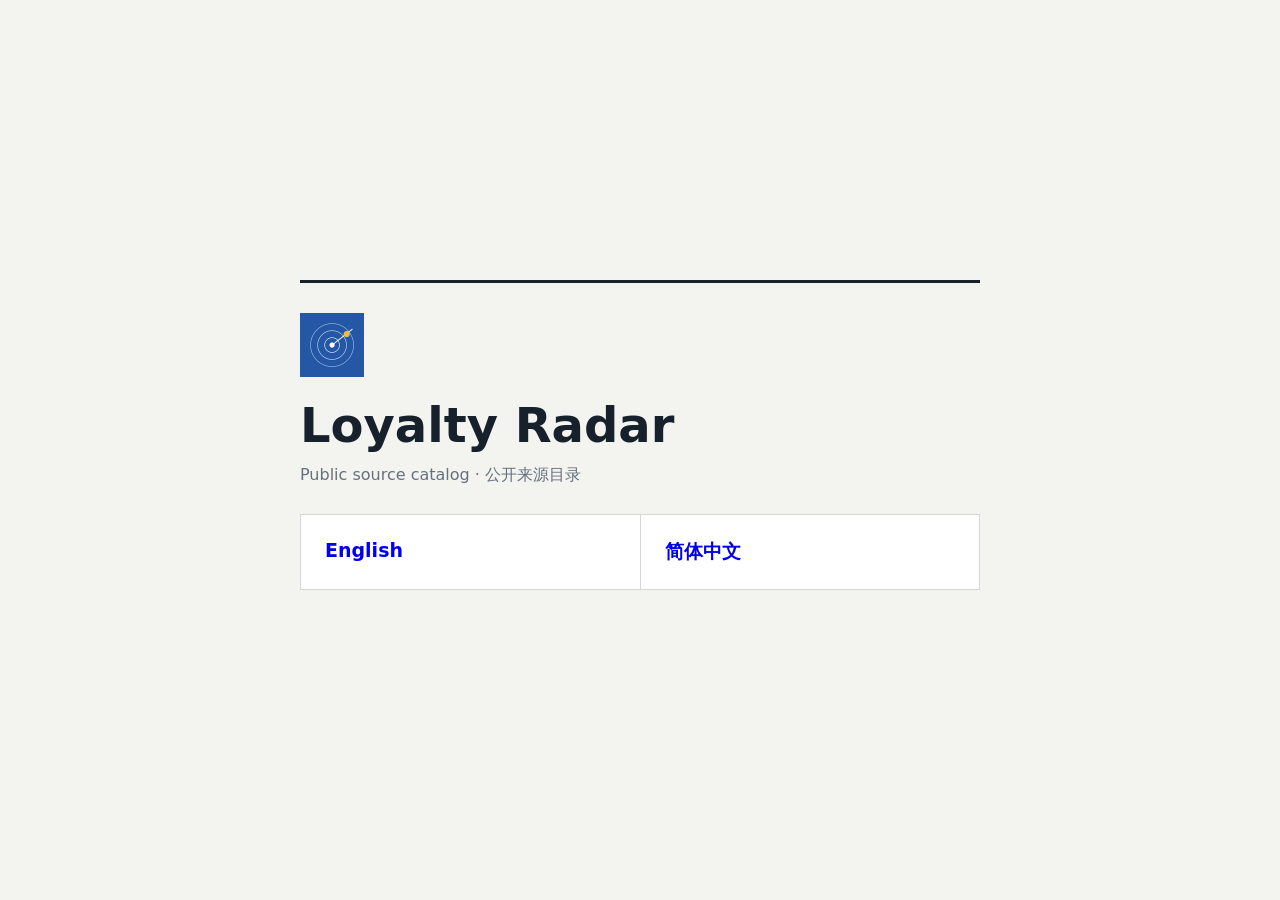
==== docs/site/index.html @ 109d3d51 "Release Loyalty Radar v0.1.0 public beta" ====
<!doctype html><html lang="en"><head><meta charset="utf-8"><meta name="viewport" content="width=device-width,initial-scale=1"><title>Loyalty Radar</title><link rel="icon" type="image/png" href="assets/icon-128.png"><style>*{box-sizing:border-box}body{margin:0;min-height:100vh;display:grid;place-items:center;background:#f3f3ef;color:#17212b;font-family:Inter,"Noto Sans SC","PingFang SC",system-ui,sans-serif;letter-spacing:0}.chooser{width:min(680px,92vw);border-top:3px solid #17212b;padding:30px 0}h1{font-size:48px;line-height:1;margin:20px 0 8px}p{color:#66717e}.links{display:grid;grid-template-columns:1fr 1fr;border:1px solid #d4d7d3;background:#fff;margin-top:28px}.links a{padding:24px;text-decoration:none;font-weight:800;font-size:19px}.links a+a{border-left:1px solid #d4d7d3}@media(max-width:520px){.links{grid-template-columns:1fr}.links a+a{border-left:0;border-top:1px solid #d4d7d3}}</style></head><body><main class="chooser"><img src="assets/icon-128.png" width="64" height="64" alt=""><h1>Loyalty Radar</h1><p>Public source catalog · 公开来源目录</p><nav class="links" aria-label="Language / 语言"><a href="en/">English</a><a href="zh-CN/">简体中文</a></nav></main></body></html>
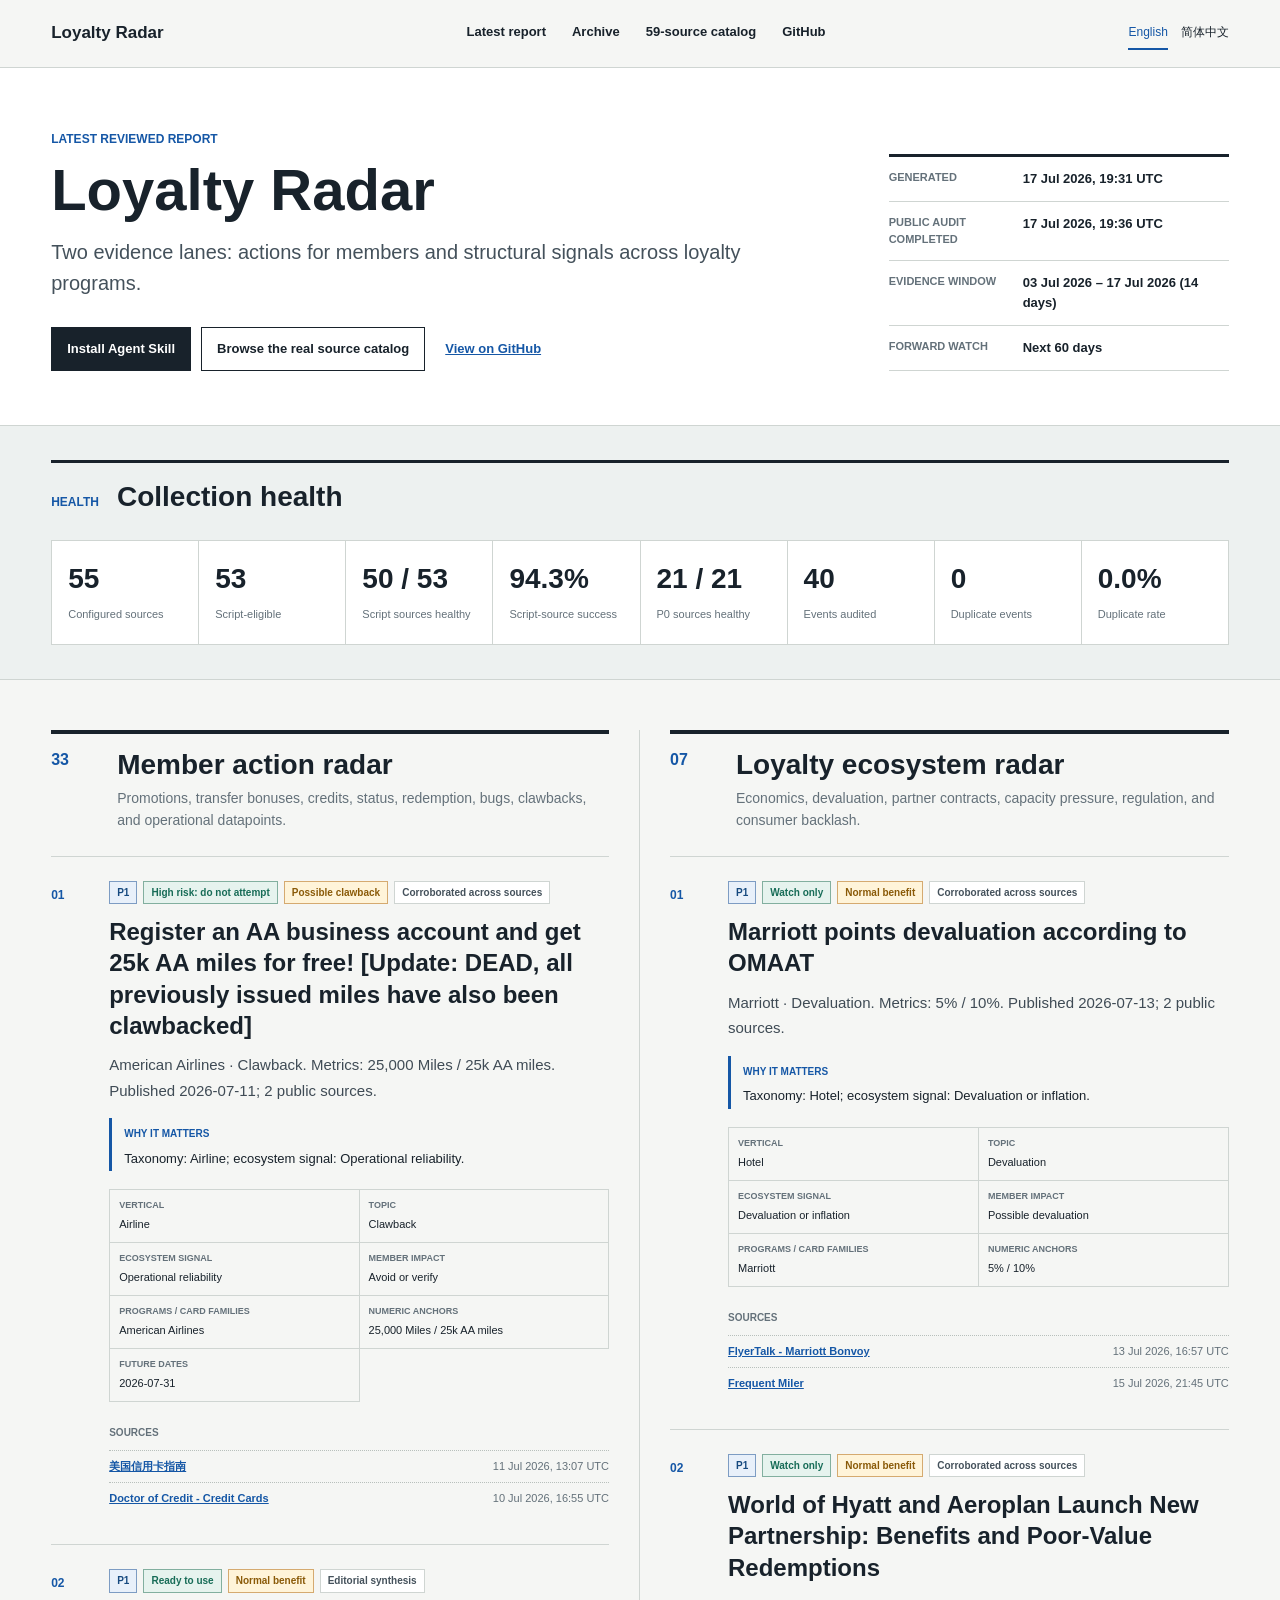
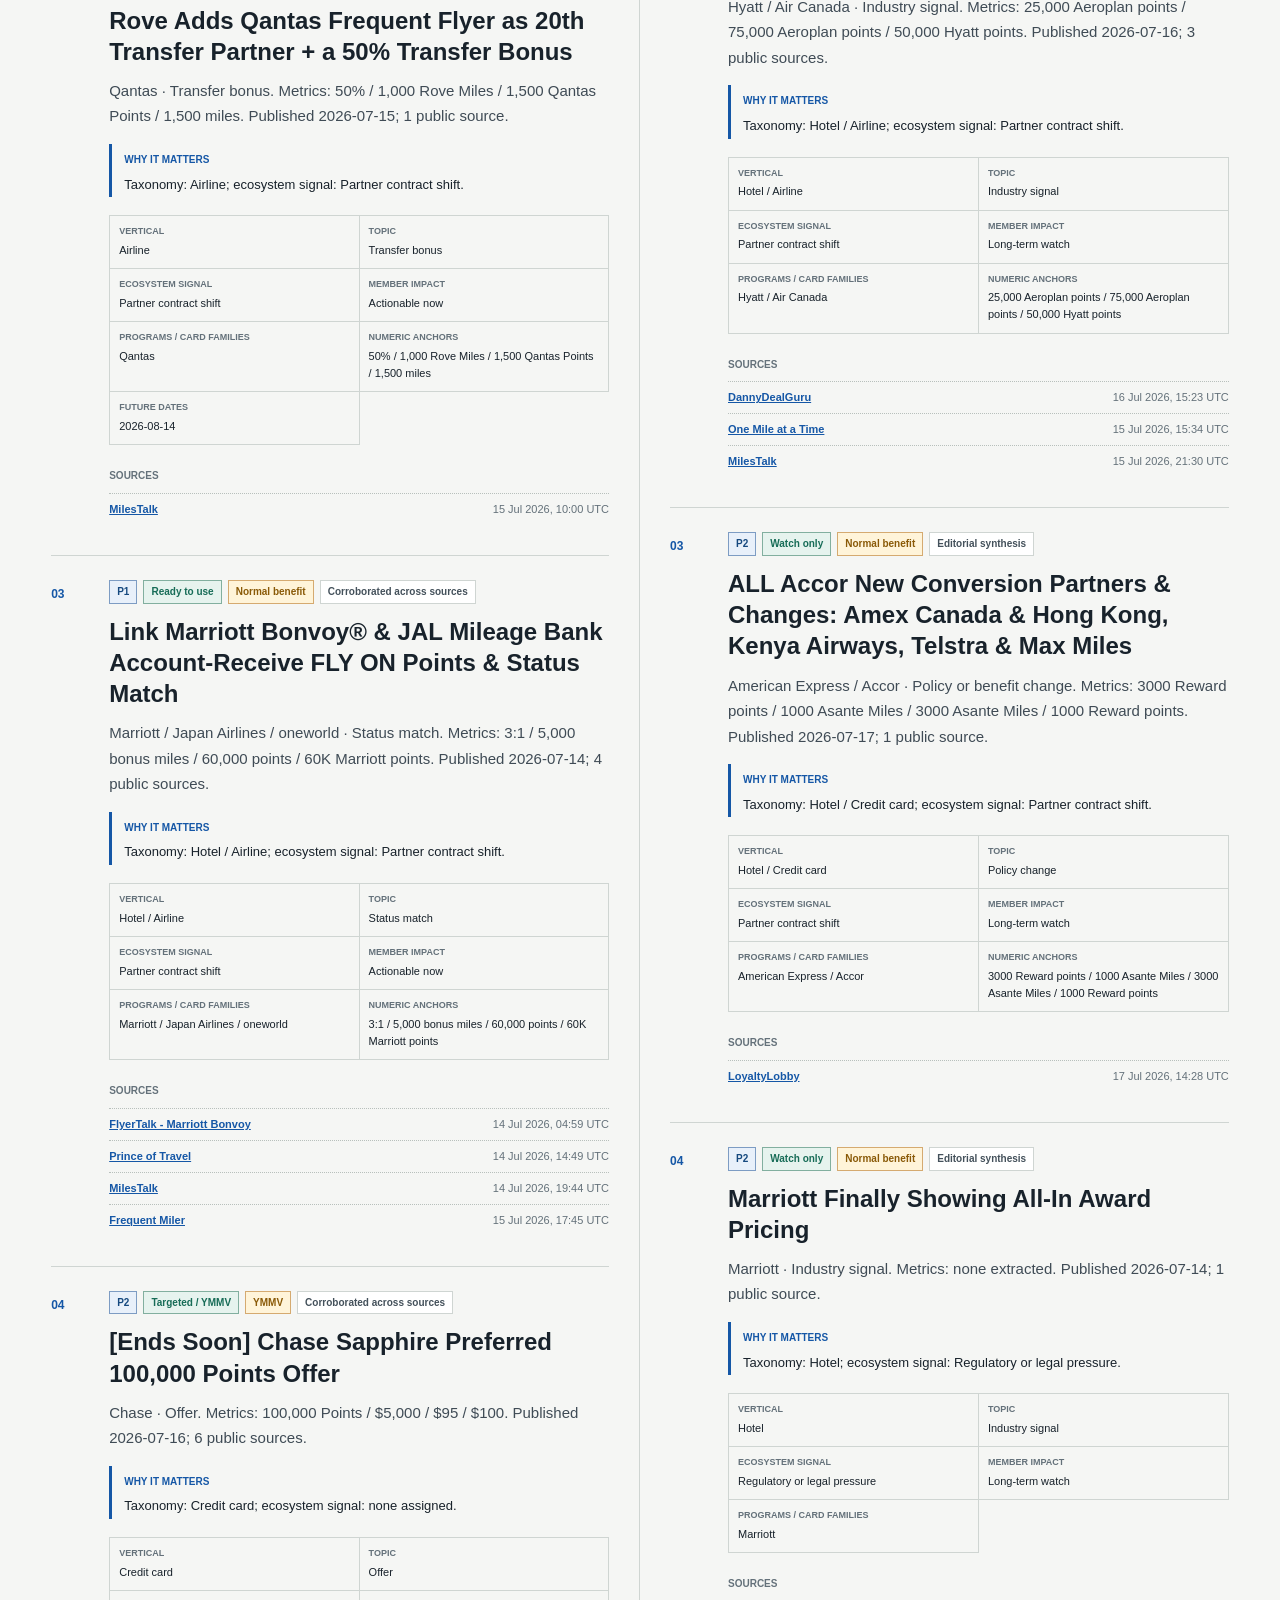
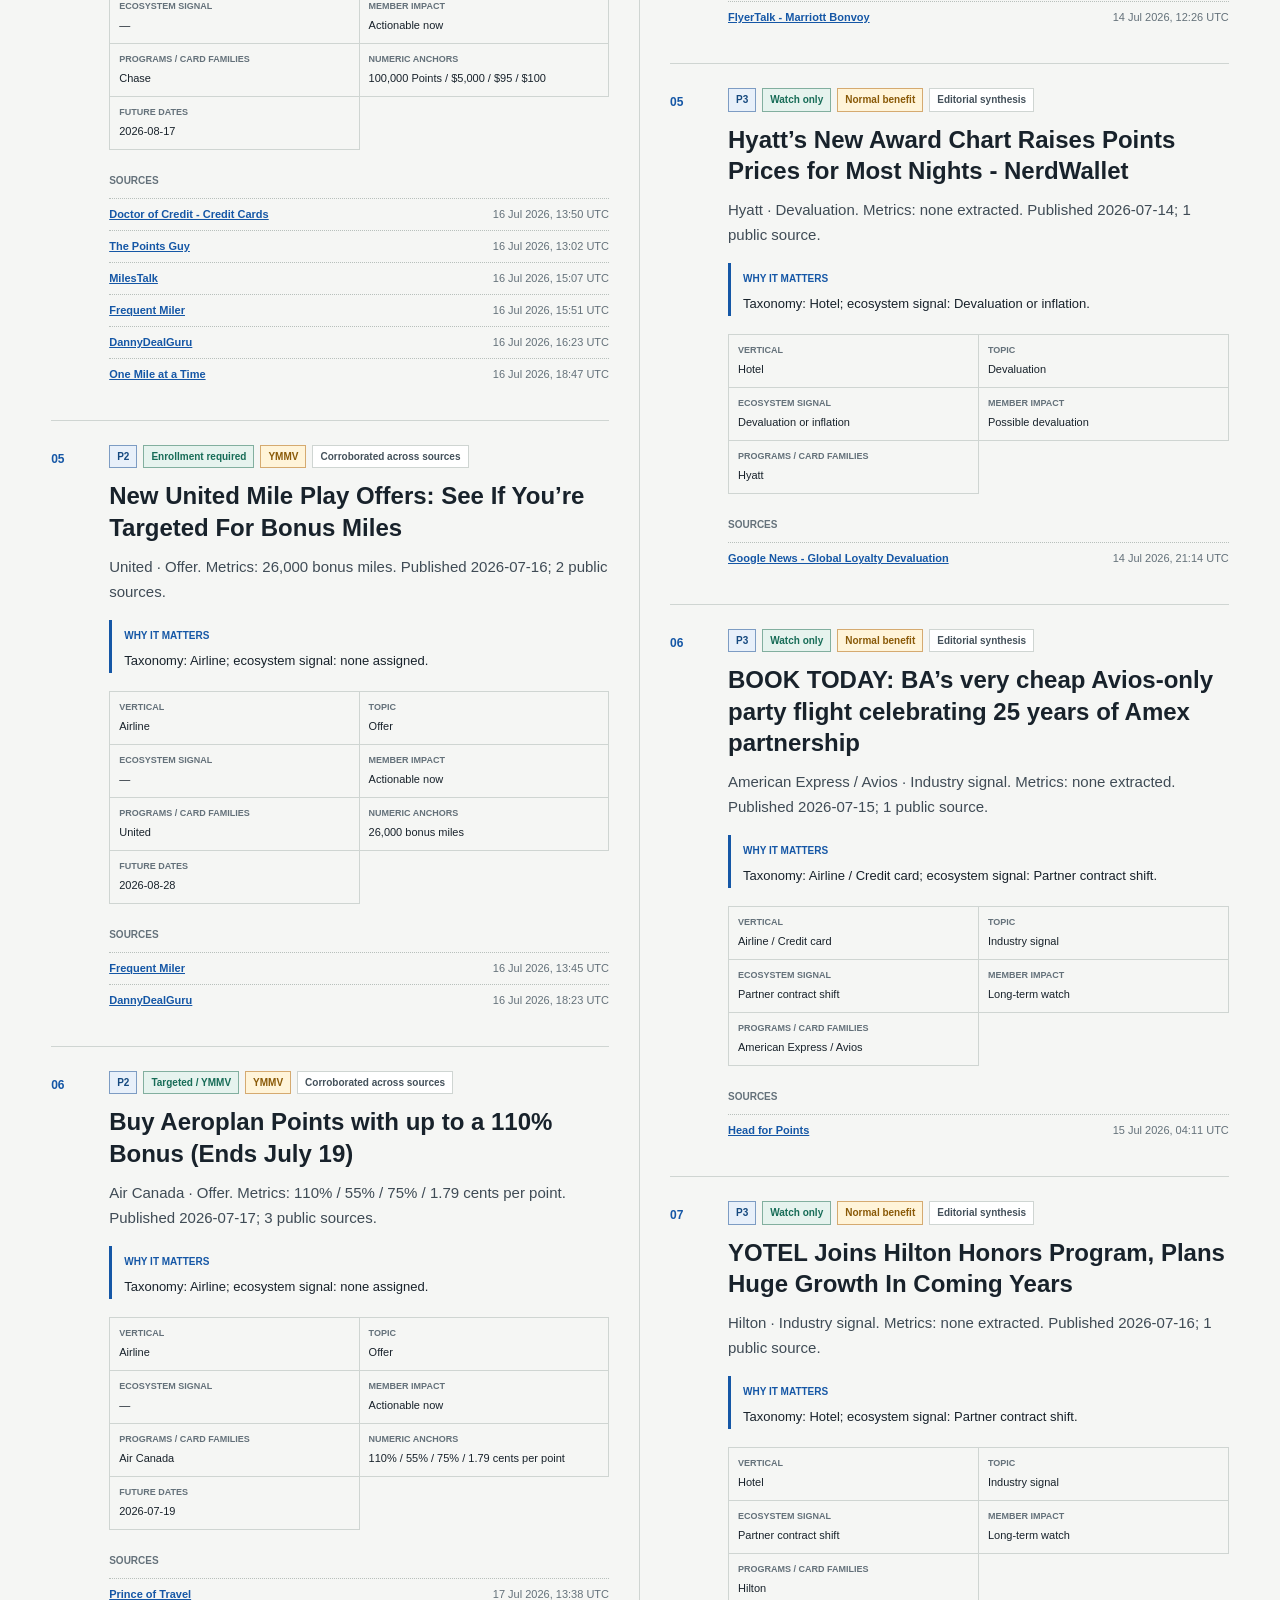
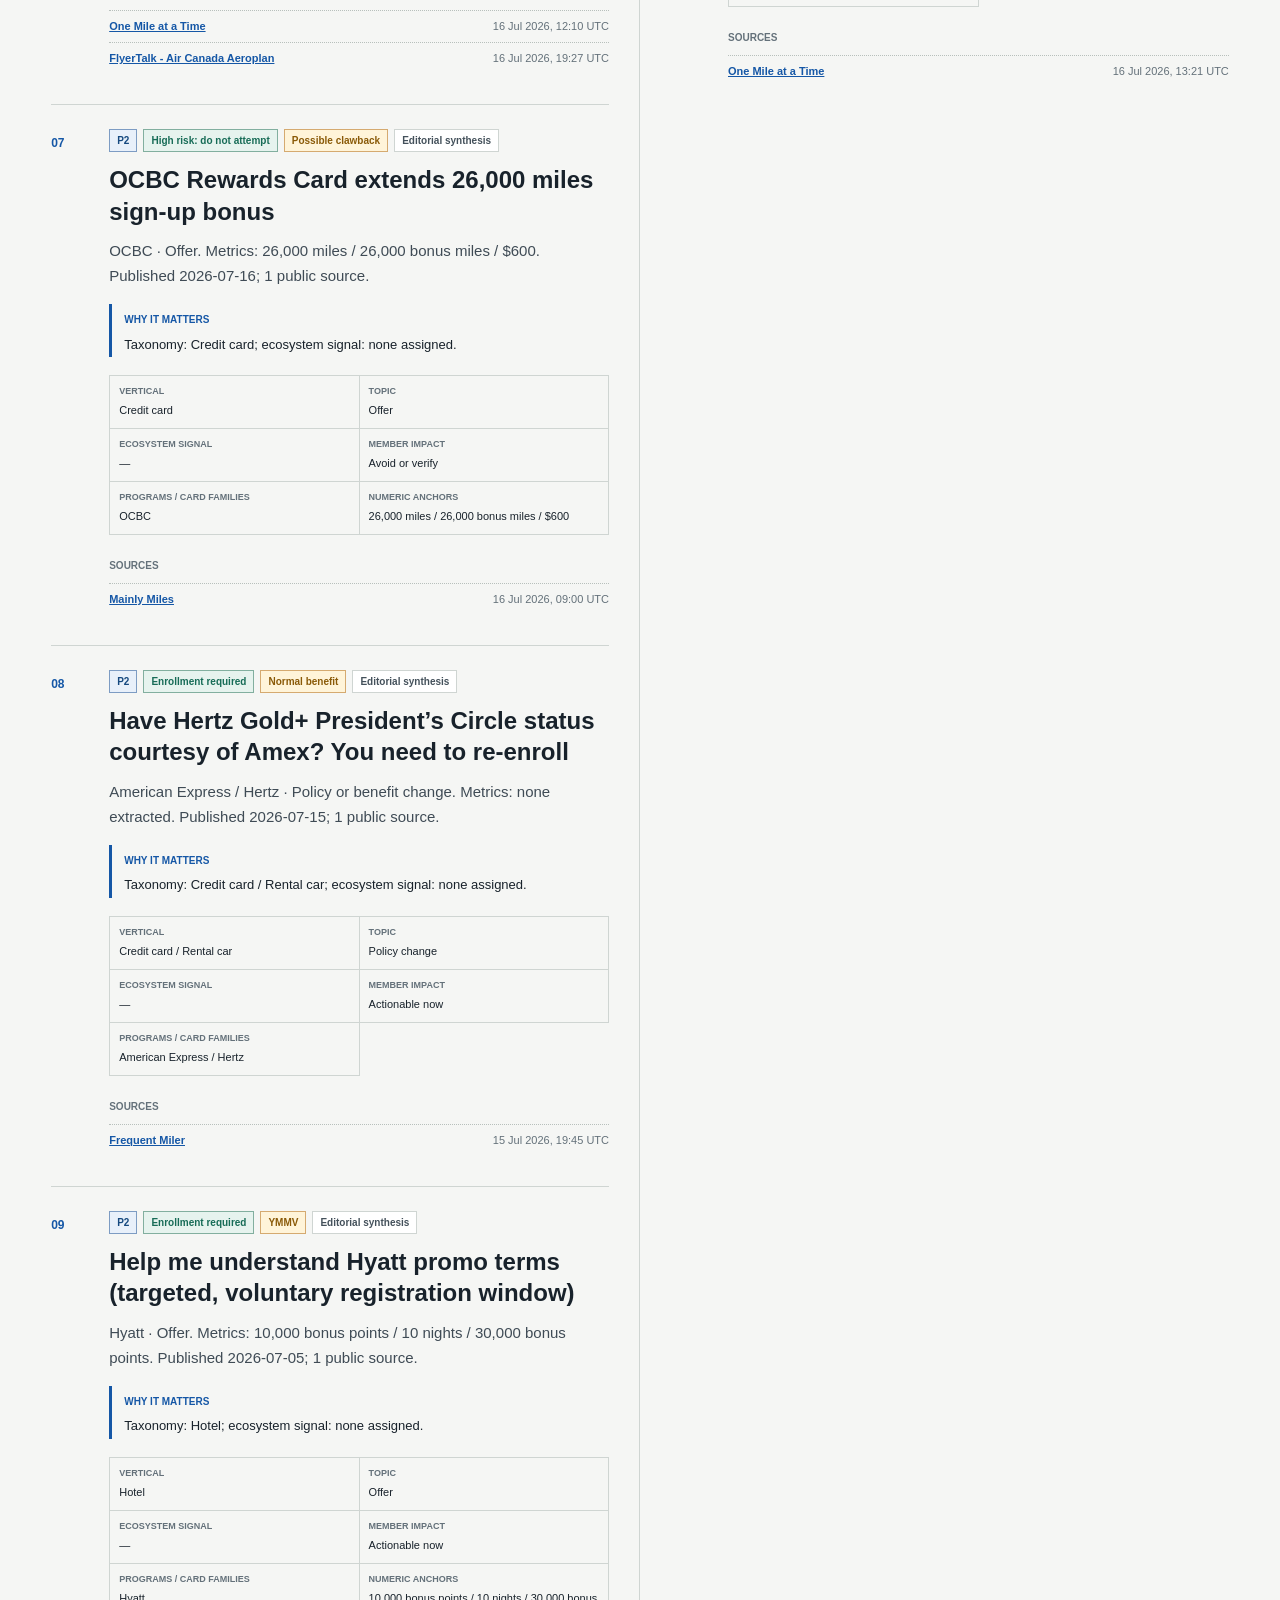
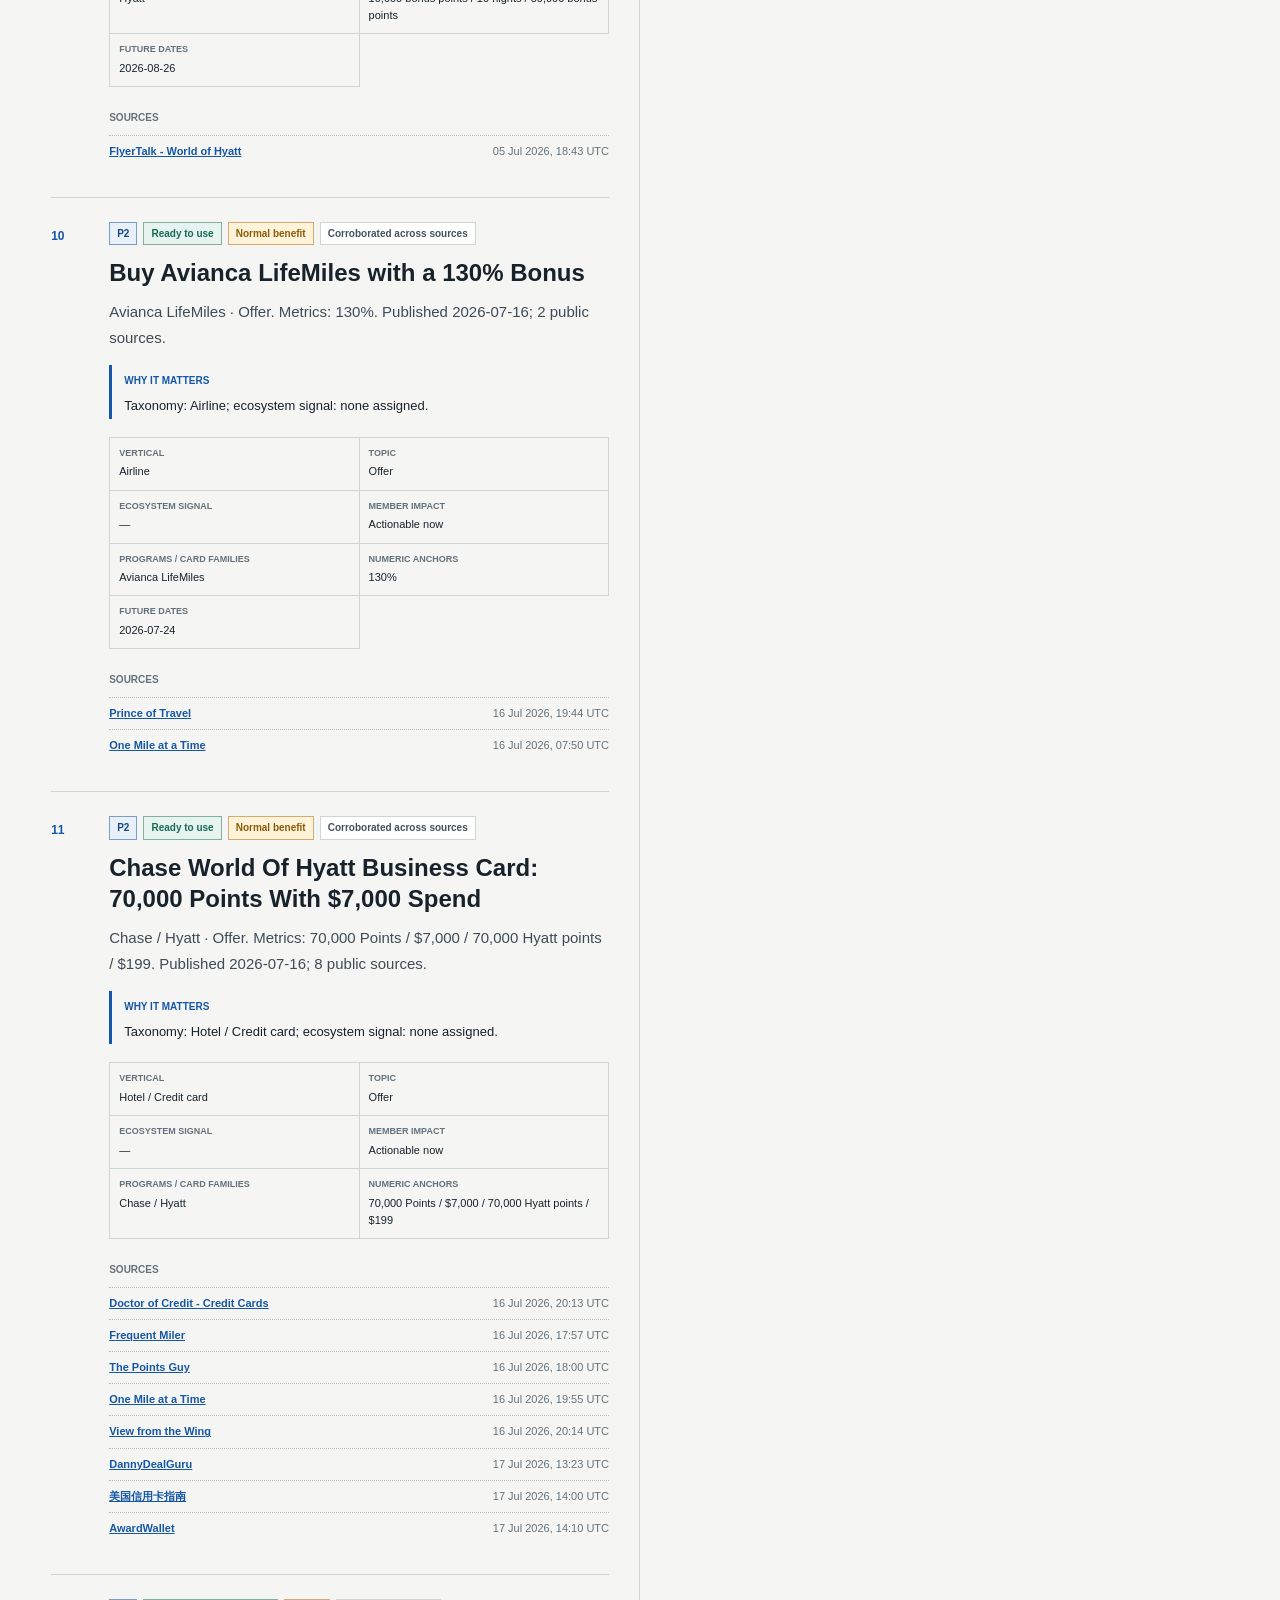
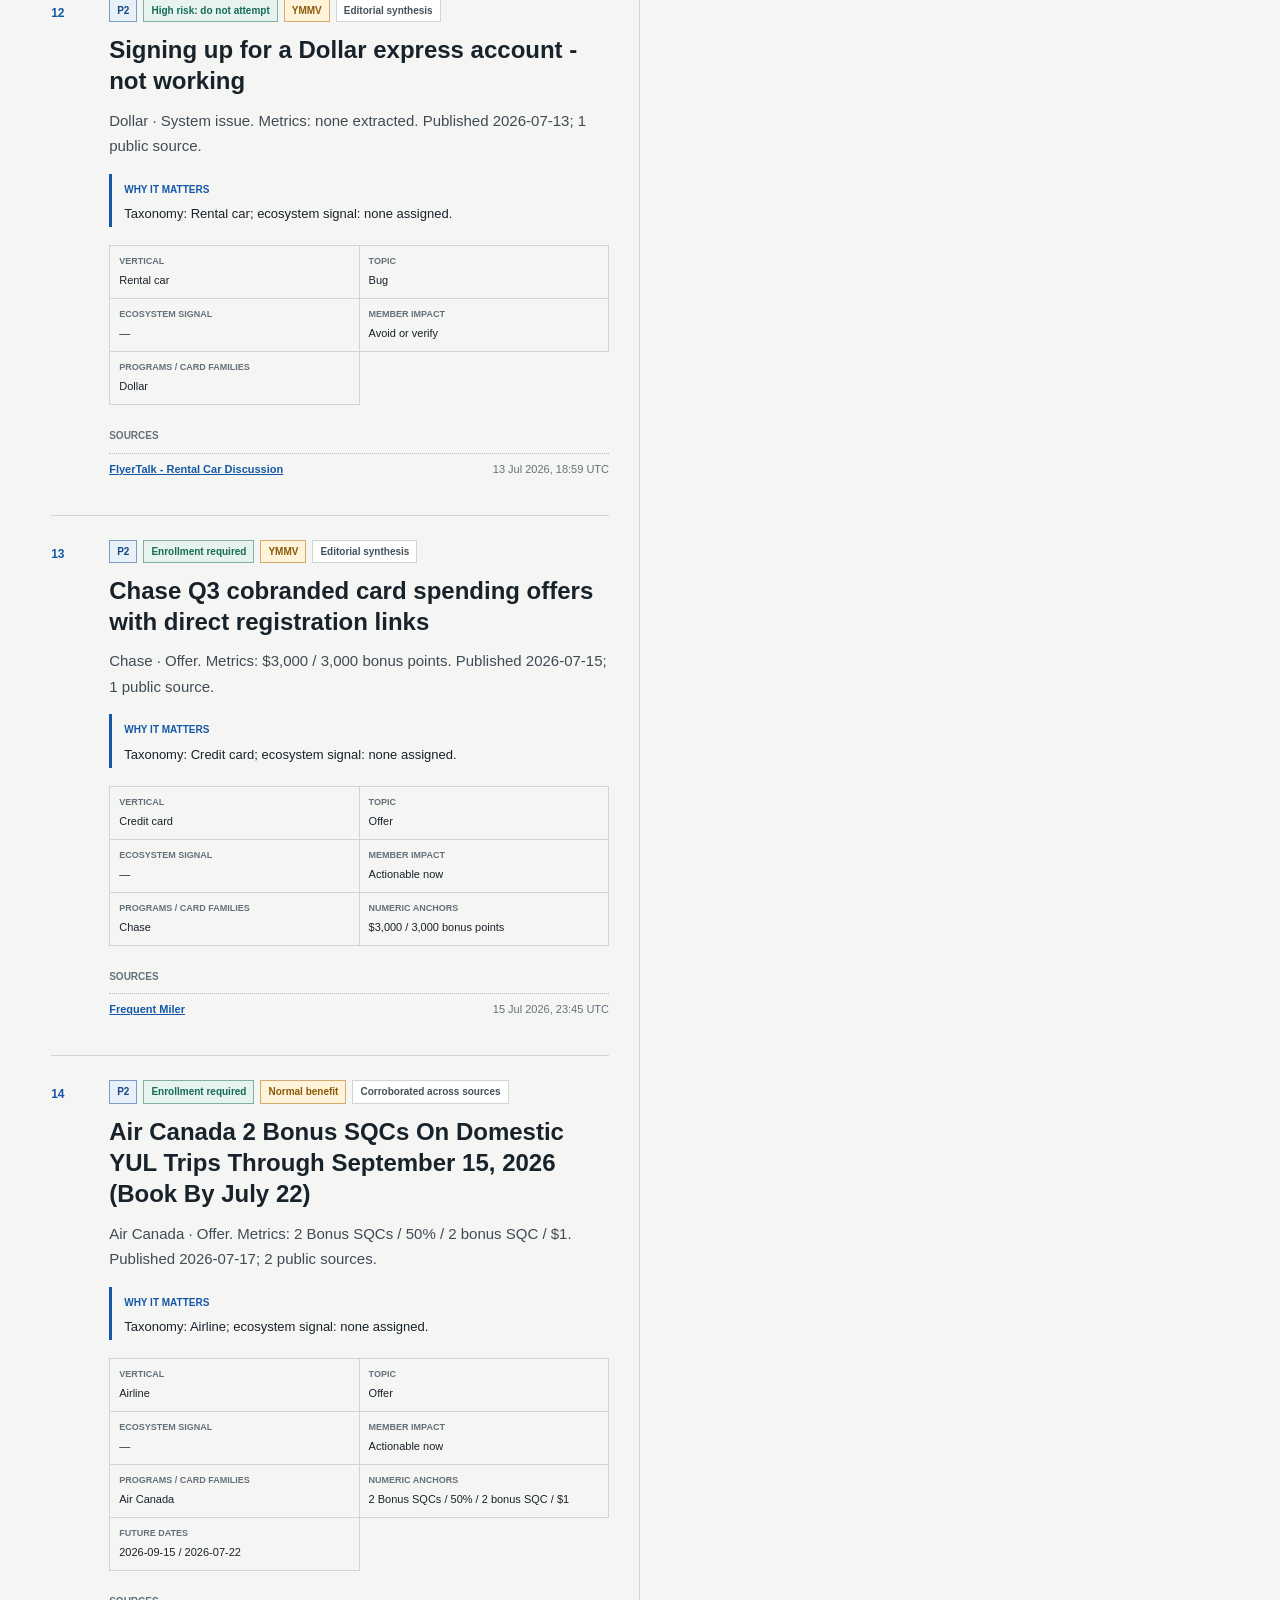
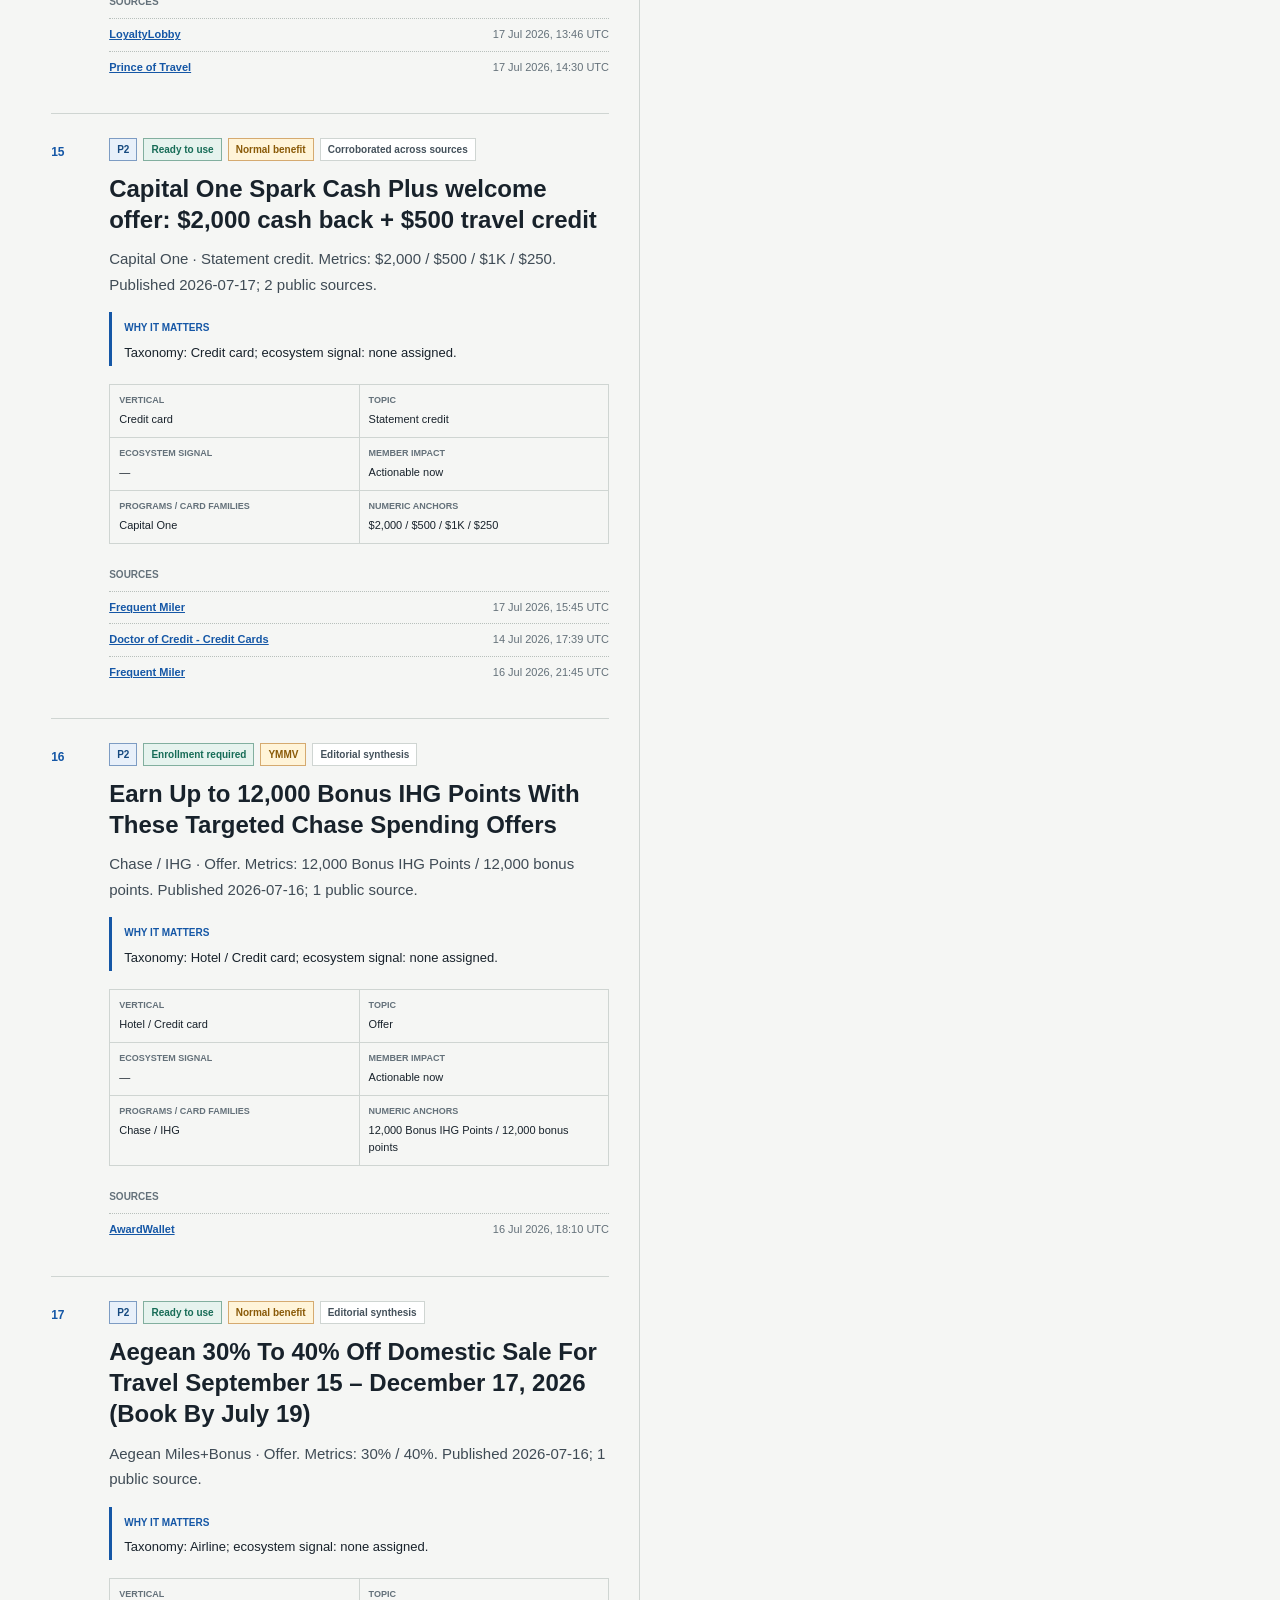
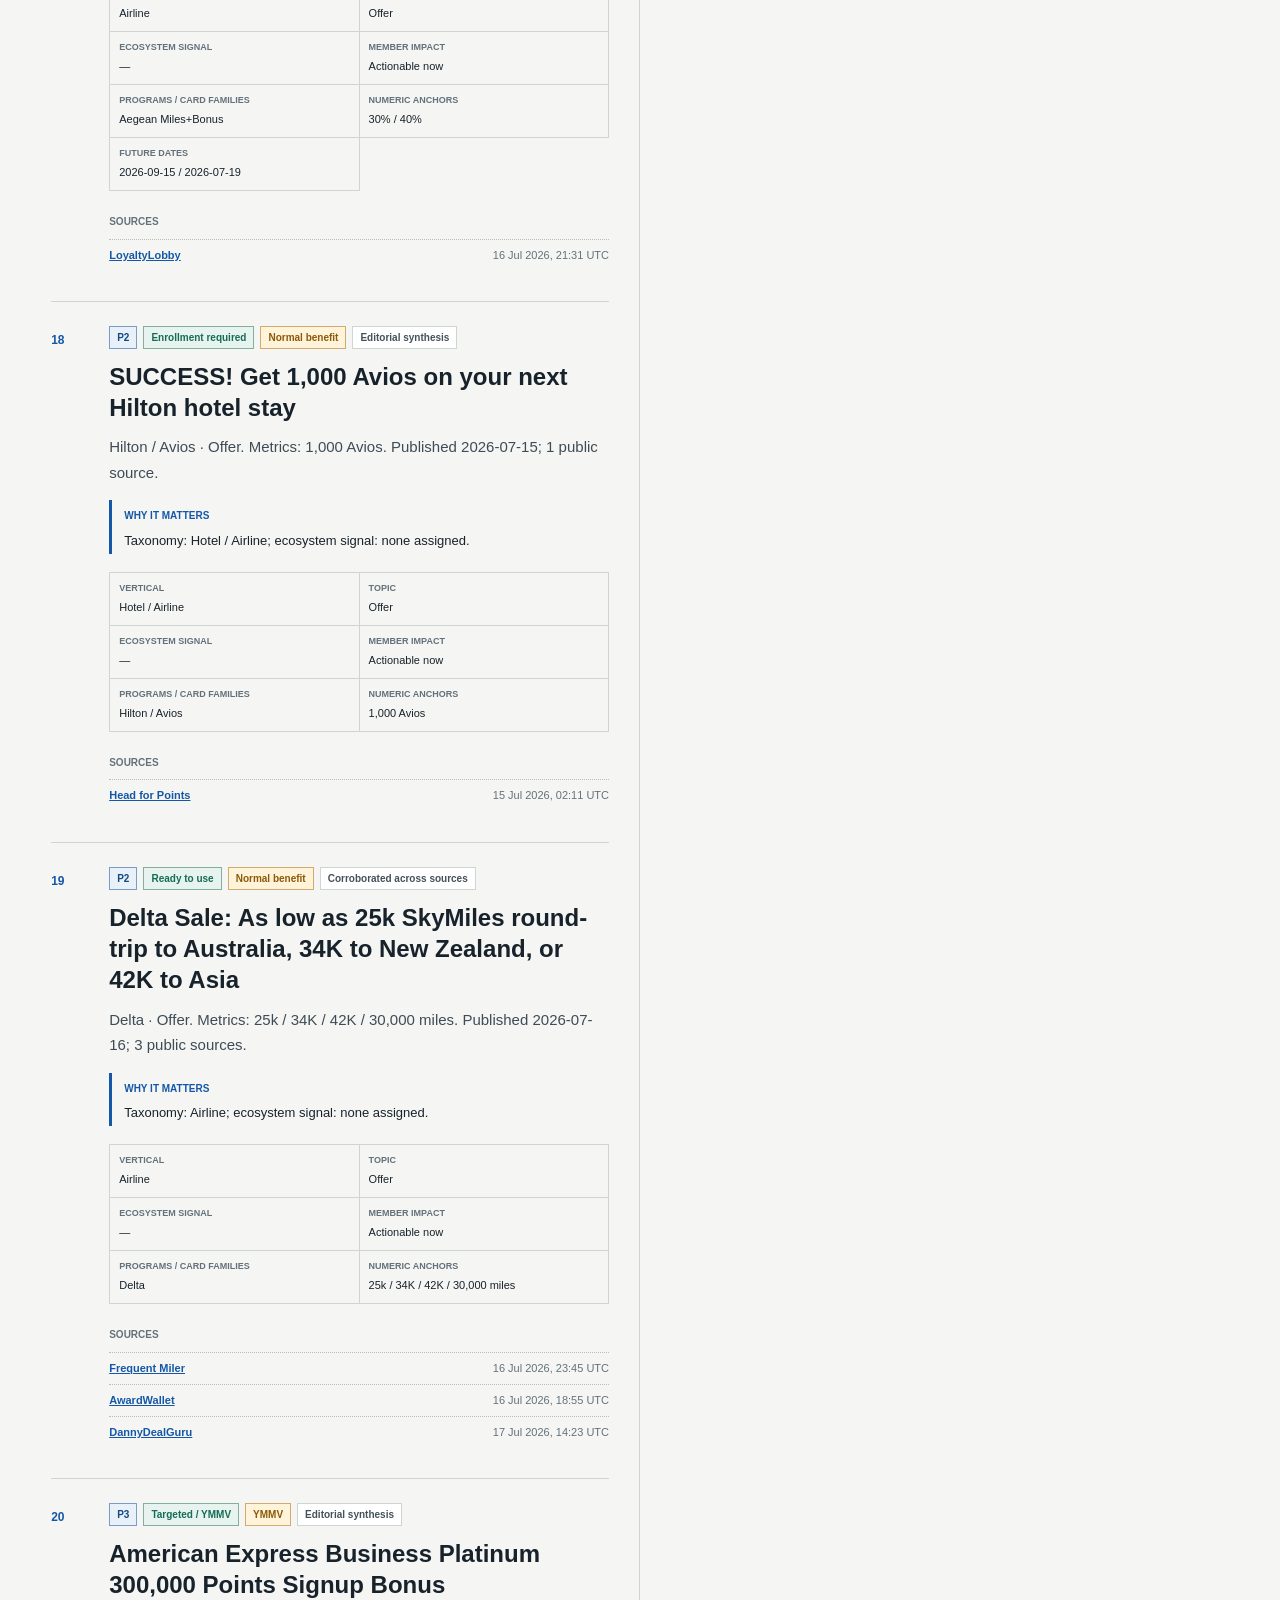
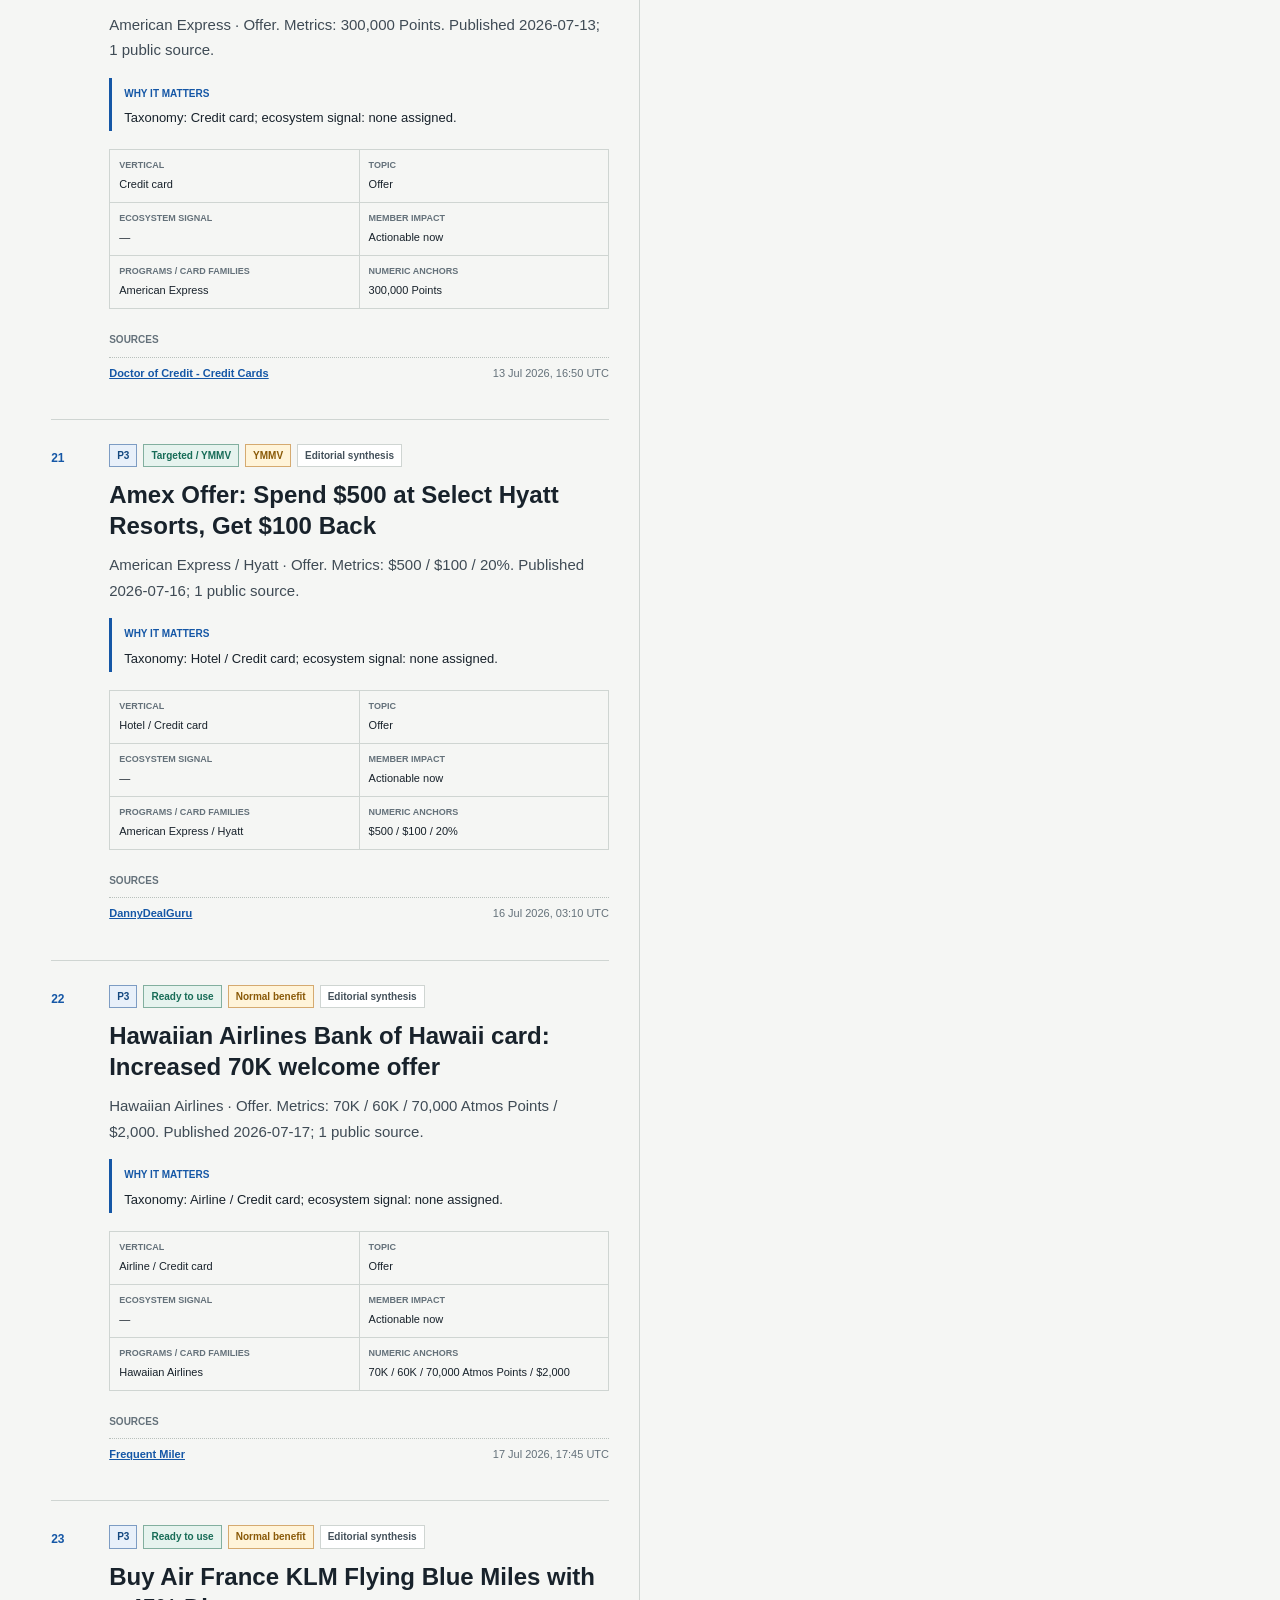
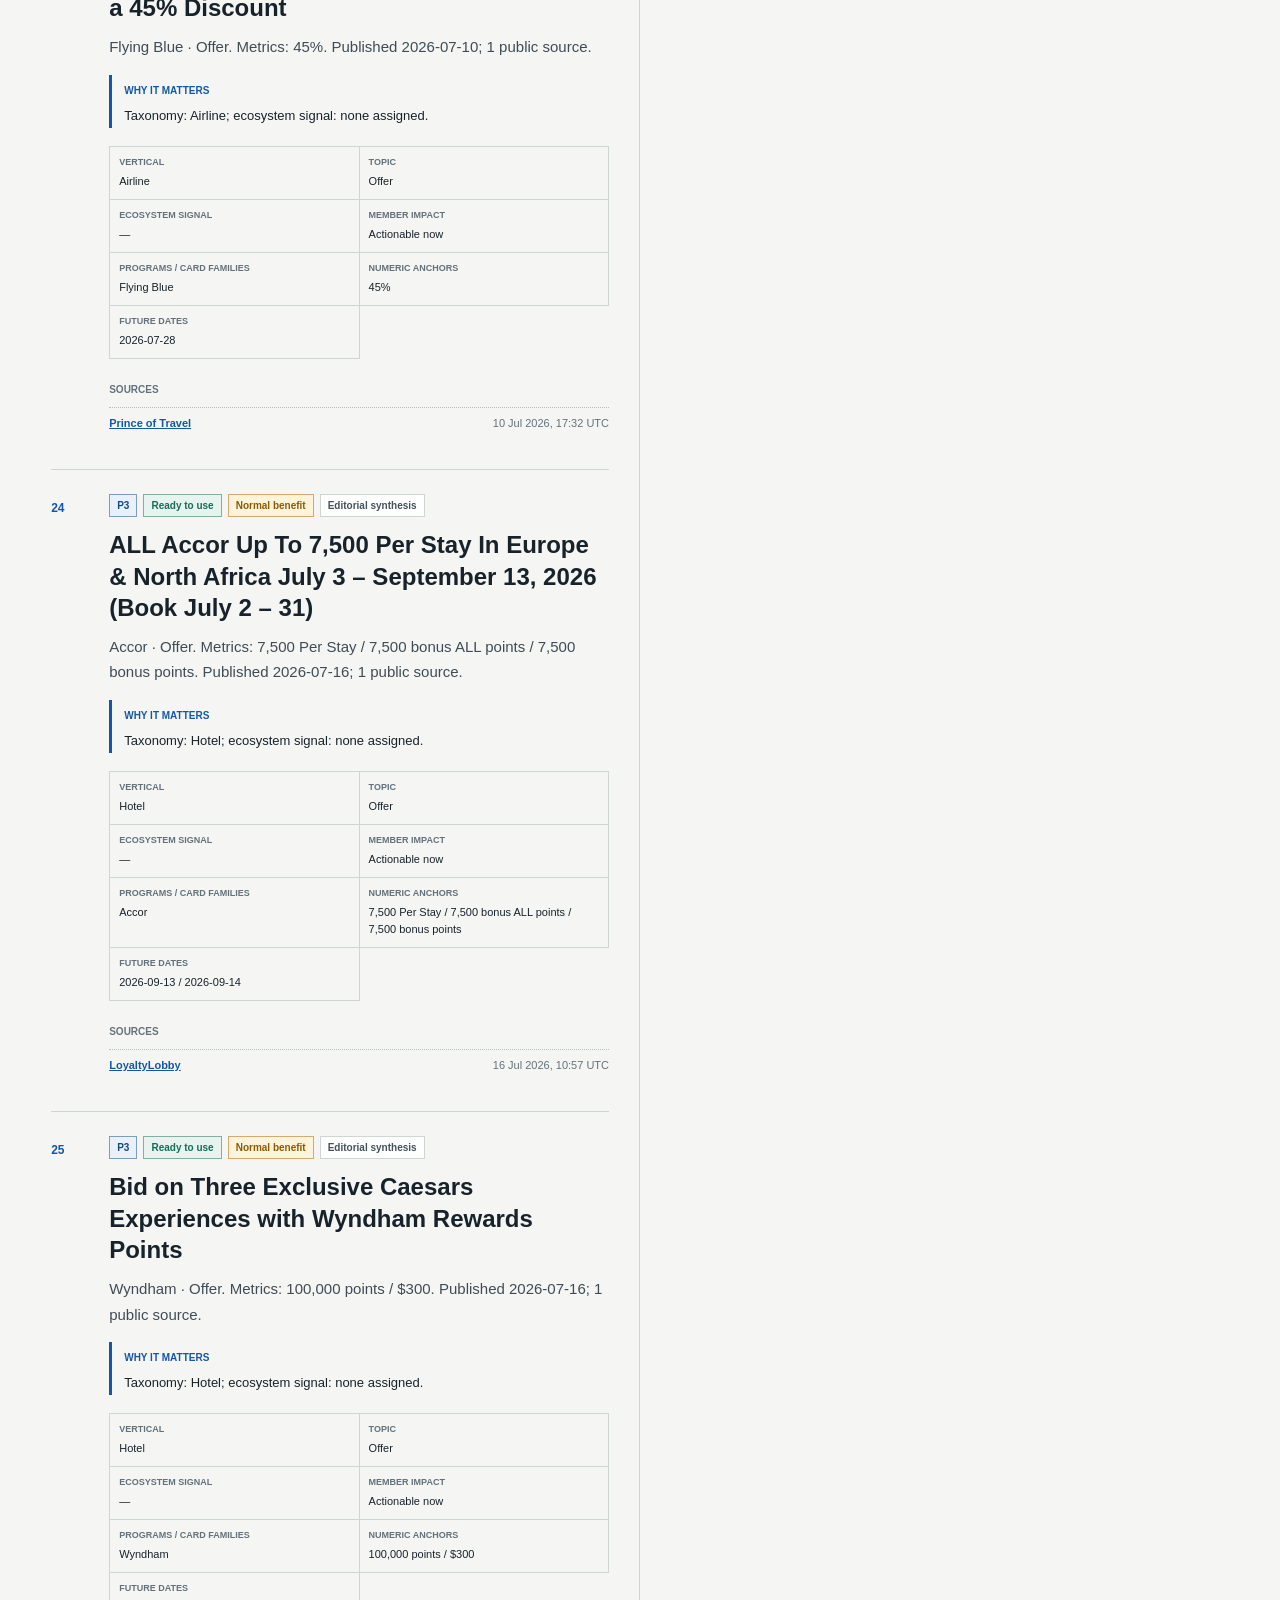
==== commit 90440441: "feat: add v0.1.2 growth automation and public briefs" ====
--- a/docs/site/index.html
+++ b/docs/site/index.html
@@ -1 +1,213 @@
-<!doctype html><html lang="en"><head><meta charset="utf-8"><meta name="viewport" content="width=device-width,initial-scale=1"><title>Loyalty Radar</title><link rel="icon" type="image/png" href="assets/icon-128.png"><style>*{box-sizing:border-box}body{margin:0;min-height:100vh;display:grid;place-items:center;background:#f3f3ef;color:#17212b;font-family:Inter,"Noto Sans SC","PingFang SC",system-ui,sans-serif;letter-spacing:0}.chooser{width:min(680px,92vw);border-top:3px solid #17212b;padding:30px 0}h1{font-size:48px;line-height:1;margin:20px 0 8px}p{color:#66717e}.links{display:grid;grid-template-columns:1fr 1fr;border:1px solid #d4d7d3;background:#fff;margin-top:28px}.links a{padding:24px;text-decoration:none;font-weight:800;font-size:19px}.links a+a{border-left:1px solid #d4d7d3}@media(max-width:520px){.links{grid-template-columns:1fr}.links a+a{border-left:0;border-top:1px solid #d4d7d3}}</style></head><body><main class="chooser"><img src="assets/icon-128.png" width="64" height="64" alt=""><h1>Loyalty Radar</h1><p>Public source catalog · 公开来源目录</p><nav class="links" aria-label="Language / 语言"><a href="en/">English</a><a href="zh-CN/">简体中文</a></nav></main></body></html>+<!doctype html>
+<html lang="en"><head><meta charset="utf-8"><meta name="viewport" content="width=device-width,initial-scale=1">
+<title>Loyalty Radar · Public reports</title><meta name="description" content="Reviewed, source-linked loyalty intelligence for members and the wider loyalty ecosystem.">
+<meta property="og:type" content="website"><meta property="og:title" content="Loyalty Radar · Public reports"><meta property="og:description" content="Reviewed, source-linked loyalty intelligence for members and the wider loyalty ecosystem.">
+<meta property="og:image" content="assets/social-preview.png"><link rel="icon" type="image/png" href="assets/icon-128.png">
+<link rel="stylesheet" href="assets/site.css"></head><body data-page-locale="en">
+<a class="skip-link" href="#content">Skip to content</a>
+<header class="site-header"><a class="brand" href="en/">Loyalty Radar</a><nav class="primary-nav" aria-label="Primary navigation"><a href="en/">Latest report</a><a href="en/#archive">Archive</a><a href="en/sources/">59-source catalog</a><a href="https://github.com/lonelydoctor/loyalty-radar">GitHub</a></nav><nav class="language-switch" aria-label="Language / 语言"><a class="current" href="en/" hreflang="en">English</a><a class="" href="zh-CN/" hreflang="zh-CN">简体中文</a></nav></header>
+<main id="content" class="report-page" data-report-state="published" data-report-contract="loyalty-radar-public-report/v1" data-report-id="2026-W29" data-window-hours="336" data-future-days="60">
+<section class="report-hero published" data-layout-check><div class="hero-copy"><p class="eyebrow">Latest reviewed report</p><h1>Loyalty Radar</h1><p class="hero-subtitle" data-critical-text>Two evidence lanes: actions for members and structural signals across loyalty programs.</p><div class="cta-row" data-layout-check><a class="button primary" href="https://github.com/lonelydoctor/loyalty-radar#30-second-quick-start">Install Agent Skill</a><a class="button secondary" href="en/sources/">Browse the real source catalog</a><a class="text-link" href="https://github.com/lonelydoctor/loyalty-radar">View on GitHub</a></div></div><dl class="report-meta"><div><dt>Generated</dt><dd><time datetime="2026-07-17T19:31:27.009002+00:00">17 Jul 2026, 19:31 UTC</time></dd></div><div><dt>Public audit completed</dt><dd><time datetime="2026-07-17T19:36:51+00:00">17 Jul 2026, 19:36 UTC</time></dd></div><div><dt>Evidence window</dt><dd>03 Jul 2026 – 17 Jul 2026 (14 days)</dd></div><div><dt>Forward watch</dt><dd>Next 60 days</dd></div></dl></section>
+<section class="health-band" aria-labelledby="health-title" data-layout-check><div class="section-heading compact"><p class="eyebrow">Health</p><h2 id="health-title">Collection health</h2></div><div class="health-grid"><div class="health-metric" data-health="configured_sources"><strong>55</strong><span>Configured sources</span></div><div class="health-metric" data-health="script_eligible_sources"><strong>53</strong><span>Script-eligible</span></div><div class="health-metric" data-health="script_ok_sources"><strong>50 / 53</strong><span>Script sources healthy</span></div><div class="health-metric" data-health="script_ok_rate"><strong>94.3%</strong><span>Script-source success</span></div><div class="health-metric" data-health="p0_ok_sources"><strong>21 / 21</strong><span>P0 sources healthy</span></div><div class="health-metric" data-health="events_checked"><strong>40</strong><span>Events audited</span></div><div class="health-metric" data-health="duplicate_events"><strong>0</strong><span>Duplicate events</span></div><div class="health-metric" data-health="duplicate_rate"><strong>0.0%</strong><span>Duplicate rate</span></div></div></section><section class="lane-grid" data-layout-check><section class="lane lane-c-end" aria-labelledby="lane-c-end"><div class="lane-heading"><span>33</span><div><h2 id="lane-c-end">Member action radar</h2><p>Promotions, transfer bonuses, credits, status, redemption, bugs, clawbacks, and operational datapoints.</p></div></div><article class="event" data-event-id="905d78c9168a4f" data-event-locale="en" data-layout-check>
+<div class="event-sequence">01</div><div class="event-content"><div class="badges"><span class="badge priority">P1</span><span class="badge action">High risk: do not attempt</span><span class="badge risk">Possible clawback</span><span class="badge confidence">Corroborated across sources</span></div>
+<h3 class="event-title" data-critical-text>Register an AA business account and get 25k AA miles for free! [Update: DEAD, all previously issued miles have also been clawbacked]</h3><p class="event-summary">American Airlines · Clawback. Metrics: 25,000 Miles / 25k AA miles. Published 2026-07-11; 2 public sources.</p>
+<div class="why"><span>Why it matters</span><p>Taxonomy: Airline; ecosystem signal: Operational reliability.</p></div>
+<dl class="event-facts"><div><dt>Vertical</dt><dd>Airline</dd></div><div><dt>Topic</dt><dd>Clawback</dd></div><div><dt>Ecosystem signal</dt><dd>Operational reliability</dd></div><div><dt>Member impact</dt><dd>Avoid or verify</dd></div><div><dt>Programs / card families</dt><dd>American Airlines</dd></div><div class="event-extra"><dt>Numeric anchors</dt><dd>25,000 Miles / 25k AA miles</dd></div><div class="event-extra"><dt>Future dates</dt><dd>2026-07-31</dd></div></dl>
+<div class="source-block"><span class="source-label">Sources</span><ol><li><a class="source-reference" href="https://www.uscreditcardguide.com/zhuceaashangyezhanghaobaina25k-aalicheng/" target="_blank" rel="noreferrer">美国信用卡指南</a><time datetime="2026-07-11T13:07:23+00:00">11 Jul 2026, 13:07 UTC</time></li><li><a class="source-reference" href="https://www.doctorofcredit.com/aadvantage-business-loyalty-account-get-10000-miles-for-joining-code-bns10k/" target="_blank" rel="noreferrer">Doctor of Credit - Credit Cards</a><time datetime="2026-07-10T16:55:24+00:00">10 Jul 2026, 16:55 UTC</time></li></ol></div></div></article><article class="event" data-event-id="4f150cc50017bd" data-event-locale="en" data-layout-check>
+<div class="event-sequence">02</div><div class="event-content"><div class="badges"><span class="badge priority">P1</span><span class="badge action">Ready to use</span><span class="badge risk">Normal benefit</span><span class="badge confidence">Editorial synthesis</span></div>
+<h3 class="event-title" data-critical-text>Rove Adds Qantas Frequent Flyer as 20th Transfer Partner + a 50% Transfer Bonus</h3><p class="event-summary">Qantas · Transfer bonus. Metrics: 50% / 1,000 Rove Miles / 1,500 Qantas Points / 1,500 miles. Published 2026-07-15; 1 public source.</p>
+<div class="why"><span>Why it matters</span><p>Taxonomy: Airline; ecosystem signal: Partner contract shift.</p></div>
+<dl class="event-facts"><div><dt>Vertical</dt><dd>Airline</dd></div><div><dt>Topic</dt><dd>Transfer bonus</dd></div><div><dt>Ecosystem signal</dt><dd>Partner contract shift</dd></div><div><dt>Member impact</dt><dd>Actionable now</dd></div><div><dt>Programs / card families</dt><dd>Qantas</dd></div><div class="event-extra"><dt>Numeric anchors</dt><dd>50% / 1,000 Rove Miles / 1,500 Qantas Points / 1,500 miles</dd></div><div class="event-extra"><dt>Future dates</dt><dd>2026-08-14</dd></div></dl>
+<div class="source-block"><span class="source-label">Sources</span><ol><li><a class="source-reference" href="https://milestalk.com/rove-adds-qantas-frequent-flyer-as-20th-transfer-partner-a-50-transfer-bonus/" target="_blank" rel="noreferrer">MilesTalk</a><time datetime="2026-07-15T10:00:44+00:00">15 Jul 2026, 10:00 UTC</time></li></ol></div></div></article><article class="event" data-event-id="67a28503c26cfe" data-event-locale="en" data-layout-check>
+<div class="event-sequence">03</div><div class="event-content"><div class="badges"><span class="badge priority">P1</span><span class="badge action">Ready to use</span><span class="badge risk">Normal benefit</span><span class="badge confidence">Corroborated across sources</span></div>
+<h3 class="event-title" data-critical-text>Link Marriott Bonvoy® &amp; JAL Mileage Bank Account-Receive FLY ON Points &amp; Status Match</h3><p class="event-summary">Marriott / Japan Airlines / oneworld · Status match. Metrics: 3:1 / 5,000 bonus miles / 60,000 points / 60K Marriott points. Published 2026-07-14; 4 public sources.</p>
+<div class="why"><span>Why it matters</span><p>Taxonomy: Hotel / Airline; ecosystem signal: Partner contract shift.</p></div>
+<dl class="event-facts"><div><dt>Vertical</dt><dd>Hotel / Airline</dd></div><div><dt>Topic</dt><dd>Status match</dd></div><div><dt>Ecosystem signal</dt><dd>Partner contract shift</dd></div><div><dt>Member impact</dt><dd>Actionable now</dd></div><div><dt>Programs / card families</dt><dd>Marriott / Japan Airlines / oneworld</dd></div><div class="event-extra"><dt>Numeric anchors</dt><dd>3:1 / 5,000 bonus miles / 60,000 points / 60K Marriott points</dd></div></dl>
+<div class="source-block"><span class="source-label">Sources</span><ol><li><a class="source-reference" href="https://www.flyertalk.com/forum/marriott-marriott-bonvoy/2220668-link-marriott-bonvoy-jal-mileage-bank-account-receive-fly-points-status-match.html" target="_blank" rel="noreferrer">FlyerTalk - Marriott Bonvoy</a><time datetime="2026-07-14T04:59:25+00:00">14 Jul 2026, 04:59 UTC</time></li><li><a class="source-reference" href="https://princeoftravel.com/news/marriott-bonvoy-japan-airlines-preferred-partnership/" target="_blank" rel="noreferrer">Prince of Travel</a><time datetime="2026-07-14T14:49:25+00:00">14 Jul 2026, 14:49 UTC</time></li><li><a class="source-reference" href="https://milestalk.com/marriott-jal-partnership-can-mean-instant-oneworld-status/" target="_blank" rel="noreferrer">MilesTalk</a><time datetime="2026-07-14T19:44:31+00:00">14 Jul 2026, 19:44 UTC</time></li><li><a class="source-reference" href="https://frequentmiler.com/marriott-japan-airlines-launch-deeper-partnership-earn-bonus-points-get-status-match-earn-status-points-more/" target="_blank" rel="noreferrer">Frequent Miler</a><time datetime="2026-07-15T17:45:33+00:00">15 Jul 2026, 17:45 UTC</time></li></ol></div></div></article><article class="event" data-event-id="b13336c4842244" data-event-locale="en" data-layout-check>
+<div class="event-sequence">04</div><div class="event-content"><div class="badges"><span class="badge priority">P2</span><span class="badge action">Targeted / YMMV</span><span class="badge risk">YMMV</span><span class="badge confidence">Corroborated across sources</span></div>
+<h3 class="event-title" data-critical-text>[Ends Soon] Chase Sapphire Preferred 100,000 Points Offer</h3><p class="event-summary">Chase · Offer. Metrics: 100,000 Points / $5,000 / $95 / $100. Published 2026-07-16; 6 public sources.</p>
+<div class="why"><span>Why it matters</span><p>Taxonomy: Credit card; ecosystem signal: none assigned.</p></div>
+<dl class="event-facts"><div><dt>Vertical</dt><dd>Credit card</dd></div><div><dt>Topic</dt><dd>Offer</dd></div><div><dt>Ecosystem signal</dt><dd>—</dd></div><div><dt>Member impact</dt><dd>Actionable now</dd></div><div><dt>Programs / card families</dt><dd>Chase</dd></div><div class="event-extra"><dt>Numeric anchors</dt><dd>100,000 Points / $5,000 / $95 / $100</dd></div><div class="event-extra"><dt>Future dates</dt><dd>2026-08-17</dd></div></dl>
+<div class="source-block"><span class="source-label">Sources</span><ol><li><a class="source-reference" href="https://www.doctorofcredit.com/chase-sapphire-preferred-100000-points-offer/" target="_blank" rel="noreferrer">Doctor of Credit - Credit Cards</a><time datetime="2026-07-16T13:50:18+00:00">16 Jul 2026, 13:50 UTC</time></li><li><a class="source-reference" href="https://thepointsguy.com/news/chase-sapphire-preferred-100k-point-bonus-offer-ending-soon/" target="_blank" rel="noreferrer">The Points Guy</a><time datetime="2026-07-16T13:02:13+00:00">16 Jul 2026, 13:02 UTC</time></li><li><a class="source-reference" href="https://milestalk.com/ending-soon-best-ever-100000-point-offer-on-chase-sapphire-preferred/" target="_blank" rel="noreferrer">MilesTalk</a><time datetime="2026-07-16T15:07:39+00:00">16 Jul 2026, 15:07 UTC</time></li><li><a class="source-reference" href="https://frequentmiler.com/now-earn-100k-points-with-new-chase-sapphire-preferred-card-offer/" target="_blank" rel="noreferrer">Frequent Miler</a><time datetime="2026-07-16T15:51:28+00:00">16 Jul 2026, 15:51 UTC</time></li><li><a class="source-reference" href="https://dannydealguru.com/chase-sapphire-preferred-100k-bonus-2026/" target="_blank" rel="noreferrer">DannyDealGuru</a><time datetime="2026-07-16T16:23:36+00:00">16 Jul 2026, 16:23 UTC</time></li><li><a class="source-reference" href="https://onemileatatime.com/deals/chase-sapphire-preferred-bonus/" target="_blank" rel="noreferrer">One Mile at a Time</a><time datetime="2026-07-16T18:47:59+00:00">16 Jul 2026, 18:47 UTC</time></li></ol></div></div></article><article class="event" data-event-id="7be89fb5b00b95" data-event-locale="en" data-layout-check>
+<div class="event-sequence">05</div><div class="event-content"><div class="badges"><span class="badge priority">P2</span><span class="badge action">Enrollment required</span><span class="badge risk">YMMV</span><span class="badge confidence">Corroborated across sources</span></div>
+<h3 class="event-title" data-critical-text>New United Mile Play Offers: See If You’re Targeted For Bonus Miles</h3><p class="event-summary">United · Offer. Metrics: 26,000 bonus miles. Published 2026-07-16; 2 public sources.</p>
+<div class="why"><span>Why it matters</span><p>Taxonomy: Airline; ecosystem signal: none assigned.</p></div>
+<dl class="event-facts"><div><dt>Vertical</dt><dd>Airline</dd></div><div><dt>Topic</dt><dd>Offer</dd></div><div><dt>Ecosystem signal</dt><dd>—</dd></div><div><dt>Member impact</dt><dd>Actionable now</dd></div><div><dt>Programs / card families</dt><dd>United</dd></div><div class="event-extra"><dt>Numeric anchors</dt><dd>26,000 bonus miles</dd></div><div class="event-extra"><dt>Future dates</dt><dd>2026-08-28</dd></div></dl>
+<div class="source-block"><span class="source-label">Sources</span><ol><li><a class="source-reference" href="https://frequentmiler.com/united-mile-play-offers-see-if-youre-targeted-for-bonus-miles/" target="_blank" rel="noreferrer">Frequent Miler</a><time datetime="2026-07-16T13:45:50+00:00">16 Jul 2026, 13:45 UTC</time></li><li><a class="source-reference" href="https://dannydealguru.com/united-mile-play-promo/" target="_blank" rel="noreferrer">DannyDealGuru</a><time datetime="2026-07-16T18:23:02+00:00">16 Jul 2026, 18:23 UTC</time></li></ol></div></div></article><article class="event" data-event-id="4be32bb639b105" data-event-locale="en" data-layout-check>
+<div class="event-sequence">06</div><div class="event-content"><div class="badges"><span class="badge priority">P2</span><span class="badge action">Targeted / YMMV</span><span class="badge risk">YMMV</span><span class="badge confidence">Corroborated across sources</span></div>
+<h3 class="event-title" data-critical-text>Buy Aeroplan Points with up to a 110% Bonus (Ends July 19)</h3><p class="event-summary">Air Canada · Offer. Metrics: 110% / 55% / 75% / 1.79 cents per point. Published 2026-07-17; 3 public sources.</p>
+<div class="why"><span>Why it matters</span><p>Taxonomy: Airline; ecosystem signal: none assigned.</p></div>
+<dl class="event-facts"><div><dt>Vertical</dt><dd>Airline</dd></div><div><dt>Topic</dt><dd>Offer</dd></div><div><dt>Ecosystem signal</dt><dd>—</dd></div><div><dt>Member impact</dt><dd>Actionable now</dd></div><div><dt>Programs / card families</dt><dd>Air Canada</dd></div><div class="event-extra"><dt>Numeric anchors</dt><dd>110% / 55% / 75% / 1.79 cents per point</dd></div><div class="event-extra"><dt>Future dates</dt><dd>2026-07-19</dd></div></dl>
+<div class="source-block"><span class="source-label">Sources</span><ol><li><a class="source-reference" href="https://princeoftravel.com/deals/buy-aeroplan-points/" target="_blank" rel="noreferrer">Prince of Travel</a><time datetime="2026-07-17T13:38:29+00:00">17 Jul 2026, 13:38 UTC</time></li><li><a class="source-reference" href="https://onemileatatime.com/deals/buy-air-canada-aeroplan-points/" target="_blank" rel="noreferrer">One Mile at a Time</a><time datetime="2026-07-16T12:10:34+00:00">16 Jul 2026, 12:10 UTC</time></li><li><a class="source-reference" href="https://www.flyertalk.com/forum/air-canada-aeroplan/2220828-aeroplan-selling-points-up-110-bonus-july-2026-a.html" target="_blank" rel="noreferrer">FlyerTalk - Air Canada Aeroplan</a><time datetime="2026-07-16T19:27:49+00:00">16 Jul 2026, 19:27 UTC</time></li></ol></div></div></article><article class="event" data-event-id="11a53f83c0fbbd" data-event-locale="en" data-layout-check>
+<div class="event-sequence">07</div><div class="event-content"><div class="badges"><span class="badge priority">P2</span><span class="badge action">High risk: do not attempt</span><span class="badge risk">Possible clawback</span><span class="badge confidence">Editorial synthesis</span></div>
+<h3 class="event-title" data-critical-text>OCBC Rewards Card extends 26,000 miles sign-up bonus</h3><p class="event-summary">OCBC · Offer. Metrics: 26,000 miles / 26,000 bonus miles / $600. Published 2026-07-16; 1 public source.</p>
+<div class="why"><span>Why it matters</span><p>Taxonomy: Credit card; ecosystem signal: none assigned.</p></div>
+<dl class="event-facts"><div><dt>Vertical</dt><dd>Credit card</dd></div><div><dt>Topic</dt><dd>Offer</dd></div><div><dt>Ecosystem signal</dt><dd>—</dd></div><div><dt>Member impact</dt><dd>Avoid or verify</dd></div><div><dt>Programs / card families</dt><dd>OCBC</dd></div><div class="event-extra"><dt>Numeric anchors</dt><dd>26,000 miles / 26,000 bonus miles / $600</dd></div></dl>
+<div class="source-block"><span class="source-label">Sources</span><ol><li><a class="source-reference" href="https://mainlymiles.com/2026/07/16/ocbc-rewards-card-extends-26000-miles-sign-up-bonus/" target="_blank" rel="noreferrer">Mainly Miles</a><time datetime="2026-07-16T09:00:49+00:00">16 Jul 2026, 09:00 UTC</time></li></ol></div></div></article><article class="event" data-event-id="192a336ec13c58" data-event-locale="en" data-layout-check>
+<div class="event-sequence">08</div><div class="event-content"><div class="badges"><span class="badge priority">P2</span><span class="badge action">Enrollment required</span><span class="badge risk">Normal benefit</span><span class="badge confidence">Editorial synthesis</span></div>
+<h3 class="event-title" data-critical-text>Have Hertz Gold+ President’s Circle status courtesy of Amex? You need to re-enroll</h3><p class="event-summary">American Express / Hertz · Policy or benefit change. Metrics: none extracted. Published 2026-07-15; 1 public source.</p>
+<div class="why"><span>Why it matters</span><p>Taxonomy: Credit card / Rental car; ecosystem signal: none assigned.</p></div>
+<dl class="event-facts"><div><dt>Vertical</dt><dd>Credit card / Rental car</dd></div><div><dt>Topic</dt><dd>Policy change</dd></div><div><dt>Ecosystem signal</dt><dd>—</dd></div><div><dt>Member impact</dt><dd>Actionable now</dd></div><div><dt>Programs / card families</dt><dd>American Express / Hertz</dd></div></dl>
+<div class="source-block"><span class="source-label">Sources</span><ol><li><a class="source-reference" href="https://frequentmiler.com/have-hertz-gold-presidents-circle-status-courtesy-of-amex-you-need-to-re-enroll/" target="_blank" rel="noreferrer">Frequent Miler</a><time datetime="2026-07-15T19:45:42+00:00">15 Jul 2026, 19:45 UTC</time></li></ol></div></div></article><article class="event" data-event-id="9c057a65cb3004" data-event-locale="en" data-layout-check>
+<div class="event-sequence">09</div><div class="event-content"><div class="badges"><span class="badge priority">P2</span><span class="badge action">Enrollment required</span><span class="badge risk">YMMV</span><span class="badge confidence">Editorial synthesis</span></div>
+<h3 class="event-title" data-critical-text>Help me understand Hyatt promo terms (targeted, voluntary registration window)</h3><p class="event-summary">Hyatt · Offer. Metrics: 10,000 bonus points / 10 nights / 30,000 bonus points. Published 2026-07-05; 1 public source.</p>
+<div class="why"><span>Why it matters</span><p>Taxonomy: Hotel; ecosystem signal: none assigned.</p></div>
+<dl class="event-facts"><div><dt>Vertical</dt><dd>Hotel</dd></div><div><dt>Topic</dt><dd>Offer</dd></div><div><dt>Ecosystem signal</dt><dd>—</dd></div><div><dt>Member impact</dt><dd>Actionable now</dd></div><div><dt>Programs / card families</dt><dd>Hyatt</dd></div><div class="event-extra"><dt>Numeric anchors</dt><dd>10,000 bonus points / 10 nights / 30,000 bonus points</dd></div><div class="event-extra"><dt>Future dates</dt><dd>2026-08-26</dd></div></dl>
+<div class="source-block"><span class="source-label">Sources</span><ol><li><a class="source-reference" href="https://www.flyertalk.com/forum/hyatt-world-hyatt/2220279-help-me-understand-hyatt-promo-terms-targeted-voluntary-registration-window.html" target="_blank" rel="noreferrer">FlyerTalk - World of Hyatt</a><time datetime="2026-07-05T18:43:24+00:00">05 Jul 2026, 18:43 UTC</time></li></ol></div></div></article><article class="event" data-event-id="0fba471b16ab4d" data-event-locale="en" data-layout-check>
+<div class="event-sequence">10</div><div class="event-content"><div class="badges"><span class="badge priority">P2</span><span class="badge action">Ready to use</span><span class="badge risk">Normal benefit</span><span class="badge confidence">Corroborated across sources</span></div>
+<h3 class="event-title" data-critical-text>Buy Avianca LifeMiles with a 130% Bonus</h3><p class="event-summary">Avianca LifeMiles · Offer. Metrics: 130%. Published 2026-07-16; 2 public sources.</p>
+<div class="why"><span>Why it matters</span><p>Taxonomy: Airline; ecosystem signal: none assigned.</p></div>
+<dl class="event-facts"><div><dt>Vertical</dt><dd>Airline</dd></div><div><dt>Topic</dt><dd>Offer</dd></div><div><dt>Ecosystem signal</dt><dd>—</dd></div><div><dt>Member impact</dt><dd>Actionable now</dd></div><div><dt>Programs / card families</dt><dd>Avianca LifeMiles</dd></div><div class="event-extra"><dt>Numeric anchors</dt><dd>130%</dd></div><div class="event-extra"><dt>Future dates</dt><dd>2026-07-24</dd></div></dl>
+<div class="source-block"><span class="source-label">Sources</span><ol><li><a class="source-reference" href="https://princeoftravel.com/deals/buy-avianca-lifemiles/" target="_blank" rel="noreferrer">Prince of Travel</a><time datetime="2026-07-16T19:44:39+00:00">16 Jul 2026, 19:44 UTC</time></li><li><a class="source-reference" href="https://onemileatatime.com/deals/buy-avianca-lifemiles/" target="_blank" rel="noreferrer">One Mile at a Time</a><time datetime="2026-07-16T07:50:57+00:00">16 Jul 2026, 07:50 UTC</time></li></ol></div></div></article><article class="event" data-event-id="3e0348de56fdb8" data-event-locale="en" data-layout-check>
+<div class="event-sequence">11</div><div class="event-content"><div class="badges"><span class="badge priority">P2</span><span class="badge action">Ready to use</span><span class="badge risk">Normal benefit</span><span class="badge confidence">Corroborated across sources</span></div>
+<h3 class="event-title" data-critical-text>Chase World Of Hyatt Business Card: 70,000 Points With $7,000 Spend</h3><p class="event-summary">Chase / Hyatt · Offer. Metrics: 70,000 Points / $7,000 / 70,000 Hyatt points / $199. Published 2026-07-16; 8 public sources.</p>
+<div class="why"><span>Why it matters</span><p>Taxonomy: Hotel / Credit card; ecosystem signal: none assigned.</p></div>
+<dl class="event-facts"><div><dt>Vertical</dt><dd>Hotel / Credit card</dd></div><div><dt>Topic</dt><dd>Offer</dd></div><div><dt>Ecosystem signal</dt><dd>—</dd></div><div><dt>Member impact</dt><dd>Actionable now</dd></div><div><dt>Programs / card families</dt><dd>Chase / Hyatt</dd></div><div class="event-extra"><dt>Numeric anchors</dt><dd>70,000 Points / $7,000 / 70,000 Hyatt points / $199</dd></div></dl>
+<div class="source-block"><span class="source-label">Sources</span><ol><li><a class="source-reference" href="https://www.doctorofcredit.com/chase-world-of-hyatt-business-card-70000-points-with-7000-spend/" target="_blank" rel="noreferrer">Doctor of Credit - Credit Cards</a><time datetime="2026-07-16T20:13:12+00:00">16 Jul 2026, 20:13 UTC</time></li><li><a class="source-reference" href="https://frequentmiler.com/chase-world-of-hyatt-business-card-increased-70k-welcome-offer/" target="_blank" rel="noreferrer">Frequent Miler</a><time datetime="2026-07-16T17:57:58+00:00">16 Jul 2026, 17:57 UTC</time></li><li><a class="source-reference" href="https://thepointsguy.com/credit-cards/world-of-hyatt-credit-cards-current-offers/" target="_blank" rel="noreferrer">The Points Guy</a><time datetime="2026-07-16T18:00:08+00:00">16 Jul 2026, 18:00 UTC</time></li><li><a class="source-reference" href="https://onemileatatime.com/deals/hyatt-business-card-bonus/" target="_blank" rel="noreferrer">One Mile at a Time</a><time datetime="2026-07-16T19:55:10+00:00">16 Jul 2026, 19:55 UTC</time></li><li><a class="source-reference" href="https://viewfromthewing.com/chase-raises-world-of-hyatt-business-card-bonus-offer-to-70000-points/" target="_blank" rel="noreferrer">View from the Wing</a><time datetime="2026-07-16T20:14:49+00:00">16 Jul 2026, 20:14 UTC</time></li><li><a class="source-reference" href="https://dannydealguru.com/hyatt-business-card-70k-bonus/" target="_blank" rel="noreferrer">DannyDealGuru</a><time datetime="2026-07-17T13:23:38+00:00">17 Jul 2026, 13:23 UTC</time></li><li><a class="source-reference" href="https://www.uscreditcardguide.com/chase-world-of-hyatt-business/" target="_blank" rel="noreferrer">美国信用卡指南</a><time datetime="2026-07-17T14:00:57+00:00">17 Jul 2026, 14:00 UTC</time></li><li><a class="source-reference" href="https://awardwallet.com/credit-cards/world-of-hyatt/hyatt-business-card-offer/?pubDate=2026-07-17" target="_blank" rel="noreferrer">AwardWallet</a><time datetime="2026-07-17T14:10:02+00:00">17 Jul 2026, 14:10 UTC</time></li></ol></div></div></article><article class="event" data-event-id="4421e65b37d010" data-event-locale="en" data-layout-check>
+<div class="event-sequence">12</div><div class="event-content"><div class="badges"><span class="badge priority">P2</span><span class="badge action">High risk: do not attempt</span><span class="badge risk">YMMV</span><span class="badge confidence">Editorial synthesis</span></div>
+<h3 class="event-title" data-critical-text>Signing up for a Dollar express account - not working</h3><p class="event-summary">Dollar · System issue. Metrics: none extracted. Published 2026-07-13; 1 public source.</p>
+<div class="why"><span>Why it matters</span><p>Taxonomy: Rental car; ecosystem signal: none assigned.</p></div>
+<dl class="event-facts"><div><dt>Vertical</dt><dd>Rental car</dd></div><div><dt>Topic</dt><dd>Bug</dd></div><div><dt>Ecosystem signal</dt><dd>—</dd></div><div><dt>Member impact</dt><dd>Avoid or verify</dd></div><div><dt>Programs / card families</dt><dd>Dollar</dd></div></dl>
+<div class="source-block"><span class="source-label">Sources</span><ol><li><a class="source-reference" href="https://www.flyertalk.com/forum/rental-car-discussion/2220640-signing-up-dollar-express-account-not-working.html" target="_blank" rel="noreferrer">FlyerTalk - Rental Car Discussion</a><time datetime="2026-07-13T18:59:04+00:00">13 Jul 2026, 18:59 UTC</time></li></ol></div></div></article><article class="event" data-event-id="24f93206d016ac" data-event-locale="en" data-layout-check>
+<div class="event-sequence">13</div><div class="event-content"><div class="badges"><span class="badge priority">P2</span><span class="badge action">Enrollment required</span><span class="badge risk">YMMV</span><span class="badge confidence">Editorial synthesis</span></div>
+<h3 class="event-title" data-critical-text>Chase Q3 cobranded card spending offers with direct registration links</h3><p class="event-summary">Chase · Offer. Metrics: $3,000 / 3,000 bonus points. Published 2026-07-15; 1 public source.</p>
+<div class="why"><span>Why it matters</span><p>Taxonomy: Credit card; ecosystem signal: none assigned.</p></div>
+<dl class="event-facts"><div><dt>Vertical</dt><dd>Credit card</dd></div><div><dt>Topic</dt><dd>Offer</dd></div><div><dt>Ecosystem signal</dt><dd>—</dd></div><div><dt>Member impact</dt><dd>Actionable now</dd></div><div><dt>Programs / card families</dt><dd>Chase</dd></div><div class="event-extra"><dt>Numeric anchors</dt><dd>$3,000 / 3,000 bonus points</dd></div></dl>
+<div class="source-block"><span class="source-label">Sources</span><ol><li><a class="source-reference" href="https://frequentmiler.com/chase-q3-cobranded-card-spending-offers-with-direct-registration-links/" target="_blank" rel="noreferrer">Frequent Miler</a><time datetime="2026-07-15T23:45:30+00:00">15 Jul 2026, 23:45 UTC</time></li></ol></div></div></article><article class="event" data-event-id="de28da50f7cb0a" data-event-locale="en" data-layout-check>
+<div class="event-sequence">14</div><div class="event-content"><div class="badges"><span class="badge priority">P2</span><span class="badge action">Enrollment required</span><span class="badge risk">Normal benefit</span><span class="badge confidence">Corroborated across sources</span></div>
+<h3 class="event-title" data-critical-text>Air Canada 2 Bonus SQCs On Domestic YUL Trips Through September 15, 2026 (Book By July 22)</h3><p class="event-summary">Air Canada · Offer. Metrics: 2 Bonus SQCs / 50% / 2 bonus SQC / $1. Published 2026-07-17; 2 public sources.</p>
+<div class="why"><span>Why it matters</span><p>Taxonomy: Airline; ecosystem signal: none assigned.</p></div>
+<dl class="event-facts"><div><dt>Vertical</dt><dd>Airline</dd></div><div><dt>Topic</dt><dd>Offer</dd></div><div><dt>Ecosystem signal</dt><dd>—</dd></div><div><dt>Member impact</dt><dd>Actionable now</dd></div><div><dt>Programs / card families</dt><dd>Air Canada</dd></div><div class="event-extra"><dt>Numeric anchors</dt><dd>2 Bonus SQCs / 50% / 2 bonus SQC / $1</dd></div><div class="event-extra"><dt>Future dates</dt><dd>2026-09-15 / 2026-07-22</dd></div></dl>
+<div class="source-block"><span class="source-label">Sources</span><ol><li><a class="source-reference" href="https://loyaltylobby.com/2026/07/17/air-canada-2-bonus-sqcs-on-domestic-yul-trips-through-september-15-2026-book-by-july-22/?omhide=true" target="_blank" rel="noreferrer">LoyaltyLobby</a><time datetime="2026-07-17T13:46:46+00:00">17 Jul 2026, 13:46 UTC</time></li><li><a class="source-reference" href="https://princeoftravel.com/deals/air-canada-bonus-sqc-montreal/" target="_blank" rel="noreferrer">Prince of Travel</a><time datetime="2026-07-17T14:30:01+00:00">17 Jul 2026, 14:30 UTC</time></li></ol></div></div></article><article class="event" data-event-id="bedeea35eb0d9f" data-event-locale="en" data-layout-check>
+<div class="event-sequence">15</div><div class="event-content"><div class="badges"><span class="badge priority">P2</span><span class="badge action">Ready to use</span><span class="badge risk">Normal benefit</span><span class="badge confidence">Corroborated across sources</span></div>
+<h3 class="event-title" data-critical-text>Capital One Spark Cash Plus welcome offer: $2,000 cash back + $500 travel credit</h3><p class="event-summary">Capital One · Statement credit. Metrics: $2,000 / $500 / $1K / $250. Published 2026-07-17; 2 public sources.</p>
+<div class="why"><span>Why it matters</span><p>Taxonomy: Credit card; ecosystem signal: none assigned.</p></div>
+<dl class="event-facts"><div><dt>Vertical</dt><dd>Credit card</dd></div><div><dt>Topic</dt><dd>Statement credit</dd></div><div><dt>Ecosystem signal</dt><dd>—</dd></div><div><dt>Member impact</dt><dd>Actionable now</dd></div><div><dt>Programs / card families</dt><dd>Capital One</dd></div><div class="event-extra"><dt>Numeric anchors</dt><dd>$2,000 / $500 / $1K / $250</dd></div></dl>
+<div class="source-block"><span class="source-label">Sources</span><ol><li><a class="source-reference" href="https://frequentmiler.com/capital-one-spark-cash-plus-welcome-offer-2000-cash-back-500-travel-credit/" target="_blank" rel="noreferrer">Frequent Miler</a><time datetime="2026-07-17T15:45:59+00:00">17 Jul 2026, 15:45 UTC</time></li><li><a class="source-reference" href="https://www.doctorofcredit.com/new-capital-one-spark-cash-spark-cash-plus-signup-bonus-1000-2000-250-500-travel-credit/" target="_blank" rel="noreferrer">Doctor of Credit - Credit Cards</a><time datetime="2026-07-14T17:39:49+00:00">14 Jul 2026, 17:39 UTC</time></li><li><a class="source-reference" href="https://frequentmiler.com/capital-one-spark-cash-welcome-offer-1000-cash-back-250-travel-credit/" target="_blank" rel="noreferrer">Frequent Miler</a><time datetime="2026-07-16T21:45:31+00:00">16 Jul 2026, 21:45 UTC</time></li></ol></div></div></article><article class="event" data-event-id="a8228ec3c50fc6" data-event-locale="en" data-layout-check>
+<div class="event-sequence">16</div><div class="event-content"><div class="badges"><span class="badge priority">P2</span><span class="badge action">Enrollment required</span><span class="badge risk">YMMV</span><span class="badge confidence">Editorial synthesis</span></div>
+<h3 class="event-title" data-critical-text>Earn Up to 12,000 Bonus IHG Points With These Targeted Chase Spending Offers</h3><p class="event-summary">Chase / IHG · Offer. Metrics: 12,000 Bonus IHG Points / 12,000 bonus points. Published 2026-07-16; 1 public source.</p>
+<div class="why"><span>Why it matters</span><p>Taxonomy: Hotel / Credit card; ecosystem signal: none assigned.</p></div>
+<dl class="event-facts"><div><dt>Vertical</dt><dd>Hotel / Credit card</dd></div><div><dt>Topic</dt><dd>Offer</dd></div><div><dt>Ecosystem signal</dt><dd>—</dd></div><div><dt>Member impact</dt><dd>Actionable now</dd></div><div><dt>Programs / card families</dt><dd>Chase / IHG</dd></div><div class="event-extra"><dt>Numeric anchors</dt><dd>12,000 Bonus IHG Points / 12,000 bonus points</dd></div></dl>
+<div class="source-block"><span class="source-label">Sources</span><ol><li><a class="source-reference" href="https://awardwallet.com/news/ihg-one-rewards/card-spending-bonus/?pubDate=2026-07-16" target="_blank" rel="noreferrer">AwardWallet</a><time datetime="2026-07-16T18:10:02+00:00">16 Jul 2026, 18:10 UTC</time></li></ol></div></div></article><article class="event" data-event-id="da9b96b0166b7c" data-event-locale="en" data-layout-check>
+<div class="event-sequence">17</div><div class="event-content"><div class="badges"><span class="badge priority">P2</span><span class="badge action">Ready to use</span><span class="badge risk">Normal benefit</span><span class="badge confidence">Editorial synthesis</span></div>
+<h3 class="event-title" data-critical-text>Aegean 30% To 40% Off Domestic Sale For Travel September 15 – December 17, 2026 (Book By July 19)</h3><p class="event-summary">Aegean Miles+Bonus · Offer. Metrics: 30% / 40%. Published 2026-07-16; 1 public source.</p>
+<div class="why"><span>Why it matters</span><p>Taxonomy: Airline; ecosystem signal: none assigned.</p></div>
+<dl class="event-facts"><div><dt>Vertical</dt><dd>Airline</dd></div><div><dt>Topic</dt><dd>Offer</dd></div><div><dt>Ecosystem signal</dt><dd>—</dd></div><div><dt>Member impact</dt><dd>Actionable now</dd></div><div><dt>Programs / card families</dt><dd>Aegean Miles+Bonus</dd></div><div class="event-extra"><dt>Numeric anchors</dt><dd>30% / 40%</dd></div><div class="event-extra"><dt>Future dates</dt><dd>2026-09-15 / 2026-07-19</dd></div></dl>
+<div class="source-block"><span class="source-label">Sources</span><ol><li><a class="source-reference" href="https://loyaltylobby.com/2026/07/16/aegean-30-to-40-off-domestic-sale-for-travel-september-15-december-17-2026-book-by-july-19/?omhide=true" target="_blank" rel="noreferrer">LoyaltyLobby</a><time datetime="2026-07-16T21:31:39+00:00">16 Jul 2026, 21:31 UTC</time></li></ol></div></div></article><article class="event" data-event-id="a2232ed6469a06" data-event-locale="en" data-layout-check>
+<div class="event-sequence">18</div><div class="event-content"><div class="badges"><span class="badge priority">P2</span><span class="badge action">Enrollment required</span><span class="badge risk">Normal benefit</span><span class="badge confidence">Editorial synthesis</span></div>
+<h3 class="event-title" data-critical-text>SUCCESS! Get 1,000 Avios on your next Hilton hotel stay</h3><p class="event-summary">Hilton / Avios · Offer. Metrics: 1,000 Avios. Published 2026-07-15; 1 public source.</p>
+<div class="why"><span>Why it matters</span><p>Taxonomy: Hotel / Airline; ecosystem signal: none assigned.</p></div>
+<dl class="event-facts"><div><dt>Vertical</dt><dd>Hotel / Airline</dd></div><div><dt>Topic</dt><dd>Offer</dd></div><div><dt>Ecosystem signal</dt><dd>—</dd></div><div><dt>Member impact</dt><dd>Actionable now</dd></div><div><dt>Programs / card families</dt><dd>Hilton / Avios</dd></div><div class="event-extra"><dt>Numeric anchors</dt><dd>1,000 Avios</dd></div></dl>
+<div class="source-block"><span class="source-label">Sources</span><ol><li><a class="source-reference" href="https://www.headforpoints.com/2026/07/15/1000-avios-on-hilton-hotel-stay-2/" target="_blank" rel="noreferrer">Head for Points</a><time datetime="2026-07-15T02:11:00+00:00">15 Jul 2026, 02:11 UTC</time></li></ol></div></div></article><article class="event" data-event-id="24b49391350bd4" data-event-locale="en" data-layout-check>
+<div class="event-sequence">19</div><div class="event-content"><div class="badges"><span class="badge priority">P2</span><span class="badge action">Ready to use</span><span class="badge risk">Normal benefit</span><span class="badge confidence">Corroborated across sources</span></div>
+<h3 class="event-title" data-critical-text>Delta Sale: As low as 25k SkyMiles round-trip to Australia, 34K to New Zealand, or 42K to Asia</h3><p class="event-summary">Delta · Offer. Metrics: 25k / 34K / 42K / 30,000 miles. Published 2026-07-16; 3 public sources.</p>
+<div class="why"><span>Why it matters</span><p>Taxonomy: Airline; ecosystem signal: none assigned.</p></div>
+<dl class="event-facts"><div><dt>Vertical</dt><dd>Airline</dd></div><div><dt>Topic</dt><dd>Offer</dd></div><div><dt>Ecosystem signal</dt><dd>—</dd></div><div><dt>Member impact</dt><dd>Actionable now</dd></div><div><dt>Programs / card families</dt><dd>Delta</dd></div><div class="event-extra"><dt>Numeric anchors</dt><dd>25k / 34K / 42K / 30,000 miles</dd></div></dl>
+<div class="source-block"><span class="source-label">Sources</span><ol><li><a class="source-reference" href="https://frequentmiler.com/delta-sale-as-low-as-25k-skymiles-round-trip-to-australia-34k-to-new-zealand-or-42k-to-asia/" target="_blank" rel="noreferrer">Frequent Miler</a><time datetime="2026-07-16T23:45:14+00:00">16 Jul 2026, 23:45 UTC</time></li><li><a class="source-reference" href="https://awardwallet.com/news/delta-skymiles/delta-flash-sale/?pubDate=2026-07-16" target="_blank" rel="noreferrer">AwardWallet</a><time datetime="2026-07-16T18:55:24+00:00">16 Jul 2026, 18:55 UTC</time></li><li><a class="source-reference" href="https://dannydealguru.com/delta-skymiles-flash-sale-australia-new-zealand-asia/" target="_blank" rel="noreferrer">DannyDealGuru</a><time datetime="2026-07-17T14:23:20+00:00">17 Jul 2026, 14:23 UTC</time></li></ol></div></div></article><article class="event" data-event-id="fdb5f29b6e0e44" data-event-locale="en" data-layout-check>
+<div class="event-sequence">20</div><div class="event-content"><div class="badges"><span class="badge priority">P3</span><span class="badge action">Targeted / YMMV</span><span class="badge risk">YMMV</span><span class="badge confidence">Editorial synthesis</span></div>
+<h3 class="event-title" data-critical-text>American Express Business Platinum 300,000 Points Signup Bonus</h3><p class="event-summary">American Express · Offer. Metrics: 300,000 Points. Published 2026-07-13; 1 public source.</p>
+<div class="why"><span>Why it matters</span><p>Taxonomy: Credit card; ecosystem signal: none assigned.</p></div>
+<dl class="event-facts"><div><dt>Vertical</dt><dd>Credit card</dd></div><div><dt>Topic</dt><dd>Offer</dd></div><div><dt>Ecosystem signal</dt><dd>—</dd></div><div><dt>Member impact</dt><dd>Actionable now</dd></div><div><dt>Programs / card families</dt><dd>American Express</dd></div><div class="event-extra"><dt>Numeric anchors</dt><dd>300,000 Points</dd></div></dl>
+<div class="source-block"><span class="source-label">Sources</span><ol><li><a class="source-reference" href="https://www.doctorofcredit.com/targeted-american-express-business-platinum-300000-points-signup-bonus/" target="_blank" rel="noreferrer">Doctor of Credit - Credit Cards</a><time datetime="2026-07-13T16:50:06+00:00">13 Jul 2026, 16:50 UTC</time></li></ol></div></div></article><article class="event" data-event-id="ae7d1c1685722b" data-event-locale="en" data-layout-check>
+<div class="event-sequence">21</div><div class="event-content"><div class="badges"><span class="badge priority">P3</span><span class="badge action">Targeted / YMMV</span><span class="badge risk">YMMV</span><span class="badge confidence">Editorial synthesis</span></div>
+<h3 class="event-title" data-critical-text>Amex Offer: Spend $500 at Select Hyatt Resorts, Get $100 Back</h3><p class="event-summary">American Express / Hyatt · Offer. Metrics: $500 / $100 / 20%. Published 2026-07-16; 1 public source.</p>
+<div class="why"><span>Why it matters</span><p>Taxonomy: Hotel / Credit card; ecosystem signal: none assigned.</p></div>
+<dl class="event-facts"><div><dt>Vertical</dt><dd>Hotel / Credit card</dd></div><div><dt>Topic</dt><dd>Offer</dd></div><div><dt>Ecosystem signal</dt><dd>—</dd></div><div><dt>Member impact</dt><dd>Actionable now</dd></div><div><dt>Programs / card families</dt><dd>American Express / Hyatt</dd></div><div class="event-extra"><dt>Numeric anchors</dt><dd>$500 / $100 / 20%</dd></div></dl>
+<div class="source-block"><span class="source-label">Sources</span><ol><li><a class="source-reference" href="https://dannydealguru.com/hyatt-resorts-amex-offer/" target="_blank" rel="noreferrer">DannyDealGuru</a><time datetime="2026-07-16T03:10:55+00:00">16 Jul 2026, 03:10 UTC</time></li></ol></div></div></article><article class="event" data-event-id="f20bb4bd546668" data-event-locale="en" data-layout-check>
+<div class="event-sequence">22</div><div class="event-content"><div class="badges"><span class="badge priority">P3</span><span class="badge action">Ready to use</span><span class="badge risk">Normal benefit</span><span class="badge confidence">Editorial synthesis</span></div>
+<h3 class="event-title" data-critical-text>Hawaiian Airlines Bank of Hawaii card: Increased 70K welcome offer</h3><p class="event-summary">Hawaiian Airlines · Offer. Metrics: 70K / 60K / 70,000 Atmos Points / $2,000. Published 2026-07-17; 1 public source.</p>
+<div class="why"><span>Why it matters</span><p>Taxonomy: Airline / Credit card; ecosystem signal: none assigned.</p></div>
+<dl class="event-facts"><div><dt>Vertical</dt><dd>Airline / Credit card</dd></div><div><dt>Topic</dt><dd>Offer</dd></div><div><dt>Ecosystem signal</dt><dd>—</dd></div><div><dt>Member impact</dt><dd>Actionable now</dd></div><div><dt>Programs / card families</dt><dd>Hawaiian Airlines</dd></div><div class="event-extra"><dt>Numeric anchors</dt><dd>70K / 60K / 70,000 Atmos Points / $2,000</dd></div></dl>
+<div class="source-block"><span class="source-label">Sources</span><ol><li><a class="source-reference" href="https://frequentmiler.com/hawaiian-airlines-bank-of-hawaii-card-increased-70k-welcome-offer/" target="_blank" rel="noreferrer">Frequent Miler</a><time datetime="2026-07-17T17:45:58+00:00">17 Jul 2026, 17:45 UTC</time></li></ol></div></div></article><article class="event" data-event-id="ec3b5140a16b37" data-event-locale="en" data-layout-check>
+<div class="event-sequence">23</div><div class="event-content"><div class="badges"><span class="badge priority">P3</span><span class="badge action">Ready to use</span><span class="badge risk">Normal benefit</span><span class="badge confidence">Editorial synthesis</span></div>
+<h3 class="event-title" data-critical-text>Buy Air France KLM Flying Blue Miles with a 45% Discount</h3><p class="event-summary">Flying Blue · Offer. Metrics: 45%. Published 2026-07-10; 1 public source.</p>
+<div class="why"><span>Why it matters</span><p>Taxonomy: Airline; ecosystem signal: none assigned.</p></div>
+<dl class="event-facts"><div><dt>Vertical</dt><dd>Airline</dd></div><div><dt>Topic</dt><dd>Offer</dd></div><div><dt>Ecosystem signal</dt><dd>—</dd></div><div><dt>Member impact</dt><dd>Actionable now</dd></div><div><dt>Programs / card families</dt><dd>Flying Blue</dd></div><div class="event-extra"><dt>Numeric anchors</dt><dd>45%</dd></div><div class="event-extra"><dt>Future dates</dt><dd>2026-07-28</dd></div></dl>
+<div class="source-block"><span class="source-label">Sources</span><ol><li><a class="source-reference" href="https://princeoftravel.com/deals/buy-air-france-klm-flying-blue-miles/" target="_blank" rel="noreferrer">Prince of Travel</a><time datetime="2026-07-10T17:32:39+00:00">10 Jul 2026, 17:32 UTC</time></li></ol></div></div></article><article class="event" data-event-id="23259856c27a2c" data-event-locale="en" data-layout-check>
+<div class="event-sequence">24</div><div class="event-content"><div class="badges"><span class="badge priority">P3</span><span class="badge action">Ready to use</span><span class="badge risk">Normal benefit</span><span class="badge confidence">Editorial synthesis</span></div>
+<h3 class="event-title" data-critical-text>ALL Accor Up To 7,500 Per Stay In Europe &amp; North Africa July 3 – September 13, 2026 (Book July 2 – 31)</h3><p class="event-summary">Accor · Offer. Metrics: 7,500 Per Stay / 7,500 bonus ALL points / 7,500 bonus points. Published 2026-07-16; 1 public source.</p>
+<div class="why"><span>Why it matters</span><p>Taxonomy: Hotel; ecosystem signal: none assigned.</p></div>
+<dl class="event-facts"><div><dt>Vertical</dt><dd>Hotel</dd></div><div><dt>Topic</dt><dd>Offer</dd></div><div><dt>Ecosystem signal</dt><dd>—</dd></div><div><dt>Member impact</dt><dd>Actionable now</dd></div><div><dt>Programs / card families</dt><dd>Accor</dd></div><div class="event-extra"><dt>Numeric anchors</dt><dd>7,500 Per Stay / 7,500 bonus ALL points / 7,500 bonus points</dd></div><div class="event-extra"><dt>Future dates</dt><dd>2026-09-13 / 2026-09-14</dd></div></dl>
+<div class="source-block"><span class="source-label">Sources</span><ol><li><a class="source-reference" href="https://loyaltylobby.com/2026/07/16/all-accor-up-to-7500-per-stay-in-europe-north-africa-july-3-september-13-2026-book-july-2-31/?omhide=true" target="_blank" rel="noreferrer">LoyaltyLobby</a><time datetime="2026-07-16T10:57:14+00:00">16 Jul 2026, 10:57 UTC</time></li></ol></div></div></article><article class="event" data-event-id="815fc1b20aea79" data-event-locale="en" data-layout-check>
+<div class="event-sequence">25</div><div class="event-content"><div class="badges"><span class="badge priority">P3</span><span class="badge action">Ready to use</span><span class="badge risk">Normal benefit</span><span class="badge confidence">Editorial synthesis</span></div>
+<h3 class="event-title" data-critical-text>Bid on Three Exclusive Caesars Experiences with Wyndham Rewards Points</h3><p class="event-summary">Wyndham · Offer. Metrics: 100,000 points / $300. Published 2026-07-16; 1 public source.</p>
+<div class="why"><span>Why it matters</span><p>Taxonomy: Hotel; ecosystem signal: none assigned.</p></div>
+<dl class="event-facts"><div><dt>Vertical</dt><dd>Hotel</dd></div><div><dt>Topic</dt><dd>Offer</dd></div><div><dt>Ecosystem signal</dt><dd>—</dd></div><div><dt>Member impact</dt><dd>Actionable now</dd></div><div><dt>Programs / card families</dt><dd>Wyndham</dd></div><div class="event-extra"><dt>Numeric anchors</dt><dd>100,000 points / $300</dd></div><div class="event-extra"><dt>Future dates</dt><dd>2026-07-24</dd></div></dl>
+<div class="source-block"><span class="source-label">Sources</span><ol><li><a class="source-reference" href="https://dannydealguru.com/bid-on-exclusive-caesars-experiences-with-wyndham-rewards-points/" target="_blank" rel="noreferrer">DannyDealGuru</a><time datetime="2026-07-16T14:23:00+00:00">16 Jul 2026, 14:23 UTC</time></li></ol></div></div></article><article class="event" data-event-id="a833d4d62ad959" data-event-locale="en" data-layout-check>
+<div class="event-sequence">26</div><div class="event-content"><div class="badges"><span class="badge priority">P3</span><span class="badge action">Ready to use</span><span class="badge risk">Normal benefit</span><span class="badge confidence">Editorial synthesis</span></div>
+<h3 class="event-title" data-critical-text>Southwest Airlines Award Sale: Book Flights From 7k Rapid Rewards Points (Or Less) for a Limited Time</h3><p class="event-summary">Southwest Rapid Rewards · Offer. Metrics: 7k Rapid Rewards Points / 7,000 points. Published 2026-07-17; 1 public source.</p>
+<div class="why"><span>Why it matters</span><p>Taxonomy: Airline; ecosystem signal: none assigned.</p></div>
+<dl class="event-facts"><div><dt>Vertical</dt><dd>Airline</dd></div><div><dt>Topic</dt><dd>Offer</dd></div><div><dt>Ecosystem signal</dt><dd>—</dd></div><div><dt>Member impact</dt><dd>Actionable now</dd></div><div><dt>Programs / card families</dt><dd>Southwest Rapid Rewards</dd></div><div class="event-extra"><dt>Numeric anchors</dt><dd>7k Rapid Rewards Points / 7,000 points</dd></div><div class="event-extra"><dt>Future dates</dt><dd>2026-07-20</dd></div></dl>
+<div class="source-block"><span class="source-label">Sources</span><ol><li><a class="source-reference" href="https://awardwallet.com/news/southwest-rapid-rewards/southwest-promo-code/?pubDate=2026-07-17" target="_blank" rel="noreferrer">AwardWallet</a><time datetime="2026-07-17T18:00:11+00:00">17 Jul 2026, 18:00 UTC</time></li></ol></div></div></article><article class="event" data-event-id="fbb486f92045ba" data-event-locale="en" data-layout-check>
+<div class="event-sequence">27</div><div class="event-content"><div class="badges"><span class="badge priority">P3</span><span class="badge action">Ready to use</span><span class="badge risk">Normal benefit</span><span class="badge confidence">Editorial synthesis</span></div>
+<h3 class="event-title" data-critical-text>Hilton and MSC’s Explora Journeys Partnership: Hilton Perks Onboard</h3><p class="event-summary">Hilton · Offer. Metrics: 10 base Points. Published 2026-07-09; 1 public source.</p>
+<div class="why"><span>Why it matters</span><p>Taxonomy: Hotel; ecosystem signal: Partner contract shift.</p></div>
+<dl class="event-facts"><div><dt>Vertical</dt><dd>Hotel</dd></div><div><dt>Topic</dt><dd>Offer</dd></div><div><dt>Ecosystem signal</dt><dd>Partner contract shift</dd></div><div><dt>Member impact</dt><dd>Actionable now</dd></div><div><dt>Programs / card families</dt><dd>Hilton</dd></div><div class="event-extra"><dt>Numeric anchors</dt><dd>10 base Points</dd></div></dl>
+<div class="source-block"><span class="source-label">Sources</span><ol><li><a class="source-reference" href="https://milestalk.com/hilton-and-mscs-explora-journeys-partnership-hilton-perks-onboard/" target="_blank" rel="noreferrer">MilesTalk</a><time datetime="2026-07-09T12:01:18+00:00">09 Jul 2026, 12:01 UTC</time></li></ol></div></div></article><article class="event" data-event-id="fb96661bf3b3d5" data-event-locale="en" data-layout-check>
+<div class="event-sequence">28</div><div class="event-content"><div class="badges"><span class="badge priority">P3</span><span class="badge action">Enrollment required</span><span class="badge risk">YMMV</span><span class="badge confidence">Editorial synthesis</span></div>
+<h3 class="event-title" data-critical-text>Marriott Bonvoy Releases New Targeted “Exclusive For You” Offers</h3><p class="event-summary">Marriott · Offer. Metrics: none extracted. Published 2026-07-16; 1 public source.</p>
+<div class="why"><span>Why it matters</span><p>Taxonomy: Hotel; ecosystem signal: none assigned.</p></div>
+<dl class="event-facts"><div><dt>Vertical</dt><dd>Hotel</dd></div><div><dt>Topic</dt><dd>Offer</dd></div><div><dt>Ecosystem signal</dt><dd>—</dd></div><div><dt>Member impact</dt><dd>Actionable now</dd></div><div><dt>Programs / card families</dt><dd>Marriott</dd></div></dl>
+<div class="source-block"><span class="source-label">Sources</span><ol><li><a class="source-reference" href="https://dannydealguru.com/marriott-bonvoy-exclusive-for-you-july-2026/" target="_blank" rel="noreferrer">DannyDealGuru</a><time datetime="2026-07-16T20:23:10+00:00">16 Jul 2026, 20:23 UTC</time></li></ol></div></div></article><article class="event" data-event-id="3b5d6d5321eb88" data-event-locale="en" data-layout-check>
+<div class="event-sequence">29</div><div class="event-content"><div class="badges"><span class="badge priority">P3</span><span class="badge action">Ready to use</span><span class="badge risk">Normal benefit</span><span class="badge confidence">Editorial synthesis</span></div>
+<h3 class="event-title" data-critical-text>Credit card transfer bonuses (July): 100% to IHG, 50% to Qantas and Accor, 30% to Virgin Atlantic and more</h3><p class="event-summary">IHG / Accor / Qantas / Virgin Atlantic Flying Club · Transfer bonus. Metrics: 100% / 50% / 30%. Published 2026-07-17; 1 public source.</p>
+<div class="why"><span>Why it matters</span><p>Taxonomy: Hotel / Airline / Credit card; ecosystem signal: none assigned.</p></div>
+<dl class="event-facts"><div><dt>Vertical</dt><dd>Hotel / Airline / Credit card</dd></div><div><dt>Topic</dt><dd>Transfer bonus</dd></div><div><dt>Ecosystem signal</dt><dd>—</dd></div><div><dt>Member impact</dt><dd>Actionable now</dd></div><div><dt>Programs / card families</dt><dd>IHG / Accor / Qantas / Virgin Atlantic Flying Club</dd></div><div class="event-extra"><dt>Numeric anchors</dt><dd>100% / 50% / 30%</dd></div></dl>
+<div class="source-block"><span class="source-label">Sources</span><ol><li><a class="source-reference" href="https://thepointsguy.com/loyalty-programs/current-transfer-bonuses/" target="_blank" rel="noreferrer">The Points Guy</a><time datetime="2026-07-17T16:00:47+00:00">17 Jul 2026, 16:00 UTC</time></li></ol></div></div></article><article class="event" data-event-id="54435e6c157874" data-event-locale="en" data-layout-check>
+<div class="event-sequence">30</div><div class="event-content"><div class="badges"><span class="badge priority">P3</span><span class="badge action">Ready to use</span><span class="badge risk">Normal benefit</span><span class="badge confidence">Editorial synthesis</span></div>
+<h3 class="event-title" data-critical-text>[Second Round] American Express Platinum Card Applying $50 ‘Goodwill Credit’ for some new cardholders</h3><p class="event-summary">American Express · Policy or benefit change. Metrics: $50. Published 2026-07-14; 1 public source.</p>
+<div class="why"><span>Why it matters</span><p>Taxonomy: Credit card; ecosystem signal: none assigned.</p></div>
+<dl class="event-facts"><div><dt>Vertical</dt><dd>Credit card</dd></div><div><dt>Topic</dt><dd>Policy change</dd></div><div><dt>Ecosystem signal</dt><dd>—</dd></div><div><dt>Member impact</dt><dd>Actionable now</dd></div><div><dt>Programs / card families</dt><dd>American Express</dd></div><div class="event-extra"><dt>Numeric anchors</dt><dd>$50</dd></div></dl>
+<div class="source-block"><span class="source-label">Sources</span><ol><li><a class="source-reference" href="https://www.doctorofcredit.com/american-express-platinum-card-50-goodwill-credit-for-new-cardholders/" target="_blank" rel="noreferrer">Doctor of Credit - Credit Cards</a><time datetime="2026-07-14T21:09:12+00:00">14 Jul 2026, 21:09 UTC</time></li></ol></div></div></article><article class="event" data-event-id="095287127352da" data-event-locale="en" data-layout-check>
+<div class="event-sequence">31</div><div class="event-content"><div class="badges"><span class="badge priority">P3</span><span class="badge action">Targeted / YMMV</span><span class="badge risk">YMMV</span><span class="badge confidence">Editorial synthesis</span></div>
+<h3 class="event-title" data-critical-text>Marriott and Emirates Your World Rewards Promotion: Earn 5k Bonvoy Points On Your Next Stay</h3><p class="event-summary">Marriott / Emirates · Offer. Metrics: 5k Bonvoy Points / 5,000 bonus Marriott Bonvoy points / 5k. Published 2026-07-17; 1 public source.</p>
+<div class="why"><span>Why it matters</span><p>Taxonomy: Hotel / Airline; ecosystem signal: none assigned.</p></div>
+<dl class="event-facts"><div><dt>Vertical</dt><dd>Hotel / Airline</dd></div><div><dt>Topic</dt><dd>Offer</dd></div><div><dt>Ecosystem signal</dt><dd>—</dd></div><div><dt>Member impact</dt><dd>Actionable now</dd></div><div><dt>Programs / card families</dt><dd>Marriott / Emirates</dd></div><div class="event-extra"><dt>Numeric anchors</dt><dd>5k Bonvoy Points / 5,000 bonus Marriott Bonvoy points / 5k</dd></div></dl>
+<div class="source-block"><span class="source-label">Sources</span><ol><li><a class="source-reference" href="https://awardwallet.com/news/marriott-emirates-promotion/?pubDate=2026-07-17" target="_blank" rel="noreferrer">AwardWallet</a><time datetime="2026-07-17T16:10:02+00:00">17 Jul 2026, 16:10 UTC</time></li></ol></div></div></article><article class="event" data-event-id="74f3c3d0d0a367" data-event-locale="en" data-layout-check>
+<div class="event-sequence">32</div><div class="event-content"><div class="badges"><span class="badge priority">P3</span><span class="badge action">Ready to use</span><span class="badge risk">Normal benefit</span><span class="badge confidence">Editorial synthesis</span></div>
+<h3 class="event-title" data-critical-text>Today Only: Earn up to 23X on StubHub purchases at Rakuten (stack with Chase credits and Paze)</h3><p class="event-summary">Chase · Portal stack. Metrics: 23X / $150 / 12X / 10X. Published 2026-07-15; 1 public source.</p>
+<div class="why"><span>Why it matters</span><p>Taxonomy: Credit card; ecosystem signal: none assigned.</p></div>
+<dl class="event-facts"><div><dt>Vertical</dt><dd>Credit card</dd></div><div><dt>Topic</dt><dd>Portal stack</dd></div><div><dt>Ecosystem signal</dt><dd>—</dd></div><div><dt>Member impact</dt><dd>Actionable now</dd></div><div><dt>Programs / card families</dt><dd>Chase</dd></div><div class="event-extra"><dt>Numeric anchors</dt><dd>23X / $150 / 12X / 10X</dd></div></dl>
+<div class="source-block"><span class="source-label">Sources</span><ol><li><a class="source-reference" href="https://frequentmiler.com/today-only-earn-12x-back-on-stubhub-at-rakuten-stack-with-chase-credits/" target="_blank" rel="noreferrer">Frequent Miler</a><time datetime="2026-07-15T18:45:18+00:00">15 Jul 2026, 18:45 UTC</time></li></ol></div></div></article><article class="event" data-event-id="61404667144091" data-event-locale="en" data-layout-check>
+<div class="event-sequence">33</div><div class="event-content"><div class="badges"><span class="badge priority">P3</span><span class="badge action">Watch only</span><span class="badge risk">Normal benefit</span><span class="badge confidence">Editorial synthesis</span></div>
+<h3 class="event-title" data-critical-text>Singapore Airlines: Business class between Japan and US for 79K, Premium Economy from 55K</h3><p class="event-summary">Singapore Airlines · User datapoint. Metrics: 79K / 55K. Published 2026-07-16; 1 public source.</p>
+<div class="why"><span>Why it matters</span><p>Taxonomy: Airline; ecosystem signal: none assigned.</p></div>
+<dl class="event-facts"><div><dt>Vertical</dt><dd>Airline</dd></div><div><dt>Topic</dt><dd>Datapoint</dd></div><div><dt>Ecosystem signal</dt><dd>—</dd></div><div><dt>Member impact</dt><dd>Long-term watch</dd></div><div><dt>Programs / card families</dt><dd>Singapore Airlines</dd></div><div class="event-extra"><dt>Numeric anchors</dt><dd>79K / 55K</dd></div></dl>
+<div class="source-block"><span class="source-label">Sources</span><ol><li><a class="source-reference" href="https://frequentmiler.com/singapore-airlines-premium-economybetween-asia-and-us-starting-at-55k/" target="_blank" rel="noreferrer">Frequent Miler</a><time datetime="2026-07-16T19:45:55+00:00">16 Jul 2026, 19:45 UTC</time></li></ol></div></div></article></section><section class="lane lane-ecosystem" aria-labelledby="lane-ecosystem"><div class="lane-heading"><span>07</span><div><h2 id="lane-ecosystem">Loyalty ecosystem radar</h2><p>Economics, devaluation, partner contracts, capacity pressure, regulation, and consumer backlash.</p></div></div><article class="event" data-event-id="35d3754c650d52" data-event-locale="en" data-layout-check>
+<div class="event-sequence">01</div><div class="event-content"><div class="badges"><span class="badge priority">P1</span><span class="badge action">Watch only</span><span class="badge risk">Normal benefit</span><span class="badge confidence">Corroborated across sources</span></div>
+<h3 class="event-title" data-critical-text>Marriott points devaluation according to OMAAT</h3><p class="event-summary">Marriott · Devaluation. Metrics: 5% / 10%. Published 2026-07-13; 2 public sources.</p>
+<div class="why"><span>Why it matters</span><p>Taxonomy: Hotel; ecosystem signal: Devaluation or inflation.</p></div>
+<dl class="event-facts"><div><dt>Vertical</dt><dd>Hotel</dd></div><div><dt>Topic</dt><dd>Devaluation</dd></div><div><dt>Ecosystem signal</dt><dd>Devaluation or inflation</dd></div><div><dt>Member impact</dt><dd>Possible devaluation</dd></div><div><dt>Programs / card families</dt><dd>Marriott</dd></div><div class="event-extra"><dt>Numeric anchors</dt><dd>5% / 10%</dd></div></dl>
+<div class="source-block"><span class="source-label">Sources</span><ol><li><a class="source-reference" href="https://www.flyertalk.com/forum/marriott-marriott-bonvoy/2220630-marriott-points-devaluation-according-omaat.html" target="_blank" rel="noreferrer">FlyerTalk - Marriott Bonvoy</a><time datetime="2026-07-13T16:57:23+00:00">13 Jul 2026, 16:57 UTC</time></li><li><a class="source-reference" href="https://frequentmiler.com/marriott-reportedly-devalued-awards-at-some-properties-but-is-that-really-the-case/" target="_blank" rel="noreferrer">Frequent Miler</a><time datetime="2026-07-15T21:45:11+00:00">15 Jul 2026, 21:45 UTC</time></li></ol></div></div></article><article class="event" data-event-id="ab2a31e15da6f9" data-event-locale="en" data-layout-check>
+<div class="event-sequence">02</div><div class="event-content"><div class="badges"><span class="badge priority">P1</span><span class="badge action">Watch only</span><span class="badge risk">Normal benefit</span><span class="badge confidence">Corroborated across sources</span></div>
+<h3 class="event-title" data-critical-text>World of Hyatt and Aeroplan Launch New Partnership: Benefits and Poor-Value Redemptions</h3><p class="event-summary">Hyatt / Air Canada · Industry signal. Metrics: 25,000 Aeroplan points / 75,000 Aeroplan points / 50,000 Hyatt points. Published 2026-07-16; 3 public sources.</p>
+<div class="why"><span>Why it matters</span><p>Taxonomy: Hotel / Airline; ecosystem signal: Partner contract shift.</p></div>
+<dl class="event-facts"><div><dt>Vertical</dt><dd>Hotel / Airline</dd></div><div><dt>Topic</dt><dd>Industry signal</dd></div><div><dt>Ecosystem signal</dt><dd>Partner contract shift</dd></div><div><dt>Member impact</dt><dd>Long-term watch</dd></div><div><dt>Programs / card families</dt><dd>Hyatt / Air Canada</dd></div><div class="event-extra"><dt>Numeric anchors</dt><dd>25,000 Aeroplan points / 75,000 Aeroplan points / 50,000 Hyatt points</dd></div></dl>
+<div class="source-block"><span class="source-label">Sources</span><ol><li><a class="source-reference" href="https://dannydealguru.com/world-of-hyatt-aeroplan-partnership/" target="_blank" rel="noreferrer">DannyDealGuru</a><time datetime="2026-07-16T15:23:45+00:00">16 Jul 2026, 15:23 UTC</time></li><li><a class="source-reference" href="https://onemileatatime.com/news/air-canada-aeroplan-world-of-hyatt-partnership/" target="_blank" rel="noreferrer">One Mile at a Time</a><time datetime="2026-07-15T15:34:00+00:00">15 Jul 2026, 15:34 UTC</time></li><li><a class="source-reference" href="https://milestalk.com/new-hyatt-and-air-canada-partnership-with-reciprocal-benefits/" target="_blank" rel="noreferrer">MilesTalk</a><time datetime="2026-07-15T21:30:43+00:00">15 Jul 2026, 21:30 UTC</time></li></ol></div></div></article><article class="event" data-event-id="3c62d7d0c80628" data-event-locale="en" data-layout-check>
+<div class="event-sequence">03</div><div class="event-content"><div class="badges"><span class="badge priority">P2</span><span class="badge action">Watch only</span><span class="badge risk">Normal benefit</span><span class="badge confidence">Editorial synthesis</span></div>
+<h3 class="event-title" data-critical-text>ALL Accor New Conversion Partners &amp; Changes: Amex Canada &amp; Hong Kong, Kenya Airways, Telstra &amp; Max Miles</h3><p class="event-summary">American Express / Accor · Policy or benefit change. Metrics: 3000 Reward points / 1000 Asante Miles / 3000 Asante Miles / 1000 Reward points. Published 2026-07-17; 1 public source.</p>
+<div class="why"><span>Why it matters</span><p>Taxonomy: Hotel / Credit card; ecosystem signal: Partner contract shift.</p></div>
+<dl class="event-facts"><div><dt>Vertical</dt><dd>Hotel / Credit card</dd></div><div><dt>Topic</dt><dd>Policy change</dd></div><div><dt>Ecosystem signal</dt><dd>Partner contract shift</dd></div><div><dt>Member impact</dt><dd>Long-term watch</dd></div><div><dt>Programs / card families</dt><dd>American Express / Accor</dd></div><div class="event-extra"><dt>Numeric anchors</dt><dd>3000 Reward points / 1000 Asante Miles / 3000 Asante Miles / 1000 Reward points</dd></div></dl>
+<div class="source-block"><span class="source-label">Sources</span><ol><li><a class="source-reference" href="https://loyaltylobby.com/2026/07/17/all-accor-new-conversion-partners-changes-amex-canada-hong-kong-kenya-airways-telstra-max-miles/?omhide=true" target="_blank" rel="noreferrer">LoyaltyLobby</a><time datetime="2026-07-17T14:28:52+00:00">17 Jul 2026, 14:28 UTC</time></li></ol></div></div></article><article class="event" data-event-id="ef215f1ba991b7" data-event-locale="en" data-layout-check>
+<div class="event-sequence">04</div><div class="event-content"><div class="badges"><span class="badge priority">P2</span><span class="badge action">Watch only</span><span class="badge risk">Normal benefit</span><span class="badge confidence">Editorial synthesis</span></div>
+<h3 class="event-title" data-critical-text>Marriott Finally Showing All-In Award Pricing</h3><p class="event-summary">Marriott · Industry signal. Metrics: none extracted. Published 2026-07-14; 1 public source.</p>
+<div class="why"><span>Why it matters</span><p>Taxonomy: Hotel; ecosystem signal: Regulatory or legal pressure.</p></div>
+<dl class="event-facts"><div><dt>Vertical</dt><dd>Hotel</dd></div><div><dt>Topic</dt><dd>Industry signal</dd></div><div><dt>Ecosystem signal</dt><dd>Regulatory or legal pressure</dd></div><div><dt>Member impact</dt><dd>Long-term watch</dd></div><div><dt>Programs / card families</dt><dd>Marriott</dd></div></dl>
+<div class="source-block"><span class="source-label">Sources</span><ol><li><a class="source-reference" href="https://www.flyertalk.com/forum/marriott-marriott-bonvoy/2220687-marriott-finally-showing-all-award-pricing.html" target="_blank" rel="noreferrer">FlyerTalk - Marriott Bonvoy</a><time datetime="2026-07-14T12:26:40+00:00">14 Jul 2026, 12:26 UTC</time></li></ol></div></div></article><article class="event" data-event-id="d12c4619e5a7c6" data-event-locale="en" data-layout-check>
+<div class="event-sequence">05</div><div class="event-content"><div class="badges"><span class="badge priority">P3</span><span class="badge action">Watch only</span><span class="badge risk">Normal benefit</span><span class="badge confidence">Editorial synthesis</span></div>
+<h3 class="event-title" data-critical-text>Hyatt’s New Award Chart Raises Points Prices for Most Nights - NerdWallet</h3><p class="event-summary">Hyatt · Devaluation. Metrics: none extracted. Published 2026-07-14; 1 public source.</p>
+<div class="why"><span>Why it matters</span><p>Taxonomy: Hotel; ecosystem signal: Devaluation or inflation.</p></div>
+<dl class="event-facts"><div><dt>Vertical</dt><dd>Hotel</dd></div><div><dt>Topic</dt><dd>Devaluation</dd></div><div><dt>Ecosystem signal</dt><dd>Devaluation or inflation</dd></div><div><dt>Member impact</dt><dd>Possible devaluation</dd></div><div><dt>Programs / card families</dt><dd>Hyatt</dd></div></dl>
+<div class="source-block"><span class="source-label">Sources</span><ol><li><a class="source-reference" href="https://news.google.com/rss/articles/CBMieEFVX3lxTE5WYy1QekpPV2lmWlRENzludXExQ2JoV0dyOTMxZS1tVlVUMXg5S0VTNXhTSERwbDVESWtHNE9rV1FTZjdWaUV5ZmMtRnQwTFZmTXB2SlYwU2l3WFB0cV9IendFaXBmMnh2ZTRSb1NBOTQwMmtjM2Z6dQ?oc=5" target="_blank" rel="noreferrer">Google News - Global Loyalty Devaluation</a><time datetime="2026-07-14T21:14:02+00:00">14 Jul 2026, 21:14 UTC</time></li></ol></div></div></article><article class="event" data-event-id="6babe4c094c3ea" data-event-locale="en" data-layout-check>
+<div class="event-sequence">06</div><div class="event-content"><div class="badges"><span class="badge priority">P3</span><span class="badge action">Watch only</span><span class="badge risk">Normal benefit</span><span class="badge confidence">Editorial synthesis</span></div>
+<h3 class="event-title" data-critical-text>BOOK TODAY: BA’s very cheap Avios-only party flight celebrating 25 years of Amex partnership</h3><p class="event-summary">American Express / Avios · Industry signal. Metrics: none extracted. Published 2026-07-15; 1 public source.</p>
+<div class="why"><span>Why it matters</span><p>Taxonomy: Airline / Credit card; ecosystem signal: Partner contract shift.</p></div>
+<dl class="event-facts"><div><dt>Vertical</dt><dd>Airline / Credit card</dd></div><div><dt>Topic</dt><dd>Industry signal</dd></div><div><dt>Ecosystem signal</dt><dd>Partner contract shift</dd></div><div><dt>Member impact</dt><dd>Long-term watch</dd></div><div><dt>Programs / card families</dt><dd>American Express / Avios</dd></div></dl>
+<div class="source-block"><span class="source-label">Sources</span><ol><li><a class="source-reference" href="https://www.headforpoints.com/2026/07/15/book-today-american-express-ba-new-york-flight/" target="_blank" rel="noreferrer">Head for Points</a><time datetime="2026-07-15T04:11:24+00:00">15 Jul 2026, 04:11 UTC</time></li></ol></div></div></article><article class="event" data-event-id="1c9b89bc3e54df" data-event-locale="en" data-layout-check>
+<div class="event-sequence">07</div><div class="event-content"><div class="badges"><span class="badge priority">P3</span><span class="badge action">Watch only</span><span class="badge risk">Normal benefit</span><span class="badge confidence">Editorial synthesis</span></div>
+<h3 class="event-title" data-critical-text>YOTEL Joins Hilton Honors Program, Plans Huge Growth In Coming Years</h3><p class="event-summary">Hilton · Industry signal. Metrics: none extracted. Published 2026-07-16; 1 public source.</p>
+<div class="why"><span>Why it matters</span><p>Taxonomy: Hotel; ecosystem signal: Partner contract shift.</p></div>
+<dl class="event-facts"><div><dt>Vertical</dt><dd>Hotel</dd></div><div><dt>Topic</dt><dd>Industry signal</dd></div><div><dt>Ecosystem signal</dt><dd>Partner contract shift</dd></div><div><dt>Member impact</dt><dd>Long-term watch</dd></div><div><dt>Programs / card families</dt><dd>Hilton</dd></div></dl>
+<div class="source-block"><span class="source-label">Sources</span><ol><li><a class="source-reference" href="https://onemileatatime.com/news/yotel-hilton-honors-growth/" target="_blank" rel="noreferrer">One Mile at a Time</a><time datetime="2026-07-16T13:21:51+00:00">16 Jul 2026, 13:21 UTC</time></li></ol></div></div></article></section></section><section class="archive-section" id="archive" data-layout-check><div class="section-heading"><p class="eyebrow">Archive</p><h2>Report archive</h2></div><ol class="archive-list"><li class="current"><a href="en/reports/2026-W29/"><span>17 Jul 2026, 19:31 UTC</span><strong>03 Jul 2026 – 17 Jul 2026 (14 days)</strong><small>40 events</small></a></li></ol></section></main>
+<footer class="site-footer"><p>Built offline from reviewed public-report data and committed source configuration. No telemetry.</p><a href="https://github.com/lonelydoctor/loyalty-radar">github.com/lonelydoctor/loyalty-radar</a></footer>
+</body></html>
--- a/docs/site/assets/site.css
+++ b/docs/site/assets/site.css
@@ -0,0 +1,7 @@
+:root{--ink:#18222b;--muted:#64717a;--paper:#f5f6f4;--surface:#fff;--line:#cfd5d2;--blue:#1557a6;--blue-soft:#e8f0fa;--green:#176c57;--green-soft:#e6f3ee;--amber:#8a5a08;--amber-soft:#fff4d9;--red:#a23b36;--red-soft:#fbeceb;--max:2200px}
+*{box-sizing:border-box}html{scroll-behavior:smooth}body{margin:0;background:var(--paper);color:var(--ink);font-family:Arial,"Noto Sans SC","PingFang SC","Microsoft YaHei",system-ui,sans-serif;letter-spacing:0;line-height:1.55}a{color:inherit}a:focus-visible,button:focus-visible,input:focus-visible,select:focus-visible{outline:3px solid #4f8bd6;outline-offset:3px}.skip-link{position:absolute;left:-9999px;top:8px;background:#fff;padding:8px;z-index:100}.skip-link:focus{left:8px}.site-header{min-height:68px;padding:0 max(24px,4vw);display:grid;grid-template-columns:auto 1fr auto;gap:28px;align-items:center;border-bottom:1px solid var(--line);background:rgba(245,246,244,.97);position:sticky;top:0;z-index:30}.brand{font-size:17px;font-weight:900;text-decoration:none}.primary-nav{display:flex;justify-content:center;gap:26px;font-size:13px;font-weight:700}.primary-nav a,.language-switch a{text-decoration:none;border-bottom:2px solid transparent;padding:6px 0}.primary-nav a:hover,.language-switch a:hover,.language-switch a.current{color:var(--blue);border-color:var(--blue)}.language-switch{display:flex;gap:13px;font-size:12px;white-space:normal}.report-page,.catalog-page{width:min(var(--max),100%);margin:0 auto}.report-hero,.catalog-hero{background:var(--surface);padding:62px max(24px,4vw) 54px;border-bottom:1px solid var(--line)}.report-hero{display:grid;grid-template-columns:minmax(0,1.6fr) minmax(280px,.7fr);gap:60px;align-items:end}.report-hero:not(.published){grid-template-columns:minmax(0,1fr) auto}.eyebrow{margin:0 0 10px;color:var(--blue);font-size:12px;font-weight:900;text-transform:uppercase}.report-hero h1,.catalog-hero h1{font-size:58px;line-height:1.08;margin:0 0 16px;letter-spacing:0;overflow-wrap:anywhere}.hero-subtitle{max-width:860px;font-size:20px;line-height:1.55;color:#44515b;margin:0}.edition-mark{border-left:5px solid var(--ink);padding:12px 0 12px 20px;min-width:210px}.edition-mark span,.edition-mark small,.edition-mark strong{display:block}.edition-mark span{color:var(--blue);font-size:12px;font-weight:900}.edition-mark strong{font-size:34px;margin:4px 0}.edition-mark small{color:var(--muted)}.report-meta{margin:0;border-top:3px solid var(--ink)}.report-meta div{display:grid;grid-template-columns:120px 1fr;gap:14px;padding:12px 0;border-bottom:1px solid var(--line)}.report-meta dt{font-size:11px;text-transform:uppercase;color:var(--muted);font-weight:800}.report-meta dd{margin:0;font-size:13px;font-weight:700;overflow-wrap:anywhere}.cta-row{display:flex;flex-wrap:wrap;align-items:center;gap:10px;margin-top:28px}.button{min-height:44px;padding:10px 15px;border:1px solid var(--ink);text-decoration:none;font-size:13px;font-weight:800;display:inline-flex;align-items:center;justify-content:center}.button.primary{background:var(--ink);color:#fff}.button.secondary{background:#fff}.text-link{font-size:13px;font-weight:800;color:var(--blue);padding:10px}.empty-report{margin:44px max(24px,4vw) 72px;padding:40px 0;border-top:4px solid var(--ink);border-bottom:1px solid var(--line);display:grid;grid-template-columns:minmax(160px,.45fr) minmax(0,1.45fr);column-gap:50px}.empty-report .section-number{grid-row:1/4;color:var(--blue);font-size:12px;font-weight:900;text-transform:uppercase}.empty-report h2{font-size:36px;line-height:1.22;margin:0 0 12px;overflow-wrap:anywhere}.empty-report>p:not(.section-number){max-width:760px;color:var(--muted);font-size:17px;margin:0}.health-band{padding:34px max(24px,4vw);background:#edf1f0;border-bottom:1px solid var(--line)}.section-heading{border-top:3px solid var(--ink);padding-top:12px;margin-bottom:18px}.section-heading.compact{display:flex;align-items:baseline;gap:18px}.section-heading h2{font-size:28px;margin:0;overflow-wrap:anywhere}.health-grid{display:grid;grid-template-columns:repeat(8,minmax(0,1fr));border-top:1px solid var(--line);border-left:1px solid var(--line);background:var(--surface)}.health-metric{min-height:104px;padding:16px;border-right:1px solid var(--line);border-bottom:1px solid var(--line)}.health-metric strong,.health-metric span{display:block}.health-metric strong{font-size:28px}.health-metric span{font-size:11px;color:var(--muted);margin-top:6px}.lane-grid{display:grid;grid-template-columns:1fr 1fr;gap:0;padding:50px max(24px,4vw) 60px}.lane{min-width:0}.lane:first-child{padding-right:30px;border-right:1px solid var(--line)}.lane:last-child{padding-left:30px}.lane-heading{display:grid;grid-template-columns:52px 1fr;gap:14px;border-top:4px solid var(--ink);padding:14px 0 24px}.lane-heading>span{color:var(--blue);font-weight:900}.lane-heading h2{font-size:28px;line-height:1.2;margin:0;overflow-wrap:anywhere}.lane-heading p{margin:7px 0 0;color:var(--muted);font-size:14px;max-width:62ch}.lane-empty{padding:25px 0;border-top:1px solid var(--line);color:var(--muted)}.event{display:grid;grid-template-columns:44px minmax(0,1fr);gap:14px;padding:24px 0 30px;border-top:1px solid var(--line);min-width:0}.event-sequence{font-size:12px;font-weight:900;color:var(--blue);padding-top:5px}.event-content{min-width:0}.badges{display:flex;flex-wrap:wrap;gap:6px;margin-bottom:12px}.badge{border:1px solid var(--line);padding:3px 7px;font-size:10px;font-weight:800;background:#fff;overflow-wrap:anywhere}.badge.priority{border-color:#7d9cc3;background:var(--blue-soft);color:#16497f}.badge.action{border-color:#82af9f;background:var(--green-soft);color:var(--green)}.badge.risk{border-color:#d5aa70;background:var(--amber-soft);color:var(--amber)}.badge.confidence{color:#44515b}.event-title{font-size:24px;line-height:1.3;margin:0;overflow-wrap:anywhere;word-break:normal;white-space:normal}.event-summary{font-size:15px;line-height:1.7;margin:11px 0;color:#3f4b55;overflow-wrap:anywhere}.why{border-left:3px solid var(--blue);padding:2px 0 2px 12px;margin:15px 0}.why span{font-size:10px;text-transform:uppercase;color:var(--blue);font-weight:900}.why p{margin:3px 0 0;font-size:13px;line-height:1.65}.event-facts{display:grid;grid-template-columns:repeat(2,minmax(0,1fr));margin:18px 0 0;border-top:1px solid var(--line);border-left:1px solid var(--line)}.event-facts>div{padding:9px;border-right:1px solid var(--line);border-bottom:1px solid var(--line);min-width:0}.event-facts dt{font-size:9px;text-transform:uppercase;color:var(--muted);font-weight:800}.event-facts dd{font-size:11px;margin:3px 0 0;overflow-wrap:anywhere}.source-block{margin-top:17px}.source-label{font-size:10px;text-transform:uppercase;color:var(--muted);font-weight:900}.source-block ol{list-style:none;padding:0;margin:6px 0 0}.source-block li{display:grid;grid-template-columns:minmax(0,1fr) auto;gap:12px;padding:7px 0;border-top:1px dotted #b8c0bc;font-size:11px;min-width:0}.source-reference{color:var(--blue);font-weight:800;overflow-wrap:anywhere}.source-block time{color:var(--muted);text-align:right}.archive-section{padding:20px max(24px,4vw) 76px}.archive-empty{color:var(--muted);border-top:1px solid var(--line);padding:20px 0}.archive-list{list-style:none;padding:0;margin:0;border-top:1px solid var(--line)}.archive-list li{border-bottom:1px solid var(--line)}.archive-list li.current{border-left:4px solid var(--blue)}.archive-list a{display:grid;grid-template-columns:1fr 1.3fr auto;gap:20px;padding:16px;text-decoration:none}.archive-list a:hover{background:#fff}.archive-list span,.archive-list small{font-size:12px;color:var(--muted)}.site-footer{padding:26px max(24px,4vw) 42px;border-top:1px solid var(--line);background:#fff;color:var(--muted);font-size:12px;display:flex;justify-content:space-between;gap:20px;flex-wrap:wrap}.site-footer p{margin:0}.site-footer a{color:var(--blue)}
+.catalog-hero{padding-bottom:42px}.catalog-hero .catalog-notice{max-width:980px;margin:24px 0 0;padding:14px 16px;border-left:4px solid var(--amber);background:var(--amber-soft);font-size:13px}.catalog-metrics{display:grid;grid-template-columns:repeat(4,1fr);background:#edf1f0;border-bottom:1px solid var(--line)}.catalog-metrics>div{padding:22px max(20px,4vw);border-right:1px solid var(--line)}.catalog-metrics>div:last-child{border-right:0}.catalog-metrics strong,.catalog-metrics span{display:block}.catalog-metrics strong{font-size:30px}.catalog-metrics span{font-size:12px;color:var(--muted)}.catalog-content{padding:36px max(24px,4vw) 70px}.pack-strip{display:grid;grid-template-columns:repeat(5,1fr);border:1px solid var(--line);background:#fff}.pack-strip button{min-height:82px;border:0;border-right:1px solid var(--line);background:#fff;text-align:left;padding:14px;color:var(--ink);cursor:pointer}.pack-strip button:last-child{border-right:0}.pack-strip button:hover{background:var(--blue-soft)}.pack-strip strong,.pack-strip span{display:block}.pack-strip strong{font-size:12px}.pack-strip span{font-size:25px;margin-top:4px}.catalog-controls{display:grid;grid-template-columns:2fr repeat(3,1fr);gap:10px;padding:20px 0 12px;position:sticky;top:68px;background:var(--paper);z-index:20}.catalog-controls label span{display:block;font-size:10px;font-weight:800;color:var(--muted);margin-bottom:4px}.catalog-controls input,.catalog-controls select{width:100%;min-height:44px;background:#fff;border:1px solid #aeb8b3;padding:8px 10px;color:var(--ink);font:inherit;font-size:13px}.catalog-count{font-size:12px;color:var(--muted);margin:3px 0 12px}.source-grid{display:grid;grid-template-columns:repeat(3,minmax(0,1fr));gap:12px}.source-card{background:#fff;border:1px solid var(--line);padding:17px;display:flex;flex-direction:column;min-width:0}.source-card[hidden]{display:none}.source-card-head{display:flex;justify-content:space-between;font-size:11px;color:var(--muted)}.source-card-head span{color:var(--red);font-weight:900}.source-card h2{font-size:18px;line-height:1.32;margin:10px 0 3px;overflow-wrap:anywhere}.source-card>p{font-size:11px;color:var(--muted);margin:0 0 14px}.source-card dl{display:grid;grid-template-columns:1fr 1fr;border-top:1px solid var(--line);border-left:1px solid var(--line);margin:0 0 15px}.source-card dl div{padding:8px;border-right:1px solid var(--line);border-bottom:1px solid var(--line);min-width:0}.source-card dt{font-size:9px;color:var(--muted)}.source-card dd{font-size:11px;margin:2px 0 0;overflow-wrap:anywhere}.source-card>a{margin-top:auto;color:var(--blue);font-size:12px;font-weight:800}.catalog-empty{display:none;padding:30px;text-align:center;background:#fff;border:1px solid var(--line)}.catalog-empty.visible{display:block}
+@media(max-width:1100px){.site-header{grid-template-columns:auto 1fr}.language-switch{grid-column:1/-1;justify-self:end;margin-top:-16px;margin-bottom:8px}.health-grid{grid-template-columns:repeat(4,1fr)}.lane-grid{grid-template-columns:1fr}.lane:first-child{padding-right:0;border-right:0}.lane:last-child{padding-left:0;margin-top:40px}.source-grid{grid-template-columns:1fr 1fr}.pack-strip{grid-template-columns:repeat(3,1fr)}}
+@media(max-width:720px){.site-header{position:static;grid-template-columns:1fr auto;padding:13px 18px;gap:12px}.primary-nav{grid-column:1/-1;grid-row:2;justify-content:flex-start;overflow-x:auto;gap:18px;padding-bottom:3px}.language-switch{grid-column:2;grid-row:1;margin:0}.report-hero,.report-hero:not(.published){grid-template-columns:1fr;padding:38px 18px 34px;gap:30px}.report-hero h1,.catalog-hero h1{font-size:40px}.hero-subtitle{font-size:17px}.edition-mark{border-left:0;border-top:4px solid var(--ink);padding:12px 0}.report-meta div{grid-template-columns:105px 1fr}.empty-report{margin:28px 18px 58px;padding:25px 0;grid-template-columns:1fr}.empty-report .section-number{grid-row:auto}.empty-report h2{font-size:29px}.health-band{padding:28px 18px}.health-grid{grid-template-columns:1fr 1fr}.lane-grid{padding:34px 18px 48px}.lane-heading h2{font-size:25px}.event{grid-template-columns:34px minmax(0,1fr)}.event-title{font-size:20px}.event-facts{grid-template-columns:1fr}.source-block li{grid-template-columns:1fr}.source-block time{text-align:left}.archive-section{padding:20px 18px 55px}.archive-list a{grid-template-columns:1fr;gap:3px}.catalog-hero{padding:38px 18px 32px}.catalog-metrics{grid-template-columns:1fr 1fr}.catalog-metrics>div:nth-child(2){border-right:0}.catalog-content{padding:25px 18px 55px}.pack-strip{grid-template-columns:1fr 1fr}.catalog-controls{position:static;grid-template-columns:1fr}.source-grid{grid-template-columns:1fr}.site-footer{padding:25px 18px}}
+@media(max-width:720px){.event-title{max-width:100%;overflow-wrap:anywhere;word-break:break-all}}
+@media(prefers-reduced-motion:reduce){html{scroll-behavior:auto}}
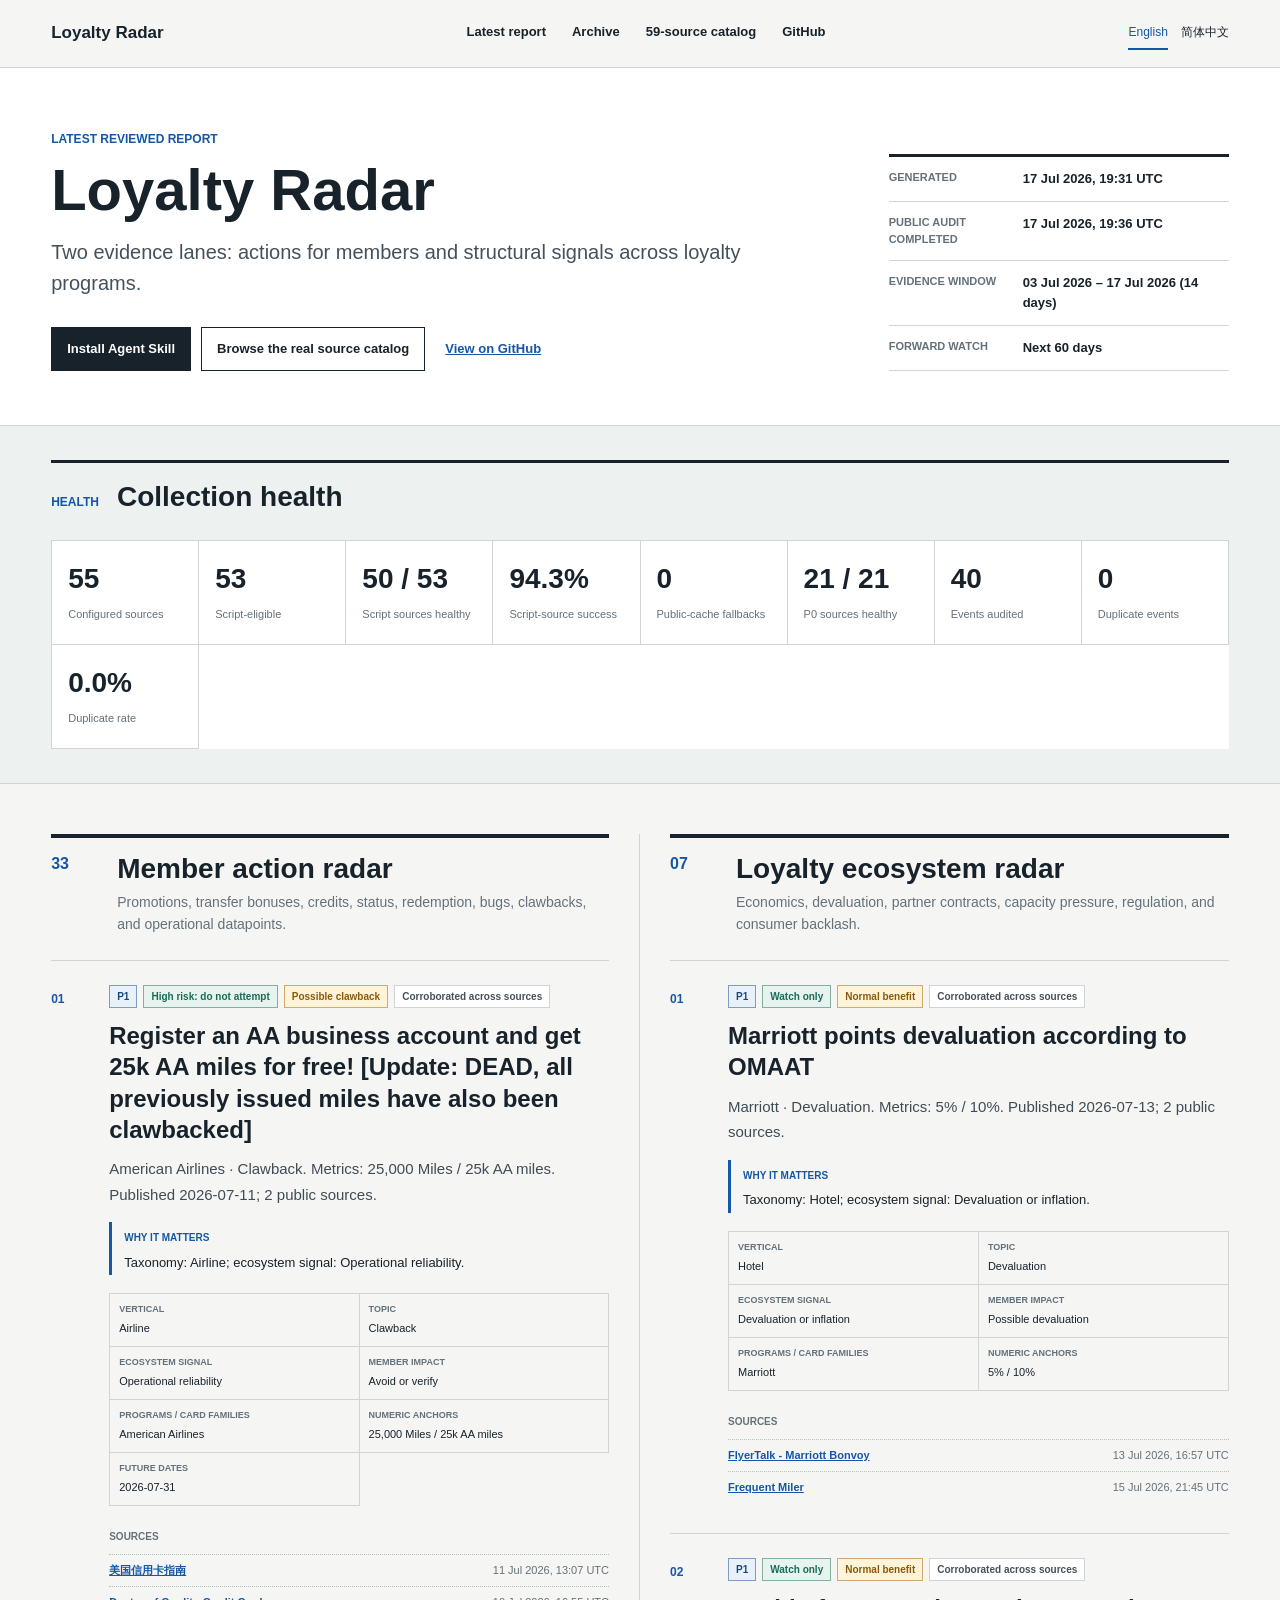
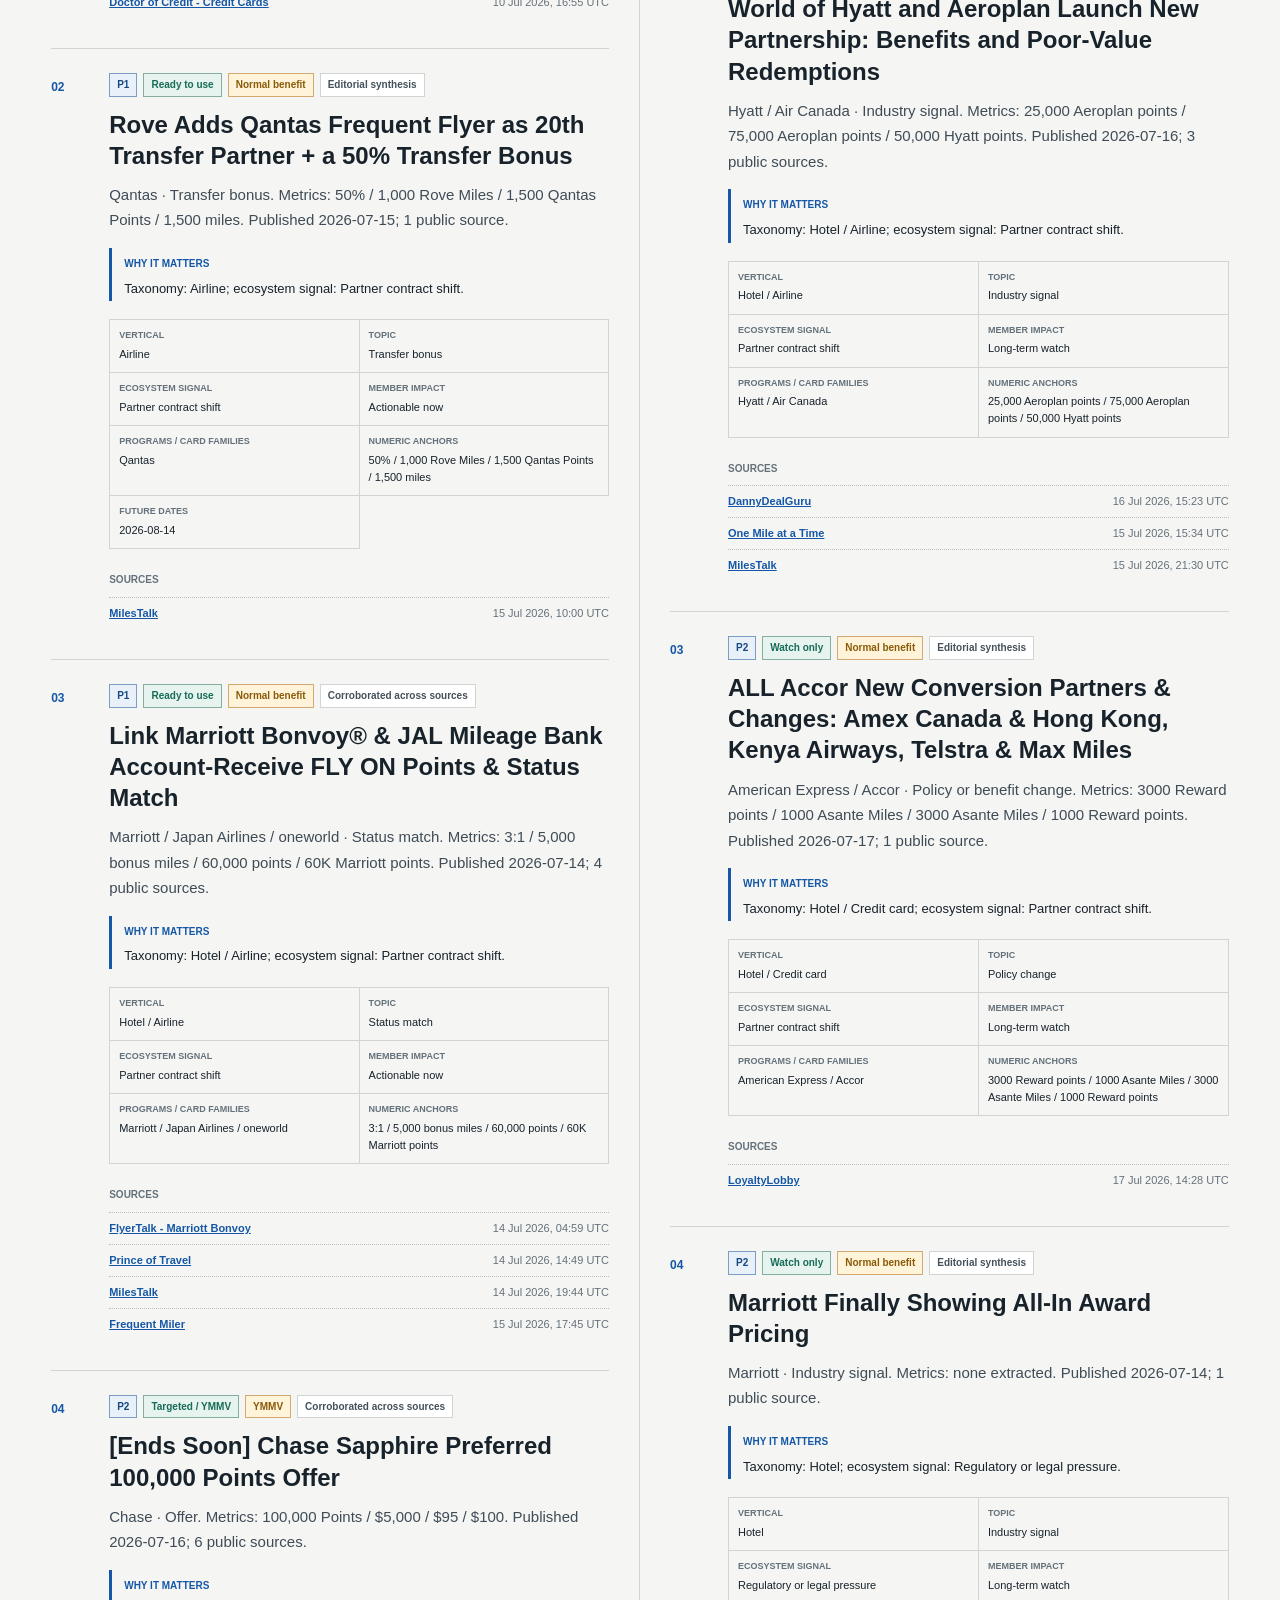
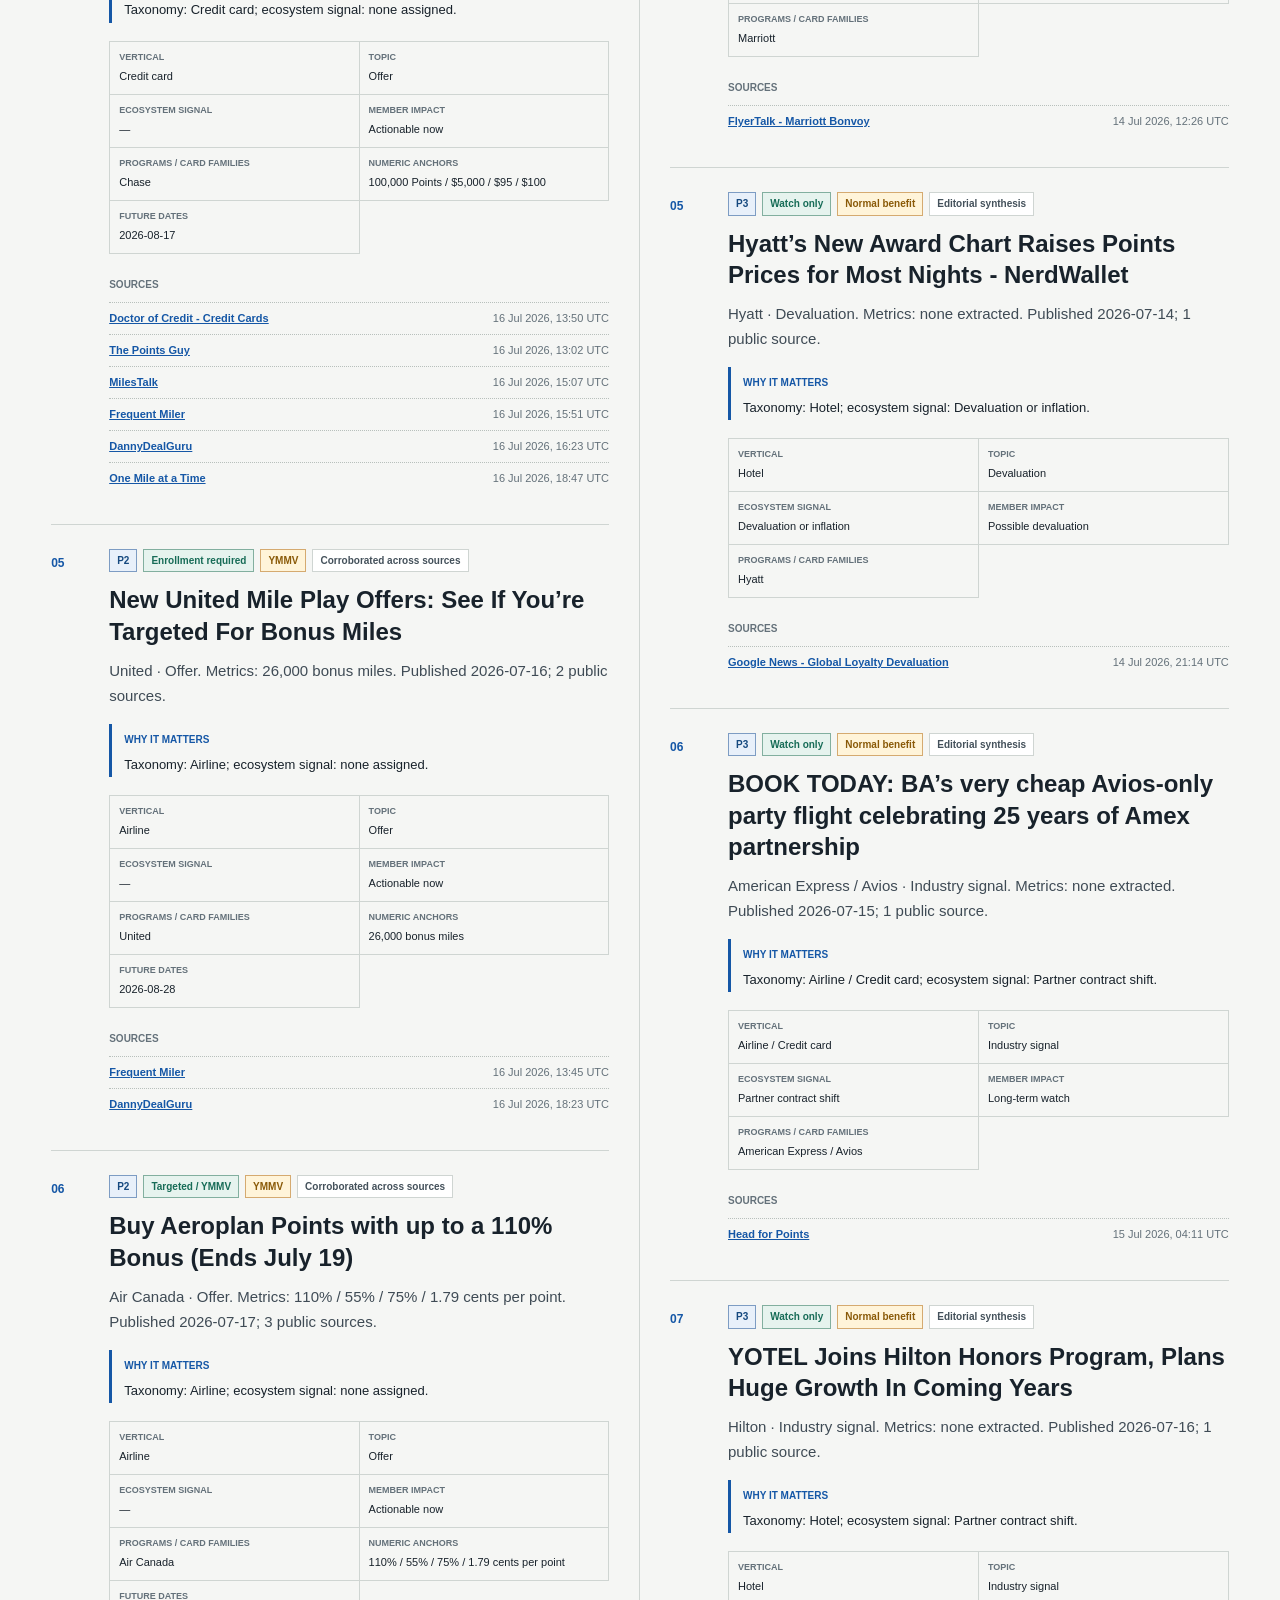
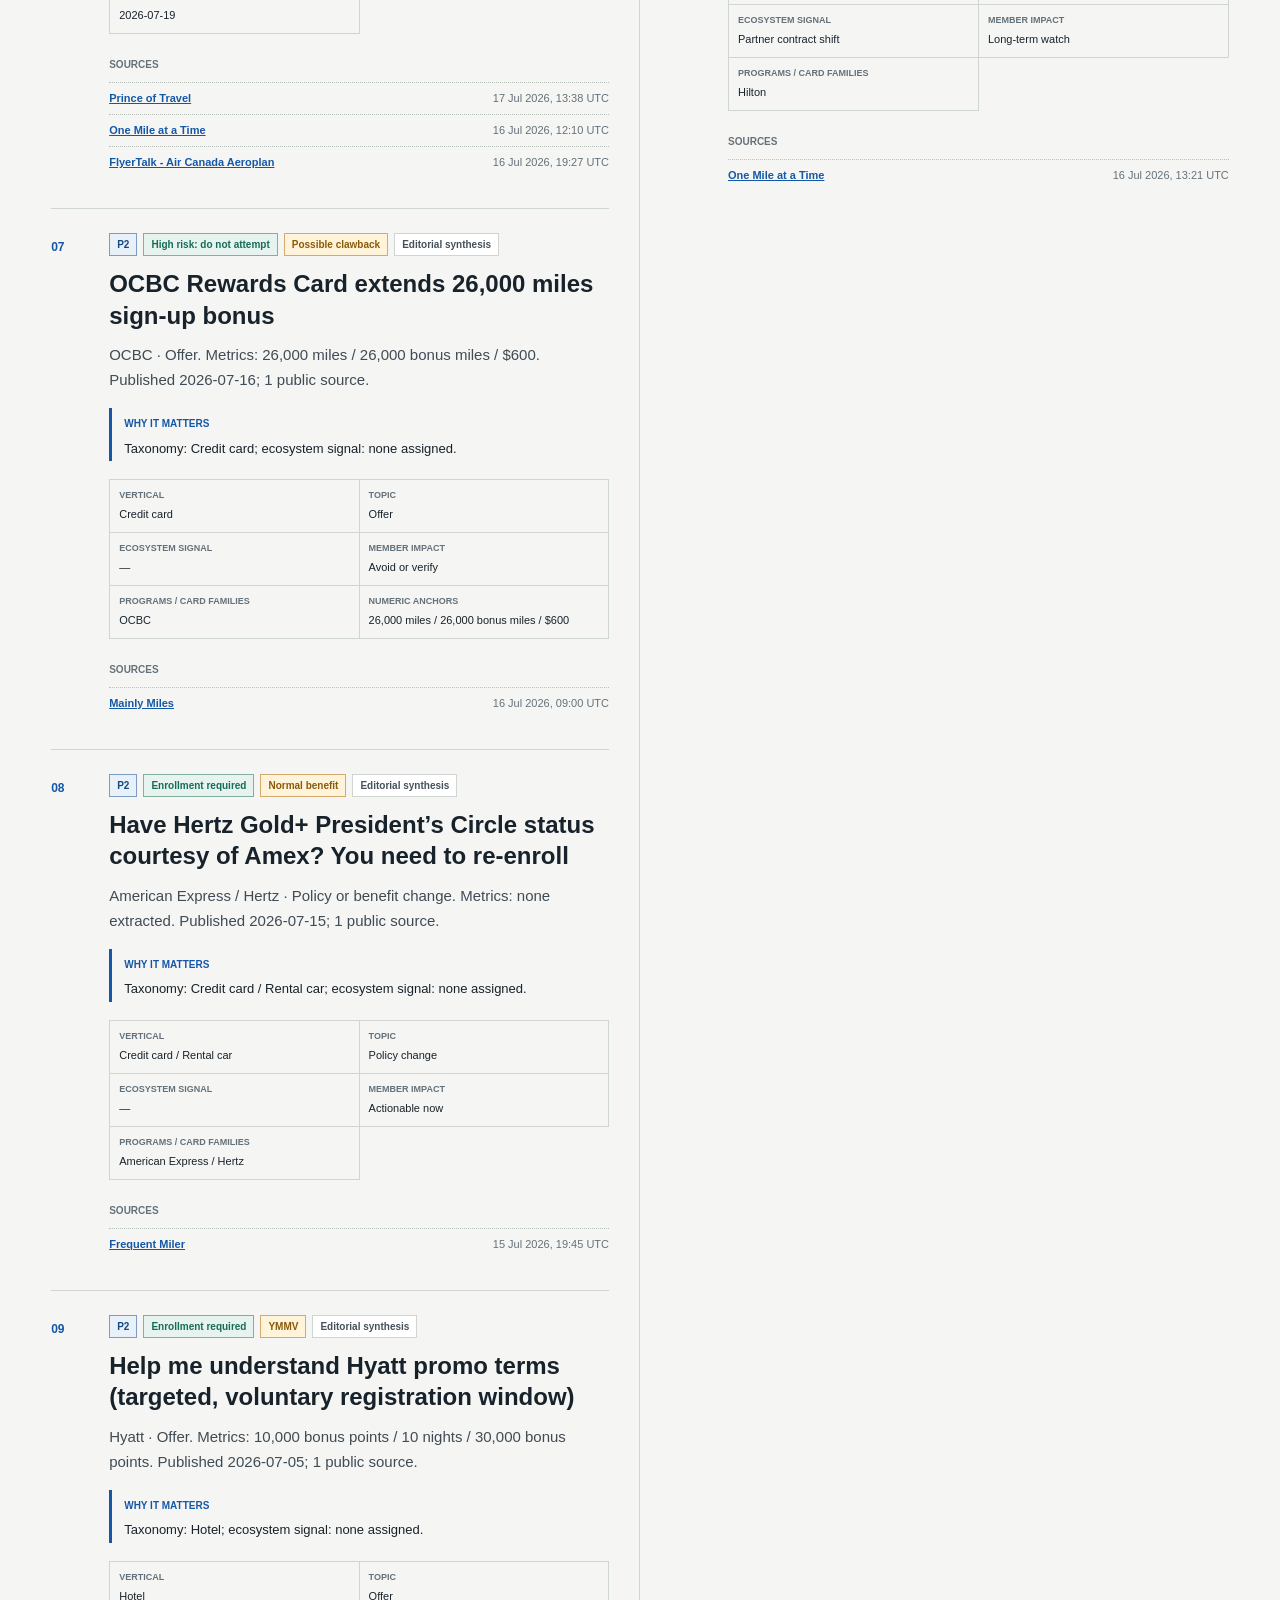
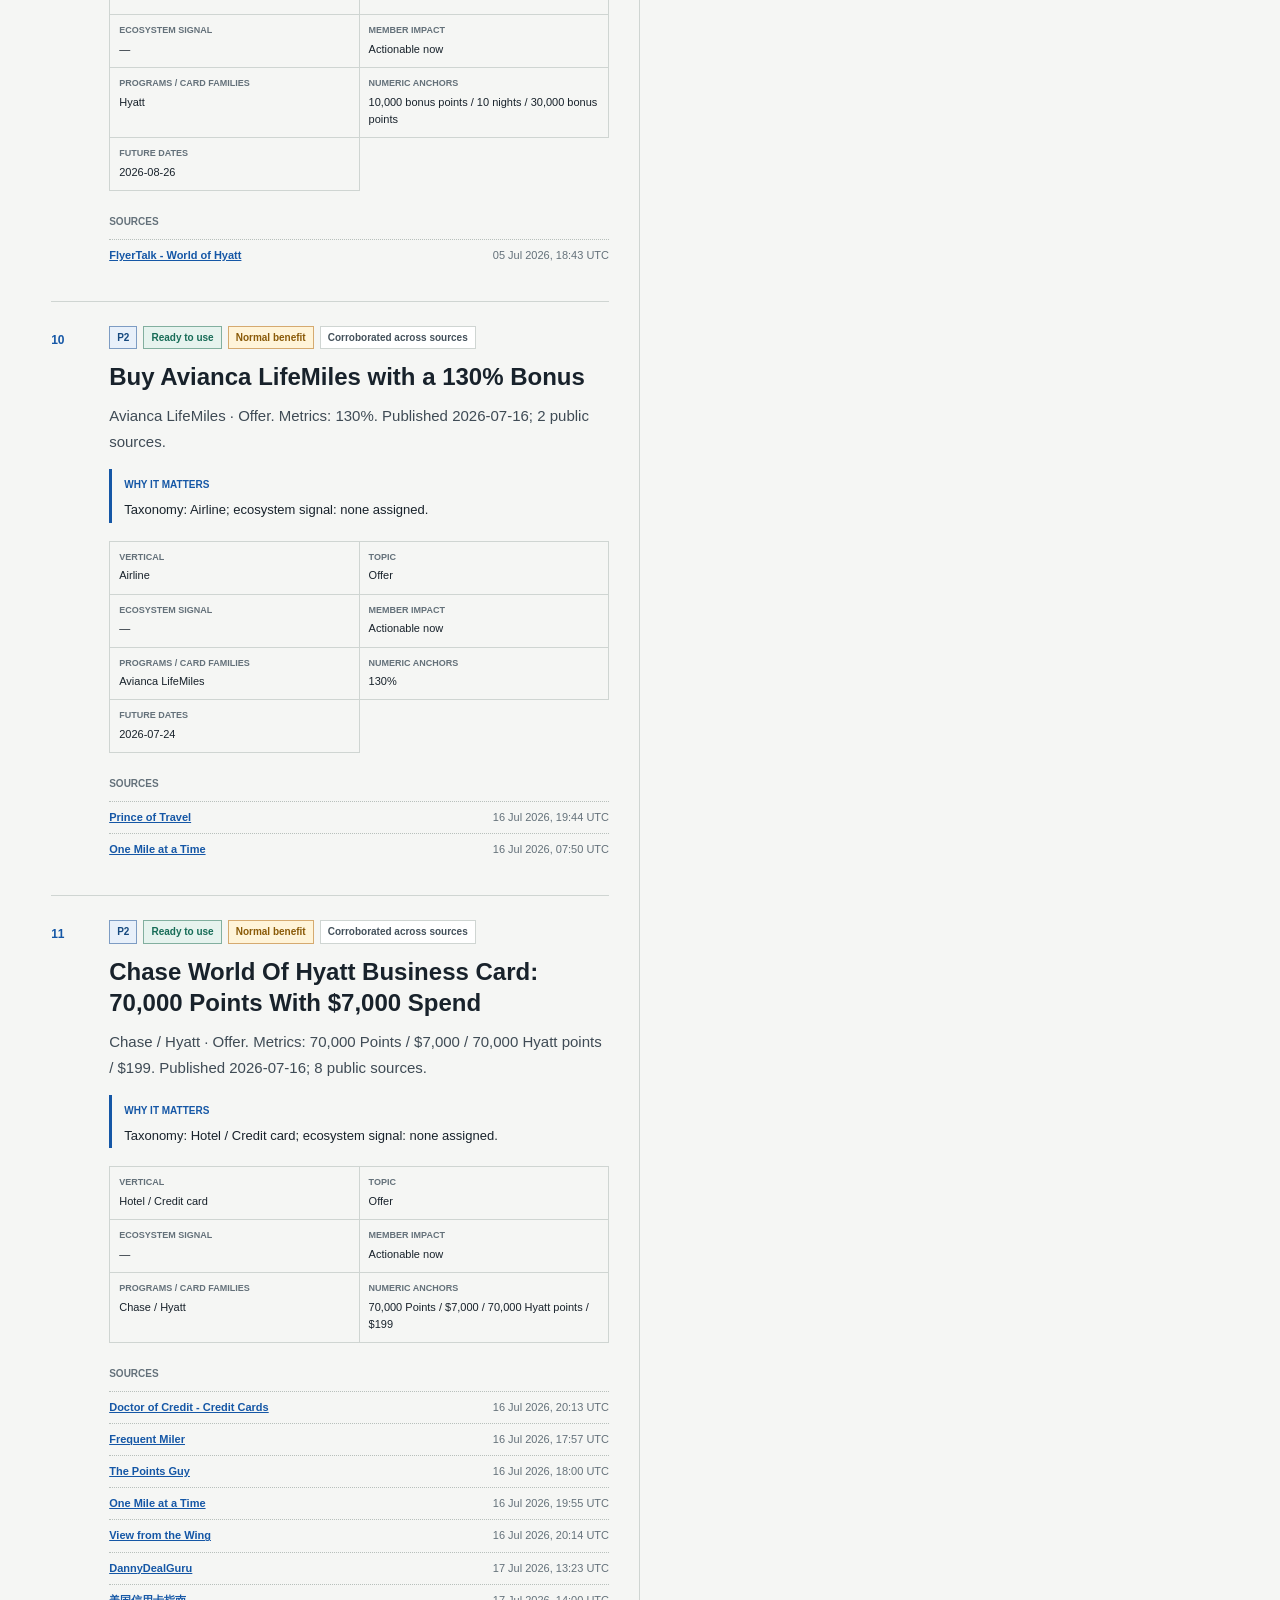
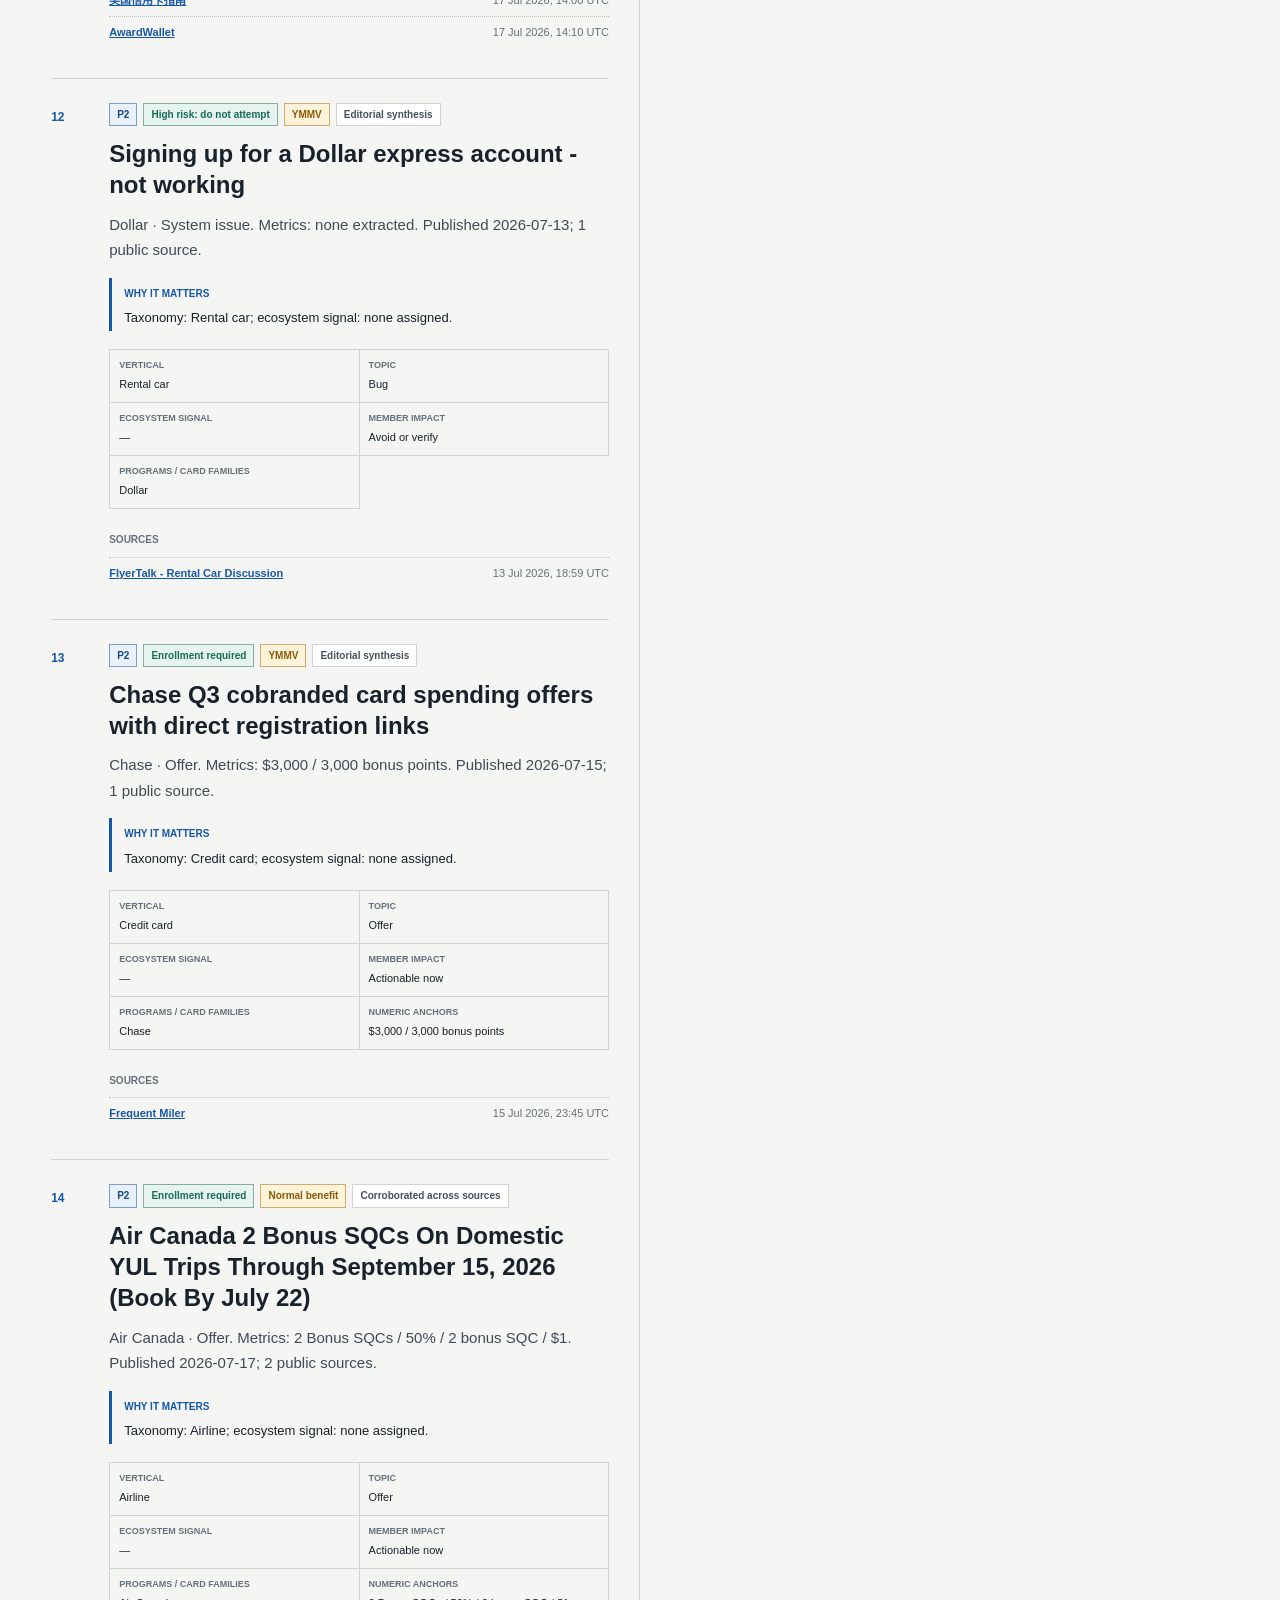
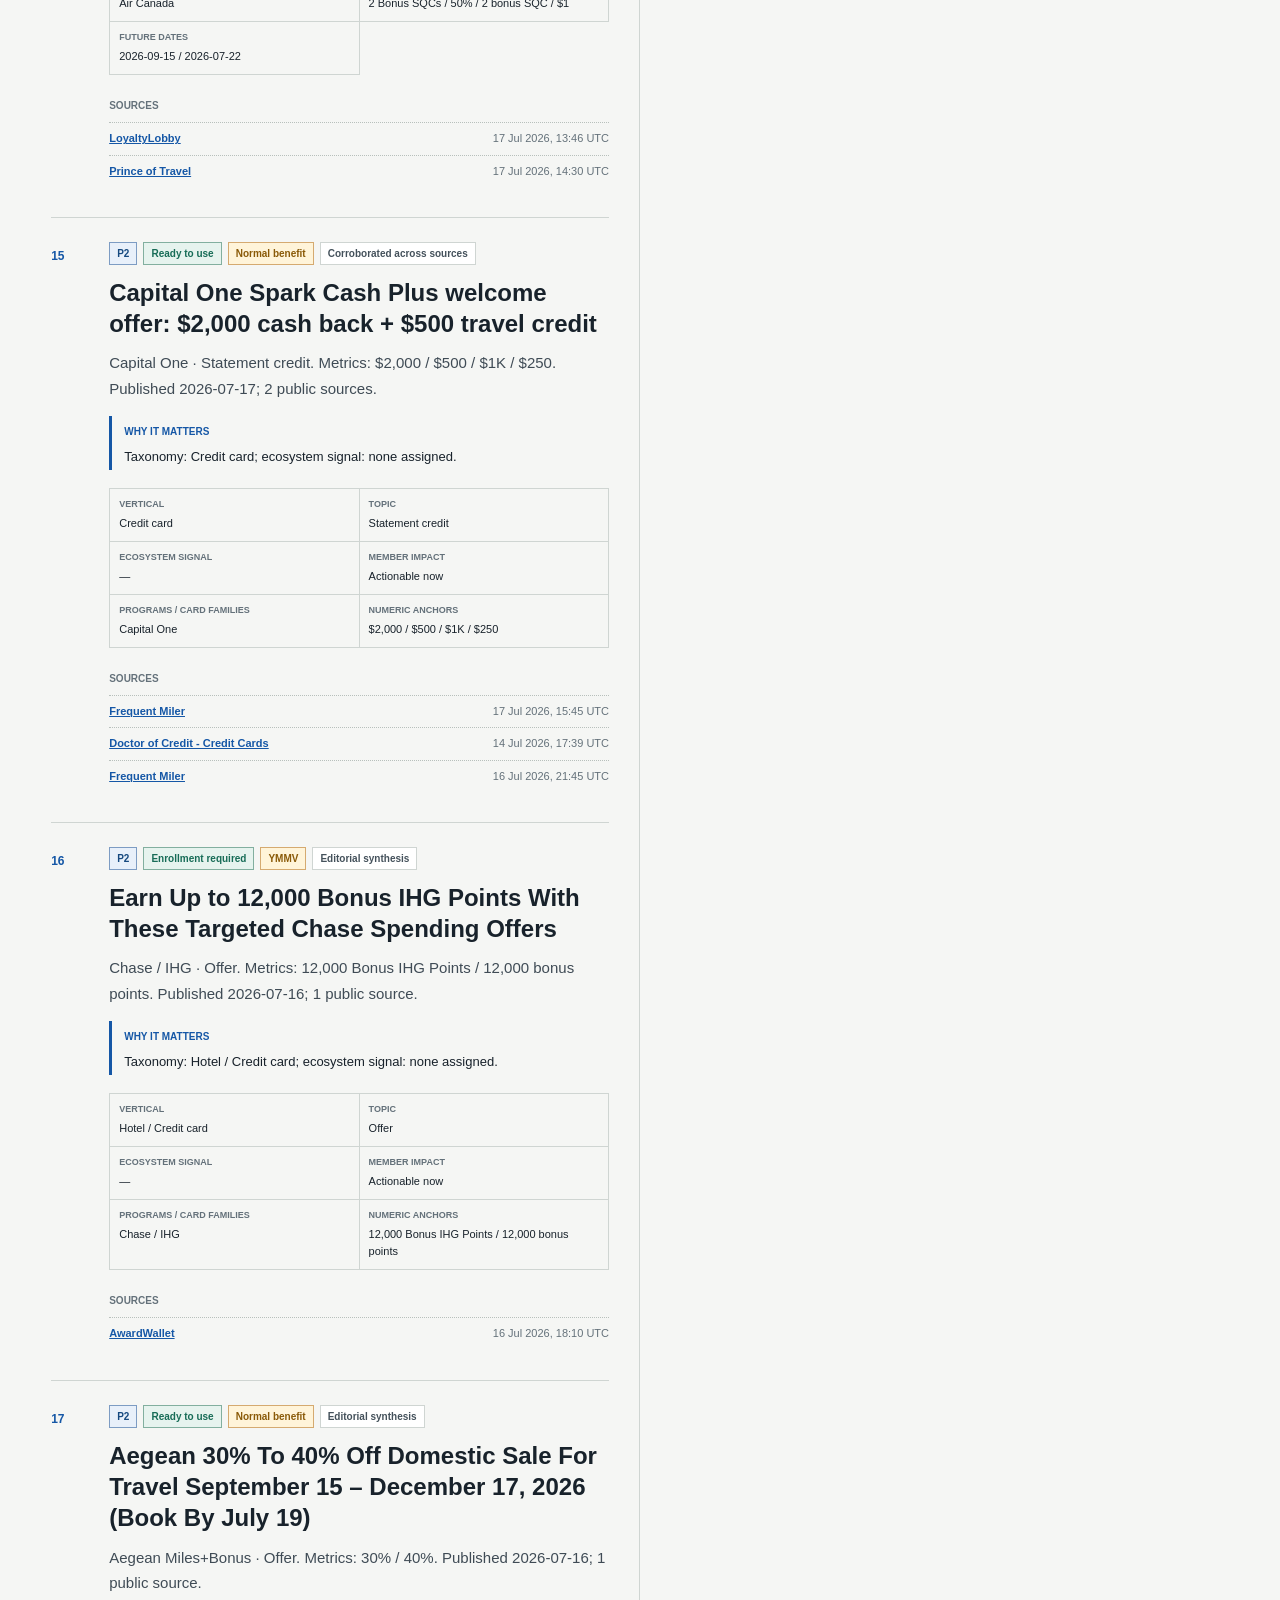
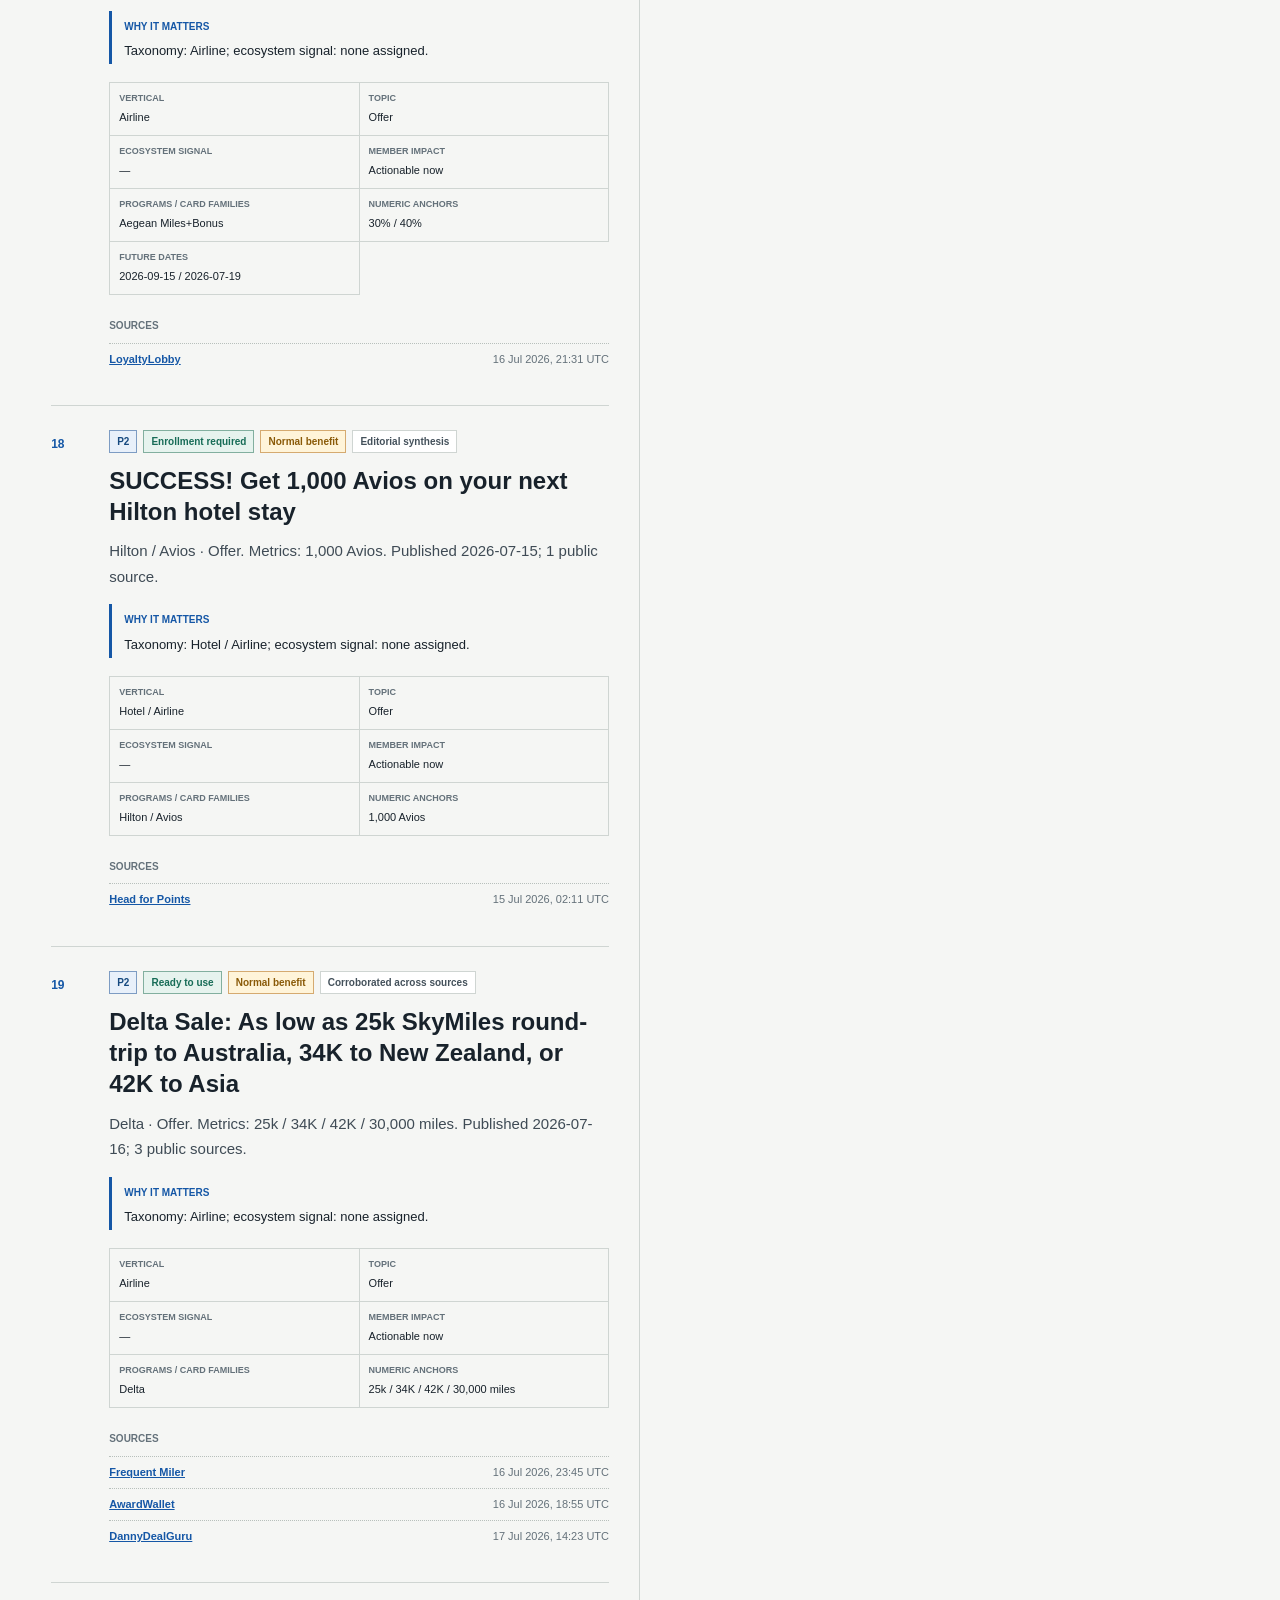
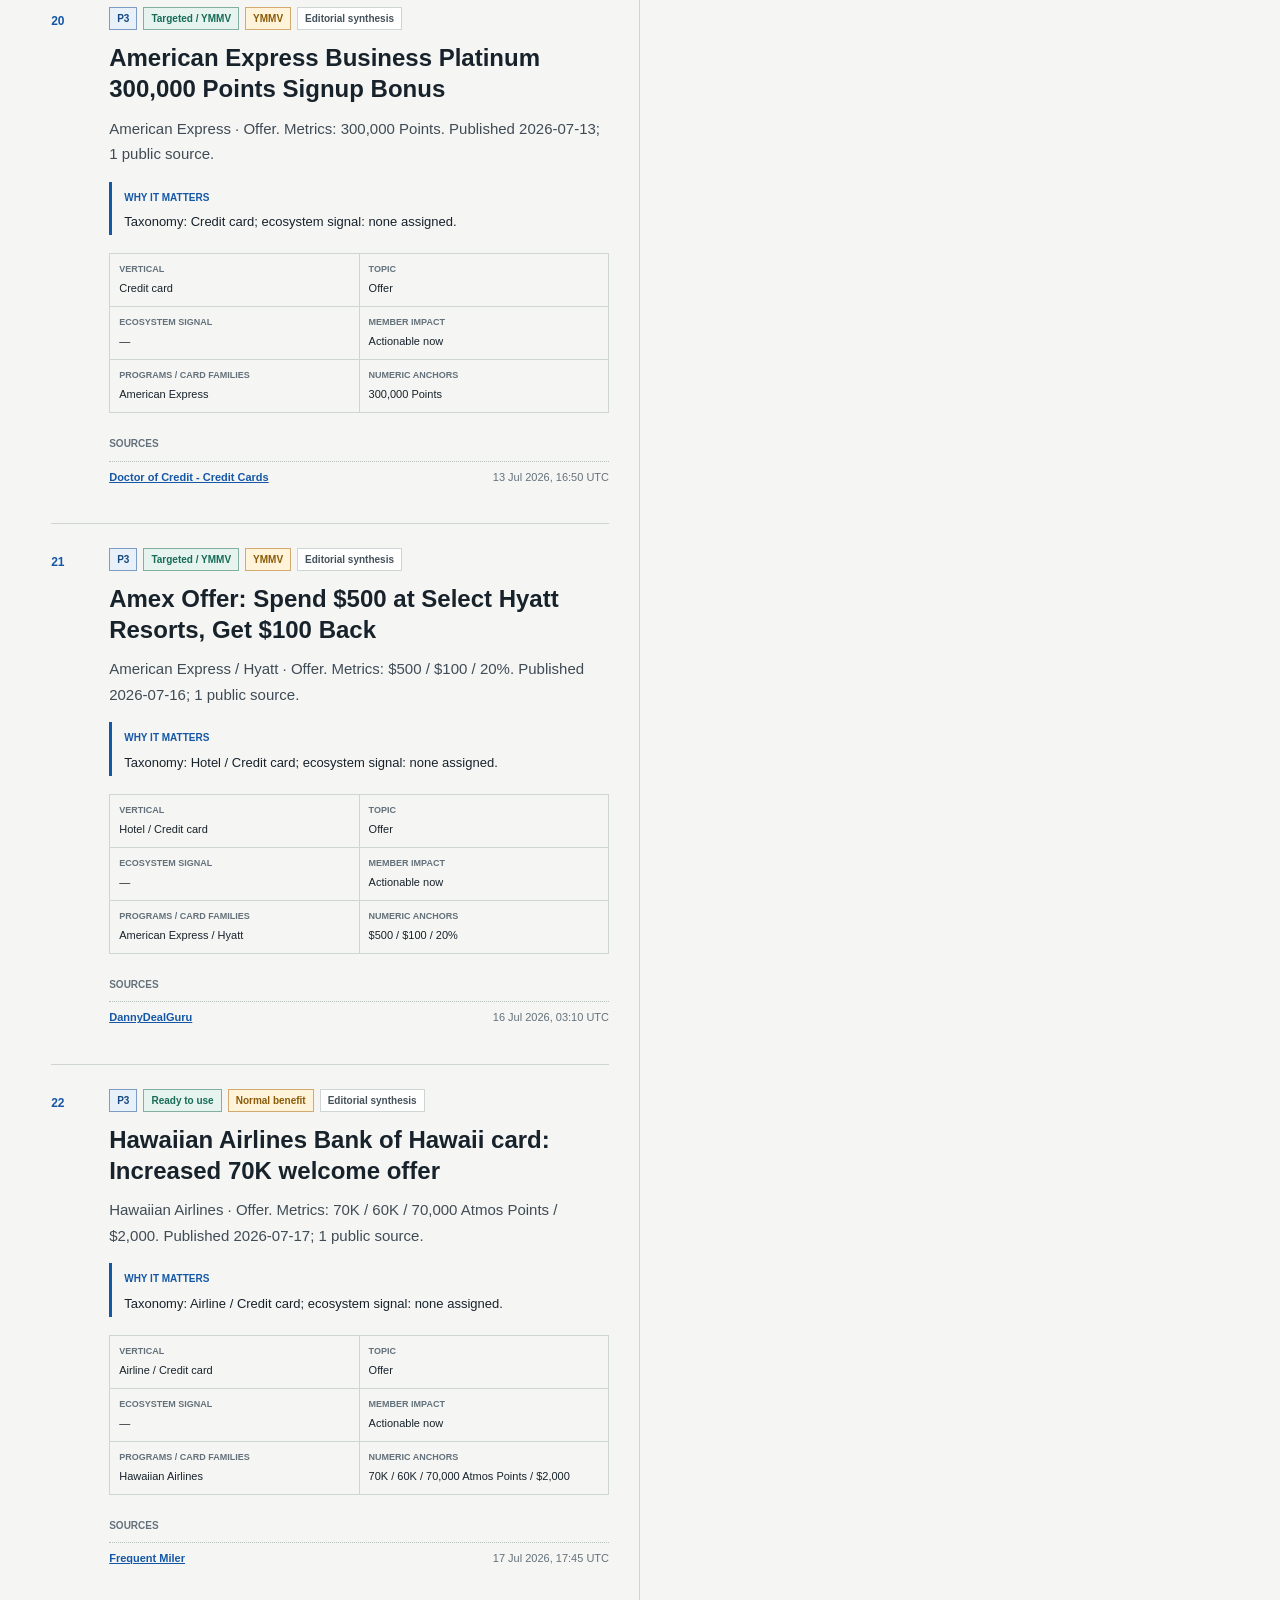
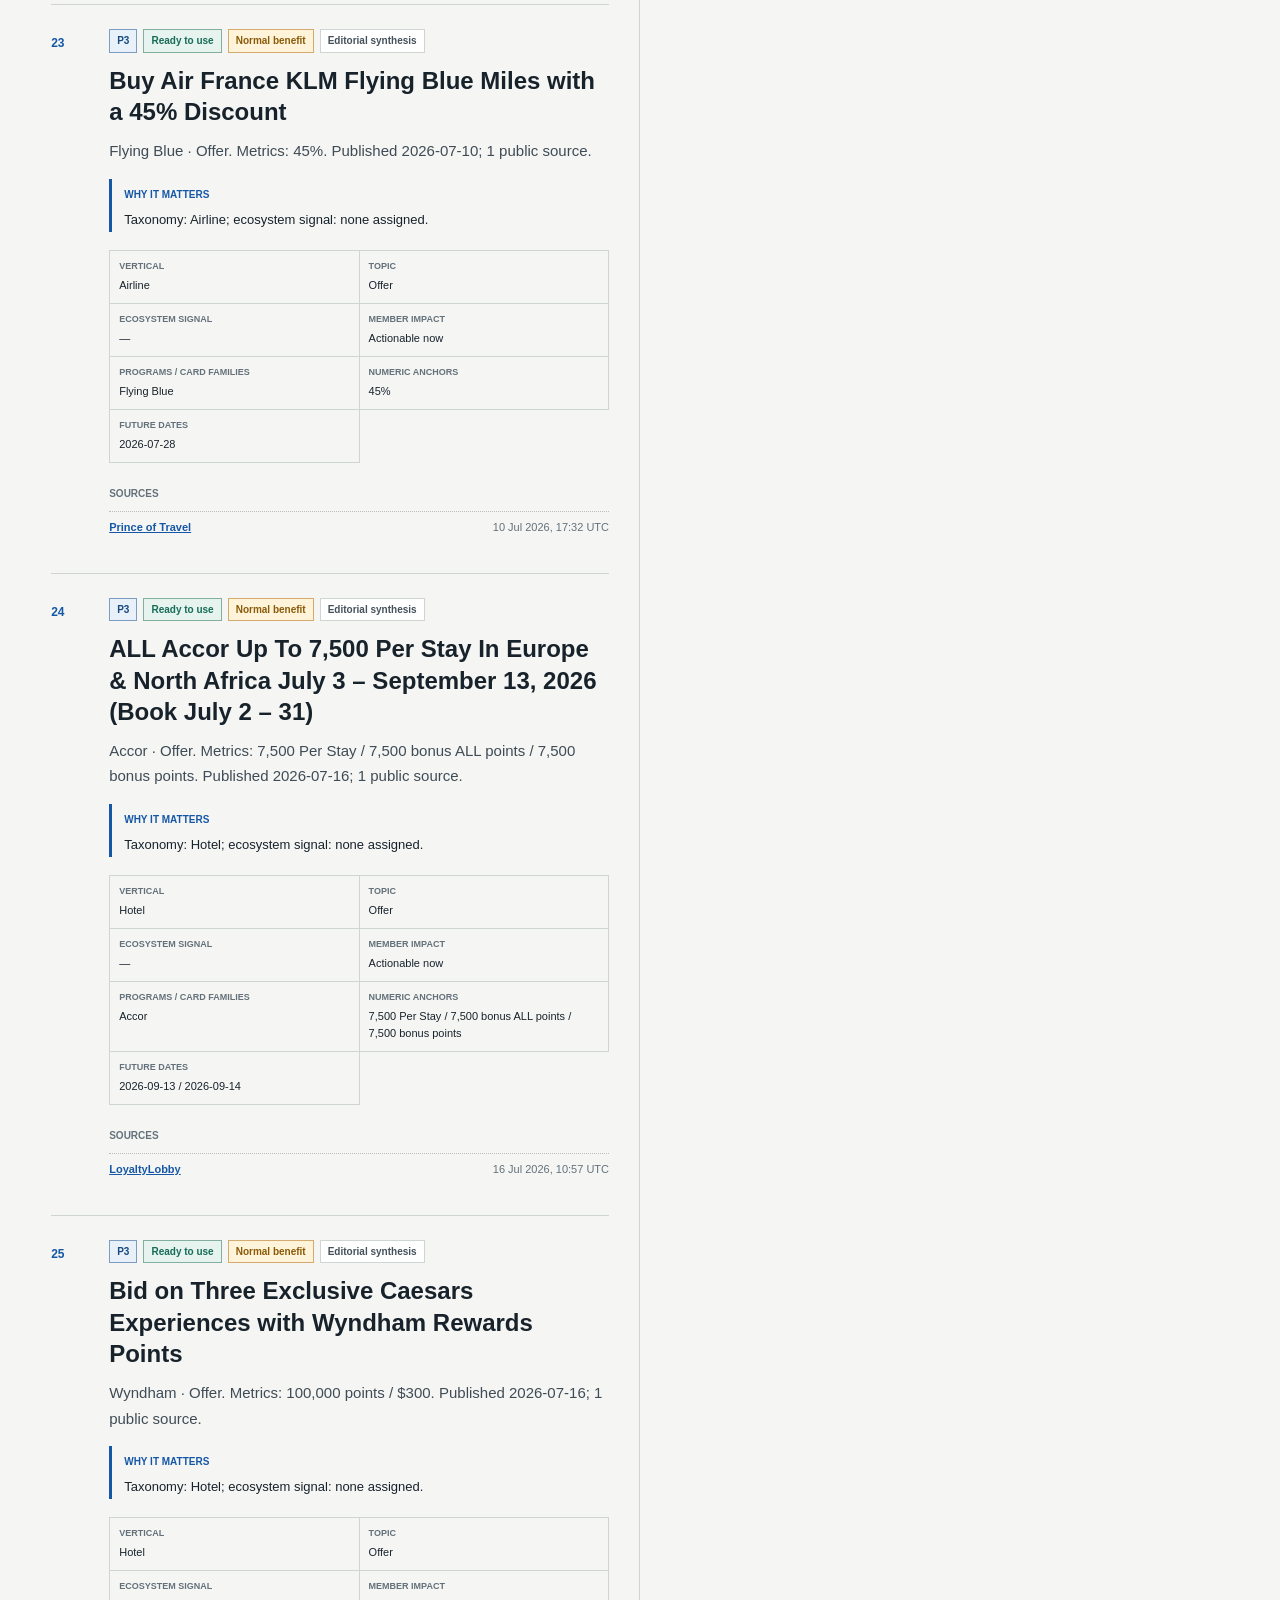
==== commit 1e86ffa9: "docs: regenerate factual Pages for fallback health" ====
--- a/docs/site/index.html
+++ b/docs/site/index.html
@@ -8,7 +8,7 @@
 <header class="site-header"><a class="brand" href="en/">Loyalty Radar</a><nav class="primary-nav" aria-label="Primary navigation"><a href="en/">Latest report</a><a href="en/#archive">Archive</a><a href="en/sources/">59-source catalog</a><a href="https://github.com/lonelydoctor/loyalty-radar">GitHub</a></nav><nav class="language-switch" aria-label="Language / 语言"><a class="current" href="en/" hreflang="en">English</a><a class="" href="zh-CN/" hreflang="zh-CN">简体中文</a></nav></header>
 <main id="content" class="report-page" data-report-state="published" data-report-contract="loyalty-radar-public-report/v1" data-report-id="2026-W29" data-window-hours="336" data-future-days="60">
 <section class="report-hero published" data-layout-check><div class="hero-copy"><p class="eyebrow">Latest reviewed report</p><h1>Loyalty Radar</h1><p class="hero-subtitle" data-critical-text>Two evidence lanes: actions for members and structural signals across loyalty programs.</p><div class="cta-row" data-layout-check><a class="button primary" href="https://github.com/lonelydoctor/loyalty-radar#30-second-quick-start">Install Agent Skill</a><a class="button secondary" href="en/sources/">Browse the real source catalog</a><a class="text-link" href="https://github.com/lonelydoctor/loyalty-radar">View on GitHub</a></div></div><dl class="report-meta"><div><dt>Generated</dt><dd><time datetime="2026-07-17T19:31:27.009002+00:00">17 Jul 2026, 19:31 UTC</time></dd></div><div><dt>Public audit completed</dt><dd><time datetime="2026-07-17T19:36:51+00:00">17 Jul 2026, 19:36 UTC</time></dd></div><div><dt>Evidence window</dt><dd>03 Jul 2026 – 17 Jul 2026 (14 days)</dd></div><div><dt>Forward watch</dt><dd>Next 60 days</dd></div></dl></section>
-<section class="health-band" aria-labelledby="health-title" data-layout-check><div class="section-heading compact"><p class="eyebrow">Health</p><h2 id="health-title">Collection health</h2></div><div class="health-grid"><div class="health-metric" data-health="configured_sources"><strong>55</strong><span>Configured sources</span></div><div class="health-metric" data-health="script_eligible_sources"><strong>53</strong><span>Script-eligible</span></div><div class="health-metric" data-health="script_ok_sources"><strong>50 / 53</strong><span>Script sources healthy</span></div><div class="health-metric" data-health="script_ok_rate"><strong>94.3%</strong><span>Script-source success</span></div><div class="health-metric" data-health="p0_ok_sources"><strong>21 / 21</strong><span>P0 sources healthy</span></div><div class="health-metric" data-health="events_checked"><strong>40</strong><span>Events audited</span></div><div class="health-metric" data-health="duplicate_events"><strong>0</strong><span>Duplicate events</span></div><div class="health-metric" data-health="duplicate_rate"><strong>0.0%</strong><span>Duplicate rate</span></div></div></section><section class="lane-grid" data-layout-check><section class="lane lane-c-end" aria-labelledby="lane-c-end"><div class="lane-heading"><span>33</span><div><h2 id="lane-c-end">Member action radar</h2><p>Promotions, transfer bonuses, credits, status, redemption, bugs, clawbacks, and operational datapoints.</p></div></div><article class="event" data-event-id="905d78c9168a4f" data-event-locale="en" data-layout-check>
+<section class="health-band" aria-labelledby="health-title" data-layout-check><div class="section-heading compact"><p class="eyebrow">Health</p><h2 id="health-title">Collection health</h2></div><div class="health-grid"><div class="health-metric" data-health="configured_sources"><strong>55</strong><span>Configured sources</span></div><div class="health-metric" data-health="script_eligible_sources"><strong>53</strong><span>Script-eligible</span></div><div class="health-metric" data-health="script_ok_sources"><strong>50 / 53</strong><span>Script sources healthy</span></div><div class="health-metric" data-health="script_ok_rate"><strong>94.3%</strong><span>Script-source success</span></div><div class="health-metric" data-health="fallback_sources"><strong>0</strong><span>Public-cache fallbacks</span></div><div class="health-metric" data-health="p0_ok_sources"><strong>21 / 21</strong><span>P0 sources healthy</span></div><div class="health-metric" data-health="events_checked"><strong>40</strong><span>Events audited</span></div><div class="health-metric" data-health="duplicate_events"><strong>0</strong><span>Duplicate events</span></div><div class="health-metric" data-health="duplicate_rate"><strong>0.0%</strong><span>Duplicate rate</span></div></div></section><section class="lane-grid" data-layout-check><section class="lane lane-c-end" aria-labelledby="lane-c-end"><div class="lane-heading"><span>33</span><div><h2 id="lane-c-end">Member action radar</h2><p>Promotions, transfer bonuses, credits, status, redemption, bugs, clawbacks, and operational datapoints.</p></div></div><article class="event" data-event-id="905d78c9168a4f" data-event-locale="en" data-layout-check>
 <div class="event-sequence">01</div><div class="event-content"><div class="badges"><span class="badge priority">P1</span><span class="badge action">High risk: do not attempt</span><span class="badge risk">Possible clawback</span><span class="badge confidence">Corroborated across sources</span></div>
 <h3 class="event-title" data-critical-text>Register an AA business account and get 25k AA miles for free! [Update: DEAD, all previously issued miles have also been clawbacked]</h3><p class="event-summary">American Airlines · Clawback. Metrics: 25,000 Miles / 25k AA miles. Published 2026-07-11; 2 public sources.</p>
 <div class="why"><span>Why it matters</span><p>Taxonomy: Airline; ecosystem signal: Operational reliability.</p></div>
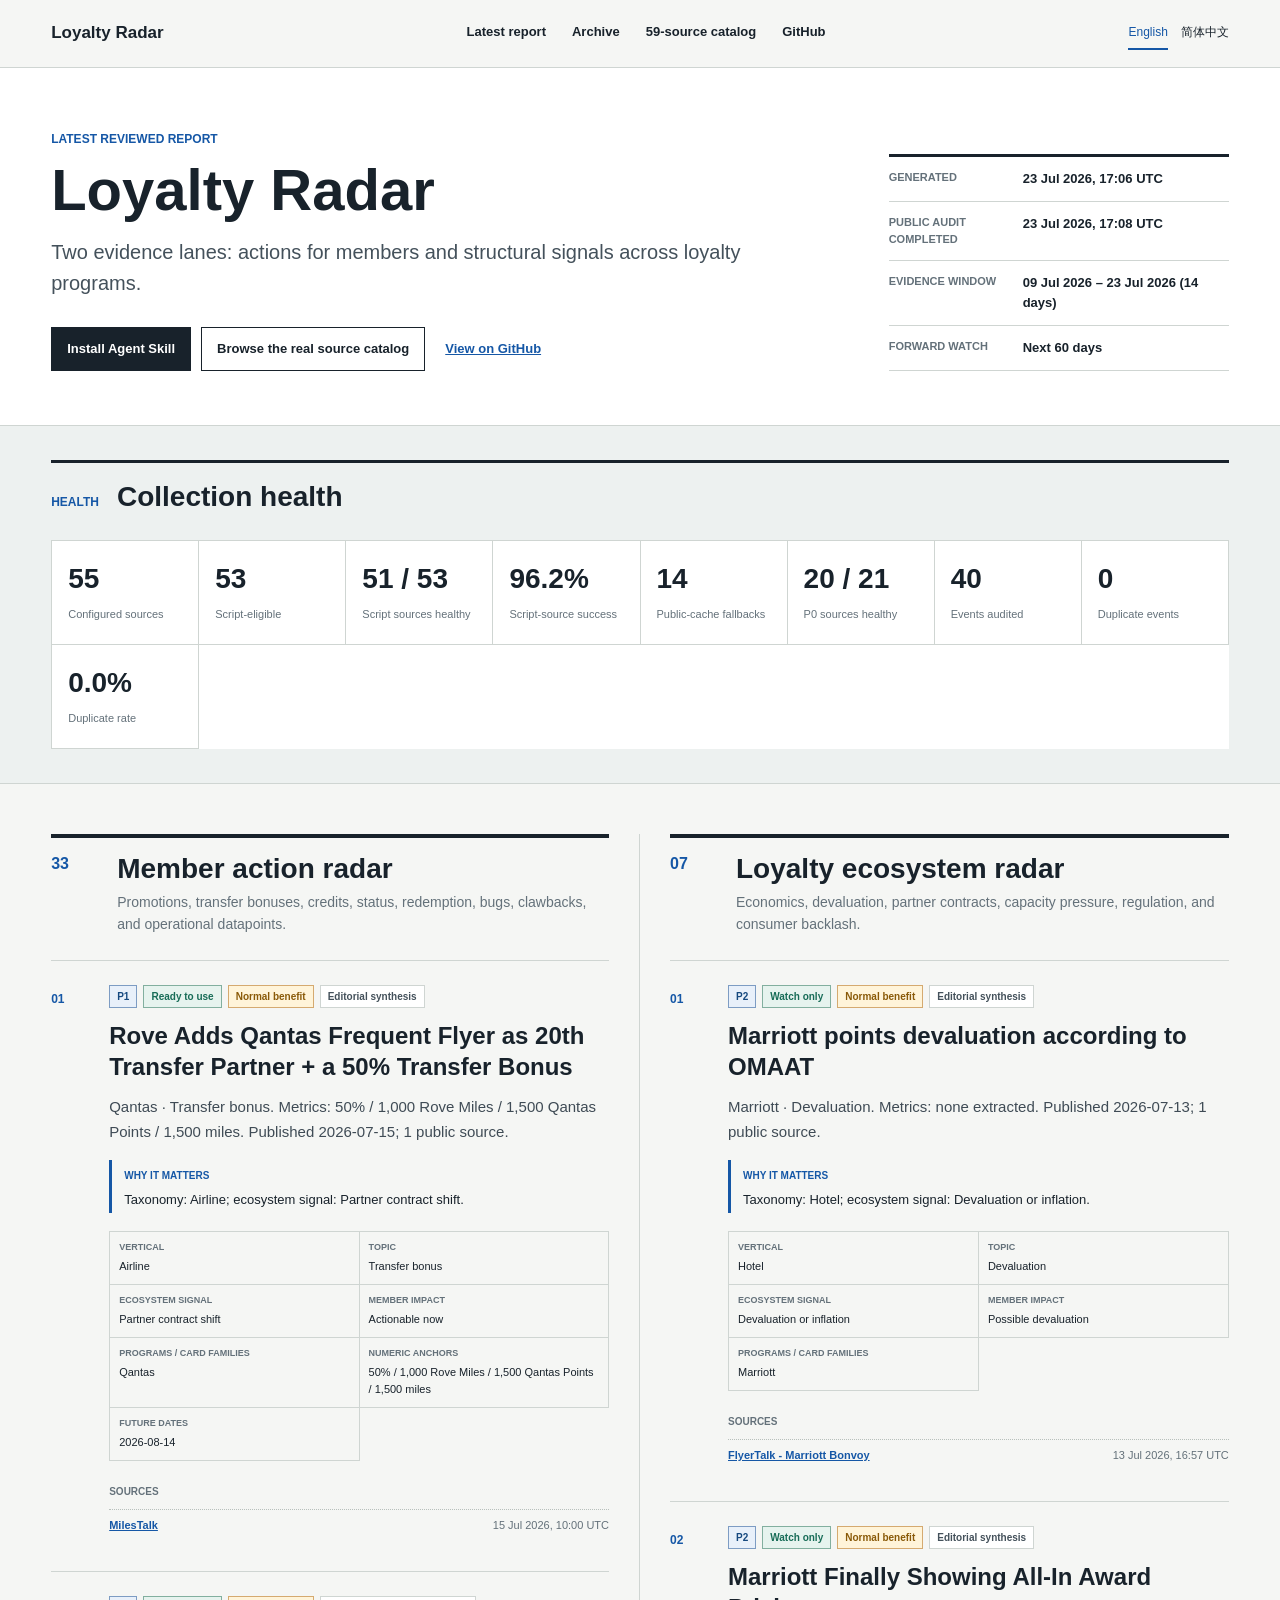
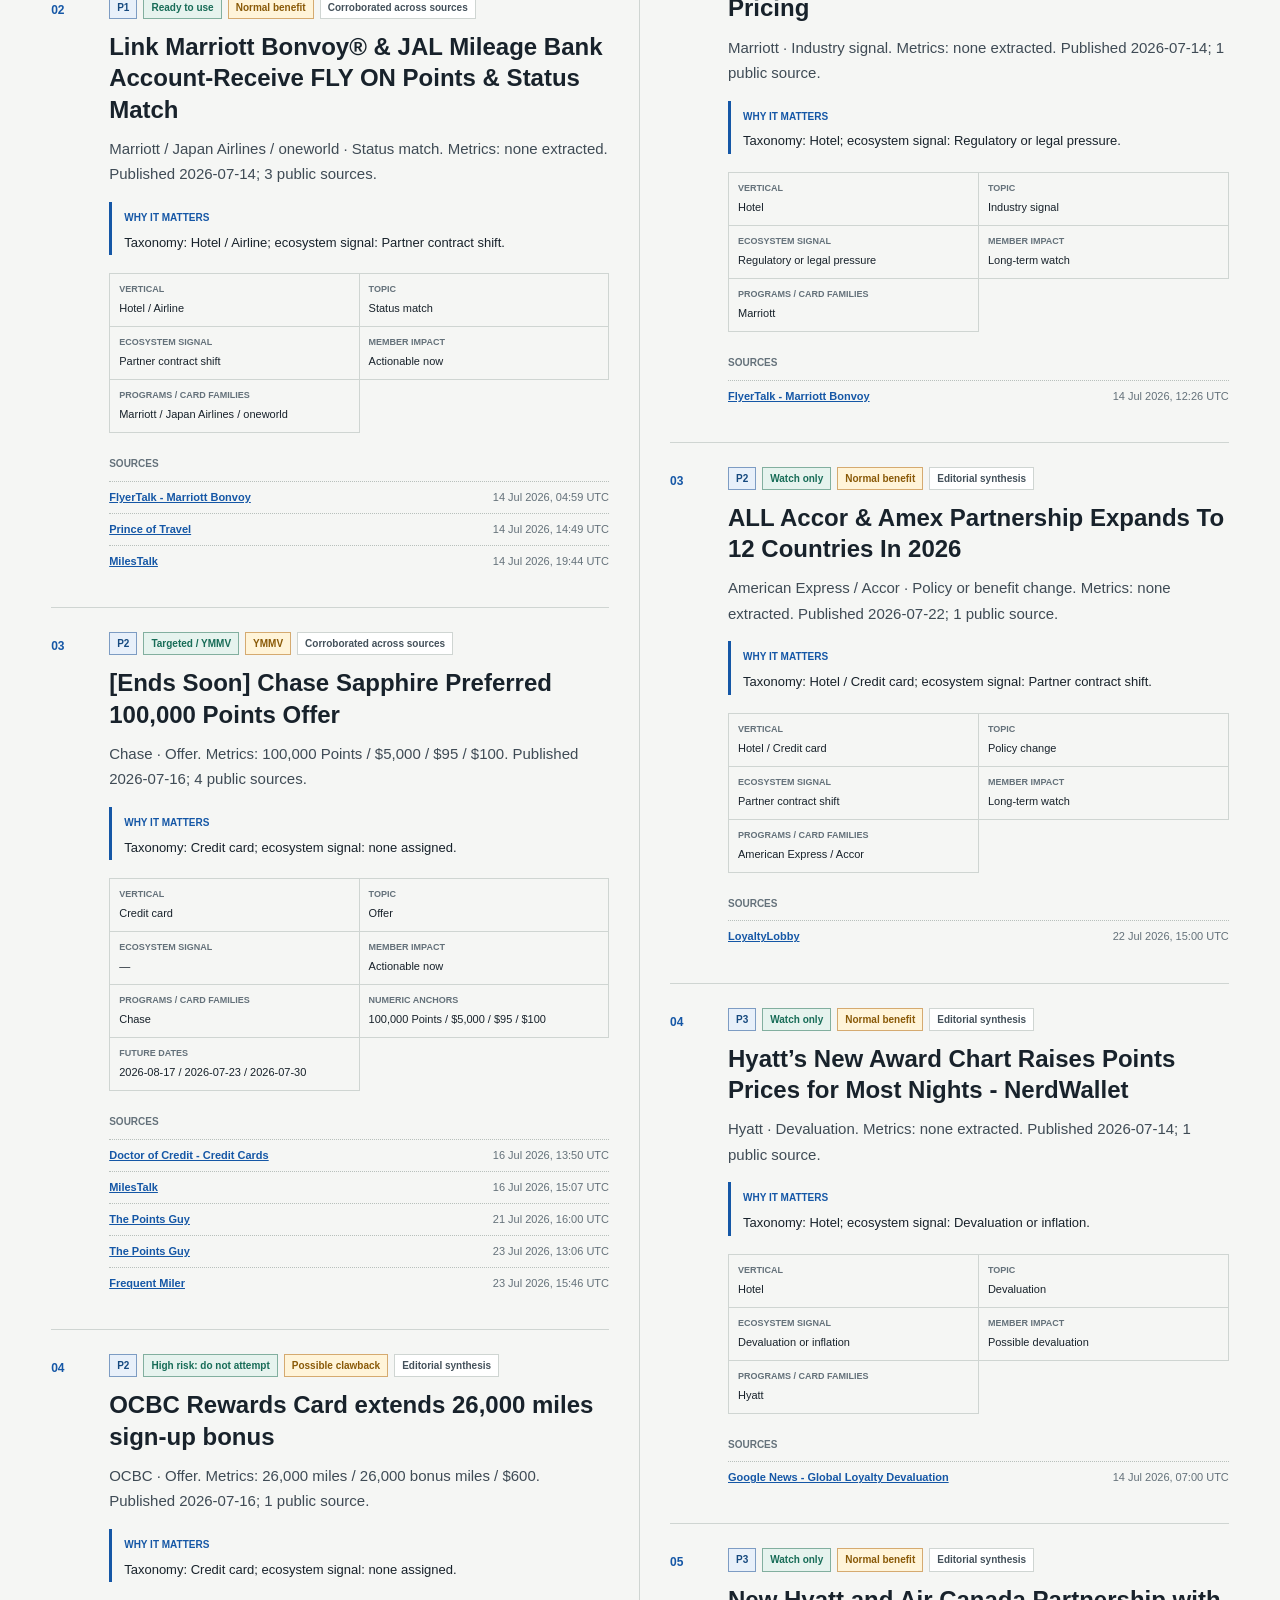
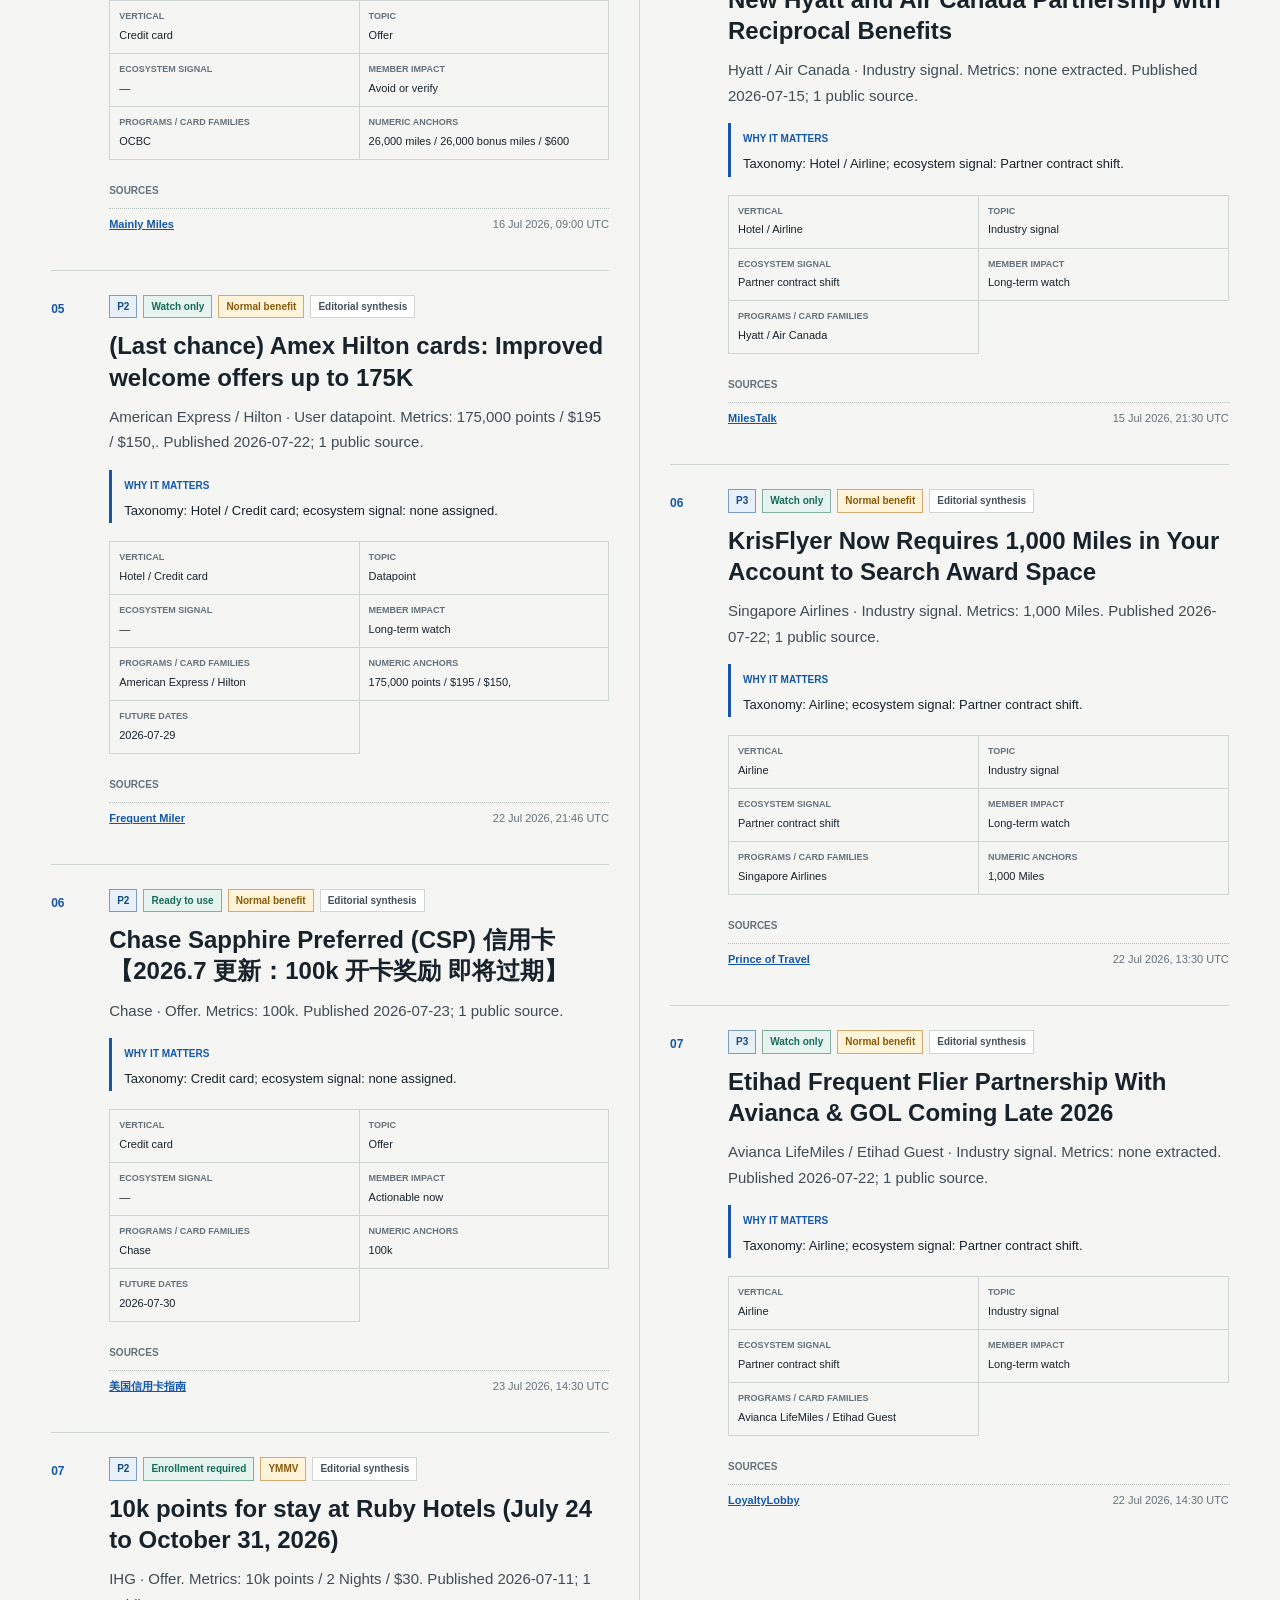
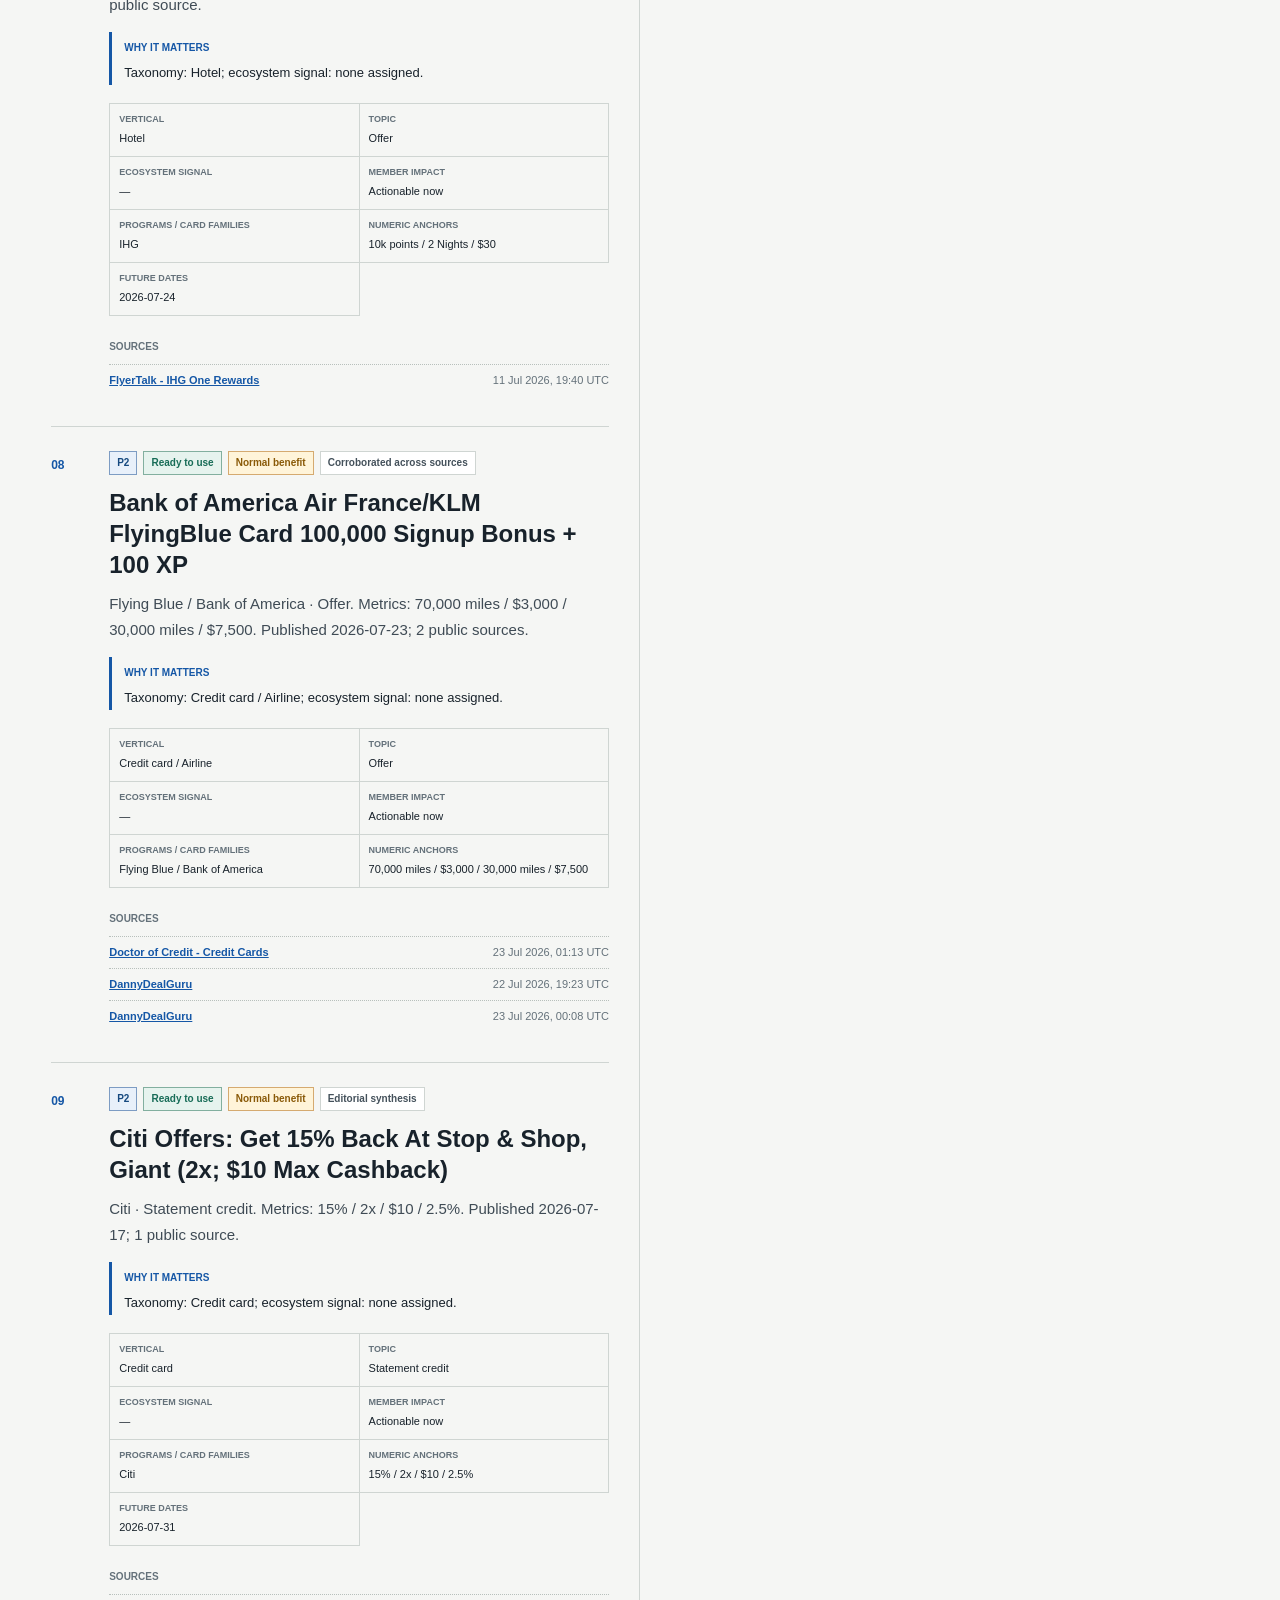
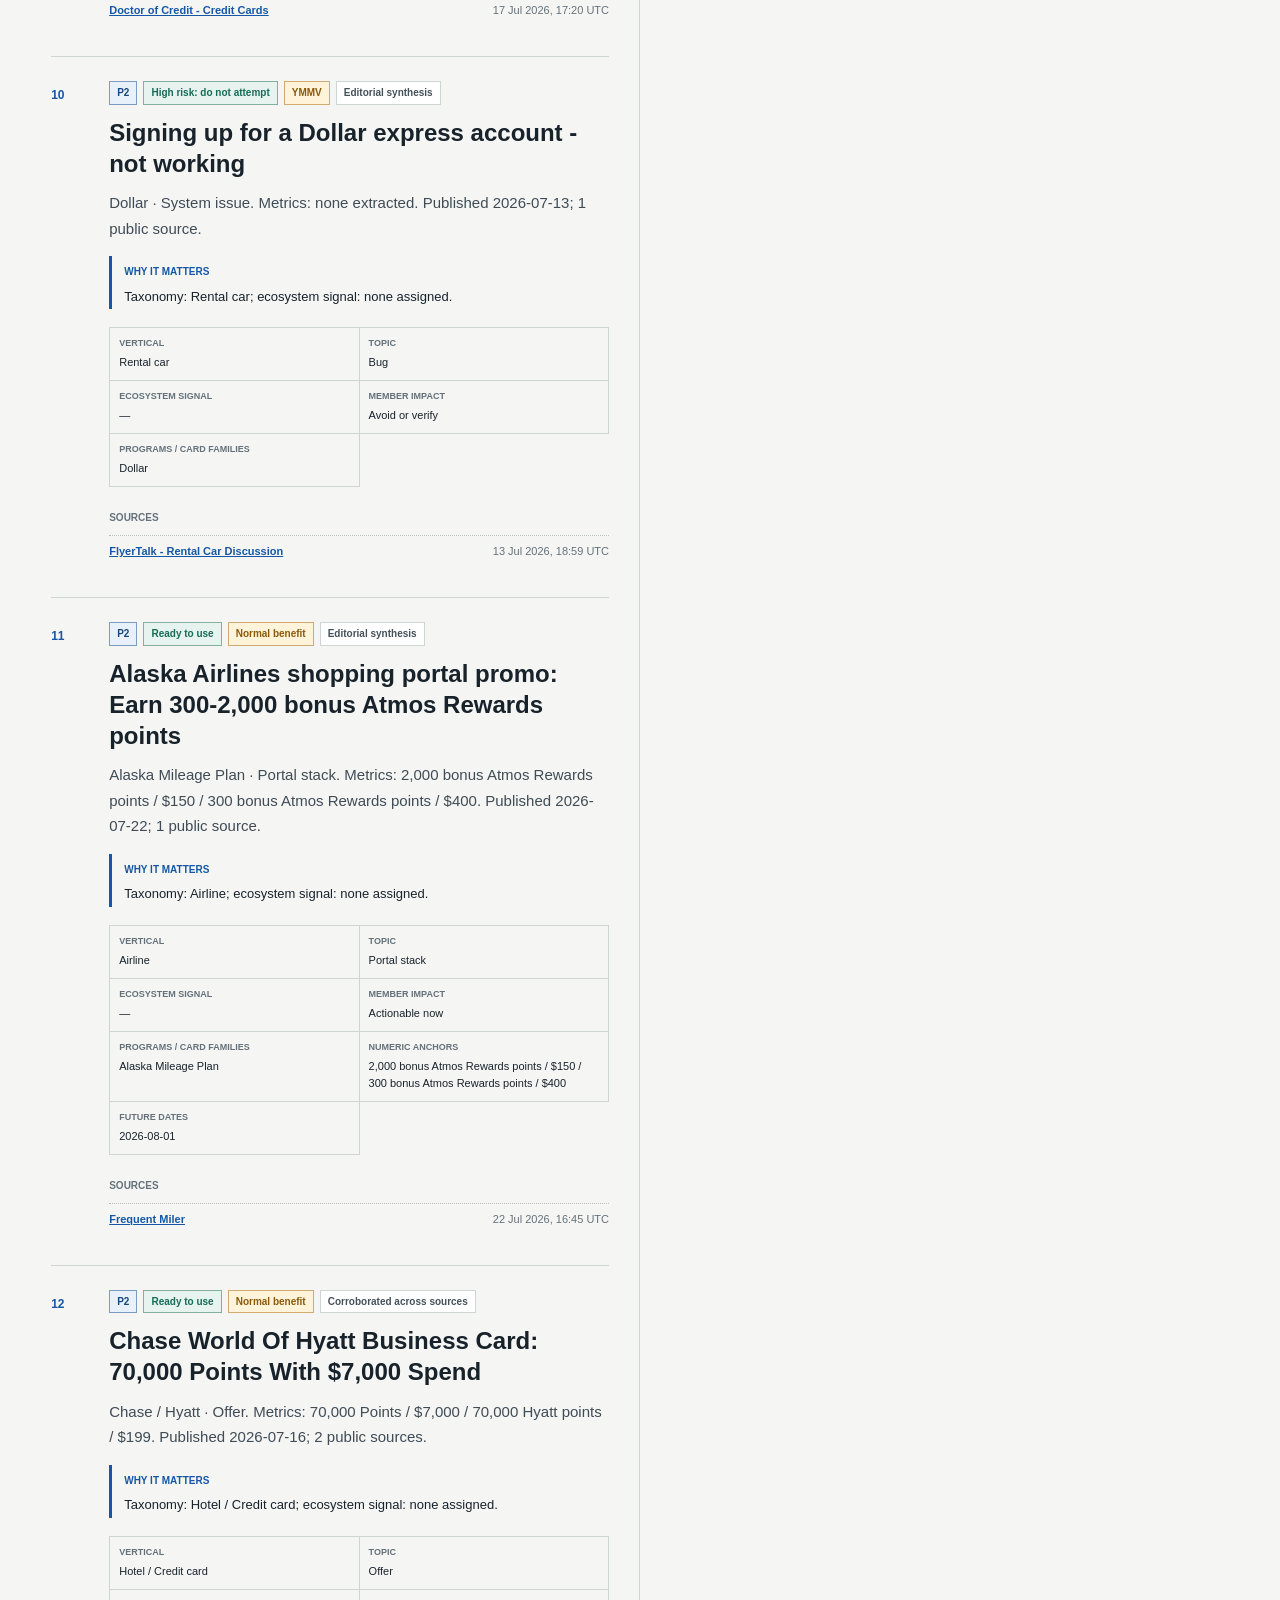
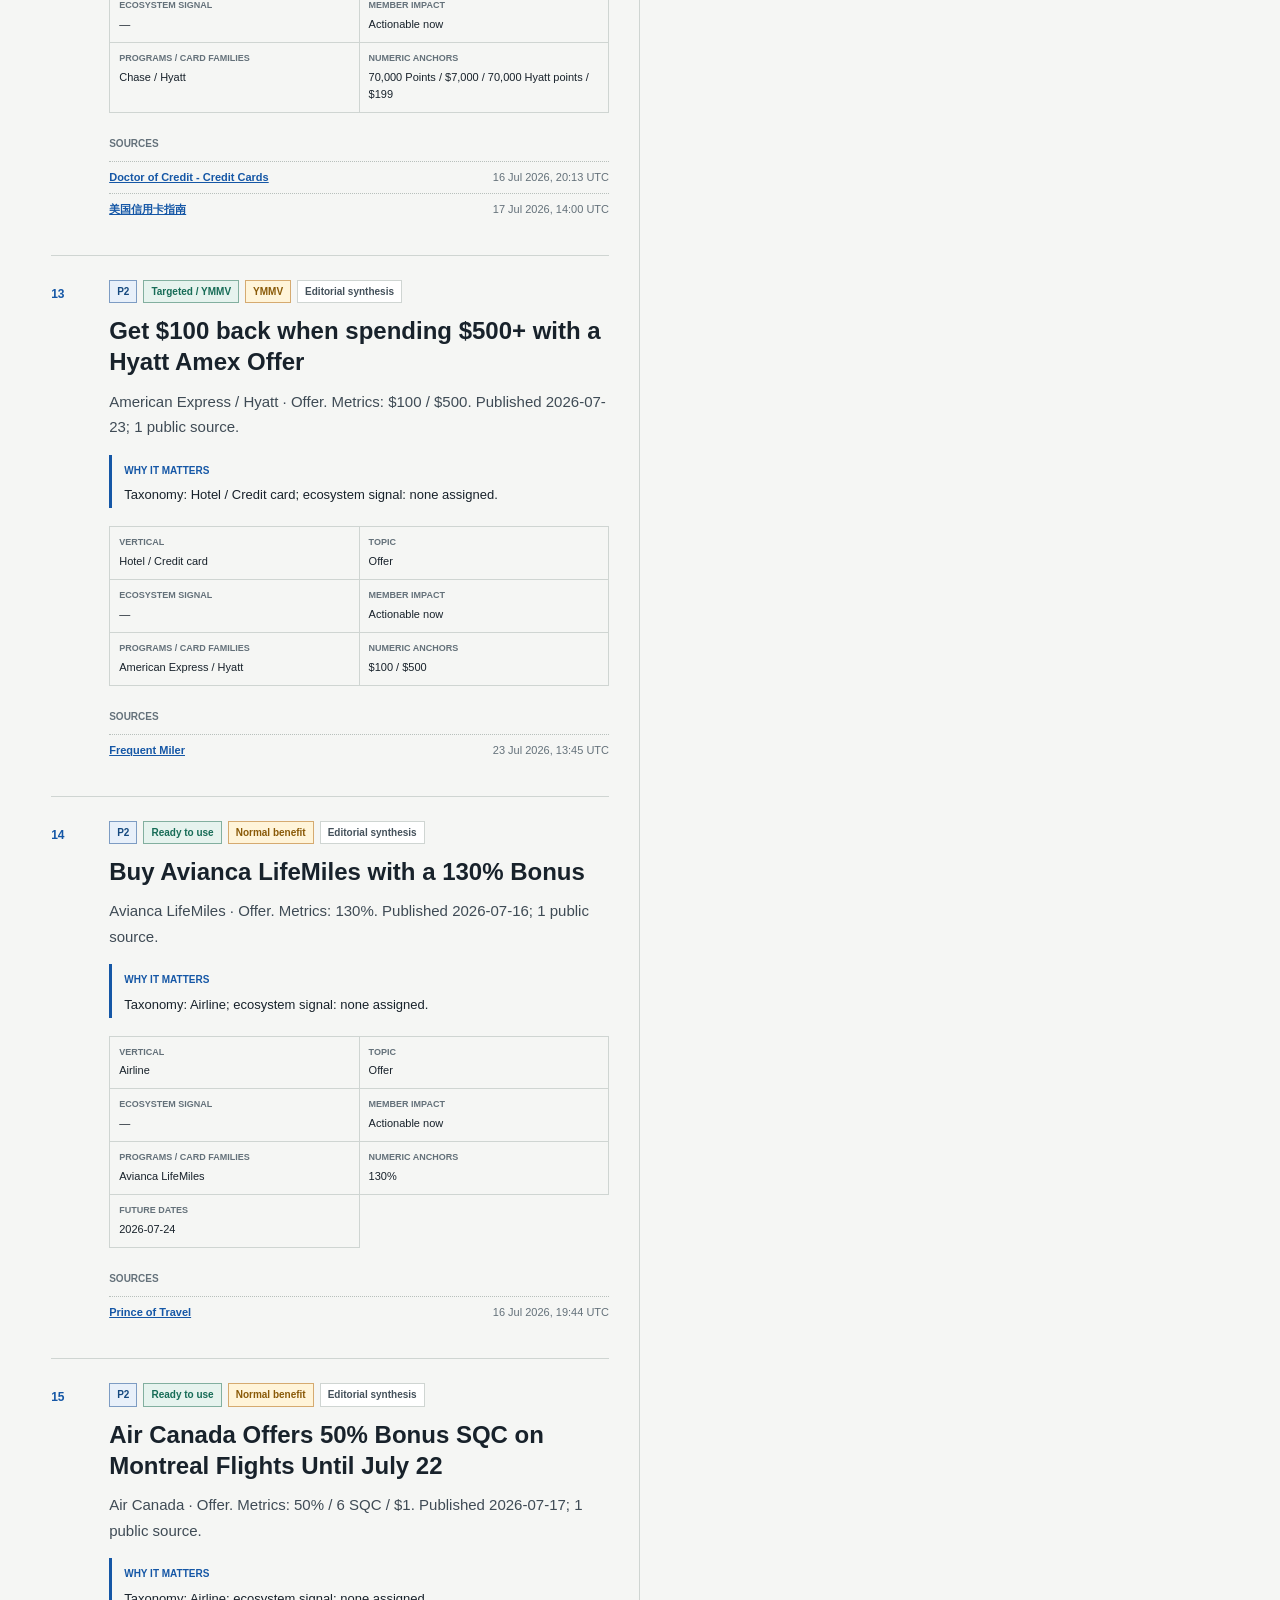
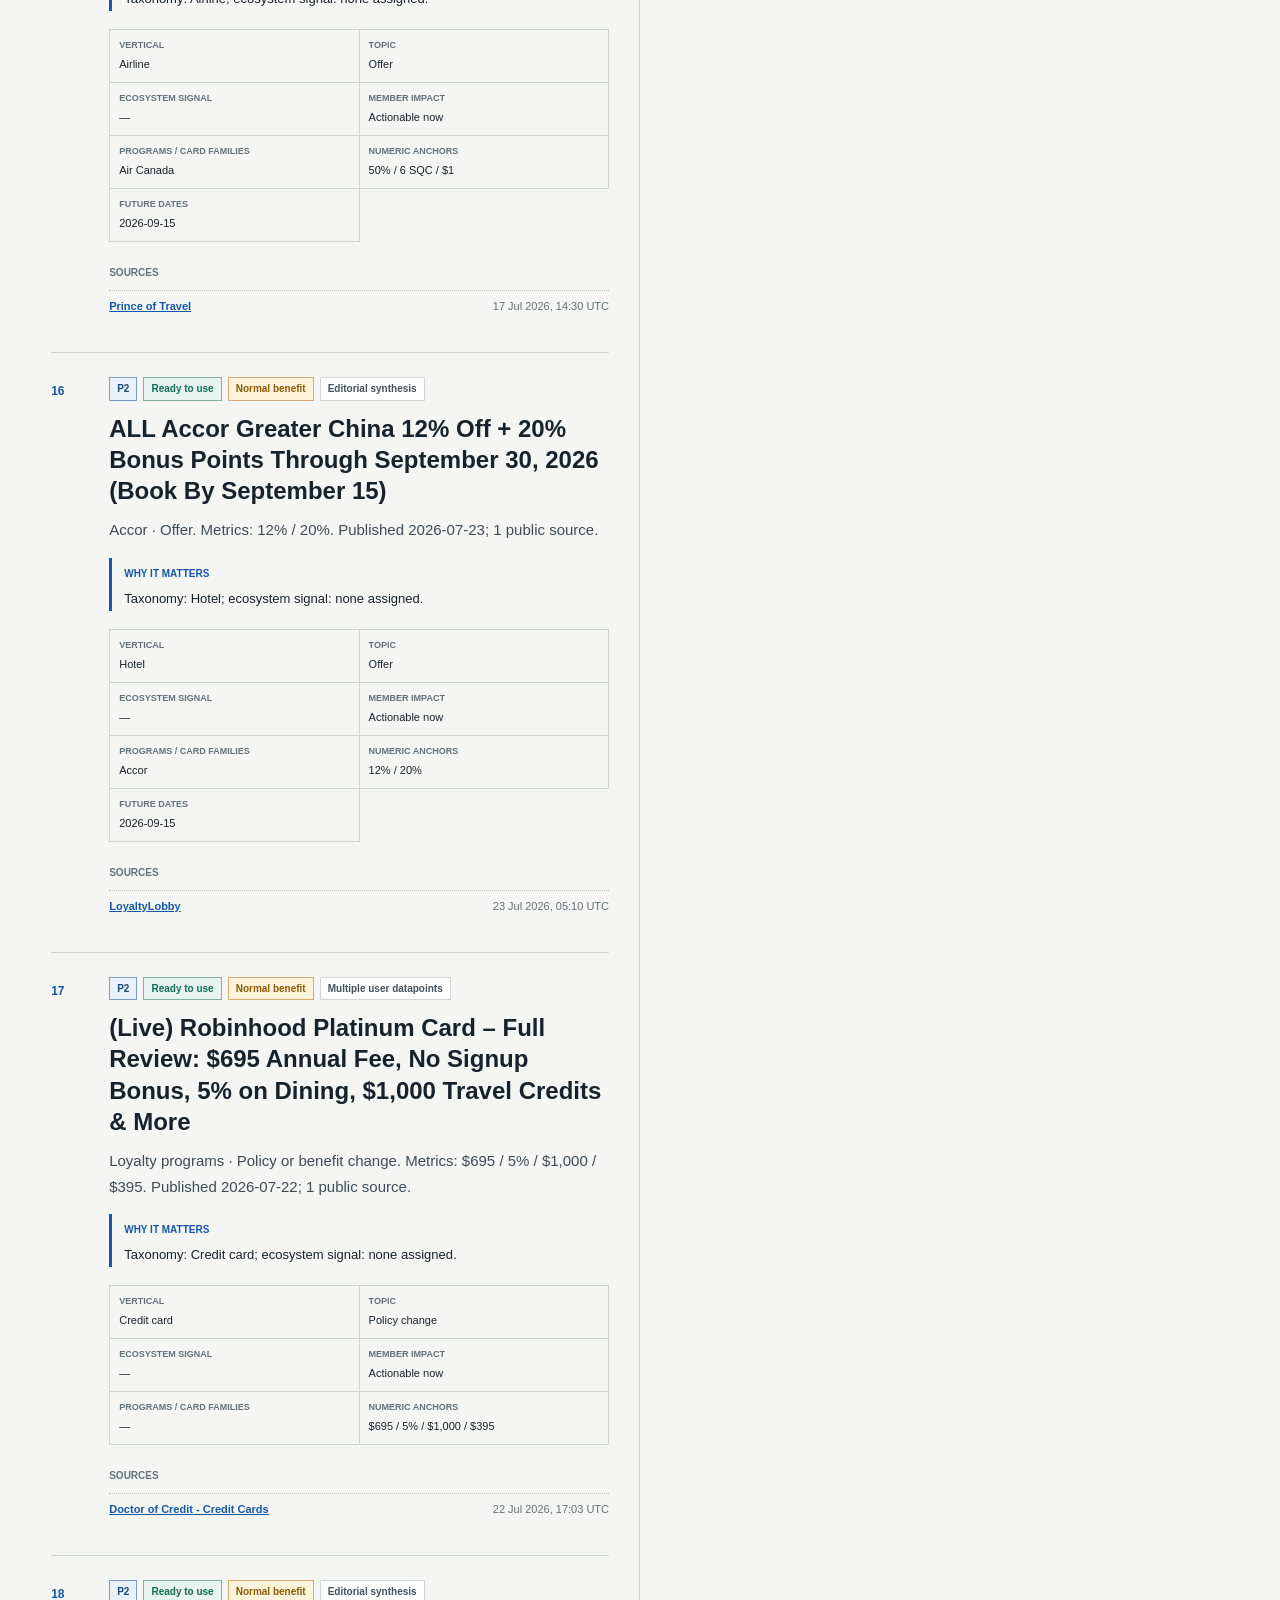
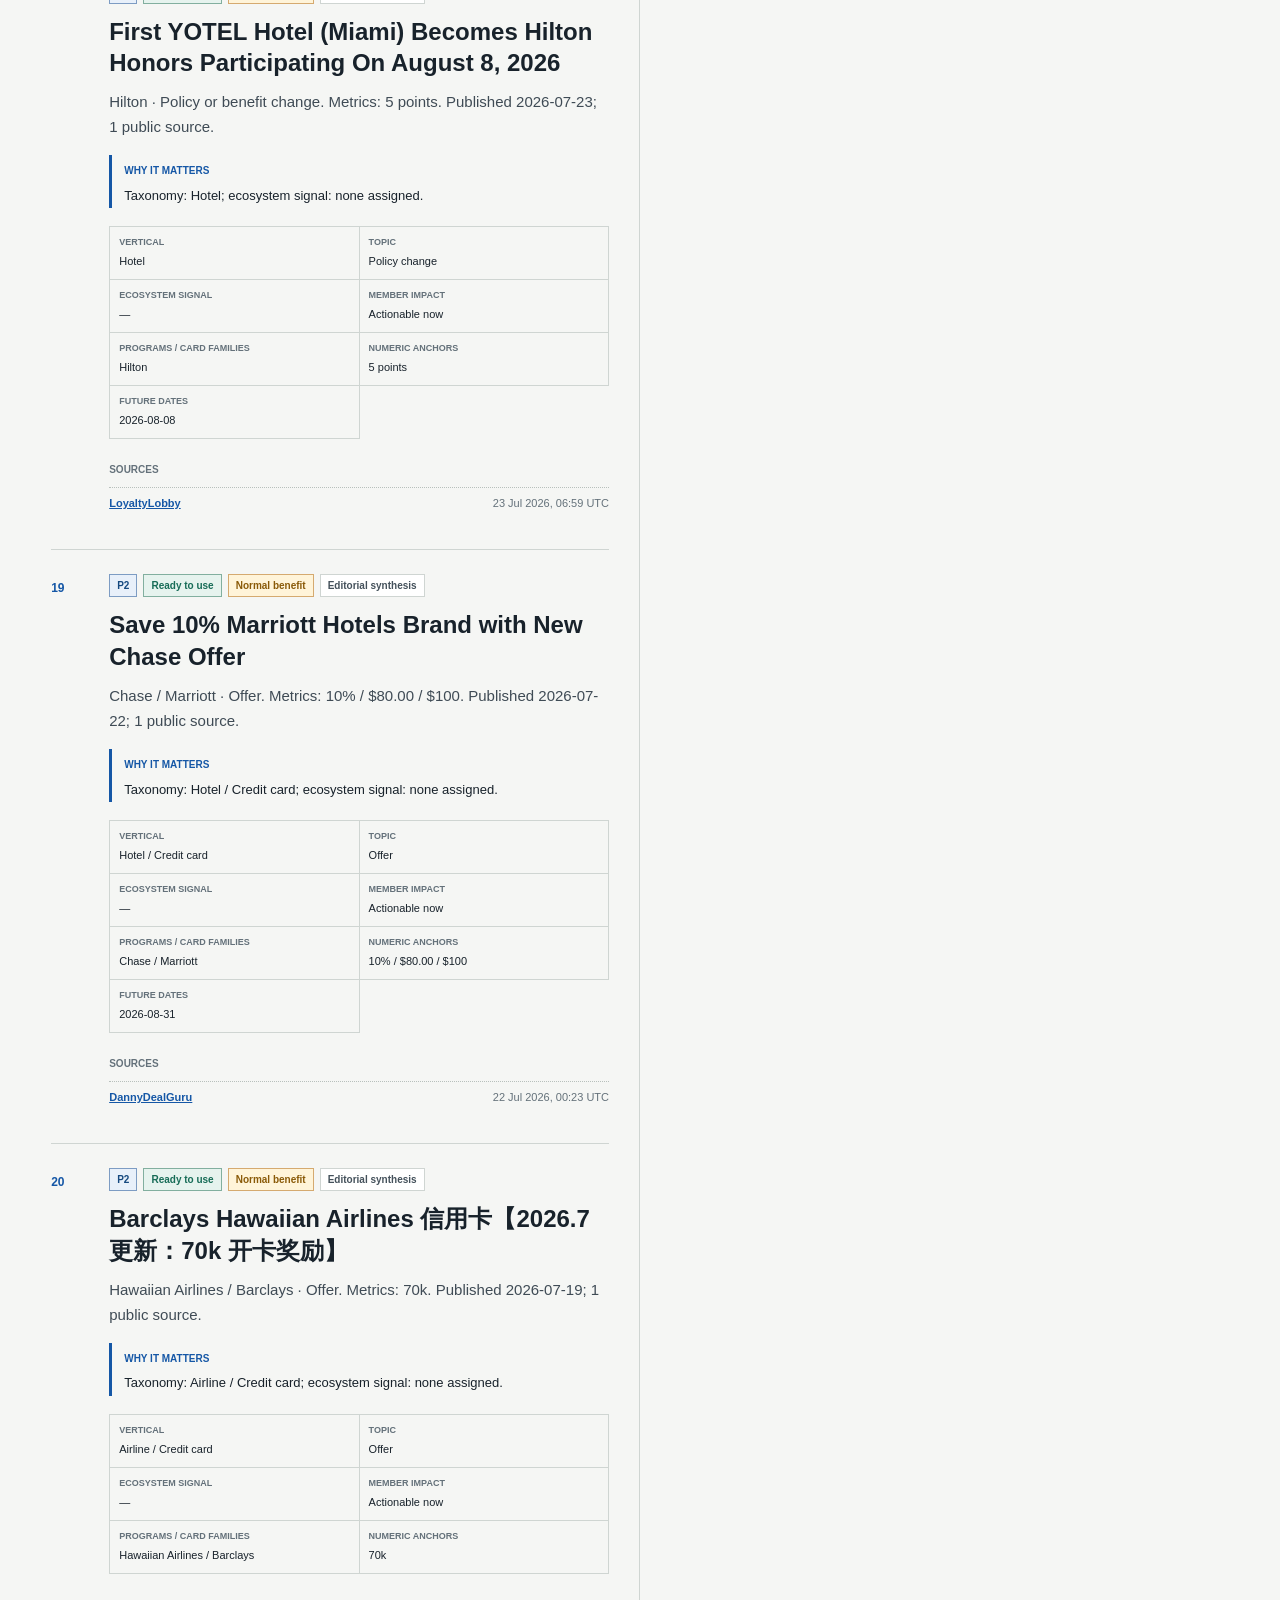
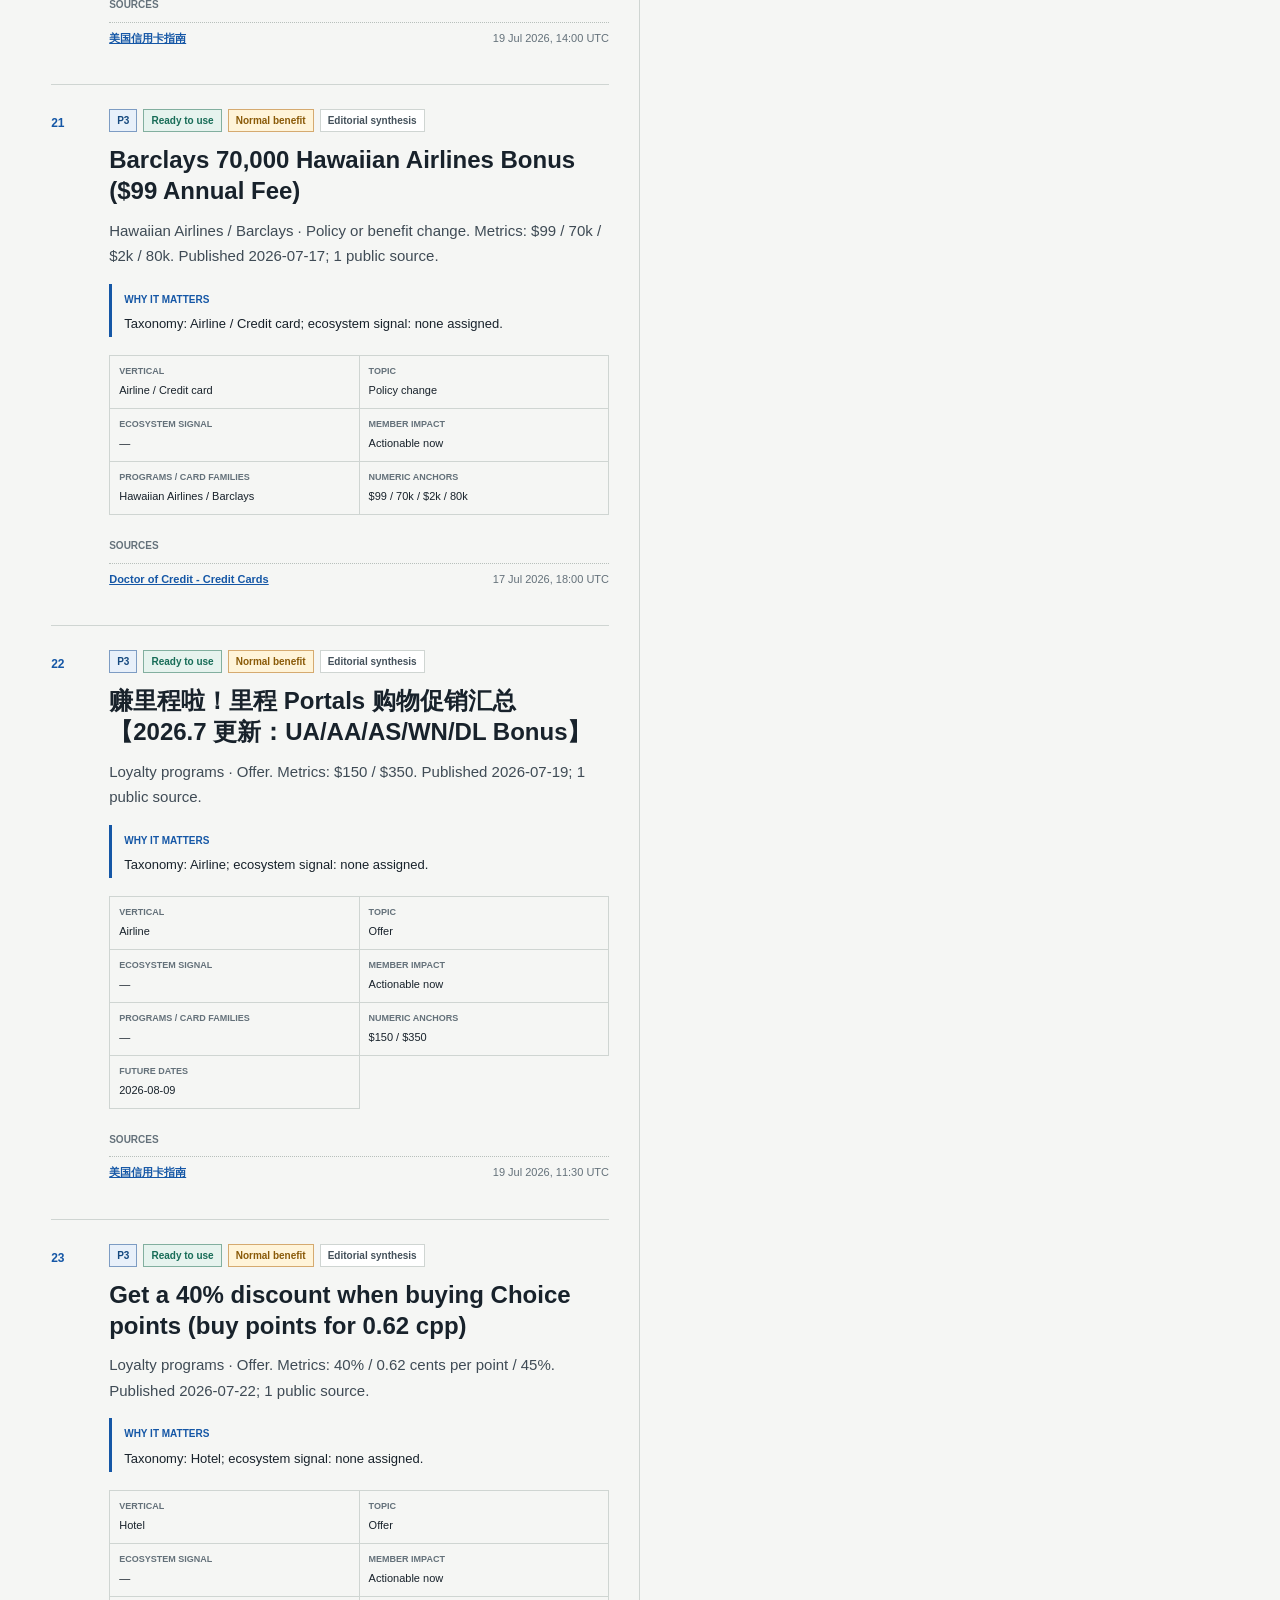
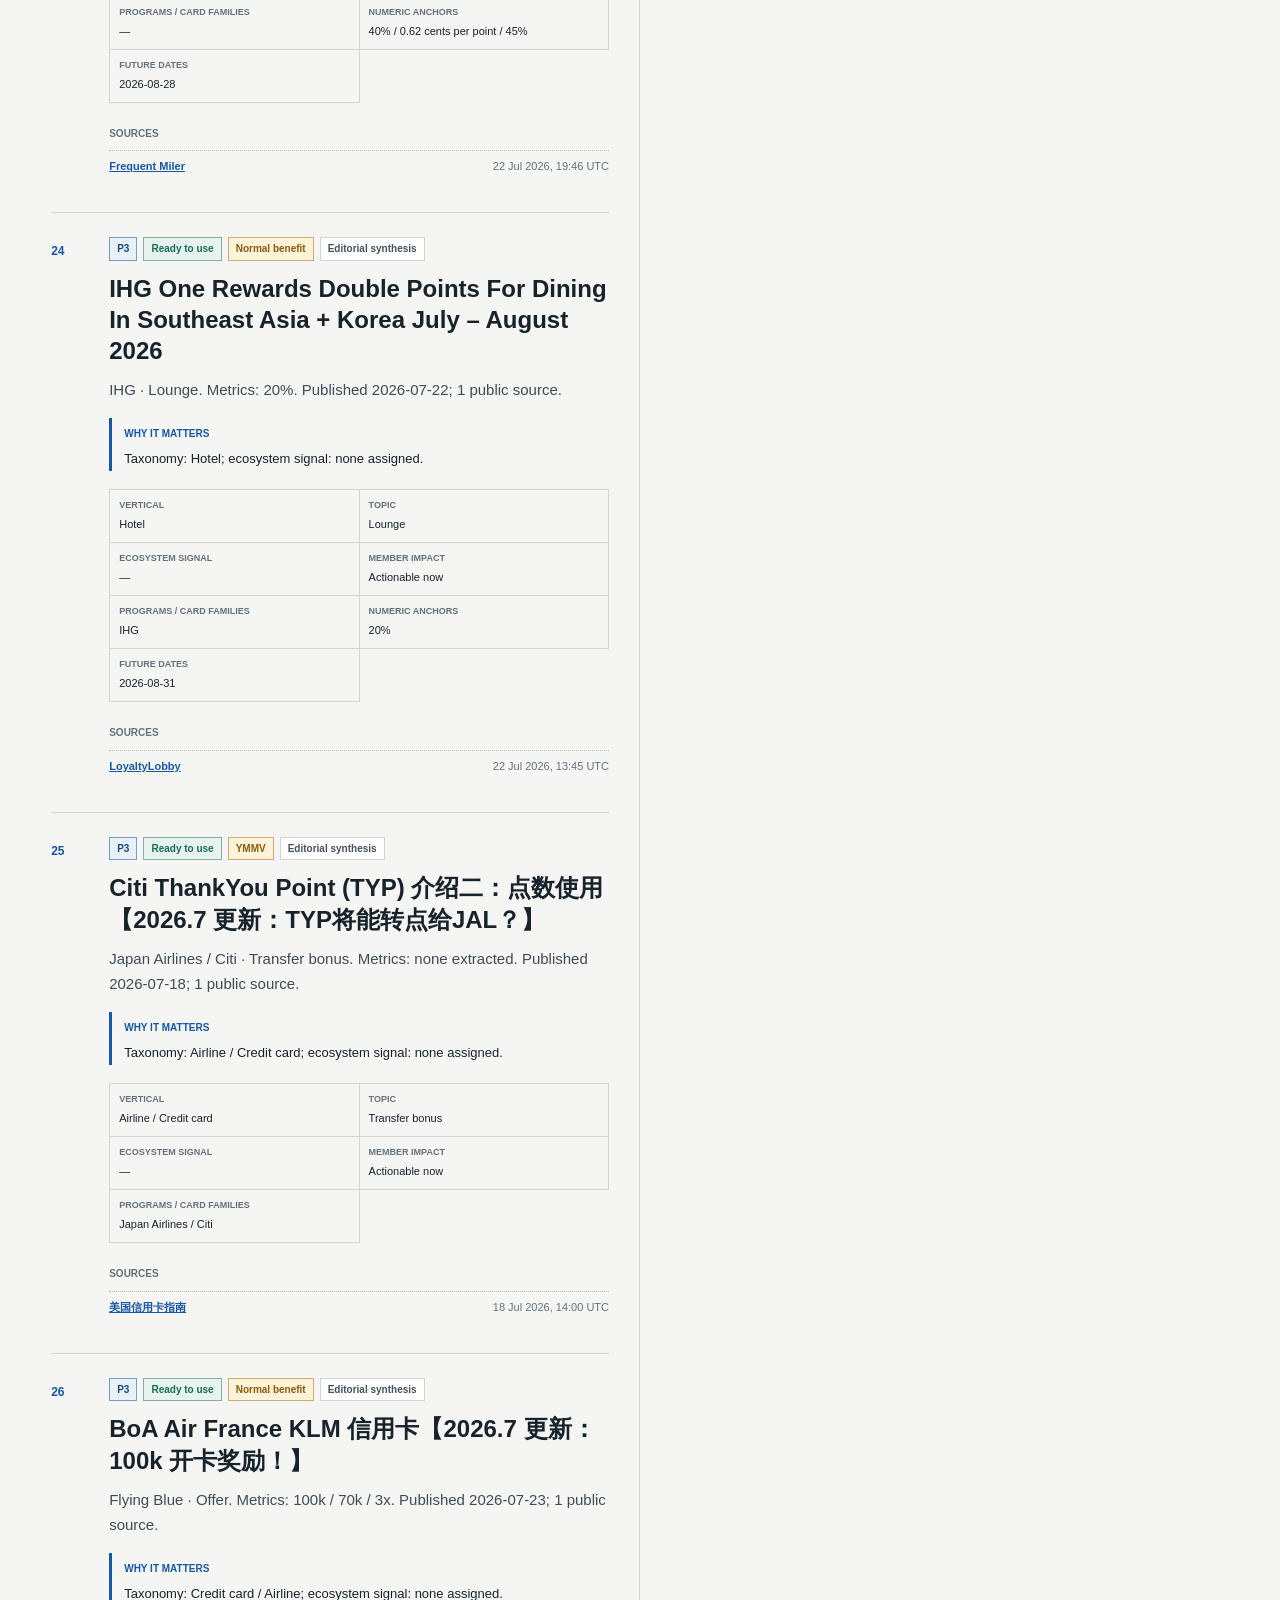
==== commit cc5cabc4: "report: publish 2026-W30 public brief" ====
--- a/docs/site/index.html
+++ b/docs/site/index.html
@@ -6,208 +6,208 @@
 <link rel="stylesheet" href="assets/site.css"></head><body data-page-locale="en">
 <a class="skip-link" href="#content">Skip to content</a>
 <header class="site-header"><a class="brand" href="en/">Loyalty Radar</a><nav class="primary-nav" aria-label="Primary navigation"><a href="en/">Latest report</a><a href="en/#archive">Archive</a><a href="en/sources/">59-source catalog</a><a href="https://github.com/lonelydoctor/loyalty-radar">GitHub</a></nav><nav class="language-switch" aria-label="Language / 语言"><a class="current" href="en/" hreflang="en">English</a><a class="" href="zh-CN/" hreflang="zh-CN">简体中文</a></nav></header>
-<main id="content" class="report-page" data-report-state="published" data-report-contract="loyalty-radar-public-report/v1" data-report-id="2026-W29" data-window-hours="336" data-future-days="60">
-<section class="report-hero published" data-layout-check><div class="hero-copy"><p class="eyebrow">Latest reviewed report</p><h1>Loyalty Radar</h1><p class="hero-subtitle" data-critical-text>Two evidence lanes: actions for members and structural signals across loyalty programs.</p><div class="cta-row" data-layout-check><a class="button primary" href="https://github.com/lonelydoctor/loyalty-radar#30-second-quick-start">Install Agent Skill</a><a class="button secondary" href="en/sources/">Browse the real source catalog</a><a class="text-link" href="https://github.com/lonelydoctor/loyalty-radar">View on GitHub</a></div></div><dl class="report-meta"><div><dt>Generated</dt><dd><time datetime="2026-07-17T19:31:27.009002+00:00">17 Jul 2026, 19:31 UTC</time></dd></div><div><dt>Public audit completed</dt><dd><time datetime="2026-07-17T19:36:51+00:00">17 Jul 2026, 19:36 UTC</time></dd></div><div><dt>Evidence window</dt><dd>03 Jul 2026 – 17 Jul 2026 (14 days)</dd></div><div><dt>Forward watch</dt><dd>Next 60 days</dd></div></dl></section>
-<section class="health-band" aria-labelledby="health-title" data-layout-check><div class="section-heading compact"><p class="eyebrow">Health</p><h2 id="health-title">Collection health</h2></div><div class="health-grid"><div class="health-metric" data-health="configured_sources"><strong>55</strong><span>Configured sources</span></div><div class="health-metric" data-health="script_eligible_sources"><strong>53</strong><span>Script-eligible</span></div><div class="health-metric" data-health="script_ok_sources"><strong>50 / 53</strong><span>Script sources healthy</span></div><div class="health-metric" data-health="script_ok_rate"><strong>94.3%</strong><span>Script-source success</span></div><div class="health-metric" data-health="fallback_sources"><strong>0</strong><span>Public-cache fallbacks</span></div><div class="health-metric" data-health="p0_ok_sources"><strong>21 / 21</strong><span>P0 sources healthy</span></div><div class="health-metric" data-health="events_checked"><strong>40</strong><span>Events audited</span></div><div class="health-metric" data-health="duplicate_events"><strong>0</strong><span>Duplicate events</span></div><div class="health-metric" data-health="duplicate_rate"><strong>0.0%</strong><span>Duplicate rate</span></div></div></section><section class="lane-grid" data-layout-check><section class="lane lane-c-end" aria-labelledby="lane-c-end"><div class="lane-heading"><span>33</span><div><h2 id="lane-c-end">Member action radar</h2><p>Promotions, transfer bonuses, credits, status, redemption, bugs, clawbacks, and operational datapoints.</p></div></div><article class="event" data-event-id="905d78c9168a4f" data-event-locale="en" data-layout-check>
-<div class="event-sequence">01</div><div class="event-content"><div class="badges"><span class="badge priority">P1</span><span class="badge action">High risk: do not attempt</span><span class="badge risk">Possible clawback</span><span class="badge confidence">Corroborated across sources</span></div>
-<h3 class="event-title" data-critical-text>Register an AA business account and get 25k AA miles for free! [Update: DEAD, all previously issued miles have also been clawbacked]</h3><p class="event-summary">American Airlines · Clawback. Metrics: 25,000 Miles / 25k AA miles. Published 2026-07-11; 2 public sources.</p>
-<div class="why"><span>Why it matters</span><p>Taxonomy: Airline; ecosystem signal: Operational reliability.</p></div>
-<dl class="event-facts"><div><dt>Vertical</dt><dd>Airline</dd></div><div><dt>Topic</dt><dd>Clawback</dd></div><div><dt>Ecosystem signal</dt><dd>Operational reliability</dd></div><div><dt>Member impact</dt><dd>Avoid or verify</dd></div><div><dt>Programs / card families</dt><dd>American Airlines</dd></div><div class="event-extra"><dt>Numeric anchors</dt><dd>25,000 Miles / 25k AA miles</dd></div><div class="event-extra"><dt>Future dates</dt><dd>2026-07-31</dd></div></dl>
-<div class="source-block"><span class="source-label">Sources</span><ol><li><a class="source-reference" href="https://www.uscreditcardguide.com/zhuceaashangyezhanghaobaina25k-aalicheng/" target="_blank" rel="noreferrer">美国信用卡指南</a><time datetime="2026-07-11T13:07:23+00:00">11 Jul 2026, 13:07 UTC</time></li><li><a class="source-reference" href="https://www.doctorofcredit.com/aadvantage-business-loyalty-account-get-10000-miles-for-joining-code-bns10k/" target="_blank" rel="noreferrer">Doctor of Credit - Credit Cards</a><time datetime="2026-07-10T16:55:24+00:00">10 Jul 2026, 16:55 UTC</time></li></ol></div></div></article><article class="event" data-event-id="4f150cc50017bd" data-event-locale="en" data-layout-check>
-<div class="event-sequence">02</div><div class="event-content"><div class="badges"><span class="badge priority">P1</span><span class="badge action">Ready to use</span><span class="badge risk">Normal benefit</span><span class="badge confidence">Editorial synthesis</span></div>
+<main id="content" class="report-page" data-report-state="published" data-report-contract="loyalty-radar-public-report/v1" data-report-id="2026-W30" data-window-hours="336" data-future-days="60">
+<section class="report-hero published" data-layout-check><div class="hero-copy"><p class="eyebrow">Latest reviewed report</p><h1>Loyalty Radar</h1><p class="hero-subtitle" data-critical-text>Two evidence lanes: actions for members and structural signals across loyalty programs.</p><div class="cta-row" data-layout-check><a class="button primary" href="https://github.com/lonelydoctor/loyalty-radar#30-second-quick-start">Install Agent Skill</a><a class="button secondary" href="en/sources/">Browse the real source catalog</a><a class="text-link" href="https://github.com/lonelydoctor/loyalty-radar">View on GitHub</a></div></div><dl class="report-meta"><div><dt>Generated</dt><dd><time datetime="2026-07-23T17:06:42.930547+00:00">23 Jul 2026, 17:06 UTC</time></dd></div><div><dt>Public audit completed</dt><dd><time datetime="2026-07-23T17:08:44+00:00">23 Jul 2026, 17:08 UTC</time></dd></div><div><dt>Evidence window</dt><dd>09 Jul 2026 – 23 Jul 2026 (14 days)</dd></div><div><dt>Forward watch</dt><dd>Next 60 days</dd></div></dl></section>
+<section class="health-band" aria-labelledby="health-title" data-layout-check><div class="section-heading compact"><p class="eyebrow">Health</p><h2 id="health-title">Collection health</h2></div><div class="health-grid"><div class="health-metric" data-health="configured_sources"><strong>55</strong><span>Configured sources</span></div><div class="health-metric" data-health="script_eligible_sources"><strong>53</strong><span>Script-eligible</span></div><div class="health-metric" data-health="script_ok_sources"><strong>51 / 53</strong><span>Script sources healthy</span></div><div class="health-metric" data-health="script_ok_rate"><strong>96.2%</strong><span>Script-source success</span></div><div class="health-metric" data-health="fallback_sources"><strong>14</strong><span>Public-cache fallbacks</span></div><div class="health-metric" data-health="p0_ok_sources"><strong>20 / 21</strong><span>P0 sources healthy</span></div><div class="health-metric" data-health="events_checked"><strong>40</strong><span>Events audited</span></div><div class="health-metric" data-health="duplicate_events"><strong>0</strong><span>Duplicate events</span></div><div class="health-metric" data-health="duplicate_rate"><strong>0.0%</strong><span>Duplicate rate</span></div></div></section><section class="lane-grid" data-layout-check><section class="lane lane-c-end" aria-labelledby="lane-c-end"><div class="lane-heading"><span>33</span><div><h2 id="lane-c-end">Member action radar</h2><p>Promotions, transfer bonuses, credits, status, redemption, bugs, clawbacks, and operational datapoints.</p></div></div><article class="event" data-event-id="4f150cc50017bd" data-event-locale="en" data-layout-check>
+<div class="event-sequence">01</div><div class="event-content"><div class="badges"><span class="badge priority">P1</span><span class="badge action">Ready to use</span><span class="badge risk">Normal benefit</span><span class="badge confidence">Editorial synthesis</span></div>
 <h3 class="event-title" data-critical-text>Rove Adds Qantas Frequent Flyer as 20th Transfer Partner + a 50% Transfer Bonus</h3><p class="event-summary">Qantas · Transfer bonus. Metrics: 50% / 1,000 Rove Miles / 1,500 Qantas Points / 1,500 miles. Published 2026-07-15; 1 public source.</p>
 <div class="why"><span>Why it matters</span><p>Taxonomy: Airline; ecosystem signal: Partner contract shift.</p></div>
 <dl class="event-facts"><div><dt>Vertical</dt><dd>Airline</dd></div><div><dt>Topic</dt><dd>Transfer bonus</dd></div><div><dt>Ecosystem signal</dt><dd>Partner contract shift</dd></div><div><dt>Member impact</dt><dd>Actionable now</dd></div><div><dt>Programs / card families</dt><dd>Qantas</dd></div><div class="event-extra"><dt>Numeric anchors</dt><dd>50% / 1,000 Rove Miles / 1,500 Qantas Points / 1,500 miles</dd></div><div class="event-extra"><dt>Future dates</dt><dd>2026-08-14</dd></div></dl>
 <div class="source-block"><span class="source-label">Sources</span><ol><li><a class="source-reference" href="https://milestalk.com/rove-adds-qantas-frequent-flyer-as-20th-transfer-partner-a-50-transfer-bonus/" target="_blank" rel="noreferrer">MilesTalk</a><time datetime="2026-07-15T10:00:44+00:00">15 Jul 2026, 10:00 UTC</time></li></ol></div></div></article><article class="event" data-event-id="67a28503c26cfe" data-event-locale="en" data-layout-check>
-<div class="event-sequence">03</div><div class="event-content"><div class="badges"><span class="badge priority">P1</span><span class="badge action">Ready to use</span><span class="badge risk">Normal benefit</span><span class="badge confidence">Corroborated across sources</span></div>
-<h3 class="event-title" data-critical-text>Link Marriott Bonvoy® &amp; JAL Mileage Bank Account-Receive FLY ON Points &amp; Status Match</h3><p class="event-summary">Marriott / Japan Airlines / oneworld · Status match. Metrics: 3:1 / 5,000 bonus miles / 60,000 points / 60K Marriott points. Published 2026-07-14; 4 public sources.</p>
+<div class="event-sequence">02</div><div class="event-content"><div class="badges"><span class="badge priority">P1</span><span class="badge action">Ready to use</span><span class="badge risk">Normal benefit</span><span class="badge confidence">Corroborated across sources</span></div>
+<h3 class="event-title" data-critical-text>Link Marriott Bonvoy® &amp; JAL Mileage Bank Account-Receive FLY ON Points &amp; Status Match</h3><p class="event-summary">Marriott / Japan Airlines / oneworld · Status match. Metrics: none extracted. Published 2026-07-14; 3 public sources.</p>
 <div class="why"><span>Why it matters</span><p>Taxonomy: Hotel / Airline; ecosystem signal: Partner contract shift.</p></div>
-<dl class="event-facts"><div><dt>Vertical</dt><dd>Hotel / Airline</dd></div><div><dt>Topic</dt><dd>Status match</dd></div><div><dt>Ecosystem signal</dt><dd>Partner contract shift</dd></div><div><dt>Member impact</dt><dd>Actionable now</dd></div><div><dt>Programs / card families</dt><dd>Marriott / Japan Airlines / oneworld</dd></div><div class="event-extra"><dt>Numeric anchors</dt><dd>3:1 / 5,000 bonus miles / 60,000 points / 60K Marriott points</dd></div></dl>
-<div class="source-block"><span class="source-label">Sources</span><ol><li><a class="source-reference" href="https://www.flyertalk.com/forum/marriott-marriott-bonvoy/2220668-link-marriott-bonvoy-jal-mileage-bank-account-receive-fly-points-status-match.html" target="_blank" rel="noreferrer">FlyerTalk - Marriott Bonvoy</a><time datetime="2026-07-14T04:59:25+00:00">14 Jul 2026, 04:59 UTC</time></li><li><a class="source-reference" href="https://princeoftravel.com/news/marriott-bonvoy-japan-airlines-preferred-partnership/" target="_blank" rel="noreferrer">Prince of Travel</a><time datetime="2026-07-14T14:49:25+00:00">14 Jul 2026, 14:49 UTC</time></li><li><a class="source-reference" href="https://milestalk.com/marriott-jal-partnership-can-mean-instant-oneworld-status/" target="_blank" rel="noreferrer">MilesTalk</a><time datetime="2026-07-14T19:44:31+00:00">14 Jul 2026, 19:44 UTC</time></li><li><a class="source-reference" href="https://frequentmiler.com/marriott-japan-airlines-launch-deeper-partnership-earn-bonus-points-get-status-match-earn-status-points-more/" target="_blank" rel="noreferrer">Frequent Miler</a><time datetime="2026-07-15T17:45:33+00:00">15 Jul 2026, 17:45 UTC</time></li></ol></div></div></article><article class="event" data-event-id="b13336c4842244" data-event-locale="en" data-layout-check>
-<div class="event-sequence">04</div><div class="event-content"><div class="badges"><span class="badge priority">P2</span><span class="badge action">Targeted / YMMV</span><span class="badge risk">YMMV</span><span class="badge confidence">Corroborated across sources</span></div>
-<h3 class="event-title" data-critical-text>[Ends Soon] Chase Sapphire Preferred 100,000 Points Offer</h3><p class="event-summary">Chase · Offer. Metrics: 100,000 Points / $5,000 / $95 / $100. Published 2026-07-16; 6 public sources.</p>
-<div class="why"><span>Why it matters</span><p>Taxonomy: Credit card; ecosystem signal: none assigned.</p></div>
-<dl class="event-facts"><div><dt>Vertical</dt><dd>Credit card</dd></div><div><dt>Topic</dt><dd>Offer</dd></div><div><dt>Ecosystem signal</dt><dd>—</dd></div><div><dt>Member impact</dt><dd>Actionable now</dd></div><div><dt>Programs / card families</dt><dd>Chase</dd></div><div class="event-extra"><dt>Numeric anchors</dt><dd>100,000 Points / $5,000 / $95 / $100</dd></div><div class="event-extra"><dt>Future dates</dt><dd>2026-08-17</dd></div></dl>
-<div class="source-block"><span class="source-label">Sources</span><ol><li><a class="source-reference" href="https://www.doctorofcredit.com/chase-sapphire-preferred-100000-points-offer/" target="_blank" rel="noreferrer">Doctor of Credit - Credit Cards</a><time datetime="2026-07-16T13:50:18+00:00">16 Jul 2026, 13:50 UTC</time></li><li><a class="source-reference" href="https://thepointsguy.com/news/chase-sapphire-preferred-100k-point-bonus-offer-ending-soon/" target="_blank" rel="noreferrer">The Points Guy</a><time datetime="2026-07-16T13:02:13+00:00">16 Jul 2026, 13:02 UTC</time></li><li><a class="source-reference" href="https://milestalk.com/ending-soon-best-ever-100000-point-offer-on-chase-sapphire-preferred/" target="_blank" rel="noreferrer">MilesTalk</a><time datetime="2026-07-16T15:07:39+00:00">16 Jul 2026, 15:07 UTC</time></li><li><a class="source-reference" href="https://frequentmiler.com/now-earn-100k-points-with-new-chase-sapphire-preferred-card-offer/" target="_blank" rel="noreferrer">Frequent Miler</a><time datetime="2026-07-16T15:51:28+00:00">16 Jul 2026, 15:51 UTC</time></li><li><a class="source-reference" href="https://dannydealguru.com/chase-sapphire-preferred-100k-bonus-2026/" target="_blank" rel="noreferrer">DannyDealGuru</a><time datetime="2026-07-16T16:23:36+00:00">16 Jul 2026, 16:23 UTC</time></li><li><a class="source-reference" href="https://onemileatatime.com/deals/chase-sapphire-preferred-bonus/" target="_blank" rel="noreferrer">One Mile at a Time</a><time datetime="2026-07-16T18:47:59+00:00">16 Jul 2026, 18:47 UTC</time></li></ol></div></div></article><article class="event" data-event-id="7be89fb5b00b95" data-event-locale="en" data-layout-check>
-<div class="event-sequence">05</div><div class="event-content"><div class="badges"><span class="badge priority">P2</span><span class="badge action">Enrollment required</span><span class="badge risk">YMMV</span><span class="badge confidence">Corroborated across sources</span></div>
-<h3 class="event-title" data-critical-text>New United Mile Play Offers: See If You’re Targeted For Bonus Miles</h3><p class="event-summary">United · Offer. Metrics: 26,000 bonus miles. Published 2026-07-16; 2 public sources.</p>
-<div class="why"><span>Why it matters</span><p>Taxonomy: Airline; ecosystem signal: none assigned.</p></div>
-<dl class="event-facts"><div><dt>Vertical</dt><dd>Airline</dd></div><div><dt>Topic</dt><dd>Offer</dd></div><div><dt>Ecosystem signal</dt><dd>—</dd></div><div><dt>Member impact</dt><dd>Actionable now</dd></div><div><dt>Programs / card families</dt><dd>United</dd></div><div class="event-extra"><dt>Numeric anchors</dt><dd>26,000 bonus miles</dd></div><div class="event-extra"><dt>Future dates</dt><dd>2026-08-28</dd></div></dl>
-<div class="source-block"><span class="source-label">Sources</span><ol><li><a class="source-reference" href="https://frequentmiler.com/united-mile-play-offers-see-if-youre-targeted-for-bonus-miles/" target="_blank" rel="noreferrer">Frequent Miler</a><time datetime="2026-07-16T13:45:50+00:00">16 Jul 2026, 13:45 UTC</time></li><li><a class="source-reference" href="https://dannydealguru.com/united-mile-play-promo/" target="_blank" rel="noreferrer">DannyDealGuru</a><time datetime="2026-07-16T18:23:02+00:00">16 Jul 2026, 18:23 UTC</time></li></ol></div></div></article><article class="event" data-event-id="4be32bb639b105" data-event-locale="en" data-layout-check>
-<div class="event-sequence">06</div><div class="event-content"><div class="badges"><span class="badge priority">P2</span><span class="badge action">Targeted / YMMV</span><span class="badge risk">YMMV</span><span class="badge confidence">Corroborated across sources</span></div>
-<h3 class="event-title" data-critical-text>Buy Aeroplan Points with up to a 110% Bonus (Ends July 19)</h3><p class="event-summary">Air Canada · Offer. Metrics: 110% / 55% / 75% / 1.79 cents per point. Published 2026-07-17; 3 public sources.</p>
-<div class="why"><span>Why it matters</span><p>Taxonomy: Airline; ecosystem signal: none assigned.</p></div>
-<dl class="event-facts"><div><dt>Vertical</dt><dd>Airline</dd></div><div><dt>Topic</dt><dd>Offer</dd></div><div><dt>Ecosystem signal</dt><dd>—</dd></div><div><dt>Member impact</dt><dd>Actionable now</dd></div><div><dt>Programs / card families</dt><dd>Air Canada</dd></div><div class="event-extra"><dt>Numeric anchors</dt><dd>110% / 55% / 75% / 1.79 cents per point</dd></div><div class="event-extra"><dt>Future dates</dt><dd>2026-07-19</dd></div></dl>
-<div class="source-block"><span class="source-label">Sources</span><ol><li><a class="source-reference" href="https://princeoftravel.com/deals/buy-aeroplan-points/" target="_blank" rel="noreferrer">Prince of Travel</a><time datetime="2026-07-17T13:38:29+00:00">17 Jul 2026, 13:38 UTC</time></li><li><a class="source-reference" href="https://onemileatatime.com/deals/buy-air-canada-aeroplan-points/" target="_blank" rel="noreferrer">One Mile at a Time</a><time datetime="2026-07-16T12:10:34+00:00">16 Jul 2026, 12:10 UTC</time></li><li><a class="source-reference" href="https://www.flyertalk.com/forum/air-canada-aeroplan/2220828-aeroplan-selling-points-up-110-bonus-july-2026-a.html" target="_blank" rel="noreferrer">FlyerTalk - Air Canada Aeroplan</a><time datetime="2026-07-16T19:27:49+00:00">16 Jul 2026, 19:27 UTC</time></li></ol></div></div></article><article class="event" data-event-id="11a53f83c0fbbd" data-event-locale="en" data-layout-check>
-<div class="event-sequence">07</div><div class="event-content"><div class="badges"><span class="badge priority">P2</span><span class="badge action">High risk: do not attempt</span><span class="badge risk">Possible clawback</span><span class="badge confidence">Editorial synthesis</span></div>
+<dl class="event-facts"><div><dt>Vertical</dt><dd>Hotel / Airline</dd></div><div><dt>Topic</dt><dd>Status match</dd></div><div><dt>Ecosystem signal</dt><dd>Partner contract shift</dd></div><div><dt>Member impact</dt><dd>Actionable now</dd></div><div><dt>Programs / card families</dt><dd>Marriott / Japan Airlines / oneworld</dd></div></dl>
+<div class="source-block"><span class="source-label">Sources</span><ol><li><a class="source-reference" href="https://www.flyertalk.com/forum/marriott-marriott-bonvoy/2220668-link-marriott-bonvoy-jal-mileage-bank-account-receive-fly-points-status-match.html" target="_blank" rel="noreferrer">FlyerTalk - Marriott Bonvoy</a><time datetime="2026-07-14T04:59:25+00:00">14 Jul 2026, 04:59 UTC</time></li><li><a class="source-reference" href="https://princeoftravel.com/news/marriott-bonvoy-japan-airlines-preferred-partnership/" target="_blank" rel="noreferrer">Prince of Travel</a><time datetime="2026-07-14T14:49:25+00:00">14 Jul 2026, 14:49 UTC</time></li><li><a class="source-reference" href="https://milestalk.com/marriott-jal-partnership-can-mean-instant-oneworld-status/" target="_blank" rel="noreferrer">MilesTalk</a><time datetime="2026-07-14T19:44:31+00:00">14 Jul 2026, 19:44 UTC</time></li></ol></div></div></article><article class="event" data-event-id="b13336c4842244" data-event-locale="en" data-layout-check>
+<div class="event-sequence">03</div><div class="event-content"><div class="badges"><span class="badge priority">P2</span><span class="badge action">Targeted / YMMV</span><span class="badge risk">YMMV</span><span class="badge confidence">Corroborated across sources</span></div>
+<h3 class="event-title" data-critical-text>[Ends Soon] Chase Sapphire Preferred 100,000 Points Offer</h3><p class="event-summary">Chase · Offer. Metrics: 100,000 Points / $5,000 / $95 / $100. Published 2026-07-16; 4 public sources.</p>
+<div class="why"><span>Why it matters</span><p>Taxonomy: Credit card; ecosystem signal: none assigned.</p></div>
+<dl class="event-facts"><div><dt>Vertical</dt><dd>Credit card</dd></div><div><dt>Topic</dt><dd>Offer</dd></div><div><dt>Ecosystem signal</dt><dd>—</dd></div><div><dt>Member impact</dt><dd>Actionable now</dd></div><div><dt>Programs / card families</dt><dd>Chase</dd></div><div class="event-extra"><dt>Numeric anchors</dt><dd>100,000 Points / $5,000 / $95 / $100</dd></div><div class="event-extra"><dt>Future dates</dt><dd>2026-08-17 / 2026-07-23 / 2026-07-30</dd></div></dl>
+<div class="source-block"><span class="source-label">Sources</span><ol><li><a class="source-reference" href="https://www.doctorofcredit.com/chase-sapphire-preferred-100000-points-offer/" target="_blank" rel="noreferrer">Doctor of Credit - Credit Cards</a><time datetime="2026-07-16T13:50:18+00:00">16 Jul 2026, 13:50 UTC</time></li><li><a class="source-reference" href="https://milestalk.com/ending-soon-best-ever-100000-point-offer-on-chase-sapphire-preferred/" target="_blank" rel="noreferrer">MilesTalk</a><time datetime="2026-07-16T15:07:39+00:00">16 Jul 2026, 15:07 UTC</time></li><li><a class="source-reference" href="https://thepointsguy.com/news/chase-sapphire-preferred-100k-points-faq-2026/" target="_blank" rel="noreferrer">The Points Guy</a><time datetime="2026-07-21T16:00:21+00:00">21 Jul 2026, 16:00 UTC</time></li><li><a class="source-reference" href="https://thepointsguy.com/news/chase-sapphire-preferred-100k-point-bonus-offer-last-chance-2026/" target="_blank" rel="noreferrer">The Points Guy</a><time datetime="2026-07-23T13:06:47+00:00">23 Jul 2026, 13:06 UTC</time></li><li><a class="source-reference" href="https://frequentmiler.com/now-earn-100k-points-with-new-chase-sapphire-preferred-card-offer/" target="_blank" rel="noreferrer">Frequent Miler</a><time datetime="2026-07-23T15:46:28+00:00">23 Jul 2026, 15:46 UTC</time></li></ol></div></div></article><article class="event" data-event-id="11a53f83c0fbbd" data-event-locale="en" data-layout-check>
+<div class="event-sequence">04</div><div class="event-content"><div class="badges"><span class="badge priority">P2</span><span class="badge action">High risk: do not attempt</span><span class="badge risk">Possible clawback</span><span class="badge confidence">Editorial synthesis</span></div>
 <h3 class="event-title" data-critical-text>OCBC Rewards Card extends 26,000 miles sign-up bonus</h3><p class="event-summary">OCBC · Offer. Metrics: 26,000 miles / 26,000 bonus miles / $600. Published 2026-07-16; 1 public source.</p>
 <div class="why"><span>Why it matters</span><p>Taxonomy: Credit card; ecosystem signal: none assigned.</p></div>
 <dl class="event-facts"><div><dt>Vertical</dt><dd>Credit card</dd></div><div><dt>Topic</dt><dd>Offer</dd></div><div><dt>Ecosystem signal</dt><dd>—</dd></div><div><dt>Member impact</dt><dd>Avoid or verify</dd></div><div><dt>Programs / card families</dt><dd>OCBC</dd></div><div class="event-extra"><dt>Numeric anchors</dt><dd>26,000 miles / 26,000 bonus miles / $600</dd></div></dl>
-<div class="source-block"><span class="source-label">Sources</span><ol><li><a class="source-reference" href="https://mainlymiles.com/2026/07/16/ocbc-rewards-card-extends-26000-miles-sign-up-bonus/" target="_blank" rel="noreferrer">Mainly Miles</a><time datetime="2026-07-16T09:00:49+00:00">16 Jul 2026, 09:00 UTC</time></li></ol></div></div></article><article class="event" data-event-id="192a336ec13c58" data-event-locale="en" data-layout-check>
-<div class="event-sequence">08</div><div class="event-content"><div class="badges"><span class="badge priority">P2</span><span class="badge action">Enrollment required</span><span class="badge risk">Normal benefit</span><span class="badge confidence">Editorial synthesis</span></div>
-<h3 class="event-title" data-critical-text>Have Hertz Gold+ President’s Circle status courtesy of Amex? You need to re-enroll</h3><p class="event-summary">American Express / Hertz · Policy or benefit change. Metrics: none extracted. Published 2026-07-15; 1 public source.</p>
-<div class="why"><span>Why it matters</span><p>Taxonomy: Credit card / Rental car; ecosystem signal: none assigned.</p></div>
-<dl class="event-facts"><div><dt>Vertical</dt><dd>Credit card / Rental car</dd></div><div><dt>Topic</dt><dd>Policy change</dd></div><div><dt>Ecosystem signal</dt><dd>—</dd></div><div><dt>Member impact</dt><dd>Actionable now</dd></div><div><dt>Programs / card families</dt><dd>American Express / Hertz</dd></div></dl>
-<div class="source-block"><span class="source-label">Sources</span><ol><li><a class="source-reference" href="https://frequentmiler.com/have-hertz-gold-presidents-circle-status-courtesy-of-amex-you-need-to-re-enroll/" target="_blank" rel="noreferrer">Frequent Miler</a><time datetime="2026-07-15T19:45:42+00:00">15 Jul 2026, 19:45 UTC</time></li></ol></div></div></article><article class="event" data-event-id="9c057a65cb3004" data-event-locale="en" data-layout-check>
-<div class="event-sequence">09</div><div class="event-content"><div class="badges"><span class="badge priority">P2</span><span class="badge action">Enrollment required</span><span class="badge risk">YMMV</span><span class="badge confidence">Editorial synthesis</span></div>
-<h3 class="event-title" data-critical-text>Help me understand Hyatt promo terms (targeted, voluntary registration window)</h3><p class="event-summary">Hyatt · Offer. Metrics: 10,000 bonus points / 10 nights / 30,000 bonus points. Published 2026-07-05; 1 public source.</p>
-<div class="why"><span>Why it matters</span><p>Taxonomy: Hotel; ecosystem signal: none assigned.</p></div>
-<dl class="event-facts"><div><dt>Vertical</dt><dd>Hotel</dd></div><div><dt>Topic</dt><dd>Offer</dd></div><div><dt>Ecosystem signal</dt><dd>—</dd></div><div><dt>Member impact</dt><dd>Actionable now</dd></div><div><dt>Programs / card families</dt><dd>Hyatt</dd></div><div class="event-extra"><dt>Numeric anchors</dt><dd>10,000 bonus points / 10 nights / 30,000 bonus points</dd></div><div class="event-extra"><dt>Future dates</dt><dd>2026-08-26</dd></div></dl>
-<div class="source-block"><span class="source-label">Sources</span><ol><li><a class="source-reference" href="https://www.flyertalk.com/forum/hyatt-world-hyatt/2220279-help-me-understand-hyatt-promo-terms-targeted-voluntary-registration-window.html" target="_blank" rel="noreferrer">FlyerTalk - World of Hyatt</a><time datetime="2026-07-05T18:43:24+00:00">05 Jul 2026, 18:43 UTC</time></li></ol></div></div></article><article class="event" data-event-id="0fba471b16ab4d" data-event-locale="en" data-layout-check>
-<div class="event-sequence">10</div><div class="event-content"><div class="badges"><span class="badge priority">P2</span><span class="badge action">Ready to use</span><span class="badge risk">Normal benefit</span><span class="badge confidence">Corroborated across sources</span></div>
-<h3 class="event-title" data-critical-text>Buy Avianca LifeMiles with a 130% Bonus</h3><p class="event-summary">Avianca LifeMiles · Offer. Metrics: 130%. Published 2026-07-16; 2 public sources.</p>
-<div class="why"><span>Why it matters</span><p>Taxonomy: Airline; ecosystem signal: none assigned.</p></div>
-<dl class="event-facts"><div><dt>Vertical</dt><dd>Airline</dd></div><div><dt>Topic</dt><dd>Offer</dd></div><div><dt>Ecosystem signal</dt><dd>—</dd></div><div><dt>Member impact</dt><dd>Actionable now</dd></div><div><dt>Programs / card families</dt><dd>Avianca LifeMiles</dd></div><div class="event-extra"><dt>Numeric anchors</dt><dd>130%</dd></div><div class="event-extra"><dt>Future dates</dt><dd>2026-07-24</dd></div></dl>
-<div class="source-block"><span class="source-label">Sources</span><ol><li><a class="source-reference" href="https://princeoftravel.com/deals/buy-avianca-lifemiles/" target="_blank" rel="noreferrer">Prince of Travel</a><time datetime="2026-07-16T19:44:39+00:00">16 Jul 2026, 19:44 UTC</time></li><li><a class="source-reference" href="https://onemileatatime.com/deals/buy-avianca-lifemiles/" target="_blank" rel="noreferrer">One Mile at a Time</a><time datetime="2026-07-16T07:50:57+00:00">16 Jul 2026, 07:50 UTC</time></li></ol></div></div></article><article class="event" data-event-id="3e0348de56fdb8" data-event-locale="en" data-layout-check>
-<div class="event-sequence">11</div><div class="event-content"><div class="badges"><span class="badge priority">P2</span><span class="badge action">Ready to use</span><span class="badge risk">Normal benefit</span><span class="badge confidence">Corroborated across sources</span></div>
-<h3 class="event-title" data-critical-text>Chase World Of Hyatt Business Card: 70,000 Points With $7,000 Spend</h3><p class="event-summary">Chase / Hyatt · Offer. Metrics: 70,000 Points / $7,000 / 70,000 Hyatt points / $199. Published 2026-07-16; 8 public sources.</p>
-<div class="why"><span>Why it matters</span><p>Taxonomy: Hotel / Credit card; ecosystem signal: none assigned.</p></div>
-<dl class="event-facts"><div><dt>Vertical</dt><dd>Hotel / Credit card</dd></div><div><dt>Topic</dt><dd>Offer</dd></div><div><dt>Ecosystem signal</dt><dd>—</dd></div><div><dt>Member impact</dt><dd>Actionable now</dd></div><div><dt>Programs / card families</dt><dd>Chase / Hyatt</dd></div><div class="event-extra"><dt>Numeric anchors</dt><dd>70,000 Points / $7,000 / 70,000 Hyatt points / $199</dd></div></dl>
-<div class="source-block"><span class="source-label">Sources</span><ol><li><a class="source-reference" href="https://www.doctorofcredit.com/chase-world-of-hyatt-business-card-70000-points-with-7000-spend/" target="_blank" rel="noreferrer">Doctor of Credit - Credit Cards</a><time datetime="2026-07-16T20:13:12+00:00">16 Jul 2026, 20:13 UTC</time></li><li><a class="source-reference" href="https://frequentmiler.com/chase-world-of-hyatt-business-card-increased-70k-welcome-offer/" target="_blank" rel="noreferrer">Frequent Miler</a><time datetime="2026-07-16T17:57:58+00:00">16 Jul 2026, 17:57 UTC</time></li><li><a class="source-reference" href="https://thepointsguy.com/credit-cards/world-of-hyatt-credit-cards-current-offers/" target="_blank" rel="noreferrer">The Points Guy</a><time datetime="2026-07-16T18:00:08+00:00">16 Jul 2026, 18:00 UTC</time></li><li><a class="source-reference" href="https://onemileatatime.com/deals/hyatt-business-card-bonus/" target="_blank" rel="noreferrer">One Mile at a Time</a><time datetime="2026-07-16T19:55:10+00:00">16 Jul 2026, 19:55 UTC</time></li><li><a class="source-reference" href="https://viewfromthewing.com/chase-raises-world-of-hyatt-business-card-bonus-offer-to-70000-points/" target="_blank" rel="noreferrer">View from the Wing</a><time datetime="2026-07-16T20:14:49+00:00">16 Jul 2026, 20:14 UTC</time></li><li><a class="source-reference" href="https://dannydealguru.com/hyatt-business-card-70k-bonus/" target="_blank" rel="noreferrer">DannyDealGuru</a><time datetime="2026-07-17T13:23:38+00:00">17 Jul 2026, 13:23 UTC</time></li><li><a class="source-reference" href="https://www.uscreditcardguide.com/chase-world-of-hyatt-business/" target="_blank" rel="noreferrer">美国信用卡指南</a><time datetime="2026-07-17T14:00:57+00:00">17 Jul 2026, 14:00 UTC</time></li><li><a class="source-reference" href="https://awardwallet.com/credit-cards/world-of-hyatt/hyatt-business-card-offer/?pubDate=2026-07-17" target="_blank" rel="noreferrer">AwardWallet</a><time datetime="2026-07-17T14:10:02+00:00">17 Jul 2026, 14:10 UTC</time></li></ol></div></div></article><article class="event" data-event-id="4421e65b37d010" data-event-locale="en" data-layout-check>
-<div class="event-sequence">12</div><div class="event-content"><div class="badges"><span class="badge priority">P2</span><span class="badge action">High risk: do not attempt</span><span class="badge risk">YMMV</span><span class="badge confidence">Editorial synthesis</span></div>
+<div class="source-block"><span class="source-label">Sources</span><ol><li><a class="source-reference" href="https://mainlymiles.com/2026/07/16/ocbc-rewards-card-extends-26000-miles-sign-up-bonus/" target="_blank" rel="noreferrer">Mainly Miles</a><time datetime="2026-07-16T09:00:49+00:00">16 Jul 2026, 09:00 UTC</time></li></ol></div></div></article><article class="event" data-event-id="8070f1618e0756" data-event-locale="en" data-layout-check>
+<div class="event-sequence">05</div><div class="event-content"><div class="badges"><span class="badge priority">P2</span><span class="badge action">Watch only</span><span class="badge risk">Normal benefit</span><span class="badge confidence">Editorial synthesis</span></div>
+<h3 class="event-title" data-critical-text>(Last chance) Amex Hilton cards: Improved welcome offers up to 175K</h3><p class="event-summary">American Express / Hilton · User datapoint. Metrics: 175,000 points / $195 / $150,. Published 2026-07-22; 1 public source.</p>
+<div class="why"><span>Why it matters</span><p>Taxonomy: Hotel / Credit card; ecosystem signal: none assigned.</p></div>
+<dl class="event-facts"><div><dt>Vertical</dt><dd>Hotel / Credit card</dd></div><div><dt>Topic</dt><dd>Datapoint</dd></div><div><dt>Ecosystem signal</dt><dd>—</dd></div><div><dt>Member impact</dt><dd>Long-term watch</dd></div><div><dt>Programs / card families</dt><dd>American Express / Hilton</dd></div><div class="event-extra"><dt>Numeric anchors</dt><dd>175,000 points / $195 / $150,</dd></div><div class="event-extra"><dt>Future dates</dt><dd>2026-07-29</dd></div></dl>
+<div class="source-block"><span class="source-label">Sources</span><ol><li><a class="source-reference" href="https://frequentmiler.com/amex-hilton-cards-improved-welcome-offers-up-to-175k/" target="_blank" rel="noreferrer">Frequent Miler</a><time datetime="2026-07-22T21:46:06+00:00">22 Jul 2026, 21:46 UTC</time></li></ol></div></div></article><article class="event" data-event-id="9dd67faccdfe0f" data-event-locale="en" data-layout-check>
+<div class="event-sequence">06</div><div class="event-content"><div class="badges"><span class="badge priority">P2</span><span class="badge action">Ready to use</span><span class="badge risk">Normal benefit</span><span class="badge confidence">Editorial synthesis</span></div>
+<h3 class="event-title" data-critical-text>Chase Sapphire Preferred (CSP) 信用卡【2026.7 更新：100k 开卡奖励 即将过期】</h3><p class="event-summary">Chase · Offer. Metrics: 100k. Published 2026-07-23; 1 public source.</p>
+<div class="why"><span>Why it matters</span><p>Taxonomy: Credit card; ecosystem signal: none assigned.</p></div>
+<dl class="event-facts"><div><dt>Vertical</dt><dd>Credit card</dd></div><div><dt>Topic</dt><dd>Offer</dd></div><div><dt>Ecosystem signal</dt><dd>—</dd></div><div><dt>Member impact</dt><dd>Actionable now</dd></div><div><dt>Programs / card families</dt><dd>Chase</dd></div><div class="event-extra"><dt>Numeric anchors</dt><dd>100k</dd></div><div class="event-extra"><dt>Future dates</dt><dd>2026-07-30</dd></div></dl>
+<div class="source-block"><span class="source-label">Sources</span><ol><li><a class="source-reference" href="https://www.uscreditcardguide.com/chase-sapphire-preferred/" target="_blank" rel="noreferrer">美国信用卡指南</a><time datetime="2026-07-23T14:30:54+00:00">23 Jul 2026, 14:30 UTC</time></li></ol></div></div></article><article class="event" data-event-id="c630e5d775edd5" data-event-locale="en" data-layout-check>
+<div class="event-sequence">07</div><div class="event-content"><div class="badges"><span class="badge priority">P2</span><span class="badge action">Enrollment required</span><span class="badge risk">YMMV</span><span class="badge confidence">Editorial synthesis</span></div>
+<h3 class="event-title" data-critical-text>10k points for stay at Ruby Hotels (July 24 to October 31, 2026)</h3><p class="event-summary">IHG · Offer. Metrics: 10k points / 2 Nights / $30. Published 2026-07-11; 1 public source.</p>
+<div class="why"><span>Why it matters</span><p>Taxonomy: Hotel; ecosystem signal: none assigned.</p></div>
+<dl class="event-facts"><div><dt>Vertical</dt><dd>Hotel</dd></div><div><dt>Topic</dt><dd>Offer</dd></div><div><dt>Ecosystem signal</dt><dd>—</dd></div><div><dt>Member impact</dt><dd>Actionable now</dd></div><div><dt>Programs / card families</dt><dd>IHG</dd></div><div class="event-extra"><dt>Numeric anchors</dt><dd>10k points / 2 Nights / $30</dd></div><div class="event-extra"><dt>Future dates</dt><dd>2026-07-24</dd></div></dl>
+<div class="source-block"><span class="source-label">Sources</span><ol><li><a class="source-reference" href="https://www.flyertalk.com/forum/intercontinental-hotels-ihg-one-rewards-intercontinental-ambassador/2220953-10k-points-stay-ruby-hotels-july-24-october-31-2026-a.html" target="_blank" rel="noreferrer">FlyerTalk - IHG One Rewards</a><time datetime="2026-07-11T19:40:51+00:00">11 Jul 2026, 19:40 UTC</time></li></ol></div></div></article><article class="event" data-event-id="e0aaf2ce70e278" data-event-locale="en" data-layout-check>
+<div class="event-sequence">08</div><div class="event-content"><div class="badges"><span class="badge priority">P2</span><span class="badge action">Ready to use</span><span class="badge risk">Normal benefit</span><span class="badge confidence">Corroborated across sources</span></div>
+<h3 class="event-title" data-critical-text>Bank of America Air France/KLM FlyingBlue Card 100,000 Signup Bonus + 100 XP</h3><p class="event-summary">Flying Blue / Bank of America · Offer. Metrics: 70,000 miles / $3,000 / 30,000 miles / $7,500. Published 2026-07-23; 2 public sources.</p>
+<div class="why"><span>Why it matters</span><p>Taxonomy: Credit card / Airline; ecosystem signal: none assigned.</p></div>
+<dl class="event-facts"><div><dt>Vertical</dt><dd>Credit card / Airline</dd></div><div><dt>Topic</dt><dd>Offer</dd></div><div><dt>Ecosystem signal</dt><dd>—</dd></div><div><dt>Member impact</dt><dd>Actionable now</dd></div><div><dt>Programs / card families</dt><dd>Flying Blue / Bank of America</dd></div><div class="event-extra"><dt>Numeric anchors</dt><dd>70,000 miles / $3,000 / 30,000 miles / $7,500</dd></div></dl>
+<div class="source-block"><span class="source-label">Sources</span><ol><li><a class="source-reference" href="https://www.doctorofcredit.com/bank-of-america-air-france-klm-flyingblue-card-100000-signup-bonus-100-xp/" target="_blank" rel="noreferrer">Doctor of Credit - Credit Cards</a><time datetime="2026-07-23T01:13:15+00:00">23 Jul 2026, 01:13 UTC</time></li><li><a class="source-reference" href="https://dannydealguru.com/new-air-france-klm-visa-signature-card/" target="_blank" rel="noreferrer">DannyDealGuru</a><time datetime="2026-07-22T19:23:14+00:00">22 Jul 2026, 19:23 UTC</time></li><li><a class="source-reference" href="https://dannydealguru.com/air-france-klm-card-100k-bonus/" target="_blank" rel="noreferrer">DannyDealGuru</a><time datetime="2026-07-23T00:08:53+00:00">23 Jul 2026, 00:08 UTC</time></li></ol></div></div></article><article class="event" data-event-id="6828e599c95667" data-event-locale="en" data-layout-check>
+<div class="event-sequence">09</div><div class="event-content"><div class="badges"><span class="badge priority">P2</span><span class="badge action">Ready to use</span><span class="badge risk">Normal benefit</span><span class="badge confidence">Editorial synthesis</span></div>
+<h3 class="event-title" data-critical-text>Citi Offers: Get 15% Back At Stop &amp; Shop, Giant (2x; $10 Max Cashback)</h3><p class="event-summary">Citi · Statement credit. Metrics: 15% / 2x / $10 / 2.5%. Published 2026-07-17; 1 public source.</p>
+<div class="why"><span>Why it matters</span><p>Taxonomy: Credit card; ecosystem signal: none assigned.</p></div>
+<dl class="event-facts"><div><dt>Vertical</dt><dd>Credit card</dd></div><div><dt>Topic</dt><dd>Statement credit</dd></div><div><dt>Ecosystem signal</dt><dd>—</dd></div><div><dt>Member impact</dt><dd>Actionable now</dd></div><div><dt>Programs / card families</dt><dd>Citi</dd></div><div class="event-extra"><dt>Numeric anchors</dt><dd>15% / 2x / $10 / 2.5%</dd></div><div class="event-extra"><dt>Future dates</dt><dd>2026-07-31</dd></div></dl>
+<div class="source-block"><span class="source-label">Sources</span><ol><li><a class="source-reference" href="https://www.doctorofcredit.com/citi-offers-get-4-back-at-giant-stop-30-max-cashback/" target="_blank" rel="noreferrer">Doctor of Credit - Credit Cards</a><time datetime="2026-07-17T17:20:48+00:00">17 Jul 2026, 17:20 UTC</time></li></ol></div></div></article><article class="event" data-event-id="4421e65b37d010" data-event-locale="en" data-layout-check>
+<div class="event-sequence">10</div><div class="event-content"><div class="badges"><span class="badge priority">P2</span><span class="badge action">High risk: do not attempt</span><span class="badge risk">YMMV</span><span class="badge confidence">Editorial synthesis</span></div>
 <h3 class="event-title" data-critical-text>Signing up for a Dollar express account - not working</h3><p class="event-summary">Dollar · System issue. Metrics: none extracted. Published 2026-07-13; 1 public source.</p>
 <div class="why"><span>Why it matters</span><p>Taxonomy: Rental car; ecosystem signal: none assigned.</p></div>
 <dl class="event-facts"><div><dt>Vertical</dt><dd>Rental car</dd></div><div><dt>Topic</dt><dd>Bug</dd></div><div><dt>Ecosystem signal</dt><dd>—</dd></div><div><dt>Member impact</dt><dd>Avoid or verify</dd></div><div><dt>Programs / card families</dt><dd>Dollar</dd></div></dl>
-<div class="source-block"><span class="source-label">Sources</span><ol><li><a class="source-reference" href="https://www.flyertalk.com/forum/rental-car-discussion/2220640-signing-up-dollar-express-account-not-working.html" target="_blank" rel="noreferrer">FlyerTalk - Rental Car Discussion</a><time datetime="2026-07-13T18:59:04+00:00">13 Jul 2026, 18:59 UTC</time></li></ol></div></div></article><article class="event" data-event-id="24f93206d016ac" data-event-locale="en" data-layout-check>
-<div class="event-sequence">13</div><div class="event-content"><div class="badges"><span class="badge priority">P2</span><span class="badge action">Enrollment required</span><span class="badge risk">YMMV</span><span class="badge confidence">Editorial synthesis</span></div>
-<h3 class="event-title" data-critical-text>Chase Q3 cobranded card spending offers with direct registration links</h3><p class="event-summary">Chase · Offer. Metrics: $3,000 / 3,000 bonus points. Published 2026-07-15; 1 public source.</p>
-<div class="why"><span>Why it matters</span><p>Taxonomy: Credit card; ecosystem signal: none assigned.</p></div>
-<dl class="event-facts"><div><dt>Vertical</dt><dd>Credit card</dd></div><div><dt>Topic</dt><dd>Offer</dd></div><div><dt>Ecosystem signal</dt><dd>—</dd></div><div><dt>Member impact</dt><dd>Actionable now</dd></div><div><dt>Programs / card families</dt><dd>Chase</dd></div><div class="event-extra"><dt>Numeric anchors</dt><dd>$3,000 / 3,000 bonus points</dd></div></dl>
-<div class="source-block"><span class="source-label">Sources</span><ol><li><a class="source-reference" href="https://frequentmiler.com/chase-q3-cobranded-card-spending-offers-with-direct-registration-links/" target="_blank" rel="noreferrer">Frequent Miler</a><time datetime="2026-07-15T23:45:30+00:00">15 Jul 2026, 23:45 UTC</time></li></ol></div></div></article><article class="event" data-event-id="de28da50f7cb0a" data-event-locale="en" data-layout-check>
-<div class="event-sequence">14</div><div class="event-content"><div class="badges"><span class="badge priority">P2</span><span class="badge action">Enrollment required</span><span class="badge risk">Normal benefit</span><span class="badge confidence">Corroborated across sources</span></div>
-<h3 class="event-title" data-critical-text>Air Canada 2 Bonus SQCs On Domestic YUL Trips Through September 15, 2026 (Book By July 22)</h3><p class="event-summary">Air Canada · Offer. Metrics: 2 Bonus SQCs / 50% / 2 bonus SQC / $1. Published 2026-07-17; 2 public sources.</p>
-<div class="why"><span>Why it matters</span><p>Taxonomy: Airline; ecosystem signal: none assigned.</p></div>
-<dl class="event-facts"><div><dt>Vertical</dt><dd>Airline</dd></div><div><dt>Topic</dt><dd>Offer</dd></div><div><dt>Ecosystem signal</dt><dd>—</dd></div><div><dt>Member impact</dt><dd>Actionable now</dd></div><div><dt>Programs / card families</dt><dd>Air Canada</dd></div><div class="event-extra"><dt>Numeric anchors</dt><dd>2 Bonus SQCs / 50% / 2 bonus SQC / $1</dd></div><div class="event-extra"><dt>Future dates</dt><dd>2026-09-15 / 2026-07-22</dd></div></dl>
-<div class="source-block"><span class="source-label">Sources</span><ol><li><a class="source-reference" href="https://loyaltylobby.com/2026/07/17/air-canada-2-bonus-sqcs-on-domestic-yul-trips-through-september-15-2026-book-by-july-22/?omhide=true" target="_blank" rel="noreferrer">LoyaltyLobby</a><time datetime="2026-07-17T13:46:46+00:00">17 Jul 2026, 13:46 UTC</time></li><li><a class="source-reference" href="https://princeoftravel.com/deals/air-canada-bonus-sqc-montreal/" target="_blank" rel="noreferrer">Prince of Travel</a><time datetime="2026-07-17T14:30:01+00:00">17 Jul 2026, 14:30 UTC</time></li></ol></div></div></article><article class="event" data-event-id="bedeea35eb0d9f" data-event-locale="en" data-layout-check>
-<div class="event-sequence">15</div><div class="event-content"><div class="badges"><span class="badge priority">P2</span><span class="badge action">Ready to use</span><span class="badge risk">Normal benefit</span><span class="badge confidence">Corroborated across sources</span></div>
-<h3 class="event-title" data-critical-text>Capital One Spark Cash Plus welcome offer: $2,000 cash back + $500 travel credit</h3><p class="event-summary">Capital One · Statement credit. Metrics: $2,000 / $500 / $1K / $250. Published 2026-07-17; 2 public sources.</p>
-<div class="why"><span>Why it matters</span><p>Taxonomy: Credit card; ecosystem signal: none assigned.</p></div>
-<dl class="event-facts"><div><dt>Vertical</dt><dd>Credit card</dd></div><div><dt>Topic</dt><dd>Statement credit</dd></div><div><dt>Ecosystem signal</dt><dd>—</dd></div><div><dt>Member impact</dt><dd>Actionable now</dd></div><div><dt>Programs / card families</dt><dd>Capital One</dd></div><div class="event-extra"><dt>Numeric anchors</dt><dd>$2,000 / $500 / $1K / $250</dd></div></dl>
-<div class="source-block"><span class="source-label">Sources</span><ol><li><a class="source-reference" href="https://frequentmiler.com/capital-one-spark-cash-plus-welcome-offer-2000-cash-back-500-travel-credit/" target="_blank" rel="noreferrer">Frequent Miler</a><time datetime="2026-07-17T15:45:59+00:00">17 Jul 2026, 15:45 UTC</time></li><li><a class="source-reference" href="https://www.doctorofcredit.com/new-capital-one-spark-cash-spark-cash-plus-signup-bonus-1000-2000-250-500-travel-credit/" target="_blank" rel="noreferrer">Doctor of Credit - Credit Cards</a><time datetime="2026-07-14T17:39:49+00:00">14 Jul 2026, 17:39 UTC</time></li><li><a class="source-reference" href="https://frequentmiler.com/capital-one-spark-cash-welcome-offer-1000-cash-back-250-travel-credit/" target="_blank" rel="noreferrer">Frequent Miler</a><time datetime="2026-07-16T21:45:31+00:00">16 Jul 2026, 21:45 UTC</time></li></ol></div></div></article><article class="event" data-event-id="a8228ec3c50fc6" data-event-locale="en" data-layout-check>
-<div class="event-sequence">16</div><div class="event-content"><div class="badges"><span class="badge priority">P2</span><span class="badge action">Enrollment required</span><span class="badge risk">YMMV</span><span class="badge confidence">Editorial synthesis</span></div>
-<h3 class="event-title" data-critical-text>Earn Up to 12,000 Bonus IHG Points With These Targeted Chase Spending Offers</h3><p class="event-summary">Chase / IHG · Offer. Metrics: 12,000 Bonus IHG Points / 12,000 bonus points. Published 2026-07-16; 1 public source.</p>
-<div class="why"><span>Why it matters</span><p>Taxonomy: Hotel / Credit card; ecosystem signal: none assigned.</p></div>
-<dl class="event-facts"><div><dt>Vertical</dt><dd>Hotel / Credit card</dd></div><div><dt>Topic</dt><dd>Offer</dd></div><div><dt>Ecosystem signal</dt><dd>—</dd></div><div><dt>Member impact</dt><dd>Actionable now</dd></div><div><dt>Programs / card families</dt><dd>Chase / IHG</dd></div><div class="event-extra"><dt>Numeric anchors</dt><dd>12,000 Bonus IHG Points / 12,000 bonus points</dd></div></dl>
-<div class="source-block"><span class="source-label">Sources</span><ol><li><a class="source-reference" href="https://awardwallet.com/news/ihg-one-rewards/card-spending-bonus/?pubDate=2026-07-16" target="_blank" rel="noreferrer">AwardWallet</a><time datetime="2026-07-16T18:10:02+00:00">16 Jul 2026, 18:10 UTC</time></li></ol></div></div></article><article class="event" data-event-id="da9b96b0166b7c" data-event-locale="en" data-layout-check>
-<div class="event-sequence">17</div><div class="event-content"><div class="badges"><span class="badge priority">P2</span><span class="badge action">Ready to use</span><span class="badge risk">Normal benefit</span><span class="badge confidence">Editorial synthesis</span></div>
-<h3 class="event-title" data-critical-text>Aegean 30% To 40% Off Domestic Sale For Travel September 15 – December 17, 2026 (Book By July 19)</h3><p class="event-summary">Aegean Miles+Bonus · Offer. Metrics: 30% / 40%. Published 2026-07-16; 1 public source.</p>
-<div class="why"><span>Why it matters</span><p>Taxonomy: Airline; ecosystem signal: none assigned.</p></div>
-<dl class="event-facts"><div><dt>Vertical</dt><dd>Airline</dd></div><div><dt>Topic</dt><dd>Offer</dd></div><div><dt>Ecosystem signal</dt><dd>—</dd></div><div><dt>Member impact</dt><dd>Actionable now</dd></div><div><dt>Programs / card families</dt><dd>Aegean Miles+Bonus</dd></div><div class="event-extra"><dt>Numeric anchors</dt><dd>30% / 40%</dd></div><div class="event-extra"><dt>Future dates</dt><dd>2026-09-15 / 2026-07-19</dd></div></dl>
-<div class="source-block"><span class="source-label">Sources</span><ol><li><a class="source-reference" href="https://loyaltylobby.com/2026/07/16/aegean-30-to-40-off-domestic-sale-for-travel-september-15-december-17-2026-book-by-july-19/?omhide=true" target="_blank" rel="noreferrer">LoyaltyLobby</a><time datetime="2026-07-16T21:31:39+00:00">16 Jul 2026, 21:31 UTC</time></li></ol></div></div></article><article class="event" data-event-id="a2232ed6469a06" data-event-locale="en" data-layout-check>
-<div class="event-sequence">18</div><div class="event-content"><div class="badges"><span class="badge priority">P2</span><span class="badge action">Enrollment required</span><span class="badge risk">Normal benefit</span><span class="badge confidence">Editorial synthesis</span></div>
-<h3 class="event-title" data-critical-text>SUCCESS! Get 1,000 Avios on your next Hilton hotel stay</h3><p class="event-summary">Hilton / Avios · Offer. Metrics: 1,000 Avios. Published 2026-07-15; 1 public source.</p>
-<div class="why"><span>Why it matters</span><p>Taxonomy: Hotel / Airline; ecosystem signal: none assigned.</p></div>
-<dl class="event-facts"><div><dt>Vertical</dt><dd>Hotel / Airline</dd></div><div><dt>Topic</dt><dd>Offer</dd></div><div><dt>Ecosystem signal</dt><dd>—</dd></div><div><dt>Member impact</dt><dd>Actionable now</dd></div><div><dt>Programs / card families</dt><dd>Hilton / Avios</dd></div><div class="event-extra"><dt>Numeric anchors</dt><dd>1,000 Avios</dd></div></dl>
-<div class="source-block"><span class="source-label">Sources</span><ol><li><a class="source-reference" href="https://www.headforpoints.com/2026/07/15/1000-avios-on-hilton-hotel-stay-2/" target="_blank" rel="noreferrer">Head for Points</a><time datetime="2026-07-15T02:11:00+00:00">15 Jul 2026, 02:11 UTC</time></li></ol></div></div></article><article class="event" data-event-id="24b49391350bd4" data-event-locale="en" data-layout-check>
-<div class="event-sequence">19</div><div class="event-content"><div class="badges"><span class="badge priority">P2</span><span class="badge action">Ready to use</span><span class="badge risk">Normal benefit</span><span class="badge confidence">Corroborated across sources</span></div>
-<h3 class="event-title" data-critical-text>Delta Sale: As low as 25k SkyMiles round-trip to Australia, 34K to New Zealand, or 42K to Asia</h3><p class="event-summary">Delta · Offer. Metrics: 25k / 34K / 42K / 30,000 miles. Published 2026-07-16; 3 public sources.</p>
-<div class="why"><span>Why it matters</span><p>Taxonomy: Airline; ecosystem signal: none assigned.</p></div>
-<dl class="event-facts"><div><dt>Vertical</dt><dd>Airline</dd></div><div><dt>Topic</dt><dd>Offer</dd></div><div><dt>Ecosystem signal</dt><dd>—</dd></div><div><dt>Member impact</dt><dd>Actionable now</dd></div><div><dt>Programs / card families</dt><dd>Delta</dd></div><div class="event-extra"><dt>Numeric anchors</dt><dd>25k / 34K / 42K / 30,000 miles</dd></div></dl>
-<div class="source-block"><span class="source-label">Sources</span><ol><li><a class="source-reference" href="https://frequentmiler.com/delta-sale-as-low-as-25k-skymiles-round-trip-to-australia-34k-to-new-zealand-or-42k-to-asia/" target="_blank" rel="noreferrer">Frequent Miler</a><time datetime="2026-07-16T23:45:14+00:00">16 Jul 2026, 23:45 UTC</time></li><li><a class="source-reference" href="https://awardwallet.com/news/delta-skymiles/delta-flash-sale/?pubDate=2026-07-16" target="_blank" rel="noreferrer">AwardWallet</a><time datetime="2026-07-16T18:55:24+00:00">16 Jul 2026, 18:55 UTC</time></li><li><a class="source-reference" href="https://dannydealguru.com/delta-skymiles-flash-sale-australia-new-zealand-asia/" target="_blank" rel="noreferrer">DannyDealGuru</a><time datetime="2026-07-17T14:23:20+00:00">17 Jul 2026, 14:23 UTC</time></li></ol></div></div></article><article class="event" data-event-id="fdb5f29b6e0e44" data-event-locale="en" data-layout-check>
-<div class="event-sequence">20</div><div class="event-content"><div class="badges"><span class="badge priority">P3</span><span class="badge action">Targeted / YMMV</span><span class="badge risk">YMMV</span><span class="badge confidence">Editorial synthesis</span></div>
-<h3 class="event-title" data-critical-text>American Express Business Platinum 300,000 Points Signup Bonus</h3><p class="event-summary">American Express · Offer. Metrics: 300,000 Points. Published 2026-07-13; 1 public source.</p>
-<div class="why"><span>Why it matters</span><p>Taxonomy: Credit card; ecosystem signal: none assigned.</p></div>
-<dl class="event-facts"><div><dt>Vertical</dt><dd>Credit card</dd></div><div><dt>Topic</dt><dd>Offer</dd></div><div><dt>Ecosystem signal</dt><dd>—</dd></div><div><dt>Member impact</dt><dd>Actionable now</dd></div><div><dt>Programs / card families</dt><dd>American Express</dd></div><div class="event-extra"><dt>Numeric anchors</dt><dd>300,000 Points</dd></div></dl>
-<div class="source-block"><span class="source-label">Sources</span><ol><li><a class="source-reference" href="https://www.doctorofcredit.com/targeted-american-express-business-platinum-300000-points-signup-bonus/" target="_blank" rel="noreferrer">Doctor of Credit - Credit Cards</a><time datetime="2026-07-13T16:50:06+00:00">13 Jul 2026, 16:50 UTC</time></li></ol></div></div></article><article class="event" data-event-id="ae7d1c1685722b" data-event-locale="en" data-layout-check>
-<div class="event-sequence">21</div><div class="event-content"><div class="badges"><span class="badge priority">P3</span><span class="badge action">Targeted / YMMV</span><span class="badge risk">YMMV</span><span class="badge confidence">Editorial synthesis</span></div>
-<h3 class="event-title" data-critical-text>Amex Offer: Spend $500 at Select Hyatt Resorts, Get $100 Back</h3><p class="event-summary">American Express / Hyatt · Offer. Metrics: $500 / $100 / 20%. Published 2026-07-16; 1 public source.</p>
-<div class="why"><span>Why it matters</span><p>Taxonomy: Hotel / Credit card; ecosystem signal: none assigned.</p></div>
-<dl class="event-facts"><div><dt>Vertical</dt><dd>Hotel / Credit card</dd></div><div><dt>Topic</dt><dd>Offer</dd></div><div><dt>Ecosystem signal</dt><dd>—</dd></div><div><dt>Member impact</dt><dd>Actionable now</dd></div><div><dt>Programs / card families</dt><dd>American Express / Hyatt</dd></div><div class="event-extra"><dt>Numeric anchors</dt><dd>$500 / $100 / 20%</dd></div></dl>
-<div class="source-block"><span class="source-label">Sources</span><ol><li><a class="source-reference" href="https://dannydealguru.com/hyatt-resorts-amex-offer/" target="_blank" rel="noreferrer">DannyDealGuru</a><time datetime="2026-07-16T03:10:55+00:00">16 Jul 2026, 03:10 UTC</time></li></ol></div></div></article><article class="event" data-event-id="f20bb4bd546668" data-event-locale="en" data-layout-check>
+<div class="source-block"><span class="source-label">Sources</span><ol><li><a class="source-reference" href="https://www.flyertalk.com/forum/rental-car-discussion/2220640-signing-up-dollar-express-account-not-working.html" target="_blank" rel="noreferrer">FlyerTalk - Rental Car Discussion</a><time datetime="2026-07-13T18:59:04+00:00">13 Jul 2026, 18:59 UTC</time></li></ol></div></div></article><article class="event" data-event-id="9dde002e742707" data-event-locale="en" data-layout-check>
+<div class="event-sequence">11</div><div class="event-content"><div class="badges"><span class="badge priority">P2</span><span class="badge action">Ready to use</span><span class="badge risk">Normal benefit</span><span class="badge confidence">Editorial synthesis</span></div>
+<h3 class="event-title" data-critical-text>Alaska Airlines shopping portal promo: Earn 300-2,000 bonus Atmos Rewards points</h3><p class="event-summary">Alaska Mileage Plan · Portal stack. Metrics: 2,000 bonus Atmos Rewards points / $150 / 300 bonus Atmos Rewards points / $400. Published 2026-07-22; 1 public source.</p>
+<div class="why"><span>Why it matters</span><p>Taxonomy: Airline; ecosystem signal: none assigned.</p></div>
+<dl class="event-facts"><div><dt>Vertical</dt><dd>Airline</dd></div><div><dt>Topic</dt><dd>Portal stack</dd></div><div><dt>Ecosystem signal</dt><dd>—</dd></div><div><dt>Member impact</dt><dd>Actionable now</dd></div><div><dt>Programs / card families</dt><dd>Alaska Mileage Plan</dd></div><div class="event-extra"><dt>Numeric anchors</dt><dd>2,000 bonus Atmos Rewards points / $150 / 300 bonus Atmos Rewards points / $400</dd></div><div class="event-extra"><dt>Future dates</dt><dd>2026-08-01</dd></div></dl>
+<div class="source-block"><span class="source-label">Sources</span><ol><li><a class="source-reference" href="https://frequentmiler.com/alaska-airlines-shopping-portal-promo-earn-300-2000-bonus-atmos-rewards-points/" target="_blank" rel="noreferrer">Frequent Miler</a><time datetime="2026-07-22T16:45:53+00:00">22 Jul 2026, 16:45 UTC</time></li></ol></div></div></article><article class="event" data-event-id="3e0348de56fdb8" data-event-locale="en" data-layout-check>
+<div class="event-sequence">12</div><div class="event-content"><div class="badges"><span class="badge priority">P2</span><span class="badge action">Ready to use</span><span class="badge risk">Normal benefit</span><span class="badge confidence">Corroborated across sources</span></div>
+<h3 class="event-title" data-critical-text>Chase World Of Hyatt Business Card: 70,000 Points With $7,000 Spend</h3><p class="event-summary">Chase / Hyatt · Offer. Metrics: 70,000 Points / $7,000 / 70,000 Hyatt points / $199. Published 2026-07-16; 2 public sources.</p>
+<div class="why"><span>Why it matters</span><p>Taxonomy: Hotel / Credit card; ecosystem signal: none assigned.</p></div>
+<dl class="event-facts"><div><dt>Vertical</dt><dd>Hotel / Credit card</dd></div><div><dt>Topic</dt><dd>Offer</dd></div><div><dt>Ecosystem signal</dt><dd>—</dd></div><div><dt>Member impact</dt><dd>Actionable now</dd></div><div><dt>Programs / card families</dt><dd>Chase / Hyatt</dd></div><div class="event-extra"><dt>Numeric anchors</dt><dd>70,000 Points / $7,000 / 70,000 Hyatt points / $199</dd></div></dl>
+<div class="source-block"><span class="source-label">Sources</span><ol><li><a class="source-reference" href="https://www.doctorofcredit.com/chase-world-of-hyatt-business-card-70000-points-with-7000-spend/" target="_blank" rel="noreferrer">Doctor of Credit - Credit Cards</a><time datetime="2026-07-16T20:13:12+00:00">16 Jul 2026, 20:13 UTC</time></li><li><a class="source-reference" href="https://www.uscreditcardguide.com/chase-world-of-hyatt-business/" target="_blank" rel="noreferrer">美国信用卡指南</a><time datetime="2026-07-17T14:00:57+00:00">17 Jul 2026, 14:00 UTC</time></li></ol></div></div></article><article class="event" data-event-id="d3cb614bd429b3" data-event-locale="en" data-layout-check>
+<div class="event-sequence">13</div><div class="event-content"><div class="badges"><span class="badge priority">P2</span><span class="badge action">Targeted / YMMV</span><span class="badge risk">YMMV</span><span class="badge confidence">Editorial synthesis</span></div>
+<h3 class="event-title" data-critical-text>Get $100 back when spending $500+ with a Hyatt Amex Offer</h3><p class="event-summary">American Express / Hyatt · Offer. Metrics: $100 / $500. Published 2026-07-23; 1 public source.</p>
+<div class="why"><span>Why it matters</span><p>Taxonomy: Hotel / Credit card; ecosystem signal: none assigned.</p></div>
+<dl class="event-facts"><div><dt>Vertical</dt><dd>Hotel / Credit card</dd></div><div><dt>Topic</dt><dd>Offer</dd></div><div><dt>Ecosystem signal</dt><dd>—</dd></div><div><dt>Member impact</dt><dd>Actionable now</dd></div><div><dt>Programs / card families</dt><dd>American Express / Hyatt</dd></div><div class="event-extra"><dt>Numeric anchors</dt><dd>$100 / $500</dd></div></dl>
+<div class="source-block"><span class="source-label">Sources</span><ol><li><a class="source-reference" href="https://frequentmiler.com/get-100-back-when-spending-500-with-a-hyatt-amex-offer/" target="_blank" rel="noreferrer">Frequent Miler</a><time datetime="2026-07-23T13:45:13+00:00">23 Jul 2026, 13:45 UTC</time></li></ol></div></div></article><article class="event" data-event-id="0fba471b16ab4d" data-event-locale="en" data-layout-check>
+<div class="event-sequence">14</div><div class="event-content"><div class="badges"><span class="badge priority">P2</span><span class="badge action">Ready to use</span><span class="badge risk">Normal benefit</span><span class="badge confidence">Editorial synthesis</span></div>
+<h3 class="event-title" data-critical-text>Buy Avianca LifeMiles with a 130% Bonus</h3><p class="event-summary">Avianca LifeMiles · Offer. Metrics: 130%. Published 2026-07-16; 1 public source.</p>
+<div class="why"><span>Why it matters</span><p>Taxonomy: Airline; ecosystem signal: none assigned.</p></div>
+<dl class="event-facts"><div><dt>Vertical</dt><dd>Airline</dd></div><div><dt>Topic</dt><dd>Offer</dd></div><div><dt>Ecosystem signal</dt><dd>—</dd></div><div><dt>Member impact</dt><dd>Actionable now</dd></div><div><dt>Programs / card families</dt><dd>Avianca LifeMiles</dd></div><div class="event-extra"><dt>Numeric anchors</dt><dd>130%</dd></div><div class="event-extra"><dt>Future dates</dt><dd>2026-07-24</dd></div></dl>
+<div class="source-block"><span class="source-label">Sources</span><ol><li><a class="source-reference" href="https://princeoftravel.com/deals/buy-avianca-lifemiles/" target="_blank" rel="noreferrer">Prince of Travel</a><time datetime="2026-07-16T19:44:39+00:00">16 Jul 2026, 19:44 UTC</time></li></ol></div></div></article><article class="event" data-event-id="1a3188e6a7ef77" data-event-locale="en" data-layout-check>
+<div class="event-sequence">15</div><div class="event-content"><div class="badges"><span class="badge priority">P2</span><span class="badge action">Ready to use</span><span class="badge risk">Normal benefit</span><span class="badge confidence">Editorial synthesis</span></div>
+<h3 class="event-title" data-critical-text>Air Canada Offers 50% Bonus SQC on Montreal Flights Until July 22</h3><p class="event-summary">Air Canada · Offer. Metrics: 50% / 6 SQC / $1. Published 2026-07-17; 1 public source.</p>
+<div class="why"><span>Why it matters</span><p>Taxonomy: Airline; ecosystem signal: none assigned.</p></div>
+<dl class="event-facts"><div><dt>Vertical</dt><dd>Airline</dd></div><div><dt>Topic</dt><dd>Offer</dd></div><div><dt>Ecosystem signal</dt><dd>—</dd></div><div><dt>Member impact</dt><dd>Actionable now</dd></div><div><dt>Programs / card families</dt><dd>Air Canada</dd></div><div class="event-extra"><dt>Numeric anchors</dt><dd>50% / 6 SQC / $1</dd></div><div class="event-extra"><dt>Future dates</dt><dd>2026-09-15</dd></div></dl>
+<div class="source-block"><span class="source-label">Sources</span><ol><li><a class="source-reference" href="https://princeoftravel.com/deals/air-canada-bonus-sqc-montreal/" target="_blank" rel="noreferrer">Prince of Travel</a><time datetime="2026-07-17T14:30:01+00:00">17 Jul 2026, 14:30 UTC</time></li></ol></div></div></article><article class="event" data-event-id="76c874ac24a6bd" data-event-locale="en" data-layout-check>
+<div class="event-sequence">16</div><div class="event-content"><div class="badges"><span class="badge priority">P2</span><span class="badge action">Ready to use</span><span class="badge risk">Normal benefit</span><span class="badge confidence">Editorial synthesis</span></div>
+<h3 class="event-title" data-critical-text>ALL Accor Greater China 12% Off + 20% Bonus Points Through September 30, 2026 (Book By September 15)</h3><p class="event-summary">Accor · Offer. Metrics: 12% / 20%. Published 2026-07-23; 1 public source.</p>
+<div class="why"><span>Why it matters</span><p>Taxonomy: Hotel; ecosystem signal: none assigned.</p></div>
+<dl class="event-facts"><div><dt>Vertical</dt><dd>Hotel</dd></div><div><dt>Topic</dt><dd>Offer</dd></div><div><dt>Ecosystem signal</dt><dd>—</dd></div><div><dt>Member impact</dt><dd>Actionable now</dd></div><div><dt>Programs / card families</dt><dd>Accor</dd></div><div class="event-extra"><dt>Numeric anchors</dt><dd>12% / 20%</dd></div><div class="event-extra"><dt>Future dates</dt><dd>2026-09-15</dd></div></dl>
+<div class="source-block"><span class="source-label">Sources</span><ol><li><a class="source-reference" href="https://loyaltylobby.com/2026/07/23/all-accor-greater-china-12-off-20-bonus-points-through-september-30-2026-book-by-september-15/?omhide=true" target="_blank" rel="noreferrer">LoyaltyLobby</a><time datetime="2026-07-23T05:10:18+00:00">23 Jul 2026, 05:10 UTC</time></li></ol></div></div></article><article class="event" data-event-id="c9d90628b3e742" data-event-locale="en" data-layout-check>
+<div class="event-sequence">17</div><div class="event-content"><div class="badges"><span class="badge priority">P2</span><span class="badge action">Ready to use</span><span class="badge risk">Normal benefit</span><span class="badge confidence">Multiple user datapoints</span></div>
+<h3 class="event-title" data-critical-text>(Live) Robinhood Platinum Card – Full Review: $695 Annual Fee, No Signup Bonus, 5% on Dining, $1,000 Travel Credits &amp; More</h3><p class="event-summary">Loyalty programs · Policy or benefit change. Metrics: $695 / 5% / $1,000 / $395. Published 2026-07-22; 1 public source.</p>
+<div class="why"><span>Why it matters</span><p>Taxonomy: Credit card; ecosystem signal: none assigned.</p></div>
+<dl class="event-facts"><div><dt>Vertical</dt><dd>Credit card</dd></div><div><dt>Topic</dt><dd>Policy change</dd></div><div><dt>Ecosystem signal</dt><dd>—</dd></div><div><dt>Member impact</dt><dd>Actionable now</dd></div><div><dt>Programs / card families</dt><dd>—</dd></div><div class="event-extra"><dt>Numeric anchors</dt><dd>$695 / 5% / $1,000 / $395</dd></div></dl>
+<div class="source-block"><span class="source-label">Sources</span><ol><li><a class="source-reference" href="https://www.doctorofcredit.com/live-robinhood-platinum-card-full-review-695-fee-no-bonus-5-dining-1000-travel-credits-more/" target="_blank" rel="noreferrer">Doctor of Credit - Credit Cards</a><time datetime="2026-07-22T17:03:19+00:00">22 Jul 2026, 17:03 UTC</time></li></ol></div></div></article><article class="event" data-event-id="ffb46f32f47765" data-event-locale="en" data-layout-check>
+<div class="event-sequence">18</div><div class="event-content"><div class="badges"><span class="badge priority">P2</span><span class="badge action">Ready to use</span><span class="badge risk">Normal benefit</span><span class="badge confidence">Editorial synthesis</span></div>
+<h3 class="event-title" data-critical-text>First YOTEL Hotel (Miami) Becomes Hilton Honors Participating On August 8, 2026</h3><p class="event-summary">Hilton · Policy or benefit change. Metrics: 5 points. Published 2026-07-23; 1 public source.</p>
+<div class="why"><span>Why it matters</span><p>Taxonomy: Hotel; ecosystem signal: none assigned.</p></div>
+<dl class="event-facts"><div><dt>Vertical</dt><dd>Hotel</dd></div><div><dt>Topic</dt><dd>Policy change</dd></div><div><dt>Ecosystem signal</dt><dd>—</dd></div><div><dt>Member impact</dt><dd>Actionable now</dd></div><div><dt>Programs / card families</dt><dd>Hilton</dd></div><div class="event-extra"><dt>Numeric anchors</dt><dd>5 points</dd></div><div class="event-extra"><dt>Future dates</dt><dd>2026-08-08</dd></div></dl>
+<div class="source-block"><span class="source-label">Sources</span><ol><li><a class="source-reference" href="https://loyaltylobby.com/2026/07/23/first-yotel-hotel-miami-becomes-hilton-honors-participating-on-august-8-2026/?omhide=true" target="_blank" rel="noreferrer">LoyaltyLobby</a><time datetime="2026-07-23T06:59:03+00:00">23 Jul 2026, 06:59 UTC</time></li></ol></div></div></article><article class="event" data-event-id="65beb29e632f26" data-event-locale="en" data-layout-check>
+<div class="event-sequence">19</div><div class="event-content"><div class="badges"><span class="badge priority">P2</span><span class="badge action">Ready to use</span><span class="badge risk">Normal benefit</span><span class="badge confidence">Editorial synthesis</span></div>
+<h3 class="event-title" data-critical-text>Save 10% Marriott Hotels Brand with New Chase Offer</h3><p class="event-summary">Chase / Marriott · Offer. Metrics: 10% / $80.00 / $100. Published 2026-07-22; 1 public source.</p>
+<div class="why"><span>Why it matters</span><p>Taxonomy: Hotel / Credit card; ecosystem signal: none assigned.</p></div>
+<dl class="event-facts"><div><dt>Vertical</dt><dd>Hotel / Credit card</dd></div><div><dt>Topic</dt><dd>Offer</dd></div><div><dt>Ecosystem signal</dt><dd>—</dd></div><div><dt>Member impact</dt><dd>Actionable now</dd></div><div><dt>Programs / card families</dt><dd>Chase / Marriott</dd></div><div class="event-extra"><dt>Numeric anchors</dt><dd>10% / $80.00 / $100</dd></div><div class="event-extra"><dt>Future dates</dt><dd>2026-08-31</dd></div></dl>
+<div class="source-block"><span class="source-label">Sources</span><ol><li><a class="source-reference" href="https://dannydealguru.com/marriott-hotels-chase-offer/" target="_blank" rel="noreferrer">DannyDealGuru</a><time datetime="2026-07-22T00:23:36+00:00">22 Jul 2026, 00:23 UTC</time></li></ol></div></div></article><article class="event" data-event-id="f20c0d06a85c5f" data-event-locale="en" data-layout-check>
+<div class="event-sequence">20</div><div class="event-content"><div class="badges"><span class="badge priority">P2</span><span class="badge action">Ready to use</span><span class="badge risk">Normal benefit</span><span class="badge confidence">Editorial synthesis</span></div>
+<h3 class="event-title" data-critical-text>Barclays Hawaiian Airlines 信用卡【2026.7 更新：70k 开卡奖励】</h3><p class="event-summary">Hawaiian Airlines / Barclays · Offer. Metrics: 70k. Published 2026-07-19; 1 public source.</p>
+<div class="why"><span>Why it matters</span><p>Taxonomy: Airline / Credit card; ecosystem signal: none assigned.</p></div>
+<dl class="event-facts"><div><dt>Vertical</dt><dd>Airline / Credit card</dd></div><div><dt>Topic</dt><dd>Offer</dd></div><div><dt>Ecosystem signal</dt><dd>—</dd></div><div><dt>Member impact</dt><dd>Actionable now</dd></div><div><dt>Programs / card families</dt><dd>Hawaiian Airlines / Barclays</dd></div><div class="event-extra"><dt>Numeric anchors</dt><dd>70k</dd></div></dl>
+<div class="source-block"><span class="source-label">Sources</span><ol><li><a class="source-reference" href="https://www.uscreditcardguide.com/barclaycard-hawaiian-airlines/" target="_blank" rel="noreferrer">美国信用卡指南</a><time datetime="2026-07-19T14:00:35+00:00">19 Jul 2026, 14:00 UTC</time></li></ol></div></div></article><article class="event" data-event-id="c495843b37a1df" data-event-locale="en" data-layout-check>
+<div class="event-sequence">21</div><div class="event-content"><div class="badges"><span class="badge priority">P3</span><span class="badge action">Ready to use</span><span class="badge risk">Normal benefit</span><span class="badge confidence">Editorial synthesis</span></div>
+<h3 class="event-title" data-critical-text>Barclays 70,000 Hawaiian Airlines Bonus ($99 Annual Fee)</h3><p class="event-summary">Hawaiian Airlines / Barclays · Policy or benefit change. Metrics: $99 / 70k / $2k / 80k. Published 2026-07-17; 1 public source.</p>
+<div class="why"><span>Why it matters</span><p>Taxonomy: Airline / Credit card; ecosystem signal: none assigned.</p></div>
+<dl class="event-facts"><div><dt>Vertical</dt><dd>Airline / Credit card</dd></div><div><dt>Topic</dt><dd>Policy change</dd></div><div><dt>Ecosystem signal</dt><dd>—</dd></div><div><dt>Member impact</dt><dd>Actionable now</dd></div><div><dt>Programs / card families</dt><dd>Hawaiian Airlines / Barclays</dd></div><div class="event-extra"><dt>Numeric anchors</dt><dd>$99 / 70k / $2k / 80k</dd></div></dl>
+<div class="source-block"><span class="source-label">Sources</span><ol><li><a class="source-reference" href="https://www.doctorofcredit.com/barclays-70000-hawaiian-airlines-bonus-annual-fee-not-waived-first-year-2/" target="_blank" rel="noreferrer">Doctor of Credit - Credit Cards</a><time datetime="2026-07-17T18:00:15+00:00">17 Jul 2026, 18:00 UTC</time></li></ol></div></div></article><article class="event" data-event-id="5b2e670aaad5ea" data-event-locale="en" data-layout-check>
 <div class="event-sequence">22</div><div class="event-content"><div class="badges"><span class="badge priority">P3</span><span class="badge action">Ready to use</span><span class="badge risk">Normal benefit</span><span class="badge confidence">Editorial synthesis</span></div>
-<h3 class="event-title" data-critical-text>Hawaiian Airlines Bank of Hawaii card: Increased 70K welcome offer</h3><p class="event-summary">Hawaiian Airlines · Offer. Metrics: 70K / 60K / 70,000 Atmos Points / $2,000. Published 2026-07-17; 1 public source.</p>
+<h3 class="event-title" data-critical-text>赚里程啦！里程 Portals 购物促销汇总【2026.7 更新：UA/AA/AS/WN/DL Bonus】</h3><p class="event-summary">Loyalty programs · Offer. Metrics: $150 / $350. Published 2026-07-19; 1 public source.</p>
+<div class="why"><span>Why it matters</span><p>Taxonomy: Airline; ecosystem signal: none assigned.</p></div>
+<dl class="event-facts"><div><dt>Vertical</dt><dd>Airline</dd></div><div><dt>Topic</dt><dd>Offer</dd></div><div><dt>Ecosystem signal</dt><dd>—</dd></div><div><dt>Member impact</dt><dd>Actionable now</dd></div><div><dt>Programs / card families</dt><dd>—</dd></div><div class="event-extra"><dt>Numeric anchors</dt><dd>$150 / $350</dd></div><div class="event-extra"><dt>Future dates</dt><dd>2026-08-09</dd></div></dl>
+<div class="source-block"><span class="source-label">Sources</span><ol><li><a class="source-reference" href="https://www.uscreditcardguide.com/bonus-offers-for-online-shopping-portals/" target="_blank" rel="noreferrer">美国信用卡指南</a><time datetime="2026-07-19T11:30:02+00:00">19 Jul 2026, 11:30 UTC</time></li></ol></div></div></article><article class="event" data-event-id="ef17938b39f545" data-event-locale="en" data-layout-check>
+<div class="event-sequence">23</div><div class="event-content"><div class="badges"><span class="badge priority">P3</span><span class="badge action">Ready to use</span><span class="badge risk">Normal benefit</span><span class="badge confidence">Editorial synthesis</span></div>
+<h3 class="event-title" data-critical-text>Get a 40% discount when buying Choice points (buy points for 0.62 cpp)</h3><p class="event-summary">Loyalty programs · Offer. Metrics: 40% / 0.62 cents per point / 45%. Published 2026-07-22; 1 public source.</p>
+<div class="why"><span>Why it matters</span><p>Taxonomy: Hotel; ecosystem signal: none assigned.</p></div>
+<dl class="event-facts"><div><dt>Vertical</dt><dd>Hotel</dd></div><div><dt>Topic</dt><dd>Offer</dd></div><div><dt>Ecosystem signal</dt><dd>—</dd></div><div><dt>Member impact</dt><dd>Actionable now</dd></div><div><dt>Programs / card families</dt><dd>—</dd></div><div class="event-extra"><dt>Numeric anchors</dt><dd>40% / 0.62 cents per point / 45%</dd></div><div class="event-extra"><dt>Future dates</dt><dd>2026-08-28</dd></div></dl>
+<div class="source-block"><span class="source-label">Sources</span><ol><li><a class="source-reference" href="https://frequentmiler.com/choice-privileges-points-sale/" target="_blank" rel="noreferrer">Frequent Miler</a><time datetime="2026-07-22T19:46:32+00:00">22 Jul 2026, 19:46 UTC</time></li></ol></div></div></article><article class="event" data-event-id="cbbafc8ce874f0" data-event-locale="en" data-layout-check>
+<div class="event-sequence">24</div><div class="event-content"><div class="badges"><span class="badge priority">P3</span><span class="badge action">Ready to use</span><span class="badge risk">Normal benefit</span><span class="badge confidence">Editorial synthesis</span></div>
+<h3 class="event-title" data-critical-text>IHG One Rewards Double Points For Dining In Southeast Asia + Korea July – August 2026</h3><p class="event-summary">IHG · Lounge. Metrics: 20%. Published 2026-07-22; 1 public source.</p>
+<div class="why"><span>Why it matters</span><p>Taxonomy: Hotel; ecosystem signal: none assigned.</p></div>
+<dl class="event-facts"><div><dt>Vertical</dt><dd>Hotel</dd></div><div><dt>Topic</dt><dd>Lounge</dd></div><div><dt>Ecosystem signal</dt><dd>—</dd></div><div><dt>Member impact</dt><dd>Actionable now</dd></div><div><dt>Programs / card families</dt><dd>IHG</dd></div><div class="event-extra"><dt>Numeric anchors</dt><dd>20%</dd></div><div class="event-extra"><dt>Future dates</dt><dd>2026-08-31</dd></div></dl>
+<div class="source-block"><span class="source-label">Sources</span><ol><li><a class="source-reference" href="https://loyaltylobby.com/2026/07/22/ihg-one-rewards-double-points-for-dining-in-southeast-asia-korea-july-august-2026/?omhide=true" target="_blank" rel="noreferrer">LoyaltyLobby</a><time datetime="2026-07-22T13:45:01+00:00">22 Jul 2026, 13:45 UTC</time></li></ol></div></div></article><article class="event" data-event-id="9fc523bc11e2fc" data-event-locale="en" data-layout-check>
+<div class="event-sequence">25</div><div class="event-content"><div class="badges"><span class="badge priority">P3</span><span class="badge action">Ready to use</span><span class="badge risk">YMMV</span><span class="badge confidence">Editorial synthesis</span></div>
+<h3 class="event-title" data-critical-text>Citi ThankYou Point (TYP) 介绍二：点数使用【2026.7 更新：TYP将能转点给JAL？】</h3><p class="event-summary">Japan Airlines / Citi · Transfer bonus. Metrics: none extracted. Published 2026-07-18; 1 public source.</p>
 <div class="why"><span>Why it matters</span><p>Taxonomy: Airline / Credit card; ecosystem signal: none assigned.</p></div>
-<dl class="event-facts"><div><dt>Vertical</dt><dd>Airline / Credit card</dd></div><div><dt>Topic</dt><dd>Offer</dd></div><div><dt>Ecosystem signal</dt><dd>—</dd></div><div><dt>Member impact</dt><dd>Actionable now</dd></div><div><dt>Programs / card families</dt><dd>Hawaiian Airlines</dd></div><div class="event-extra"><dt>Numeric anchors</dt><dd>70K / 60K / 70,000 Atmos Points / $2,000</dd></div></dl>
-<div class="source-block"><span class="source-label">Sources</span><ol><li><a class="source-reference" href="https://frequentmiler.com/hawaiian-airlines-bank-of-hawaii-card-increased-70k-welcome-offer/" target="_blank" rel="noreferrer">Frequent Miler</a><time datetime="2026-07-17T17:45:58+00:00">17 Jul 2026, 17:45 UTC</time></li></ol></div></div></article><article class="event" data-event-id="ec3b5140a16b37" data-event-locale="en" data-layout-check>
-<div class="event-sequence">23</div><div class="event-content"><div class="badges"><span class="badge priority">P3</span><span class="badge action">Ready to use</span><span class="badge risk">Normal benefit</span><span class="badge confidence">Editorial synthesis</span></div>
+<dl class="event-facts"><div><dt>Vertical</dt><dd>Airline / Credit card</dd></div><div><dt>Topic</dt><dd>Transfer bonus</dd></div><div><dt>Ecosystem signal</dt><dd>—</dd></div><div><dt>Member impact</dt><dd>Actionable now</dd></div><div><dt>Programs / card families</dt><dd>Japan Airlines / Citi</dd></div></dl>
+<div class="source-block"><span class="source-label">Sources</span><ol><li><a class="source-reference" href="https://www.uscreditcardguide.com/citi-thankyou-point2/" target="_blank" rel="noreferrer">美国信用卡指南</a><time datetime="2026-07-18T14:00:57+00:00">18 Jul 2026, 14:00 UTC</time></li></ol></div></div></article><article class="event" data-event-id="2573e43791664e" data-event-locale="en" data-layout-check>
+<div class="event-sequence">26</div><div class="event-content"><div class="badges"><span class="badge priority">P3</span><span class="badge action">Ready to use</span><span class="badge risk">Normal benefit</span><span class="badge confidence">Editorial synthesis</span></div>
+<h3 class="event-title" data-critical-text>BoA Air France KLM 信用卡【2026.7 更新：100k 开卡奖励！】</h3><p class="event-summary">Flying Blue · Offer. Metrics: 100k / 70k / 3x. Published 2026-07-23; 1 public source.</p>
+<div class="why"><span>Why it matters</span><p>Taxonomy: Credit card / Airline; ecosystem signal: none assigned.</p></div>
+<dl class="event-facts"><div><dt>Vertical</dt><dd>Credit card / Airline</dd></div><div><dt>Topic</dt><dd>Offer</dd></div><div><dt>Ecosystem signal</dt><dd>—</dd></div><div><dt>Member impact</dt><dd>Actionable now</dd></div><div><dt>Programs / card families</dt><dd>Flying Blue</dd></div><div class="event-extra"><dt>Numeric anchors</dt><dd>100k / 70k / 3x</dd></div></dl>
+<div class="source-block"><span class="source-label">Sources</span><ol><li><a class="source-reference" href="https://www.uscreditcardguide.com/boa-air-france-klm/" target="_blank" rel="noreferrer">美国信用卡指南</a><time datetime="2026-07-23T14:00:06+00:00">23 Jul 2026, 14:00 UTC</time></li></ol></div></div></article><article class="event" data-event-id="ec3b5140a16b37" data-event-locale="en" data-layout-check>
+<div class="event-sequence">27</div><div class="event-content"><div class="badges"><span class="badge priority">P3</span><span class="badge action">Ready to use</span><span class="badge risk">Normal benefit</span><span class="badge confidence">Editorial synthesis</span></div>
 <h3 class="event-title" data-critical-text>Buy Air France KLM Flying Blue Miles with a 45% Discount</h3><p class="event-summary">Flying Blue · Offer. Metrics: 45%. Published 2026-07-10; 1 public source.</p>
 <div class="why"><span>Why it matters</span><p>Taxonomy: Airline; ecosystem signal: none assigned.</p></div>
 <dl class="event-facts"><div><dt>Vertical</dt><dd>Airline</dd></div><div><dt>Topic</dt><dd>Offer</dd></div><div><dt>Ecosystem signal</dt><dd>—</dd></div><div><dt>Member impact</dt><dd>Actionable now</dd></div><div><dt>Programs / card families</dt><dd>Flying Blue</dd></div><div class="event-extra"><dt>Numeric anchors</dt><dd>45%</dd></div><div class="event-extra"><dt>Future dates</dt><dd>2026-07-28</dd></div></dl>
-<div class="source-block"><span class="source-label">Sources</span><ol><li><a class="source-reference" href="https://princeoftravel.com/deals/buy-air-france-klm-flying-blue-miles/" target="_blank" rel="noreferrer">Prince of Travel</a><time datetime="2026-07-10T17:32:39+00:00">10 Jul 2026, 17:32 UTC</time></li></ol></div></div></article><article class="event" data-event-id="23259856c27a2c" data-event-locale="en" data-layout-check>
-<div class="event-sequence">24</div><div class="event-content"><div class="badges"><span class="badge priority">P3</span><span class="badge action">Ready to use</span><span class="badge risk">Normal benefit</span><span class="badge confidence">Editorial synthesis</span></div>
-<h3 class="event-title" data-critical-text>ALL Accor Up To 7,500 Per Stay In Europe &amp; North Africa July 3 – September 13, 2026 (Book July 2 – 31)</h3><p class="event-summary">Accor · Offer. Metrics: 7,500 Per Stay / 7,500 bonus ALL points / 7,500 bonus points. Published 2026-07-16; 1 public source.</p>
-<div class="why"><span>Why it matters</span><p>Taxonomy: Hotel; ecosystem signal: none assigned.</p></div>
-<dl class="event-facts"><div><dt>Vertical</dt><dd>Hotel</dd></div><div><dt>Topic</dt><dd>Offer</dd></div><div><dt>Ecosystem signal</dt><dd>—</dd></div><div><dt>Member impact</dt><dd>Actionable now</dd></div><div><dt>Programs / card families</dt><dd>Accor</dd></div><div class="event-extra"><dt>Numeric anchors</dt><dd>7,500 Per Stay / 7,500 bonus ALL points / 7,500 bonus points</dd></div><div class="event-extra"><dt>Future dates</dt><dd>2026-09-13 / 2026-09-14</dd></div></dl>
-<div class="source-block"><span class="source-label">Sources</span><ol><li><a class="source-reference" href="https://loyaltylobby.com/2026/07/16/all-accor-up-to-7500-per-stay-in-europe-north-africa-july-3-september-13-2026-book-july-2-31/?omhide=true" target="_blank" rel="noreferrer">LoyaltyLobby</a><time datetime="2026-07-16T10:57:14+00:00">16 Jul 2026, 10:57 UTC</time></li></ol></div></div></article><article class="event" data-event-id="815fc1b20aea79" data-event-locale="en" data-layout-check>
-<div class="event-sequence">25</div><div class="event-content"><div class="badges"><span class="badge priority">P3</span><span class="badge action">Ready to use</span><span class="badge risk">Normal benefit</span><span class="badge confidence">Editorial synthesis</span></div>
-<h3 class="event-title" data-critical-text>Bid on Three Exclusive Caesars Experiences with Wyndham Rewards Points</h3><p class="event-summary">Wyndham · Offer. Metrics: 100,000 points / $300. Published 2026-07-16; 1 public source.</p>
-<div class="why"><span>Why it matters</span><p>Taxonomy: Hotel; ecosystem signal: none assigned.</p></div>
-<dl class="event-facts"><div><dt>Vertical</dt><dd>Hotel</dd></div><div><dt>Topic</dt><dd>Offer</dd></div><div><dt>Ecosystem signal</dt><dd>—</dd></div><div><dt>Member impact</dt><dd>Actionable now</dd></div><div><dt>Programs / card families</dt><dd>Wyndham</dd></div><div class="event-extra"><dt>Numeric anchors</dt><dd>100,000 points / $300</dd></div><div class="event-extra"><dt>Future dates</dt><dd>2026-07-24</dd></div></dl>
-<div class="source-block"><span class="source-label">Sources</span><ol><li><a class="source-reference" href="https://dannydealguru.com/bid-on-exclusive-caesars-experiences-with-wyndham-rewards-points/" target="_blank" rel="noreferrer">DannyDealGuru</a><time datetime="2026-07-16T14:23:00+00:00">16 Jul 2026, 14:23 UTC</time></li></ol></div></div></article><article class="event" data-event-id="a833d4d62ad959" data-event-locale="en" data-layout-check>
-<div class="event-sequence">26</div><div class="event-content"><div class="badges"><span class="badge priority">P3</span><span class="badge action">Ready to use</span><span class="badge risk">Normal benefit</span><span class="badge confidence">Editorial synthesis</span></div>
-<h3 class="event-title" data-critical-text>Southwest Airlines Award Sale: Book Flights From 7k Rapid Rewards Points (Or Less) for a Limited Time</h3><p class="event-summary">Southwest Rapid Rewards · Offer. Metrics: 7k Rapid Rewards Points / 7,000 points. Published 2026-07-17; 1 public source.</p>
-<div class="why"><span>Why it matters</span><p>Taxonomy: Airline; ecosystem signal: none assigned.</p></div>
-<dl class="event-facts"><div><dt>Vertical</dt><dd>Airline</dd></div><div><dt>Topic</dt><dd>Offer</dd></div><div><dt>Ecosystem signal</dt><dd>—</dd></div><div><dt>Member impact</dt><dd>Actionable now</dd></div><div><dt>Programs / card families</dt><dd>Southwest Rapid Rewards</dd></div><div class="event-extra"><dt>Numeric anchors</dt><dd>7k Rapid Rewards Points / 7,000 points</dd></div><div class="event-extra"><dt>Future dates</dt><dd>2026-07-20</dd></div></dl>
-<div class="source-block"><span class="source-label">Sources</span><ol><li><a class="source-reference" href="https://awardwallet.com/news/southwest-rapid-rewards/southwest-promo-code/?pubDate=2026-07-17" target="_blank" rel="noreferrer">AwardWallet</a><time datetime="2026-07-17T18:00:11+00:00">17 Jul 2026, 18:00 UTC</time></li></ol></div></div></article><article class="event" data-event-id="fbb486f92045ba" data-event-locale="en" data-layout-check>
-<div class="event-sequence">27</div><div class="event-content"><div class="badges"><span class="badge priority">P3</span><span class="badge action">Ready to use</span><span class="badge risk">Normal benefit</span><span class="badge confidence">Editorial synthesis</span></div>
-<h3 class="event-title" data-critical-text>Hilton and MSC’s Explora Journeys Partnership: Hilton Perks Onboard</h3><p class="event-summary">Hilton · Offer. Metrics: 10 base Points. Published 2026-07-09; 1 public source.</p>
-<div class="why"><span>Why it matters</span><p>Taxonomy: Hotel; ecosystem signal: Partner contract shift.</p></div>
-<dl class="event-facts"><div><dt>Vertical</dt><dd>Hotel</dd></div><div><dt>Topic</dt><dd>Offer</dd></div><div><dt>Ecosystem signal</dt><dd>Partner contract shift</dd></div><div><dt>Member impact</dt><dd>Actionable now</dd></div><div><dt>Programs / card families</dt><dd>Hilton</dd></div><div class="event-extra"><dt>Numeric anchors</dt><dd>10 base Points</dd></div></dl>
-<div class="source-block"><span class="source-label">Sources</span><ol><li><a class="source-reference" href="https://milestalk.com/hilton-and-mscs-explora-journeys-partnership-hilton-perks-onboard/" target="_blank" rel="noreferrer">MilesTalk</a><time datetime="2026-07-09T12:01:18+00:00">09 Jul 2026, 12:01 UTC</time></li></ol></div></div></article><article class="event" data-event-id="fb96661bf3b3d5" data-event-locale="en" data-layout-check>
-<div class="event-sequence">28</div><div class="event-content"><div class="badges"><span class="badge priority">P3</span><span class="badge action">Enrollment required</span><span class="badge risk">YMMV</span><span class="badge confidence">Editorial synthesis</span></div>
-<h3 class="event-title" data-critical-text>Marriott Bonvoy Releases New Targeted “Exclusive For You” Offers</h3><p class="event-summary">Marriott · Offer. Metrics: none extracted. Published 2026-07-16; 1 public source.</p>
-<div class="why"><span>Why it matters</span><p>Taxonomy: Hotel; ecosystem signal: none assigned.</p></div>
-<dl class="event-facts"><div><dt>Vertical</dt><dd>Hotel</dd></div><div><dt>Topic</dt><dd>Offer</dd></div><div><dt>Ecosystem signal</dt><dd>—</dd></div><div><dt>Member impact</dt><dd>Actionable now</dd></div><div><dt>Programs / card families</dt><dd>Marriott</dd></div></dl>
-<div class="source-block"><span class="source-label">Sources</span><ol><li><a class="source-reference" href="https://dannydealguru.com/marriott-bonvoy-exclusive-for-you-july-2026/" target="_blank" rel="noreferrer">DannyDealGuru</a><time datetime="2026-07-16T20:23:10+00:00">16 Jul 2026, 20:23 UTC</time></li></ol></div></div></article><article class="event" data-event-id="3b5d6d5321eb88" data-event-locale="en" data-layout-check>
+<div class="source-block"><span class="source-label">Sources</span><ol><li><a class="source-reference" href="https://princeoftravel.com/deals/buy-air-france-klm-flying-blue-miles/" target="_blank" rel="noreferrer">Prince of Travel</a><time datetime="2026-07-10T17:32:39+00:00">10 Jul 2026, 17:32 UTC</time></li></ol></div></div></article><article class="event" data-event-id="ee2dcdf2d3f615" data-event-locale="en" data-layout-check>
+<div class="event-sequence">28</div><div class="event-content"><div class="badges"><span class="badge priority">P3</span><span class="badge action">Ready to use</span><span class="badge risk">Normal benefit</span><span class="badge confidence">Editorial synthesis</span></div>
+<h3 class="event-title" data-critical-text>Accor Suite Delight: Save 40% on Suites in Greater China</h3><p class="event-summary">Accor · Offer. Metrics: 40%. Published 2026-07-22; 1 public source.</p>
+<div class="why"><span>Why it matters</span><p>Taxonomy: Hotel; ecosystem signal: none assigned.</p></div>
+<dl class="event-facts"><div><dt>Vertical</dt><dd>Hotel</dd></div><div><dt>Topic</dt><dd>Offer</dd></div><div><dt>Ecosystem signal</dt><dd>—</dd></div><div><dt>Member impact</dt><dd>Actionable now</dd></div><div><dt>Programs / card families</dt><dd>Accor</dd></div><div class="event-extra"><dt>Numeric anchors</dt><dd>40%</dd></div><div class="event-extra"><dt>Future dates</dt><dd>2026-08-31</dd></div></dl>
+<div class="source-block"><span class="source-label">Sources</span><ol><li><a class="source-reference" href="https://princeoftravel.com/deals/accor-suite-delight-greater-china/" target="_blank" rel="noreferrer">Prince of Travel</a><time datetime="2026-07-22T15:39:59+00:00">22 Jul 2026, 15:39 UTC</time></li></ol></div></div></article><article class="event" data-event-id="73223c930f76e4" data-event-locale="en" data-layout-check>
 <div class="event-sequence">29</div><div class="event-content"><div class="badges"><span class="badge priority">P3</span><span class="badge action">Ready to use</span><span class="badge risk">Normal benefit</span><span class="badge confidence">Editorial synthesis</span></div>
-<h3 class="event-title" data-critical-text>Credit card transfer bonuses (July): 100% to IHG, 50% to Qantas and Accor, 30% to Virgin Atlantic and more</h3><p class="event-summary">IHG / Accor / Qantas / Virgin Atlantic Flying Club · Transfer bonus. Metrics: 100% / 50% / 30%. Published 2026-07-17; 1 public source.</p>
-<div class="why"><span>Why it matters</span><p>Taxonomy: Hotel / Airline / Credit card; ecosystem signal: none assigned.</p></div>
-<dl class="event-facts"><div><dt>Vertical</dt><dd>Hotel / Airline / Credit card</dd></div><div><dt>Topic</dt><dd>Transfer bonus</dd></div><div><dt>Ecosystem signal</dt><dd>—</dd></div><div><dt>Member impact</dt><dd>Actionable now</dd></div><div><dt>Programs / card families</dt><dd>IHG / Accor / Qantas / Virgin Atlantic Flying Club</dd></div><div class="event-extra"><dt>Numeric anchors</dt><dd>100% / 50% / 30%</dd></div></dl>
-<div class="source-block"><span class="source-label">Sources</span><ol><li><a class="source-reference" href="https://thepointsguy.com/loyalty-programs/current-transfer-bonuses/" target="_blank" rel="noreferrer">The Points Guy</a><time datetime="2026-07-17T16:00:47+00:00">17 Jul 2026, 16:00 UTC</time></li></ol></div></div></article><article class="event" data-event-id="54435e6c157874" data-event-locale="en" data-layout-check>
+<h3 class="event-title" data-critical-text>Qatar Airways Up To 24,000 Bonus Avios On Flights Between Doha – Australia Until March 31, 2027 (Book By July 29)</h3><p class="event-summary">Avios · Offer. Metrics: 24,000 Bonus Avios. Published 2026-07-22; 1 public source.</p>
+<div class="why"><span>Why it matters</span><p>Taxonomy: Airline; ecosystem signal: none assigned.</p></div>
+<dl class="event-facts"><div><dt>Vertical</dt><dd>Airline</dd></div><div><dt>Topic</dt><dd>Offer</dd></div><div><dt>Ecosystem signal</dt><dd>—</dd></div><div><dt>Member impact</dt><dd>Actionable now</dd></div><div><dt>Programs / card families</dt><dd>Avios</dd></div><div class="event-extra"><dt>Numeric anchors</dt><dd>24,000 Bonus Avios</dd></div><div class="event-extra"><dt>Future dates</dt><dd>2026-07-29</dd></div></dl>
+<div class="source-block"><span class="source-label">Sources</span><ol><li><a class="source-reference" href="https://loyaltylobby.com/2026/07/22/qatar-airways-up-to-24000-bonus-avios-on-flights-between-doha-australia-until-march-31-2027-book-by-july-29/?omhide=true" target="_blank" rel="noreferrer">LoyaltyLobby</a><time datetime="2026-07-22T15:55:39+00:00">22 Jul 2026, 15:55 UTC</time></li></ol></div></div></article><article class="event" data-event-id="d0a3f4238d60f9" data-event-locale="en" data-layout-check>
 <div class="event-sequence">30</div><div class="event-content"><div class="badges"><span class="badge priority">P3</span><span class="badge action">Ready to use</span><span class="badge risk">Normal benefit</span><span class="badge confidence">Editorial synthesis</span></div>
-<h3 class="event-title" data-critical-text>[Second Round] American Express Platinum Card Applying $50 ‘Goodwill Credit’ for some new cardholders</h3><p class="event-summary">American Express · Policy or benefit change. Metrics: $50. Published 2026-07-14; 1 public source.</p>
-<div class="why"><span>Why it matters</span><p>Taxonomy: Credit card; ecosystem signal: none assigned.</p></div>
-<dl class="event-facts"><div><dt>Vertical</dt><dd>Credit card</dd></div><div><dt>Topic</dt><dd>Policy change</dd></div><div><dt>Ecosystem signal</dt><dd>—</dd></div><div><dt>Member impact</dt><dd>Actionable now</dd></div><div><dt>Programs / card families</dt><dd>American Express</dd></div><div class="event-extra"><dt>Numeric anchors</dt><dd>$50</dd></div></dl>
-<div class="source-block"><span class="source-label">Sources</span><ol><li><a class="source-reference" href="https://www.doctorofcredit.com/american-express-platinum-card-50-goodwill-credit-for-new-cardholders/" target="_blank" rel="noreferrer">Doctor of Credit - Credit Cards</a><time datetime="2026-07-14T21:09:12+00:00">14 Jul 2026, 21:09 UTC</time></li></ol></div></div></article><article class="event" data-event-id="095287127352da" data-event-locale="en" data-layout-check>
-<div class="event-sequence">31</div><div class="event-content"><div class="badges"><span class="badge priority">P3</span><span class="badge action">Targeted / YMMV</span><span class="badge risk">YMMV</span><span class="badge confidence">Editorial synthesis</span></div>
-<h3 class="event-title" data-critical-text>Marriott and Emirates Your World Rewards Promotion: Earn 5k Bonvoy Points On Your Next Stay</h3><p class="event-summary">Marriott / Emirates · Offer. Metrics: 5k Bonvoy Points / 5,000 bonus Marriott Bonvoy points / 5k. Published 2026-07-17; 1 public source.</p>
-<div class="why"><span>Why it matters</span><p>Taxonomy: Hotel / Airline; ecosystem signal: none assigned.</p></div>
-<dl class="event-facts"><div><dt>Vertical</dt><dd>Hotel / Airline</dd></div><div><dt>Topic</dt><dd>Offer</dd></div><div><dt>Ecosystem signal</dt><dd>—</dd></div><div><dt>Member impact</dt><dd>Actionable now</dd></div><div><dt>Programs / card families</dt><dd>Marriott / Emirates</dd></div><div class="event-extra"><dt>Numeric anchors</dt><dd>5k Bonvoy Points / 5,000 bonus Marriott Bonvoy points / 5k</dd></div></dl>
-<div class="source-block"><span class="source-label">Sources</span><ol><li><a class="source-reference" href="https://awardwallet.com/news/marriott-emirates-promotion/?pubDate=2026-07-17" target="_blank" rel="noreferrer">AwardWallet</a><time datetime="2026-07-17T16:10:02+00:00">17 Jul 2026, 16:10 UTC</time></li></ol></div></div></article><article class="event" data-event-id="74f3c3d0d0a367" data-event-locale="en" data-layout-check>
-<div class="event-sequence">32</div><div class="event-content"><div class="badges"><span class="badge priority">P3</span><span class="badge action">Ready to use</span><span class="badge risk">Normal benefit</span><span class="badge confidence">Editorial synthesis</span></div>
-<h3 class="event-title" data-critical-text>Today Only: Earn up to 23X on StubHub purchases at Rakuten (stack with Chase credits and Paze)</h3><p class="event-summary">Chase · Portal stack. Metrics: 23X / $150 / 12X / 10X. Published 2026-07-15; 1 public source.</p>
-<div class="why"><span>Why it matters</span><p>Taxonomy: Credit card; ecosystem signal: none assigned.</p></div>
-<dl class="event-facts"><div><dt>Vertical</dt><dd>Credit card</dd></div><div><dt>Topic</dt><dd>Portal stack</dd></div><div><dt>Ecosystem signal</dt><dd>—</dd></div><div><dt>Member impact</dt><dd>Actionable now</dd></div><div><dt>Programs / card families</dt><dd>Chase</dd></div><div class="event-extra"><dt>Numeric anchors</dt><dd>23X / $150 / 12X / 10X</dd></div></dl>
-<div class="source-block"><span class="source-label">Sources</span><ol><li><a class="source-reference" href="https://frequentmiler.com/today-only-earn-12x-back-on-stubhub-at-rakuten-stack-with-chase-credits/" target="_blank" rel="noreferrer">Frequent Miler</a><time datetime="2026-07-15T18:45:18+00:00">15 Jul 2026, 18:45 UTC</time></li></ol></div></div></article><article class="event" data-event-id="61404667144091" data-event-locale="en" data-layout-check>
-<div class="event-sequence">33</div><div class="event-content"><div class="badges"><span class="badge priority">P3</span><span class="badge action">Watch only</span><span class="badge risk">Normal benefit</span><span class="badge confidence">Editorial synthesis</span></div>
-<h3 class="event-title" data-critical-text>Singapore Airlines: Business class between Japan and US for 79K, Premium Economy from 55K</h3><p class="event-summary">Singapore Airlines · User datapoint. Metrics: 79K / 55K. Published 2026-07-16; 1 public source.</p>
-<div class="why"><span>Why it matters</span><p>Taxonomy: Airline; ecosystem signal: none assigned.</p></div>
-<dl class="event-facts"><div><dt>Vertical</dt><dd>Airline</dd></div><div><dt>Topic</dt><dd>Datapoint</dd></div><div><dt>Ecosystem signal</dt><dd>—</dd></div><div><dt>Member impact</dt><dd>Long-term watch</dd></div><div><dt>Programs / card families</dt><dd>Singapore Airlines</dd></div><div class="event-extra"><dt>Numeric anchors</dt><dd>79K / 55K</dd></div></dl>
-<div class="source-block"><span class="source-label">Sources</span><ol><li><a class="source-reference" href="https://frequentmiler.com/singapore-airlines-premium-economybetween-asia-and-us-starting-at-55k/" target="_blank" rel="noreferrer">Frequent Miler</a><time datetime="2026-07-16T19:45:55+00:00">16 Jul 2026, 19:45 UTC</time></li></ol></div></div></article></section><section class="lane lane-ecosystem" aria-labelledby="lane-ecosystem"><div class="lane-heading"><span>07</span><div><h2 id="lane-ecosystem">Loyalty ecosystem radar</h2><p>Economics, devaluation, partner contracts, capacity pressure, regulation, and consumer backlash.</p></div></div><article class="event" data-event-id="35d3754c650d52" data-event-locale="en" data-layout-check>
-<div class="event-sequence">01</div><div class="event-content"><div class="badges"><span class="badge priority">P1</span><span class="badge action">Watch only</span><span class="badge risk">Normal benefit</span><span class="badge confidence">Corroborated across sources</span></div>
-<h3 class="event-title" data-critical-text>Marriott points devaluation according to OMAAT</h3><p class="event-summary">Marriott · Devaluation. Metrics: 5% / 10%. Published 2026-07-13; 2 public sources.</p>
+<h3 class="event-title" data-critical-text>Buy Choice Privileges Points With a 40% Discount (0.62¢ Each)</h3><p class="event-summary">Choice · Offer. Metrics: 40%. Published 2026-07-22; 1 public source.</p>
+<div class="why"><span>Why it matters</span><p>Taxonomy: Hotel; ecosystem signal: none assigned.</p></div>
+<dl class="event-facts"><div><dt>Vertical</dt><dd>Hotel</dd></div><div><dt>Topic</dt><dd>Offer</dd></div><div><dt>Ecosystem signal</dt><dd>—</dd></div><div><dt>Member impact</dt><dd>Actionable now</dd></div><div><dt>Programs / card families</dt><dd>Choice</dd></div><div class="event-extra"><dt>Numeric anchors</dt><dd>40%</dd></div><div class="event-extra"><dt>Future dates</dt><dd>2026-08-28</dd></div></dl>
+<div class="source-block"><span class="source-label">Sources</span><ol><li><a class="source-reference" href="https://awardwallet.com/hotels/choice-privileges/buy-choice-points/?pubDate=2026-07-22" target="_blank" rel="noreferrer">AwardWallet</a><time datetime="2026-07-22T16:00:03+00:00">22 Jul 2026, 16:00 UTC</time></li></ol></div></div></article><article class="event" data-event-id="388d923174423d" data-event-locale="en" data-layout-check>
+<div class="event-sequence">31</div><div class="event-content"><div class="badges"><span class="badge priority">P3</span><span class="badge action">Ready to use</span><span class="badge risk">Normal benefit</span><span class="badge confidence">Editorial synthesis</span></div>
+<h3 class="event-title" data-critical-text>Buy Southwest Rapid Rewards Points With up to a 45% Discount Through August 2</h3><p class="event-summary">Southwest Rapid Rewards · Offer. Metrics: 45%. Published 2026-07-23; 1 public source.</p>
+<div class="why"><span>Why it matters</span><p>Taxonomy: Airline; ecosystem signal: none assigned.</p></div>
+<dl class="event-facts"><div><dt>Vertical</dt><dd>Airline</dd></div><div><dt>Topic</dt><dd>Offer</dd></div><div><dt>Ecosystem signal</dt><dd>—</dd></div><div><dt>Member impact</dt><dd>Actionable now</dd></div><div><dt>Programs / card families</dt><dd>Southwest Rapid Rewards</dd></div><div class="event-extra"><dt>Numeric anchors</dt><dd>45%</dd></div><div class="event-extra"><dt>Future dates</dt><dd>2026-08-02</dd></div></dl>
+<div class="source-block"><span class="source-label">Sources</span><ol><li><a class="source-reference" href="https://awardwallet.com/airlines/southwest-rapid-rewards/buy-southwest-points/?pubDate=2026-07-23" target="_blank" rel="noreferrer">AwardWallet</a><time datetime="2026-07-23T14:10:02+00:00">23 Jul 2026, 14:10 UTC</time></li></ol></div></div></article><article class="event" data-event-id="4d51ea58f2915d" data-event-locale="en" data-layout-check>
+<div class="event-sequence">32</div><div class="event-content"><div class="badges"><span class="badge priority">P3</span><span class="badge action">Enrollment required</span><span class="badge risk">Normal benefit</span><span class="badge confidence">Editorial synthesis</span></div>
+<h3 class="event-title" data-critical-text>Delta Beyond the Summer Event Returns With Bonus Miles and Travel Deals</h3><p class="event-summary">Delta · Offer. Metrics: none extracted. Published 2026-07-23; 1 public source.</p>
+<div class="why"><span>Why it matters</span><p>Taxonomy: Airline; ecosystem signal: none assigned.</p></div>
+<dl class="event-facts"><div><dt>Vertical</dt><dd>Airline</dd></div><div><dt>Topic</dt><dd>Offer</dd></div><div><dt>Ecosystem signal</dt><dd>—</dd></div><div><dt>Member impact</dt><dd>Actionable now</dd></div><div><dt>Programs / card families</dt><dd>Delta</dd></div><div class="event-extra"><dt>Future dates</dt><dd>2026-07-23</dd></div></dl>
+<div class="source-block"><span class="source-label">Sources</span><ol><li><a class="source-reference" href="https://dannydealguru.com/delta-beyond-the-summer-event/" target="_blank" rel="noreferrer">DannyDealGuru</a><time datetime="2026-07-23T15:23:59+00:00">23 Jul 2026, 15:23 UTC</time></li></ol></div></div></article><article class="event" data-event-id="efec4f0e2ffa85" data-event-locale="en" data-layout-check>
+<div class="event-sequence">33</div><div class="event-content"><div class="badges"><span class="badge priority">P4</span><span class="badge action">Watch only</span><span class="badge risk">Normal benefit</span><span class="badge confidence">Editorial synthesis</span></div>
+<h3 class="event-title" data-critical-text>Singapore Airlines weighing 50+ jet order: 777X or A350-1000?</h3><p class="event-summary">Singapore Airlines · User datapoint. Metrics: 777X. Published 2026-07-20; 1 public source.</p>
+<div class="why"><span>Why it matters</span><p>Taxonomy: Airline / Rental car; ecosystem signal: none assigned.</p></div>
+<dl class="event-facts"><div><dt>Vertical</dt><dd>Airline / Rental car</dd></div><div><dt>Topic</dt><dd>Datapoint</dd></div><div><dt>Ecosystem signal</dt><dd>—</dd></div><div><dt>Member impact</dt><dd>Long-term watch</dd></div><div><dt>Programs / card families</dt><dd>Singapore Airlines</dd></div><div class="event-extra"><dt>Numeric anchors</dt><dd>777X</dd></div></dl>
+<div class="source-block"><span class="source-label">Sources</span><ol><li><a class="source-reference" href="https://mainlymiles.com/2026/07/20/singapore-airlines-weighing-50-jet-order-777x-or-a350-1000/" target="_blank" rel="noreferrer">Mainly Miles</a><time datetime="2026-07-20T08:30:48+00:00">20 Jul 2026, 08:30 UTC</time></li></ol></div></div></article></section><section class="lane lane-ecosystem" aria-labelledby="lane-ecosystem"><div class="lane-heading"><span>07</span><div><h2 id="lane-ecosystem">Loyalty ecosystem radar</h2><p>Economics, devaluation, partner contracts, capacity pressure, regulation, and consumer backlash.</p></div></div><article class="event" data-event-id="35d3754c650d52" data-event-locale="en" data-layout-check>
+<div class="event-sequence">01</div><div class="event-content"><div class="badges"><span class="badge priority">P2</span><span class="badge action">Watch only</span><span class="badge risk">Normal benefit</span><span class="badge confidence">Editorial synthesis</span></div>
+<h3 class="event-title" data-critical-text>Marriott points devaluation according to OMAAT</h3><p class="event-summary">Marriott · Devaluation. Metrics: none extracted. Published 2026-07-13; 1 public source.</p>
 <div class="why"><span>Why it matters</span><p>Taxonomy: Hotel; ecosystem signal: Devaluation or inflation.</p></div>
-<dl class="event-facts"><div><dt>Vertical</dt><dd>Hotel</dd></div><div><dt>Topic</dt><dd>Devaluation</dd></div><div><dt>Ecosystem signal</dt><dd>Devaluation or inflation</dd></div><div><dt>Member impact</dt><dd>Possible devaluation</dd></div><div><dt>Programs / card families</dt><dd>Marriott</dd></div><div class="event-extra"><dt>Numeric anchors</dt><dd>5% / 10%</dd></div></dl>
-<div class="source-block"><span class="source-label">Sources</span><ol><li><a class="source-reference" href="https://www.flyertalk.com/forum/marriott-marriott-bonvoy/2220630-marriott-points-devaluation-according-omaat.html" target="_blank" rel="noreferrer">FlyerTalk - Marriott Bonvoy</a><time datetime="2026-07-13T16:57:23+00:00">13 Jul 2026, 16:57 UTC</time></li><li><a class="source-reference" href="https://frequentmiler.com/marriott-reportedly-devalued-awards-at-some-properties-but-is-that-really-the-case/" target="_blank" rel="noreferrer">Frequent Miler</a><time datetime="2026-07-15T21:45:11+00:00">15 Jul 2026, 21:45 UTC</time></li></ol></div></div></article><article class="event" data-event-id="ab2a31e15da6f9" data-event-locale="en" data-layout-check>
-<div class="event-sequence">02</div><div class="event-content"><div class="badges"><span class="badge priority">P1</span><span class="badge action">Watch only</span><span class="badge risk">Normal benefit</span><span class="badge confidence">Corroborated across sources</span></div>
-<h3 class="event-title" data-critical-text>World of Hyatt and Aeroplan Launch New Partnership: Benefits and Poor-Value Redemptions</h3><p class="event-summary">Hyatt / Air Canada · Industry signal. Metrics: 25,000 Aeroplan points / 75,000 Aeroplan points / 50,000 Hyatt points. Published 2026-07-16; 3 public sources.</p>
-<div class="why"><span>Why it matters</span><p>Taxonomy: Hotel / Airline; ecosystem signal: Partner contract shift.</p></div>
-<dl class="event-facts"><div><dt>Vertical</dt><dd>Hotel / Airline</dd></div><div><dt>Topic</dt><dd>Industry signal</dd></div><div><dt>Ecosystem signal</dt><dd>Partner contract shift</dd></div><div><dt>Member impact</dt><dd>Long-term watch</dd></div><div><dt>Programs / card families</dt><dd>Hyatt / Air Canada</dd></div><div class="event-extra"><dt>Numeric anchors</dt><dd>25,000 Aeroplan points / 75,000 Aeroplan points / 50,000 Hyatt points</dd></div></dl>
-<div class="source-block"><span class="source-label">Sources</span><ol><li><a class="source-reference" href="https://dannydealguru.com/world-of-hyatt-aeroplan-partnership/" target="_blank" rel="noreferrer">DannyDealGuru</a><time datetime="2026-07-16T15:23:45+00:00">16 Jul 2026, 15:23 UTC</time></li><li><a class="source-reference" href="https://onemileatatime.com/news/air-canada-aeroplan-world-of-hyatt-partnership/" target="_blank" rel="noreferrer">One Mile at a Time</a><time datetime="2026-07-15T15:34:00+00:00">15 Jul 2026, 15:34 UTC</time></li><li><a class="source-reference" href="https://milestalk.com/new-hyatt-and-air-canada-partnership-with-reciprocal-benefits/" target="_blank" rel="noreferrer">MilesTalk</a><time datetime="2026-07-15T21:30:43+00:00">15 Jul 2026, 21:30 UTC</time></li></ol></div></div></article><article class="event" data-event-id="3c62d7d0c80628" data-event-locale="en" data-layout-check>
-<div class="event-sequence">03</div><div class="event-content"><div class="badges"><span class="badge priority">P2</span><span class="badge action">Watch only</span><span class="badge risk">Normal benefit</span><span class="badge confidence">Editorial synthesis</span></div>
-<h3 class="event-title" data-critical-text>ALL Accor New Conversion Partners &amp; Changes: Amex Canada &amp; Hong Kong, Kenya Airways, Telstra &amp; Max Miles</h3><p class="event-summary">American Express / Accor · Policy or benefit change. Metrics: 3000 Reward points / 1000 Asante Miles / 3000 Asante Miles / 1000 Reward points. Published 2026-07-17; 1 public source.</p>
-<div class="why"><span>Why it matters</span><p>Taxonomy: Hotel / Credit card; ecosystem signal: Partner contract shift.</p></div>
-<dl class="event-facts"><div><dt>Vertical</dt><dd>Hotel / Credit card</dd></div><div><dt>Topic</dt><dd>Policy change</dd></div><div><dt>Ecosystem signal</dt><dd>Partner contract shift</dd></div><div><dt>Member impact</dt><dd>Long-term watch</dd></div><div><dt>Programs / card families</dt><dd>American Express / Accor</dd></div><div class="event-extra"><dt>Numeric anchors</dt><dd>3000 Reward points / 1000 Asante Miles / 3000 Asante Miles / 1000 Reward points</dd></div></dl>
-<div class="source-block"><span class="source-label">Sources</span><ol><li><a class="source-reference" href="https://loyaltylobby.com/2026/07/17/all-accor-new-conversion-partners-changes-amex-canada-hong-kong-kenya-airways-telstra-max-miles/?omhide=true" target="_blank" rel="noreferrer">LoyaltyLobby</a><time datetime="2026-07-17T14:28:52+00:00">17 Jul 2026, 14:28 UTC</time></li></ol></div></div></article><article class="event" data-event-id="ef215f1ba991b7" data-event-locale="en" data-layout-check>
-<div class="event-sequence">04</div><div class="event-content"><div class="badges"><span class="badge priority">P2</span><span class="badge action">Watch only</span><span class="badge risk">Normal benefit</span><span class="badge confidence">Editorial synthesis</span></div>
+<dl class="event-facts"><div><dt>Vertical</dt><dd>Hotel</dd></div><div><dt>Topic</dt><dd>Devaluation</dd></div><div><dt>Ecosystem signal</dt><dd>Devaluation or inflation</dd></div><div><dt>Member impact</dt><dd>Possible devaluation</dd></div><div><dt>Programs / card families</dt><dd>Marriott</dd></div></dl>
+<div class="source-block"><span class="source-label">Sources</span><ol><li><a class="source-reference" href="https://www.flyertalk.com/forum/marriott-marriott-bonvoy/2220630-marriott-points-devaluation-according-omaat.html" target="_blank" rel="noreferrer">FlyerTalk - Marriott Bonvoy</a><time datetime="2026-07-13T16:57:23+00:00">13 Jul 2026, 16:57 UTC</time></li></ol></div></div></article><article class="event" data-event-id="ef215f1ba991b7" data-event-locale="en" data-layout-check>
+<div class="event-sequence">02</div><div class="event-content"><div class="badges"><span class="badge priority">P2</span><span class="badge action">Watch only</span><span class="badge risk">Normal benefit</span><span class="badge confidence">Editorial synthesis</span></div>
 <h3 class="event-title" data-critical-text>Marriott Finally Showing All-In Award Pricing</h3><p class="event-summary">Marriott · Industry signal. Metrics: none extracted. Published 2026-07-14; 1 public source.</p>
 <div class="why"><span>Why it matters</span><p>Taxonomy: Hotel; ecosystem signal: Regulatory or legal pressure.</p></div>
 <dl class="event-facts"><div><dt>Vertical</dt><dd>Hotel</dd></div><div><dt>Topic</dt><dd>Industry signal</dd></div><div><dt>Ecosystem signal</dt><dd>Regulatory or legal pressure</dd></div><div><dt>Member impact</dt><dd>Long-term watch</dd></div><div><dt>Programs / card families</dt><dd>Marriott</dd></div></dl>
-<div class="source-block"><span class="source-label">Sources</span><ol><li><a class="source-reference" href="https://www.flyertalk.com/forum/marriott-marriott-bonvoy/2220687-marriott-finally-showing-all-award-pricing.html" target="_blank" rel="noreferrer">FlyerTalk - Marriott Bonvoy</a><time datetime="2026-07-14T12:26:40+00:00">14 Jul 2026, 12:26 UTC</time></li></ol></div></div></article><article class="event" data-event-id="d12c4619e5a7c6" data-event-locale="en" data-layout-check>
-<div class="event-sequence">05</div><div class="event-content"><div class="badges"><span class="badge priority">P3</span><span class="badge action">Watch only</span><span class="badge risk">Normal benefit</span><span class="badge confidence">Editorial synthesis</span></div>
+<div class="source-block"><span class="source-label">Sources</span><ol><li><a class="source-reference" href="https://www.flyertalk.com/forum/marriott-marriott-bonvoy/2220687-marriott-finally-showing-all-award-pricing.html" target="_blank" rel="noreferrer">FlyerTalk - Marriott Bonvoy</a><time datetime="2026-07-14T12:26:40+00:00">14 Jul 2026, 12:26 UTC</time></li></ol></div></div></article><article class="event" data-event-id="de8c9270515f7f" data-event-locale="en" data-layout-check>
+<div class="event-sequence">03</div><div class="event-content"><div class="badges"><span class="badge priority">P2</span><span class="badge action">Watch only</span><span class="badge risk">Normal benefit</span><span class="badge confidence">Editorial synthesis</span></div>
+<h3 class="event-title" data-critical-text>ALL Accor &amp; Amex Partnership Expands To 12 Countries In 2026</h3><p class="event-summary">American Express / Accor · Policy or benefit change. Metrics: none extracted. Published 2026-07-22; 1 public source.</p>
+<div class="why"><span>Why it matters</span><p>Taxonomy: Hotel / Credit card; ecosystem signal: Partner contract shift.</p></div>
+<dl class="event-facts"><div><dt>Vertical</dt><dd>Hotel / Credit card</dd></div><div><dt>Topic</dt><dd>Policy change</dd></div><div><dt>Ecosystem signal</dt><dd>Partner contract shift</dd></div><div><dt>Member impact</dt><dd>Long-term watch</dd></div><div><dt>Programs / card families</dt><dd>American Express / Accor</dd></div></dl>
+<div class="source-block"><span class="source-label">Sources</span><ol><li><a class="source-reference" href="https://loyaltylobby.com/2026/07/22/all-accor-amex-partnership-expands-to-12-countries-in-2026/?omhide=true" target="_blank" rel="noreferrer">LoyaltyLobby</a><time datetime="2026-07-22T15:00:37+00:00">22 Jul 2026, 15:00 UTC</time></li></ol></div></div></article><article class="event" data-event-id="d12c4619e5a7c6" data-event-locale="en" data-layout-check>
+<div class="event-sequence">04</div><div class="event-content"><div class="badges"><span class="badge priority">P3</span><span class="badge action">Watch only</span><span class="badge risk">Normal benefit</span><span class="badge confidence">Editorial synthesis</span></div>
 <h3 class="event-title" data-critical-text>Hyatt’s New Award Chart Raises Points Prices for Most Nights - NerdWallet</h3><p class="event-summary">Hyatt · Devaluation. Metrics: none extracted. Published 2026-07-14; 1 public source.</p>
 <div class="why"><span>Why it matters</span><p>Taxonomy: Hotel; ecosystem signal: Devaluation or inflation.</p></div>
 <dl class="event-facts"><div><dt>Vertical</dt><dd>Hotel</dd></div><div><dt>Topic</dt><dd>Devaluation</dd></div><div><dt>Ecosystem signal</dt><dd>Devaluation or inflation</dd></div><div><dt>Member impact</dt><dd>Possible devaluation</dd></div><div><dt>Programs / card families</dt><dd>Hyatt</dd></div></dl>
-<div class="source-block"><span class="source-label">Sources</span><ol><li><a class="source-reference" href="https://news.google.com/rss/articles/CBMieEFVX3lxTE5WYy1QekpPV2lmWlRENzludXExQ2JoV0dyOTMxZS1tVlVUMXg5S0VTNXhTSERwbDVESWtHNE9rV1FTZjdWaUV5ZmMtRnQwTFZmTXB2SlYwU2l3WFB0cV9IendFaXBmMnh2ZTRSb1NBOTQwMmtjM2Z6dQ?oc=5" target="_blank" rel="noreferrer">Google News - Global Loyalty Devaluation</a><time datetime="2026-07-14T21:14:02+00:00">14 Jul 2026, 21:14 UTC</time></li></ol></div></div></article><article class="event" data-event-id="6babe4c094c3ea" data-event-locale="en" data-layout-check>
+<div class="source-block"><span class="source-label">Sources</span><ol><li><a class="source-reference" href="https://news.google.com/rss/articles/CBMieEFVX3lxTE5WYy1QekpPV2lmWlRENzludXExQ2JoV0dyOTMxZS1tVlVUMXg5S0VTNXhTSERwbDVESWtHNE9rV1FTZjdWaUV5ZmMtRnQwTFZmTXB2SlYwU2l3WFB0cV9IendFaXBmMnh2ZTRSb1NBOTQwMmtjM2Z6dQ?oc=5" target="_blank" rel="noreferrer">Google News - Global Loyalty Devaluation</a><time datetime="2026-07-14T07:00:00+00:00">14 Jul 2026, 07:00 UTC</time></li></ol></div></div></article><article class="event" data-event-id="46c73971210977" data-event-locale="en" data-layout-check>
+<div class="event-sequence">05</div><div class="event-content"><div class="badges"><span class="badge priority">P3</span><span class="badge action">Watch only</span><span class="badge risk">Normal benefit</span><span class="badge confidence">Editorial synthesis</span></div>
+<h3 class="event-title" data-critical-text>New Hyatt and Air Canada Partnership with Reciprocal Benefits</h3><p class="event-summary">Hyatt / Air Canada · Industry signal. Metrics: none extracted. Published 2026-07-15; 1 public source.</p>
+<div class="why"><span>Why it matters</span><p>Taxonomy: Hotel / Airline; ecosystem signal: Partner contract shift.</p></div>
+<dl class="event-facts"><div><dt>Vertical</dt><dd>Hotel / Airline</dd></div><div><dt>Topic</dt><dd>Industry signal</dd></div><div><dt>Ecosystem signal</dt><dd>Partner contract shift</dd></div><div><dt>Member impact</dt><dd>Long-term watch</dd></div><div><dt>Programs / card families</dt><dd>Hyatt / Air Canada</dd></div></dl>
+<div class="source-block"><span class="source-label">Sources</span><ol><li><a class="source-reference" href="https://milestalk.com/new-hyatt-and-air-canada-partnership-with-reciprocal-benefits/" target="_blank" rel="noreferrer">MilesTalk</a><time datetime="2026-07-15T21:30:43+00:00">15 Jul 2026, 21:30 UTC</time></li></ol></div></div></article><article class="event" data-event-id="56e219bdcf7cbf" data-event-locale="en" data-layout-check>
 <div class="event-sequence">06</div><div class="event-content"><div class="badges"><span class="badge priority">P3</span><span class="badge action">Watch only</span><span class="badge risk">Normal benefit</span><span class="badge confidence">Editorial synthesis</span></div>
-<h3 class="event-title" data-critical-text>BOOK TODAY: BA’s very cheap Avios-only party flight celebrating 25 years of Amex partnership</h3><p class="event-summary">American Express / Avios · Industry signal. Metrics: none extracted. Published 2026-07-15; 1 public source.</p>
-<div class="why"><span>Why it matters</span><p>Taxonomy: Airline / Credit card; ecosystem signal: Partner contract shift.</p></div>
-<dl class="event-facts"><div><dt>Vertical</dt><dd>Airline / Credit card</dd></div><div><dt>Topic</dt><dd>Industry signal</dd></div><div><dt>Ecosystem signal</dt><dd>Partner contract shift</dd></div><div><dt>Member impact</dt><dd>Long-term watch</dd></div><div><dt>Programs / card families</dt><dd>American Express / Avios</dd></div></dl>
-<div class="source-block"><span class="source-label">Sources</span><ol><li><a class="source-reference" href="https://www.headforpoints.com/2026/07/15/book-today-american-express-ba-new-york-flight/" target="_blank" rel="noreferrer">Head for Points</a><time datetime="2026-07-15T04:11:24+00:00">15 Jul 2026, 04:11 UTC</time></li></ol></div></div></article><article class="event" data-event-id="1c9b89bc3e54df" data-event-locale="en" data-layout-check>
+<h3 class="event-title" data-critical-text>KrisFlyer Now Requires 1,000 Miles in Your Account to Search Award Space</h3><p class="event-summary">Singapore Airlines · Industry signal. Metrics: 1,000 Miles. Published 2026-07-22; 1 public source.</p>
+<div class="why"><span>Why it matters</span><p>Taxonomy: Airline; ecosystem signal: Partner contract shift.</p></div>
+<dl class="event-facts"><div><dt>Vertical</dt><dd>Airline</dd></div><div><dt>Topic</dt><dd>Industry signal</dd></div><div><dt>Ecosystem signal</dt><dd>Partner contract shift</dd></div><div><dt>Member impact</dt><dd>Long-term watch</dd></div><div><dt>Programs / card families</dt><dd>Singapore Airlines</dd></div><div class="event-extra"><dt>Numeric anchors</dt><dd>1,000 Miles</dd></div></dl>
+<div class="source-block"><span class="source-label">Sources</span><ol><li><a class="source-reference" href="https://princeoftravel.com/news/krisflyer-award-search-minimum-balance/" target="_blank" rel="noreferrer">Prince of Travel</a><time datetime="2026-07-22T13:30:05+00:00">22 Jul 2026, 13:30 UTC</time></li></ol></div></div></article><article class="event" data-event-id="a487d1e67b7483" data-event-locale="en" data-layout-check>
 <div class="event-sequence">07</div><div class="event-content"><div class="badges"><span class="badge priority">P3</span><span class="badge action">Watch only</span><span class="badge risk">Normal benefit</span><span class="badge confidence">Editorial synthesis</span></div>
-<h3 class="event-title" data-critical-text>YOTEL Joins Hilton Honors Program, Plans Huge Growth In Coming Years</h3><p class="event-summary">Hilton · Industry signal. Metrics: none extracted. Published 2026-07-16; 1 public source.</p>
-<div class="why"><span>Why it matters</span><p>Taxonomy: Hotel; ecosystem signal: Partner contract shift.</p></div>
-<dl class="event-facts"><div><dt>Vertical</dt><dd>Hotel</dd></div><div><dt>Topic</dt><dd>Industry signal</dd></div><div><dt>Ecosystem signal</dt><dd>Partner contract shift</dd></div><div><dt>Member impact</dt><dd>Long-term watch</dd></div><div><dt>Programs / card families</dt><dd>Hilton</dd></div></dl>
-<div class="source-block"><span class="source-label">Sources</span><ol><li><a class="source-reference" href="https://onemileatatime.com/news/yotel-hilton-honors-growth/" target="_blank" rel="noreferrer">One Mile at a Time</a><time datetime="2026-07-16T13:21:51+00:00">16 Jul 2026, 13:21 UTC</time></li></ol></div></div></article></section></section><section class="archive-section" id="archive" data-layout-check><div class="section-heading"><p class="eyebrow">Archive</p><h2>Report archive</h2></div><ol class="archive-list"><li class="current"><a href="en/reports/2026-W29/"><span>17 Jul 2026, 19:31 UTC</span><strong>03 Jul 2026 – 17 Jul 2026 (14 days)</strong><small>40 events</small></a></li></ol></section></main>
+<h3 class="event-title" data-critical-text>Etihad Frequent Flier Partnership With Avianca &amp; GOL Coming Late 2026</h3><p class="event-summary">Avianca LifeMiles / Etihad Guest · Industry signal. Metrics: none extracted. Published 2026-07-22; 1 public source.</p>
+<div class="why"><span>Why it matters</span><p>Taxonomy: Airline; ecosystem signal: Partner contract shift.</p></div>
+<dl class="event-facts"><div><dt>Vertical</dt><dd>Airline</dd></div><div><dt>Topic</dt><dd>Industry signal</dd></div><div><dt>Ecosystem signal</dt><dd>Partner contract shift</dd></div><div><dt>Member impact</dt><dd>Long-term watch</dd></div><div><dt>Programs / card families</dt><dd>Avianca LifeMiles / Etihad Guest</dd></div></dl>
+<div class="source-block"><span class="source-label">Sources</span><ol><li><a class="source-reference" href="https://loyaltylobby.com/2026/07/22/etihad-frequent-flier-partnership-with-avianca-gol-coming-late-2026/?omhide=true" target="_blank" rel="noreferrer">LoyaltyLobby</a><time datetime="2026-07-22T14:30:33+00:00">22 Jul 2026, 14:30 UTC</time></li></ol></div></div></article></section></section><section class="archive-section" id="archive" data-layout-check><div class="section-heading"><p class="eyebrow">Archive</p><h2>Report archive</h2></div><ol class="archive-list"><li class="current"><a href="en/reports/2026-W30/"><span>23 Jul 2026, 17:06 UTC</span><strong>09 Jul 2026 – 23 Jul 2026 (14 days)</strong><small>40 events</small></a></li><li class=""><a href="en/reports/2026-W29/"><span>17 Jul 2026, 19:31 UTC</span><strong>03 Jul 2026 – 17 Jul 2026 (14 days)</strong><small>40 events</small></a></li></ol></section></main>
 <footer class="site-footer"><p>Built offline from reviewed public-report data and committed source configuration. No telemetry.</p><a href="https://github.com/lonelydoctor/loyalty-radar">github.com/lonelydoctor/loyalty-radar</a></footer>
 </body></html>
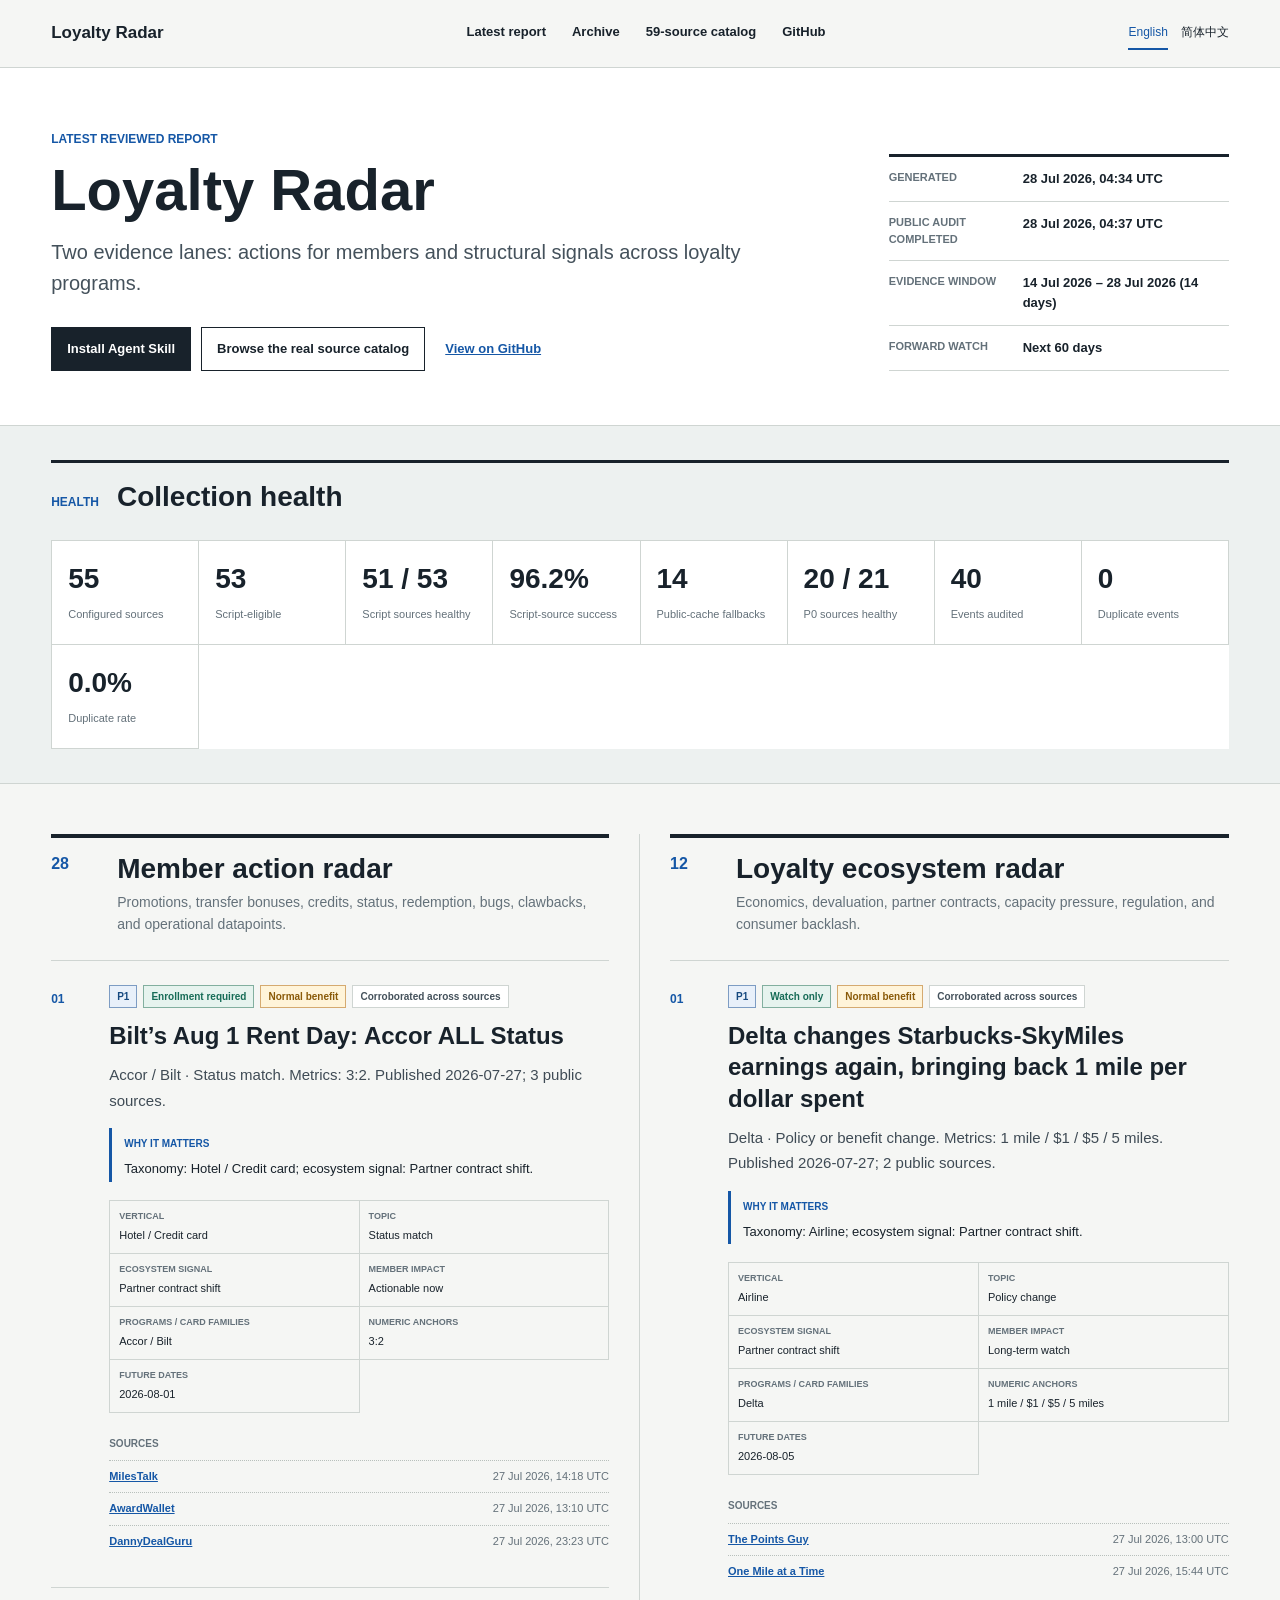
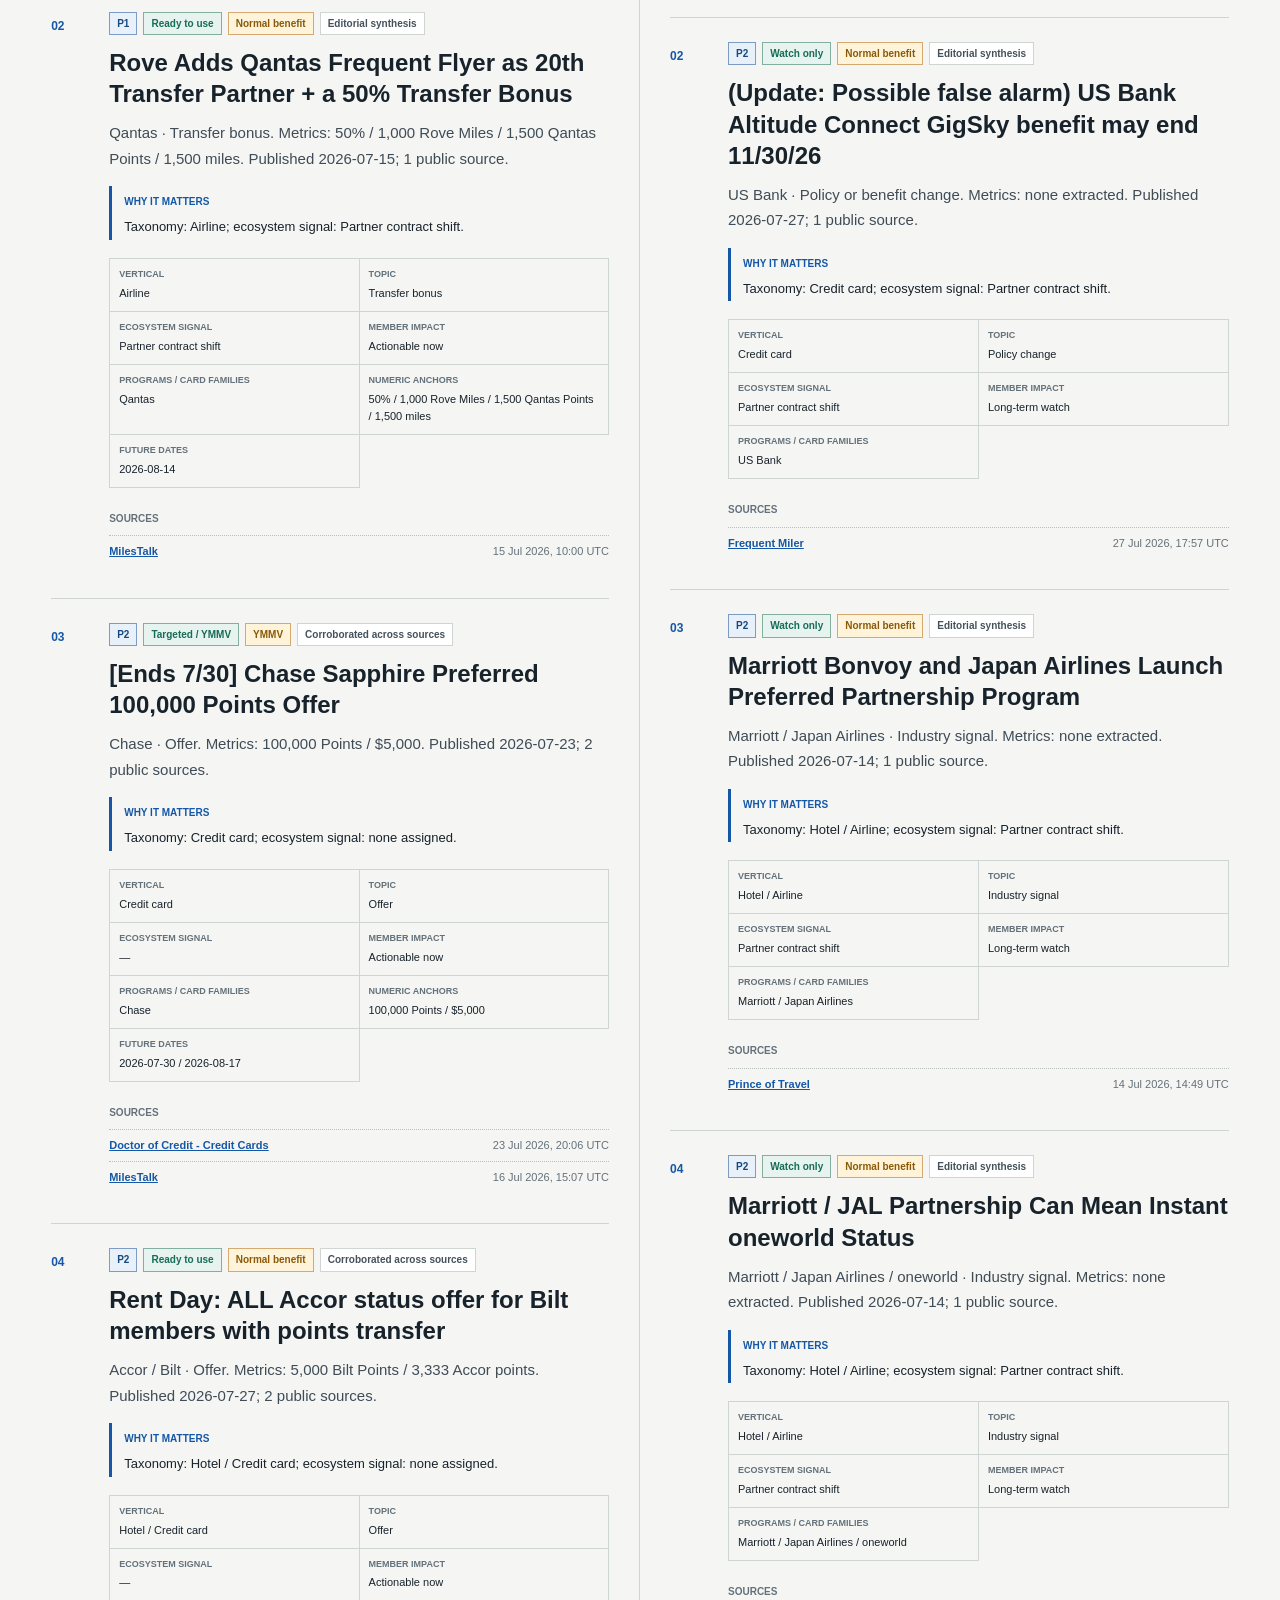
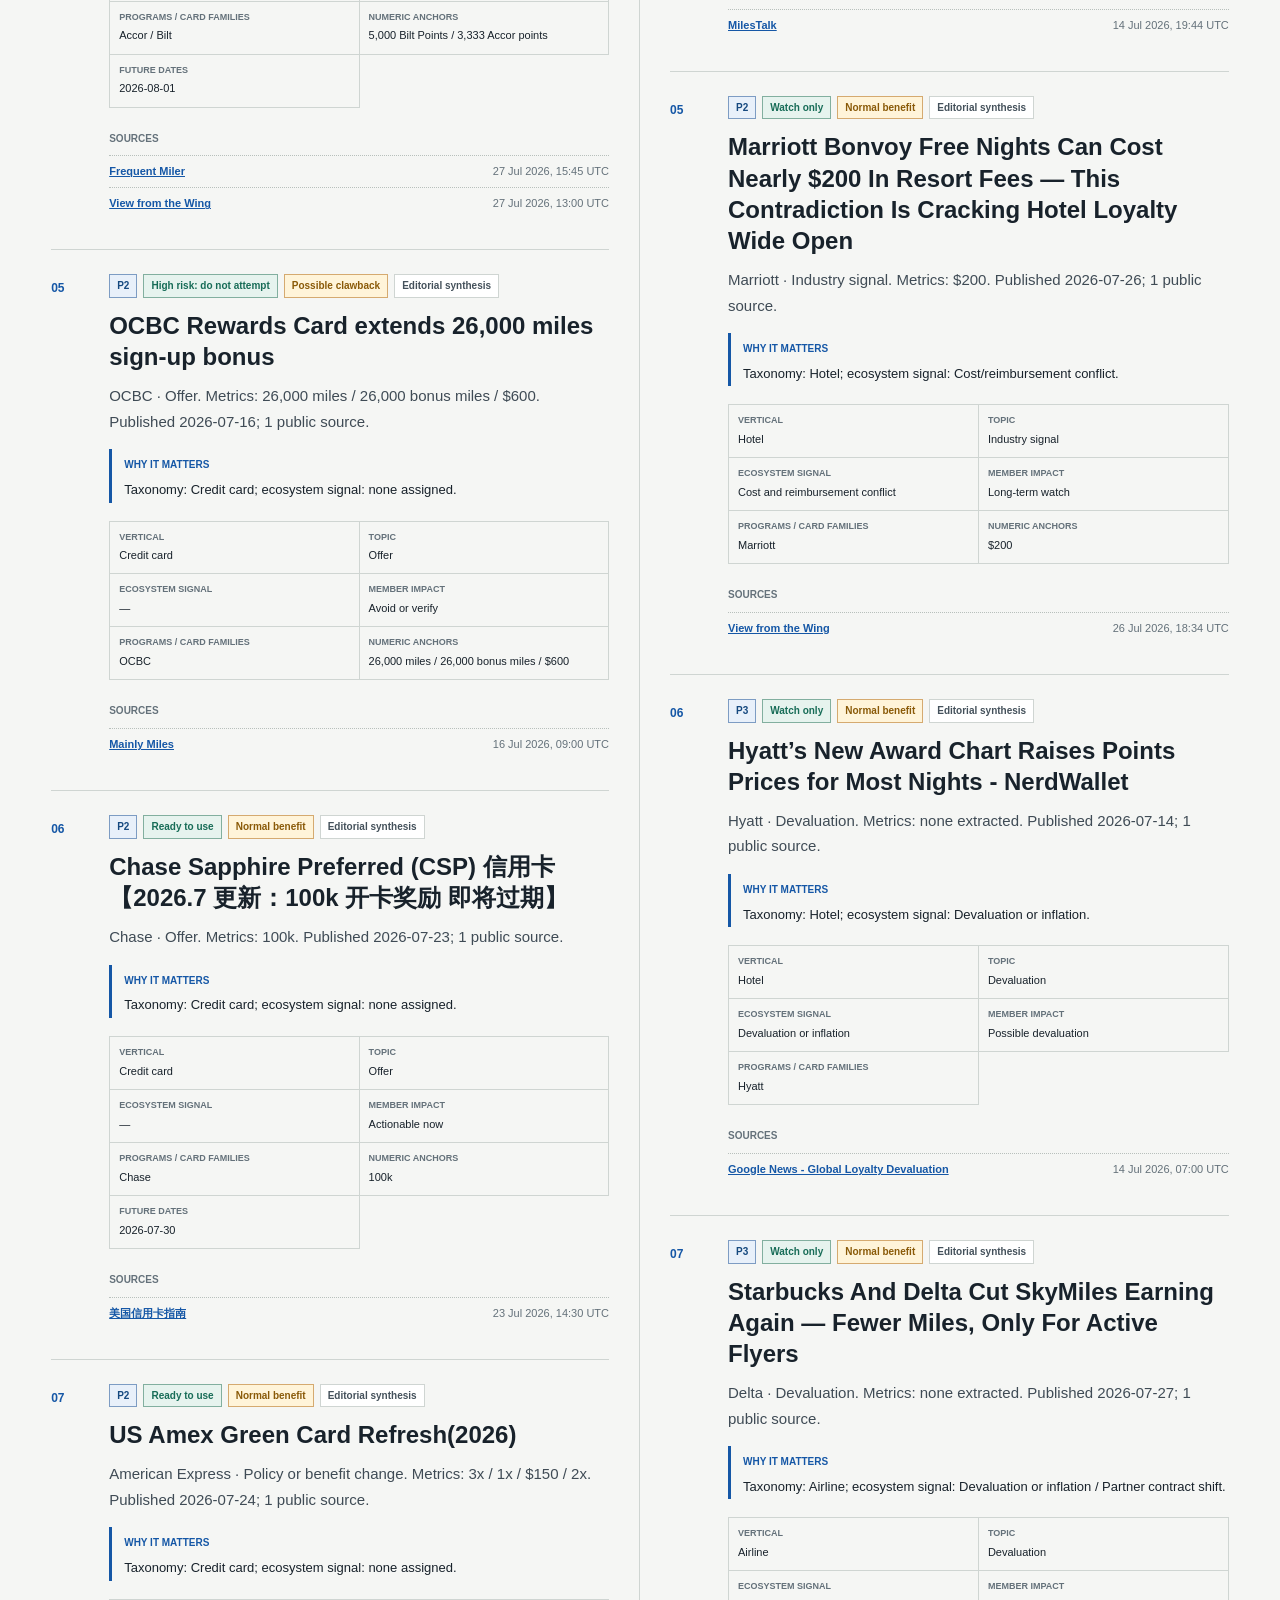
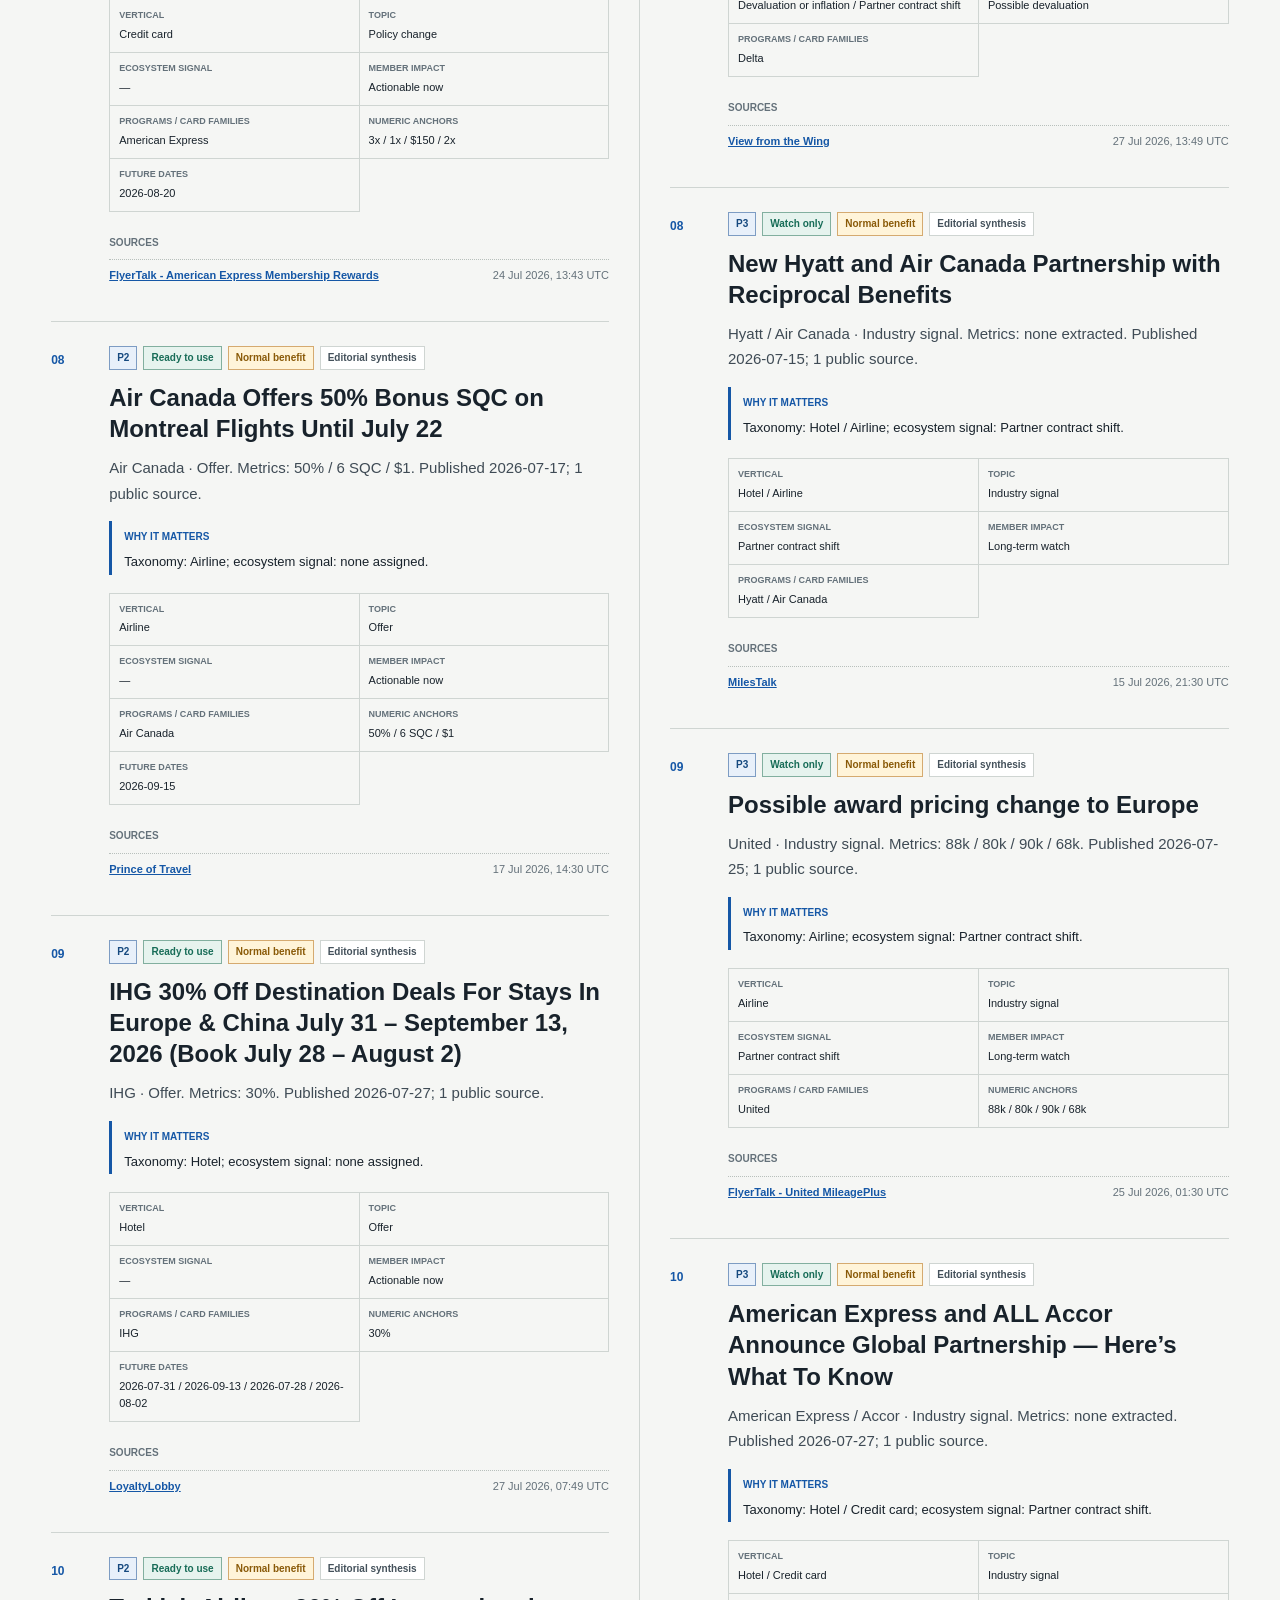
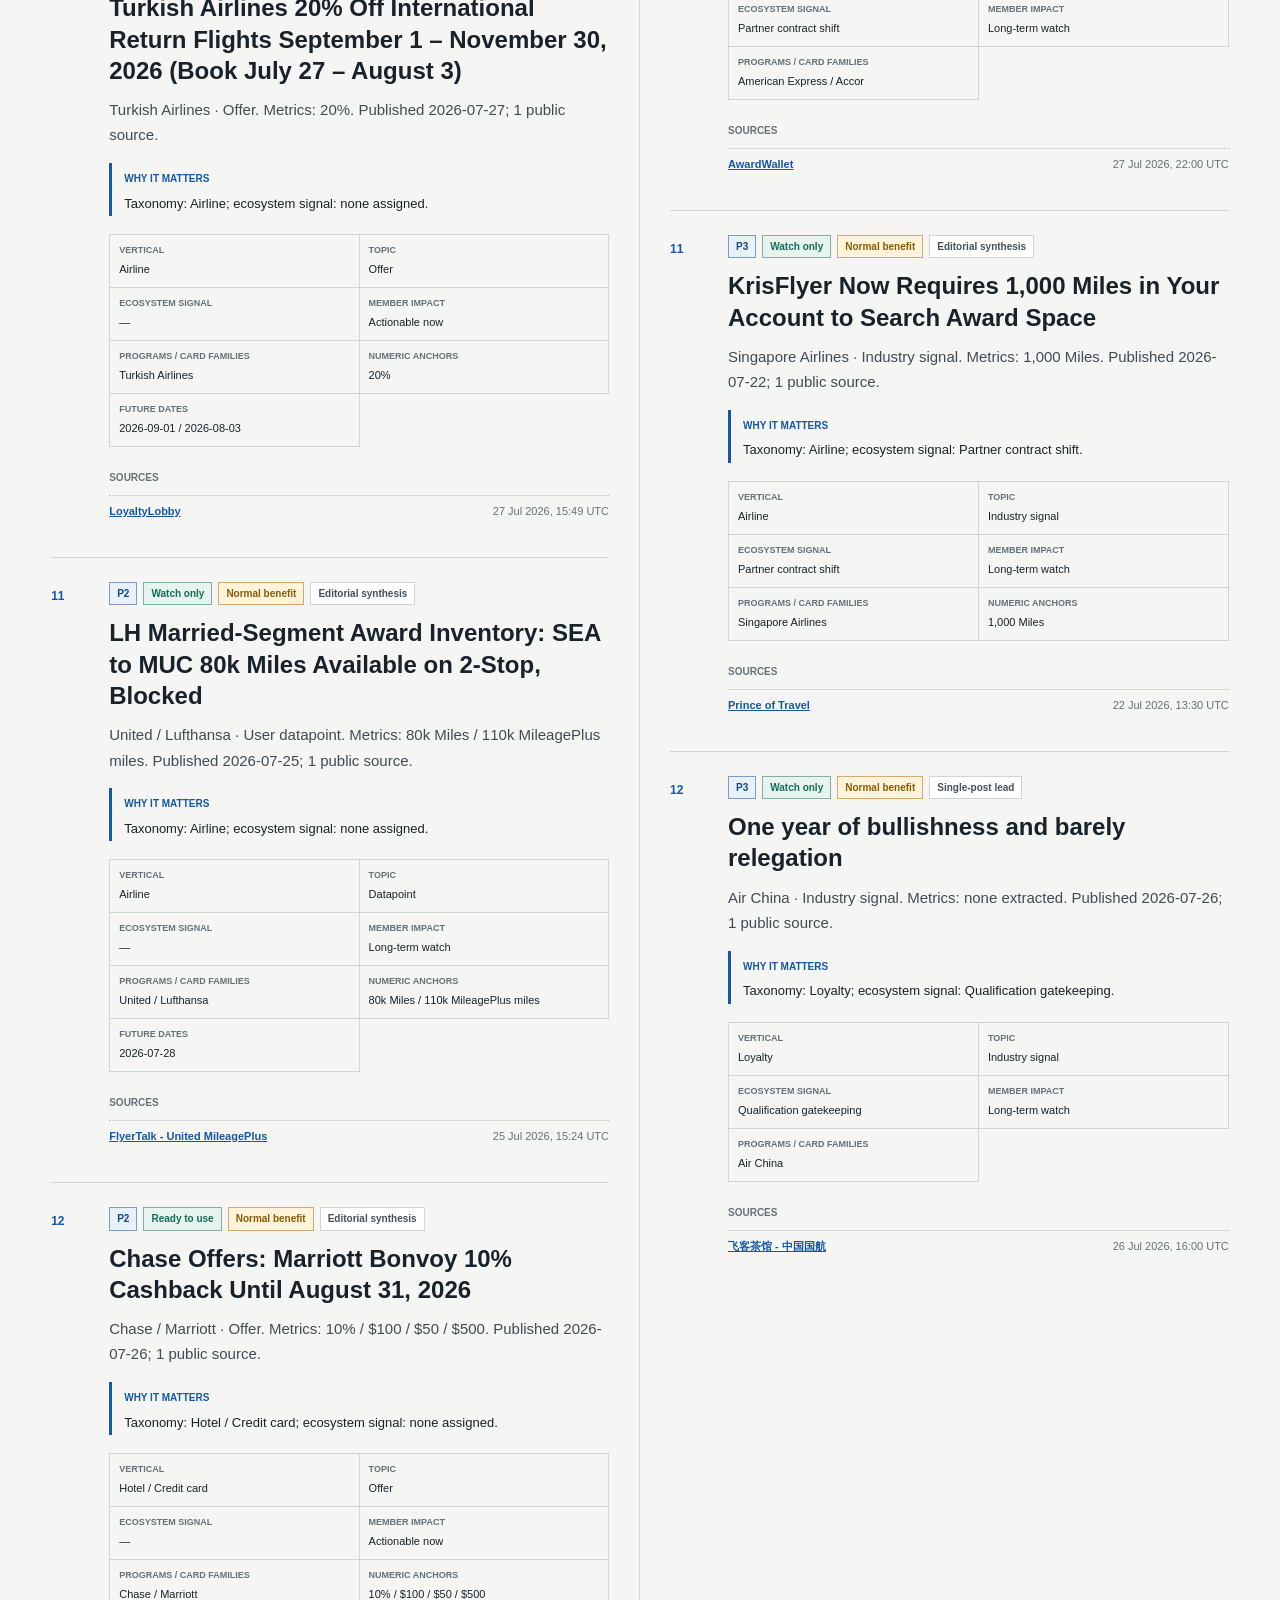
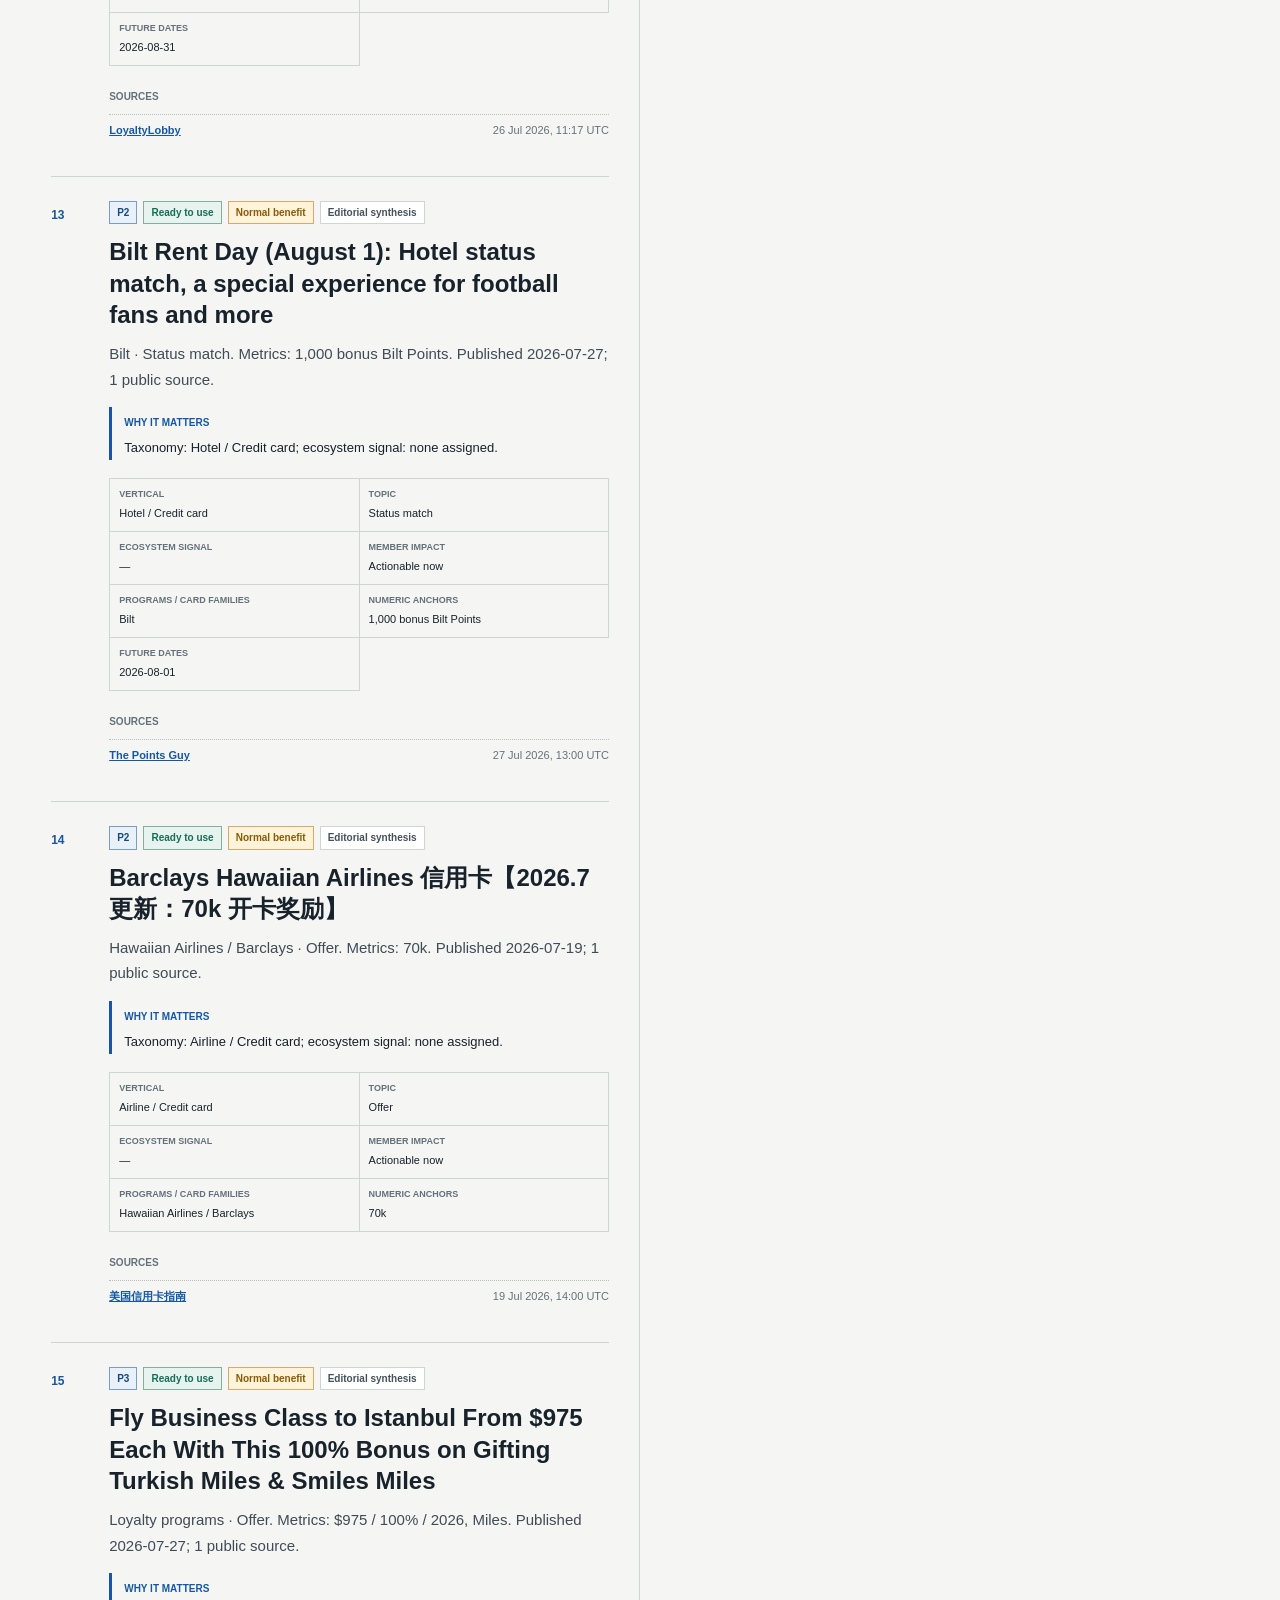
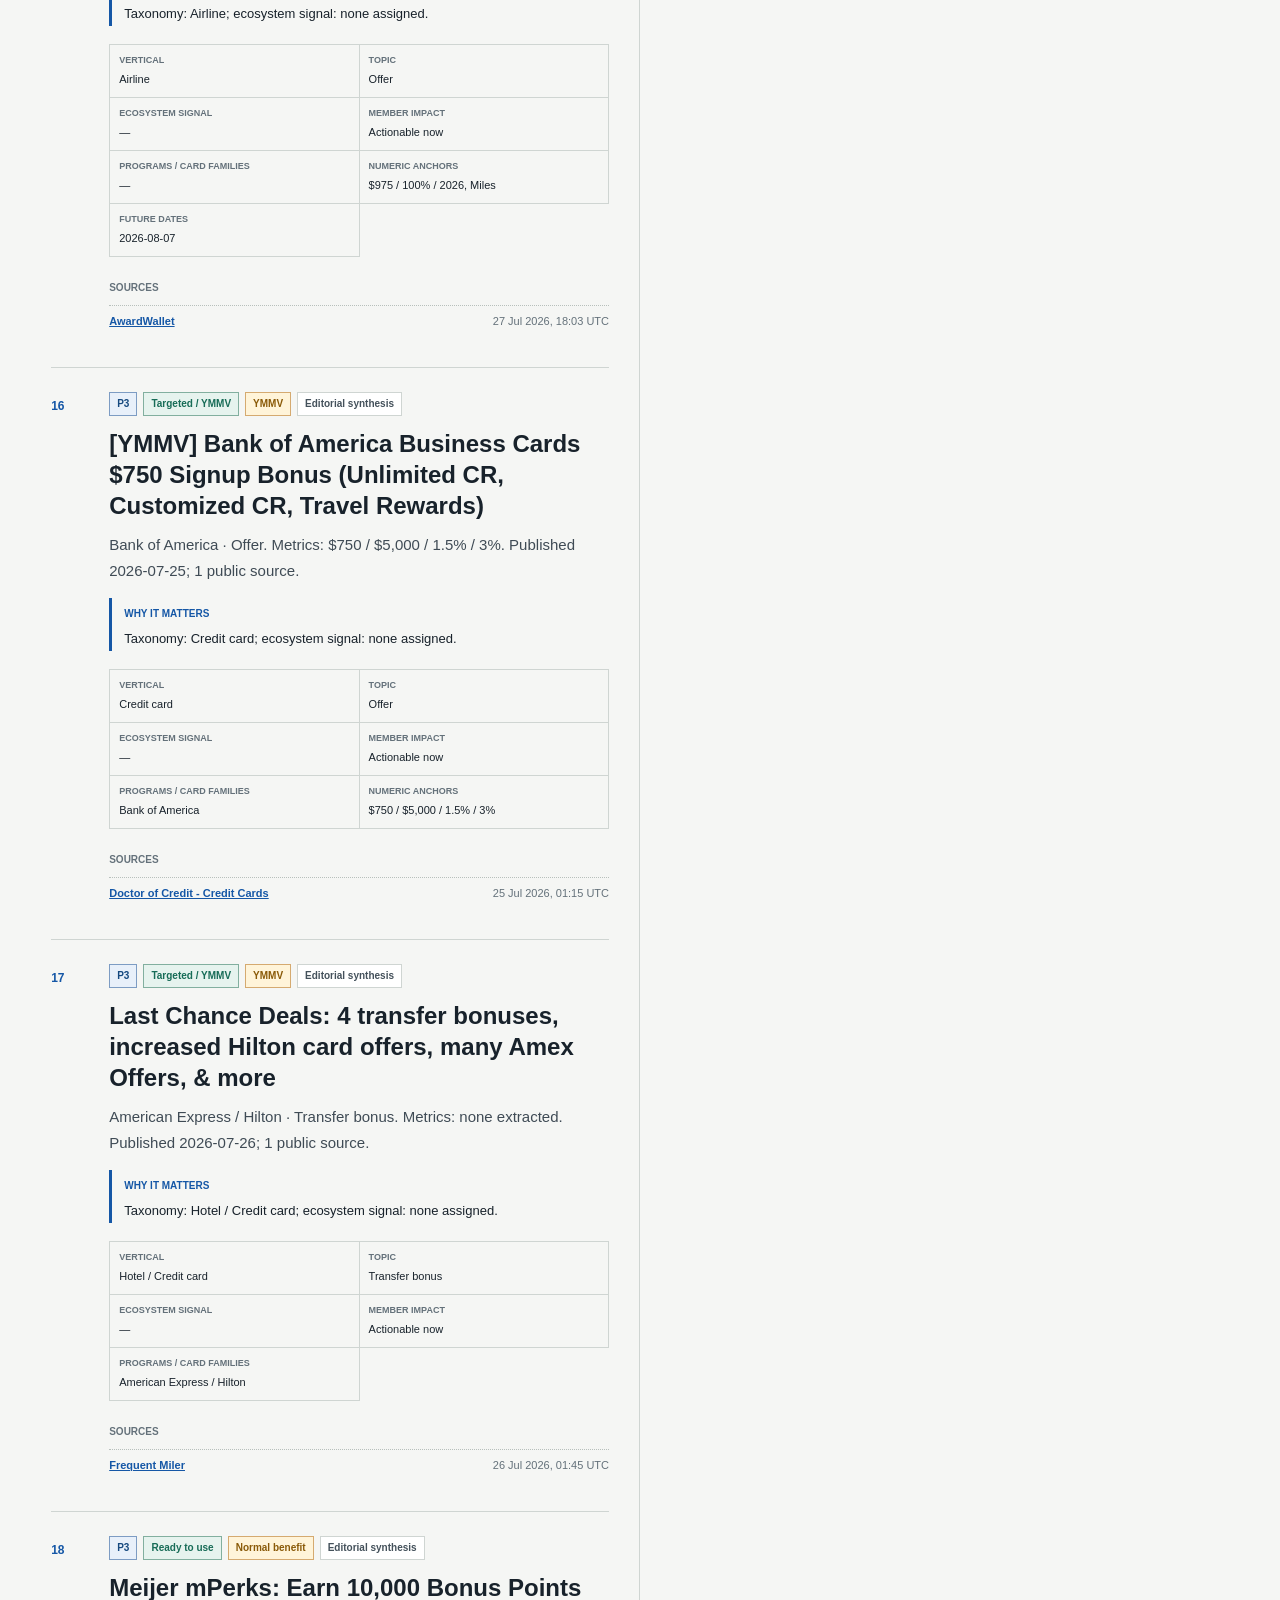
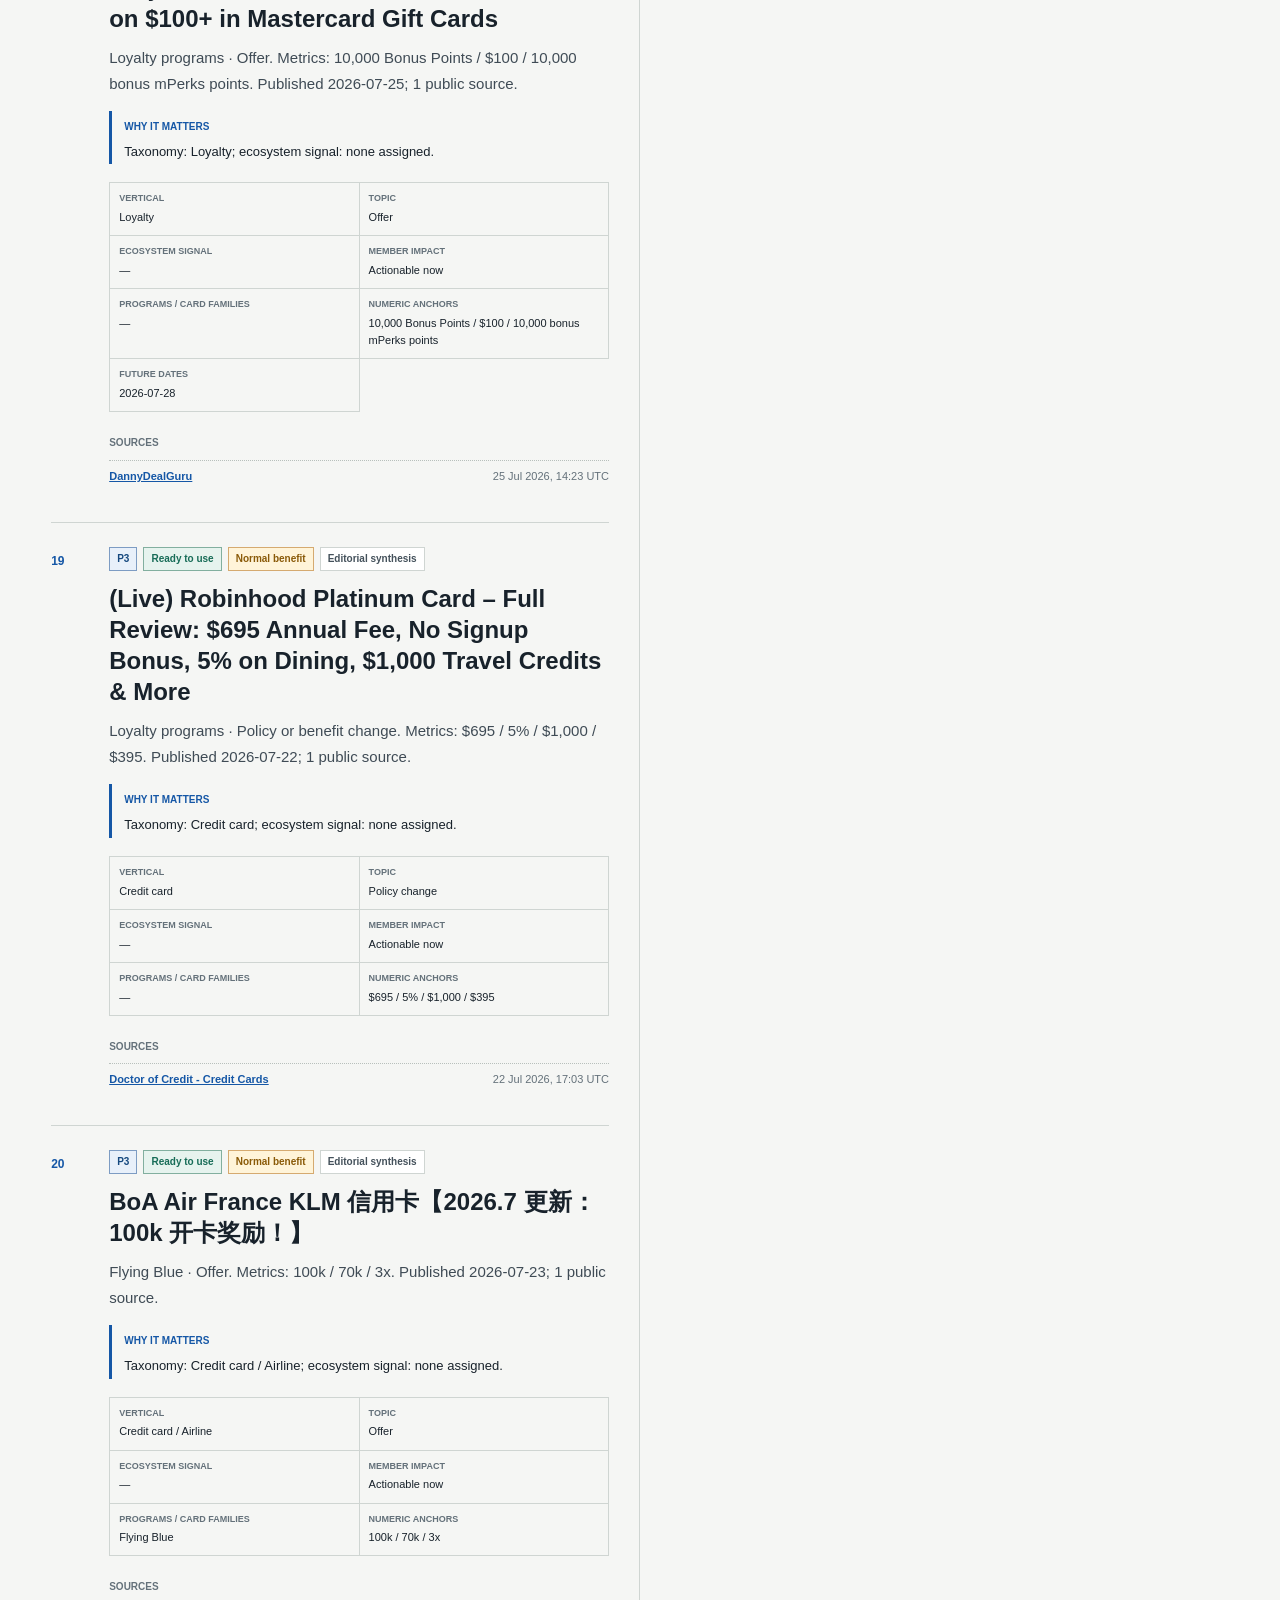
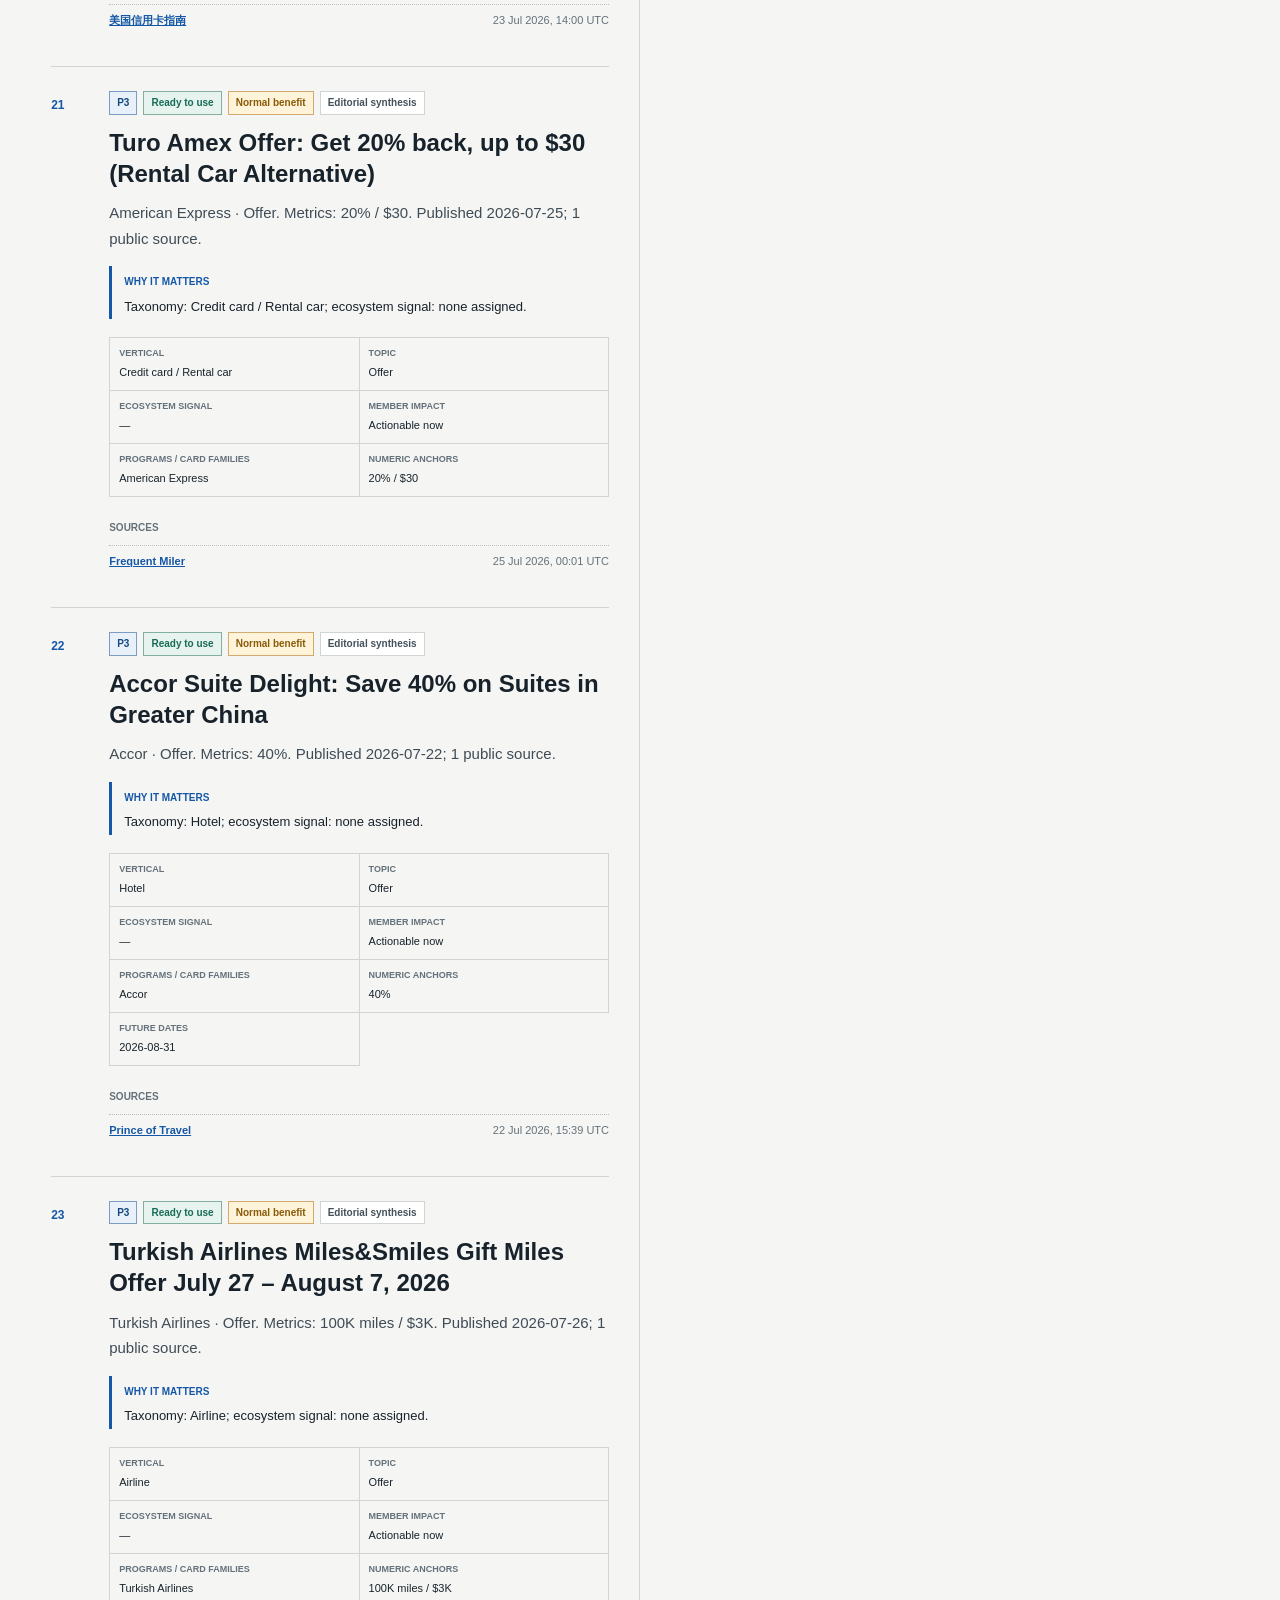
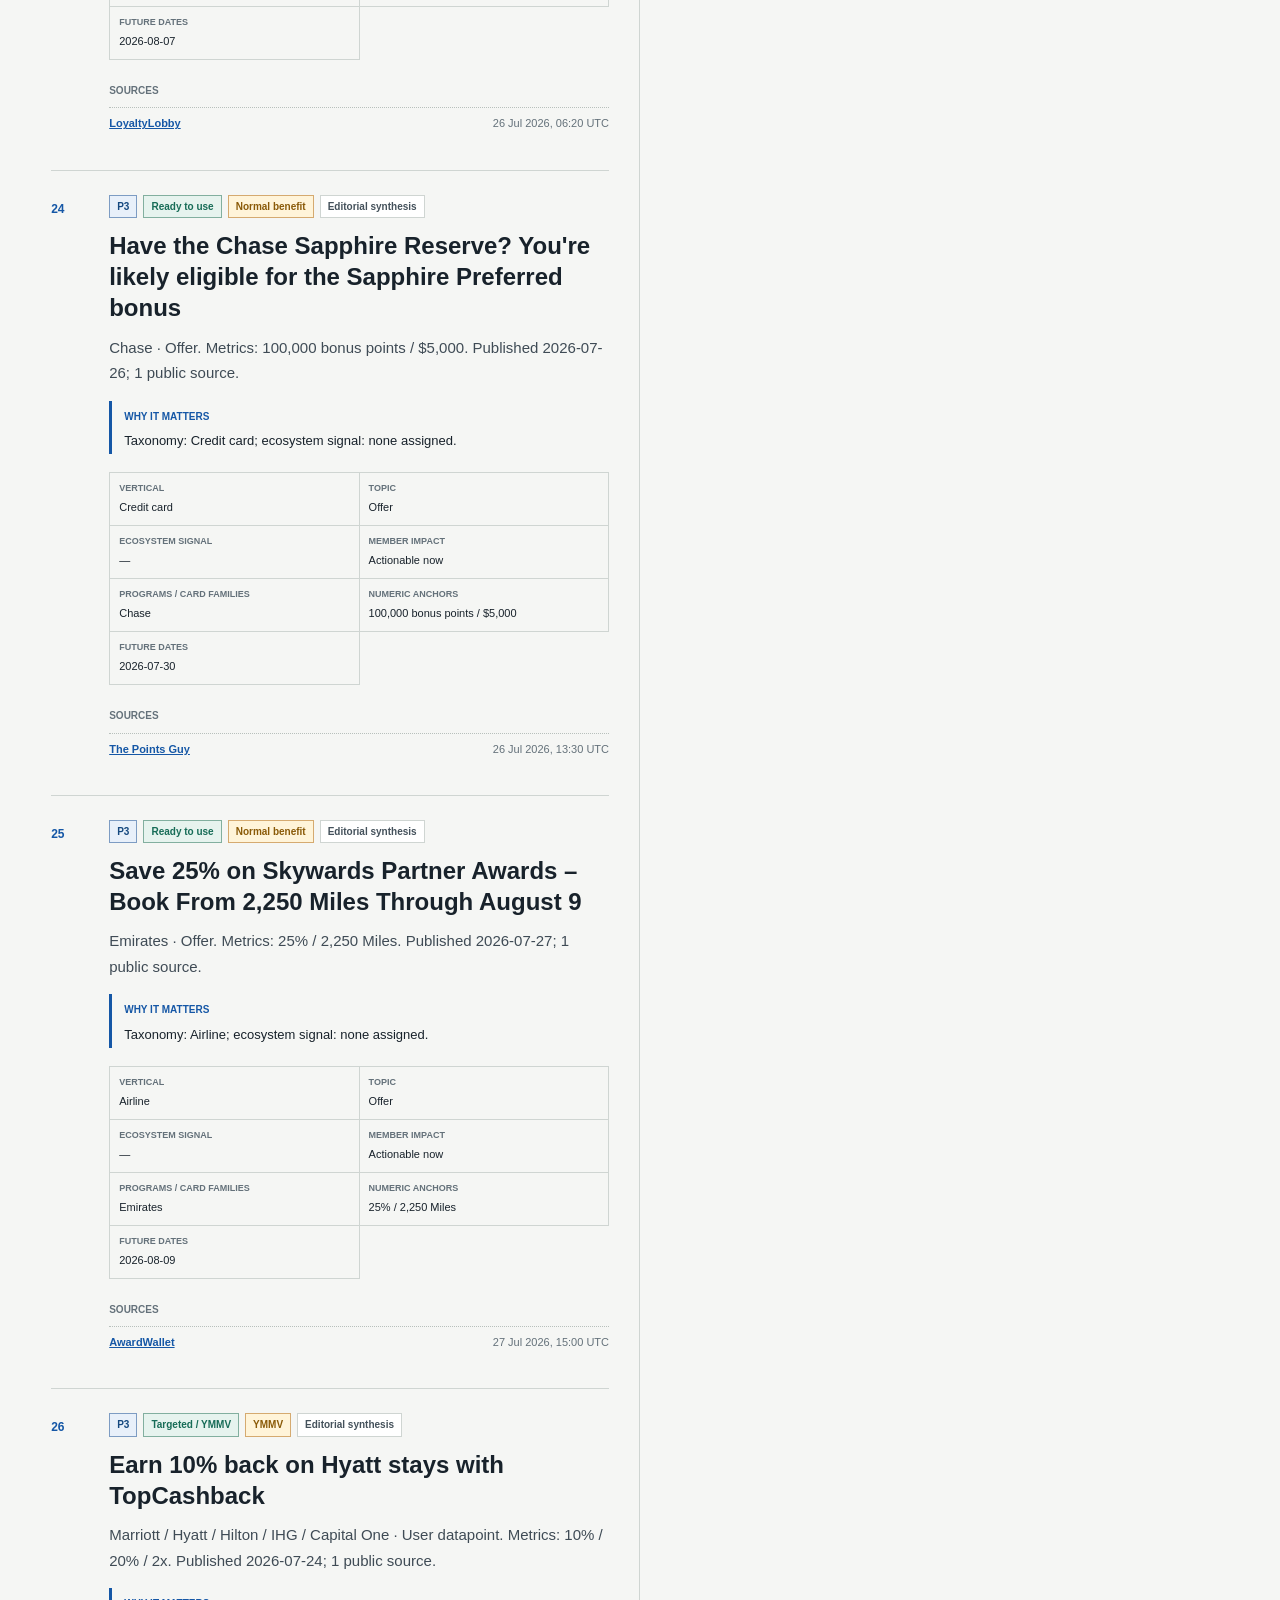
==== commit 6e5407bd: "report: publish 2026-W31 public brief" ====
--- a/docs/site/index.html
+++ b/docs/site/index.html
@@ -6,208 +6,208 @@
 <link rel="stylesheet" href="assets/site.css"></head><body data-page-locale="en">
 <a class="skip-link" href="#content">Skip to content</a>
 <header class="site-header"><a class="brand" href="en/">Loyalty Radar</a><nav class="primary-nav" aria-label="Primary navigation"><a href="en/">Latest report</a><a href="en/#archive">Archive</a><a href="en/sources/">59-source catalog</a><a href="https://github.com/lonelydoctor/loyalty-radar">GitHub</a></nav><nav class="language-switch" aria-label="Language / 语言"><a class="current" href="en/" hreflang="en">English</a><a class="" href="zh-CN/" hreflang="zh-CN">简体中文</a></nav></header>
-<main id="content" class="report-page" data-report-state="published" data-report-contract="loyalty-radar-public-report/v1" data-report-id="2026-W30" data-window-hours="336" data-future-days="60">
-<section class="report-hero published" data-layout-check><div class="hero-copy"><p class="eyebrow">Latest reviewed report</p><h1>Loyalty Radar</h1><p class="hero-subtitle" data-critical-text>Two evidence lanes: actions for members and structural signals across loyalty programs.</p><div class="cta-row" data-layout-check><a class="button primary" href="https://github.com/lonelydoctor/loyalty-radar#30-second-quick-start">Install Agent Skill</a><a class="button secondary" href="en/sources/">Browse the real source catalog</a><a class="text-link" href="https://github.com/lonelydoctor/loyalty-radar">View on GitHub</a></div></div><dl class="report-meta"><div><dt>Generated</dt><dd><time datetime="2026-07-23T17:06:42.930547+00:00">23 Jul 2026, 17:06 UTC</time></dd></div><div><dt>Public audit completed</dt><dd><time datetime="2026-07-23T17:08:44+00:00">23 Jul 2026, 17:08 UTC</time></dd></div><div><dt>Evidence window</dt><dd>09 Jul 2026 – 23 Jul 2026 (14 days)</dd></div><div><dt>Forward watch</dt><dd>Next 60 days</dd></div></dl></section>
-<section class="health-band" aria-labelledby="health-title" data-layout-check><div class="section-heading compact"><p class="eyebrow">Health</p><h2 id="health-title">Collection health</h2></div><div class="health-grid"><div class="health-metric" data-health="configured_sources"><strong>55</strong><span>Configured sources</span></div><div class="health-metric" data-health="script_eligible_sources"><strong>53</strong><span>Script-eligible</span></div><div class="health-metric" data-health="script_ok_sources"><strong>51 / 53</strong><span>Script sources healthy</span></div><div class="health-metric" data-health="script_ok_rate"><strong>96.2%</strong><span>Script-source success</span></div><div class="health-metric" data-health="fallback_sources"><strong>14</strong><span>Public-cache fallbacks</span></div><div class="health-metric" data-health="p0_ok_sources"><strong>20 / 21</strong><span>P0 sources healthy</span></div><div class="health-metric" data-health="events_checked"><strong>40</strong><span>Events audited</span></div><div class="health-metric" data-health="duplicate_events"><strong>0</strong><span>Duplicate events</span></div><div class="health-metric" data-health="duplicate_rate"><strong>0.0%</strong><span>Duplicate rate</span></div></div></section><section class="lane-grid" data-layout-check><section class="lane lane-c-end" aria-labelledby="lane-c-end"><div class="lane-heading"><span>33</span><div><h2 id="lane-c-end">Member action radar</h2><p>Promotions, transfer bonuses, credits, status, redemption, bugs, clawbacks, and operational datapoints.</p></div></div><article class="event" data-event-id="4f150cc50017bd" data-event-locale="en" data-layout-check>
-<div class="event-sequence">01</div><div class="event-content"><div class="badges"><span class="badge priority">P1</span><span class="badge action">Ready to use</span><span class="badge risk">Normal benefit</span><span class="badge confidence">Editorial synthesis</span></div>
+<main id="content" class="report-page" data-report-state="published" data-report-contract="loyalty-radar-public-report/v1" data-report-id="2026-W31" data-window-hours="336" data-future-days="60">
+<section class="report-hero published" data-layout-check><div class="hero-copy"><p class="eyebrow">Latest reviewed report</p><h1>Loyalty Radar</h1><p class="hero-subtitle" data-critical-text>Two evidence lanes: actions for members and structural signals across loyalty programs.</p><div class="cta-row" data-layout-check><a class="button primary" href="https://github.com/lonelydoctor/loyalty-radar#30-second-quick-start">Install Agent Skill</a><a class="button secondary" href="en/sources/">Browse the real source catalog</a><a class="text-link" href="https://github.com/lonelydoctor/loyalty-radar">View on GitHub</a></div></div><dl class="report-meta"><div><dt>Generated</dt><dd><time datetime="2026-07-28T04:34:20.961713+00:00">28 Jul 2026, 04:34 UTC</time></dd></div><div><dt>Public audit completed</dt><dd><time datetime="2026-07-28T04:37:36+00:00">28 Jul 2026, 04:37 UTC</time></dd></div><div><dt>Evidence window</dt><dd>14 Jul 2026 – 28 Jul 2026 (14 days)</dd></div><div><dt>Forward watch</dt><dd>Next 60 days</dd></div></dl></section>
+<section class="health-band" aria-labelledby="health-title" data-layout-check><div class="section-heading compact"><p class="eyebrow">Health</p><h2 id="health-title">Collection health</h2></div><div class="health-grid"><div class="health-metric" data-health="configured_sources"><strong>55</strong><span>Configured sources</span></div><div class="health-metric" data-health="script_eligible_sources"><strong>53</strong><span>Script-eligible</span></div><div class="health-metric" data-health="script_ok_sources"><strong>51 / 53</strong><span>Script sources healthy</span></div><div class="health-metric" data-health="script_ok_rate"><strong>96.2%</strong><span>Script-source success</span></div><div class="health-metric" data-health="fallback_sources"><strong>14</strong><span>Public-cache fallbacks</span></div><div class="health-metric" data-health="p0_ok_sources"><strong>20 / 21</strong><span>P0 sources healthy</span></div><div class="health-metric" data-health="events_checked"><strong>40</strong><span>Events audited</span></div><div class="health-metric" data-health="duplicate_events"><strong>0</strong><span>Duplicate events</span></div><div class="health-metric" data-health="duplicate_rate"><strong>0.0%</strong><span>Duplicate rate</span></div></div></section><section class="lane-grid" data-layout-check><section class="lane lane-c-end" aria-labelledby="lane-c-end"><div class="lane-heading"><span>28</span><div><h2 id="lane-c-end">Member action radar</h2><p>Promotions, transfer bonuses, credits, status, redemption, bugs, clawbacks, and operational datapoints.</p></div></div><article class="event" data-event-id="95b2f387fe0133" data-event-locale="en" data-layout-check>
+<div class="event-sequence">01</div><div class="event-content"><div class="badges"><span class="badge priority">P1</span><span class="badge action">Enrollment required</span><span class="badge risk">Normal benefit</span><span class="badge confidence">Corroborated across sources</span></div>
+<h3 class="event-title" data-critical-text>Bilt’s Aug 1 Rent Day: Accor ALL Status</h3><p class="event-summary">Accor / Bilt · Status match. Metrics: 3:2. Published 2026-07-27; 3 public sources.</p>
+<div class="why"><span>Why it matters</span><p>Taxonomy: Hotel / Credit card; ecosystem signal: Partner contract shift.</p></div>
+<dl class="event-facts"><div><dt>Vertical</dt><dd>Hotel / Credit card</dd></div><div><dt>Topic</dt><dd>Status match</dd></div><div><dt>Ecosystem signal</dt><dd>Partner contract shift</dd></div><div><dt>Member impact</dt><dd>Actionable now</dd></div><div><dt>Programs / card families</dt><dd>Accor / Bilt</dd></div><div class="event-extra"><dt>Numeric anchors</dt><dd>3:2</dd></div><div class="event-extra"><dt>Future dates</dt><dd>2026-08-01</dd></div></dl>
+<div class="source-block"><span class="source-label">Sources</span><ol><li><a class="source-reference" href="https://milestalk.com/bilts-aug-1-rent-day-accor-all-status/" target="_blank" rel="noreferrer">MilesTalk</a><time datetime="2026-07-27T14:18:53+00:00">27 Jul 2026, 14:18 UTC</time></li><li><a class="source-reference" href="https://awardwallet.com/news/bilt-rewards/bilt-rent-day/?pubDate=2026-07-27" target="_blank" rel="noreferrer">AwardWallet</a><time datetime="2026-07-27T13:10:03+00:00">27 Jul 2026, 13:10 UTC</time></li><li><a class="source-reference" href="https://dannydealguru.com/bilt-rent-day/" target="_blank" rel="noreferrer">DannyDealGuru</a><time datetime="2026-07-27T23:23:56+00:00">27 Jul 2026, 23:23 UTC</time></li></ol></div></div></article><article class="event" data-event-id="4f150cc50017bd" data-event-locale="en" data-layout-check>
+<div class="event-sequence">02</div><div class="event-content"><div class="badges"><span class="badge priority">P1</span><span class="badge action">Ready to use</span><span class="badge risk">Normal benefit</span><span class="badge confidence">Editorial synthesis</span></div>
 <h3 class="event-title" data-critical-text>Rove Adds Qantas Frequent Flyer as 20th Transfer Partner + a 50% Transfer Bonus</h3><p class="event-summary">Qantas · Transfer bonus. Metrics: 50% / 1,000 Rove Miles / 1,500 Qantas Points / 1,500 miles. Published 2026-07-15; 1 public source.</p>
 <div class="why"><span>Why it matters</span><p>Taxonomy: Airline; ecosystem signal: Partner contract shift.</p></div>
 <dl class="event-facts"><div><dt>Vertical</dt><dd>Airline</dd></div><div><dt>Topic</dt><dd>Transfer bonus</dd></div><div><dt>Ecosystem signal</dt><dd>Partner contract shift</dd></div><div><dt>Member impact</dt><dd>Actionable now</dd></div><div><dt>Programs / card families</dt><dd>Qantas</dd></div><div class="event-extra"><dt>Numeric anchors</dt><dd>50% / 1,000 Rove Miles / 1,500 Qantas Points / 1,500 miles</dd></div><div class="event-extra"><dt>Future dates</dt><dd>2026-08-14</dd></div></dl>
-<div class="source-block"><span class="source-label">Sources</span><ol><li><a class="source-reference" href="https://milestalk.com/rove-adds-qantas-frequent-flyer-as-20th-transfer-partner-a-50-transfer-bonus/" target="_blank" rel="noreferrer">MilesTalk</a><time datetime="2026-07-15T10:00:44+00:00">15 Jul 2026, 10:00 UTC</time></li></ol></div></div></article><article class="event" data-event-id="67a28503c26cfe" data-event-locale="en" data-layout-check>
-<div class="event-sequence">02</div><div class="event-content"><div class="badges"><span class="badge priority">P1</span><span class="badge action">Ready to use</span><span class="badge risk">Normal benefit</span><span class="badge confidence">Corroborated across sources</span></div>
-<h3 class="event-title" data-critical-text>Link Marriott Bonvoy® &amp; JAL Mileage Bank Account-Receive FLY ON Points &amp; Status Match</h3><p class="event-summary">Marriott / Japan Airlines / oneworld · Status match. Metrics: none extracted. Published 2026-07-14; 3 public sources.</p>
-<div class="why"><span>Why it matters</span><p>Taxonomy: Hotel / Airline; ecosystem signal: Partner contract shift.</p></div>
-<dl class="event-facts"><div><dt>Vertical</dt><dd>Hotel / Airline</dd></div><div><dt>Topic</dt><dd>Status match</dd></div><div><dt>Ecosystem signal</dt><dd>Partner contract shift</dd></div><div><dt>Member impact</dt><dd>Actionable now</dd></div><div><dt>Programs / card families</dt><dd>Marriott / Japan Airlines / oneworld</dd></div></dl>
-<div class="source-block"><span class="source-label">Sources</span><ol><li><a class="source-reference" href="https://www.flyertalk.com/forum/marriott-marriott-bonvoy/2220668-link-marriott-bonvoy-jal-mileage-bank-account-receive-fly-points-status-match.html" target="_blank" rel="noreferrer">FlyerTalk - Marriott Bonvoy</a><time datetime="2026-07-14T04:59:25+00:00">14 Jul 2026, 04:59 UTC</time></li><li><a class="source-reference" href="https://princeoftravel.com/news/marriott-bonvoy-japan-airlines-preferred-partnership/" target="_blank" rel="noreferrer">Prince of Travel</a><time datetime="2026-07-14T14:49:25+00:00">14 Jul 2026, 14:49 UTC</time></li><li><a class="source-reference" href="https://milestalk.com/marriott-jal-partnership-can-mean-instant-oneworld-status/" target="_blank" rel="noreferrer">MilesTalk</a><time datetime="2026-07-14T19:44:31+00:00">14 Jul 2026, 19:44 UTC</time></li></ol></div></div></article><article class="event" data-event-id="b13336c4842244" data-event-locale="en" data-layout-check>
+<div class="source-block"><span class="source-label">Sources</span><ol><li><a class="source-reference" href="https://milestalk.com/rove-adds-qantas-frequent-flyer-as-20th-transfer-partner-a-50-transfer-bonus/" target="_blank" rel="noreferrer">MilesTalk</a><time datetime="2026-07-15T10:00:44+00:00">15 Jul 2026, 10:00 UTC</time></li></ol></div></div></article><article class="event" data-event-id="b13336c4842244" data-event-locale="en" data-layout-check>
 <div class="event-sequence">03</div><div class="event-content"><div class="badges"><span class="badge priority">P2</span><span class="badge action">Targeted / YMMV</span><span class="badge risk">YMMV</span><span class="badge confidence">Corroborated across sources</span></div>
-<h3 class="event-title" data-critical-text>[Ends Soon] Chase Sapphire Preferred 100,000 Points Offer</h3><p class="event-summary">Chase · Offer. Metrics: 100,000 Points / $5,000 / $95 / $100. Published 2026-07-16; 4 public sources.</p>
-<div class="why"><span>Why it matters</span><p>Taxonomy: Credit card; ecosystem signal: none assigned.</p></div>
-<dl class="event-facts"><div><dt>Vertical</dt><dd>Credit card</dd></div><div><dt>Topic</dt><dd>Offer</dd></div><div><dt>Ecosystem signal</dt><dd>—</dd></div><div><dt>Member impact</dt><dd>Actionable now</dd></div><div><dt>Programs / card families</dt><dd>Chase</dd></div><div class="event-extra"><dt>Numeric anchors</dt><dd>100,000 Points / $5,000 / $95 / $100</dd></div><div class="event-extra"><dt>Future dates</dt><dd>2026-08-17 / 2026-07-23 / 2026-07-30</dd></div></dl>
-<div class="source-block"><span class="source-label">Sources</span><ol><li><a class="source-reference" href="https://www.doctorofcredit.com/chase-sapphire-preferred-100000-points-offer/" target="_blank" rel="noreferrer">Doctor of Credit - Credit Cards</a><time datetime="2026-07-16T13:50:18+00:00">16 Jul 2026, 13:50 UTC</time></li><li><a class="source-reference" href="https://milestalk.com/ending-soon-best-ever-100000-point-offer-on-chase-sapphire-preferred/" target="_blank" rel="noreferrer">MilesTalk</a><time datetime="2026-07-16T15:07:39+00:00">16 Jul 2026, 15:07 UTC</time></li><li><a class="source-reference" href="https://thepointsguy.com/news/chase-sapphire-preferred-100k-points-faq-2026/" target="_blank" rel="noreferrer">The Points Guy</a><time datetime="2026-07-21T16:00:21+00:00">21 Jul 2026, 16:00 UTC</time></li><li><a class="source-reference" href="https://thepointsguy.com/news/chase-sapphire-preferred-100k-point-bonus-offer-last-chance-2026/" target="_blank" rel="noreferrer">The Points Guy</a><time datetime="2026-07-23T13:06:47+00:00">23 Jul 2026, 13:06 UTC</time></li><li><a class="source-reference" href="https://frequentmiler.com/now-earn-100k-points-with-new-chase-sapphire-preferred-card-offer/" target="_blank" rel="noreferrer">Frequent Miler</a><time datetime="2026-07-23T15:46:28+00:00">23 Jul 2026, 15:46 UTC</time></li></ol></div></div></article><article class="event" data-event-id="11a53f83c0fbbd" data-event-locale="en" data-layout-check>
-<div class="event-sequence">04</div><div class="event-content"><div class="badges"><span class="badge priority">P2</span><span class="badge action">High risk: do not attempt</span><span class="badge risk">Possible clawback</span><span class="badge confidence">Editorial synthesis</span></div>
+<h3 class="event-title" data-critical-text>[Ends 7/30] Chase Sapphire Preferred 100,000 Points Offer</h3><p class="event-summary">Chase · Offer. Metrics: 100,000 Points / $5,000. Published 2026-07-23; 2 public sources.</p>
+<div class="why"><span>Why it matters</span><p>Taxonomy: Credit card; ecosystem signal: none assigned.</p></div>
+<dl class="event-facts"><div><dt>Vertical</dt><dd>Credit card</dd></div><div><dt>Topic</dt><dd>Offer</dd></div><div><dt>Ecosystem signal</dt><dd>—</dd></div><div><dt>Member impact</dt><dd>Actionable now</dd></div><div><dt>Programs / card families</dt><dd>Chase</dd></div><div class="event-extra"><dt>Numeric anchors</dt><dd>100,000 Points / $5,000</dd></div><div class="event-extra"><dt>Future dates</dt><dd>2026-07-30 / 2026-08-17</dd></div></dl>
+<div class="source-block"><span class="source-label">Sources</span><ol><li><a class="source-reference" href="https://www.doctorofcredit.com/chase-sapphire-preferred-100000-points-offer/" target="_blank" rel="noreferrer">Doctor of Credit - Credit Cards</a><time datetime="2026-07-23T20:06:18+00:00">23 Jul 2026, 20:06 UTC</time></li><li><a class="source-reference" href="https://milestalk.com/ending-soon-best-ever-100000-point-offer-on-chase-sapphire-preferred/" target="_blank" rel="noreferrer">MilesTalk</a><time datetime="2026-07-16T15:07:39+00:00">16 Jul 2026, 15:07 UTC</time></li></ol></div></div></article><article class="event" data-event-id="d8e988c5a5b215" data-event-locale="en" data-layout-check>
+<div class="event-sequence">04</div><div class="event-content"><div class="badges"><span class="badge priority">P2</span><span class="badge action">Ready to use</span><span class="badge risk">Normal benefit</span><span class="badge confidence">Corroborated across sources</span></div>
+<h3 class="event-title" data-critical-text>Rent Day: ALL Accor status offer for Bilt members with points transfer</h3><p class="event-summary">Accor / Bilt · Offer. Metrics: 5,000 Bilt Points / 3,333 Accor points. Published 2026-07-27; 2 public sources.</p>
+<div class="why"><span>Why it matters</span><p>Taxonomy: Hotel / Credit card; ecosystem signal: none assigned.</p></div>
+<dl class="event-facts"><div><dt>Vertical</dt><dd>Hotel / Credit card</dd></div><div><dt>Topic</dt><dd>Offer</dd></div><div><dt>Ecosystem signal</dt><dd>—</dd></div><div><dt>Member impact</dt><dd>Actionable now</dd></div><div><dt>Programs / card families</dt><dd>Accor / Bilt</dd></div><div class="event-extra"><dt>Numeric anchors</dt><dd>5,000 Bilt Points / 3,333 Accor points</dd></div><div class="event-extra"><dt>Future dates</dt><dd>2026-08-01</dd></div></dl>
+<div class="source-block"><span class="source-label">Sources</span><ol><li><a class="source-reference" href="https://frequentmiler.com/rent-day-all-accor-status-offer-for-bilt-members-with-points-transfer/" target="_blank" rel="noreferrer">Frequent Miler</a><time datetime="2026-07-27T15:45:08+00:00">27 Jul 2026, 15:45 UTC</time></li><li><a class="source-reference" href="https://viewfromthewing.com/bilts-next-rent-day-offer-unlocks-accor-hotel-status-match-up-to-platinum/" target="_blank" rel="noreferrer">View from the Wing</a><time datetime="2026-07-27T13:00:04+00:00">27 Jul 2026, 13:00 UTC</time></li></ol></div></div></article><article class="event" data-event-id="11a53f83c0fbbd" data-event-locale="en" data-layout-check>
+<div class="event-sequence">05</div><div class="event-content"><div class="badges"><span class="badge priority">P2</span><span class="badge action">High risk: do not attempt</span><span class="badge risk">Possible clawback</span><span class="badge confidence">Editorial synthesis</span></div>
 <h3 class="event-title" data-critical-text>OCBC Rewards Card extends 26,000 miles sign-up bonus</h3><p class="event-summary">OCBC · Offer. Metrics: 26,000 miles / 26,000 bonus miles / $600. Published 2026-07-16; 1 public source.</p>
 <div class="why"><span>Why it matters</span><p>Taxonomy: Credit card; ecosystem signal: none assigned.</p></div>
 <dl class="event-facts"><div><dt>Vertical</dt><dd>Credit card</dd></div><div><dt>Topic</dt><dd>Offer</dd></div><div><dt>Ecosystem signal</dt><dd>—</dd></div><div><dt>Member impact</dt><dd>Avoid or verify</dd></div><div><dt>Programs / card families</dt><dd>OCBC</dd></div><div class="event-extra"><dt>Numeric anchors</dt><dd>26,000 miles / 26,000 bonus miles / $600</dd></div></dl>
-<div class="source-block"><span class="source-label">Sources</span><ol><li><a class="source-reference" href="https://mainlymiles.com/2026/07/16/ocbc-rewards-card-extends-26000-miles-sign-up-bonus/" target="_blank" rel="noreferrer">Mainly Miles</a><time datetime="2026-07-16T09:00:49+00:00">16 Jul 2026, 09:00 UTC</time></li></ol></div></div></article><article class="event" data-event-id="8070f1618e0756" data-event-locale="en" data-layout-check>
-<div class="event-sequence">05</div><div class="event-content"><div class="badges"><span class="badge priority">P2</span><span class="badge action">Watch only</span><span class="badge risk">Normal benefit</span><span class="badge confidence">Editorial synthesis</span></div>
-<h3 class="event-title" data-critical-text>(Last chance) Amex Hilton cards: Improved welcome offers up to 175K</h3><p class="event-summary">American Express / Hilton · User datapoint. Metrics: 175,000 points / $195 / $150,. Published 2026-07-22; 1 public source.</p>
-<div class="why"><span>Why it matters</span><p>Taxonomy: Hotel / Credit card; ecosystem signal: none assigned.</p></div>
-<dl class="event-facts"><div><dt>Vertical</dt><dd>Hotel / Credit card</dd></div><div><dt>Topic</dt><dd>Datapoint</dd></div><div><dt>Ecosystem signal</dt><dd>—</dd></div><div><dt>Member impact</dt><dd>Long-term watch</dd></div><div><dt>Programs / card families</dt><dd>American Express / Hilton</dd></div><div class="event-extra"><dt>Numeric anchors</dt><dd>175,000 points / $195 / $150,</dd></div><div class="event-extra"><dt>Future dates</dt><dd>2026-07-29</dd></div></dl>
-<div class="source-block"><span class="source-label">Sources</span><ol><li><a class="source-reference" href="https://frequentmiler.com/amex-hilton-cards-improved-welcome-offers-up-to-175k/" target="_blank" rel="noreferrer">Frequent Miler</a><time datetime="2026-07-22T21:46:06+00:00">22 Jul 2026, 21:46 UTC</time></li></ol></div></div></article><article class="event" data-event-id="9dd67faccdfe0f" data-event-locale="en" data-layout-check>
+<div class="source-block"><span class="source-label">Sources</span><ol><li><a class="source-reference" href="https://mainlymiles.com/2026/07/16/ocbc-rewards-card-extends-26000-miles-sign-up-bonus/" target="_blank" rel="noreferrer">Mainly Miles</a><time datetime="2026-07-16T09:00:49+00:00">16 Jul 2026, 09:00 UTC</time></li></ol></div></div></article><article class="event" data-event-id="9dd67faccdfe0f" data-event-locale="en" data-layout-check>
 <div class="event-sequence">06</div><div class="event-content"><div class="badges"><span class="badge priority">P2</span><span class="badge action">Ready to use</span><span class="badge risk">Normal benefit</span><span class="badge confidence">Editorial synthesis</span></div>
 <h3 class="event-title" data-critical-text>Chase Sapphire Preferred (CSP) 信用卡【2026.7 更新：100k 开卡奖励 即将过期】</h3><p class="event-summary">Chase · Offer. Metrics: 100k. Published 2026-07-23; 1 public source.</p>
 <div class="why"><span>Why it matters</span><p>Taxonomy: Credit card; ecosystem signal: none assigned.</p></div>
 <dl class="event-facts"><div><dt>Vertical</dt><dd>Credit card</dd></div><div><dt>Topic</dt><dd>Offer</dd></div><div><dt>Ecosystem signal</dt><dd>—</dd></div><div><dt>Member impact</dt><dd>Actionable now</dd></div><div><dt>Programs / card families</dt><dd>Chase</dd></div><div class="event-extra"><dt>Numeric anchors</dt><dd>100k</dd></div><div class="event-extra"><dt>Future dates</dt><dd>2026-07-30</dd></div></dl>
-<div class="source-block"><span class="source-label">Sources</span><ol><li><a class="source-reference" href="https://www.uscreditcardguide.com/chase-sapphire-preferred/" target="_blank" rel="noreferrer">美国信用卡指南</a><time datetime="2026-07-23T14:30:54+00:00">23 Jul 2026, 14:30 UTC</time></li></ol></div></div></article><article class="event" data-event-id="c630e5d775edd5" data-event-locale="en" data-layout-check>
-<div class="event-sequence">07</div><div class="event-content"><div class="badges"><span class="badge priority">P2</span><span class="badge action">Enrollment required</span><span class="badge risk">YMMV</span><span class="badge confidence">Editorial synthesis</span></div>
-<h3 class="event-title" data-critical-text>10k points for stay at Ruby Hotels (July 24 to October 31, 2026)</h3><p class="event-summary">IHG · Offer. Metrics: 10k points / 2 Nights / $30. Published 2026-07-11; 1 public source.</p>
+<div class="source-block"><span class="source-label">Sources</span><ol><li><a class="source-reference" href="https://www.uscreditcardguide.com/chase-sapphire-preferred/" target="_blank" rel="noreferrer">美国信用卡指南</a><time datetime="2026-07-23T14:30:54+00:00">23 Jul 2026, 14:30 UTC</time></li></ol></div></div></article><article class="event" data-event-id="bf0993d7ab01a4" data-event-locale="en" data-layout-check>
+<div class="event-sequence">07</div><div class="event-content"><div class="badges"><span class="badge priority">P2</span><span class="badge action">Ready to use</span><span class="badge risk">Normal benefit</span><span class="badge confidence">Editorial synthesis</span></div>
+<h3 class="event-title" data-critical-text>US Amex Green Card Refresh(2026)</h3><p class="event-summary">American Express · Policy or benefit change. Metrics: 3x / 1x / $150 / 2x. Published 2026-07-24; 1 public source.</p>
+<div class="why"><span>Why it matters</span><p>Taxonomy: Credit card; ecosystem signal: none assigned.</p></div>
+<dl class="event-facts"><div><dt>Vertical</dt><dd>Credit card</dd></div><div><dt>Topic</dt><dd>Policy change</dd></div><div><dt>Ecosystem signal</dt><dd>—</dd></div><div><dt>Member impact</dt><dd>Actionable now</dd></div><div><dt>Programs / card families</dt><dd>American Express</dd></div><div class="event-extra"><dt>Numeric anchors</dt><dd>3x / 1x / $150 / 2x</dd></div><div class="event-extra"><dt>Future dates</dt><dd>2026-08-20</dd></div></dl>
+<div class="source-block"><span class="source-label">Sources</span><ol><li><a class="source-reference" href="https://www.flyertalk.com/forum/american-express-membership-rewards/2221207-us-amex-green-card-refresh-2026-a.html" target="_blank" rel="noreferrer">FlyerTalk - American Express Membership Rewards</a><time datetime="2026-07-24T13:43:25+00:00">24 Jul 2026, 13:43 UTC</time></li></ol></div></div></article><article class="event" data-event-id="1a3188e6a7ef77" data-event-locale="en" data-layout-check>
+<div class="event-sequence">08</div><div class="event-content"><div class="badges"><span class="badge priority">P2</span><span class="badge action">Ready to use</span><span class="badge risk">Normal benefit</span><span class="badge confidence">Editorial synthesis</span></div>
+<h3 class="event-title" data-critical-text>Air Canada Offers 50% Bonus SQC on Montreal Flights Until July 22</h3><p class="event-summary">Air Canada · Offer. Metrics: 50% / 6 SQC / $1. Published 2026-07-17; 1 public source.</p>
+<div class="why"><span>Why it matters</span><p>Taxonomy: Airline; ecosystem signal: none assigned.</p></div>
+<dl class="event-facts"><div><dt>Vertical</dt><dd>Airline</dd></div><div><dt>Topic</dt><dd>Offer</dd></div><div><dt>Ecosystem signal</dt><dd>—</dd></div><div><dt>Member impact</dt><dd>Actionable now</dd></div><div><dt>Programs / card families</dt><dd>Air Canada</dd></div><div class="event-extra"><dt>Numeric anchors</dt><dd>50% / 6 SQC / $1</dd></div><div class="event-extra"><dt>Future dates</dt><dd>2026-09-15</dd></div></dl>
+<div class="source-block"><span class="source-label">Sources</span><ol><li><a class="source-reference" href="https://princeoftravel.com/deals/air-canada-bonus-sqc-montreal/" target="_blank" rel="noreferrer">Prince of Travel</a><time datetime="2026-07-17T14:30:01+00:00">17 Jul 2026, 14:30 UTC</time></li></ol></div></div></article><article class="event" data-event-id="b3fe71c2d7e479" data-event-locale="en" data-layout-check>
+<div class="event-sequence">09</div><div class="event-content"><div class="badges"><span class="badge priority">P2</span><span class="badge action">Ready to use</span><span class="badge risk">Normal benefit</span><span class="badge confidence">Editorial synthesis</span></div>
+<h3 class="event-title" data-critical-text>IHG 30% Off Destination Deals For Stays In Europe &amp; China July 31 – September 13, 2026 (Book July 28 – August 2)</h3><p class="event-summary">IHG · Offer. Metrics: 30%. Published 2026-07-27; 1 public source.</p>
 <div class="why"><span>Why it matters</span><p>Taxonomy: Hotel; ecosystem signal: none assigned.</p></div>
-<dl class="event-facts"><div><dt>Vertical</dt><dd>Hotel</dd></div><div><dt>Topic</dt><dd>Offer</dd></div><div><dt>Ecosystem signal</dt><dd>—</dd></div><div><dt>Member impact</dt><dd>Actionable now</dd></div><div><dt>Programs / card families</dt><dd>IHG</dd></div><div class="event-extra"><dt>Numeric anchors</dt><dd>10k points / 2 Nights / $30</dd></div><div class="event-extra"><dt>Future dates</dt><dd>2026-07-24</dd></div></dl>
-<div class="source-block"><span class="source-label">Sources</span><ol><li><a class="source-reference" href="https://www.flyertalk.com/forum/intercontinental-hotels-ihg-one-rewards-intercontinental-ambassador/2220953-10k-points-stay-ruby-hotels-july-24-october-31-2026-a.html" target="_blank" rel="noreferrer">FlyerTalk - IHG One Rewards</a><time datetime="2026-07-11T19:40:51+00:00">11 Jul 2026, 19:40 UTC</time></li></ol></div></div></article><article class="event" data-event-id="e0aaf2ce70e278" data-event-locale="en" data-layout-check>
-<div class="event-sequence">08</div><div class="event-content"><div class="badges"><span class="badge priority">P2</span><span class="badge action">Ready to use</span><span class="badge risk">Normal benefit</span><span class="badge confidence">Corroborated across sources</span></div>
-<h3 class="event-title" data-critical-text>Bank of America Air France/KLM FlyingBlue Card 100,000 Signup Bonus + 100 XP</h3><p class="event-summary">Flying Blue / Bank of America · Offer. Metrics: 70,000 miles / $3,000 / 30,000 miles / $7,500. Published 2026-07-23; 2 public sources.</p>
-<div class="why"><span>Why it matters</span><p>Taxonomy: Credit card / Airline; ecosystem signal: none assigned.</p></div>
-<dl class="event-facts"><div><dt>Vertical</dt><dd>Credit card / Airline</dd></div><div><dt>Topic</dt><dd>Offer</dd></div><div><dt>Ecosystem signal</dt><dd>—</dd></div><div><dt>Member impact</dt><dd>Actionable now</dd></div><div><dt>Programs / card families</dt><dd>Flying Blue / Bank of America</dd></div><div class="event-extra"><dt>Numeric anchors</dt><dd>70,000 miles / $3,000 / 30,000 miles / $7,500</dd></div></dl>
-<div class="source-block"><span class="source-label">Sources</span><ol><li><a class="source-reference" href="https://www.doctorofcredit.com/bank-of-america-air-france-klm-flyingblue-card-100000-signup-bonus-100-xp/" target="_blank" rel="noreferrer">Doctor of Credit - Credit Cards</a><time datetime="2026-07-23T01:13:15+00:00">23 Jul 2026, 01:13 UTC</time></li><li><a class="source-reference" href="https://dannydealguru.com/new-air-france-klm-visa-signature-card/" target="_blank" rel="noreferrer">DannyDealGuru</a><time datetime="2026-07-22T19:23:14+00:00">22 Jul 2026, 19:23 UTC</time></li><li><a class="source-reference" href="https://dannydealguru.com/air-france-klm-card-100k-bonus/" target="_blank" rel="noreferrer">DannyDealGuru</a><time datetime="2026-07-23T00:08:53+00:00">23 Jul 2026, 00:08 UTC</time></li></ol></div></div></article><article class="event" data-event-id="6828e599c95667" data-event-locale="en" data-layout-check>
-<div class="event-sequence">09</div><div class="event-content"><div class="badges"><span class="badge priority">P2</span><span class="badge action">Ready to use</span><span class="badge risk">Normal benefit</span><span class="badge confidence">Editorial synthesis</span></div>
-<h3 class="event-title" data-critical-text>Citi Offers: Get 15% Back At Stop &amp; Shop, Giant (2x; $10 Max Cashback)</h3><p class="event-summary">Citi · Statement credit. Metrics: 15% / 2x / $10 / 2.5%. Published 2026-07-17; 1 public source.</p>
-<div class="why"><span>Why it matters</span><p>Taxonomy: Credit card; ecosystem signal: none assigned.</p></div>
-<dl class="event-facts"><div><dt>Vertical</dt><dd>Credit card</dd></div><div><dt>Topic</dt><dd>Statement credit</dd></div><div><dt>Ecosystem signal</dt><dd>—</dd></div><div><dt>Member impact</dt><dd>Actionable now</dd></div><div><dt>Programs / card families</dt><dd>Citi</dd></div><div class="event-extra"><dt>Numeric anchors</dt><dd>15% / 2x / $10 / 2.5%</dd></div><div class="event-extra"><dt>Future dates</dt><dd>2026-07-31</dd></div></dl>
-<div class="source-block"><span class="source-label">Sources</span><ol><li><a class="source-reference" href="https://www.doctorofcredit.com/citi-offers-get-4-back-at-giant-stop-30-max-cashback/" target="_blank" rel="noreferrer">Doctor of Credit - Credit Cards</a><time datetime="2026-07-17T17:20:48+00:00">17 Jul 2026, 17:20 UTC</time></li></ol></div></div></article><article class="event" data-event-id="4421e65b37d010" data-event-locale="en" data-layout-check>
-<div class="event-sequence">10</div><div class="event-content"><div class="badges"><span class="badge priority">P2</span><span class="badge action">High risk: do not attempt</span><span class="badge risk">YMMV</span><span class="badge confidence">Editorial synthesis</span></div>
-<h3 class="event-title" data-critical-text>Signing up for a Dollar express account - not working</h3><p class="event-summary">Dollar · System issue. Metrics: none extracted. Published 2026-07-13; 1 public source.</p>
-<div class="why"><span>Why it matters</span><p>Taxonomy: Rental car; ecosystem signal: none assigned.</p></div>
-<dl class="event-facts"><div><dt>Vertical</dt><dd>Rental car</dd></div><div><dt>Topic</dt><dd>Bug</dd></div><div><dt>Ecosystem signal</dt><dd>—</dd></div><div><dt>Member impact</dt><dd>Avoid or verify</dd></div><div><dt>Programs / card families</dt><dd>Dollar</dd></div></dl>
-<div class="source-block"><span class="source-label">Sources</span><ol><li><a class="source-reference" href="https://www.flyertalk.com/forum/rental-car-discussion/2220640-signing-up-dollar-express-account-not-working.html" target="_blank" rel="noreferrer">FlyerTalk - Rental Car Discussion</a><time datetime="2026-07-13T18:59:04+00:00">13 Jul 2026, 18:59 UTC</time></li></ol></div></div></article><article class="event" data-event-id="9dde002e742707" data-event-locale="en" data-layout-check>
-<div class="event-sequence">11</div><div class="event-content"><div class="badges"><span class="badge priority">P2</span><span class="badge action">Ready to use</span><span class="badge risk">Normal benefit</span><span class="badge confidence">Editorial synthesis</span></div>
-<h3 class="event-title" data-critical-text>Alaska Airlines shopping portal promo: Earn 300-2,000 bonus Atmos Rewards points</h3><p class="event-summary">Alaska Mileage Plan · Portal stack. Metrics: 2,000 bonus Atmos Rewards points / $150 / 300 bonus Atmos Rewards points / $400. Published 2026-07-22; 1 public source.</p>
-<div class="why"><span>Why it matters</span><p>Taxonomy: Airline; ecosystem signal: none assigned.</p></div>
-<dl class="event-facts"><div><dt>Vertical</dt><dd>Airline</dd></div><div><dt>Topic</dt><dd>Portal stack</dd></div><div><dt>Ecosystem signal</dt><dd>—</dd></div><div><dt>Member impact</dt><dd>Actionable now</dd></div><div><dt>Programs / card families</dt><dd>Alaska Mileage Plan</dd></div><div class="event-extra"><dt>Numeric anchors</dt><dd>2,000 bonus Atmos Rewards points / $150 / 300 bonus Atmos Rewards points / $400</dd></div><div class="event-extra"><dt>Future dates</dt><dd>2026-08-01</dd></div></dl>
-<div class="source-block"><span class="source-label">Sources</span><ol><li><a class="source-reference" href="https://frequentmiler.com/alaska-airlines-shopping-portal-promo-earn-300-2000-bonus-atmos-rewards-points/" target="_blank" rel="noreferrer">Frequent Miler</a><time datetime="2026-07-22T16:45:53+00:00">22 Jul 2026, 16:45 UTC</time></li></ol></div></div></article><article class="event" data-event-id="3e0348de56fdb8" data-event-locale="en" data-layout-check>
-<div class="event-sequence">12</div><div class="event-content"><div class="badges"><span class="badge priority">P2</span><span class="badge action">Ready to use</span><span class="badge risk">Normal benefit</span><span class="badge confidence">Corroborated across sources</span></div>
-<h3 class="event-title" data-critical-text>Chase World Of Hyatt Business Card: 70,000 Points With $7,000 Spend</h3><p class="event-summary">Chase / Hyatt · Offer. Metrics: 70,000 Points / $7,000 / 70,000 Hyatt points / $199. Published 2026-07-16; 2 public sources.</p>
-<div class="why"><span>Why it matters</span><p>Taxonomy: Hotel / Credit card; ecosystem signal: none assigned.</p></div>
-<dl class="event-facts"><div><dt>Vertical</dt><dd>Hotel / Credit card</dd></div><div><dt>Topic</dt><dd>Offer</dd></div><div><dt>Ecosystem signal</dt><dd>—</dd></div><div><dt>Member impact</dt><dd>Actionable now</dd></div><div><dt>Programs / card families</dt><dd>Chase / Hyatt</dd></div><div class="event-extra"><dt>Numeric anchors</dt><dd>70,000 Points / $7,000 / 70,000 Hyatt points / $199</dd></div></dl>
-<div class="source-block"><span class="source-label">Sources</span><ol><li><a class="source-reference" href="https://www.doctorofcredit.com/chase-world-of-hyatt-business-card-70000-points-with-7000-spend/" target="_blank" rel="noreferrer">Doctor of Credit - Credit Cards</a><time datetime="2026-07-16T20:13:12+00:00">16 Jul 2026, 20:13 UTC</time></li><li><a class="source-reference" href="https://www.uscreditcardguide.com/chase-world-of-hyatt-business/" target="_blank" rel="noreferrer">美国信用卡指南</a><time datetime="2026-07-17T14:00:57+00:00">17 Jul 2026, 14:00 UTC</time></li></ol></div></div></article><article class="event" data-event-id="d3cb614bd429b3" data-event-locale="en" data-layout-check>
-<div class="event-sequence">13</div><div class="event-content"><div class="badges"><span class="badge priority">P2</span><span class="badge action">Targeted / YMMV</span><span class="badge risk">YMMV</span><span class="badge confidence">Editorial synthesis</span></div>
-<h3 class="event-title" data-critical-text>Get $100 back when spending $500+ with a Hyatt Amex Offer</h3><p class="event-summary">American Express / Hyatt · Offer. Metrics: $100 / $500. Published 2026-07-23; 1 public source.</p>
-<div class="why"><span>Why it matters</span><p>Taxonomy: Hotel / Credit card; ecosystem signal: none assigned.</p></div>
-<dl class="event-facts"><div><dt>Vertical</dt><dd>Hotel / Credit card</dd></div><div><dt>Topic</dt><dd>Offer</dd></div><div><dt>Ecosystem signal</dt><dd>—</dd></div><div><dt>Member impact</dt><dd>Actionable now</dd></div><div><dt>Programs / card families</dt><dd>American Express / Hyatt</dd></div><div class="event-extra"><dt>Numeric anchors</dt><dd>$100 / $500</dd></div></dl>
-<div class="source-block"><span class="source-label">Sources</span><ol><li><a class="source-reference" href="https://frequentmiler.com/get-100-back-when-spending-500-with-a-hyatt-amex-offer/" target="_blank" rel="noreferrer">Frequent Miler</a><time datetime="2026-07-23T13:45:13+00:00">23 Jul 2026, 13:45 UTC</time></li></ol></div></div></article><article class="event" data-event-id="0fba471b16ab4d" data-event-locale="en" data-layout-check>
+<dl class="event-facts"><div><dt>Vertical</dt><dd>Hotel</dd></div><div><dt>Topic</dt><dd>Offer</dd></div><div><dt>Ecosystem signal</dt><dd>—</dd></div><div><dt>Member impact</dt><dd>Actionable now</dd></div><div><dt>Programs / card families</dt><dd>IHG</dd></div><div class="event-extra"><dt>Numeric anchors</dt><dd>30%</dd></div><div class="event-extra"><dt>Future dates</dt><dd>2026-07-31 / 2026-09-13 / 2026-07-28 / 2026-08-02</dd></div></dl>
+<div class="source-block"><span class="source-label">Sources</span><ol><li><a class="source-reference" href="https://loyaltylobby.com/2026/07/27/ihg-30-off-destination-deals-for-stays-in-europe-china-july-31-september-13-2026-book-july-28-august-2/?omhide=true" target="_blank" rel="noreferrer">LoyaltyLobby</a><time datetime="2026-07-27T07:49:33+00:00">27 Jul 2026, 07:49 UTC</time></li></ol></div></div></article><article class="event" data-event-id="6ae63ea7adbe4e" data-event-locale="en" data-layout-check>
+<div class="event-sequence">10</div><div class="event-content"><div class="badges"><span class="badge priority">P2</span><span class="badge action">Ready to use</span><span class="badge risk">Normal benefit</span><span class="badge confidence">Editorial synthesis</span></div>
+<h3 class="event-title" data-critical-text>Turkish Airlines 20% Off International Return Flights September 1 – November 30, 2026 (Book July 27 – August 3)</h3><p class="event-summary">Turkish Airlines · Offer. Metrics: 20%. Published 2026-07-27; 1 public source.</p>
+<div class="why"><span>Why it matters</span><p>Taxonomy: Airline; ecosystem signal: none assigned.</p></div>
+<dl class="event-facts"><div><dt>Vertical</dt><dd>Airline</dd></div><div><dt>Topic</dt><dd>Offer</dd></div><div><dt>Ecosystem signal</dt><dd>—</dd></div><div><dt>Member impact</dt><dd>Actionable now</dd></div><div><dt>Programs / card families</dt><dd>Turkish Airlines</dd></div><div class="event-extra"><dt>Numeric anchors</dt><dd>20%</dd></div><div class="event-extra"><dt>Future dates</dt><dd>2026-09-01 / 2026-08-03</dd></div></dl>
+<div class="source-block"><span class="source-label">Sources</span><ol><li><a class="source-reference" href="https://loyaltylobby.com/2026/07/27/turkish-airlines-20-off-international-return-flights-september-1-november-30-2026-book-july-27-august-3/?omhide=true" target="_blank" rel="noreferrer">LoyaltyLobby</a><time datetime="2026-07-27T15:49:45+00:00">27 Jul 2026, 15:49 UTC</time></li></ol></div></div></article><article class="event" data-event-id="feef70581b29b1" data-event-locale="en" data-layout-check>
+<div class="event-sequence">11</div><div class="event-content"><div class="badges"><span class="badge priority">P2</span><span class="badge action">Watch only</span><span class="badge risk">Normal benefit</span><span class="badge confidence">Editorial synthesis</span></div>
+<h3 class="event-title" data-critical-text>LH Married-Segment Award Inventory: SEA to MUC 80k Miles Available on 2-Stop, Blocked</h3><p class="event-summary">United / Lufthansa · User datapoint. Metrics: 80k Miles / 110k MileagePlus miles. Published 2026-07-25; 1 public source.</p>
+<div class="why"><span>Why it matters</span><p>Taxonomy: Airline; ecosystem signal: none assigned.</p></div>
+<dl class="event-facts"><div><dt>Vertical</dt><dd>Airline</dd></div><div><dt>Topic</dt><dd>Datapoint</dd></div><div><dt>Ecosystem signal</dt><dd>—</dd></div><div><dt>Member impact</dt><dd>Long-term watch</dd></div><div><dt>Programs / card families</dt><dd>United / Lufthansa</dd></div><div class="event-extra"><dt>Numeric anchors</dt><dd>80k Miles / 110k MileagePlus miles</dd></div><div class="event-extra"><dt>Future dates</dt><dd>2026-07-28</dd></div></dl>
+<div class="source-block"><span class="source-label">Sources</span><ol><li><a class="source-reference" href="https://www.flyertalk.com/forum/united-airlines-mileageplus/2221262-lh-married-segment-award-inventory-sea-muc-80k-miles-available-2-stop-blocked.html" target="_blank" rel="noreferrer">FlyerTalk - United MileagePlus</a><time datetime="2026-07-25T15:24:16+00:00">25 Jul 2026, 15:24 UTC</time></li></ol></div></div></article><article class="event" data-event-id="365416033a844a" data-event-locale="en" data-layout-check>
+<div class="event-sequence">12</div><div class="event-content"><div class="badges"><span class="badge priority">P2</span><span class="badge action">Ready to use</span><span class="badge risk">Normal benefit</span><span class="badge confidence">Editorial synthesis</span></div>
+<h3 class="event-title" data-critical-text>Chase Offers: Marriott Bonvoy 10% Cashback Until August 31, 2026</h3><p class="event-summary">Chase / Marriott · Offer. Metrics: 10% / $100 / $50 / $500. Published 2026-07-26; 1 public source.</p>
+<div class="why"><span>Why it matters</span><p>Taxonomy: Hotel / Credit card; ecosystem signal: none assigned.</p></div>
+<dl class="event-facts"><div><dt>Vertical</dt><dd>Hotel / Credit card</dd></div><div><dt>Topic</dt><dd>Offer</dd></div><div><dt>Ecosystem signal</dt><dd>—</dd></div><div><dt>Member impact</dt><dd>Actionable now</dd></div><div><dt>Programs / card families</dt><dd>Chase / Marriott</dd></div><div class="event-extra"><dt>Numeric anchors</dt><dd>10% / $100 / $50 / $500</dd></div><div class="event-extra"><dt>Future dates</dt><dd>2026-08-31</dd></div></dl>
+<div class="source-block"><span class="source-label">Sources</span><ol><li><a class="source-reference" href="https://loyaltylobby.com/2026/07/26/chase-offers-marriott-bonvoy-10-cashback-until-august-31-2026/?omhide=true" target="_blank" rel="noreferrer">LoyaltyLobby</a><time datetime="2026-07-26T11:17:30+00:00">26 Jul 2026, 11:17 UTC</time></li></ol></div></div></article><article class="event" data-event-id="85c4ffb5f73d8f" data-event-locale="en" data-layout-check>
+<div class="event-sequence">13</div><div class="event-content"><div class="badges"><span class="badge priority">P2</span><span class="badge action">Ready to use</span><span class="badge risk">Normal benefit</span><span class="badge confidence">Editorial synthesis</span></div>
+<h3 class="event-title" data-critical-text>Bilt Rent Day (August 1): Hotel status match, a special experience for football fans and more</h3><p class="event-summary">Bilt · Status match. Metrics: 1,000 bonus Bilt Points. Published 2026-07-27; 1 public source.</p>
+<div class="why"><span>Why it matters</span><p>Taxonomy: Hotel / Credit card; ecosystem signal: none assigned.</p></div>
+<dl class="event-facts"><div><dt>Vertical</dt><dd>Hotel / Credit card</dd></div><div><dt>Topic</dt><dd>Status match</dd></div><div><dt>Ecosystem signal</dt><dd>—</dd></div><div><dt>Member impact</dt><dd>Actionable now</dd></div><div><dt>Programs / card families</dt><dd>Bilt</dd></div><div class="event-extra"><dt>Numeric anchors</dt><dd>1,000 bonus Bilt Points</dd></div><div class="event-extra"><dt>Future dates</dt><dd>2026-08-01</dd></div></dl>
+<div class="source-block"><span class="source-label">Sources</span><ol><li><a class="source-reference" href="https://thepointsguy.com/news/bilt-rent-day-promo/" target="_blank" rel="noreferrer">The Points Guy</a><time datetime="2026-07-27T13:00:07+00:00">27 Jul 2026, 13:00 UTC</time></li></ol></div></div></article><article class="event" data-event-id="f20c0d06a85c5f" data-event-locale="en" data-layout-check>
 <div class="event-sequence">14</div><div class="event-content"><div class="badges"><span class="badge priority">P2</span><span class="badge action">Ready to use</span><span class="badge risk">Normal benefit</span><span class="badge confidence">Editorial synthesis</span></div>
-<h3 class="event-title" data-critical-text>Buy Avianca LifeMiles with a 130% Bonus</h3><p class="event-summary">Avianca LifeMiles · Offer. Metrics: 130%. Published 2026-07-16; 1 public source.</p>
-<div class="why"><span>Why it matters</span><p>Taxonomy: Airline; ecosystem signal: none assigned.</p></div>
-<dl class="event-facts"><div><dt>Vertical</dt><dd>Airline</dd></div><div><dt>Topic</dt><dd>Offer</dd></div><div><dt>Ecosystem signal</dt><dd>—</dd></div><div><dt>Member impact</dt><dd>Actionable now</dd></div><div><dt>Programs / card families</dt><dd>Avianca LifeMiles</dd></div><div class="event-extra"><dt>Numeric anchors</dt><dd>130%</dd></div><div class="event-extra"><dt>Future dates</dt><dd>2026-07-24</dd></div></dl>
-<div class="source-block"><span class="source-label">Sources</span><ol><li><a class="source-reference" href="https://princeoftravel.com/deals/buy-avianca-lifemiles/" target="_blank" rel="noreferrer">Prince of Travel</a><time datetime="2026-07-16T19:44:39+00:00">16 Jul 2026, 19:44 UTC</time></li></ol></div></div></article><article class="event" data-event-id="1a3188e6a7ef77" data-event-locale="en" data-layout-check>
-<div class="event-sequence">15</div><div class="event-content"><div class="badges"><span class="badge priority">P2</span><span class="badge action">Ready to use</span><span class="badge risk">Normal benefit</span><span class="badge confidence">Editorial synthesis</span></div>
-<h3 class="event-title" data-critical-text>Air Canada Offers 50% Bonus SQC on Montreal Flights Until July 22</h3><p class="event-summary">Air Canada · Offer. Metrics: 50% / 6 SQC / $1. Published 2026-07-17; 1 public source.</p>
-<div class="why"><span>Why it matters</span><p>Taxonomy: Airline; ecosystem signal: none assigned.</p></div>
-<dl class="event-facts"><div><dt>Vertical</dt><dd>Airline</dd></div><div><dt>Topic</dt><dd>Offer</dd></div><div><dt>Ecosystem signal</dt><dd>—</dd></div><div><dt>Member impact</dt><dd>Actionable now</dd></div><div><dt>Programs / card families</dt><dd>Air Canada</dd></div><div class="event-extra"><dt>Numeric anchors</dt><dd>50% / 6 SQC / $1</dd></div><div class="event-extra"><dt>Future dates</dt><dd>2026-09-15</dd></div></dl>
-<div class="source-block"><span class="source-label">Sources</span><ol><li><a class="source-reference" href="https://princeoftravel.com/deals/air-canada-bonus-sqc-montreal/" target="_blank" rel="noreferrer">Prince of Travel</a><time datetime="2026-07-17T14:30:01+00:00">17 Jul 2026, 14:30 UTC</time></li></ol></div></div></article><article class="event" data-event-id="76c874ac24a6bd" data-event-locale="en" data-layout-check>
-<div class="event-sequence">16</div><div class="event-content"><div class="badges"><span class="badge priority">P2</span><span class="badge action">Ready to use</span><span class="badge risk">Normal benefit</span><span class="badge confidence">Editorial synthesis</span></div>
-<h3 class="event-title" data-critical-text>ALL Accor Greater China 12% Off + 20% Bonus Points Through September 30, 2026 (Book By September 15)</h3><p class="event-summary">Accor · Offer. Metrics: 12% / 20%. Published 2026-07-23; 1 public source.</p>
-<div class="why"><span>Why it matters</span><p>Taxonomy: Hotel; ecosystem signal: none assigned.</p></div>
-<dl class="event-facts"><div><dt>Vertical</dt><dd>Hotel</dd></div><div><dt>Topic</dt><dd>Offer</dd></div><div><dt>Ecosystem signal</dt><dd>—</dd></div><div><dt>Member impact</dt><dd>Actionable now</dd></div><div><dt>Programs / card families</dt><dd>Accor</dd></div><div class="event-extra"><dt>Numeric anchors</dt><dd>12% / 20%</dd></div><div class="event-extra"><dt>Future dates</dt><dd>2026-09-15</dd></div></dl>
-<div class="source-block"><span class="source-label">Sources</span><ol><li><a class="source-reference" href="https://loyaltylobby.com/2026/07/23/all-accor-greater-china-12-off-20-bonus-points-through-september-30-2026-book-by-september-15/?omhide=true" target="_blank" rel="noreferrer">LoyaltyLobby</a><time datetime="2026-07-23T05:10:18+00:00">23 Jul 2026, 05:10 UTC</time></li></ol></div></div></article><article class="event" data-event-id="c9d90628b3e742" data-event-locale="en" data-layout-check>
-<div class="event-sequence">17</div><div class="event-content"><div class="badges"><span class="badge priority">P2</span><span class="badge action">Ready to use</span><span class="badge risk">Normal benefit</span><span class="badge confidence">Multiple user datapoints</span></div>
-<h3 class="event-title" data-critical-text>(Live) Robinhood Platinum Card – Full Review: $695 Annual Fee, No Signup Bonus, 5% on Dining, $1,000 Travel Credits &amp; More</h3><p class="event-summary">Loyalty programs · Policy or benefit change. Metrics: $695 / 5% / $1,000 / $395. Published 2026-07-22; 1 public source.</p>
-<div class="why"><span>Why it matters</span><p>Taxonomy: Credit card; ecosystem signal: none assigned.</p></div>
-<dl class="event-facts"><div><dt>Vertical</dt><dd>Credit card</dd></div><div><dt>Topic</dt><dd>Policy change</dd></div><div><dt>Ecosystem signal</dt><dd>—</dd></div><div><dt>Member impact</dt><dd>Actionable now</dd></div><div><dt>Programs / card families</dt><dd>—</dd></div><div class="event-extra"><dt>Numeric anchors</dt><dd>$695 / 5% / $1,000 / $395</dd></div></dl>
-<div class="source-block"><span class="source-label">Sources</span><ol><li><a class="source-reference" href="https://www.doctorofcredit.com/live-robinhood-platinum-card-full-review-695-fee-no-bonus-5-dining-1000-travel-credits-more/" target="_blank" rel="noreferrer">Doctor of Credit - Credit Cards</a><time datetime="2026-07-22T17:03:19+00:00">22 Jul 2026, 17:03 UTC</time></li></ol></div></div></article><article class="event" data-event-id="ffb46f32f47765" data-event-locale="en" data-layout-check>
-<div class="event-sequence">18</div><div class="event-content"><div class="badges"><span class="badge priority">P2</span><span class="badge action">Ready to use</span><span class="badge risk">Normal benefit</span><span class="badge confidence">Editorial synthesis</span></div>
-<h3 class="event-title" data-critical-text>First YOTEL Hotel (Miami) Becomes Hilton Honors Participating On August 8, 2026</h3><p class="event-summary">Hilton · Policy or benefit change. Metrics: 5 points. Published 2026-07-23; 1 public source.</p>
-<div class="why"><span>Why it matters</span><p>Taxonomy: Hotel; ecosystem signal: none assigned.</p></div>
-<dl class="event-facts"><div><dt>Vertical</dt><dd>Hotel</dd></div><div><dt>Topic</dt><dd>Policy change</dd></div><div><dt>Ecosystem signal</dt><dd>—</dd></div><div><dt>Member impact</dt><dd>Actionable now</dd></div><div><dt>Programs / card families</dt><dd>Hilton</dd></div><div class="event-extra"><dt>Numeric anchors</dt><dd>5 points</dd></div><div class="event-extra"><dt>Future dates</dt><dd>2026-08-08</dd></div></dl>
-<div class="source-block"><span class="source-label">Sources</span><ol><li><a class="source-reference" href="https://loyaltylobby.com/2026/07/23/first-yotel-hotel-miami-becomes-hilton-honors-participating-on-august-8-2026/?omhide=true" target="_blank" rel="noreferrer">LoyaltyLobby</a><time datetime="2026-07-23T06:59:03+00:00">23 Jul 2026, 06:59 UTC</time></li></ol></div></div></article><article class="event" data-event-id="65beb29e632f26" data-event-locale="en" data-layout-check>
-<div class="event-sequence">19</div><div class="event-content"><div class="badges"><span class="badge priority">P2</span><span class="badge action">Ready to use</span><span class="badge risk">Normal benefit</span><span class="badge confidence">Editorial synthesis</span></div>
-<h3 class="event-title" data-critical-text>Save 10% Marriott Hotels Brand with New Chase Offer</h3><p class="event-summary">Chase / Marriott · Offer. Metrics: 10% / $80.00 / $100. Published 2026-07-22; 1 public source.</p>
-<div class="why"><span>Why it matters</span><p>Taxonomy: Hotel / Credit card; ecosystem signal: none assigned.</p></div>
-<dl class="event-facts"><div><dt>Vertical</dt><dd>Hotel / Credit card</dd></div><div><dt>Topic</dt><dd>Offer</dd></div><div><dt>Ecosystem signal</dt><dd>—</dd></div><div><dt>Member impact</dt><dd>Actionable now</dd></div><div><dt>Programs / card families</dt><dd>Chase / Marriott</dd></div><div class="event-extra"><dt>Numeric anchors</dt><dd>10% / $80.00 / $100</dd></div><div class="event-extra"><dt>Future dates</dt><dd>2026-08-31</dd></div></dl>
-<div class="source-block"><span class="source-label">Sources</span><ol><li><a class="source-reference" href="https://dannydealguru.com/marriott-hotels-chase-offer/" target="_blank" rel="noreferrer">DannyDealGuru</a><time datetime="2026-07-22T00:23:36+00:00">22 Jul 2026, 00:23 UTC</time></li></ol></div></div></article><article class="event" data-event-id="f20c0d06a85c5f" data-event-locale="en" data-layout-check>
-<div class="event-sequence">20</div><div class="event-content"><div class="badges"><span class="badge priority">P2</span><span class="badge action">Ready to use</span><span class="badge risk">Normal benefit</span><span class="badge confidence">Editorial synthesis</span></div>
 <h3 class="event-title" data-critical-text>Barclays Hawaiian Airlines 信用卡【2026.7 更新：70k 开卡奖励】</h3><p class="event-summary">Hawaiian Airlines / Barclays · Offer. Metrics: 70k. Published 2026-07-19; 1 public source.</p>
 <div class="why"><span>Why it matters</span><p>Taxonomy: Airline / Credit card; ecosystem signal: none assigned.</p></div>
 <dl class="event-facts"><div><dt>Vertical</dt><dd>Airline / Credit card</dd></div><div><dt>Topic</dt><dd>Offer</dd></div><div><dt>Ecosystem signal</dt><dd>—</dd></div><div><dt>Member impact</dt><dd>Actionable now</dd></div><div><dt>Programs / card families</dt><dd>Hawaiian Airlines / Barclays</dd></div><div class="event-extra"><dt>Numeric anchors</dt><dd>70k</dd></div></dl>
-<div class="source-block"><span class="source-label">Sources</span><ol><li><a class="source-reference" href="https://www.uscreditcardguide.com/barclaycard-hawaiian-airlines/" target="_blank" rel="noreferrer">美国信用卡指南</a><time datetime="2026-07-19T14:00:35+00:00">19 Jul 2026, 14:00 UTC</time></li></ol></div></div></article><article class="event" data-event-id="c495843b37a1df" data-event-locale="en" data-layout-check>
-<div class="event-sequence">21</div><div class="event-content"><div class="badges"><span class="badge priority">P3</span><span class="badge action">Ready to use</span><span class="badge risk">Normal benefit</span><span class="badge confidence">Editorial synthesis</span></div>
-<h3 class="event-title" data-critical-text>Barclays 70,000 Hawaiian Airlines Bonus ($99 Annual Fee)</h3><p class="event-summary">Hawaiian Airlines / Barclays · Policy or benefit change. Metrics: $99 / 70k / $2k / 80k. Published 2026-07-17; 1 public source.</p>
-<div class="why"><span>Why it matters</span><p>Taxonomy: Airline / Credit card; ecosystem signal: none assigned.</p></div>
-<dl class="event-facts"><div><dt>Vertical</dt><dd>Airline / Credit card</dd></div><div><dt>Topic</dt><dd>Policy change</dd></div><div><dt>Ecosystem signal</dt><dd>—</dd></div><div><dt>Member impact</dt><dd>Actionable now</dd></div><div><dt>Programs / card families</dt><dd>Hawaiian Airlines / Barclays</dd></div><div class="event-extra"><dt>Numeric anchors</dt><dd>$99 / 70k / $2k / 80k</dd></div></dl>
-<div class="source-block"><span class="source-label">Sources</span><ol><li><a class="source-reference" href="https://www.doctorofcredit.com/barclays-70000-hawaiian-airlines-bonus-annual-fee-not-waived-first-year-2/" target="_blank" rel="noreferrer">Doctor of Credit - Credit Cards</a><time datetime="2026-07-17T18:00:15+00:00">17 Jul 2026, 18:00 UTC</time></li></ol></div></div></article><article class="event" data-event-id="5b2e670aaad5ea" data-event-locale="en" data-layout-check>
-<div class="event-sequence">22</div><div class="event-content"><div class="badges"><span class="badge priority">P3</span><span class="badge action">Ready to use</span><span class="badge risk">Normal benefit</span><span class="badge confidence">Editorial synthesis</span></div>
-<h3 class="event-title" data-critical-text>赚里程啦！里程 Portals 购物促销汇总【2026.7 更新：UA/AA/AS/WN/DL Bonus】</h3><p class="event-summary">Loyalty programs · Offer. Metrics: $150 / $350. Published 2026-07-19; 1 public source.</p>
-<div class="why"><span>Why it matters</span><p>Taxonomy: Airline; ecosystem signal: none assigned.</p></div>
-<dl class="event-facts"><div><dt>Vertical</dt><dd>Airline</dd></div><div><dt>Topic</dt><dd>Offer</dd></div><div><dt>Ecosystem signal</dt><dd>—</dd></div><div><dt>Member impact</dt><dd>Actionable now</dd></div><div><dt>Programs / card families</dt><dd>—</dd></div><div class="event-extra"><dt>Numeric anchors</dt><dd>$150 / $350</dd></div><div class="event-extra"><dt>Future dates</dt><dd>2026-08-09</dd></div></dl>
-<div class="source-block"><span class="source-label">Sources</span><ol><li><a class="source-reference" href="https://www.uscreditcardguide.com/bonus-offers-for-online-shopping-portals/" target="_blank" rel="noreferrer">美国信用卡指南</a><time datetime="2026-07-19T11:30:02+00:00">19 Jul 2026, 11:30 UTC</time></li></ol></div></div></article><article class="event" data-event-id="ef17938b39f545" data-event-locale="en" data-layout-check>
-<div class="event-sequence">23</div><div class="event-content"><div class="badges"><span class="badge priority">P3</span><span class="badge action">Ready to use</span><span class="badge risk">Normal benefit</span><span class="badge confidence">Editorial synthesis</span></div>
-<h3 class="event-title" data-critical-text>Get a 40% discount when buying Choice points (buy points for 0.62 cpp)</h3><p class="event-summary">Loyalty programs · Offer. Metrics: 40% / 0.62 cents per point / 45%. Published 2026-07-22; 1 public source.</p>
-<div class="why"><span>Why it matters</span><p>Taxonomy: Hotel; ecosystem signal: none assigned.</p></div>
-<dl class="event-facts"><div><dt>Vertical</dt><dd>Hotel</dd></div><div><dt>Topic</dt><dd>Offer</dd></div><div><dt>Ecosystem signal</dt><dd>—</dd></div><div><dt>Member impact</dt><dd>Actionable now</dd></div><div><dt>Programs / card families</dt><dd>—</dd></div><div class="event-extra"><dt>Numeric anchors</dt><dd>40% / 0.62 cents per point / 45%</dd></div><div class="event-extra"><dt>Future dates</dt><dd>2026-08-28</dd></div></dl>
-<div class="source-block"><span class="source-label">Sources</span><ol><li><a class="source-reference" href="https://frequentmiler.com/choice-privileges-points-sale/" target="_blank" rel="noreferrer">Frequent Miler</a><time datetime="2026-07-22T19:46:32+00:00">22 Jul 2026, 19:46 UTC</time></li></ol></div></div></article><article class="event" data-event-id="cbbafc8ce874f0" data-event-locale="en" data-layout-check>
-<div class="event-sequence">24</div><div class="event-content"><div class="badges"><span class="badge priority">P3</span><span class="badge action">Ready to use</span><span class="badge risk">Normal benefit</span><span class="badge confidence">Editorial synthesis</span></div>
-<h3 class="event-title" data-critical-text>IHG One Rewards Double Points For Dining In Southeast Asia + Korea July – August 2026</h3><p class="event-summary">IHG · Lounge. Metrics: 20%. Published 2026-07-22; 1 public source.</p>
-<div class="why"><span>Why it matters</span><p>Taxonomy: Hotel; ecosystem signal: none assigned.</p></div>
-<dl class="event-facts"><div><dt>Vertical</dt><dd>Hotel</dd></div><div><dt>Topic</dt><dd>Lounge</dd></div><div><dt>Ecosystem signal</dt><dd>—</dd></div><div><dt>Member impact</dt><dd>Actionable now</dd></div><div><dt>Programs / card families</dt><dd>IHG</dd></div><div class="event-extra"><dt>Numeric anchors</dt><dd>20%</dd></div><div class="event-extra"><dt>Future dates</dt><dd>2026-08-31</dd></div></dl>
-<div class="source-block"><span class="source-label">Sources</span><ol><li><a class="source-reference" href="https://loyaltylobby.com/2026/07/22/ihg-one-rewards-double-points-for-dining-in-southeast-asia-korea-july-august-2026/?omhide=true" target="_blank" rel="noreferrer">LoyaltyLobby</a><time datetime="2026-07-22T13:45:01+00:00">22 Jul 2026, 13:45 UTC</time></li></ol></div></div></article><article class="event" data-event-id="9fc523bc11e2fc" data-event-locale="en" data-layout-check>
-<div class="event-sequence">25</div><div class="event-content"><div class="badges"><span class="badge priority">P3</span><span class="badge action">Ready to use</span><span class="badge risk">YMMV</span><span class="badge confidence">Editorial synthesis</span></div>
-<h3 class="event-title" data-critical-text>Citi ThankYou Point (TYP) 介绍二：点数使用【2026.7 更新：TYP将能转点给JAL？】</h3><p class="event-summary">Japan Airlines / Citi · Transfer bonus. Metrics: none extracted. Published 2026-07-18; 1 public source.</p>
-<div class="why"><span>Why it matters</span><p>Taxonomy: Airline / Credit card; ecosystem signal: none assigned.</p></div>
-<dl class="event-facts"><div><dt>Vertical</dt><dd>Airline / Credit card</dd></div><div><dt>Topic</dt><dd>Transfer bonus</dd></div><div><dt>Ecosystem signal</dt><dd>—</dd></div><div><dt>Member impact</dt><dd>Actionable now</dd></div><div><dt>Programs / card families</dt><dd>Japan Airlines / Citi</dd></div></dl>
-<div class="source-block"><span class="source-label">Sources</span><ol><li><a class="source-reference" href="https://www.uscreditcardguide.com/citi-thankyou-point2/" target="_blank" rel="noreferrer">美国信用卡指南</a><time datetime="2026-07-18T14:00:57+00:00">18 Jul 2026, 14:00 UTC</time></li></ol></div></div></article><article class="event" data-event-id="2573e43791664e" data-event-locale="en" data-layout-check>
-<div class="event-sequence">26</div><div class="event-content"><div class="badges"><span class="badge priority">P3</span><span class="badge action">Ready to use</span><span class="badge risk">Normal benefit</span><span class="badge confidence">Editorial synthesis</span></div>
+<div class="source-block"><span class="source-label">Sources</span><ol><li><a class="source-reference" href="https://www.uscreditcardguide.com/barclaycard-hawaiian-airlines/" target="_blank" rel="noreferrer">美国信用卡指南</a><time datetime="2026-07-19T14:00:35+00:00">19 Jul 2026, 14:00 UTC</time></li></ol></div></div></article><article class="event" data-event-id="21ef03e153545e" data-event-locale="en" data-layout-check>
+<div class="event-sequence">15</div><div class="event-content"><div class="badges"><span class="badge priority">P3</span><span class="badge action">Ready to use</span><span class="badge risk">Normal benefit</span><span class="badge confidence">Editorial synthesis</span></div>
+<h3 class="event-title" data-critical-text>Fly Business Class to Istanbul From $975 Each With This 100% Bonus on Gifting Turkish Miles &amp; Smiles Miles</h3><p class="event-summary">Loyalty programs · Offer. Metrics: $975 / 100% / 2026, Miles. Published 2026-07-27; 1 public source.</p>
+<div class="why"><span>Why it matters</span><p>Taxonomy: Airline; ecosystem signal: none assigned.</p></div>
+<dl class="event-facts"><div><dt>Vertical</dt><dd>Airline</dd></div><div><dt>Topic</dt><dd>Offer</dd></div><div><dt>Ecosystem signal</dt><dd>—</dd></div><div><dt>Member impact</dt><dd>Actionable now</dd></div><div><dt>Programs / card families</dt><dd>—</dd></div><div class="event-extra"><dt>Numeric anchors</dt><dd>$975 / 100% / 2026, Miles</dd></div><div class="event-extra"><dt>Future dates</dt><dd>2026-08-07</dd></div></dl>
+<div class="source-block"><span class="source-label">Sources</span><ol><li><a class="source-reference" href="https://awardwallet.com/airlines/buy-turkish-miles/?pubDate=2026-07-27" target="_blank" rel="noreferrer">AwardWallet</a><time datetime="2026-07-27T18:03:11+00:00">27 Jul 2026, 18:03 UTC</time></li></ol></div></div></article><article class="event" data-event-id="5751d662a3fe1f" data-event-locale="en" data-layout-check>
+<div class="event-sequence">16</div><div class="event-content"><div class="badges"><span class="badge priority">P3</span><span class="badge action">Targeted / YMMV</span><span class="badge risk">YMMV</span><span class="badge confidence">Editorial synthesis</span></div>
+<h3 class="event-title" data-critical-text>[YMMV] Bank of America Business Cards $750 Signup Bonus (Unlimited CR, Customized CR, Travel Rewards)</h3><p class="event-summary">Bank of America · Offer. Metrics: $750 / $5,000 / 1.5% / 3%. Published 2026-07-25; 1 public source.</p>
+<div class="why"><span>Why it matters</span><p>Taxonomy: Credit card; ecosystem signal: none assigned.</p></div>
+<dl class="event-facts"><div><dt>Vertical</dt><dd>Credit card</dd></div><div><dt>Topic</dt><dd>Offer</dd></div><div><dt>Ecosystem signal</dt><dd>—</dd></div><div><dt>Member impact</dt><dd>Actionable now</dd></div><div><dt>Programs / card families</dt><dd>Bank of America</dd></div><div class="event-extra"><dt>Numeric anchors</dt><dd>$750 / $5,000 / 1.5% / 3%</dd></div></dl>
+<div class="source-block"><span class="source-label">Sources</span><ol><li><a class="source-reference" href="https://www.doctorofcredit.com/ymmv-bank-of-america-business-cards-750-signup-bonus-unlimited-cr-customized-cr-travel-rewards/" target="_blank" rel="noreferrer">Doctor of Credit - Credit Cards</a><time datetime="2026-07-25T01:15:44+00:00">25 Jul 2026, 01:15 UTC</time></li></ol></div></div></article><article class="event" data-event-id="8689ee7bff3a7e" data-event-locale="en" data-layout-check>
+<div class="event-sequence">17</div><div class="event-content"><div class="badges"><span class="badge priority">P3</span><span class="badge action">Targeted / YMMV</span><span class="badge risk">YMMV</span><span class="badge confidence">Editorial synthesis</span></div>
+<h3 class="event-title" data-critical-text>Last Chance Deals: 4 transfer bonuses, increased Hilton card offers, many Amex Offers, &amp; more</h3><p class="event-summary">American Express / Hilton · Transfer bonus. Metrics: none extracted. Published 2026-07-26; 1 public source.</p>
+<div class="why"><span>Why it matters</span><p>Taxonomy: Hotel / Credit card; ecosystem signal: none assigned.</p></div>
+<dl class="event-facts"><div><dt>Vertical</dt><dd>Hotel / Credit card</dd></div><div><dt>Topic</dt><dd>Transfer bonus</dd></div><div><dt>Ecosystem signal</dt><dd>—</dd></div><div><dt>Member impact</dt><dd>Actionable now</dd></div><div><dt>Programs / card families</dt><dd>American Express / Hilton</dd></div></dl>
+<div class="source-block"><span class="source-label">Sources</span><ol><li><a class="source-reference" href="https://frequentmiler.com/last-chance-deals/" target="_blank" rel="noreferrer">Frequent Miler</a><time datetime="2026-07-26T01:45:49+00:00">26 Jul 2026, 01:45 UTC</time></li></ol></div></div></article><article class="event" data-event-id="97e8bc3f9e6e49" data-event-locale="en" data-layout-check>
+<div class="event-sequence">18</div><div class="event-content"><div class="badges"><span class="badge priority">P3</span><span class="badge action">Ready to use</span><span class="badge risk">Normal benefit</span><span class="badge confidence">Editorial synthesis</span></div>
+<h3 class="event-title" data-critical-text>Meijer mPerks: Earn 10,000 Bonus Points on $100+ in Mastercard Gift Cards</h3><p class="event-summary">Loyalty programs · Offer. Metrics: 10,000 Bonus Points / $100 / 10,000 bonus mPerks points. Published 2026-07-25; 1 public source.</p>
+<div class="why"><span>Why it matters</span><p>Taxonomy: Loyalty; ecosystem signal: none assigned.</p></div>
+<dl class="event-facts"><div><dt>Vertical</dt><dd>Loyalty</dd></div><div><dt>Topic</dt><dd>Offer</dd></div><div><dt>Ecosystem signal</dt><dd>—</dd></div><div><dt>Member impact</dt><dd>Actionable now</dd></div><div><dt>Programs / card families</dt><dd>—</dd></div><div class="event-extra"><dt>Numeric anchors</dt><dd>10,000 Bonus Points / $100 / 10,000 bonus mPerks points</dd></div><div class="event-extra"><dt>Future dates</dt><dd>2026-07-28</dd></div></dl>
+<div class="source-block"><span class="source-label">Sources</span><ol><li><a class="source-reference" href="https://dannydealguru.com/meijer-mperks-mastercard-gift-card-10000-points/" target="_blank" rel="noreferrer">DannyDealGuru</a><time datetime="2026-07-25T14:23:20+00:00">25 Jul 2026, 14:23 UTC</time></li></ol></div></div></article><article class="event" data-event-id="c9d90628b3e742" data-event-locale="en" data-layout-check>
+<div class="event-sequence">19</div><div class="event-content"><div class="badges"><span class="badge priority">P3</span><span class="badge action">Ready to use</span><span class="badge risk">Normal benefit</span><span class="badge confidence">Editorial synthesis</span></div>
+<h3 class="event-title" data-critical-text>(Live) Robinhood Platinum Card – Full Review: $695 Annual Fee, No Signup Bonus, 5% on Dining, $1,000 Travel Credits &amp; More</h3><p class="event-summary">Loyalty programs · Policy or benefit change. Metrics: $695 / 5% / $1,000 / $395. Published 2026-07-22; 1 public source.</p>
+<div class="why"><span>Why it matters</span><p>Taxonomy: Credit card; ecosystem signal: none assigned.</p></div>
+<dl class="event-facts"><div><dt>Vertical</dt><dd>Credit card</dd></div><div><dt>Topic</dt><dd>Policy change</dd></div><div><dt>Ecosystem signal</dt><dd>—</dd></div><div><dt>Member impact</dt><dd>Actionable now</dd></div><div><dt>Programs / card families</dt><dd>—</dd></div><div class="event-extra"><dt>Numeric anchors</dt><dd>$695 / 5% / $1,000 / $395</dd></div></dl>
+<div class="source-block"><span class="source-label">Sources</span><ol><li><a class="source-reference" href="https://www.doctorofcredit.com/live-robinhood-platinum-card-full-review-695-fee-no-bonus-5-dining-1000-travel-credits-more/" target="_blank" rel="noreferrer">Doctor of Credit - Credit Cards</a><time datetime="2026-07-22T17:03:19+00:00">22 Jul 2026, 17:03 UTC</time></li></ol></div></div></article><article class="event" data-event-id="2573e43791664e" data-event-locale="en" data-layout-check>
+<div class="event-sequence">20</div><div class="event-content"><div class="badges"><span class="badge priority">P3</span><span class="badge action">Ready to use</span><span class="badge risk">Normal benefit</span><span class="badge confidence">Editorial synthesis</span></div>
 <h3 class="event-title" data-critical-text>BoA Air France KLM 信用卡【2026.7 更新：100k 开卡奖励！】</h3><p class="event-summary">Flying Blue · Offer. Metrics: 100k / 70k / 3x. Published 2026-07-23; 1 public source.</p>
 <div class="why"><span>Why it matters</span><p>Taxonomy: Credit card / Airline; ecosystem signal: none assigned.</p></div>
 <dl class="event-facts"><div><dt>Vertical</dt><dd>Credit card / Airline</dd></div><div><dt>Topic</dt><dd>Offer</dd></div><div><dt>Ecosystem signal</dt><dd>—</dd></div><div><dt>Member impact</dt><dd>Actionable now</dd></div><div><dt>Programs / card families</dt><dd>Flying Blue</dd></div><div class="event-extra"><dt>Numeric anchors</dt><dd>100k / 70k / 3x</dd></div></dl>
-<div class="source-block"><span class="source-label">Sources</span><ol><li><a class="source-reference" href="https://www.uscreditcardguide.com/boa-air-france-klm/" target="_blank" rel="noreferrer">美国信用卡指南</a><time datetime="2026-07-23T14:00:06+00:00">23 Jul 2026, 14:00 UTC</time></li></ol></div></div></article><article class="event" data-event-id="ec3b5140a16b37" data-event-locale="en" data-layout-check>
-<div class="event-sequence">27</div><div class="event-content"><div class="badges"><span class="badge priority">P3</span><span class="badge action">Ready to use</span><span class="badge risk">Normal benefit</span><span class="badge confidence">Editorial synthesis</span></div>
-<h3 class="event-title" data-critical-text>Buy Air France KLM Flying Blue Miles with a 45% Discount</h3><p class="event-summary">Flying Blue · Offer. Metrics: 45%. Published 2026-07-10; 1 public source.</p>
-<div class="why"><span>Why it matters</span><p>Taxonomy: Airline; ecosystem signal: none assigned.</p></div>
-<dl class="event-facts"><div><dt>Vertical</dt><dd>Airline</dd></div><div><dt>Topic</dt><dd>Offer</dd></div><div><dt>Ecosystem signal</dt><dd>—</dd></div><div><dt>Member impact</dt><dd>Actionable now</dd></div><div><dt>Programs / card families</dt><dd>Flying Blue</dd></div><div class="event-extra"><dt>Numeric anchors</dt><dd>45%</dd></div><div class="event-extra"><dt>Future dates</dt><dd>2026-07-28</dd></div></dl>
-<div class="source-block"><span class="source-label">Sources</span><ol><li><a class="source-reference" href="https://princeoftravel.com/deals/buy-air-france-klm-flying-blue-miles/" target="_blank" rel="noreferrer">Prince of Travel</a><time datetime="2026-07-10T17:32:39+00:00">10 Jul 2026, 17:32 UTC</time></li></ol></div></div></article><article class="event" data-event-id="ee2dcdf2d3f615" data-event-locale="en" data-layout-check>
-<div class="event-sequence">28</div><div class="event-content"><div class="badges"><span class="badge priority">P3</span><span class="badge action">Ready to use</span><span class="badge risk">Normal benefit</span><span class="badge confidence">Editorial synthesis</span></div>
+<div class="source-block"><span class="source-label">Sources</span><ol><li><a class="source-reference" href="https://www.uscreditcardguide.com/boa-air-france-klm/" target="_blank" rel="noreferrer">美国信用卡指南</a><time datetime="2026-07-23T14:00:06+00:00">23 Jul 2026, 14:00 UTC</time></li></ol></div></div></article><article class="event" data-event-id="d62d6443501d4b" data-event-locale="en" data-layout-check>
+<div class="event-sequence">21</div><div class="event-content"><div class="badges"><span class="badge priority">P3</span><span class="badge action">Ready to use</span><span class="badge risk">Normal benefit</span><span class="badge confidence">Editorial synthesis</span></div>
+<h3 class="event-title" data-critical-text>Turo Amex Offer: Get 20% back, up to $30 (Rental Car Alternative)</h3><p class="event-summary">American Express · Offer. Metrics: 20% / $30. Published 2026-07-25; 1 public source.</p>
+<div class="why"><span>Why it matters</span><p>Taxonomy: Credit card / Rental car; ecosystem signal: none assigned.</p></div>
+<dl class="event-facts"><div><dt>Vertical</dt><dd>Credit card / Rental car</dd></div><div><dt>Topic</dt><dd>Offer</dd></div><div><dt>Ecosystem signal</dt><dd>—</dd></div><div><dt>Member impact</dt><dd>Actionable now</dd></div><div><dt>Programs / card families</dt><dd>American Express</dd></div><div class="event-extra"><dt>Numeric anchors</dt><dd>20% / $30</dd></div></dl>
+<div class="source-block"><span class="source-label">Sources</span><ol><li><a class="source-reference" href="https://frequentmiler.com/turo-amex-offer-spend-150-get-30-back-good-rental-car-alternative/" target="_blank" rel="noreferrer">Frequent Miler</a><time datetime="2026-07-25T00:01:02+00:00">25 Jul 2026, 00:01 UTC</time></li></ol></div></div></article><article class="event" data-event-id="ee2dcdf2d3f615" data-event-locale="en" data-layout-check>
+<div class="event-sequence">22</div><div class="event-content"><div class="badges"><span class="badge priority">P3</span><span class="badge action">Ready to use</span><span class="badge risk">Normal benefit</span><span class="badge confidence">Editorial synthesis</span></div>
 <h3 class="event-title" data-critical-text>Accor Suite Delight: Save 40% on Suites in Greater China</h3><p class="event-summary">Accor · Offer. Metrics: 40%. Published 2026-07-22; 1 public source.</p>
 <div class="why"><span>Why it matters</span><p>Taxonomy: Hotel; ecosystem signal: none assigned.</p></div>
 <dl class="event-facts"><div><dt>Vertical</dt><dd>Hotel</dd></div><div><dt>Topic</dt><dd>Offer</dd></div><div><dt>Ecosystem signal</dt><dd>—</dd></div><div><dt>Member impact</dt><dd>Actionable now</dd></div><div><dt>Programs / card families</dt><dd>Accor</dd></div><div class="event-extra"><dt>Numeric anchors</dt><dd>40%</dd></div><div class="event-extra"><dt>Future dates</dt><dd>2026-08-31</dd></div></dl>
-<div class="source-block"><span class="source-label">Sources</span><ol><li><a class="source-reference" href="https://princeoftravel.com/deals/accor-suite-delight-greater-china/" target="_blank" rel="noreferrer">Prince of Travel</a><time datetime="2026-07-22T15:39:59+00:00">22 Jul 2026, 15:39 UTC</time></li></ol></div></div></article><article class="event" data-event-id="73223c930f76e4" data-event-locale="en" data-layout-check>
-<div class="event-sequence">29</div><div class="event-content"><div class="badges"><span class="badge priority">P3</span><span class="badge action">Ready to use</span><span class="badge risk">Normal benefit</span><span class="badge confidence">Editorial synthesis</span></div>
-<h3 class="event-title" data-critical-text>Qatar Airways Up To 24,000 Bonus Avios On Flights Between Doha – Australia Until March 31, 2027 (Book By July 29)</h3><p class="event-summary">Avios · Offer. Metrics: 24,000 Bonus Avios. Published 2026-07-22; 1 public source.</p>
-<div class="why"><span>Why it matters</span><p>Taxonomy: Airline; ecosystem signal: none assigned.</p></div>
-<dl class="event-facts"><div><dt>Vertical</dt><dd>Airline</dd></div><div><dt>Topic</dt><dd>Offer</dd></div><div><dt>Ecosystem signal</dt><dd>—</dd></div><div><dt>Member impact</dt><dd>Actionable now</dd></div><div><dt>Programs / card families</dt><dd>Avios</dd></div><div class="event-extra"><dt>Numeric anchors</dt><dd>24,000 Bonus Avios</dd></div><div class="event-extra"><dt>Future dates</dt><dd>2026-07-29</dd></div></dl>
-<div class="source-block"><span class="source-label">Sources</span><ol><li><a class="source-reference" href="https://loyaltylobby.com/2026/07/22/qatar-airways-up-to-24000-bonus-avios-on-flights-between-doha-australia-until-march-31-2027-book-by-july-29/?omhide=true" target="_blank" rel="noreferrer">LoyaltyLobby</a><time datetime="2026-07-22T15:55:39+00:00">22 Jul 2026, 15:55 UTC</time></li></ol></div></div></article><article class="event" data-event-id="d0a3f4238d60f9" data-event-locale="en" data-layout-check>
-<div class="event-sequence">30</div><div class="event-content"><div class="badges"><span class="badge priority">P3</span><span class="badge action">Ready to use</span><span class="badge risk">Normal benefit</span><span class="badge confidence">Editorial synthesis</span></div>
-<h3 class="event-title" data-critical-text>Buy Choice Privileges Points With a 40% Discount (0.62¢ Each)</h3><p class="event-summary">Choice · Offer. Metrics: 40%. Published 2026-07-22; 1 public source.</p>
+<div class="source-block"><span class="source-label">Sources</span><ol><li><a class="source-reference" href="https://princeoftravel.com/deals/accor-suite-delight-greater-china/" target="_blank" rel="noreferrer">Prince of Travel</a><time datetime="2026-07-22T15:39:59+00:00">22 Jul 2026, 15:39 UTC</time></li></ol></div></div></article><article class="event" data-event-id="f24944ab623d9b" data-event-locale="en" data-layout-check>
+<div class="event-sequence">23</div><div class="event-content"><div class="badges"><span class="badge priority">P3</span><span class="badge action">Ready to use</span><span class="badge risk">Normal benefit</span><span class="badge confidence">Editorial synthesis</span></div>
+<h3 class="event-title" data-critical-text>Turkish Airlines Miles&amp;Smiles Gift Miles Offer July 27 – August 7, 2026</h3><p class="event-summary">Turkish Airlines · Offer. Metrics: 100K miles / $3K. Published 2026-07-26; 1 public source.</p>
+<div class="why"><span>Why it matters</span><p>Taxonomy: Airline; ecosystem signal: none assigned.</p></div>
+<dl class="event-facts"><div><dt>Vertical</dt><dd>Airline</dd></div><div><dt>Topic</dt><dd>Offer</dd></div><div><dt>Ecosystem signal</dt><dd>—</dd></div><div><dt>Member impact</dt><dd>Actionable now</dd></div><div><dt>Programs / card families</dt><dd>Turkish Airlines</dd></div><div class="event-extra"><dt>Numeric anchors</dt><dd>100K miles / $3K</dd></div><div class="event-extra"><dt>Future dates</dt><dd>2026-08-07</dd></div></dl>
+<div class="source-block"><span class="source-label">Sources</span><ol><li><a class="source-reference" href="https://loyaltylobby.com/2026/07/26/turkish-airlines-milessmiles-gift-miles-offer-july-27-august-7-2026/?omhide=true" target="_blank" rel="noreferrer">LoyaltyLobby</a><time datetime="2026-07-26T06:20:46+00:00">26 Jul 2026, 06:20 UTC</time></li></ol></div></div></article><article class="event" data-event-id="4f76311bcc4b86" data-event-locale="en" data-layout-check>
+<div class="event-sequence">24</div><div class="event-content"><div class="badges"><span class="badge priority">P3</span><span class="badge action">Ready to use</span><span class="badge risk">Normal benefit</span><span class="badge confidence">Editorial synthesis</span></div>
+<h3 class="event-title" data-critical-text>Have the Chase Sapphire Reserve? You&#x27;re likely eligible for the Sapphire Preferred bonus</h3><p class="event-summary">Chase · Offer. Metrics: 100,000 bonus points / $5,000. Published 2026-07-26; 1 public source.</p>
+<div class="why"><span>Why it matters</span><p>Taxonomy: Credit card; ecosystem signal: none assigned.</p></div>
+<dl class="event-facts"><div><dt>Vertical</dt><dd>Credit card</dd></div><div><dt>Topic</dt><dd>Offer</dd></div><div><dt>Ecosystem signal</dt><dd>—</dd></div><div><dt>Member impact</dt><dd>Actionable now</dd></div><div><dt>Programs / card families</dt><dd>Chase</dd></div><div class="event-extra"><dt>Numeric anchors</dt><dd>100,000 bonus points / $5,000</dd></div><div class="event-extra"><dt>Future dates</dt><dd>2026-07-30</dd></div></dl>
+<div class="source-block"><span class="source-label">Sources</span><ol><li><a class="source-reference" href="https://thepointsguy.com/credit-cards/chase-sapphire-reserve-eligibility-sapphire-preferred/" target="_blank" rel="noreferrer">The Points Guy</a><time datetime="2026-07-26T13:30:10+00:00">26 Jul 2026, 13:30 UTC</time></li></ol></div></div></article><article class="event" data-event-id="d063c71d99bdfc" data-event-locale="en" data-layout-check>
+<div class="event-sequence">25</div><div class="event-content"><div class="badges"><span class="badge priority">P3</span><span class="badge action">Ready to use</span><span class="badge risk">Normal benefit</span><span class="badge confidence">Editorial synthesis</span></div>
+<h3 class="event-title" data-critical-text>Save 25% on Skywards Partner Awards – Book From 2,250 Miles Through August 9</h3><p class="event-summary">Emirates · Offer. Metrics: 25% / 2,250 Miles. Published 2026-07-27; 1 public source.</p>
+<div class="why"><span>Why it matters</span><p>Taxonomy: Airline; ecosystem signal: none assigned.</p></div>
+<dl class="event-facts"><div><dt>Vertical</dt><dd>Airline</dd></div><div><dt>Topic</dt><dd>Offer</dd></div><div><dt>Ecosystem signal</dt><dd>—</dd></div><div><dt>Member impact</dt><dd>Actionable now</dd></div><div><dt>Programs / card families</dt><dd>Emirates</dd></div><div class="event-extra"><dt>Numeric anchors</dt><dd>25% / 2,250 Miles</dd></div><div class="event-extra"><dt>Future dates</dt><dd>2026-08-09</dd></div></dl>
+<div class="source-block"><span class="source-label">Sources</span><ol><li><a class="source-reference" href="https://awardwallet.com/news/airlines/emirates-skywards-award-sale/?pubDate=2026-07-27" target="_blank" rel="noreferrer">AwardWallet</a><time datetime="2026-07-27T15:00:07+00:00">27 Jul 2026, 15:00 UTC</time></li></ol></div></div></article><article class="event" data-event-id="2f46a62c459035" data-event-locale="en" data-layout-check>
+<div class="event-sequence">26</div><div class="event-content"><div class="badges"><span class="badge priority">P3</span><span class="badge action">Targeted / YMMV</span><span class="badge risk">YMMV</span><span class="badge confidence">Editorial synthesis</span></div>
+<h3 class="event-title" data-critical-text>Earn 10% back on Hyatt stays with TopCashback</h3><p class="event-summary">Marriott / Hyatt / Hilton / IHG / Capital One · User datapoint. Metrics: 10% / 20% / 2x. Published 2026-07-24; 1 public source.</p>
+<div class="why"><span>Why it matters</span><p>Taxonomy: Hotel / Credit card; ecosystem signal: none assigned.</p></div>
+<dl class="event-facts"><div><dt>Vertical</dt><dd>Hotel / Credit card</dd></div><div><dt>Topic</dt><dd>Datapoint</dd></div><div><dt>Ecosystem signal</dt><dd>—</dd></div><div><dt>Member impact</dt><dd>Actionable now</dd></div><div><dt>Programs / card families</dt><dd>Marriott / Hyatt / Hilton / IHG / Capital One</dd></div><div class="event-extra"><dt>Numeric anchors</dt><dd>10% / 20% / 2x</dd></div></dl>
+<div class="source-block"><span class="source-label">Sources</span><ol><li><a class="source-reference" href="https://frequentmiler.com/get-10-back-on-hyatt-stays-on-topcashback/" target="_blank" rel="noreferrer">Frequent Miler</a><time datetime="2026-07-24T21:26:52+00:00">24 Jul 2026, 21:26 UTC</time></li></ol></div></div></article><article class="event" data-event-id="6cb1271519bdd1" data-event-locale="en" data-layout-check>
+<div class="event-sequence">27</div><div class="event-content"><div class="badges"><span class="badge priority">P3</span><span class="badge action">Enrollment required</span><span class="badge risk">Normal benefit</span><span class="badge confidence">Editorial synthesis</span></div>
+<h3 class="event-title" data-critical-text>Hyatt Auditing “Leverage” Accounts</h3><p class="event-summary">Hyatt · Offer. Metrics: 5% / 15%. Published 2026-07-27; 1 public source.</p>
 <div class="why"><span>Why it matters</span><p>Taxonomy: Hotel; ecosystem signal: none assigned.</p></div>
-<dl class="event-facts"><div><dt>Vertical</dt><dd>Hotel</dd></div><div><dt>Topic</dt><dd>Offer</dd></div><div><dt>Ecosystem signal</dt><dd>—</dd></div><div><dt>Member impact</dt><dd>Actionable now</dd></div><div><dt>Programs / card families</dt><dd>Choice</dd></div><div class="event-extra"><dt>Numeric anchors</dt><dd>40%</dd></div><div class="event-extra"><dt>Future dates</dt><dd>2026-08-28</dd></div></dl>
-<div class="source-block"><span class="source-label">Sources</span><ol><li><a class="source-reference" href="https://awardwallet.com/hotels/choice-privileges/buy-choice-points/?pubDate=2026-07-22" target="_blank" rel="noreferrer">AwardWallet</a><time datetime="2026-07-22T16:00:03+00:00">22 Jul 2026, 16:00 UTC</time></li></ol></div></div></article><article class="event" data-event-id="388d923174423d" data-event-locale="en" data-layout-check>
-<div class="event-sequence">31</div><div class="event-content"><div class="badges"><span class="badge priority">P3</span><span class="badge action">Ready to use</span><span class="badge risk">Normal benefit</span><span class="badge confidence">Editorial synthesis</span></div>
-<h3 class="event-title" data-critical-text>Buy Southwest Rapid Rewards Points With up to a 45% Discount Through August 2</h3><p class="event-summary">Southwest Rapid Rewards · Offer. Metrics: 45%. Published 2026-07-23; 1 public source.</p>
-<div class="why"><span>Why it matters</span><p>Taxonomy: Airline; ecosystem signal: none assigned.</p></div>
-<dl class="event-facts"><div><dt>Vertical</dt><dd>Airline</dd></div><div><dt>Topic</dt><dd>Offer</dd></div><div><dt>Ecosystem signal</dt><dd>—</dd></div><div><dt>Member impact</dt><dd>Actionable now</dd></div><div><dt>Programs / card families</dt><dd>Southwest Rapid Rewards</dd></div><div class="event-extra"><dt>Numeric anchors</dt><dd>45%</dd></div><div class="event-extra"><dt>Future dates</dt><dd>2026-08-02</dd></div></dl>
-<div class="source-block"><span class="source-label">Sources</span><ol><li><a class="source-reference" href="https://awardwallet.com/airlines/southwest-rapid-rewards/buy-southwest-points/?pubDate=2026-07-23" target="_blank" rel="noreferrer">AwardWallet</a><time datetime="2026-07-23T14:10:02+00:00">23 Jul 2026, 14:10 UTC</time></li></ol></div></div></article><article class="event" data-event-id="4d51ea58f2915d" data-event-locale="en" data-layout-check>
-<div class="event-sequence">32</div><div class="event-content"><div class="badges"><span class="badge priority">P3</span><span class="badge action">Enrollment required</span><span class="badge risk">Normal benefit</span><span class="badge confidence">Editorial synthesis</span></div>
-<h3 class="event-title" data-critical-text>Delta Beyond the Summer Event Returns With Bonus Miles and Travel Deals</h3><p class="event-summary">Delta · Offer. Metrics: none extracted. Published 2026-07-23; 1 public source.</p>
-<div class="why"><span>Why it matters</span><p>Taxonomy: Airline; ecosystem signal: none assigned.</p></div>
-<dl class="event-facts"><div><dt>Vertical</dt><dd>Airline</dd></div><div><dt>Topic</dt><dd>Offer</dd></div><div><dt>Ecosystem signal</dt><dd>—</dd></div><div><dt>Member impact</dt><dd>Actionable now</dd></div><div><dt>Programs / card families</dt><dd>Delta</dd></div><div class="event-extra"><dt>Future dates</dt><dd>2026-07-23</dd></div></dl>
-<div class="source-block"><span class="source-label">Sources</span><ol><li><a class="source-reference" href="https://dannydealguru.com/delta-beyond-the-summer-event/" target="_blank" rel="noreferrer">DannyDealGuru</a><time datetime="2026-07-23T15:23:59+00:00">23 Jul 2026, 15:23 UTC</time></li></ol></div></div></article><article class="event" data-event-id="efec4f0e2ffa85" data-event-locale="en" data-layout-check>
-<div class="event-sequence">33</div><div class="event-content"><div class="badges"><span class="badge priority">P4</span><span class="badge action">Watch only</span><span class="badge risk">Normal benefit</span><span class="badge confidence">Editorial synthesis</span></div>
-<h3 class="event-title" data-critical-text>Singapore Airlines weighing 50+ jet order: 777X or A350-1000?</h3><p class="event-summary">Singapore Airlines · User datapoint. Metrics: 777X. Published 2026-07-20; 1 public source.</p>
-<div class="why"><span>Why it matters</span><p>Taxonomy: Airline / Rental car; ecosystem signal: none assigned.</p></div>
-<dl class="event-facts"><div><dt>Vertical</dt><dd>Airline / Rental car</dd></div><div><dt>Topic</dt><dd>Datapoint</dd></div><div><dt>Ecosystem signal</dt><dd>—</dd></div><div><dt>Member impact</dt><dd>Long-term watch</dd></div><div><dt>Programs / card families</dt><dd>Singapore Airlines</dd></div><div class="event-extra"><dt>Numeric anchors</dt><dd>777X</dd></div></dl>
-<div class="source-block"><span class="source-label">Sources</span><ol><li><a class="source-reference" href="https://mainlymiles.com/2026/07/20/singapore-airlines-weighing-50-jet-order-777x-or-a350-1000/" target="_blank" rel="noreferrer">Mainly Miles</a><time datetime="2026-07-20T08:30:48+00:00">20 Jul 2026, 08:30 UTC</time></li></ol></div></div></article></section><section class="lane lane-ecosystem" aria-labelledby="lane-ecosystem"><div class="lane-heading"><span>07</span><div><h2 id="lane-ecosystem">Loyalty ecosystem radar</h2><p>Economics, devaluation, partner contracts, capacity pressure, regulation, and consumer backlash.</p></div></div><article class="event" data-event-id="35d3754c650d52" data-event-locale="en" data-layout-check>
-<div class="event-sequence">01</div><div class="event-content"><div class="badges"><span class="badge priority">P2</span><span class="badge action">Watch only</span><span class="badge risk">Normal benefit</span><span class="badge confidence">Editorial synthesis</span></div>
-<h3 class="event-title" data-critical-text>Marriott points devaluation according to OMAAT</h3><p class="event-summary">Marriott · Devaluation. Metrics: none extracted. Published 2026-07-13; 1 public source.</p>
-<div class="why"><span>Why it matters</span><p>Taxonomy: Hotel; ecosystem signal: Devaluation or inflation.</p></div>
-<dl class="event-facts"><div><dt>Vertical</dt><dd>Hotel</dd></div><div><dt>Topic</dt><dd>Devaluation</dd></div><div><dt>Ecosystem signal</dt><dd>Devaluation or inflation</dd></div><div><dt>Member impact</dt><dd>Possible devaluation</dd></div><div><dt>Programs / card families</dt><dd>Marriott</dd></div></dl>
-<div class="source-block"><span class="source-label">Sources</span><ol><li><a class="source-reference" href="https://www.flyertalk.com/forum/marriott-marriott-bonvoy/2220630-marriott-points-devaluation-according-omaat.html" target="_blank" rel="noreferrer">FlyerTalk - Marriott Bonvoy</a><time datetime="2026-07-13T16:57:23+00:00">13 Jul 2026, 16:57 UTC</time></li></ol></div></div></article><article class="event" data-event-id="ef215f1ba991b7" data-event-locale="en" data-layout-check>
+<dl class="event-facts"><div><dt>Vertical</dt><dd>Hotel</dd></div><div><dt>Topic</dt><dd>Offer</dd></div><div><dt>Ecosystem signal</dt><dd>—</dd></div><div><dt>Member impact</dt><dd>Actionable now</dd></div><div><dt>Programs / card families</dt><dd>Hyatt</dd></div><div class="event-extra"><dt>Numeric anchors</dt><dd>5% / 15%</dd></div></dl>
+<div class="source-block"><span class="source-label">Sources</span><ol><li><a class="source-reference" href="https://loyaltylobby.com/2026/07/27/hyatt-auditing-leverage-accounts/?omhide=true" target="_blank" rel="noreferrer">LoyaltyLobby</a><time datetime="2026-07-27T05:59:51+00:00">27 Jul 2026, 05:59 UTC</time></li></ol></div></div></article><article class="event" data-event-id="2a7d9496f43ffa" data-event-locale="en" data-layout-check>
+<div class="event-sequence">28</div><div class="event-content"><div class="badges"><span class="badge priority">P3</span><span class="badge action">Ready to use</span><span class="badge risk">Normal benefit</span><span class="badge confidence">Editorial synthesis</span></div>
+<h3 class="event-title" data-critical-text>转点奖励活动汇总【2026.7 更新：银行/酒店点数 -&gt; Cathay Pacific (CX) Asia Miles 10% Bonus】</h3><p class="event-summary">Cathay · Transfer bonus. Metrics: 10%. Published 2026-07-27; 1 public source.</p>
+<div class="why"><span>Why it matters</span><p>Taxonomy: Hotel / Airline; ecosystem signal: none assigned.</p></div>
+<dl class="event-facts"><div><dt>Vertical</dt><dd>Hotel / Airline</dd></div><div><dt>Topic</dt><dd>Transfer bonus</dd></div><div><dt>Ecosystem signal</dt><dd>—</dd></div><div><dt>Member impact</dt><dd>Actionable now</dd></div><div><dt>Programs / card families</dt><dd>Cathay</dd></div><div class="event-extra"><dt>Numeric anchors</dt><dd>10%</dd></div></dl>
+<div class="source-block"><span class="source-label">Sources</span><ol><li><a class="source-reference" href="https://www.uscreditcardguide.com/point-transfer-promotions/" target="_blank" rel="noreferrer">美国信用卡指南</a><time datetime="2026-07-27T13:01:56+00:00">27 Jul 2026, 13:01 UTC</time></li></ol></div></div></article></section><section class="lane lane-ecosystem" aria-labelledby="lane-ecosystem"><div class="lane-heading"><span>12</span><div><h2 id="lane-ecosystem">Loyalty ecosystem radar</h2><p>Economics, devaluation, partner contracts, capacity pressure, regulation, and consumer backlash.</p></div></div><article class="event" data-event-id="16486148f4e6e8" data-event-locale="en" data-layout-check>
+<div class="event-sequence">01</div><div class="event-content"><div class="badges"><span class="badge priority">P1</span><span class="badge action">Watch only</span><span class="badge risk">Normal benefit</span><span class="badge confidence">Corroborated across sources</span></div>
+<h3 class="event-title" data-critical-text>Delta changes Starbucks-SkyMiles earnings again, bringing back 1 mile per dollar spent</h3><p class="event-summary">Delta · Policy or benefit change. Metrics: 1 mile / $1 / $5 / 5 miles. Published 2026-07-27; 2 public sources.</p>
+<div class="why"><span>Why it matters</span><p>Taxonomy: Airline; ecosystem signal: Partner contract shift.</p></div>
+<dl class="event-facts"><div><dt>Vertical</dt><dd>Airline</dd></div><div><dt>Topic</dt><dd>Policy change</dd></div><div><dt>Ecosystem signal</dt><dd>Partner contract shift</dd></div><div><dt>Member impact</dt><dd>Long-term watch</dd></div><div><dt>Programs / card families</dt><dd>Delta</dd></div><div class="event-extra"><dt>Numeric anchors</dt><dd>1 mile / $1 / $5 / 5 miles</dd></div><div class="event-extra"><dt>Future dates</dt><dd>2026-08-05</dd></div></dl>
+<div class="source-block"><span class="source-label">Sources</span><ol><li><a class="source-reference" href="https://thepointsguy.com/news/delta-air-lines-skymiles-starbucks-partnership-changes/" target="_blank" rel="noreferrer">The Points Guy</a><time datetime="2026-07-27T13:00:12+00:00">27 Jul 2026, 13:00 UTC</time></li><li><a class="source-reference" href="https://onemileatatime.com/news/delta-skymiles-starbucks-rewards-partnership-changes/" target="_blank" rel="noreferrer">One Mile at a Time</a><time datetime="2026-07-27T15:44:18+00:00">27 Jul 2026, 15:44 UTC</time></li></ol></div></div></article><article class="event" data-event-id="9beb69431238ad" data-event-locale="en" data-layout-check>
 <div class="event-sequence">02</div><div class="event-content"><div class="badges"><span class="badge priority">P2</span><span class="badge action">Watch only</span><span class="badge risk">Normal benefit</span><span class="badge confidence">Editorial synthesis</span></div>
-<h3 class="event-title" data-critical-text>Marriott Finally Showing All-In Award Pricing</h3><p class="event-summary">Marriott · Industry signal. Metrics: none extracted. Published 2026-07-14; 1 public source.</p>
-<div class="why"><span>Why it matters</span><p>Taxonomy: Hotel; ecosystem signal: Regulatory or legal pressure.</p></div>
-<dl class="event-facts"><div><dt>Vertical</dt><dd>Hotel</dd></div><div><dt>Topic</dt><dd>Industry signal</dd></div><div><dt>Ecosystem signal</dt><dd>Regulatory or legal pressure</dd></div><div><dt>Member impact</dt><dd>Long-term watch</dd></div><div><dt>Programs / card families</dt><dd>Marriott</dd></div></dl>
-<div class="source-block"><span class="source-label">Sources</span><ol><li><a class="source-reference" href="https://www.flyertalk.com/forum/marriott-marriott-bonvoy/2220687-marriott-finally-showing-all-award-pricing.html" target="_blank" rel="noreferrer">FlyerTalk - Marriott Bonvoy</a><time datetime="2026-07-14T12:26:40+00:00">14 Jul 2026, 12:26 UTC</time></li></ol></div></div></article><article class="event" data-event-id="de8c9270515f7f" data-event-locale="en" data-layout-check>
+<h3 class="event-title" data-critical-text>(Update: Possible false alarm) US Bank Altitude Connect GigSky benefit may end 11/30/26</h3><p class="event-summary">US Bank · Policy or benefit change. Metrics: none extracted. Published 2026-07-27; 1 public source.</p>
+<div class="why"><span>Why it matters</span><p>Taxonomy: Credit card; ecosystem signal: Partner contract shift.</p></div>
+<dl class="event-facts"><div><dt>Vertical</dt><dd>Credit card</dd></div><div><dt>Topic</dt><dd>Policy change</dd></div><div><dt>Ecosystem signal</dt><dd>Partner contract shift</dd></div><div><dt>Member impact</dt><dd>Long-term watch</dd></div><div><dt>Programs / card families</dt><dd>US Bank</dd></div></dl>
+<div class="source-block"><span class="source-label">Sources</span><ol><li><a class="source-reference" href="https://frequentmiler.com/us-bank-altitude-connect-gigsky-benefit-may-end-11-30-26/" target="_blank" rel="noreferrer">Frequent Miler</a><time datetime="2026-07-27T17:57:36+00:00">27 Jul 2026, 17:57 UTC</time></li></ol></div></div></article><article class="event" data-event-id="8927050d03dfa6" data-event-locale="en" data-layout-check>
 <div class="event-sequence">03</div><div class="event-content"><div class="badges"><span class="badge priority">P2</span><span class="badge action">Watch only</span><span class="badge risk">Normal benefit</span><span class="badge confidence">Editorial synthesis</span></div>
-<h3 class="event-title" data-critical-text>ALL Accor &amp; Amex Partnership Expands To 12 Countries In 2026</h3><p class="event-summary">American Express / Accor · Policy or benefit change. Metrics: none extracted. Published 2026-07-22; 1 public source.</p>
-<div class="why"><span>Why it matters</span><p>Taxonomy: Hotel / Credit card; ecosystem signal: Partner contract shift.</p></div>
-<dl class="event-facts"><div><dt>Vertical</dt><dd>Hotel / Credit card</dd></div><div><dt>Topic</dt><dd>Policy change</dd></div><div><dt>Ecosystem signal</dt><dd>Partner contract shift</dd></div><div><dt>Member impact</dt><dd>Long-term watch</dd></div><div><dt>Programs / card families</dt><dd>American Express / Accor</dd></div></dl>
-<div class="source-block"><span class="source-label">Sources</span><ol><li><a class="source-reference" href="https://loyaltylobby.com/2026/07/22/all-accor-amex-partnership-expands-to-12-countries-in-2026/?omhide=true" target="_blank" rel="noreferrer">LoyaltyLobby</a><time datetime="2026-07-22T15:00:37+00:00">22 Jul 2026, 15:00 UTC</time></li></ol></div></div></article><article class="event" data-event-id="d12c4619e5a7c6" data-event-locale="en" data-layout-check>
-<div class="event-sequence">04</div><div class="event-content"><div class="badges"><span class="badge priority">P3</span><span class="badge action">Watch only</span><span class="badge risk">Normal benefit</span><span class="badge confidence">Editorial synthesis</span></div>
+<h3 class="event-title" data-critical-text>Marriott Bonvoy and Japan Airlines Launch Preferred Partnership Program</h3><p class="event-summary">Marriott / Japan Airlines · Industry signal. Metrics: none extracted. Published 2026-07-14; 1 public source.</p>
+<div class="why"><span>Why it matters</span><p>Taxonomy: Hotel / Airline; ecosystem signal: Partner contract shift.</p></div>
+<dl class="event-facts"><div><dt>Vertical</dt><dd>Hotel / Airline</dd></div><div><dt>Topic</dt><dd>Industry signal</dd></div><div><dt>Ecosystem signal</dt><dd>Partner contract shift</dd></div><div><dt>Member impact</dt><dd>Long-term watch</dd></div><div><dt>Programs / card families</dt><dd>Marriott / Japan Airlines</dd></div></dl>
+<div class="source-block"><span class="source-label">Sources</span><ol><li><a class="source-reference" href="https://princeoftravel.com/news/marriott-bonvoy-japan-airlines-preferred-partnership/" target="_blank" rel="noreferrer">Prince of Travel</a><time datetime="2026-07-14T14:49:25+00:00">14 Jul 2026, 14:49 UTC</time></li></ol></div></div></article><article class="event" data-event-id="c128af8317a6a0" data-event-locale="en" data-layout-check>
+<div class="event-sequence">04</div><div class="event-content"><div class="badges"><span class="badge priority">P2</span><span class="badge action">Watch only</span><span class="badge risk">Normal benefit</span><span class="badge confidence">Editorial synthesis</span></div>
+<h3 class="event-title" data-critical-text>Marriott / JAL Partnership Can Mean Instant oneworld Status</h3><p class="event-summary">Marriott / Japan Airlines / oneworld · Industry signal. Metrics: none extracted. Published 2026-07-14; 1 public source.</p>
+<div class="why"><span>Why it matters</span><p>Taxonomy: Hotel / Airline; ecosystem signal: Partner contract shift.</p></div>
+<dl class="event-facts"><div><dt>Vertical</dt><dd>Hotel / Airline</dd></div><div><dt>Topic</dt><dd>Industry signal</dd></div><div><dt>Ecosystem signal</dt><dd>Partner contract shift</dd></div><div><dt>Member impact</dt><dd>Long-term watch</dd></div><div><dt>Programs / card families</dt><dd>Marriott / Japan Airlines / oneworld</dd></div></dl>
+<div class="source-block"><span class="source-label">Sources</span><ol><li><a class="source-reference" href="https://milestalk.com/marriott-jal-partnership-can-mean-instant-oneworld-status/" target="_blank" rel="noreferrer">MilesTalk</a><time datetime="2026-07-14T19:44:31+00:00">14 Jul 2026, 19:44 UTC</time></li></ol></div></div></article><article class="event" data-event-id="2ab15f4969588d" data-event-locale="en" data-layout-check>
+<div class="event-sequence">05</div><div class="event-content"><div class="badges"><span class="badge priority">P2</span><span class="badge action">Watch only</span><span class="badge risk">Normal benefit</span><span class="badge confidence">Editorial synthesis</span></div>
+<h3 class="event-title" data-critical-text>Marriott Bonvoy Free Nights Can Cost Nearly $200 In Resort Fees — This Contradiction Is Cracking Hotel Loyalty Wide Open</h3><p class="event-summary">Marriott · Industry signal. Metrics: $200. Published 2026-07-26; 1 public source.</p>
+<div class="why"><span>Why it matters</span><p>Taxonomy: Hotel; ecosystem signal: Cost/reimbursement conflict.</p></div>
+<dl class="event-facts"><div><dt>Vertical</dt><dd>Hotel</dd></div><div><dt>Topic</dt><dd>Industry signal</dd></div><div><dt>Ecosystem signal</dt><dd>Cost and reimbursement conflict</dd></div><div><dt>Member impact</dt><dd>Long-term watch</dd></div><div><dt>Programs / card families</dt><dd>Marriott</dd></div><div class="event-extra"><dt>Numeric anchors</dt><dd>$200</dd></div></dl>
+<div class="source-block"><span class="source-label">Sources</span><ol><li><a class="source-reference" href="https://viewfromthewing.com/marriott-bonvoy-free-nights-can-cost-nearly-200-in-resort-fees-this-contradiction-is-cracking-hotel-loyalty-wide-open/" target="_blank" rel="noreferrer">View from the Wing</a><time datetime="2026-07-26T18:34:47+00:00">26 Jul 2026, 18:34 UTC</time></li></ol></div></div></article><article class="event" data-event-id="d12c4619e5a7c6" data-event-locale="en" data-layout-check>
+<div class="event-sequence">06</div><div class="event-content"><div class="badges"><span class="badge priority">P3</span><span class="badge action">Watch only</span><span class="badge risk">Normal benefit</span><span class="badge confidence">Editorial synthesis</span></div>
 <h3 class="event-title" data-critical-text>Hyatt’s New Award Chart Raises Points Prices for Most Nights - NerdWallet</h3><p class="event-summary">Hyatt · Devaluation. Metrics: none extracted. Published 2026-07-14; 1 public source.</p>
 <div class="why"><span>Why it matters</span><p>Taxonomy: Hotel; ecosystem signal: Devaluation or inflation.</p></div>
 <dl class="event-facts"><div><dt>Vertical</dt><dd>Hotel</dd></div><div><dt>Topic</dt><dd>Devaluation</dd></div><div><dt>Ecosystem signal</dt><dd>Devaluation or inflation</dd></div><div><dt>Member impact</dt><dd>Possible devaluation</dd></div><div><dt>Programs / card families</dt><dd>Hyatt</dd></div></dl>
-<div class="source-block"><span class="source-label">Sources</span><ol><li><a class="source-reference" href="https://news.google.com/rss/articles/CBMieEFVX3lxTE5WYy1QekpPV2lmWlRENzludXExQ2JoV0dyOTMxZS1tVlVUMXg5S0VTNXhTSERwbDVESWtHNE9rV1FTZjdWaUV5ZmMtRnQwTFZmTXB2SlYwU2l3WFB0cV9IendFaXBmMnh2ZTRSb1NBOTQwMmtjM2Z6dQ?oc=5" target="_blank" rel="noreferrer">Google News - Global Loyalty Devaluation</a><time datetime="2026-07-14T07:00:00+00:00">14 Jul 2026, 07:00 UTC</time></li></ol></div></div></article><article class="event" data-event-id="46c73971210977" data-event-locale="en" data-layout-check>
-<div class="event-sequence">05</div><div class="event-content"><div class="badges"><span class="badge priority">P3</span><span class="badge action">Watch only</span><span class="badge risk">Normal benefit</span><span class="badge confidence">Editorial synthesis</span></div>
+<div class="source-block"><span class="source-label">Sources</span><ol><li><a class="source-reference" href="https://news.google.com/rss/articles/CBMieEFVX3lxTE5WYy1QekpPV2lmWlRENzludXExQ2JoV0dyOTMxZS1tVlVUMXg5S0VTNXhTSERwbDVESWtHNE9rV1FTZjdWaUV5ZmMtRnQwTFZmTXB2SlYwU2l3WFB0cV9IendFaXBmMnh2ZTRSb1NBOTQwMmtjM2Z6dQ?oc=5" target="_blank" rel="noreferrer">Google News - Global Loyalty Devaluation</a><time datetime="2026-07-14T07:00:00+00:00">14 Jul 2026, 07:00 UTC</time></li></ol></div></div></article><article class="event" data-event-id="96cc956a49f206" data-event-locale="en" data-layout-check>
+<div class="event-sequence">07</div><div class="event-content"><div class="badges"><span class="badge priority">P3</span><span class="badge action">Watch only</span><span class="badge risk">Normal benefit</span><span class="badge confidence">Editorial synthesis</span></div>
+<h3 class="event-title" data-critical-text>Starbucks And Delta Cut SkyMiles Earning Again — Fewer Miles, Only For Active Flyers</h3><p class="event-summary">Delta · Devaluation. Metrics: none extracted. Published 2026-07-27; 1 public source.</p>
+<div class="why"><span>Why it matters</span><p>Taxonomy: Airline; ecosystem signal: Devaluation or inflation / Partner contract shift.</p></div>
+<dl class="event-facts"><div><dt>Vertical</dt><dd>Airline</dd></div><div><dt>Topic</dt><dd>Devaluation</dd></div><div><dt>Ecosystem signal</dt><dd>Devaluation or inflation / Partner contract shift</dd></div><div><dt>Member impact</dt><dd>Possible devaluation</dd></div><div><dt>Programs / card families</dt><dd>Delta</dd></div></dl>
+<div class="source-block"><span class="source-label">Sources</span><ol><li><a class="source-reference" href="https://viewfromthewing.com/starbucks-and-delta-cut-skymiles-earning-again-fewer-miles-only-for-active-flyers/" target="_blank" rel="noreferrer">View from the Wing</a><time datetime="2026-07-27T13:49:34+00:00">27 Jul 2026, 13:49 UTC</time></li></ol></div></div></article><article class="event" data-event-id="46c73971210977" data-event-locale="en" data-layout-check>
+<div class="event-sequence">08</div><div class="event-content"><div class="badges"><span class="badge priority">P3</span><span class="badge action">Watch only</span><span class="badge risk">Normal benefit</span><span class="badge confidence">Editorial synthesis</span></div>
 <h3 class="event-title" data-critical-text>New Hyatt and Air Canada Partnership with Reciprocal Benefits</h3><p class="event-summary">Hyatt / Air Canada · Industry signal. Metrics: none extracted. Published 2026-07-15; 1 public source.</p>
 <div class="why"><span>Why it matters</span><p>Taxonomy: Hotel / Airline; ecosystem signal: Partner contract shift.</p></div>
 <dl class="event-facts"><div><dt>Vertical</dt><dd>Hotel / Airline</dd></div><div><dt>Topic</dt><dd>Industry signal</dd></div><div><dt>Ecosystem signal</dt><dd>Partner contract shift</dd></div><div><dt>Member impact</dt><dd>Long-term watch</dd></div><div><dt>Programs / card families</dt><dd>Hyatt / Air Canada</dd></div></dl>
-<div class="source-block"><span class="source-label">Sources</span><ol><li><a class="source-reference" href="https://milestalk.com/new-hyatt-and-air-canada-partnership-with-reciprocal-benefits/" target="_blank" rel="noreferrer">MilesTalk</a><time datetime="2026-07-15T21:30:43+00:00">15 Jul 2026, 21:30 UTC</time></li></ol></div></div></article><article class="event" data-event-id="56e219bdcf7cbf" data-event-locale="en" data-layout-check>
-<div class="event-sequence">06</div><div class="event-content"><div class="badges"><span class="badge priority">P3</span><span class="badge action">Watch only</span><span class="badge risk">Normal benefit</span><span class="badge confidence">Editorial synthesis</span></div>
+<div class="source-block"><span class="source-label">Sources</span><ol><li><a class="source-reference" href="https://milestalk.com/new-hyatt-and-air-canada-partnership-with-reciprocal-benefits/" target="_blank" rel="noreferrer">MilesTalk</a><time datetime="2026-07-15T21:30:43+00:00">15 Jul 2026, 21:30 UTC</time></li></ol></div></div></article><article class="event" data-event-id="64d0248c5ea469" data-event-locale="en" data-layout-check>
+<div class="event-sequence">09</div><div class="event-content"><div class="badges"><span class="badge priority">P3</span><span class="badge action">Watch only</span><span class="badge risk">Normal benefit</span><span class="badge confidence">Editorial synthesis</span></div>
+<h3 class="event-title" data-critical-text>Possible award pricing change to Europe</h3><p class="event-summary">United · Industry signal. Metrics: 88k / 80k / 90k / 68k. Published 2026-07-25; 1 public source.</p>
+<div class="why"><span>Why it matters</span><p>Taxonomy: Airline; ecosystem signal: Partner contract shift.</p></div>
+<dl class="event-facts"><div><dt>Vertical</dt><dd>Airline</dd></div><div><dt>Topic</dt><dd>Industry signal</dd></div><div><dt>Ecosystem signal</dt><dd>Partner contract shift</dd></div><div><dt>Member impact</dt><dd>Long-term watch</dd></div><div><dt>Programs / card families</dt><dd>United</dd></div><div class="event-extra"><dt>Numeric anchors</dt><dd>88k / 80k / 90k / 68k</dd></div></dl>
+<div class="source-block"><span class="source-label">Sources</span><ol><li><a class="source-reference" href="https://www.flyertalk.com/forum/united-airlines-mileageplus/2221234-possible-award-pricing-change-europe.html" target="_blank" rel="noreferrer">FlyerTalk - United MileagePlus</a><time datetime="2026-07-25T01:30:18+00:00">25 Jul 2026, 01:30 UTC</time></li></ol></div></div></article><article class="event" data-event-id="43502e60b52dd8" data-event-locale="en" data-layout-check>
+<div class="event-sequence">10</div><div class="event-content"><div class="badges"><span class="badge priority">P3</span><span class="badge action">Watch only</span><span class="badge risk">Normal benefit</span><span class="badge confidence">Editorial synthesis</span></div>
+<h3 class="event-title" data-critical-text>American Express and ALL Accor Announce Global Partnership — Here’s What To Know</h3><p class="event-summary">American Express / Accor · Industry signal. Metrics: none extracted. Published 2026-07-27; 1 public source.</p>
+<div class="why"><span>Why it matters</span><p>Taxonomy: Hotel / Credit card; ecosystem signal: Partner contract shift.</p></div>
+<dl class="event-facts"><div><dt>Vertical</dt><dd>Hotel / Credit card</dd></div><div><dt>Topic</dt><dd>Industry signal</dd></div><div><dt>Ecosystem signal</dt><dd>Partner contract shift</dd></div><div><dt>Member impact</dt><dd>Long-term watch</dd></div><div><dt>Programs / card families</dt><dd>American Express / Accor</dd></div></dl>
+<div class="source-block"><span class="source-label">Sources</span><ol><li><a class="source-reference" href="https://awardwallet.com/news/amex-membership-rewards/accor-partnership/?pubDate=2026-07-27" target="_blank" rel="noreferrer">AwardWallet</a><time datetime="2026-07-27T22:00:37+00:00">27 Jul 2026, 22:00 UTC</time></li></ol></div></div></article><article class="event" data-event-id="56e219bdcf7cbf" data-event-locale="en" data-layout-check>
+<div class="event-sequence">11</div><div class="event-content"><div class="badges"><span class="badge priority">P3</span><span class="badge action">Watch only</span><span class="badge risk">Normal benefit</span><span class="badge confidence">Editorial synthesis</span></div>
 <h3 class="event-title" data-critical-text>KrisFlyer Now Requires 1,000 Miles in Your Account to Search Award Space</h3><p class="event-summary">Singapore Airlines · Industry signal. Metrics: 1,000 Miles. Published 2026-07-22; 1 public source.</p>
 <div class="why"><span>Why it matters</span><p>Taxonomy: Airline; ecosystem signal: Partner contract shift.</p></div>
 <dl class="event-facts"><div><dt>Vertical</dt><dd>Airline</dd></div><div><dt>Topic</dt><dd>Industry signal</dd></div><div><dt>Ecosystem signal</dt><dd>Partner contract shift</dd></div><div><dt>Member impact</dt><dd>Long-term watch</dd></div><div><dt>Programs / card families</dt><dd>Singapore Airlines</dd></div><div class="event-extra"><dt>Numeric anchors</dt><dd>1,000 Miles</dd></div></dl>
-<div class="source-block"><span class="source-label">Sources</span><ol><li><a class="source-reference" href="https://princeoftravel.com/news/krisflyer-award-search-minimum-balance/" target="_blank" rel="noreferrer">Prince of Travel</a><time datetime="2026-07-22T13:30:05+00:00">22 Jul 2026, 13:30 UTC</time></li></ol></div></div></article><article class="event" data-event-id="a487d1e67b7483" data-event-locale="en" data-layout-check>
-<div class="event-sequence">07</div><div class="event-content"><div class="badges"><span class="badge priority">P3</span><span class="badge action">Watch only</span><span class="badge risk">Normal benefit</span><span class="badge confidence">Editorial synthesis</span></div>
-<h3 class="event-title" data-critical-text>Etihad Frequent Flier Partnership With Avianca &amp; GOL Coming Late 2026</h3><p class="event-summary">Avianca LifeMiles / Etihad Guest · Industry signal. Metrics: none extracted. Published 2026-07-22; 1 public source.</p>
-<div class="why"><span>Why it matters</span><p>Taxonomy: Airline; ecosystem signal: Partner contract shift.</p></div>
-<dl class="event-facts"><div><dt>Vertical</dt><dd>Airline</dd></div><div><dt>Topic</dt><dd>Industry signal</dd></div><div><dt>Ecosystem signal</dt><dd>Partner contract shift</dd></div><div><dt>Member impact</dt><dd>Long-term watch</dd></div><div><dt>Programs / card families</dt><dd>Avianca LifeMiles / Etihad Guest</dd></div></dl>
-<div class="source-block"><span class="source-label">Sources</span><ol><li><a class="source-reference" href="https://loyaltylobby.com/2026/07/22/etihad-frequent-flier-partnership-with-avianca-gol-coming-late-2026/?omhide=true" target="_blank" rel="noreferrer">LoyaltyLobby</a><time datetime="2026-07-22T14:30:33+00:00">22 Jul 2026, 14:30 UTC</time></li></ol></div></div></article></section></section><section class="archive-section" id="archive" data-layout-check><div class="section-heading"><p class="eyebrow">Archive</p><h2>Report archive</h2></div><ol class="archive-list"><li class="current"><a href="en/reports/2026-W30/"><span>23 Jul 2026, 17:06 UTC</span><strong>09 Jul 2026 – 23 Jul 2026 (14 days)</strong><small>40 events</small></a></li><li class=""><a href="en/reports/2026-W29/"><span>17 Jul 2026, 19:31 UTC</span><strong>03 Jul 2026 – 17 Jul 2026 (14 days)</strong><small>40 events</small></a></li></ol></section></main>
+<div class="source-block"><span class="source-label">Sources</span><ol><li><a class="source-reference" href="https://princeoftravel.com/news/krisflyer-award-search-minimum-balance/" target="_blank" rel="noreferrer">Prince of Travel</a><time datetime="2026-07-22T13:30:05+00:00">22 Jul 2026, 13:30 UTC</time></li></ol></div></div></article><article class="event" data-event-id="4347749f49d4fa" data-event-locale="en" data-layout-check>
+<div class="event-sequence">12</div><div class="event-content"><div class="badges"><span class="badge priority">P3</span><span class="badge action">Watch only</span><span class="badge risk">Normal benefit</span><span class="badge confidence">Single-post lead</span></div>
+<h3 class="event-title" data-critical-text>One year of bullishness and barely relegation</h3><p class="event-summary">Air China · Industry signal. Metrics: none extracted. Published 2026-07-26; 1 public source.</p>
+<div class="why"><span>Why it matters</span><p>Taxonomy: Loyalty; ecosystem signal: Qualification gatekeeping.</p></div>
+<dl class="event-facts"><div><dt>Vertical</dt><dd>Loyalty</dd></div><div><dt>Topic</dt><dd>Industry signal</dd></div><div><dt>Ecosystem signal</dt><dd>Qualification gatekeeping</dd></div><div><dt>Member impact</dt><dd>Long-term watch</dd></div><div><dt>Programs / card families</dt><dd>Air China</dd></div></dl>
+<div class="source-block"><span class="source-label">Sources</span><ol><li><a class="source-reference" href="https://www.flyert.com/forum.php?mod=viewthread&amp;tid=4859821&amp;extra=page%3D1%26orderby%3Ddateline" target="_blank" rel="noreferrer">飞客茶馆 - 中国国航</a><time datetime="2026-07-26T16:00:00+00:00">26 Jul 2026, 16:00 UTC</time></li></ol></div></div></article></section></section><section class="archive-section" id="archive" data-layout-check><div class="section-heading"><p class="eyebrow">Archive</p><h2>Report archive</h2></div><ol class="archive-list"><li class="current"><a href="en/reports/2026-W31/"><span>28 Jul 2026, 04:34 UTC</span><strong>14 Jul 2026 – 28 Jul 2026 (14 days)</strong><small>40 events</small></a></li><li class=""><a href="en/reports/2026-W29/"><span>17 Jul 2026, 19:31 UTC</span><strong>03 Jul 2026 – 17 Jul 2026 (14 days)</strong><small>40 events</small></a></li></ol></section></main>
 <footer class="site-footer"><p>Built offline from reviewed public-report data and committed source configuration. No telemetry.</p><a href="https://github.com/lonelydoctor/loyalty-radar">github.com/lonelydoctor/loyalty-radar</a></footer>
 </body></html>
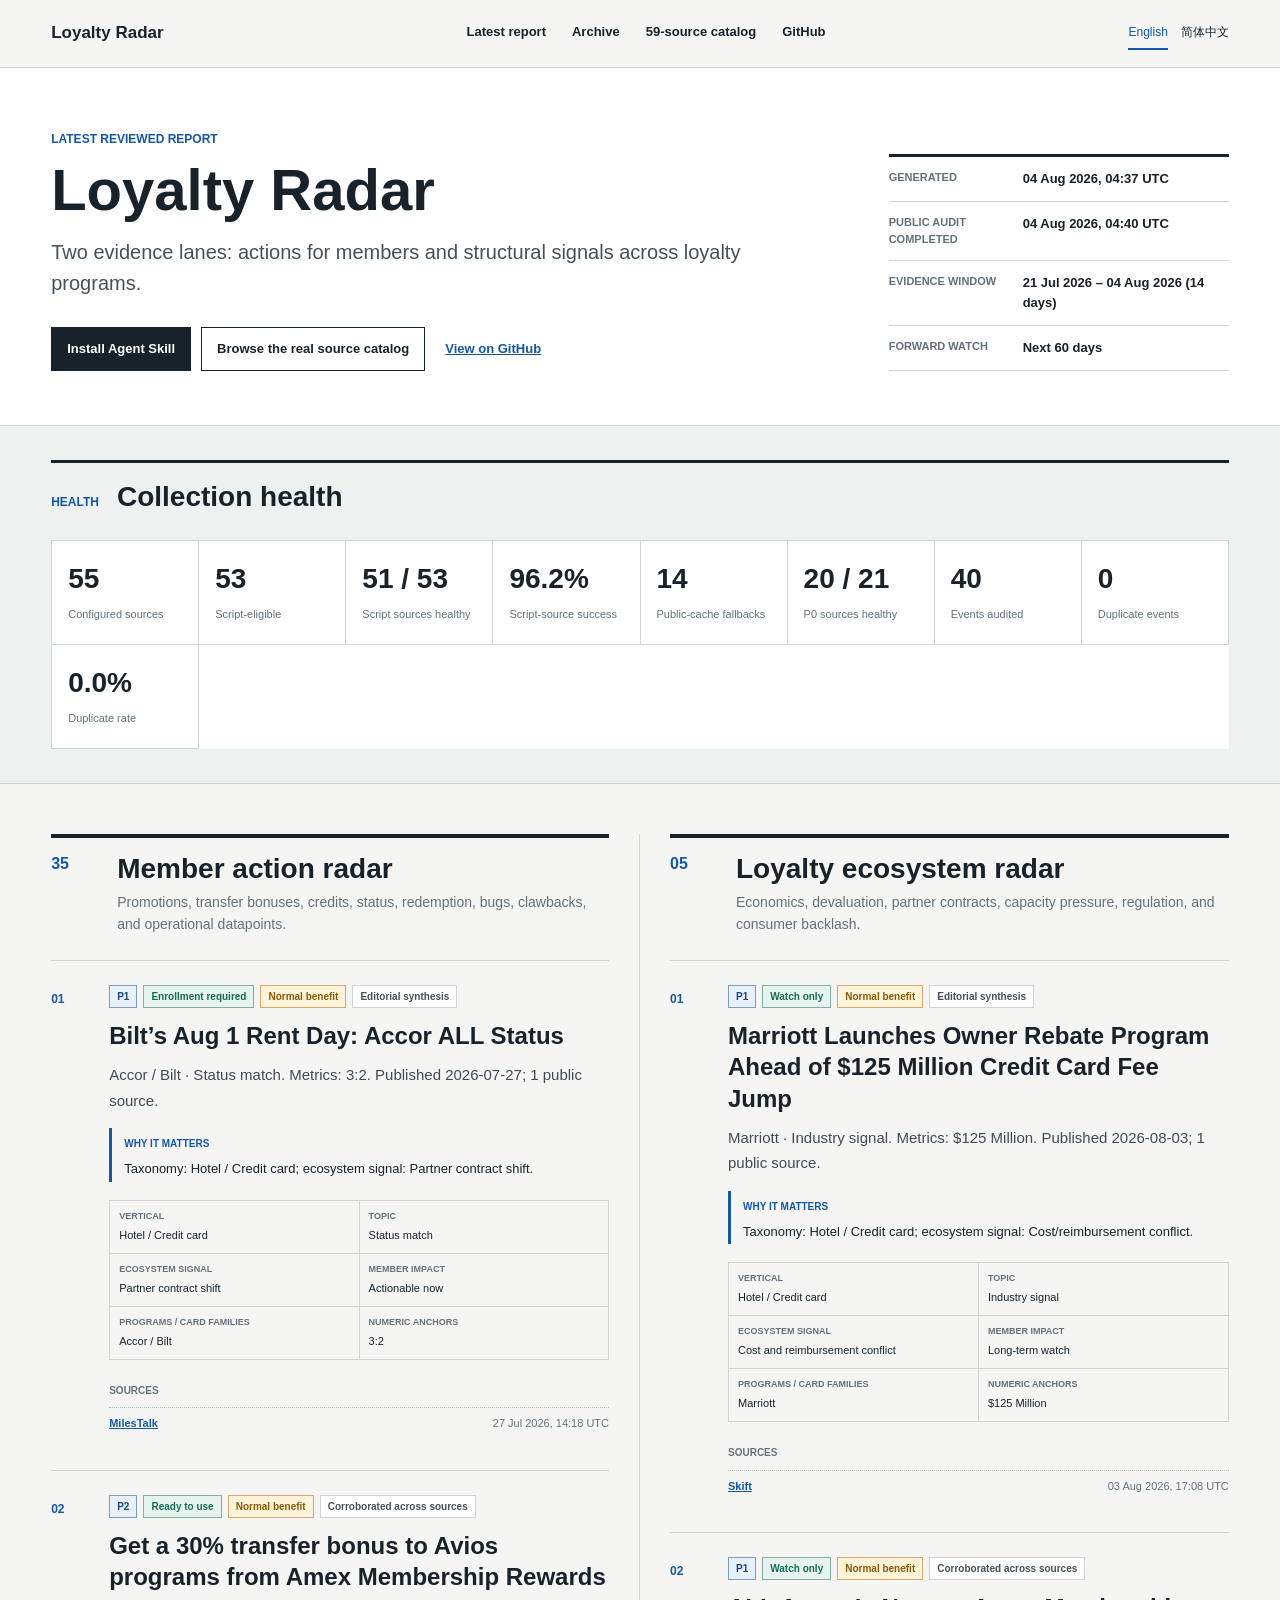
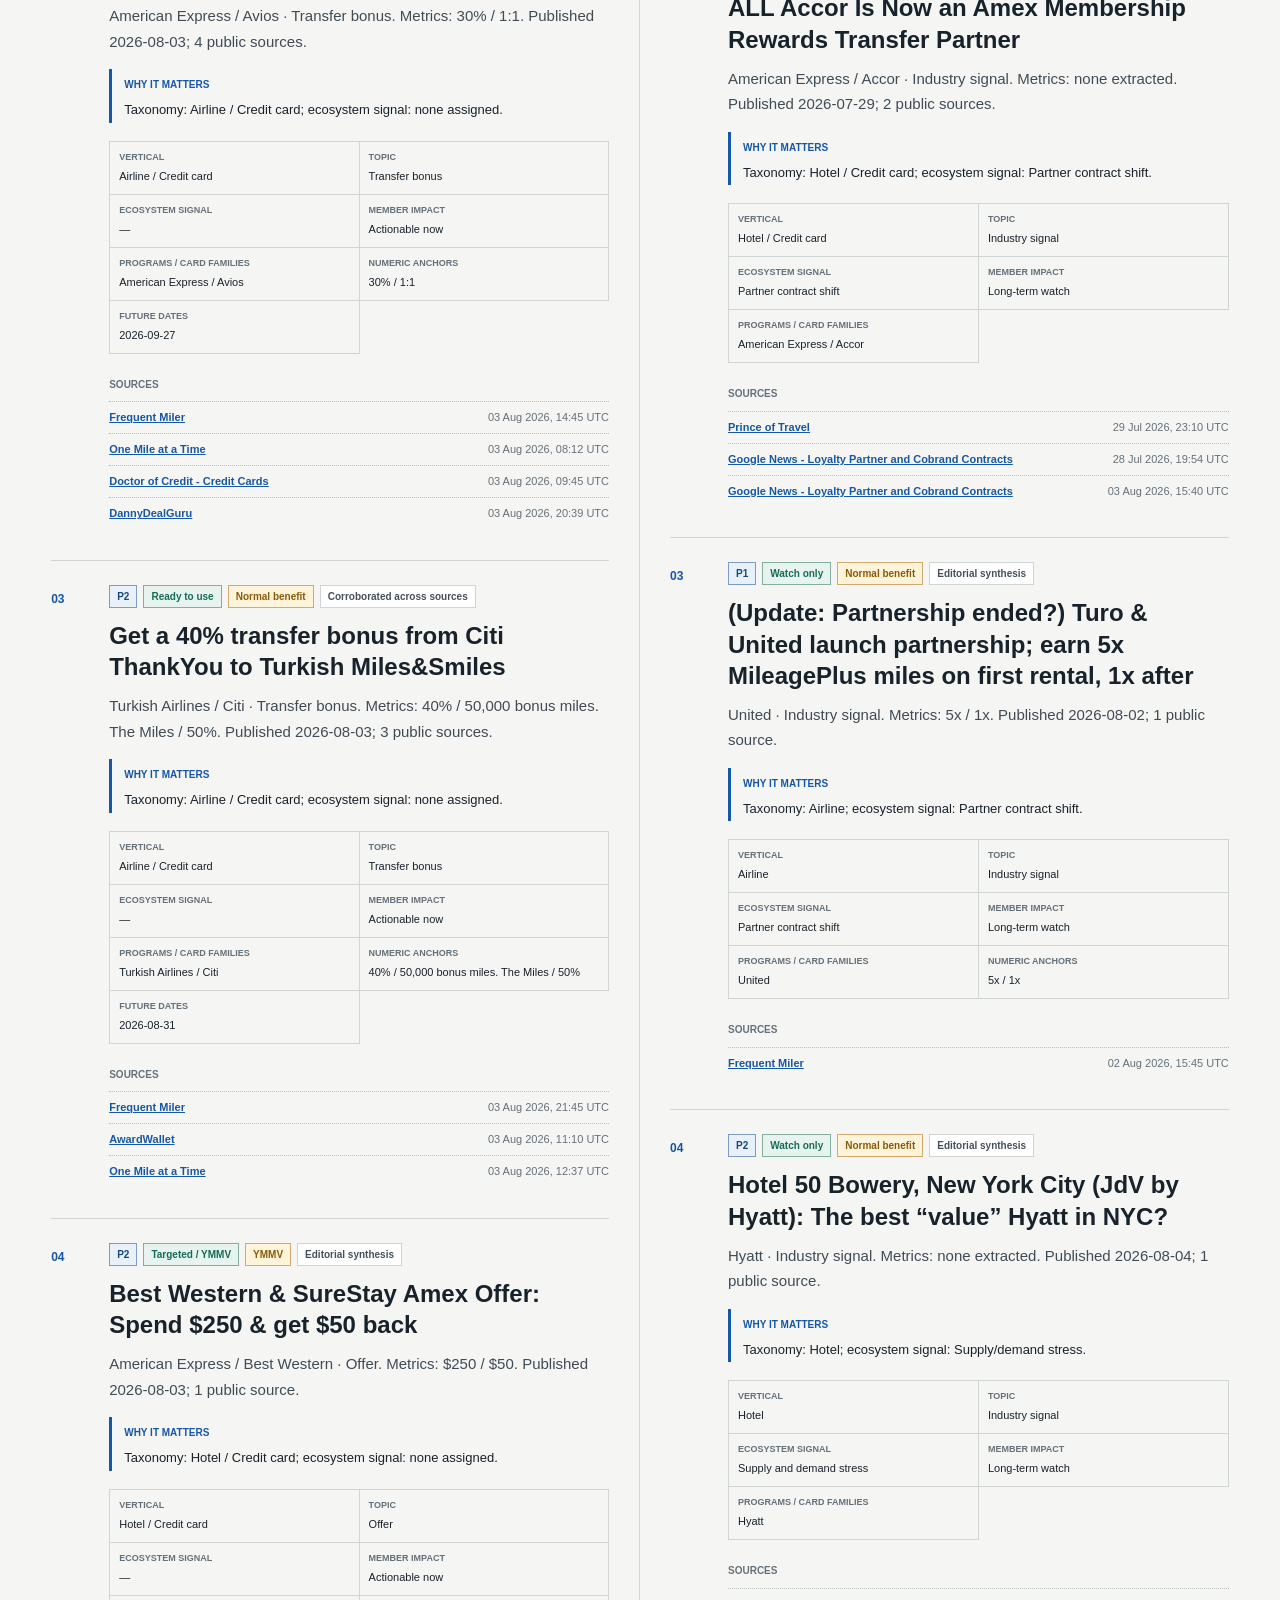
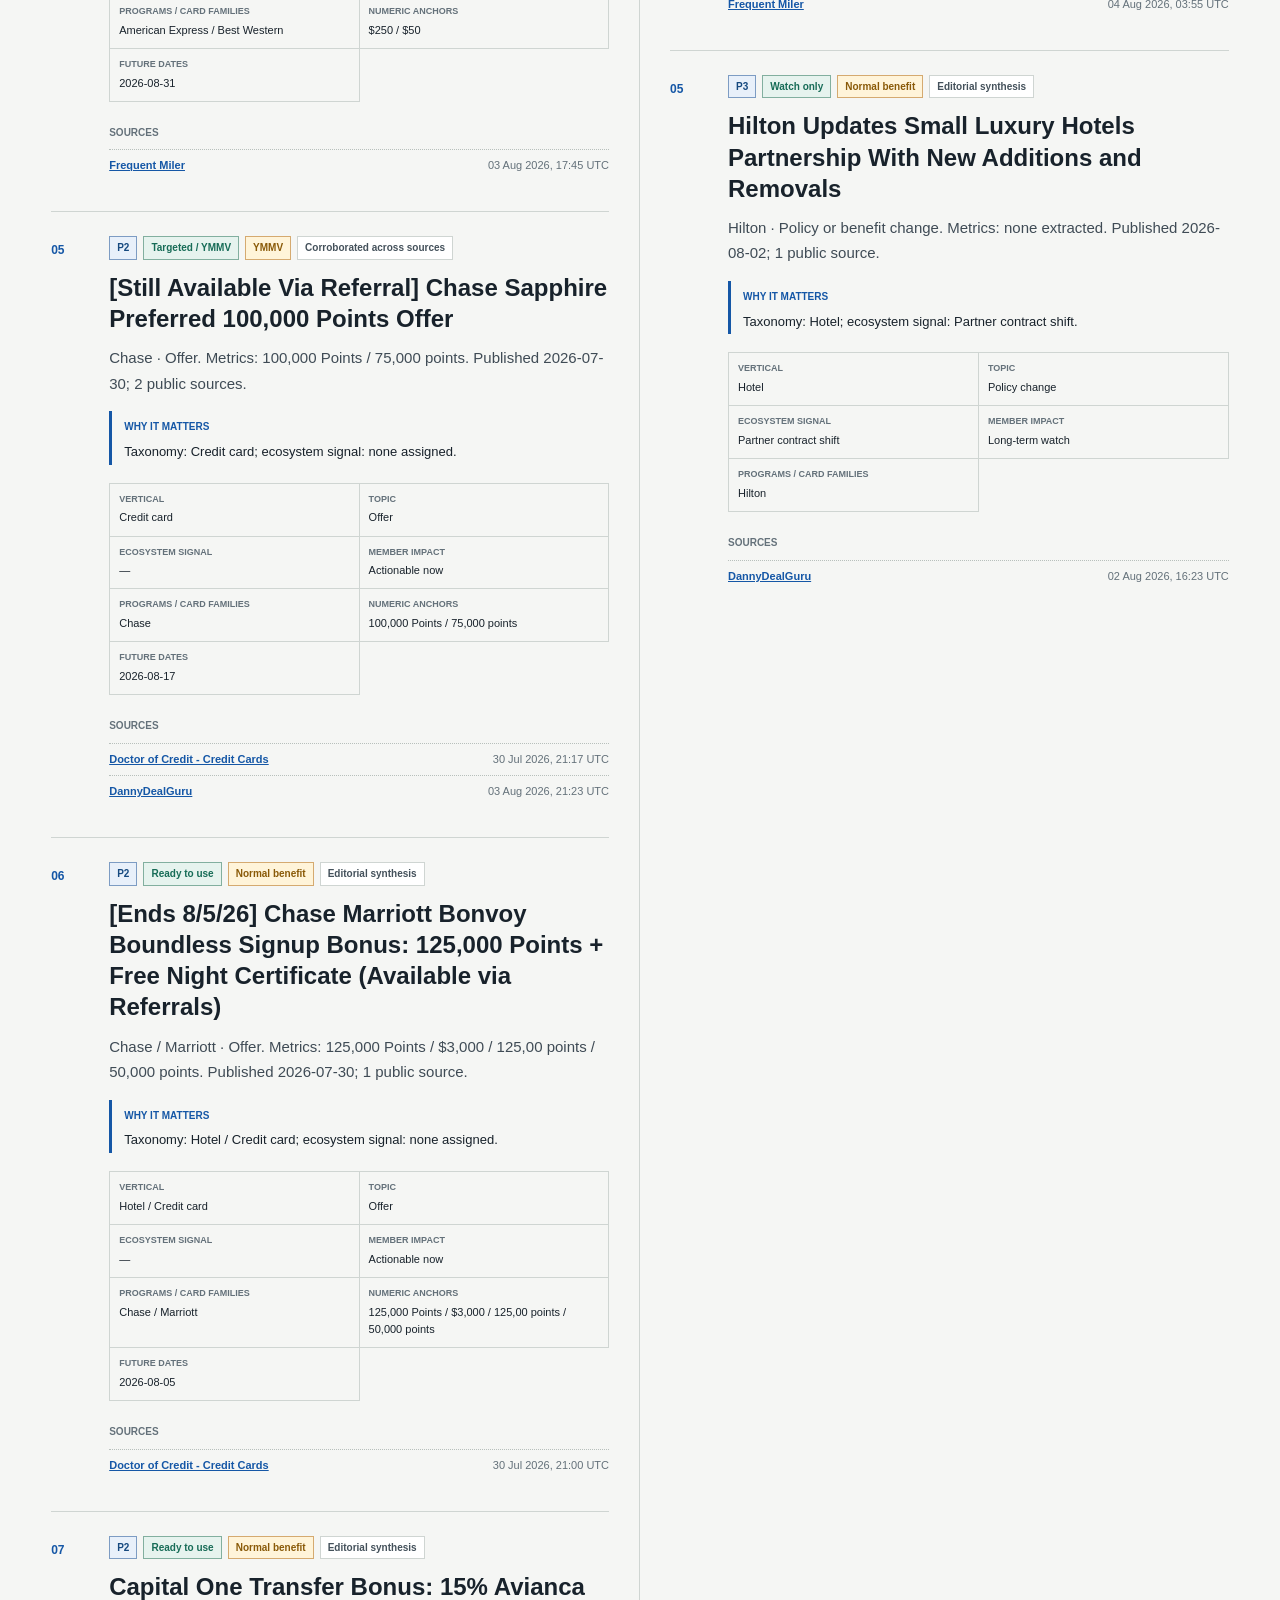
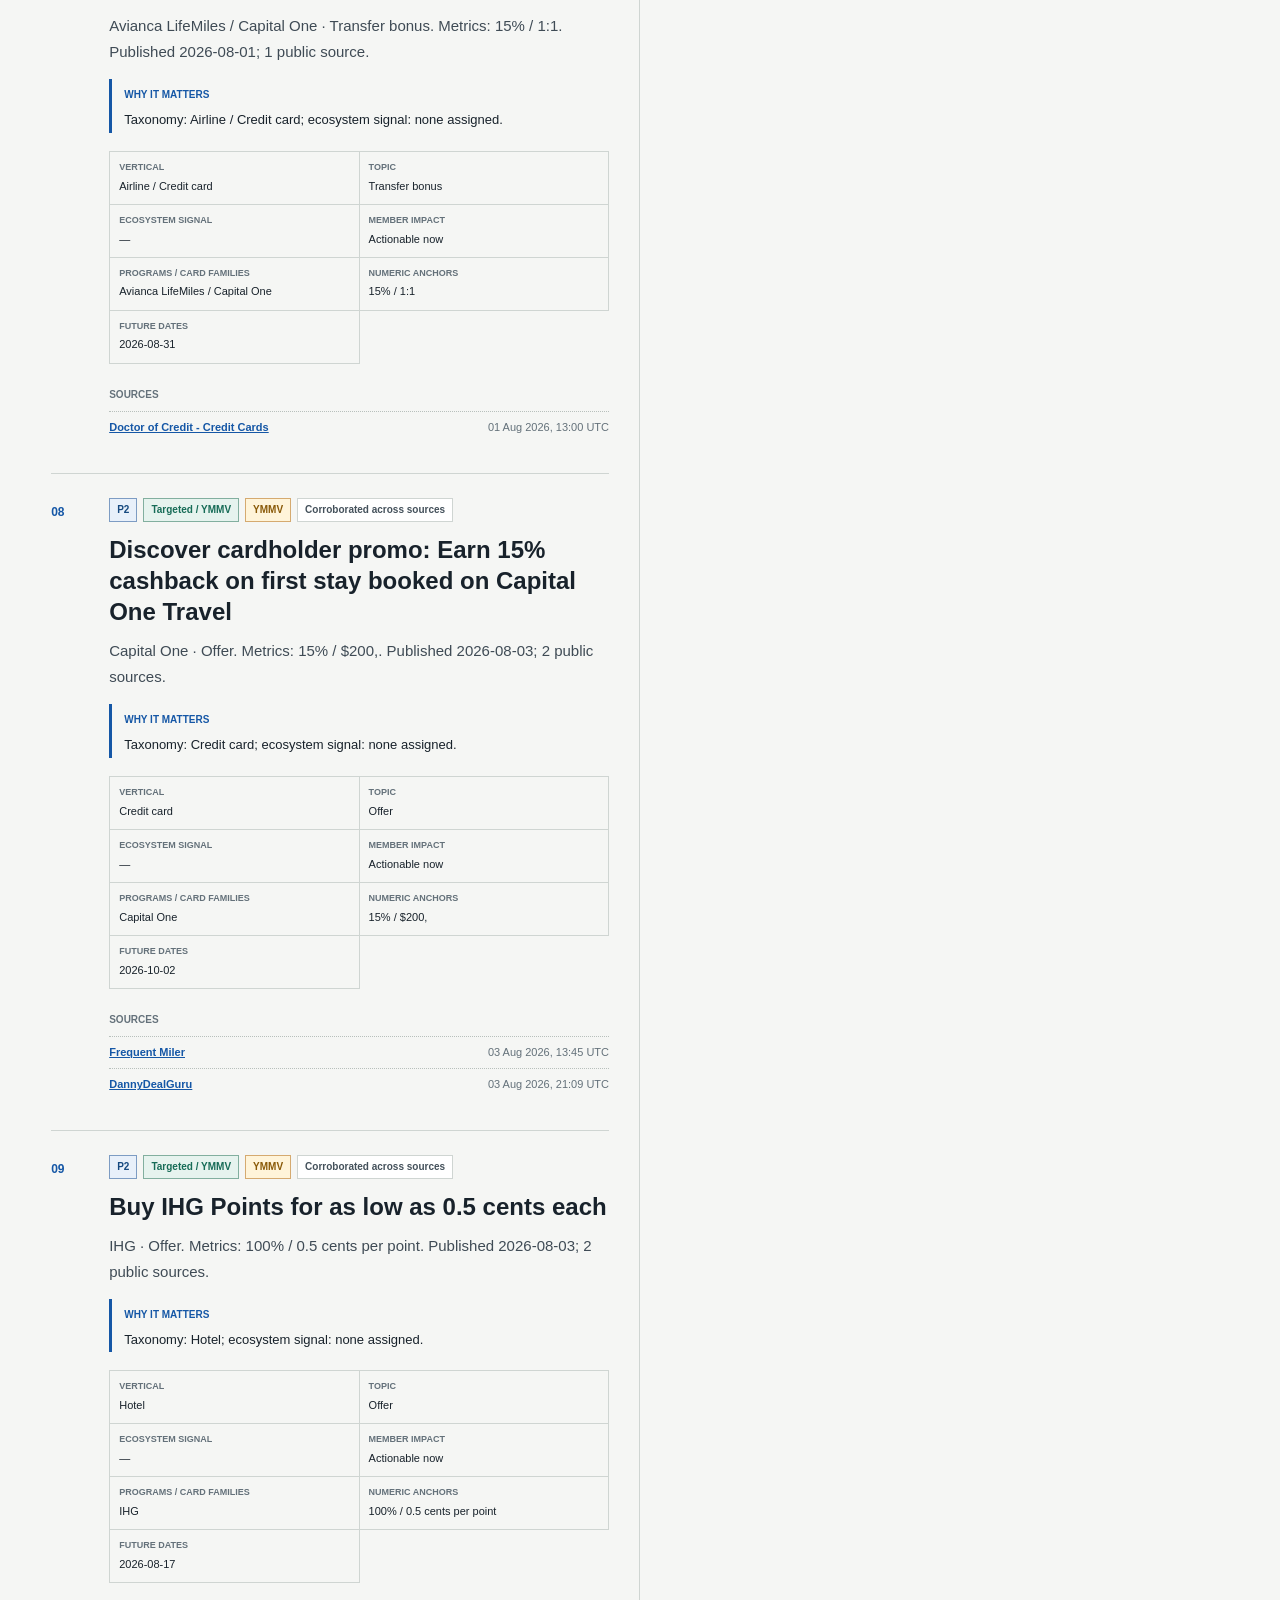
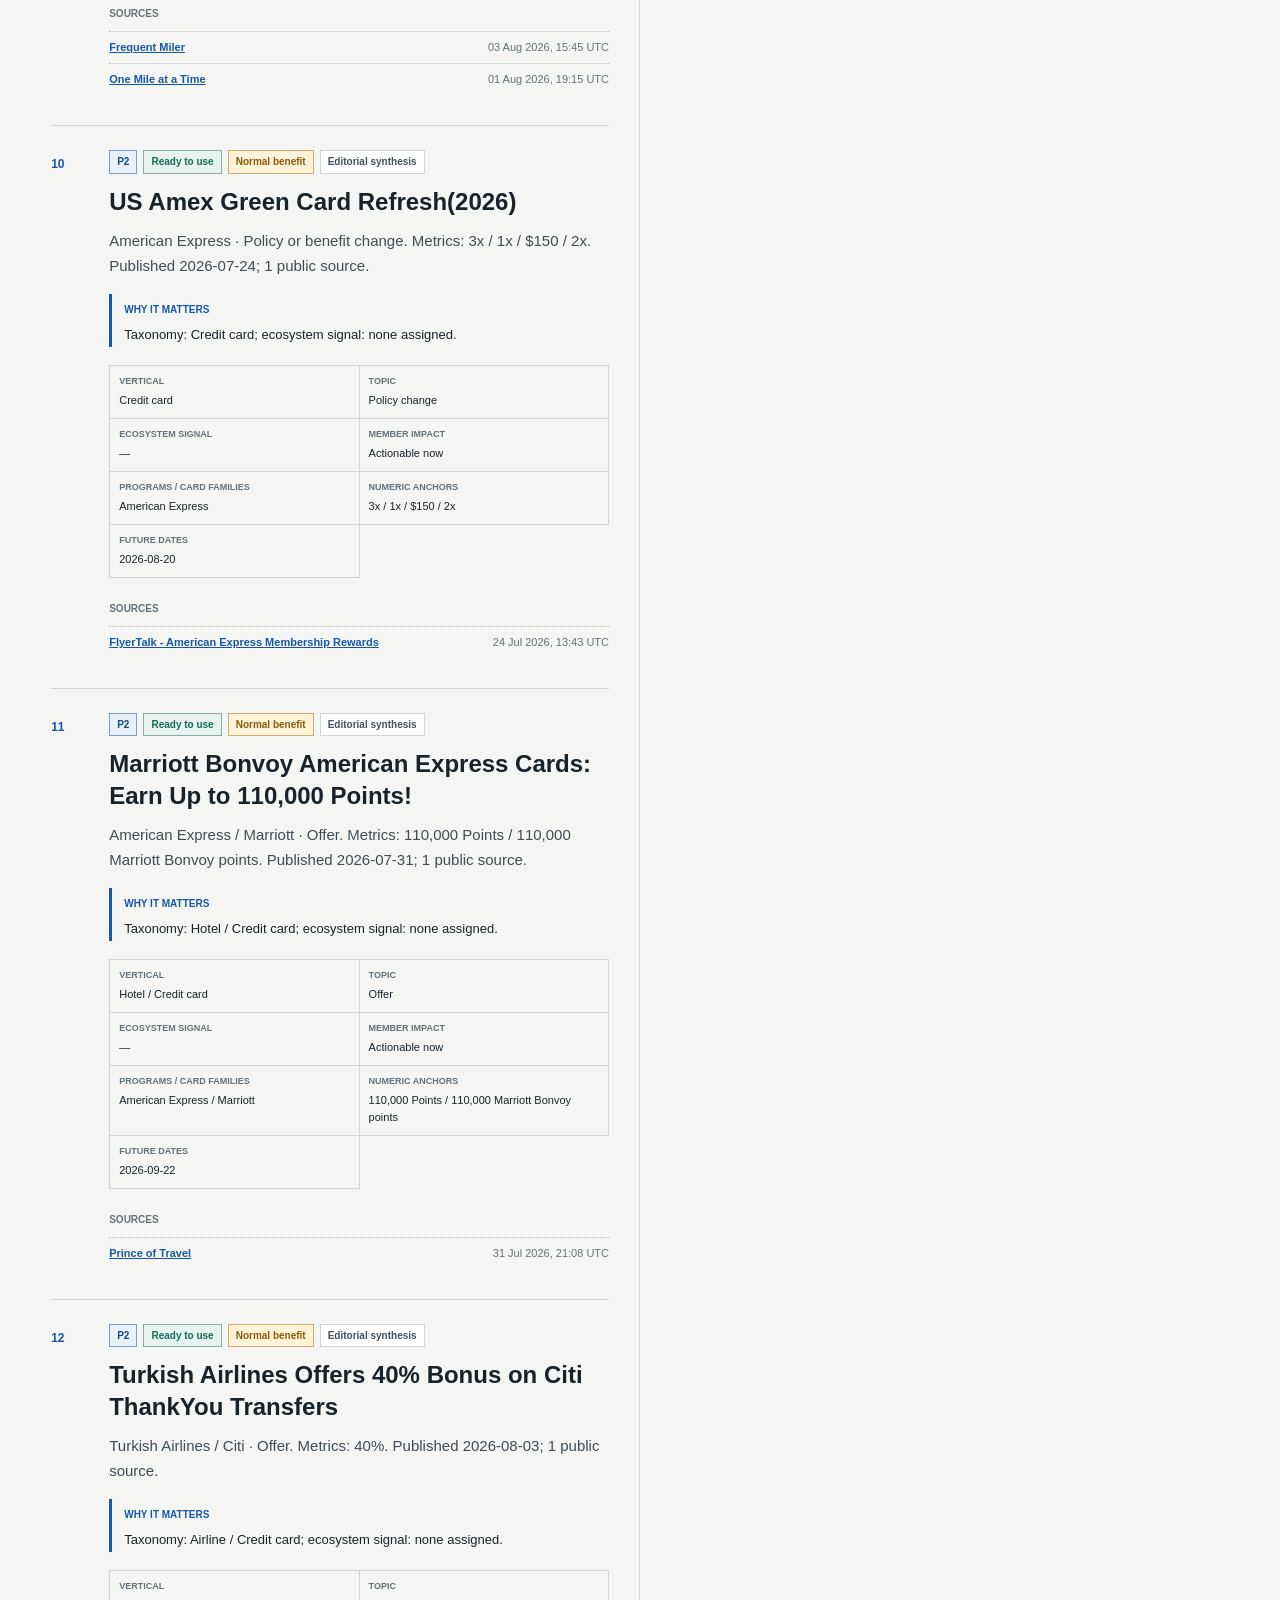
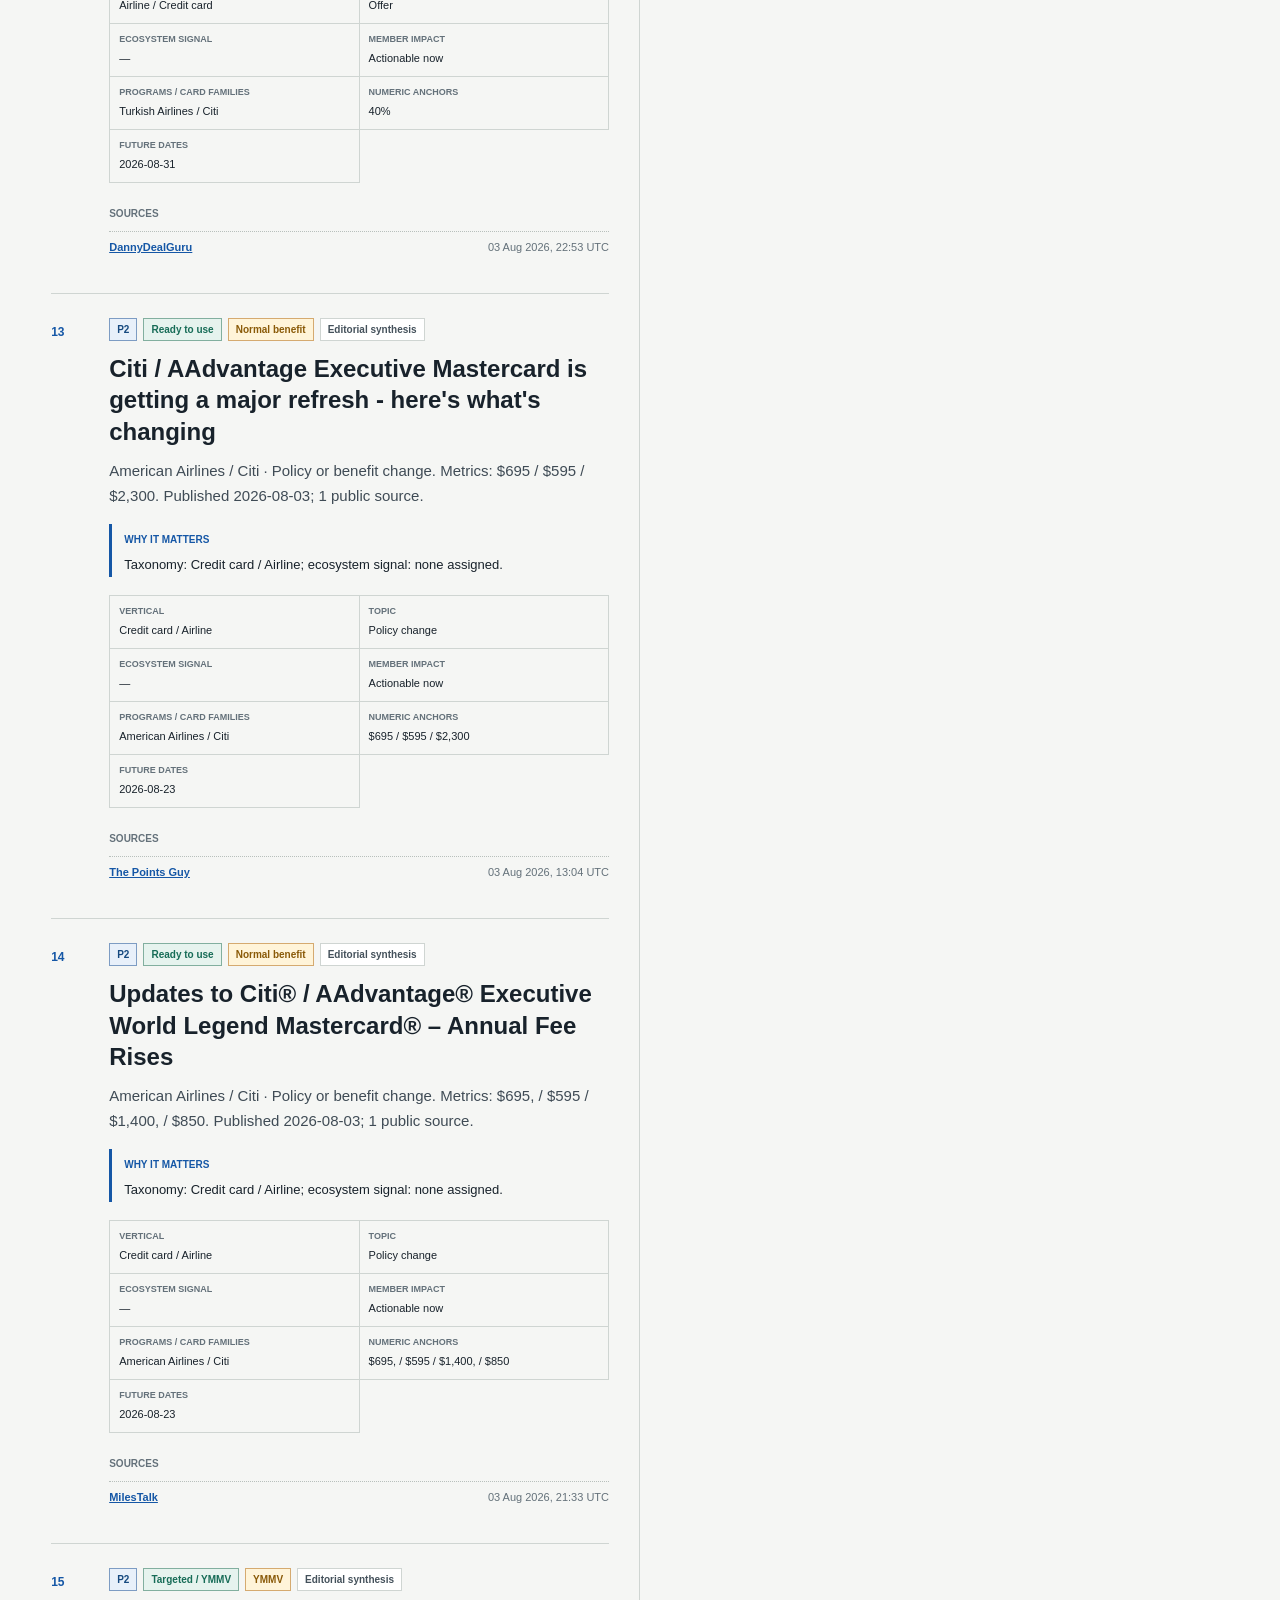
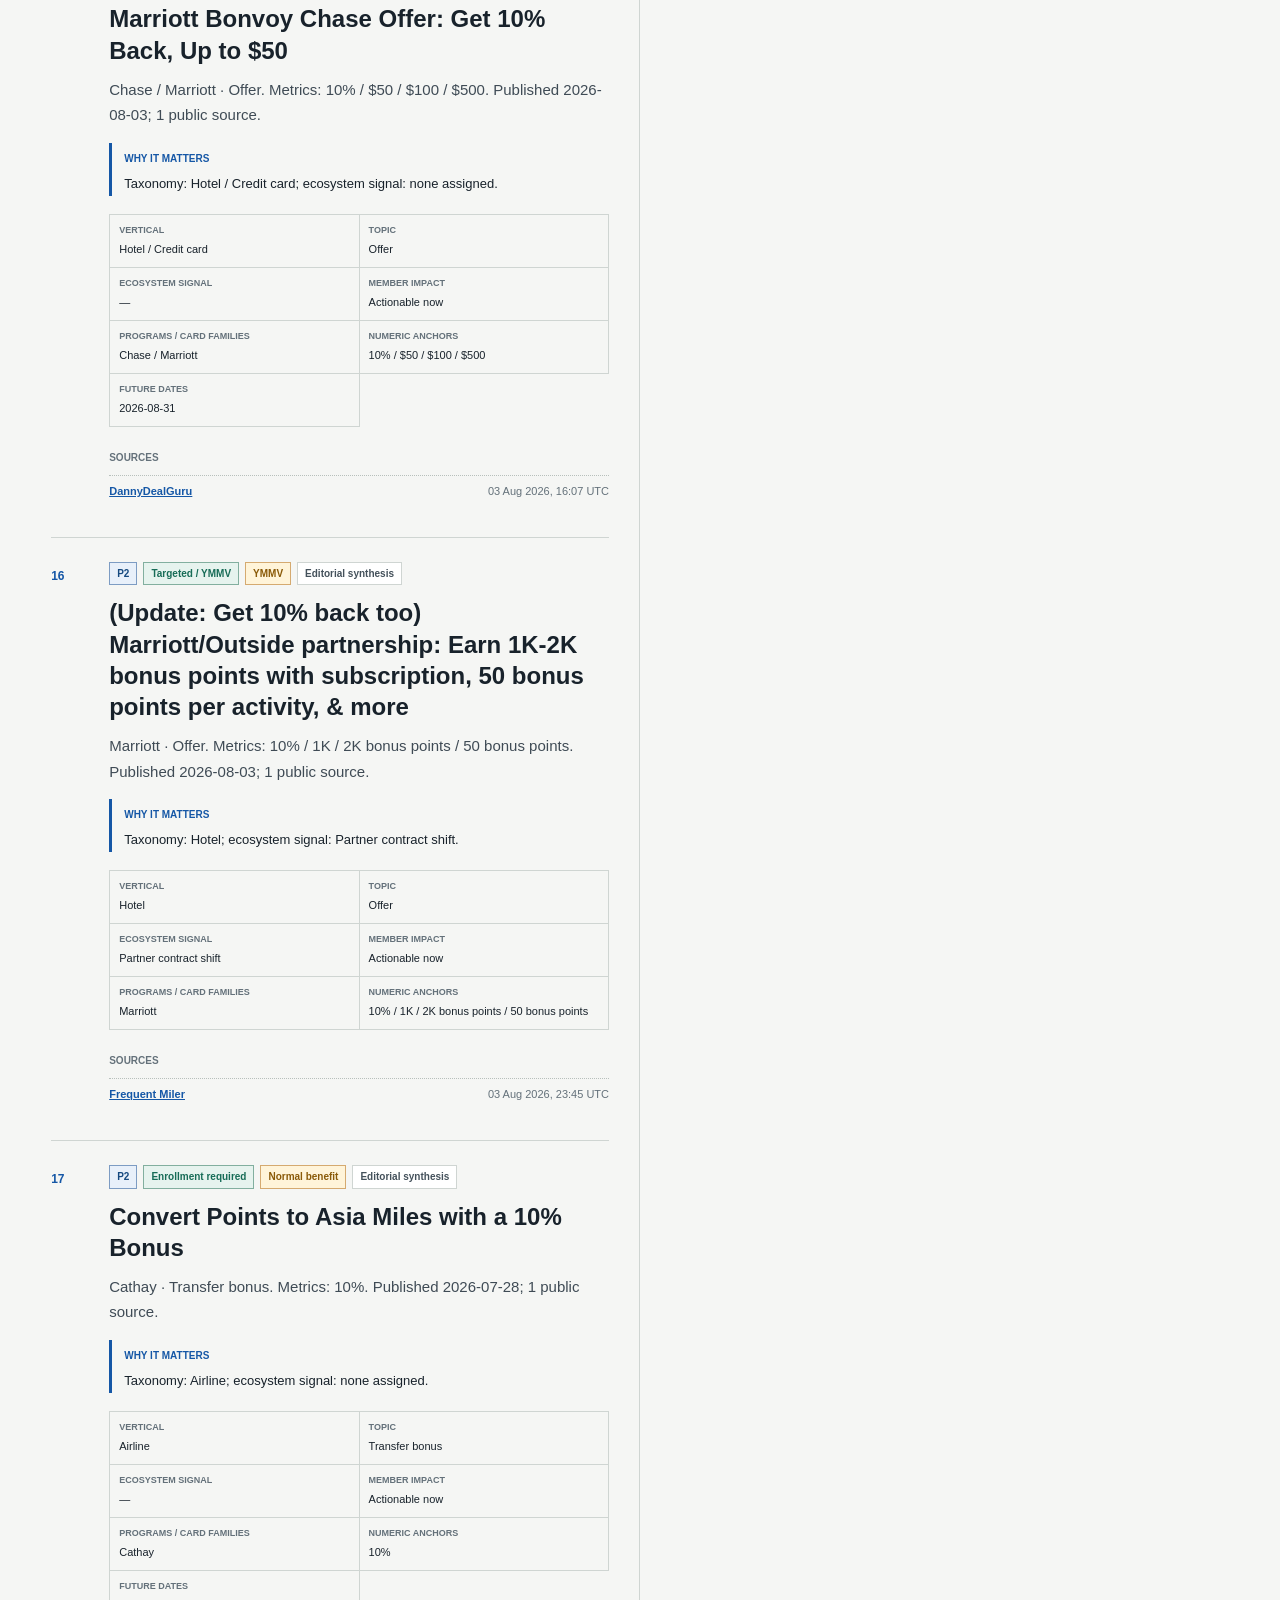
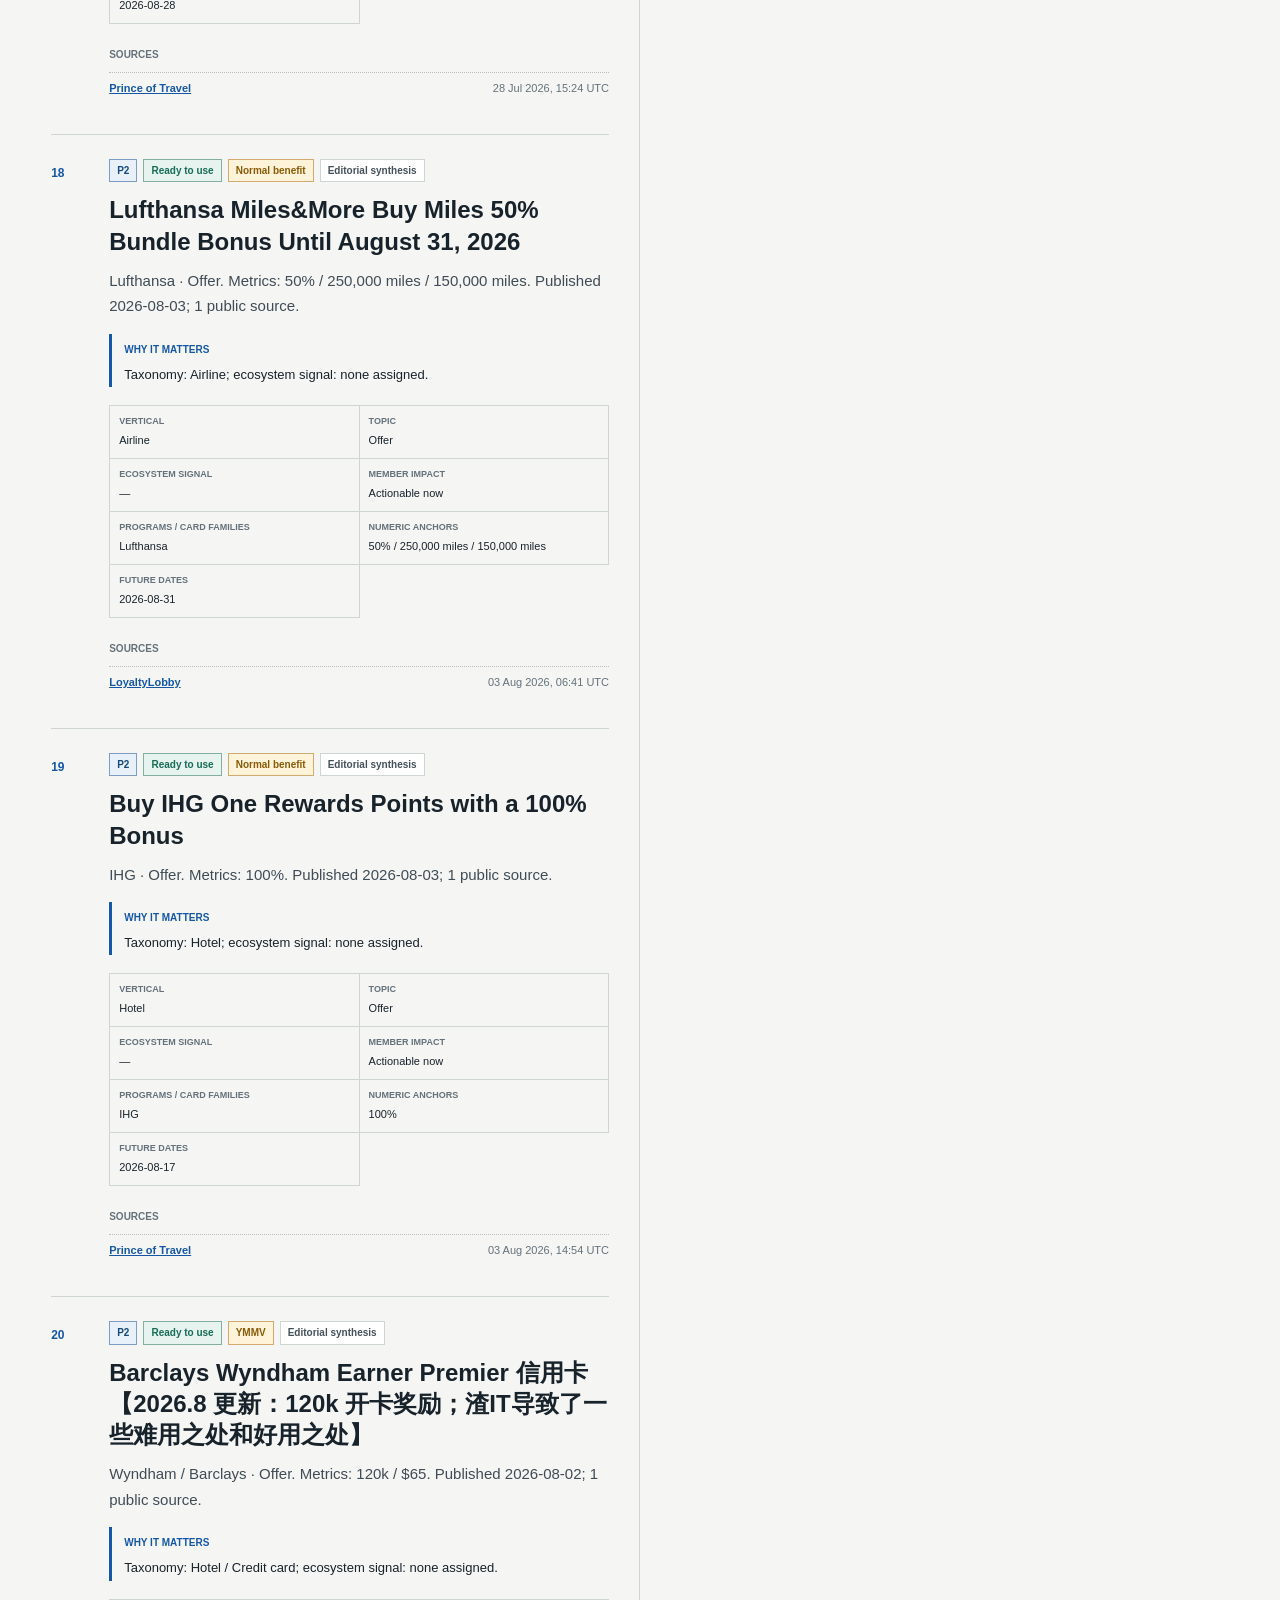
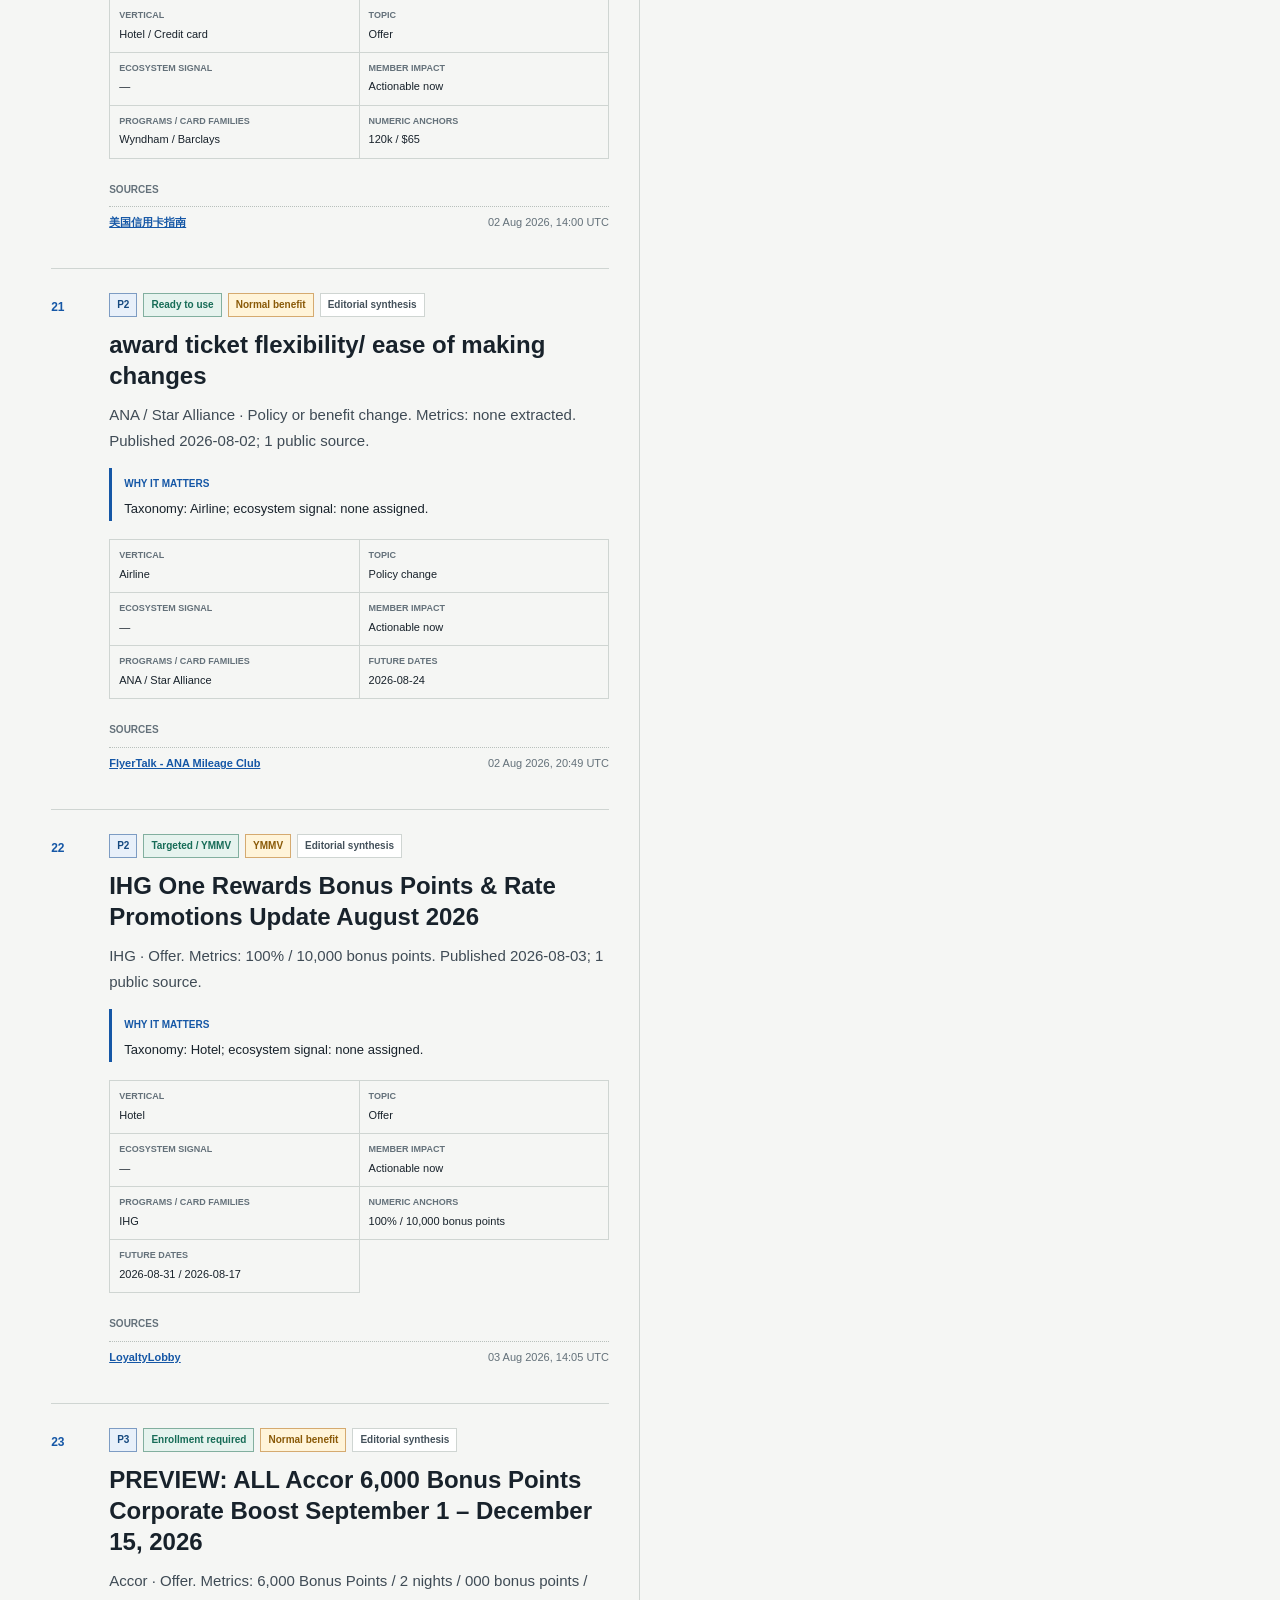
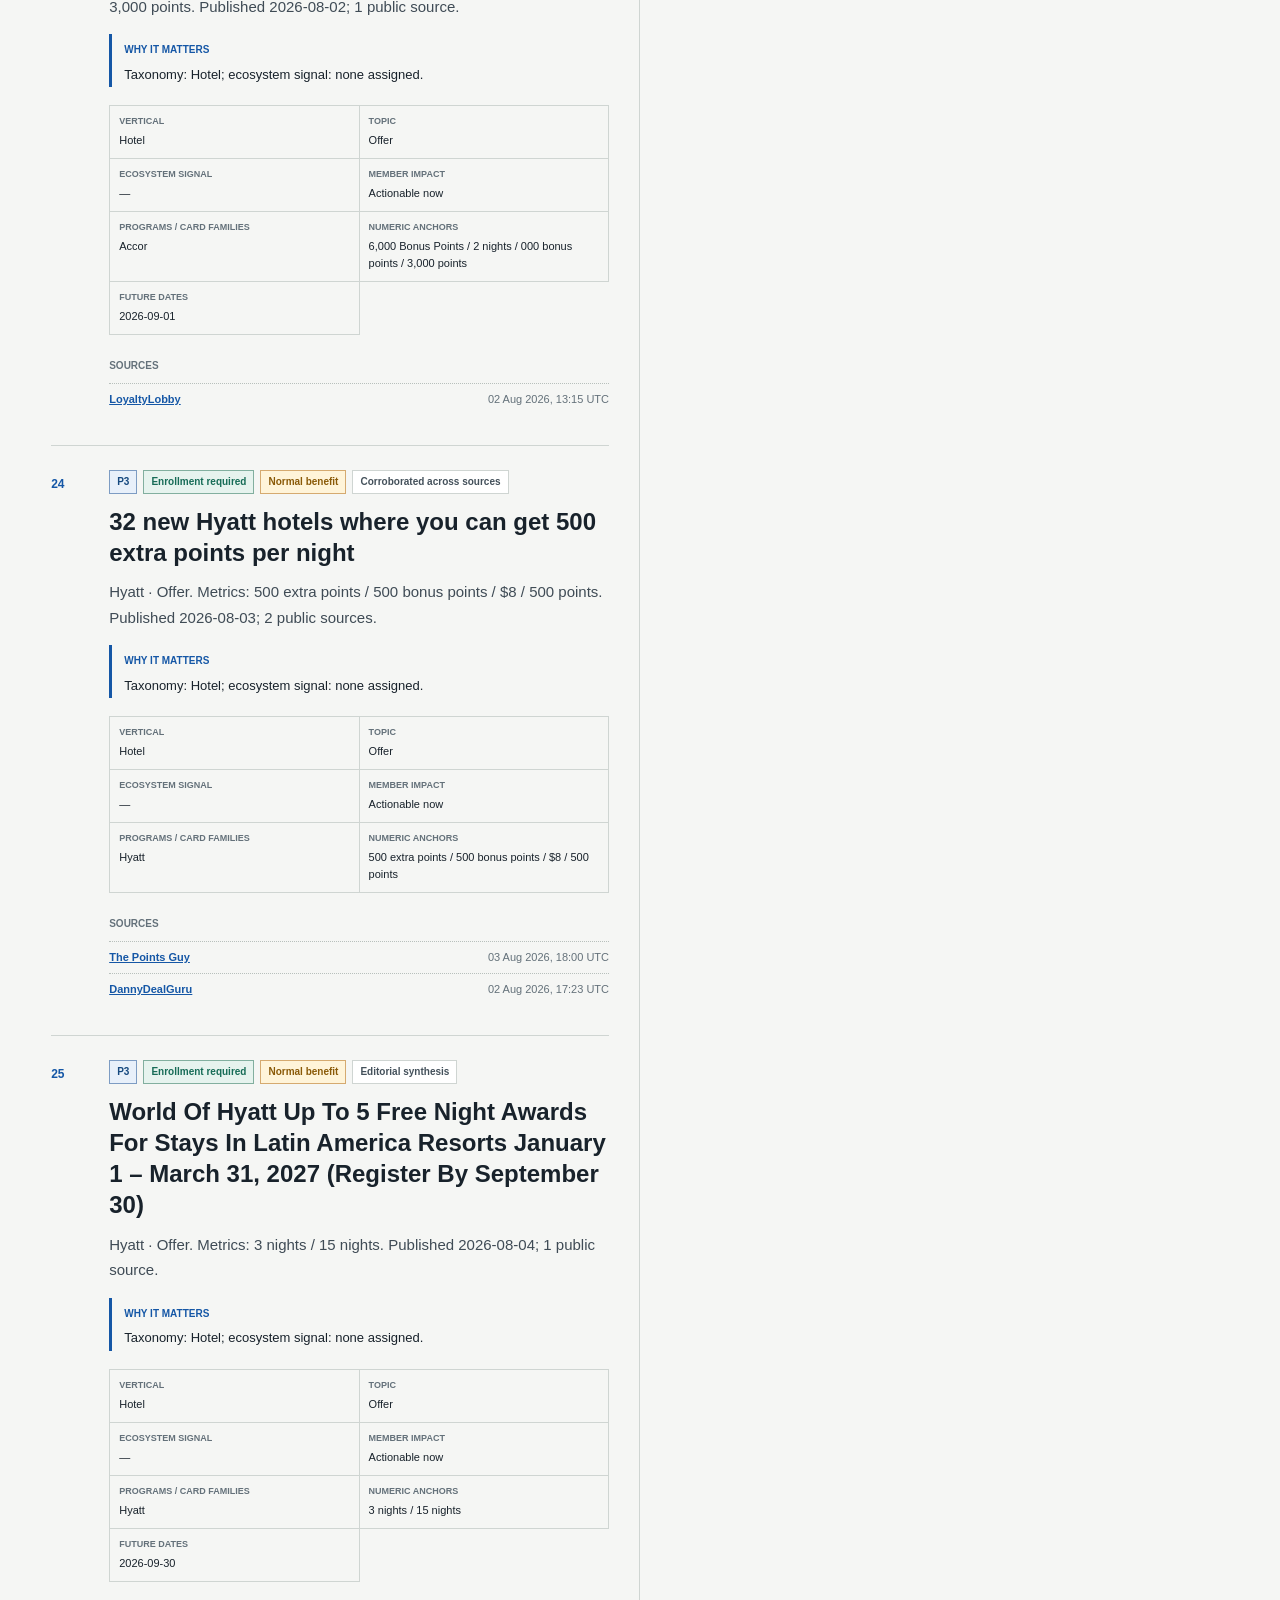
==== commit 99c1f231: "report: publish 2026-W32 public brief" ====
--- a/docs/site/index.html
+++ b/docs/site/index.html
@@ -6,208 +6,208 @@
 <link rel="stylesheet" href="assets/site.css"></head><body data-page-locale="en">
 <a class="skip-link" href="#content">Skip to content</a>
 <header class="site-header"><a class="brand" href="en/">Loyalty Radar</a><nav class="primary-nav" aria-label="Primary navigation"><a href="en/">Latest report</a><a href="en/#archive">Archive</a><a href="en/sources/">59-source catalog</a><a href="https://github.com/lonelydoctor/loyalty-radar">GitHub</a></nav><nav class="language-switch" aria-label="Language / 语言"><a class="current" href="en/" hreflang="en">English</a><a class="" href="zh-CN/" hreflang="zh-CN">简体中文</a></nav></header>
-<main id="content" class="report-page" data-report-state="published" data-report-contract="loyalty-radar-public-report/v1" data-report-id="2026-W31" data-window-hours="336" data-future-days="60">
-<section class="report-hero published" data-layout-check><div class="hero-copy"><p class="eyebrow">Latest reviewed report</p><h1>Loyalty Radar</h1><p class="hero-subtitle" data-critical-text>Two evidence lanes: actions for members and structural signals across loyalty programs.</p><div class="cta-row" data-layout-check><a class="button primary" href="https://github.com/lonelydoctor/loyalty-radar#30-second-quick-start">Install Agent Skill</a><a class="button secondary" href="en/sources/">Browse the real source catalog</a><a class="text-link" href="https://github.com/lonelydoctor/loyalty-radar">View on GitHub</a></div></div><dl class="report-meta"><div><dt>Generated</dt><dd><time datetime="2026-07-28T04:34:20.961713+00:00">28 Jul 2026, 04:34 UTC</time></dd></div><div><dt>Public audit completed</dt><dd><time datetime="2026-07-28T04:37:36+00:00">28 Jul 2026, 04:37 UTC</time></dd></div><div><dt>Evidence window</dt><dd>14 Jul 2026 – 28 Jul 2026 (14 days)</dd></div><div><dt>Forward watch</dt><dd>Next 60 days</dd></div></dl></section>
-<section class="health-band" aria-labelledby="health-title" data-layout-check><div class="section-heading compact"><p class="eyebrow">Health</p><h2 id="health-title">Collection health</h2></div><div class="health-grid"><div class="health-metric" data-health="configured_sources"><strong>55</strong><span>Configured sources</span></div><div class="health-metric" data-health="script_eligible_sources"><strong>53</strong><span>Script-eligible</span></div><div class="health-metric" data-health="script_ok_sources"><strong>51 / 53</strong><span>Script sources healthy</span></div><div class="health-metric" data-health="script_ok_rate"><strong>96.2%</strong><span>Script-source success</span></div><div class="health-metric" data-health="fallback_sources"><strong>14</strong><span>Public-cache fallbacks</span></div><div class="health-metric" data-health="p0_ok_sources"><strong>20 / 21</strong><span>P0 sources healthy</span></div><div class="health-metric" data-health="events_checked"><strong>40</strong><span>Events audited</span></div><div class="health-metric" data-health="duplicate_events"><strong>0</strong><span>Duplicate events</span></div><div class="health-metric" data-health="duplicate_rate"><strong>0.0%</strong><span>Duplicate rate</span></div></div></section><section class="lane-grid" data-layout-check><section class="lane lane-c-end" aria-labelledby="lane-c-end"><div class="lane-heading"><span>28</span><div><h2 id="lane-c-end">Member action radar</h2><p>Promotions, transfer bonuses, credits, status, redemption, bugs, clawbacks, and operational datapoints.</p></div></div><article class="event" data-event-id="95b2f387fe0133" data-event-locale="en" data-layout-check>
-<div class="event-sequence">01</div><div class="event-content"><div class="badges"><span class="badge priority">P1</span><span class="badge action">Enrollment required</span><span class="badge risk">Normal benefit</span><span class="badge confidence">Corroborated across sources</span></div>
-<h3 class="event-title" data-critical-text>Bilt’s Aug 1 Rent Day: Accor ALL Status</h3><p class="event-summary">Accor / Bilt · Status match. Metrics: 3:2. Published 2026-07-27; 3 public sources.</p>
+<main id="content" class="report-page" data-report-state="published" data-report-contract="loyalty-radar-public-report/v1" data-report-id="2026-W32" data-window-hours="336" data-future-days="60">
+<section class="report-hero published" data-layout-check><div class="hero-copy"><p class="eyebrow">Latest reviewed report</p><h1>Loyalty Radar</h1><p class="hero-subtitle" data-critical-text>Two evidence lanes: actions for members and structural signals across loyalty programs.</p><div class="cta-row" data-layout-check><a class="button primary" href="https://github.com/lonelydoctor/loyalty-radar#30-second-quick-start">Install Agent Skill</a><a class="button secondary" href="en/sources/">Browse the real source catalog</a><a class="text-link" href="https://github.com/lonelydoctor/loyalty-radar">View on GitHub</a></div></div><dl class="report-meta"><div><dt>Generated</dt><dd><time datetime="2026-08-04T04:37:06.817946+00:00">04 Aug 2026, 04:37 UTC</time></dd></div><div><dt>Public audit completed</dt><dd><time datetime="2026-08-04T04:40:41+00:00">04 Aug 2026, 04:40 UTC</time></dd></div><div><dt>Evidence window</dt><dd>21 Jul 2026 – 04 Aug 2026 (14 days)</dd></div><div><dt>Forward watch</dt><dd>Next 60 days</dd></div></dl></section>
+<section class="health-band" aria-labelledby="health-title" data-layout-check><div class="section-heading compact"><p class="eyebrow">Health</p><h2 id="health-title">Collection health</h2></div><div class="health-grid"><div class="health-metric" data-health="configured_sources"><strong>55</strong><span>Configured sources</span></div><div class="health-metric" data-health="script_eligible_sources"><strong>53</strong><span>Script-eligible</span></div><div class="health-metric" data-health="script_ok_sources"><strong>51 / 53</strong><span>Script sources healthy</span></div><div class="health-metric" data-health="script_ok_rate"><strong>96.2%</strong><span>Script-source success</span></div><div class="health-metric" data-health="fallback_sources"><strong>14</strong><span>Public-cache fallbacks</span></div><div class="health-metric" data-health="p0_ok_sources"><strong>20 / 21</strong><span>P0 sources healthy</span></div><div class="health-metric" data-health="events_checked"><strong>40</strong><span>Events audited</span></div><div class="health-metric" data-health="duplicate_events"><strong>0</strong><span>Duplicate events</span></div><div class="health-metric" data-health="duplicate_rate"><strong>0.0%</strong><span>Duplicate rate</span></div></div></section><section class="lane-grid" data-layout-check><section class="lane lane-c-end" aria-labelledby="lane-c-end"><div class="lane-heading"><span>35</span><div><h2 id="lane-c-end">Member action radar</h2><p>Promotions, transfer bonuses, credits, status, redemption, bugs, clawbacks, and operational datapoints.</p></div></div><article class="event" data-event-id="95b2f387fe0133" data-event-locale="en" data-layout-check>
+<div class="event-sequence">01</div><div class="event-content"><div class="badges"><span class="badge priority">P1</span><span class="badge action">Enrollment required</span><span class="badge risk">Normal benefit</span><span class="badge confidence">Editorial synthesis</span></div>
+<h3 class="event-title" data-critical-text>Bilt’s Aug 1 Rent Day: Accor ALL Status</h3><p class="event-summary">Accor / Bilt · Status match. Metrics: 3:2. Published 2026-07-27; 1 public source.</p>
 <div class="why"><span>Why it matters</span><p>Taxonomy: Hotel / Credit card; ecosystem signal: Partner contract shift.</p></div>
-<dl class="event-facts"><div><dt>Vertical</dt><dd>Hotel / Credit card</dd></div><div><dt>Topic</dt><dd>Status match</dd></div><div><dt>Ecosystem signal</dt><dd>Partner contract shift</dd></div><div><dt>Member impact</dt><dd>Actionable now</dd></div><div><dt>Programs / card families</dt><dd>Accor / Bilt</dd></div><div class="event-extra"><dt>Numeric anchors</dt><dd>3:2</dd></div><div class="event-extra"><dt>Future dates</dt><dd>2026-08-01</dd></div></dl>
-<div class="source-block"><span class="source-label">Sources</span><ol><li><a class="source-reference" href="https://milestalk.com/bilts-aug-1-rent-day-accor-all-status/" target="_blank" rel="noreferrer">MilesTalk</a><time datetime="2026-07-27T14:18:53+00:00">27 Jul 2026, 14:18 UTC</time></li><li><a class="source-reference" href="https://awardwallet.com/news/bilt-rewards/bilt-rent-day/?pubDate=2026-07-27" target="_blank" rel="noreferrer">AwardWallet</a><time datetime="2026-07-27T13:10:03+00:00">27 Jul 2026, 13:10 UTC</time></li><li><a class="source-reference" href="https://dannydealguru.com/bilt-rent-day/" target="_blank" rel="noreferrer">DannyDealGuru</a><time datetime="2026-07-27T23:23:56+00:00">27 Jul 2026, 23:23 UTC</time></li></ol></div></div></article><article class="event" data-event-id="4f150cc50017bd" data-event-locale="en" data-layout-check>
-<div class="event-sequence">02</div><div class="event-content"><div class="badges"><span class="badge priority">P1</span><span class="badge action">Ready to use</span><span class="badge risk">Normal benefit</span><span class="badge confidence">Editorial synthesis</span></div>
-<h3 class="event-title" data-critical-text>Rove Adds Qantas Frequent Flyer as 20th Transfer Partner + a 50% Transfer Bonus</h3><p class="event-summary">Qantas · Transfer bonus. Metrics: 50% / 1,000 Rove Miles / 1,500 Qantas Points / 1,500 miles. Published 2026-07-15; 1 public source.</p>
-<div class="why"><span>Why it matters</span><p>Taxonomy: Airline; ecosystem signal: Partner contract shift.</p></div>
-<dl class="event-facts"><div><dt>Vertical</dt><dd>Airline</dd></div><div><dt>Topic</dt><dd>Transfer bonus</dd></div><div><dt>Ecosystem signal</dt><dd>Partner contract shift</dd></div><div><dt>Member impact</dt><dd>Actionable now</dd></div><div><dt>Programs / card families</dt><dd>Qantas</dd></div><div class="event-extra"><dt>Numeric anchors</dt><dd>50% / 1,000 Rove Miles / 1,500 Qantas Points / 1,500 miles</dd></div><div class="event-extra"><dt>Future dates</dt><dd>2026-08-14</dd></div></dl>
-<div class="source-block"><span class="source-label">Sources</span><ol><li><a class="source-reference" href="https://milestalk.com/rove-adds-qantas-frequent-flyer-as-20th-transfer-partner-a-50-transfer-bonus/" target="_blank" rel="noreferrer">MilesTalk</a><time datetime="2026-07-15T10:00:44+00:00">15 Jul 2026, 10:00 UTC</time></li></ol></div></div></article><article class="event" data-event-id="b13336c4842244" data-event-locale="en" data-layout-check>
-<div class="event-sequence">03</div><div class="event-content"><div class="badges"><span class="badge priority">P2</span><span class="badge action">Targeted / YMMV</span><span class="badge risk">YMMV</span><span class="badge confidence">Corroborated across sources</span></div>
-<h3 class="event-title" data-critical-text>[Ends 7/30] Chase Sapphire Preferred 100,000 Points Offer</h3><p class="event-summary">Chase · Offer. Metrics: 100,000 Points / $5,000. Published 2026-07-23; 2 public sources.</p>
-<div class="why"><span>Why it matters</span><p>Taxonomy: Credit card; ecosystem signal: none assigned.</p></div>
-<dl class="event-facts"><div><dt>Vertical</dt><dd>Credit card</dd></div><div><dt>Topic</dt><dd>Offer</dd></div><div><dt>Ecosystem signal</dt><dd>—</dd></div><div><dt>Member impact</dt><dd>Actionable now</dd></div><div><dt>Programs / card families</dt><dd>Chase</dd></div><div class="event-extra"><dt>Numeric anchors</dt><dd>100,000 Points / $5,000</dd></div><div class="event-extra"><dt>Future dates</dt><dd>2026-07-30 / 2026-08-17</dd></div></dl>
-<div class="source-block"><span class="source-label">Sources</span><ol><li><a class="source-reference" href="https://www.doctorofcredit.com/chase-sapphire-preferred-100000-points-offer/" target="_blank" rel="noreferrer">Doctor of Credit - Credit Cards</a><time datetime="2026-07-23T20:06:18+00:00">23 Jul 2026, 20:06 UTC</time></li><li><a class="source-reference" href="https://milestalk.com/ending-soon-best-ever-100000-point-offer-on-chase-sapphire-preferred/" target="_blank" rel="noreferrer">MilesTalk</a><time datetime="2026-07-16T15:07:39+00:00">16 Jul 2026, 15:07 UTC</time></li></ol></div></div></article><article class="event" data-event-id="d8e988c5a5b215" data-event-locale="en" data-layout-check>
-<div class="event-sequence">04</div><div class="event-content"><div class="badges"><span class="badge priority">P2</span><span class="badge action">Ready to use</span><span class="badge risk">Normal benefit</span><span class="badge confidence">Corroborated across sources</span></div>
-<h3 class="event-title" data-critical-text>Rent Day: ALL Accor status offer for Bilt members with points transfer</h3><p class="event-summary">Accor / Bilt · Offer. Metrics: 5,000 Bilt Points / 3,333 Accor points. Published 2026-07-27; 2 public sources.</p>
-<div class="why"><span>Why it matters</span><p>Taxonomy: Hotel / Credit card; ecosystem signal: none assigned.</p></div>
-<dl class="event-facts"><div><dt>Vertical</dt><dd>Hotel / Credit card</dd></div><div><dt>Topic</dt><dd>Offer</dd></div><div><dt>Ecosystem signal</dt><dd>—</dd></div><div><dt>Member impact</dt><dd>Actionable now</dd></div><div><dt>Programs / card families</dt><dd>Accor / Bilt</dd></div><div class="event-extra"><dt>Numeric anchors</dt><dd>5,000 Bilt Points / 3,333 Accor points</dd></div><div class="event-extra"><dt>Future dates</dt><dd>2026-08-01</dd></div></dl>
-<div class="source-block"><span class="source-label">Sources</span><ol><li><a class="source-reference" href="https://frequentmiler.com/rent-day-all-accor-status-offer-for-bilt-members-with-points-transfer/" target="_blank" rel="noreferrer">Frequent Miler</a><time datetime="2026-07-27T15:45:08+00:00">27 Jul 2026, 15:45 UTC</time></li><li><a class="source-reference" href="https://viewfromthewing.com/bilts-next-rent-day-offer-unlocks-accor-hotel-status-match-up-to-platinum/" target="_blank" rel="noreferrer">View from the Wing</a><time datetime="2026-07-27T13:00:04+00:00">27 Jul 2026, 13:00 UTC</time></li></ol></div></div></article><article class="event" data-event-id="11a53f83c0fbbd" data-event-locale="en" data-layout-check>
-<div class="event-sequence">05</div><div class="event-content"><div class="badges"><span class="badge priority">P2</span><span class="badge action">High risk: do not attempt</span><span class="badge risk">Possible clawback</span><span class="badge confidence">Editorial synthesis</span></div>
-<h3 class="event-title" data-critical-text>OCBC Rewards Card extends 26,000 miles sign-up bonus</h3><p class="event-summary">OCBC · Offer. Metrics: 26,000 miles / 26,000 bonus miles / $600. Published 2026-07-16; 1 public source.</p>
-<div class="why"><span>Why it matters</span><p>Taxonomy: Credit card; ecosystem signal: none assigned.</p></div>
-<dl class="event-facts"><div><dt>Vertical</dt><dd>Credit card</dd></div><div><dt>Topic</dt><dd>Offer</dd></div><div><dt>Ecosystem signal</dt><dd>—</dd></div><div><dt>Member impact</dt><dd>Avoid or verify</dd></div><div><dt>Programs / card families</dt><dd>OCBC</dd></div><div class="event-extra"><dt>Numeric anchors</dt><dd>26,000 miles / 26,000 bonus miles / $600</dd></div></dl>
-<div class="source-block"><span class="source-label">Sources</span><ol><li><a class="source-reference" href="https://mainlymiles.com/2026/07/16/ocbc-rewards-card-extends-26000-miles-sign-up-bonus/" target="_blank" rel="noreferrer">Mainly Miles</a><time datetime="2026-07-16T09:00:49+00:00">16 Jul 2026, 09:00 UTC</time></li></ol></div></div></article><article class="event" data-event-id="9dd67faccdfe0f" data-event-locale="en" data-layout-check>
+<dl class="event-facts"><div><dt>Vertical</dt><dd>Hotel / Credit card</dd></div><div><dt>Topic</dt><dd>Status match</dd></div><div><dt>Ecosystem signal</dt><dd>Partner contract shift</dd></div><div><dt>Member impact</dt><dd>Actionable now</dd></div><div><dt>Programs / card families</dt><dd>Accor / Bilt</dd></div><div class="event-extra"><dt>Numeric anchors</dt><dd>3:2</dd></div></dl>
+<div class="source-block"><span class="source-label">Sources</span><ol><li><a class="source-reference" href="https://milestalk.com/bilts-aug-1-rent-day-accor-all-status/" target="_blank" rel="noreferrer">MilesTalk</a><time datetime="2026-07-27T14:18:53+00:00">27 Jul 2026, 14:18 UTC</time></li></ol></div></div></article><article class="event" data-event-id="73876dc61ce75a" data-event-locale="en" data-layout-check>
+<div class="event-sequence">02</div><div class="event-content"><div class="badges"><span class="badge priority">P2</span><span class="badge action">Ready to use</span><span class="badge risk">Normal benefit</span><span class="badge confidence">Corroborated across sources</span></div>
+<h3 class="event-title" data-critical-text>Get a 30% transfer bonus to Avios programs from Amex Membership Rewards</h3><p class="event-summary">American Express / Avios · Transfer bonus. Metrics: 30% / 1:1. Published 2026-08-03; 4 public sources.</p>
+<div class="why"><span>Why it matters</span><p>Taxonomy: Airline / Credit card; ecosystem signal: none assigned.</p></div>
+<dl class="event-facts"><div><dt>Vertical</dt><dd>Airline / Credit card</dd></div><div><dt>Topic</dt><dd>Transfer bonus</dd></div><div><dt>Ecosystem signal</dt><dd>—</dd></div><div><dt>Member impact</dt><dd>Actionable now</dd></div><div><dt>Programs / card families</dt><dd>American Express / Avios</dd></div><div class="event-extra"><dt>Numeric anchors</dt><dd>30% / 1:1</dd></div><div class="event-extra"><dt>Future dates</dt><dd>2026-09-27</dd></div></dl>
+<div class="source-block"><span class="source-label">Sources</span><ol><li><a class="source-reference" href="https://frequentmiler.com/30-percent-transfer-bonus-american-express-membership-rewards-avios-british-airways-iberia-aer-lingus/" target="_blank" rel="noreferrer">Frequent Miler</a><time datetime="2026-08-03T14:45:27+00:00">03 Aug 2026, 14:45 UTC</time></li><li><a class="source-reference" href="https://onemileatatime.com/deals/amex-british-airways-avios-transfer-bonus/" target="_blank" rel="noreferrer">One Mile at a Time</a><time datetime="2026-08-03T08:12:13+00:00">03 Aug 2026, 08:12 UTC</time></li><li><a class="source-reference" href="https://www.doctorofcredit.com/american-express-transfer-bonus-30-to-avios-11-3/" target="_blank" rel="noreferrer">Doctor of Credit - Credit Cards</a><time datetime="2026-08-03T09:45:41+00:00">03 Aug 2026, 09:45 UTC</time></li><li><a class="source-reference" href="https://dannydealguru.com/amex-30-transfer-bonus-for-avios/" target="_blank" rel="noreferrer">DannyDealGuru</a><time datetime="2026-08-03T20:39:37+00:00">03 Aug 2026, 20:39 UTC</time></li></ol></div></div></article><article class="event" data-event-id="8d8c0b66c513d0" data-event-locale="en" data-layout-check>
+<div class="event-sequence">03</div><div class="event-content"><div class="badges"><span class="badge priority">P2</span><span class="badge action">Ready to use</span><span class="badge risk">Normal benefit</span><span class="badge confidence">Corroborated across sources</span></div>
+<h3 class="event-title" data-critical-text>Get a 40% transfer bonus from Citi ThankYou to Turkish Miles&amp;Smiles</h3><p class="event-summary">Turkish Airlines / Citi · Transfer bonus. Metrics: 40% / 50,000 bonus miles. The Miles / 50%. Published 2026-08-03; 3 public sources.</p>
+<div class="why"><span>Why it matters</span><p>Taxonomy: Airline / Credit card; ecosystem signal: none assigned.</p></div>
+<dl class="event-facts"><div><dt>Vertical</dt><dd>Airline / Credit card</dd></div><div><dt>Topic</dt><dd>Transfer bonus</dd></div><div><dt>Ecosystem signal</dt><dd>—</dd></div><div><dt>Member impact</dt><dd>Actionable now</dd></div><div><dt>Programs / card families</dt><dd>Turkish Airlines / Citi</dd></div><div class="event-extra"><dt>Numeric anchors</dt><dd>40% / 50,000 bonus miles. The Miles / 50%</dd></div><div class="event-extra"><dt>Future dates</dt><dd>2026-08-31</dd></div></dl>
+<div class="source-block"><span class="source-label">Sources</span><ol><li><a class="source-reference" href="https://frequentmiler.com/40-percent-transfer-bonus-citi-thankyou-turkish-milesandsmiles/" target="_blank" rel="noreferrer">Frequent Miler</a><time datetime="2026-08-03T21:45:11+00:00">03 Aug 2026, 21:45 UTC</time></li><li><a class="source-reference" href="https://awardwallet.com/news/citi-thankyou-rewards/turkish-transfer-bonus/?pubDate=2026-08-03" target="_blank" rel="noreferrer">AwardWallet</a><time datetime="2026-08-03T11:10:03+00:00">03 Aug 2026, 11:10 UTC</time></li><li><a class="source-reference" href="https://onemileatatime.com/deals/citi-turkish-miles-smiles-transfer-bonus/" target="_blank" rel="noreferrer">One Mile at a Time</a><time datetime="2026-08-03T12:37:29+00:00">03 Aug 2026, 12:37 UTC</time></li></ol></div></div></article><article class="event" data-event-id="fbc2192600057d" data-event-locale="en" data-layout-check>
+<div class="event-sequence">04</div><div class="event-content"><div class="badges"><span class="badge priority">P2</span><span class="badge action">Targeted / YMMV</span><span class="badge risk">YMMV</span><span class="badge confidence">Editorial synthesis</span></div>
+<h3 class="event-title" data-critical-text>Best Western &amp; SureStay Amex Offer: Spend $250 &amp; get $50 back</h3><p class="event-summary">American Express / Best Western · Offer. Metrics: $250 / $50. Published 2026-08-03; 1 public source.</p>
+<div class="why"><span>Why it matters</span><p>Taxonomy: Hotel / Credit card; ecosystem signal: none assigned.</p></div>
+<dl class="event-facts"><div><dt>Vertical</dt><dd>Hotel / Credit card</dd></div><div><dt>Topic</dt><dd>Offer</dd></div><div><dt>Ecosystem signal</dt><dd>—</dd></div><div><dt>Member impact</dt><dd>Actionable now</dd></div><div><dt>Programs / card families</dt><dd>American Express / Best Western</dd></div><div class="event-extra"><dt>Numeric anchors</dt><dd>$250 / $50</dd></div><div class="event-extra"><dt>Future dates</dt><dd>2026-08-31</dd></div></dl>
+<div class="source-block"><span class="source-label">Sources</span><ol><li><a class="source-reference" href="https://frequentmiler.com/best-western-amex-offer-spend-250-get-50-back/" target="_blank" rel="noreferrer">Frequent Miler</a><time datetime="2026-08-03T17:45:17+00:00">03 Aug 2026, 17:45 UTC</time></li></ol></div></div></article><article class="event" data-event-id="b13336c4842244" data-event-locale="en" data-layout-check>
+<div class="event-sequence">05</div><div class="event-content"><div class="badges"><span class="badge priority">P2</span><span class="badge action">Targeted / YMMV</span><span class="badge risk">YMMV</span><span class="badge confidence">Corroborated across sources</span></div>
+<h3 class="event-title" data-critical-text>[Still Available Via Referral] Chase Sapphire Preferred 100,000 Points Offer</h3><p class="event-summary">Chase · Offer. Metrics: 100,000 Points / 75,000 points. Published 2026-07-30; 2 public sources.</p>
+<div class="why"><span>Why it matters</span><p>Taxonomy: Credit card; ecosystem signal: none assigned.</p></div>
+<dl class="event-facts"><div><dt>Vertical</dt><dd>Credit card</dd></div><div><dt>Topic</dt><dd>Offer</dd></div><div><dt>Ecosystem signal</dt><dd>—</dd></div><div><dt>Member impact</dt><dd>Actionable now</dd></div><div><dt>Programs / card families</dt><dd>Chase</dd></div><div class="event-extra"><dt>Numeric anchors</dt><dd>100,000 Points / 75,000 points</dd></div><div class="event-extra"><dt>Future dates</dt><dd>2026-08-17</dd></div></dl>
+<div class="source-block"><span class="source-label">Sources</span><ol><li><a class="source-reference" href="https://www.doctorofcredit.com/chase-sapphire-preferred-100000-points-offer/" target="_blank" rel="noreferrer">Doctor of Credit - Credit Cards</a><time datetime="2026-07-30T21:17:18+00:00">30 Jul 2026, 21:17 UTC</time></li><li><a class="source-reference" href="https://dannydealguru.com/chase-sapphire-preferred-100k-bonus-2026/" target="_blank" rel="noreferrer">DannyDealGuru</a><time datetime="2026-08-03T21:23:36+00:00">03 Aug 2026, 21:23 UTC</time></li></ol></div></div></article><article class="event" data-event-id="23d0dbf7aca392" data-event-locale="en" data-layout-check>
 <div class="event-sequence">06</div><div class="event-content"><div class="badges"><span class="badge priority">P2</span><span class="badge action">Ready to use</span><span class="badge risk">Normal benefit</span><span class="badge confidence">Editorial synthesis</span></div>
-<h3 class="event-title" data-critical-text>Chase Sapphire Preferred (CSP) 信用卡【2026.7 更新：100k 开卡奖励 即将过期】</h3><p class="event-summary">Chase · Offer. Metrics: 100k. Published 2026-07-23; 1 public source.</p>
-<div class="why"><span>Why it matters</span><p>Taxonomy: Credit card; ecosystem signal: none assigned.</p></div>
-<dl class="event-facts"><div><dt>Vertical</dt><dd>Credit card</dd></div><div><dt>Topic</dt><dd>Offer</dd></div><div><dt>Ecosystem signal</dt><dd>—</dd></div><div><dt>Member impact</dt><dd>Actionable now</dd></div><div><dt>Programs / card families</dt><dd>Chase</dd></div><div class="event-extra"><dt>Numeric anchors</dt><dd>100k</dd></div><div class="event-extra"><dt>Future dates</dt><dd>2026-07-30</dd></div></dl>
-<div class="source-block"><span class="source-label">Sources</span><ol><li><a class="source-reference" href="https://www.uscreditcardguide.com/chase-sapphire-preferred/" target="_blank" rel="noreferrer">美国信用卡指南</a><time datetime="2026-07-23T14:30:54+00:00">23 Jul 2026, 14:30 UTC</time></li></ol></div></div></article><article class="event" data-event-id="bf0993d7ab01a4" data-event-locale="en" data-layout-check>
+<h3 class="event-title" data-critical-text>[Ends 8/5/26] Chase Marriott Bonvoy Boundless Signup Bonus: 125,000 Points + Free Night Certificate (Available via Referrals)</h3><p class="event-summary">Chase / Marriott · Offer. Metrics: 125,000 Points / $3,000 / 125,00 points / 50,000 points. Published 2026-07-30; 1 public source.</p>
+<div class="why"><span>Why it matters</span><p>Taxonomy: Hotel / Credit card; ecosystem signal: none assigned.</p></div>
+<dl class="event-facts"><div><dt>Vertical</dt><dd>Hotel / Credit card</dd></div><div><dt>Topic</dt><dd>Offer</dd></div><div><dt>Ecosystem signal</dt><dd>—</dd></div><div><dt>Member impact</dt><dd>Actionable now</dd></div><div><dt>Programs / card families</dt><dd>Chase / Marriott</dd></div><div class="event-extra"><dt>Numeric anchors</dt><dd>125,000 Points / $3,000 / 125,00 points / 50,000 points</dd></div><div class="event-extra"><dt>Future dates</dt><dd>2026-08-05</dd></div></dl>
+<div class="source-block"><span class="source-label">Sources</span><ol><li><a class="source-reference" href="https://www.doctorofcredit.com/chase-marriott-bonvoy-boundless-signup-bonus-125000-points-free-night-certificate/" target="_blank" rel="noreferrer">Doctor of Credit - Credit Cards</a><time datetime="2026-07-30T21:00:39+00:00">30 Jul 2026, 21:00 UTC</time></li></ol></div></div></article><article class="event" data-event-id="095d3dc57f9b25" data-event-locale="en" data-layout-check>
 <div class="event-sequence">07</div><div class="event-content"><div class="badges"><span class="badge priority">P2</span><span class="badge action">Ready to use</span><span class="badge risk">Normal benefit</span><span class="badge confidence">Editorial synthesis</span></div>
+<h3 class="event-title" data-critical-text>Capital One Transfer Bonus: 15% Avianca</h3><p class="event-summary">Avianca LifeMiles / Capital One · Transfer bonus. Metrics: 15% / 1:1. Published 2026-08-01; 1 public source.</p>
+<div class="why"><span>Why it matters</span><p>Taxonomy: Airline / Credit card; ecosystem signal: none assigned.</p></div>
+<dl class="event-facts"><div><dt>Vertical</dt><dd>Airline / Credit card</dd></div><div><dt>Topic</dt><dd>Transfer bonus</dd></div><div><dt>Ecosystem signal</dt><dd>—</dd></div><div><dt>Member impact</dt><dd>Actionable now</dd></div><div><dt>Programs / card families</dt><dd>Avianca LifeMiles / Capital One</dd></div><div class="event-extra"><dt>Numeric anchors</dt><dd>15% / 1:1</dd></div><div class="event-extra"><dt>Future dates</dt><dd>2026-08-31</dd></div></dl>
+<div class="source-block"><span class="source-label">Sources</span><ol><li><a class="source-reference" href="https://www.doctorofcredit.com/capital-one-transfer-bonus-15-avianca-3/" target="_blank" rel="noreferrer">Doctor of Credit - Credit Cards</a><time datetime="2026-08-01T13:00:50+00:00">01 Aug 2026, 13:00 UTC</time></li></ol></div></div></article><article class="event" data-event-id="966b39d983c7dd" data-event-locale="en" data-layout-check>
+<div class="event-sequence">08</div><div class="event-content"><div class="badges"><span class="badge priority">P2</span><span class="badge action">Targeted / YMMV</span><span class="badge risk">YMMV</span><span class="badge confidence">Corroborated across sources</span></div>
+<h3 class="event-title" data-critical-text>Discover cardholder promo: Earn 15% cashback on first stay booked on Capital One Travel</h3><p class="event-summary">Capital One · Offer. Metrics: 15% / $200,. Published 2026-08-03; 2 public sources.</p>
+<div class="why"><span>Why it matters</span><p>Taxonomy: Credit card; ecosystem signal: none assigned.</p></div>
+<dl class="event-facts"><div><dt>Vertical</dt><dd>Credit card</dd></div><div><dt>Topic</dt><dd>Offer</dd></div><div><dt>Ecosystem signal</dt><dd>—</dd></div><div><dt>Member impact</dt><dd>Actionable now</dd></div><div><dt>Programs / card families</dt><dd>Capital One</dd></div><div class="event-extra"><dt>Numeric anchors</dt><dd>15% / $200,</dd></div><div class="event-extra"><dt>Future dates</dt><dd>2026-10-02</dd></div></dl>
+<div class="source-block"><span class="source-label">Sources</span><ol><li><a class="source-reference" href="https://frequentmiler.com/discover-cardholder-promo-earn-15-cashback-on-first-stay-booked-on-capital-one-travel/" target="_blank" rel="noreferrer">Frequent Miler</a><time datetime="2026-08-03T13:45:19+00:00">03 Aug 2026, 13:45 UTC</time></li><li><a class="source-reference" href="https://dannydealguru.com/capital-one-travel-offer-for-discover-cardholders/" target="_blank" rel="noreferrer">DannyDealGuru</a><time datetime="2026-08-03T21:09:07+00:00">03 Aug 2026, 21:09 UTC</time></li></ol></div></div></article><article class="event" data-event-id="3217339b944848" data-event-locale="en" data-layout-check>
+<div class="event-sequence">09</div><div class="event-content"><div class="badges"><span class="badge priority">P2</span><span class="badge action">Targeted / YMMV</span><span class="badge risk">YMMV</span><span class="badge confidence">Corroborated across sources</span></div>
+<h3 class="event-title" data-critical-text>Buy IHG Points for as low as 0.5 cents each</h3><p class="event-summary">IHG · Offer. Metrics: 100% / 0.5 cents per point. Published 2026-08-03; 2 public sources.</p>
+<div class="why"><span>Why it matters</span><p>Taxonomy: Hotel; ecosystem signal: none assigned.</p></div>
+<dl class="event-facts"><div><dt>Vertical</dt><dd>Hotel</dd></div><div><dt>Topic</dt><dd>Offer</dd></div><div><dt>Ecosystem signal</dt><dd>—</dd></div><div><dt>Member impact</dt><dd>Actionable now</dd></div><div><dt>Programs / card families</dt><dd>IHG</dd></div><div class="event-extra"><dt>Numeric anchors</dt><dd>100% / 0.5 cents per point</dd></div><div class="event-extra"><dt>Future dates</dt><dd>2026-08-17</dd></div></dl>
+<div class="source-block"><span class="source-label">Sources</span><ol><li><a class="source-reference" href="https://frequentmiler.com/buy-ihg-points/" target="_blank" rel="noreferrer">Frequent Miler</a><time datetime="2026-08-03T15:45:09+00:00">03 Aug 2026, 15:45 UTC</time></li><li><a class="source-reference" href="https://onemileatatime.com/deals/buy-ihg-one-rewards-points/" target="_blank" rel="noreferrer">One Mile at a Time</a><time datetime="2026-08-01T19:15:06+00:00">01 Aug 2026, 19:15 UTC</time></li></ol></div></div></article><article class="event" data-event-id="bf0993d7ab01a4" data-event-locale="en" data-layout-check>
+<div class="event-sequence">10</div><div class="event-content"><div class="badges"><span class="badge priority">P2</span><span class="badge action">Ready to use</span><span class="badge risk">Normal benefit</span><span class="badge confidence">Editorial synthesis</span></div>
 <h3 class="event-title" data-critical-text>US Amex Green Card Refresh(2026)</h3><p class="event-summary">American Express · Policy or benefit change. Metrics: 3x / 1x / $150 / 2x. Published 2026-07-24; 1 public source.</p>
 <div class="why"><span>Why it matters</span><p>Taxonomy: Credit card; ecosystem signal: none assigned.</p></div>
 <dl class="event-facts"><div><dt>Vertical</dt><dd>Credit card</dd></div><div><dt>Topic</dt><dd>Policy change</dd></div><div><dt>Ecosystem signal</dt><dd>—</dd></div><div><dt>Member impact</dt><dd>Actionable now</dd></div><div><dt>Programs / card families</dt><dd>American Express</dd></div><div class="event-extra"><dt>Numeric anchors</dt><dd>3x / 1x / $150 / 2x</dd></div><div class="event-extra"><dt>Future dates</dt><dd>2026-08-20</dd></div></dl>
-<div class="source-block"><span class="source-label">Sources</span><ol><li><a class="source-reference" href="https://www.flyertalk.com/forum/american-express-membership-rewards/2221207-us-amex-green-card-refresh-2026-a.html" target="_blank" rel="noreferrer">FlyerTalk - American Express Membership Rewards</a><time datetime="2026-07-24T13:43:25+00:00">24 Jul 2026, 13:43 UTC</time></li></ol></div></div></article><article class="event" data-event-id="1a3188e6a7ef77" data-event-locale="en" data-layout-check>
-<div class="event-sequence">08</div><div class="event-content"><div class="badges"><span class="badge priority">P2</span><span class="badge action">Ready to use</span><span class="badge risk">Normal benefit</span><span class="badge confidence">Editorial synthesis</span></div>
-<h3 class="event-title" data-critical-text>Air Canada Offers 50% Bonus SQC on Montreal Flights Until July 22</h3><p class="event-summary">Air Canada · Offer. Metrics: 50% / 6 SQC / $1. Published 2026-07-17; 1 public source.</p>
-<div class="why"><span>Why it matters</span><p>Taxonomy: Airline; ecosystem signal: none assigned.</p></div>
-<dl class="event-facts"><div><dt>Vertical</dt><dd>Airline</dd></div><div><dt>Topic</dt><dd>Offer</dd></div><div><dt>Ecosystem signal</dt><dd>—</dd></div><div><dt>Member impact</dt><dd>Actionable now</dd></div><div><dt>Programs / card families</dt><dd>Air Canada</dd></div><div class="event-extra"><dt>Numeric anchors</dt><dd>50% / 6 SQC / $1</dd></div><div class="event-extra"><dt>Future dates</dt><dd>2026-09-15</dd></div></dl>
-<div class="source-block"><span class="source-label">Sources</span><ol><li><a class="source-reference" href="https://princeoftravel.com/deals/air-canada-bonus-sqc-montreal/" target="_blank" rel="noreferrer">Prince of Travel</a><time datetime="2026-07-17T14:30:01+00:00">17 Jul 2026, 14:30 UTC</time></li></ol></div></div></article><article class="event" data-event-id="b3fe71c2d7e479" data-event-locale="en" data-layout-check>
-<div class="event-sequence">09</div><div class="event-content"><div class="badges"><span class="badge priority">P2</span><span class="badge action">Ready to use</span><span class="badge risk">Normal benefit</span><span class="badge confidence">Editorial synthesis</span></div>
-<h3 class="event-title" data-critical-text>IHG 30% Off Destination Deals For Stays In Europe &amp; China July 31 – September 13, 2026 (Book July 28 – August 2)</h3><p class="event-summary">IHG · Offer. Metrics: 30%. Published 2026-07-27; 1 public source.</p>
-<div class="why"><span>Why it matters</span><p>Taxonomy: Hotel; ecosystem signal: none assigned.</p></div>
-<dl class="event-facts"><div><dt>Vertical</dt><dd>Hotel</dd></div><div><dt>Topic</dt><dd>Offer</dd></div><div><dt>Ecosystem signal</dt><dd>—</dd></div><div><dt>Member impact</dt><dd>Actionable now</dd></div><div><dt>Programs / card families</dt><dd>IHG</dd></div><div class="event-extra"><dt>Numeric anchors</dt><dd>30%</dd></div><div class="event-extra"><dt>Future dates</dt><dd>2026-07-31 / 2026-09-13 / 2026-07-28 / 2026-08-02</dd></div></dl>
-<div class="source-block"><span class="source-label">Sources</span><ol><li><a class="source-reference" href="https://loyaltylobby.com/2026/07/27/ihg-30-off-destination-deals-for-stays-in-europe-china-july-31-september-13-2026-book-july-28-august-2/?omhide=true" target="_blank" rel="noreferrer">LoyaltyLobby</a><time datetime="2026-07-27T07:49:33+00:00">27 Jul 2026, 07:49 UTC</time></li></ol></div></div></article><article class="event" data-event-id="6ae63ea7adbe4e" data-event-locale="en" data-layout-check>
-<div class="event-sequence">10</div><div class="event-content"><div class="badges"><span class="badge priority">P2</span><span class="badge action">Ready to use</span><span class="badge risk">Normal benefit</span><span class="badge confidence">Editorial synthesis</span></div>
-<h3 class="event-title" data-critical-text>Turkish Airlines 20% Off International Return Flights September 1 – November 30, 2026 (Book July 27 – August 3)</h3><p class="event-summary">Turkish Airlines · Offer. Metrics: 20%. Published 2026-07-27; 1 public source.</p>
-<div class="why"><span>Why it matters</span><p>Taxonomy: Airline; ecosystem signal: none assigned.</p></div>
-<dl class="event-facts"><div><dt>Vertical</dt><dd>Airline</dd></div><div><dt>Topic</dt><dd>Offer</dd></div><div><dt>Ecosystem signal</dt><dd>—</dd></div><div><dt>Member impact</dt><dd>Actionable now</dd></div><div><dt>Programs / card families</dt><dd>Turkish Airlines</dd></div><div class="event-extra"><dt>Numeric anchors</dt><dd>20%</dd></div><div class="event-extra"><dt>Future dates</dt><dd>2026-09-01 / 2026-08-03</dd></div></dl>
-<div class="source-block"><span class="source-label">Sources</span><ol><li><a class="source-reference" href="https://loyaltylobby.com/2026/07/27/turkish-airlines-20-off-international-return-flights-september-1-november-30-2026-book-july-27-august-3/?omhide=true" target="_blank" rel="noreferrer">LoyaltyLobby</a><time datetime="2026-07-27T15:49:45+00:00">27 Jul 2026, 15:49 UTC</time></li></ol></div></div></article><article class="event" data-event-id="feef70581b29b1" data-event-locale="en" data-layout-check>
-<div class="event-sequence">11</div><div class="event-content"><div class="badges"><span class="badge priority">P2</span><span class="badge action">Watch only</span><span class="badge risk">Normal benefit</span><span class="badge confidence">Editorial synthesis</span></div>
-<h3 class="event-title" data-critical-text>LH Married-Segment Award Inventory: SEA to MUC 80k Miles Available on 2-Stop, Blocked</h3><p class="event-summary">United / Lufthansa · User datapoint. Metrics: 80k Miles / 110k MileagePlus miles. Published 2026-07-25; 1 public source.</p>
-<div class="why"><span>Why it matters</span><p>Taxonomy: Airline; ecosystem signal: none assigned.</p></div>
-<dl class="event-facts"><div><dt>Vertical</dt><dd>Airline</dd></div><div><dt>Topic</dt><dd>Datapoint</dd></div><div><dt>Ecosystem signal</dt><dd>—</dd></div><div><dt>Member impact</dt><dd>Long-term watch</dd></div><div><dt>Programs / card families</dt><dd>United / Lufthansa</dd></div><div class="event-extra"><dt>Numeric anchors</dt><dd>80k Miles / 110k MileagePlus miles</dd></div><div class="event-extra"><dt>Future dates</dt><dd>2026-07-28</dd></div></dl>
-<div class="source-block"><span class="source-label">Sources</span><ol><li><a class="source-reference" href="https://www.flyertalk.com/forum/united-airlines-mileageplus/2221262-lh-married-segment-award-inventory-sea-muc-80k-miles-available-2-stop-blocked.html" target="_blank" rel="noreferrer">FlyerTalk - United MileagePlus</a><time datetime="2026-07-25T15:24:16+00:00">25 Jul 2026, 15:24 UTC</time></li></ol></div></div></article><article class="event" data-event-id="365416033a844a" data-event-locale="en" data-layout-check>
+<div class="source-block"><span class="source-label">Sources</span><ol><li><a class="source-reference" href="https://www.flyertalk.com/forum/american-express-membership-rewards/2221207-us-amex-green-card-refresh-2026-a.html" target="_blank" rel="noreferrer">FlyerTalk - American Express Membership Rewards</a><time datetime="2026-07-24T13:43:25+00:00">24 Jul 2026, 13:43 UTC</time></li></ol></div></div></article><article class="event" data-event-id="1ed1bc1a7563f2" data-event-locale="en" data-layout-check>
+<div class="event-sequence">11</div><div class="event-content"><div class="badges"><span class="badge priority">P2</span><span class="badge action">Ready to use</span><span class="badge risk">Normal benefit</span><span class="badge confidence">Editorial synthesis</span></div>
+<h3 class="event-title" data-critical-text>Marriott Bonvoy American Express Cards: Earn Up to 110,000 Points!</h3><p class="event-summary">American Express / Marriott · Offer. Metrics: 110,000 Points / 110,000 Marriott Bonvoy points. Published 2026-07-31; 1 public source.</p>
+<div class="why"><span>Why it matters</span><p>Taxonomy: Hotel / Credit card; ecosystem signal: none assigned.</p></div>
+<dl class="event-facts"><div><dt>Vertical</dt><dd>Hotel / Credit card</dd></div><div><dt>Topic</dt><dd>Offer</dd></div><div><dt>Ecosystem signal</dt><dd>—</dd></div><div><dt>Member impact</dt><dd>Actionable now</dd></div><div><dt>Programs / card families</dt><dd>American Express / Marriott</dd></div><div class="event-extra"><dt>Numeric anchors</dt><dd>110,000 Points / 110,000 Marriott Bonvoy points</dd></div><div class="event-extra"><dt>Future dates</dt><dd>2026-09-22</dd></div></dl>
+<div class="source-block"><span class="source-label">Sources</span><ol><li><a class="source-reference" href="https://princeoftravel.com/deals/amex-bonvoy-cards-offer/" target="_blank" rel="noreferrer">Prince of Travel</a><time datetime="2026-07-31T21:08:47+00:00">31 Jul 2026, 21:08 UTC</time></li></ol></div></div></article><article class="event" data-event-id="d7490eaeb5d23e" data-event-locale="en" data-layout-check>
 <div class="event-sequence">12</div><div class="event-content"><div class="badges"><span class="badge priority">P2</span><span class="badge action">Ready to use</span><span class="badge risk">Normal benefit</span><span class="badge confidence">Editorial synthesis</span></div>
-<h3 class="event-title" data-critical-text>Chase Offers: Marriott Bonvoy 10% Cashback Until August 31, 2026</h3><p class="event-summary">Chase / Marriott · Offer. Metrics: 10% / $100 / $50 / $500. Published 2026-07-26; 1 public source.</p>
-<div class="why"><span>Why it matters</span><p>Taxonomy: Hotel / Credit card; ecosystem signal: none assigned.</p></div>
-<dl class="event-facts"><div><dt>Vertical</dt><dd>Hotel / Credit card</dd></div><div><dt>Topic</dt><dd>Offer</dd></div><div><dt>Ecosystem signal</dt><dd>—</dd></div><div><dt>Member impact</dt><dd>Actionable now</dd></div><div><dt>Programs / card families</dt><dd>Chase / Marriott</dd></div><div class="event-extra"><dt>Numeric anchors</dt><dd>10% / $100 / $50 / $500</dd></div><div class="event-extra"><dt>Future dates</dt><dd>2026-08-31</dd></div></dl>
-<div class="source-block"><span class="source-label">Sources</span><ol><li><a class="source-reference" href="https://loyaltylobby.com/2026/07/26/chase-offers-marriott-bonvoy-10-cashback-until-august-31-2026/?omhide=true" target="_blank" rel="noreferrer">LoyaltyLobby</a><time datetime="2026-07-26T11:17:30+00:00">26 Jul 2026, 11:17 UTC</time></li></ol></div></div></article><article class="event" data-event-id="85c4ffb5f73d8f" data-event-locale="en" data-layout-check>
+<h3 class="event-title" data-critical-text>Turkish Airlines Offers 40% Bonus on Citi ThankYou Transfers</h3><p class="event-summary">Turkish Airlines / Citi · Offer. Metrics: 40%. Published 2026-08-03; 1 public source.</p>
+<div class="why"><span>Why it matters</span><p>Taxonomy: Airline / Credit card; ecosystem signal: none assigned.</p></div>
+<dl class="event-facts"><div><dt>Vertical</dt><dd>Airline / Credit card</dd></div><div><dt>Topic</dt><dd>Offer</dd></div><div><dt>Ecosystem signal</dt><dd>—</dd></div><div><dt>Member impact</dt><dd>Actionable now</dd></div><div><dt>Programs / card families</dt><dd>Turkish Airlines / Citi</dd></div><div class="event-extra"><dt>Numeric anchors</dt><dd>40%</dd></div><div class="event-extra"><dt>Future dates</dt><dd>2026-08-31</dd></div></dl>
+<div class="source-block"><span class="source-label">Sources</span><ol><li><a class="source-reference" href="https://dannydealguru.com/citi-turkish-airlines-transfer-bonus/" target="_blank" rel="noreferrer">DannyDealGuru</a><time datetime="2026-08-03T22:53:07+00:00">03 Aug 2026, 22:53 UTC</time></li></ol></div></div></article><article class="event" data-event-id="033bbf8ee46bfe" data-event-locale="en" data-layout-check>
 <div class="event-sequence">13</div><div class="event-content"><div class="badges"><span class="badge priority">P2</span><span class="badge action">Ready to use</span><span class="badge risk">Normal benefit</span><span class="badge confidence">Editorial synthesis</span></div>
-<h3 class="event-title" data-critical-text>Bilt Rent Day (August 1): Hotel status match, a special experience for football fans and more</h3><p class="event-summary">Bilt · Status match. Metrics: 1,000 bonus Bilt Points. Published 2026-07-27; 1 public source.</p>
-<div class="why"><span>Why it matters</span><p>Taxonomy: Hotel / Credit card; ecosystem signal: none assigned.</p></div>
-<dl class="event-facts"><div><dt>Vertical</dt><dd>Hotel / Credit card</dd></div><div><dt>Topic</dt><dd>Status match</dd></div><div><dt>Ecosystem signal</dt><dd>—</dd></div><div><dt>Member impact</dt><dd>Actionable now</dd></div><div><dt>Programs / card families</dt><dd>Bilt</dd></div><div class="event-extra"><dt>Numeric anchors</dt><dd>1,000 bonus Bilt Points</dd></div><div class="event-extra"><dt>Future dates</dt><dd>2026-08-01</dd></div></dl>
-<div class="source-block"><span class="source-label">Sources</span><ol><li><a class="source-reference" href="https://thepointsguy.com/news/bilt-rent-day-promo/" target="_blank" rel="noreferrer">The Points Guy</a><time datetime="2026-07-27T13:00:07+00:00">27 Jul 2026, 13:00 UTC</time></li></ol></div></div></article><article class="event" data-event-id="f20c0d06a85c5f" data-event-locale="en" data-layout-check>
+<h3 class="event-title" data-critical-text>Citi / AAdvantage Executive Mastercard is getting a major refresh - here&#x27;s what&#x27;s changing</h3><p class="event-summary">American Airlines / Citi · Policy or benefit change. Metrics: $695 / $595 / $2,300. Published 2026-08-03; 1 public source.</p>
+<div class="why"><span>Why it matters</span><p>Taxonomy: Credit card / Airline; ecosystem signal: none assigned.</p></div>
+<dl class="event-facts"><div><dt>Vertical</dt><dd>Credit card / Airline</dd></div><div><dt>Topic</dt><dd>Policy change</dd></div><div><dt>Ecosystem signal</dt><dd>—</dd></div><div><dt>Member impact</dt><dd>Actionable now</dd></div><div><dt>Programs / card families</dt><dd>American Airlines / Citi</dd></div><div class="event-extra"><dt>Numeric anchors</dt><dd>$695 / $595 / $2,300</dd></div><div class="event-extra"><dt>Future dates</dt><dd>2026-08-23</dd></div></dl>
+<div class="source-block"><span class="source-label">Sources</span><ol><li><a class="source-reference" href="https://thepointsguy.com/news/citi-aadvantage-executive-mastercard-refresh-2026/" target="_blank" rel="noreferrer">The Points Guy</a><time datetime="2026-08-03T13:04:25+00:00">03 Aug 2026, 13:04 UTC</time></li></ol></div></div></article><article class="event" data-event-id="f50bb122eb0674" data-event-locale="en" data-layout-check>
 <div class="event-sequence">14</div><div class="event-content"><div class="badges"><span class="badge priority">P2</span><span class="badge action">Ready to use</span><span class="badge risk">Normal benefit</span><span class="badge confidence">Editorial synthesis</span></div>
-<h3 class="event-title" data-critical-text>Barclays Hawaiian Airlines 信用卡【2026.7 更新：70k 开卡奖励】</h3><p class="event-summary">Hawaiian Airlines / Barclays · Offer. Metrics: 70k. Published 2026-07-19; 1 public source.</p>
-<div class="why"><span>Why it matters</span><p>Taxonomy: Airline / Credit card; ecosystem signal: none assigned.</p></div>
-<dl class="event-facts"><div><dt>Vertical</dt><dd>Airline / Credit card</dd></div><div><dt>Topic</dt><dd>Offer</dd></div><div><dt>Ecosystem signal</dt><dd>—</dd></div><div><dt>Member impact</dt><dd>Actionable now</dd></div><div><dt>Programs / card families</dt><dd>Hawaiian Airlines / Barclays</dd></div><div class="event-extra"><dt>Numeric anchors</dt><dd>70k</dd></div></dl>
-<div class="source-block"><span class="source-label">Sources</span><ol><li><a class="source-reference" href="https://www.uscreditcardguide.com/barclaycard-hawaiian-airlines/" target="_blank" rel="noreferrer">美国信用卡指南</a><time datetime="2026-07-19T14:00:35+00:00">19 Jul 2026, 14:00 UTC</time></li></ol></div></div></article><article class="event" data-event-id="21ef03e153545e" data-event-locale="en" data-layout-check>
-<div class="event-sequence">15</div><div class="event-content"><div class="badges"><span class="badge priority">P3</span><span class="badge action">Ready to use</span><span class="badge risk">Normal benefit</span><span class="badge confidence">Editorial synthesis</span></div>
-<h3 class="event-title" data-critical-text>Fly Business Class to Istanbul From $975 Each With This 100% Bonus on Gifting Turkish Miles &amp; Smiles Miles</h3><p class="event-summary">Loyalty programs · Offer. Metrics: $975 / 100% / 2026, Miles. Published 2026-07-27; 1 public source.</p>
-<div class="why"><span>Why it matters</span><p>Taxonomy: Airline; ecosystem signal: none assigned.</p></div>
-<dl class="event-facts"><div><dt>Vertical</dt><dd>Airline</dd></div><div><dt>Topic</dt><dd>Offer</dd></div><div><dt>Ecosystem signal</dt><dd>—</dd></div><div><dt>Member impact</dt><dd>Actionable now</dd></div><div><dt>Programs / card families</dt><dd>—</dd></div><div class="event-extra"><dt>Numeric anchors</dt><dd>$975 / 100% / 2026, Miles</dd></div><div class="event-extra"><dt>Future dates</dt><dd>2026-08-07</dd></div></dl>
-<div class="source-block"><span class="source-label">Sources</span><ol><li><a class="source-reference" href="https://awardwallet.com/airlines/buy-turkish-miles/?pubDate=2026-07-27" target="_blank" rel="noreferrer">AwardWallet</a><time datetime="2026-07-27T18:03:11+00:00">27 Jul 2026, 18:03 UTC</time></li></ol></div></div></article><article class="event" data-event-id="5751d662a3fe1f" data-event-locale="en" data-layout-check>
-<div class="event-sequence">16</div><div class="event-content"><div class="badges"><span class="badge priority">P3</span><span class="badge action">Targeted / YMMV</span><span class="badge risk">YMMV</span><span class="badge confidence">Editorial synthesis</span></div>
-<h3 class="event-title" data-critical-text>[YMMV] Bank of America Business Cards $750 Signup Bonus (Unlimited CR, Customized CR, Travel Rewards)</h3><p class="event-summary">Bank of America · Offer. Metrics: $750 / $5,000 / 1.5% / 3%. Published 2026-07-25; 1 public source.</p>
-<div class="why"><span>Why it matters</span><p>Taxonomy: Credit card; ecosystem signal: none assigned.</p></div>
-<dl class="event-facts"><div><dt>Vertical</dt><dd>Credit card</dd></div><div><dt>Topic</dt><dd>Offer</dd></div><div><dt>Ecosystem signal</dt><dd>—</dd></div><div><dt>Member impact</dt><dd>Actionable now</dd></div><div><dt>Programs / card families</dt><dd>Bank of America</dd></div><div class="event-extra"><dt>Numeric anchors</dt><dd>$750 / $5,000 / 1.5% / 3%</dd></div></dl>
-<div class="source-block"><span class="source-label">Sources</span><ol><li><a class="source-reference" href="https://www.doctorofcredit.com/ymmv-bank-of-america-business-cards-750-signup-bonus-unlimited-cr-customized-cr-travel-rewards/" target="_blank" rel="noreferrer">Doctor of Credit - Credit Cards</a><time datetime="2026-07-25T01:15:44+00:00">25 Jul 2026, 01:15 UTC</time></li></ol></div></div></article><article class="event" data-event-id="8689ee7bff3a7e" data-event-locale="en" data-layout-check>
-<div class="event-sequence">17</div><div class="event-content"><div class="badges"><span class="badge priority">P3</span><span class="badge action">Targeted / YMMV</span><span class="badge risk">YMMV</span><span class="badge confidence">Editorial synthesis</span></div>
-<h3 class="event-title" data-critical-text>Last Chance Deals: 4 transfer bonuses, increased Hilton card offers, many Amex Offers, &amp; more</h3><p class="event-summary">American Express / Hilton · Transfer bonus. Metrics: none extracted. Published 2026-07-26; 1 public source.</p>
-<div class="why"><span>Why it matters</span><p>Taxonomy: Hotel / Credit card; ecosystem signal: none assigned.</p></div>
-<dl class="event-facts"><div><dt>Vertical</dt><dd>Hotel / Credit card</dd></div><div><dt>Topic</dt><dd>Transfer bonus</dd></div><div><dt>Ecosystem signal</dt><dd>—</dd></div><div><dt>Member impact</dt><dd>Actionable now</dd></div><div><dt>Programs / card families</dt><dd>American Express / Hilton</dd></div></dl>
-<div class="source-block"><span class="source-label">Sources</span><ol><li><a class="source-reference" href="https://frequentmiler.com/last-chance-deals/" target="_blank" rel="noreferrer">Frequent Miler</a><time datetime="2026-07-26T01:45:49+00:00">26 Jul 2026, 01:45 UTC</time></li></ol></div></div></article><article class="event" data-event-id="97e8bc3f9e6e49" data-event-locale="en" data-layout-check>
-<div class="event-sequence">18</div><div class="event-content"><div class="badges"><span class="badge priority">P3</span><span class="badge action">Ready to use</span><span class="badge risk">Normal benefit</span><span class="badge confidence">Editorial synthesis</span></div>
-<h3 class="event-title" data-critical-text>Meijer mPerks: Earn 10,000 Bonus Points on $100+ in Mastercard Gift Cards</h3><p class="event-summary">Loyalty programs · Offer. Metrics: 10,000 Bonus Points / $100 / 10,000 bonus mPerks points. Published 2026-07-25; 1 public source.</p>
+<h3 class="event-title" data-critical-text>Updates to Citi® / AAdvantage® Executive World Legend Mastercard® – Annual Fee Rises</h3><p class="event-summary">American Airlines / Citi · Policy or benefit change. Metrics: $695, / $595 / $1,400, / $850. Published 2026-08-03; 1 public source.</p>
+<div class="why"><span>Why it matters</span><p>Taxonomy: Credit card / Airline; ecosystem signal: none assigned.</p></div>
+<dl class="event-facts"><div><dt>Vertical</dt><dd>Credit card / Airline</dd></div><div><dt>Topic</dt><dd>Policy change</dd></div><div><dt>Ecosystem signal</dt><dd>—</dd></div><div><dt>Member impact</dt><dd>Actionable now</dd></div><div><dt>Programs / card families</dt><dd>American Airlines / Citi</dd></div><div class="event-extra"><dt>Numeric anchors</dt><dd>$695, / $595 / $1,400, / $850</dd></div><div class="event-extra"><dt>Future dates</dt><dd>2026-08-23</dd></div></dl>
+<div class="source-block"><span class="source-label">Sources</span><ol><li><a class="source-reference" href="https://milestalk.com/updates-to-citi-aadvantage-executive-world-legend-mastercard-annual-fee-rises/" target="_blank" rel="noreferrer">MilesTalk</a><time datetime="2026-08-03T21:33:36+00:00">03 Aug 2026, 21:33 UTC</time></li></ol></div></div></article><article class="event" data-event-id="32445fac2c3593" data-event-locale="en" data-layout-check>
+<div class="event-sequence">15</div><div class="event-content"><div class="badges"><span class="badge priority">P2</span><span class="badge action">Targeted / YMMV</span><span class="badge risk">YMMV</span><span class="badge confidence">Editorial synthesis</span></div>
+<h3 class="event-title" data-critical-text>Marriott Bonvoy Chase Offer: Get 10% Back, Up to $50</h3><p class="event-summary">Chase / Marriott · Offer. Metrics: 10% / $50 / $100 / $500. Published 2026-08-03; 1 public source.</p>
+<div class="why"><span>Why it matters</span><p>Taxonomy: Hotel / Credit card; ecosystem signal: none assigned.</p></div>
+<dl class="event-facts"><div><dt>Vertical</dt><dd>Hotel / Credit card</dd></div><div><dt>Topic</dt><dd>Offer</dd></div><div><dt>Ecosystem signal</dt><dd>—</dd></div><div><dt>Member impact</dt><dd>Actionable now</dd></div><div><dt>Programs / card families</dt><dd>Chase / Marriott</dd></div><div class="event-extra"><dt>Numeric anchors</dt><dd>10% / $50 / $100 / $500</dd></div><div class="event-extra"><dt>Future dates</dt><dd>2026-08-31</dd></div></dl>
+<div class="source-block"><span class="source-label">Sources</span><ol><li><a class="source-reference" href="https://dannydealguru.com/marriott-bonvoy-chase-offer-10-percent-back/" target="_blank" rel="noreferrer">DannyDealGuru</a><time datetime="2026-08-03T16:07:42+00:00">03 Aug 2026, 16:07 UTC</time></li></ol></div></div></article><article class="event" data-event-id="2b8e96a27c7b39" data-event-locale="en" data-layout-check>
+<div class="event-sequence">16</div><div class="event-content"><div class="badges"><span class="badge priority">P2</span><span class="badge action">Targeted / YMMV</span><span class="badge risk">YMMV</span><span class="badge confidence">Editorial synthesis</span></div>
+<h3 class="event-title" data-critical-text>(Update: Get 10% back too) Marriott/Outside partnership: Earn 1K-2K bonus points with subscription, 50 bonus points per activity, &amp; more</h3><p class="event-summary">Marriott · Offer. Metrics: 10% / 1K / 2K bonus points / 50 bonus points. Published 2026-08-03; 1 public source.</p>
+<div class="why"><span>Why it matters</span><p>Taxonomy: Hotel; ecosystem signal: Partner contract shift.</p></div>
+<dl class="event-facts"><div><dt>Vertical</dt><dd>Hotel</dd></div><div><dt>Topic</dt><dd>Offer</dd></div><div><dt>Ecosystem signal</dt><dd>Partner contract shift</dd></div><div><dt>Member impact</dt><dd>Actionable now</dd></div><div><dt>Programs / card families</dt><dd>Marriott</dd></div><div class="event-extra"><dt>Numeric anchors</dt><dd>10% / 1K / 2K bonus points / 50 bonus points</dd></div></dl>
+<div class="source-block"><span class="source-label">Sources</span><ol><li><a class="source-reference" href="https://frequentmiler.com/marriott-outside-partnership-earn-1000-bonus-points-with-subscription-50-bonus-points-per-activity-more/" target="_blank" rel="noreferrer">Frequent Miler</a><time datetime="2026-08-03T23:45:23+00:00">03 Aug 2026, 23:45 UTC</time></li></ol></div></div></article><article class="event" data-event-id="9f05956ea0c2bc" data-event-locale="en" data-layout-check>
+<div class="event-sequence">17</div><div class="event-content"><div class="badges"><span class="badge priority">P2</span><span class="badge action">Enrollment required</span><span class="badge risk">Normal benefit</span><span class="badge confidence">Editorial synthesis</span></div>
+<h3 class="event-title" data-critical-text>Convert Points to Asia Miles with a 10% Bonus</h3><p class="event-summary">Cathay · Transfer bonus. Metrics: 10%. Published 2026-07-28; 1 public source.</p>
+<div class="why"><span>Why it matters</span><p>Taxonomy: Airline; ecosystem signal: none assigned.</p></div>
+<dl class="event-facts"><div><dt>Vertical</dt><dd>Airline</dd></div><div><dt>Topic</dt><dd>Transfer bonus</dd></div><div><dt>Ecosystem signal</dt><dd>—</dd></div><div><dt>Member impact</dt><dd>Actionable now</dd></div><div><dt>Programs / card families</dt><dd>Cathay</dd></div><div class="event-extra"><dt>Numeric anchors</dt><dd>10%</dd></div><div class="event-extra"><dt>Future dates</dt><dd>2026-08-28</dd></div></dl>
+<div class="source-block"><span class="source-label">Sources</span><ol><li><a class="source-reference" href="https://princeoftravel.com/deals/asia-miles-transfer-bonus/" target="_blank" rel="noreferrer">Prince of Travel</a><time datetime="2026-07-28T15:24:50+00:00">28 Jul 2026, 15:24 UTC</time></li></ol></div></div></article><article class="event" data-event-id="c2b72116a84290" data-event-locale="en" data-layout-check>
+<div class="event-sequence">18</div><div class="event-content"><div class="badges"><span class="badge priority">P2</span><span class="badge action">Ready to use</span><span class="badge risk">Normal benefit</span><span class="badge confidence">Editorial synthesis</span></div>
+<h3 class="event-title" data-critical-text>Lufthansa Miles&amp;More Buy Miles 50% Bundle Bonus Until August 31, 2026</h3><p class="event-summary">Lufthansa · Offer. Metrics: 50% / 250,000 miles / 150,000 miles. Published 2026-08-03; 1 public source.</p>
+<div class="why"><span>Why it matters</span><p>Taxonomy: Airline; ecosystem signal: none assigned.</p></div>
+<dl class="event-facts"><div><dt>Vertical</dt><dd>Airline</dd></div><div><dt>Topic</dt><dd>Offer</dd></div><div><dt>Ecosystem signal</dt><dd>—</dd></div><div><dt>Member impact</dt><dd>Actionable now</dd></div><div><dt>Programs / card families</dt><dd>Lufthansa</dd></div><div class="event-extra"><dt>Numeric anchors</dt><dd>50% / 250,000 miles / 150,000 miles</dd></div><div class="event-extra"><dt>Future dates</dt><dd>2026-08-31</dd></div></dl>
+<div class="source-block"><span class="source-label">Sources</span><ol><li><a class="source-reference" href="https://loyaltylobby.com/2026/08/03/lufthansa-milesmore-buy-miles-50-bundle-bonus-until-august-31-2026/?omhide=true" target="_blank" rel="noreferrer">LoyaltyLobby</a><time datetime="2026-08-03T06:41:45+00:00">03 Aug 2026, 06:41 UTC</time></li></ol></div></div></article><article class="event" data-event-id="9cba9306833e04" data-event-locale="en" data-layout-check>
+<div class="event-sequence">19</div><div class="event-content"><div class="badges"><span class="badge priority">P2</span><span class="badge action">Ready to use</span><span class="badge risk">Normal benefit</span><span class="badge confidence">Editorial synthesis</span></div>
+<h3 class="event-title" data-critical-text>Buy IHG One Rewards Points with a 100% Bonus</h3><p class="event-summary">IHG · Offer. Metrics: 100%. Published 2026-08-03; 1 public source.</p>
+<div class="why"><span>Why it matters</span><p>Taxonomy: Hotel; ecosystem signal: none assigned.</p></div>
+<dl class="event-facts"><div><dt>Vertical</dt><dd>Hotel</dd></div><div><dt>Topic</dt><dd>Offer</dd></div><div><dt>Ecosystem signal</dt><dd>—</dd></div><div><dt>Member impact</dt><dd>Actionable now</dd></div><div><dt>Programs / card families</dt><dd>IHG</dd></div><div class="event-extra"><dt>Numeric anchors</dt><dd>100%</dd></div><div class="event-extra"><dt>Future dates</dt><dd>2026-08-17</dd></div></dl>
+<div class="source-block"><span class="source-label">Sources</span><ol><li><a class="source-reference" href="https://princeoftravel.com/deals/buy-ihg-one-rewards-points/" target="_blank" rel="noreferrer">Prince of Travel</a><time datetime="2026-08-03T14:54:06+00:00">03 Aug 2026, 14:54 UTC</time></li></ol></div></div></article><article class="event" data-event-id="0525ae1db27551" data-event-locale="en" data-layout-check>
+<div class="event-sequence">20</div><div class="event-content"><div class="badges"><span class="badge priority">P2</span><span class="badge action">Ready to use</span><span class="badge risk">YMMV</span><span class="badge confidence">Editorial synthesis</span></div>
+<h3 class="event-title" data-critical-text>Barclays Wyndham Earner Premier 信用卡【2026.8 更新：120k 开卡奖励；渣IT导致了一些难用之处和好用之处】</h3><p class="event-summary">Wyndham / Barclays · Offer. Metrics: 120k / $65. Published 2026-08-02; 1 public source.</p>
+<div class="why"><span>Why it matters</span><p>Taxonomy: Hotel / Credit card; ecosystem signal: none assigned.</p></div>
+<dl class="event-facts"><div><dt>Vertical</dt><dd>Hotel / Credit card</dd></div><div><dt>Topic</dt><dd>Offer</dd></div><div><dt>Ecosystem signal</dt><dd>—</dd></div><div><dt>Member impact</dt><dd>Actionable now</dd></div><div><dt>Programs / card families</dt><dd>Wyndham / Barclays</dd></div><div class="event-extra"><dt>Numeric anchors</dt><dd>120k / $65</dd></div></dl>
+<div class="source-block"><span class="source-label">Sources</span><ol><li><a class="source-reference" href="https://www.uscreditcardguide.com/barclays-wyndham-earner-premier/" target="_blank" rel="noreferrer">美国信用卡指南</a><time datetime="2026-08-02T14:00:35+00:00">02 Aug 2026, 14:00 UTC</time></li></ol></div></div></article><article class="event" data-event-id="b5f23689d5e969" data-event-locale="en" data-layout-check>
+<div class="event-sequence">21</div><div class="event-content"><div class="badges"><span class="badge priority">P2</span><span class="badge action">Ready to use</span><span class="badge risk">Normal benefit</span><span class="badge confidence">Editorial synthesis</span></div>
+<h3 class="event-title" data-critical-text>award ticket flexibility/ ease of making changes</h3><p class="event-summary">ANA / Star Alliance · Policy or benefit change. Metrics: none extracted. Published 2026-08-02; 1 public source.</p>
+<div class="why"><span>Why it matters</span><p>Taxonomy: Airline; ecosystem signal: none assigned.</p></div>
+<dl class="event-facts"><div><dt>Vertical</dt><dd>Airline</dd></div><div><dt>Topic</dt><dd>Policy change</dd></div><div><dt>Ecosystem signal</dt><dd>—</dd></div><div><dt>Member impact</dt><dd>Actionable now</dd></div><div><dt>Programs / card families</dt><dd>ANA / Star Alliance</dd></div><div class="event-extra"><dt>Future dates</dt><dd>2026-08-24</dd></div></dl>
+<div class="source-block"><span class="source-label">Sources</span><ol><li><a class="source-reference" href="https://www.flyertalk.com/forum/all-nippon-airways-ana-mileage-club/2221629-award-ticket-flexibility-ease-making-changes.html" target="_blank" rel="noreferrer">FlyerTalk - ANA Mileage Club</a><time datetime="2026-08-02T20:49:17+00:00">02 Aug 2026, 20:49 UTC</time></li></ol></div></div></article><article class="event" data-event-id="2033fe8734bd32" data-event-locale="en" data-layout-check>
+<div class="event-sequence">22</div><div class="event-content"><div class="badges"><span class="badge priority">P2</span><span class="badge action">Targeted / YMMV</span><span class="badge risk">YMMV</span><span class="badge confidence">Editorial synthesis</span></div>
+<h3 class="event-title" data-critical-text>IHG One Rewards Bonus Points &amp; Rate Promotions Update August 2026</h3><p class="event-summary">IHG · Offer. Metrics: 100% / 10,000 bonus points. Published 2026-08-03; 1 public source.</p>
+<div class="why"><span>Why it matters</span><p>Taxonomy: Hotel; ecosystem signal: none assigned.</p></div>
+<dl class="event-facts"><div><dt>Vertical</dt><dd>Hotel</dd></div><div><dt>Topic</dt><dd>Offer</dd></div><div><dt>Ecosystem signal</dt><dd>—</dd></div><div><dt>Member impact</dt><dd>Actionable now</dd></div><div><dt>Programs / card families</dt><dd>IHG</dd></div><div class="event-extra"><dt>Numeric anchors</dt><dd>100% / 10,000 bonus points</dd></div><div class="event-extra"><dt>Future dates</dt><dd>2026-08-31 / 2026-08-17</dd></div></dl>
+<div class="source-block"><span class="source-label">Sources</span><ol><li><a class="source-reference" href="https://loyaltylobby.com/2026/08/03/ihg-one-rewards-bonus-points-rate-promotions-update-august-2026/?omhide=true" target="_blank" rel="noreferrer">LoyaltyLobby</a><time datetime="2026-08-03T14:05:22+00:00">03 Aug 2026, 14:05 UTC</time></li></ol></div></div></article><article class="event" data-event-id="3e1698dc38cbd2" data-event-locale="en" data-layout-check>
+<div class="event-sequence">23</div><div class="event-content"><div class="badges"><span class="badge priority">P3</span><span class="badge action">Enrollment required</span><span class="badge risk">Normal benefit</span><span class="badge confidence">Editorial synthesis</span></div>
+<h3 class="event-title" data-critical-text>PREVIEW: ALL Accor 6,000 Bonus Points Corporate Boost September 1 – December 15, 2026</h3><p class="event-summary">Accor · Offer. Metrics: 6,000 Bonus Points / 2 nights / 000 bonus points / 3,000 points. Published 2026-08-02; 1 public source.</p>
+<div class="why"><span>Why it matters</span><p>Taxonomy: Hotel; ecosystem signal: none assigned.</p></div>
+<dl class="event-facts"><div><dt>Vertical</dt><dd>Hotel</dd></div><div><dt>Topic</dt><dd>Offer</dd></div><div><dt>Ecosystem signal</dt><dd>—</dd></div><div><dt>Member impact</dt><dd>Actionable now</dd></div><div><dt>Programs / card families</dt><dd>Accor</dd></div><div class="event-extra"><dt>Numeric anchors</dt><dd>6,000 Bonus Points / 2 nights / 000 bonus points / 3,000 points</dd></div><div class="event-extra"><dt>Future dates</dt><dd>2026-09-01</dd></div></dl>
+<div class="source-block"><span class="source-label">Sources</span><ol><li><a class="source-reference" href="https://loyaltylobby.com/2026/08/02/preview-all-accor-6000-bonus-points-corporate-boost-september-1-december-15-2026/?omhide=true" target="_blank" rel="noreferrer">LoyaltyLobby</a><time datetime="2026-08-02T13:15:41+00:00">02 Aug 2026, 13:15 UTC</time></li></ol></div></div></article><article class="event" data-event-id="3e3530d2c805f3" data-event-locale="en" data-layout-check>
+<div class="event-sequence">24</div><div class="event-content"><div class="badges"><span class="badge priority">P3</span><span class="badge action">Enrollment required</span><span class="badge risk">Normal benefit</span><span class="badge confidence">Corroborated across sources</span></div>
+<h3 class="event-title" data-critical-text>32 new Hyatt hotels where you can get 500 extra points per night</h3><p class="event-summary">Hyatt · Offer. Metrics: 500 extra points / 500 bonus points / $8 / 500 points. Published 2026-08-03; 2 public sources.</p>
+<div class="why"><span>Why it matters</span><p>Taxonomy: Hotel; ecosystem signal: none assigned.</p></div>
+<dl class="event-facts"><div><dt>Vertical</dt><dd>Hotel</dd></div><div><dt>Topic</dt><dd>Offer</dd></div><div><dt>Ecosystem signal</dt><dd>—</dd></div><div><dt>Member impact</dt><dd>Actionable now</dd></div><div><dt>Programs / card families</dt><dd>Hyatt</dd></div><div class="event-extra"><dt>Numeric anchors</dt><dd>500 extra points / 500 bonus points / $8 / 500 points</dd></div></dl>
+<div class="source-block"><span class="source-label">Sources</span><ol><li><a class="source-reference" href="https://thepointsguy.com/loyalty-programs/hyatt-new-hotel-bonus/" target="_blank" rel="noreferrer">The Points Guy</a><time datetime="2026-08-03T18:00:50+00:00">03 Aug 2026, 18:00 UTC</time></li><li><a class="source-reference" href="https://dannydealguru.com/hyatt-new-hotel-bonus/" target="_blank" rel="noreferrer">DannyDealGuru</a><time datetime="2026-08-02T17:23:38+00:00">02 Aug 2026, 17:23 UTC</time></li></ol></div></div></article><article class="event" data-event-id="45d0b9ea22ebc5" data-event-locale="en" data-layout-check>
+<div class="event-sequence">25</div><div class="event-content"><div class="badges"><span class="badge priority">P3</span><span class="badge action">Enrollment required</span><span class="badge risk">Normal benefit</span><span class="badge confidence">Editorial synthesis</span></div>
+<h3 class="event-title" data-critical-text>World Of Hyatt Up To 5 Free Night Awards For Stays In Latin America Resorts January 1 – March 31, 2027 (Register By September 30)</h3><p class="event-summary">Hyatt · Offer. Metrics: 3 nights / 15 nights. Published 2026-08-04; 1 public source.</p>
+<div class="why"><span>Why it matters</span><p>Taxonomy: Hotel; ecosystem signal: none assigned.</p></div>
+<dl class="event-facts"><div><dt>Vertical</dt><dd>Hotel</dd></div><div><dt>Topic</dt><dd>Offer</dd></div><div><dt>Ecosystem signal</dt><dd>—</dd></div><div><dt>Member impact</dt><dd>Actionable now</dd></div><div><dt>Programs / card families</dt><dd>Hyatt</dd></div><div class="event-extra"><dt>Numeric anchors</dt><dd>3 nights / 15 nights</dd></div><div class="event-extra"><dt>Future dates</dt><dd>2026-09-30</dd></div></dl>
+<div class="source-block"><span class="source-label">Sources</span><ol><li><a class="source-reference" href="https://loyaltylobby.com/2026/08/04/world-of-hyatt-up-to-5-free-night-awards-for-stays-in-latin-america-resorts-january-1-march-31-2027-register-by-september-30/?omhide=true" target="_blank" rel="noreferrer">LoyaltyLobby</a><time datetime="2026-08-04T04:12:58+00:00">04 Aug 2026, 04:12 UTC</time></li></ol></div></div></article><article class="event" data-event-id="67aede69d8b952" data-event-locale="en" data-layout-check>
+<div class="event-sequence">26</div><div class="event-content"><div class="badges"><span class="badge priority">P3</span><span class="badge action">Ready to use</span><span class="badge risk">Normal benefit</span><span class="badge confidence">Editorial synthesis</span></div>
+<h3 class="event-title" data-critical-text>Citi AAdvantage Executive 信用卡【2026.8 更新：福利增强，年费涨到 $695】</h3><p class="event-summary">American Airlines / Citi · Policy or benefit change. Metrics: $695 / 75k / 100k. Published 2026-08-03; 1 public source.</p>
+<div class="why"><span>Why it matters</span><p>Taxonomy: Credit card / Airline; ecosystem signal: none assigned.</p></div>
+<dl class="event-facts"><div><dt>Vertical</dt><dd>Credit card / Airline</dd></div><div><dt>Topic</dt><dd>Policy change</dd></div><div><dt>Ecosystem signal</dt><dd>—</dd></div><div><dt>Member impact</dt><dd>Actionable now</dd></div><div><dt>Programs / card families</dt><dd>American Airlines / Citi</dd></div><div class="event-extra"><dt>Numeric anchors</dt><dd>$695 / 75k / 100k</dd></div></dl>
+<div class="source-block"><span class="source-label">Sources</span><ol><li><a class="source-reference" href="https://www.uscreditcardguide.com/citi-aadvantage-executive/" target="_blank" rel="noreferrer">美国信用卡指南</a><time datetime="2026-08-03T16:00:19+00:00">03 Aug 2026, 16:00 UTC</time></li></ol></div></div></article><article class="event" data-event-id="66107ff2cbaedb" data-event-locale="en" data-layout-check>
+<div class="event-sequence">27</div><div class="event-content"><div class="badges"><span class="badge priority">P3</span><span class="badge action">Ready to use</span><span class="badge risk">Normal benefit</span><span class="badge confidence">Editorial synthesis</span></div>
+<h3 class="event-title" data-critical-text>[Reports] Capital One Venture Adding $100 Travel Credit Benefit</h3><p class="event-summary">Capital One · Statement credit. Metrics: $100 / $95. Published 2026-07-31; 1 public source.</p>
+<div class="why"><span>Why it matters</span><p>Taxonomy: Credit card; ecosystem signal: none assigned.</p></div>
+<dl class="event-facts"><div><dt>Vertical</dt><dd>Credit card</dd></div><div><dt>Topic</dt><dd>Statement credit</dd></div><div><dt>Ecosystem signal</dt><dd>—</dd></div><div><dt>Member impact</dt><dd>Actionable now</dd></div><div><dt>Programs / card families</dt><dd>Capital One</dd></div><div class="event-extra"><dt>Numeric anchors</dt><dd>$100 / $95</dd></div></dl>
+<div class="source-block"><span class="source-label">Sources</span><ol><li><a class="source-reference" href="https://www.doctorofcredit.com/reports-capital-one-venture-adding-100-travel-credit-benefit/" target="_blank" rel="noreferrer">Doctor of Credit - Credit Cards</a><time datetime="2026-07-31T15:39:44+00:00">31 Jul 2026, 15:39 UTC</time></li></ol></div></div></article><article class="event" data-event-id="399341efdf7e16" data-event-locale="en" data-layout-check>
+<div class="event-sequence">28</div><div class="event-content"><div class="badges"><span class="badge priority">P3</span><span class="badge action">Ready to use</span><span class="badge risk">Normal benefit</span><span class="badge confidence">Editorial synthesis</span></div>
+<h3 class="event-title" data-critical-text>Chase Offers 100% Transfer Bonus To IHG One Rewards Until July 30 - Forbes</h3><p class="event-summary">Chase / IHG · Transfer bonus. Metrics: 100%. Published 2026-07-21; 1 public source.</p>
+<div class="why"><span>Why it matters</span><p>Taxonomy: Hotel / Credit card; ecosystem signal: none assigned.</p></div>
+<dl class="event-facts"><div><dt>Vertical</dt><dd>Hotel / Credit card</dd></div><div><dt>Topic</dt><dd>Transfer bonus</dd></div><div><dt>Ecosystem signal</dt><dd>—</dd></div><div><dt>Member impact</dt><dd>Actionable now</dd></div><div><dt>Programs / card families</dt><dd>Chase / IHG</dd></div><div class="event-extra"><dt>Numeric anchors</dt><dd>100%</dd></div></dl>
+<div class="source-block"><span class="source-label">Sources</span><ol><li><a class="source-reference" href="https://news.google.com/rss/articles/CBMihAFBVV95cUxNSjlIcTA4dHBqX2ZDN04tbzUyOGRoODlvc3FlVEJ1aERBc2NnZFRUQWpBeEpYbjM3YXpCTW9GYmlsWnZMTzJkb3FDR2FWUjk0UUZBTHJUNkktUWJTOFl5U3RzZk8yX1ZId3dXblNfendXT3BUd3l3RDBEVk04VFRzQzgxNmk?oc=5" target="_blank" rel="noreferrer">Google News - Loyalty Partner and Cobrand Contracts</a><time datetime="2026-07-21T07:00:00+00:00">21 Jul 2026, 07:00 UTC</time></li></ol></div></div></article><article class="event" data-event-id="07a0976fc64a5c" data-event-locale="en" data-layout-check>
+<div class="event-sequence">29</div><div class="event-content"><div class="badges"><span class="badge priority">P3</span><span class="badge action">Ready to use</span><span class="badge risk">Normal benefit</span><span class="badge confidence">Editorial synthesis</span></div>
+<h3 class="event-title" data-critical-text>Buy Atmos Rewards Points with up to 100% Bonus</h3><p class="event-summary">Loyalty programs · Offer. Metrics: 100% / 1.88 cents per point. Published 2026-07-30; 1 public source.</p>
 <div class="why"><span>Why it matters</span><p>Taxonomy: Loyalty; ecosystem signal: none assigned.</p></div>
-<dl class="event-facts"><div><dt>Vertical</dt><dd>Loyalty</dd></div><div><dt>Topic</dt><dd>Offer</dd></div><div><dt>Ecosystem signal</dt><dd>—</dd></div><div><dt>Member impact</dt><dd>Actionable now</dd></div><div><dt>Programs / card families</dt><dd>—</dd></div><div class="event-extra"><dt>Numeric anchors</dt><dd>10,000 Bonus Points / $100 / 10,000 bonus mPerks points</dd></div><div class="event-extra"><dt>Future dates</dt><dd>2026-07-28</dd></div></dl>
-<div class="source-block"><span class="source-label">Sources</span><ol><li><a class="source-reference" href="https://dannydealguru.com/meijer-mperks-mastercard-gift-card-10000-points/" target="_blank" rel="noreferrer">DannyDealGuru</a><time datetime="2026-07-25T14:23:20+00:00">25 Jul 2026, 14:23 UTC</time></li></ol></div></div></article><article class="event" data-event-id="c9d90628b3e742" data-event-locale="en" data-layout-check>
-<div class="event-sequence">19</div><div class="event-content"><div class="badges"><span class="badge priority">P3</span><span class="badge action">Ready to use</span><span class="badge risk">Normal benefit</span><span class="badge confidence">Editorial synthesis</span></div>
-<h3 class="event-title" data-critical-text>(Live) Robinhood Platinum Card – Full Review: $695 Annual Fee, No Signup Bonus, 5% on Dining, $1,000 Travel Credits &amp; More</h3><p class="event-summary">Loyalty programs · Policy or benefit change. Metrics: $695 / 5% / $1,000 / $395. Published 2026-07-22; 1 public source.</p>
-<div class="why"><span>Why it matters</span><p>Taxonomy: Credit card; ecosystem signal: none assigned.</p></div>
-<dl class="event-facts"><div><dt>Vertical</dt><dd>Credit card</dd></div><div><dt>Topic</dt><dd>Policy change</dd></div><div><dt>Ecosystem signal</dt><dd>—</dd></div><div><dt>Member impact</dt><dd>Actionable now</dd></div><div><dt>Programs / card families</dt><dd>—</dd></div><div class="event-extra"><dt>Numeric anchors</dt><dd>$695 / 5% / $1,000 / $395</dd></div></dl>
-<div class="source-block"><span class="source-label">Sources</span><ol><li><a class="source-reference" href="https://www.doctorofcredit.com/live-robinhood-platinum-card-full-review-695-fee-no-bonus-5-dining-1000-travel-credits-more/" target="_blank" rel="noreferrer">Doctor of Credit - Credit Cards</a><time datetime="2026-07-22T17:03:19+00:00">22 Jul 2026, 17:03 UTC</time></li></ol></div></div></article><article class="event" data-event-id="2573e43791664e" data-event-locale="en" data-layout-check>
-<div class="event-sequence">20</div><div class="event-content"><div class="badges"><span class="badge priority">P3</span><span class="badge action">Ready to use</span><span class="badge risk">Normal benefit</span><span class="badge confidence">Editorial synthesis</span></div>
-<h3 class="event-title" data-critical-text>BoA Air France KLM 信用卡【2026.7 更新：100k 开卡奖励！】</h3><p class="event-summary">Flying Blue · Offer. Metrics: 100k / 70k / 3x. Published 2026-07-23; 1 public source.</p>
-<div class="why"><span>Why it matters</span><p>Taxonomy: Credit card / Airline; ecosystem signal: none assigned.</p></div>
-<dl class="event-facts"><div><dt>Vertical</dt><dd>Credit card / Airline</dd></div><div><dt>Topic</dt><dd>Offer</dd></div><div><dt>Ecosystem signal</dt><dd>—</dd></div><div><dt>Member impact</dt><dd>Actionable now</dd></div><div><dt>Programs / card families</dt><dd>Flying Blue</dd></div><div class="event-extra"><dt>Numeric anchors</dt><dd>100k / 70k / 3x</dd></div></dl>
-<div class="source-block"><span class="source-label">Sources</span><ol><li><a class="source-reference" href="https://www.uscreditcardguide.com/boa-air-france-klm/" target="_blank" rel="noreferrer">美国信用卡指南</a><time datetime="2026-07-23T14:00:06+00:00">23 Jul 2026, 14:00 UTC</time></li></ol></div></div></article><article class="event" data-event-id="d62d6443501d4b" data-event-locale="en" data-layout-check>
-<div class="event-sequence">21</div><div class="event-content"><div class="badges"><span class="badge priority">P3</span><span class="badge action">Ready to use</span><span class="badge risk">Normal benefit</span><span class="badge confidence">Editorial synthesis</span></div>
-<h3 class="event-title" data-critical-text>Turo Amex Offer: Get 20% back, up to $30 (Rental Car Alternative)</h3><p class="event-summary">American Express · Offer. Metrics: 20% / $30. Published 2026-07-25; 1 public source.</p>
-<div class="why"><span>Why it matters</span><p>Taxonomy: Credit card / Rental car; ecosystem signal: none assigned.</p></div>
-<dl class="event-facts"><div><dt>Vertical</dt><dd>Credit card / Rental car</dd></div><div><dt>Topic</dt><dd>Offer</dd></div><div><dt>Ecosystem signal</dt><dd>—</dd></div><div><dt>Member impact</dt><dd>Actionable now</dd></div><div><dt>Programs / card families</dt><dd>American Express</dd></div><div class="event-extra"><dt>Numeric anchors</dt><dd>20% / $30</dd></div></dl>
-<div class="source-block"><span class="source-label">Sources</span><ol><li><a class="source-reference" href="https://frequentmiler.com/turo-amex-offer-spend-150-get-30-back-good-rental-car-alternative/" target="_blank" rel="noreferrer">Frequent Miler</a><time datetime="2026-07-25T00:01:02+00:00">25 Jul 2026, 00:01 UTC</time></li></ol></div></div></article><article class="event" data-event-id="ee2dcdf2d3f615" data-event-locale="en" data-layout-check>
-<div class="event-sequence">22</div><div class="event-content"><div class="badges"><span class="badge priority">P3</span><span class="badge action">Ready to use</span><span class="badge risk">Normal benefit</span><span class="badge confidence">Editorial synthesis</span></div>
-<h3 class="event-title" data-critical-text>Accor Suite Delight: Save 40% on Suites in Greater China</h3><p class="event-summary">Accor · Offer. Metrics: 40%. Published 2026-07-22; 1 public source.</p>
-<div class="why"><span>Why it matters</span><p>Taxonomy: Hotel; ecosystem signal: none assigned.</p></div>
-<dl class="event-facts"><div><dt>Vertical</dt><dd>Hotel</dd></div><div><dt>Topic</dt><dd>Offer</dd></div><div><dt>Ecosystem signal</dt><dd>—</dd></div><div><dt>Member impact</dt><dd>Actionable now</dd></div><div><dt>Programs / card families</dt><dd>Accor</dd></div><div class="event-extra"><dt>Numeric anchors</dt><dd>40%</dd></div><div class="event-extra"><dt>Future dates</dt><dd>2026-08-31</dd></div></dl>
-<div class="source-block"><span class="source-label">Sources</span><ol><li><a class="source-reference" href="https://princeoftravel.com/deals/accor-suite-delight-greater-china/" target="_blank" rel="noreferrer">Prince of Travel</a><time datetime="2026-07-22T15:39:59+00:00">22 Jul 2026, 15:39 UTC</time></li></ol></div></div></article><article class="event" data-event-id="f24944ab623d9b" data-event-locale="en" data-layout-check>
-<div class="event-sequence">23</div><div class="event-content"><div class="badges"><span class="badge priority">P3</span><span class="badge action">Ready to use</span><span class="badge risk">Normal benefit</span><span class="badge confidence">Editorial synthesis</span></div>
-<h3 class="event-title" data-critical-text>Turkish Airlines Miles&amp;Smiles Gift Miles Offer July 27 – August 7, 2026</h3><p class="event-summary">Turkish Airlines · Offer. Metrics: 100K miles / $3K. Published 2026-07-26; 1 public source.</p>
-<div class="why"><span>Why it matters</span><p>Taxonomy: Airline; ecosystem signal: none assigned.</p></div>
-<dl class="event-facts"><div><dt>Vertical</dt><dd>Airline</dd></div><div><dt>Topic</dt><dd>Offer</dd></div><div><dt>Ecosystem signal</dt><dd>—</dd></div><div><dt>Member impact</dt><dd>Actionable now</dd></div><div><dt>Programs / card families</dt><dd>Turkish Airlines</dd></div><div class="event-extra"><dt>Numeric anchors</dt><dd>100K miles / $3K</dd></div><div class="event-extra"><dt>Future dates</dt><dd>2026-08-07</dd></div></dl>
-<div class="source-block"><span class="source-label">Sources</span><ol><li><a class="source-reference" href="https://loyaltylobby.com/2026/07/26/turkish-airlines-milessmiles-gift-miles-offer-july-27-august-7-2026/?omhide=true" target="_blank" rel="noreferrer">LoyaltyLobby</a><time datetime="2026-07-26T06:20:46+00:00">26 Jul 2026, 06:20 UTC</time></li></ol></div></div></article><article class="event" data-event-id="4f76311bcc4b86" data-event-locale="en" data-layout-check>
-<div class="event-sequence">24</div><div class="event-content"><div class="badges"><span class="badge priority">P3</span><span class="badge action">Ready to use</span><span class="badge risk">Normal benefit</span><span class="badge confidence">Editorial synthesis</span></div>
-<h3 class="event-title" data-critical-text>Have the Chase Sapphire Reserve? You&#x27;re likely eligible for the Sapphire Preferred bonus</h3><p class="event-summary">Chase · Offer. Metrics: 100,000 bonus points / $5,000. Published 2026-07-26; 1 public source.</p>
-<div class="why"><span>Why it matters</span><p>Taxonomy: Credit card; ecosystem signal: none assigned.</p></div>
-<dl class="event-facts"><div><dt>Vertical</dt><dd>Credit card</dd></div><div><dt>Topic</dt><dd>Offer</dd></div><div><dt>Ecosystem signal</dt><dd>—</dd></div><div><dt>Member impact</dt><dd>Actionable now</dd></div><div><dt>Programs / card families</dt><dd>Chase</dd></div><div class="event-extra"><dt>Numeric anchors</dt><dd>100,000 bonus points / $5,000</dd></div><div class="event-extra"><dt>Future dates</dt><dd>2026-07-30</dd></div></dl>
-<div class="source-block"><span class="source-label">Sources</span><ol><li><a class="source-reference" href="https://thepointsguy.com/credit-cards/chase-sapphire-reserve-eligibility-sapphire-preferred/" target="_blank" rel="noreferrer">The Points Guy</a><time datetime="2026-07-26T13:30:10+00:00">26 Jul 2026, 13:30 UTC</time></li></ol></div></div></article><article class="event" data-event-id="d063c71d99bdfc" data-event-locale="en" data-layout-check>
-<div class="event-sequence">25</div><div class="event-content"><div class="badges"><span class="badge priority">P3</span><span class="badge action">Ready to use</span><span class="badge risk">Normal benefit</span><span class="badge confidence">Editorial synthesis</span></div>
-<h3 class="event-title" data-critical-text>Save 25% on Skywards Partner Awards – Book From 2,250 Miles Through August 9</h3><p class="event-summary">Emirates · Offer. Metrics: 25% / 2,250 Miles. Published 2026-07-27; 1 public source.</p>
-<div class="why"><span>Why it matters</span><p>Taxonomy: Airline; ecosystem signal: none assigned.</p></div>
-<dl class="event-facts"><div><dt>Vertical</dt><dd>Airline</dd></div><div><dt>Topic</dt><dd>Offer</dd></div><div><dt>Ecosystem signal</dt><dd>—</dd></div><div><dt>Member impact</dt><dd>Actionable now</dd></div><div><dt>Programs / card families</dt><dd>Emirates</dd></div><div class="event-extra"><dt>Numeric anchors</dt><dd>25% / 2,250 Miles</dd></div><div class="event-extra"><dt>Future dates</dt><dd>2026-08-09</dd></div></dl>
-<div class="source-block"><span class="source-label">Sources</span><ol><li><a class="source-reference" href="https://awardwallet.com/news/airlines/emirates-skywards-award-sale/?pubDate=2026-07-27" target="_blank" rel="noreferrer">AwardWallet</a><time datetime="2026-07-27T15:00:07+00:00">27 Jul 2026, 15:00 UTC</time></li></ol></div></div></article><article class="event" data-event-id="2f46a62c459035" data-event-locale="en" data-layout-check>
-<div class="event-sequence">26</div><div class="event-content"><div class="badges"><span class="badge priority">P3</span><span class="badge action">Targeted / YMMV</span><span class="badge risk">YMMV</span><span class="badge confidence">Editorial synthesis</span></div>
-<h3 class="event-title" data-critical-text>Earn 10% back on Hyatt stays with TopCashback</h3><p class="event-summary">Marriott / Hyatt / Hilton / IHG / Capital One · User datapoint. Metrics: 10% / 20% / 2x. Published 2026-07-24; 1 public source.</p>
-<div class="why"><span>Why it matters</span><p>Taxonomy: Hotel / Credit card; ecosystem signal: none assigned.</p></div>
-<dl class="event-facts"><div><dt>Vertical</dt><dd>Hotel / Credit card</dd></div><div><dt>Topic</dt><dd>Datapoint</dd></div><div><dt>Ecosystem signal</dt><dd>—</dd></div><div><dt>Member impact</dt><dd>Actionable now</dd></div><div><dt>Programs / card families</dt><dd>Marriott / Hyatt / Hilton / IHG / Capital One</dd></div><div class="event-extra"><dt>Numeric anchors</dt><dd>10% / 20% / 2x</dd></div></dl>
-<div class="source-block"><span class="source-label">Sources</span><ol><li><a class="source-reference" href="https://frequentmiler.com/get-10-back-on-hyatt-stays-on-topcashback/" target="_blank" rel="noreferrer">Frequent Miler</a><time datetime="2026-07-24T21:26:52+00:00">24 Jul 2026, 21:26 UTC</time></li></ol></div></div></article><article class="event" data-event-id="6cb1271519bdd1" data-event-locale="en" data-layout-check>
-<div class="event-sequence">27</div><div class="event-content"><div class="badges"><span class="badge priority">P3</span><span class="badge action">Enrollment required</span><span class="badge risk">Normal benefit</span><span class="badge confidence">Editorial synthesis</span></div>
-<h3 class="event-title" data-critical-text>Hyatt Auditing “Leverage” Accounts</h3><p class="event-summary">Hyatt · Offer. Metrics: 5% / 15%. Published 2026-07-27; 1 public source.</p>
-<div class="why"><span>Why it matters</span><p>Taxonomy: Hotel; ecosystem signal: none assigned.</p></div>
-<dl class="event-facts"><div><dt>Vertical</dt><dd>Hotel</dd></div><div><dt>Topic</dt><dd>Offer</dd></div><div><dt>Ecosystem signal</dt><dd>—</dd></div><div><dt>Member impact</dt><dd>Actionable now</dd></div><div><dt>Programs / card families</dt><dd>Hyatt</dd></div><div class="event-extra"><dt>Numeric anchors</dt><dd>5% / 15%</dd></div></dl>
-<div class="source-block"><span class="source-label">Sources</span><ol><li><a class="source-reference" href="https://loyaltylobby.com/2026/07/27/hyatt-auditing-leverage-accounts/?omhide=true" target="_blank" rel="noreferrer">LoyaltyLobby</a><time datetime="2026-07-27T05:59:51+00:00">27 Jul 2026, 05:59 UTC</time></li></ol></div></div></article><article class="event" data-event-id="2a7d9496f43ffa" data-event-locale="en" data-layout-check>
-<div class="event-sequence">28</div><div class="event-content"><div class="badges"><span class="badge priority">P3</span><span class="badge action">Ready to use</span><span class="badge risk">Normal benefit</span><span class="badge confidence">Editorial synthesis</span></div>
-<h3 class="event-title" data-critical-text>转点奖励活动汇总【2026.7 更新：银行/酒店点数 -&gt; Cathay Pacific (CX) Asia Miles 10% Bonus】</h3><p class="event-summary">Cathay · Transfer bonus. Metrics: 10%. Published 2026-07-27; 1 public source.</p>
-<div class="why"><span>Why it matters</span><p>Taxonomy: Hotel / Airline; ecosystem signal: none assigned.</p></div>
-<dl class="event-facts"><div><dt>Vertical</dt><dd>Hotel / Airline</dd></div><div><dt>Topic</dt><dd>Transfer bonus</dd></div><div><dt>Ecosystem signal</dt><dd>—</dd></div><div><dt>Member impact</dt><dd>Actionable now</dd></div><div><dt>Programs / card families</dt><dd>Cathay</dd></div><div class="event-extra"><dt>Numeric anchors</dt><dd>10%</dd></div></dl>
-<div class="source-block"><span class="source-label">Sources</span><ol><li><a class="source-reference" href="https://www.uscreditcardguide.com/point-transfer-promotions/" target="_blank" rel="noreferrer">美国信用卡指南</a><time datetime="2026-07-27T13:01:56+00:00">27 Jul 2026, 13:01 UTC</time></li></ol></div></div></article></section><section class="lane lane-ecosystem" aria-labelledby="lane-ecosystem"><div class="lane-heading"><span>12</span><div><h2 id="lane-ecosystem">Loyalty ecosystem radar</h2><p>Economics, devaluation, partner contracts, capacity pressure, regulation, and consumer backlash.</p></div></div><article class="event" data-event-id="16486148f4e6e8" data-event-locale="en" data-layout-check>
-<div class="event-sequence">01</div><div class="event-content"><div class="badges"><span class="badge priority">P1</span><span class="badge action">Watch only</span><span class="badge risk">Normal benefit</span><span class="badge confidence">Corroborated across sources</span></div>
-<h3 class="event-title" data-critical-text>Delta changes Starbucks-SkyMiles earnings again, bringing back 1 mile per dollar spent</h3><p class="event-summary">Delta · Policy or benefit change. Metrics: 1 mile / $1 / $5 / 5 miles. Published 2026-07-27; 2 public sources.</p>
-<div class="why"><span>Why it matters</span><p>Taxonomy: Airline; ecosystem signal: Partner contract shift.</p></div>
-<dl class="event-facts"><div><dt>Vertical</dt><dd>Airline</dd></div><div><dt>Topic</dt><dd>Policy change</dd></div><div><dt>Ecosystem signal</dt><dd>Partner contract shift</dd></div><div><dt>Member impact</dt><dd>Long-term watch</dd></div><div><dt>Programs / card families</dt><dd>Delta</dd></div><div class="event-extra"><dt>Numeric anchors</dt><dd>1 mile / $1 / $5 / 5 miles</dd></div><div class="event-extra"><dt>Future dates</dt><dd>2026-08-05</dd></div></dl>
-<div class="source-block"><span class="source-label">Sources</span><ol><li><a class="source-reference" href="https://thepointsguy.com/news/delta-air-lines-skymiles-starbucks-partnership-changes/" target="_blank" rel="noreferrer">The Points Guy</a><time datetime="2026-07-27T13:00:12+00:00">27 Jul 2026, 13:00 UTC</time></li><li><a class="source-reference" href="https://onemileatatime.com/news/delta-skymiles-starbucks-rewards-partnership-changes/" target="_blank" rel="noreferrer">One Mile at a Time</a><time datetime="2026-07-27T15:44:18+00:00">27 Jul 2026, 15:44 UTC</time></li></ol></div></div></article><article class="event" data-event-id="9beb69431238ad" data-event-locale="en" data-layout-check>
-<div class="event-sequence">02</div><div class="event-content"><div class="badges"><span class="badge priority">P2</span><span class="badge action">Watch only</span><span class="badge risk">Normal benefit</span><span class="badge confidence">Editorial synthesis</span></div>
-<h3 class="event-title" data-critical-text>(Update: Possible false alarm) US Bank Altitude Connect GigSky benefit may end 11/30/26</h3><p class="event-summary">US Bank · Policy or benefit change. Metrics: none extracted. Published 2026-07-27; 1 public source.</p>
-<div class="why"><span>Why it matters</span><p>Taxonomy: Credit card; ecosystem signal: Partner contract shift.</p></div>
-<dl class="event-facts"><div><dt>Vertical</dt><dd>Credit card</dd></div><div><dt>Topic</dt><dd>Policy change</dd></div><div><dt>Ecosystem signal</dt><dd>Partner contract shift</dd></div><div><dt>Member impact</dt><dd>Long-term watch</dd></div><div><dt>Programs / card families</dt><dd>US Bank</dd></div></dl>
-<div class="source-block"><span class="source-label">Sources</span><ol><li><a class="source-reference" href="https://frequentmiler.com/us-bank-altitude-connect-gigsky-benefit-may-end-11-30-26/" target="_blank" rel="noreferrer">Frequent Miler</a><time datetime="2026-07-27T17:57:36+00:00">27 Jul 2026, 17:57 UTC</time></li></ol></div></div></article><article class="event" data-event-id="8927050d03dfa6" data-event-locale="en" data-layout-check>
-<div class="event-sequence">03</div><div class="event-content"><div class="badges"><span class="badge priority">P2</span><span class="badge action">Watch only</span><span class="badge risk">Normal benefit</span><span class="badge confidence">Editorial synthesis</span></div>
-<h3 class="event-title" data-critical-text>Marriott Bonvoy and Japan Airlines Launch Preferred Partnership Program</h3><p class="event-summary">Marriott / Japan Airlines · Industry signal. Metrics: none extracted. Published 2026-07-14; 1 public source.</p>
-<div class="why"><span>Why it matters</span><p>Taxonomy: Hotel / Airline; ecosystem signal: Partner contract shift.</p></div>
-<dl class="event-facts"><div><dt>Vertical</dt><dd>Hotel / Airline</dd></div><div><dt>Topic</dt><dd>Industry signal</dd></div><div><dt>Ecosystem signal</dt><dd>Partner contract shift</dd></div><div><dt>Member impact</dt><dd>Long-term watch</dd></div><div><dt>Programs / card families</dt><dd>Marriott / Japan Airlines</dd></div></dl>
-<div class="source-block"><span class="source-label">Sources</span><ol><li><a class="source-reference" href="https://princeoftravel.com/news/marriott-bonvoy-japan-airlines-preferred-partnership/" target="_blank" rel="noreferrer">Prince of Travel</a><time datetime="2026-07-14T14:49:25+00:00">14 Jul 2026, 14:49 UTC</time></li></ol></div></div></article><article class="event" data-event-id="c128af8317a6a0" data-event-locale="en" data-layout-check>
-<div class="event-sequence">04</div><div class="event-content"><div class="badges"><span class="badge priority">P2</span><span class="badge action">Watch only</span><span class="badge risk">Normal benefit</span><span class="badge confidence">Editorial synthesis</span></div>
-<h3 class="event-title" data-critical-text>Marriott / JAL Partnership Can Mean Instant oneworld Status</h3><p class="event-summary">Marriott / Japan Airlines / oneworld · Industry signal. Metrics: none extracted. Published 2026-07-14; 1 public source.</p>
-<div class="why"><span>Why it matters</span><p>Taxonomy: Hotel / Airline; ecosystem signal: Partner contract shift.</p></div>
-<dl class="event-facts"><div><dt>Vertical</dt><dd>Hotel / Airline</dd></div><div><dt>Topic</dt><dd>Industry signal</dd></div><div><dt>Ecosystem signal</dt><dd>Partner contract shift</dd></div><div><dt>Member impact</dt><dd>Long-term watch</dd></div><div><dt>Programs / card families</dt><dd>Marriott / Japan Airlines / oneworld</dd></div></dl>
-<div class="source-block"><span class="source-label">Sources</span><ol><li><a class="source-reference" href="https://milestalk.com/marriott-jal-partnership-can-mean-instant-oneworld-status/" target="_blank" rel="noreferrer">MilesTalk</a><time datetime="2026-07-14T19:44:31+00:00">14 Jul 2026, 19:44 UTC</time></li></ol></div></div></article><article class="event" data-event-id="2ab15f4969588d" data-event-locale="en" data-layout-check>
-<div class="event-sequence">05</div><div class="event-content"><div class="badges"><span class="badge priority">P2</span><span class="badge action">Watch only</span><span class="badge risk">Normal benefit</span><span class="badge confidence">Editorial synthesis</span></div>
-<h3 class="event-title" data-critical-text>Marriott Bonvoy Free Nights Can Cost Nearly $200 In Resort Fees — This Contradiction Is Cracking Hotel Loyalty Wide Open</h3><p class="event-summary">Marriott · Industry signal. Metrics: $200. Published 2026-07-26; 1 public source.</p>
-<div class="why"><span>Why it matters</span><p>Taxonomy: Hotel; ecosystem signal: Cost/reimbursement conflict.</p></div>
-<dl class="event-facts"><div><dt>Vertical</dt><dd>Hotel</dd></div><div><dt>Topic</dt><dd>Industry signal</dd></div><div><dt>Ecosystem signal</dt><dd>Cost and reimbursement conflict</dd></div><div><dt>Member impact</dt><dd>Long-term watch</dd></div><div><dt>Programs / card families</dt><dd>Marriott</dd></div><div class="event-extra"><dt>Numeric anchors</dt><dd>$200</dd></div></dl>
-<div class="source-block"><span class="source-label">Sources</span><ol><li><a class="source-reference" href="https://viewfromthewing.com/marriott-bonvoy-free-nights-can-cost-nearly-200-in-resort-fees-this-contradiction-is-cracking-hotel-loyalty-wide-open/" target="_blank" rel="noreferrer">View from the Wing</a><time datetime="2026-07-26T18:34:47+00:00">26 Jul 2026, 18:34 UTC</time></li></ol></div></div></article><article class="event" data-event-id="d12c4619e5a7c6" data-event-locale="en" data-layout-check>
-<div class="event-sequence">06</div><div class="event-content"><div class="badges"><span class="badge priority">P3</span><span class="badge action">Watch only</span><span class="badge risk">Normal benefit</span><span class="badge confidence">Editorial synthesis</span></div>
-<h3 class="event-title" data-critical-text>Hyatt’s New Award Chart Raises Points Prices for Most Nights - NerdWallet</h3><p class="event-summary">Hyatt · Devaluation. Metrics: none extracted. Published 2026-07-14; 1 public source.</p>
-<div class="why"><span>Why it matters</span><p>Taxonomy: Hotel; ecosystem signal: Devaluation or inflation.</p></div>
-<dl class="event-facts"><div><dt>Vertical</dt><dd>Hotel</dd></div><div><dt>Topic</dt><dd>Devaluation</dd></div><div><dt>Ecosystem signal</dt><dd>Devaluation or inflation</dd></div><div><dt>Member impact</dt><dd>Possible devaluation</dd></div><div><dt>Programs / card families</dt><dd>Hyatt</dd></div></dl>
-<div class="source-block"><span class="source-label">Sources</span><ol><li><a class="source-reference" href="https://news.google.com/rss/articles/CBMieEFVX3lxTE5WYy1QekpPV2lmWlRENzludXExQ2JoV0dyOTMxZS1tVlVUMXg5S0VTNXhTSERwbDVESWtHNE9rV1FTZjdWaUV5ZmMtRnQwTFZmTXB2SlYwU2l3WFB0cV9IendFaXBmMnh2ZTRSb1NBOTQwMmtjM2Z6dQ?oc=5" target="_blank" rel="noreferrer">Google News - Global Loyalty Devaluation</a><time datetime="2026-07-14T07:00:00+00:00">14 Jul 2026, 07:00 UTC</time></li></ol></div></div></article><article class="event" data-event-id="96cc956a49f206" data-event-locale="en" data-layout-check>
-<div class="event-sequence">07</div><div class="event-content"><div class="badges"><span class="badge priority">P3</span><span class="badge action">Watch only</span><span class="badge risk">Normal benefit</span><span class="badge confidence">Editorial synthesis</span></div>
-<h3 class="event-title" data-critical-text>Starbucks And Delta Cut SkyMiles Earning Again — Fewer Miles, Only For Active Flyers</h3><p class="event-summary">Delta · Devaluation. Metrics: none extracted. Published 2026-07-27; 1 public source.</p>
-<div class="why"><span>Why it matters</span><p>Taxonomy: Airline; ecosystem signal: Devaluation or inflation / Partner contract shift.</p></div>
-<dl class="event-facts"><div><dt>Vertical</dt><dd>Airline</dd></div><div><dt>Topic</dt><dd>Devaluation</dd></div><div><dt>Ecosystem signal</dt><dd>Devaluation or inflation / Partner contract shift</dd></div><div><dt>Member impact</dt><dd>Possible devaluation</dd></div><div><dt>Programs / card families</dt><dd>Delta</dd></div></dl>
-<div class="source-block"><span class="source-label">Sources</span><ol><li><a class="source-reference" href="https://viewfromthewing.com/starbucks-and-delta-cut-skymiles-earning-again-fewer-miles-only-for-active-flyers/" target="_blank" rel="noreferrer">View from the Wing</a><time datetime="2026-07-27T13:49:34+00:00">27 Jul 2026, 13:49 UTC</time></li></ol></div></div></article><article class="event" data-event-id="46c73971210977" data-event-locale="en" data-layout-check>
-<div class="event-sequence">08</div><div class="event-content"><div class="badges"><span class="badge priority">P3</span><span class="badge action">Watch only</span><span class="badge risk">Normal benefit</span><span class="badge confidence">Editorial synthesis</span></div>
-<h3 class="event-title" data-critical-text>New Hyatt and Air Canada Partnership with Reciprocal Benefits</h3><p class="event-summary">Hyatt / Air Canada · Industry signal. Metrics: none extracted. Published 2026-07-15; 1 public source.</p>
-<div class="why"><span>Why it matters</span><p>Taxonomy: Hotel / Airline; ecosystem signal: Partner contract shift.</p></div>
-<dl class="event-facts"><div><dt>Vertical</dt><dd>Hotel / Airline</dd></div><div><dt>Topic</dt><dd>Industry signal</dd></div><div><dt>Ecosystem signal</dt><dd>Partner contract shift</dd></div><div><dt>Member impact</dt><dd>Long-term watch</dd></div><div><dt>Programs / card families</dt><dd>Hyatt / Air Canada</dd></div></dl>
-<div class="source-block"><span class="source-label">Sources</span><ol><li><a class="source-reference" href="https://milestalk.com/new-hyatt-and-air-canada-partnership-with-reciprocal-benefits/" target="_blank" rel="noreferrer">MilesTalk</a><time datetime="2026-07-15T21:30:43+00:00">15 Jul 2026, 21:30 UTC</time></li></ol></div></div></article><article class="event" data-event-id="64d0248c5ea469" data-event-locale="en" data-layout-check>
-<div class="event-sequence">09</div><div class="event-content"><div class="badges"><span class="badge priority">P3</span><span class="badge action">Watch only</span><span class="badge risk">Normal benefit</span><span class="badge confidence">Editorial synthesis</span></div>
-<h3 class="event-title" data-critical-text>Possible award pricing change to Europe</h3><p class="event-summary">United · Industry signal. Metrics: 88k / 80k / 90k / 68k. Published 2026-07-25; 1 public source.</p>
-<div class="why"><span>Why it matters</span><p>Taxonomy: Airline; ecosystem signal: Partner contract shift.</p></div>
-<dl class="event-facts"><div><dt>Vertical</dt><dd>Airline</dd></div><div><dt>Topic</dt><dd>Industry signal</dd></div><div><dt>Ecosystem signal</dt><dd>Partner contract shift</dd></div><div><dt>Member impact</dt><dd>Long-term watch</dd></div><div><dt>Programs / card families</dt><dd>United</dd></div><div class="event-extra"><dt>Numeric anchors</dt><dd>88k / 80k / 90k / 68k</dd></div></dl>
-<div class="source-block"><span class="source-label">Sources</span><ol><li><a class="source-reference" href="https://www.flyertalk.com/forum/united-airlines-mileageplus/2221234-possible-award-pricing-change-europe.html" target="_blank" rel="noreferrer">FlyerTalk - United MileagePlus</a><time datetime="2026-07-25T01:30:18+00:00">25 Jul 2026, 01:30 UTC</time></li></ol></div></div></article><article class="event" data-event-id="43502e60b52dd8" data-event-locale="en" data-layout-check>
-<div class="event-sequence">10</div><div class="event-content"><div class="badges"><span class="badge priority">P3</span><span class="badge action">Watch only</span><span class="badge risk">Normal benefit</span><span class="badge confidence">Editorial synthesis</span></div>
-<h3 class="event-title" data-critical-text>American Express and ALL Accor Announce Global Partnership — Here’s What To Know</h3><p class="event-summary">American Express / Accor · Industry signal. Metrics: none extracted. Published 2026-07-27; 1 public source.</p>
+<dl class="event-facts"><div><dt>Vertical</dt><dd>Loyalty</dd></div><div><dt>Topic</dt><dd>Offer</dd></div><div><dt>Ecosystem signal</dt><dd>—</dd></div><div><dt>Member impact</dt><dd>Actionable now</dd></div><div><dt>Programs / card families</dt><dd>—</dd></div><div class="event-extra"><dt>Numeric anchors</dt><dd>100% / 1.88 cents per point</dd></div><div class="event-extra"><dt>Future dates</dt><dd>2026-08-20</dd></div></dl>
+<div class="source-block"><span class="source-label">Sources</span><ol><li><a class="source-reference" href="https://princeoftravel.com/deals/buy-atmos-rewards-points/" target="_blank" rel="noreferrer">Prince of Travel</a><time datetime="2026-07-30T17:54:05+00:00">30 Jul 2026, 17:54 UTC</time></li></ol></div></div></article><article class="event" data-event-id="4732bc65a0ca0d" data-event-locale="en" data-layout-check>
+<div class="event-sequence">30</div><div class="event-content"><div class="badges"><span class="badge priority">P3</span><span class="badge action">Ready to use</span><span class="badge risk">Normal benefit</span><span class="badge confidence">Editorial synthesis</span></div>
+<h3 class="event-title" data-critical-text>American Airlines raises Admirals Club membership rates, add lower-price solo option</h3><p class="event-summary">American Airlines · Lounge. Metrics: $1,400 / $850. Published 2026-08-03; 1 public source.</p>
+<div class="why"><span>Why it matters</span><p>Taxonomy: Airline; ecosystem signal: none assigned.</p></div>
+<dl class="event-facts"><div><dt>Vertical</dt><dd>Airline</dd></div><div><dt>Topic</dt><dd>Lounge</dd></div><div><dt>Ecosystem signal</dt><dd>—</dd></div><div><dt>Member impact</dt><dd>Actionable now</dd></div><div><dt>Programs / card families</dt><dd>American Airlines</dd></div><div class="event-extra"><dt>Numeric anchors</dt><dd>$1,400 / $850</dd></div><div class="event-extra"><dt>Future dates</dt><dd>2026-08-23</dd></div></dl>
+<div class="source-block"><span class="source-label">Sources</span><ol><li><a class="source-reference" href="https://thepointsguy.com/news/american-airlines-admirals-club-membership-price-increase-2026/" target="_blank" rel="noreferrer">The Points Guy</a><time datetime="2026-08-03T17:39:34+00:00">03 Aug 2026, 17:39 UTC</time></li></ol></div></div></article><article class="event" data-event-id="76a1d28ab9e7a3" data-event-locale="en" data-layout-check>
+<div class="event-sequence">31</div><div class="event-content"><div class="badges"><span class="badge priority">P3</span><span class="badge action">Targeted / YMMV</span><span class="badge risk">YMMV</span><span class="badge confidence">Editorial synthesis</span></div>
+<h3 class="event-title" data-critical-text>Last Chance Deals: Citi Travel promo, Marriott Amex Offers, AA shopping portal promo, &amp; more</h3><p class="event-summary">American Express / Marriott / Citi · Offer. Metrics: none extracted. Published 2026-08-02; 1 public source.</p>
+<div class="why"><span>Why it matters</span><p>Taxonomy: Hotel / Credit card; ecosystem signal: none assigned.</p></div>
+<dl class="event-facts"><div><dt>Vertical</dt><dd>Hotel / Credit card</dd></div><div><dt>Topic</dt><dd>Offer</dd></div><div><dt>Ecosystem signal</dt><dd>—</dd></div><div><dt>Member impact</dt><dd>Actionable now</dd></div><div><dt>Programs / card families</dt><dd>American Express / Marriott / Citi</dd></div></dl>
+<div class="source-block"><span class="source-label">Sources</span><ol><li><a class="source-reference" href="https://frequentmiler.com/last-chance-deals/" target="_blank" rel="noreferrer">Frequent Miler</a><time datetime="2026-08-02T01:45:39+00:00">02 Aug 2026, 01:45 UTC</time></li></ol></div></div></article><article class="event" data-event-id="df4f38587c7076" data-event-locale="en" data-layout-check>
+<div class="event-sequence">32</div><div class="event-content"><div class="badges"><span class="badge priority">P3</span><span class="badge action">High risk: do not attempt</span><span class="badge risk">High account-risk</span><span class="badge confidence">Editorial synthesis</span></div>
+<h3 class="event-title" data-critical-text>Prominent Mobile gay bar reopening; owner points finger over shutdown - AL.com</h3><p class="event-summary">Loyalty programs · User datapoint. Metrics: none extracted. Published 2026-07-30; 1 public source.</p>
+<div class="why"><span>Why it matters</span><p>Taxonomy: Loyalty; ecosystem signal: none assigned.</p></div>
+<dl class="event-facts"><div><dt>Vertical</dt><dd>Loyalty</dd></div><div><dt>Topic</dt><dd>Datapoint</dd></div><div><dt>Ecosystem signal</dt><dd>—</dd></div><div><dt>Member impact</dt><dd>Avoid or verify</dd></div><div><dt>Programs / card families</dt><dd>—</dd></div></dl>
+<div class="source-block"><span class="source-label">Sources</span><ol><li><a class="source-reference" href="https://news.google.com/rss/articles/[base64]?oc=5" target="_blank" rel="noreferrer">Google News - Loyalty Operational Failures</a><time datetime="2026-07-30T20:53:00+00:00">30 Jul 2026, 20:53 UTC</time></li></ol></div></div></article><article class="event" data-event-id="2ac8c1e4d126a9" data-event-locale="en" data-layout-check>
+<div class="event-sequence">33</div><div class="event-content"><div class="badges"><span class="badge priority">P3</span><span class="badge action">Ready to use</span><span class="badge risk">Normal benefit</span><span class="badge confidence">Editorial synthesis</span></div>
+<h3 class="event-title" data-critical-text>ALL Accor 4X Points At Select Hotels August 3 – January 27, 2027 (Book By September 27)</h3><p class="event-summary">Accor · Offer. Metrics: 4X. Published 2026-08-03; 1 public source.</p>
+<div class="why"><span>Why it matters</span><p>Taxonomy: Hotel; ecosystem signal: none assigned.</p></div>
+<dl class="event-facts"><div><dt>Vertical</dt><dd>Hotel</dd></div><div><dt>Topic</dt><dd>Offer</dd></div><div><dt>Ecosystem signal</dt><dd>—</dd></div><div><dt>Member impact</dt><dd>Actionable now</dd></div><div><dt>Programs / card families</dt><dd>Accor</dd></div><div class="event-extra"><dt>Numeric anchors</dt><dd>4X</dd></div><div class="event-extra"><dt>Future dates</dt><dd>2026-09-27</dd></div></dl>
+<div class="source-block"><span class="source-label">Sources</span><ol><li><a class="source-reference" href="https://loyaltylobby.com/2026/08/03/all-accor-4x-points-at-select-hotels-august-3-january-27-2027-book-by-september-27/?omhide=true" target="_blank" rel="noreferrer">LoyaltyLobby</a><time datetime="2026-08-03T05:56:08+00:00">03 Aug 2026, 05:56 UTC</time></li></ol></div></div></article><article class="event" data-event-id="7b909fcbc6f076" data-event-locale="en" data-layout-check>
+<div class="event-sequence">34</div><div class="event-content"><div class="badges"><span class="badge priority">P3</span><span class="badge action">Ready to use</span><span class="badge risk">Normal benefit</span><span class="badge confidence">Editorial synthesis</span></div>
+<h3 class="event-title" data-critical-text>Wyndham’s Route 66 Centennial Candy: Buy Wyndham Points for 0.06 Cents Each, With Candy To Boot</h3><p class="event-summary">Wyndham · Offer. Metrics: 30,000 Wyndham Rewards points. Published 2026-08-03; 1 public source.</p>
+<div class="why"><span>Why it matters</span><p>Taxonomy: Hotel; ecosystem signal: none assigned.</p></div>
+<dl class="event-facts"><div><dt>Vertical</dt><dd>Hotel</dd></div><div><dt>Topic</dt><dd>Offer</dd></div><div><dt>Ecosystem signal</dt><dd>—</dd></div><div><dt>Member impact</dt><dd>Actionable now</dd></div><div><dt>Programs / card families</dt><dd>Wyndham</dd></div><div class="event-extra"><dt>Numeric anchors</dt><dd>30,000 Wyndham Rewards points</dd></div><div class="event-extra"><dt>Future dates</dt><dd>2026-08-20</dd></div></dl>
+<div class="source-block"><span class="source-label">Sources</span><ol><li><a class="source-reference" href="https://awardwallet.com/news/wyndham-rewards/cheap-point-packages/?pubDate=2026-08-03" target="_blank" rel="noreferrer">AwardWallet</a><time datetime="2026-08-03T18:00:34+00:00">03 Aug 2026, 18:00 UTC</time></li></ol></div></div></article><article class="event" data-event-id="ad9056320a5139" data-event-locale="en" data-layout-check>
+<div class="event-sequence">35</div><div class="event-content"><div class="badges"><span class="badge priority">P4</span><span class="badge action">Watch only</span><span class="badge risk">Normal benefit</span><span class="badge confidence">Editorial synthesis</span></div>
+<h3 class="event-title" data-critical-text>Singapore Airlines Fleet: July 2026</h3><p class="event-summary">Singapore Airlines · User datapoint. Metrics: none extracted. Published 2026-07-24; 1 public source.</p>
+<div class="why"><span>Why it matters</span><p>Taxonomy: Airline / Rental car; ecosystem signal: none assigned.</p></div>
+<dl class="event-facts"><div><dt>Vertical</dt><dd>Airline / Rental car</dd></div><div><dt>Topic</dt><dd>Datapoint</dd></div><div><dt>Ecosystem signal</dt><dd>—</dd></div><div><dt>Member impact</dt><dd>Long-term watch</dd></div><div><dt>Programs / card families</dt><dd>Singapore Airlines</dd></div></dl>
+<div class="source-block"><span class="source-label">Sources</span><ol><li><a class="source-reference" href="https://mainlymiles.com/2026/07/24/singapore-airlines-fleet-july-2026/" target="_blank" rel="noreferrer">Mainly Miles</a><time datetime="2026-07-24T09:30:18+00:00">24 Jul 2026, 09:30 UTC</time></li></ol></div></div></article></section><section class="lane lane-ecosystem" aria-labelledby="lane-ecosystem"><div class="lane-heading"><span>05</span><div><h2 id="lane-ecosystem">Loyalty ecosystem radar</h2><p>Economics, devaluation, partner contracts, capacity pressure, regulation, and consumer backlash.</p></div></div><article class="event" data-event-id="de7c96a78d6a69" data-event-locale="en" data-layout-check>
+<div class="event-sequence">01</div><div class="event-content"><div class="badges"><span class="badge priority">P1</span><span class="badge action">Watch only</span><span class="badge risk">Normal benefit</span><span class="badge confidence">Editorial synthesis</span></div>
+<h3 class="event-title" data-critical-text>Marriott Launches Owner Rebate Program Ahead of $125 Million Credit Card Fee Jump</h3><p class="event-summary">Marriott · Industry signal. Metrics: $125 Million. Published 2026-08-03; 1 public source.</p>
+<div class="why"><span>Why it matters</span><p>Taxonomy: Hotel / Credit card; ecosystem signal: Cost/reimbursement conflict.</p></div>
+<dl class="event-facts"><div><dt>Vertical</dt><dd>Hotel / Credit card</dd></div><div><dt>Topic</dt><dd>Industry signal</dd></div><div><dt>Ecosystem signal</dt><dd>Cost and reimbursement conflict</dd></div><div><dt>Member impact</dt><dd>Long-term watch</dd></div><div><dt>Programs / card families</dt><dd>Marriott</dd></div><div class="event-extra"><dt>Numeric anchors</dt><dd>$125 Million</dd></div></dl>
+<div class="source-block"><span class="source-label">Sources</span><ol><li><a class="source-reference" href="https://skift.com/2026/08/03/marriott-launches-owner-rebate-program-ahead-of-125-million-credit-card-fee-jump/" target="_blank" rel="noreferrer">Skift</a><time datetime="2026-08-03T17:08:55+00:00">03 Aug 2026, 17:08 UTC</time></li></ol></div></div></article><article class="event" data-event-id="c2a89939cdbdef" data-event-locale="en" data-layout-check>
+<div class="event-sequence">02</div><div class="event-content"><div class="badges"><span class="badge priority">P1</span><span class="badge action">Watch only</span><span class="badge risk">Normal benefit</span><span class="badge confidence">Corroborated across sources</span></div>
+<h3 class="event-title" data-critical-text>ALL Accor Is Now an Amex Membership Rewards Transfer Partner</h3><p class="event-summary">American Express / Accor · Industry signal. Metrics: none extracted. Published 2026-07-29; 2 public sources.</p>
 <div class="why"><span>Why it matters</span><p>Taxonomy: Hotel / Credit card; ecosystem signal: Partner contract shift.</p></div>
 <dl class="event-facts"><div><dt>Vertical</dt><dd>Hotel / Credit card</dd></div><div><dt>Topic</dt><dd>Industry signal</dd></div><div><dt>Ecosystem signal</dt><dd>Partner contract shift</dd></div><div><dt>Member impact</dt><dd>Long-term watch</dd></div><div><dt>Programs / card families</dt><dd>American Express / Accor</dd></div></dl>
-<div class="source-block"><span class="source-label">Sources</span><ol><li><a class="source-reference" href="https://awardwallet.com/news/amex-membership-rewards/accor-partnership/?pubDate=2026-07-27" target="_blank" rel="noreferrer">AwardWallet</a><time datetime="2026-07-27T22:00:37+00:00">27 Jul 2026, 22:00 UTC</time></li></ol></div></div></article><article class="event" data-event-id="56e219bdcf7cbf" data-event-locale="en" data-layout-check>
-<div class="event-sequence">11</div><div class="event-content"><div class="badges"><span class="badge priority">P3</span><span class="badge action">Watch only</span><span class="badge risk">Normal benefit</span><span class="badge confidence">Editorial synthesis</span></div>
-<h3 class="event-title" data-critical-text>KrisFlyer Now Requires 1,000 Miles in Your Account to Search Award Space</h3><p class="event-summary">Singapore Airlines · Industry signal. Metrics: 1,000 Miles. Published 2026-07-22; 1 public source.</p>
+<div class="source-block"><span class="source-label">Sources</span><ol><li><a class="source-reference" href="https://princeoftravel.com/news/amex-membership-rewards-accor-transfer-partner/" target="_blank" rel="noreferrer">Prince of Travel</a><time datetime="2026-07-29T23:10:49+00:00">29 Jul 2026, 23:10 UTC</time></li><li><a class="source-reference" href="https://news.google.com/rss/articles/[base64]?oc=5" target="_blank" rel="noreferrer">Google News - Loyalty Partner and Cobrand Contracts</a><time datetime="2026-07-28T19:54:30+00:00">28 Jul 2026, 19:54 UTC</time></li><li><a class="source-reference" href="https://news.google.com/rss/articles/[base64]?oc=5" target="_blank" rel="noreferrer">Google News - Loyalty Partner and Cobrand Contracts</a><time datetime="2026-08-03T15:40:00+00:00">03 Aug 2026, 15:40 UTC</time></li></ol></div></div></article><article class="event" data-event-id="47c2fa2b9efe4a" data-event-locale="en" data-layout-check>
+<div class="event-sequence">03</div><div class="event-content"><div class="badges"><span class="badge priority">P1</span><span class="badge action">Watch only</span><span class="badge risk">Normal benefit</span><span class="badge confidence">Editorial synthesis</span></div>
+<h3 class="event-title" data-critical-text>(Update: Partnership ended?) Turo &amp; United launch partnership; earn 5x MileagePlus miles on first rental, 1x after</h3><p class="event-summary">United · Industry signal. Metrics: 5x / 1x. Published 2026-08-02; 1 public source.</p>
 <div class="why"><span>Why it matters</span><p>Taxonomy: Airline; ecosystem signal: Partner contract shift.</p></div>
-<dl class="event-facts"><div><dt>Vertical</dt><dd>Airline</dd></div><div><dt>Topic</dt><dd>Industry signal</dd></div><div><dt>Ecosystem signal</dt><dd>Partner contract shift</dd></div><div><dt>Member impact</dt><dd>Long-term watch</dd></div><div><dt>Programs / card families</dt><dd>Singapore Airlines</dd></div><div class="event-extra"><dt>Numeric anchors</dt><dd>1,000 Miles</dd></div></dl>
-<div class="source-block"><span class="source-label">Sources</span><ol><li><a class="source-reference" href="https://princeoftravel.com/news/krisflyer-award-search-minimum-balance/" target="_blank" rel="noreferrer">Prince of Travel</a><time datetime="2026-07-22T13:30:05+00:00">22 Jul 2026, 13:30 UTC</time></li></ol></div></div></article><article class="event" data-event-id="4347749f49d4fa" data-event-locale="en" data-layout-check>
-<div class="event-sequence">12</div><div class="event-content"><div class="badges"><span class="badge priority">P3</span><span class="badge action">Watch only</span><span class="badge risk">Normal benefit</span><span class="badge confidence">Single-post lead</span></div>
-<h3 class="event-title" data-critical-text>One year of bullishness and barely relegation</h3><p class="event-summary">Air China · Industry signal. Metrics: none extracted. Published 2026-07-26; 1 public source.</p>
-<div class="why"><span>Why it matters</span><p>Taxonomy: Loyalty; ecosystem signal: Qualification gatekeeping.</p></div>
-<dl class="event-facts"><div><dt>Vertical</dt><dd>Loyalty</dd></div><div><dt>Topic</dt><dd>Industry signal</dd></div><div><dt>Ecosystem signal</dt><dd>Qualification gatekeeping</dd></div><div><dt>Member impact</dt><dd>Long-term watch</dd></div><div><dt>Programs / card families</dt><dd>Air China</dd></div></dl>
-<div class="source-block"><span class="source-label">Sources</span><ol><li><a class="source-reference" href="https://www.flyert.com/forum.php?mod=viewthread&amp;tid=4859821&amp;extra=page%3D1%26orderby%3Ddateline" target="_blank" rel="noreferrer">飞客茶馆 - 中国国航</a><time datetime="2026-07-26T16:00:00+00:00">26 Jul 2026, 16:00 UTC</time></li></ol></div></div></article></section></section><section class="archive-section" id="archive" data-layout-check><div class="section-heading"><p class="eyebrow">Archive</p><h2>Report archive</h2></div><ol class="archive-list"><li class="current"><a href="en/reports/2026-W31/"><span>28 Jul 2026, 04:34 UTC</span><strong>14 Jul 2026 – 28 Jul 2026 (14 days)</strong><small>40 events</small></a></li><li class=""><a href="en/reports/2026-W29/"><span>17 Jul 2026, 19:31 UTC</span><strong>03 Jul 2026 – 17 Jul 2026 (14 days)</strong><small>40 events</small></a></li></ol></section></main>
+<dl class="event-facts"><div><dt>Vertical</dt><dd>Airline</dd></div><div><dt>Topic</dt><dd>Industry signal</dd></div><div><dt>Ecosystem signal</dt><dd>Partner contract shift</dd></div><div><dt>Member impact</dt><dd>Long-term watch</dd></div><div><dt>Programs / card families</dt><dd>United</dd></div><div class="event-extra"><dt>Numeric anchors</dt><dd>5x / 1x</dd></div></dl>
+<div class="source-block"><span class="source-label">Sources</span><ol><li><a class="source-reference" href="https://frequentmiler.com/turo-earn-5x-mileageplus-miles-on-first-rental-1x-after/" target="_blank" rel="noreferrer">Frequent Miler</a><time datetime="2026-08-02T15:45:41+00:00">02 Aug 2026, 15:45 UTC</time></li></ol></div></div></article><article class="event" data-event-id="72f92ecfbc2e5c" data-event-locale="en" data-layout-check>
+<div class="event-sequence">04</div><div class="event-content"><div class="badges"><span class="badge priority">P2</span><span class="badge action">Watch only</span><span class="badge risk">Normal benefit</span><span class="badge confidence">Editorial synthesis</span></div>
+<h3 class="event-title" data-critical-text>Hotel 50 Bowery, New York City (JdV by Hyatt): The best “value” Hyatt in NYC?</h3><p class="event-summary">Hyatt · Industry signal. Metrics: none extracted. Published 2026-08-04; 1 public source.</p>
+<div class="why"><span>Why it matters</span><p>Taxonomy: Hotel; ecosystem signal: Supply/demand stress.</p></div>
+<dl class="event-facts"><div><dt>Vertical</dt><dd>Hotel</dd></div><div><dt>Topic</dt><dd>Industry signal</dd></div><div><dt>Ecosystem signal</dt><dd>Supply and demand stress</dd></div><div><dt>Member impact</dt><dd>Long-term watch</dd></div><div><dt>Programs / card families</dt><dd>Hyatt</dd></div></dl>
+<div class="source-block"><span class="source-label">Sources</span><ol><li><a class="source-reference" href="https://frequentmiler.com/hotel-50-bowery-new-york-city-jdv-bottom-line-review/" target="_blank" rel="noreferrer">Frequent Miler</a><time datetime="2026-08-04T03:55:38+00:00">04 Aug 2026, 03:55 UTC</time></li></ol></div></div></article><article class="event" data-event-id="769446e0448ccf" data-event-locale="en" data-layout-check>
+<div class="event-sequence">05</div><div class="event-content"><div class="badges"><span class="badge priority">P3</span><span class="badge action">Watch only</span><span class="badge risk">Normal benefit</span><span class="badge confidence">Editorial synthesis</span></div>
+<h3 class="event-title" data-critical-text>Hilton Updates Small Luxury Hotels Partnership With New Additions and Removals</h3><p class="event-summary">Hilton · Policy or benefit change. Metrics: none extracted. Published 2026-08-02; 1 public source.</p>
+<div class="why"><span>Why it matters</span><p>Taxonomy: Hotel; ecosystem signal: Partner contract shift.</p></div>
+<dl class="event-facts"><div><dt>Vertical</dt><dd>Hotel</dd></div><div><dt>Topic</dt><dd>Policy change</dd></div><div><dt>Ecosystem signal</dt><dd>Partner contract shift</dd></div><div><dt>Member impact</dt><dd>Long-term watch</dd></div><div><dt>Programs / card families</dt><dd>Hilton</dd></div></dl>
+<div class="source-block"><span class="source-label">Sources</span><ol><li><a class="source-reference" href="https://dannydealguru.com/hilton-slh-hotels-august-2026/" target="_blank" rel="noreferrer">DannyDealGuru</a><time datetime="2026-08-02T16:23:00+00:00">02 Aug 2026, 16:23 UTC</time></li></ol></div></div></article></section></section><section class="archive-section" id="archive" data-layout-check><div class="section-heading"><p class="eyebrow">Archive</p><h2>Report archive</h2></div><ol class="archive-list"><li class="current"><a href="en/reports/2026-W32/"><span>04 Aug 2026, 04:37 UTC</span><strong>21 Jul 2026 – 04 Aug 2026 (14 days)</strong><small>40 events</small></a></li><li class=""><a href="en/reports/2026-W29/"><span>17 Jul 2026, 19:31 UTC</span><strong>03 Jul 2026 – 17 Jul 2026 (14 days)</strong><small>40 events</small></a></li></ol></section></main>
 <footer class="site-footer"><p>Built offline from reviewed public-report data and committed source configuration. No telemetry.</p><a href="https://github.com/lonelydoctor/loyalty-radar">github.com/lonelydoctor/loyalty-radar</a></footer>
 </body></html>
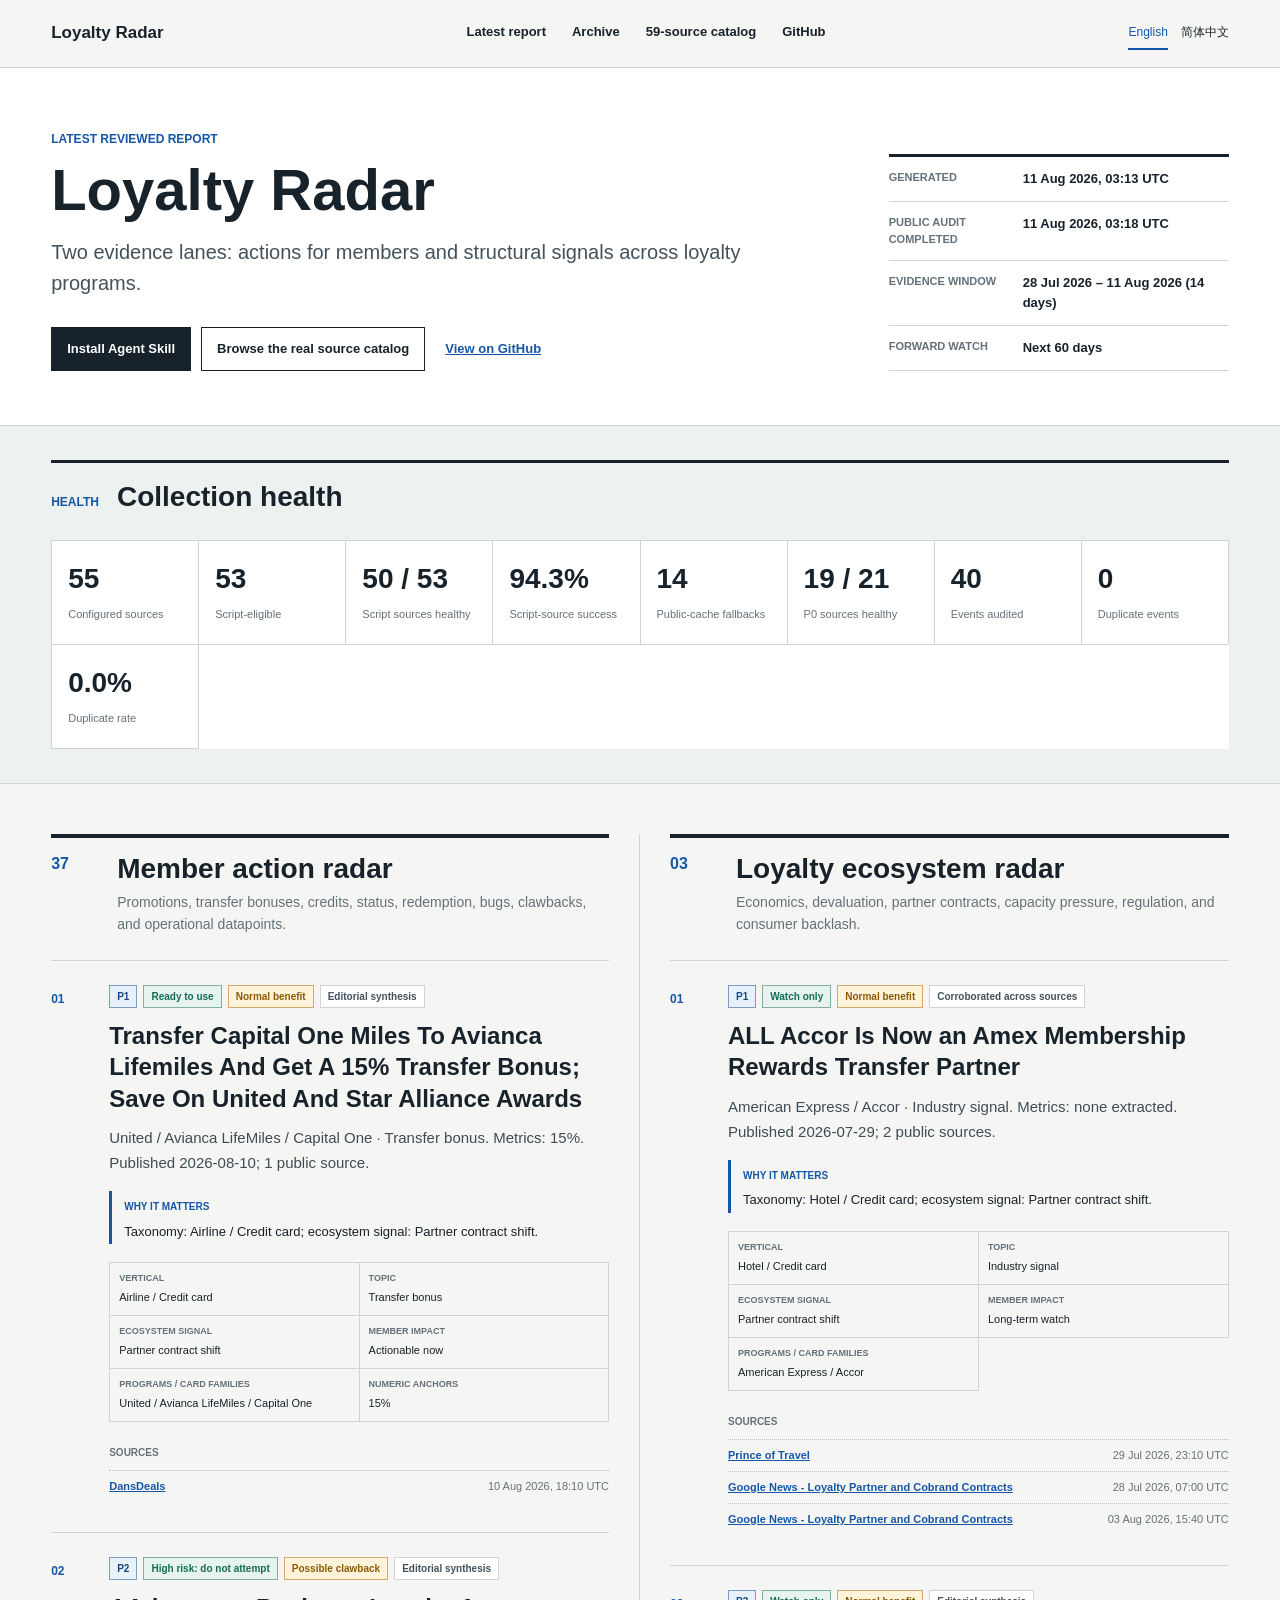
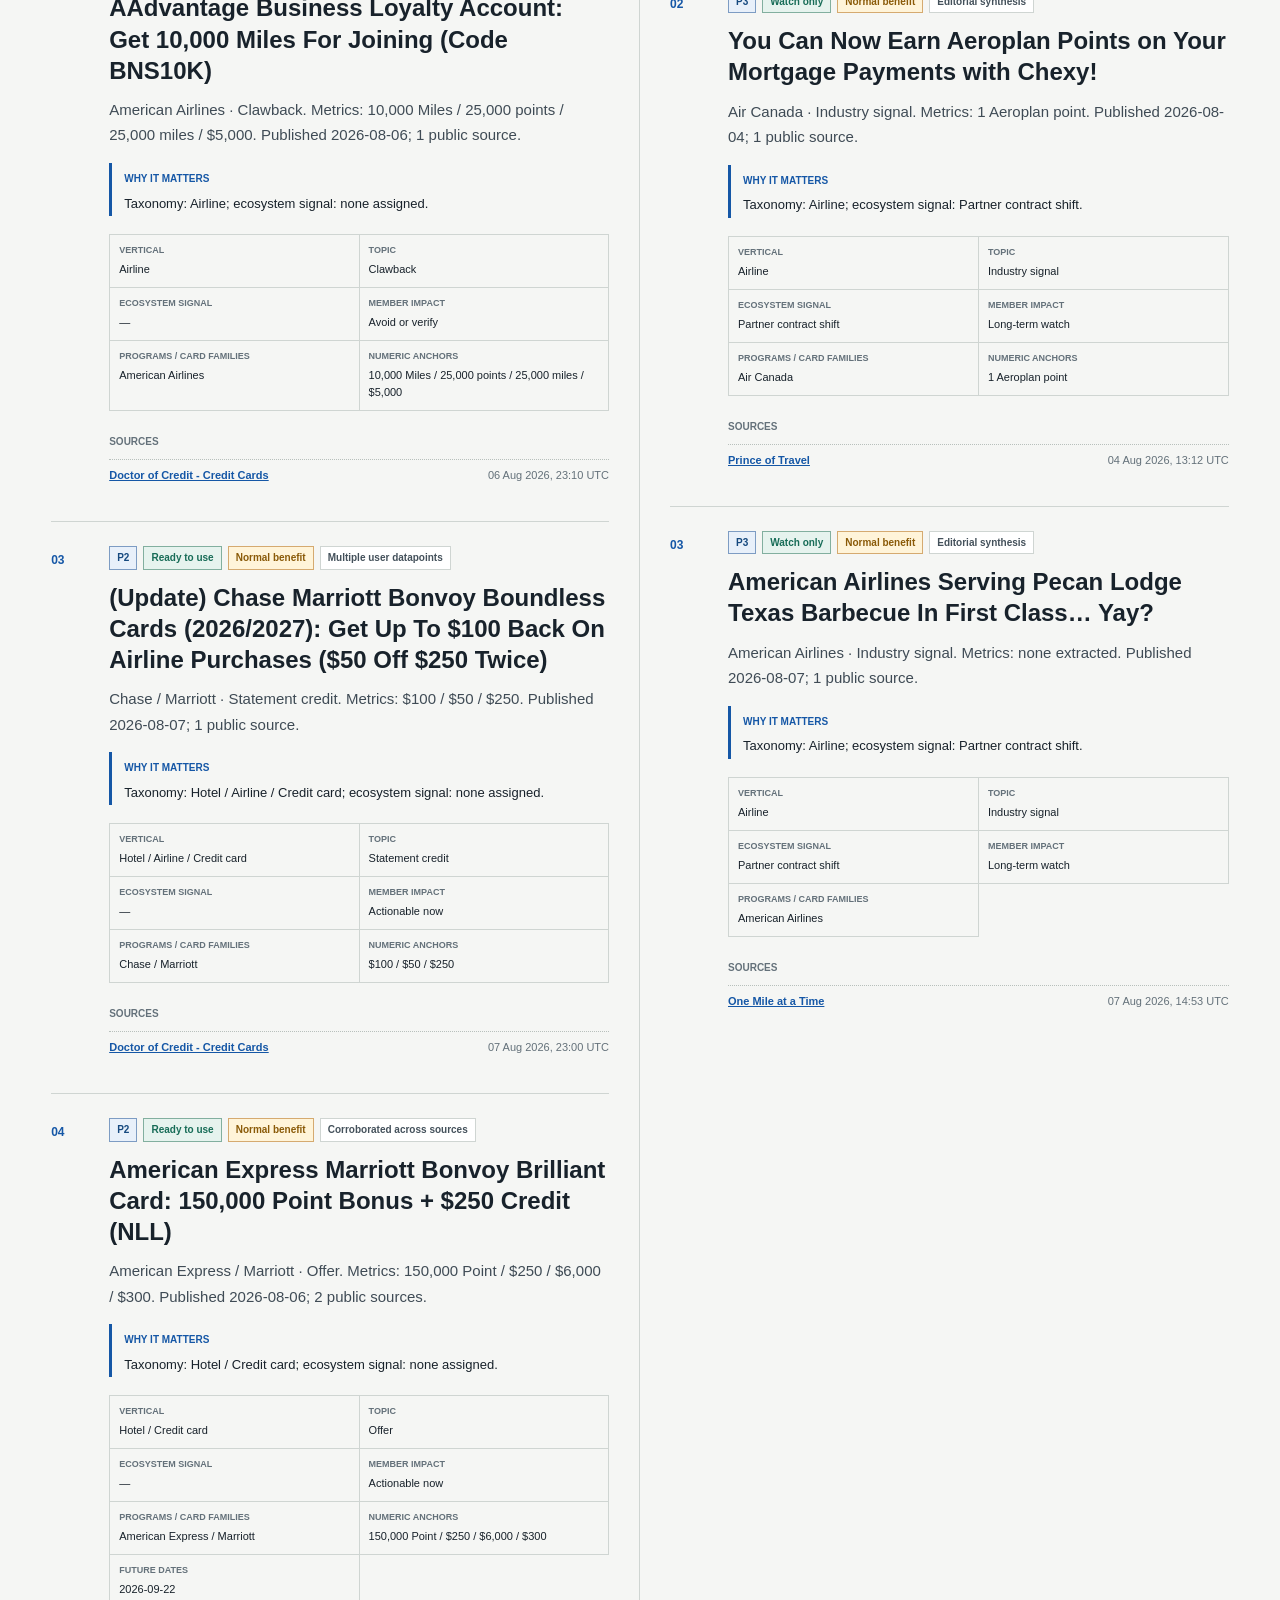
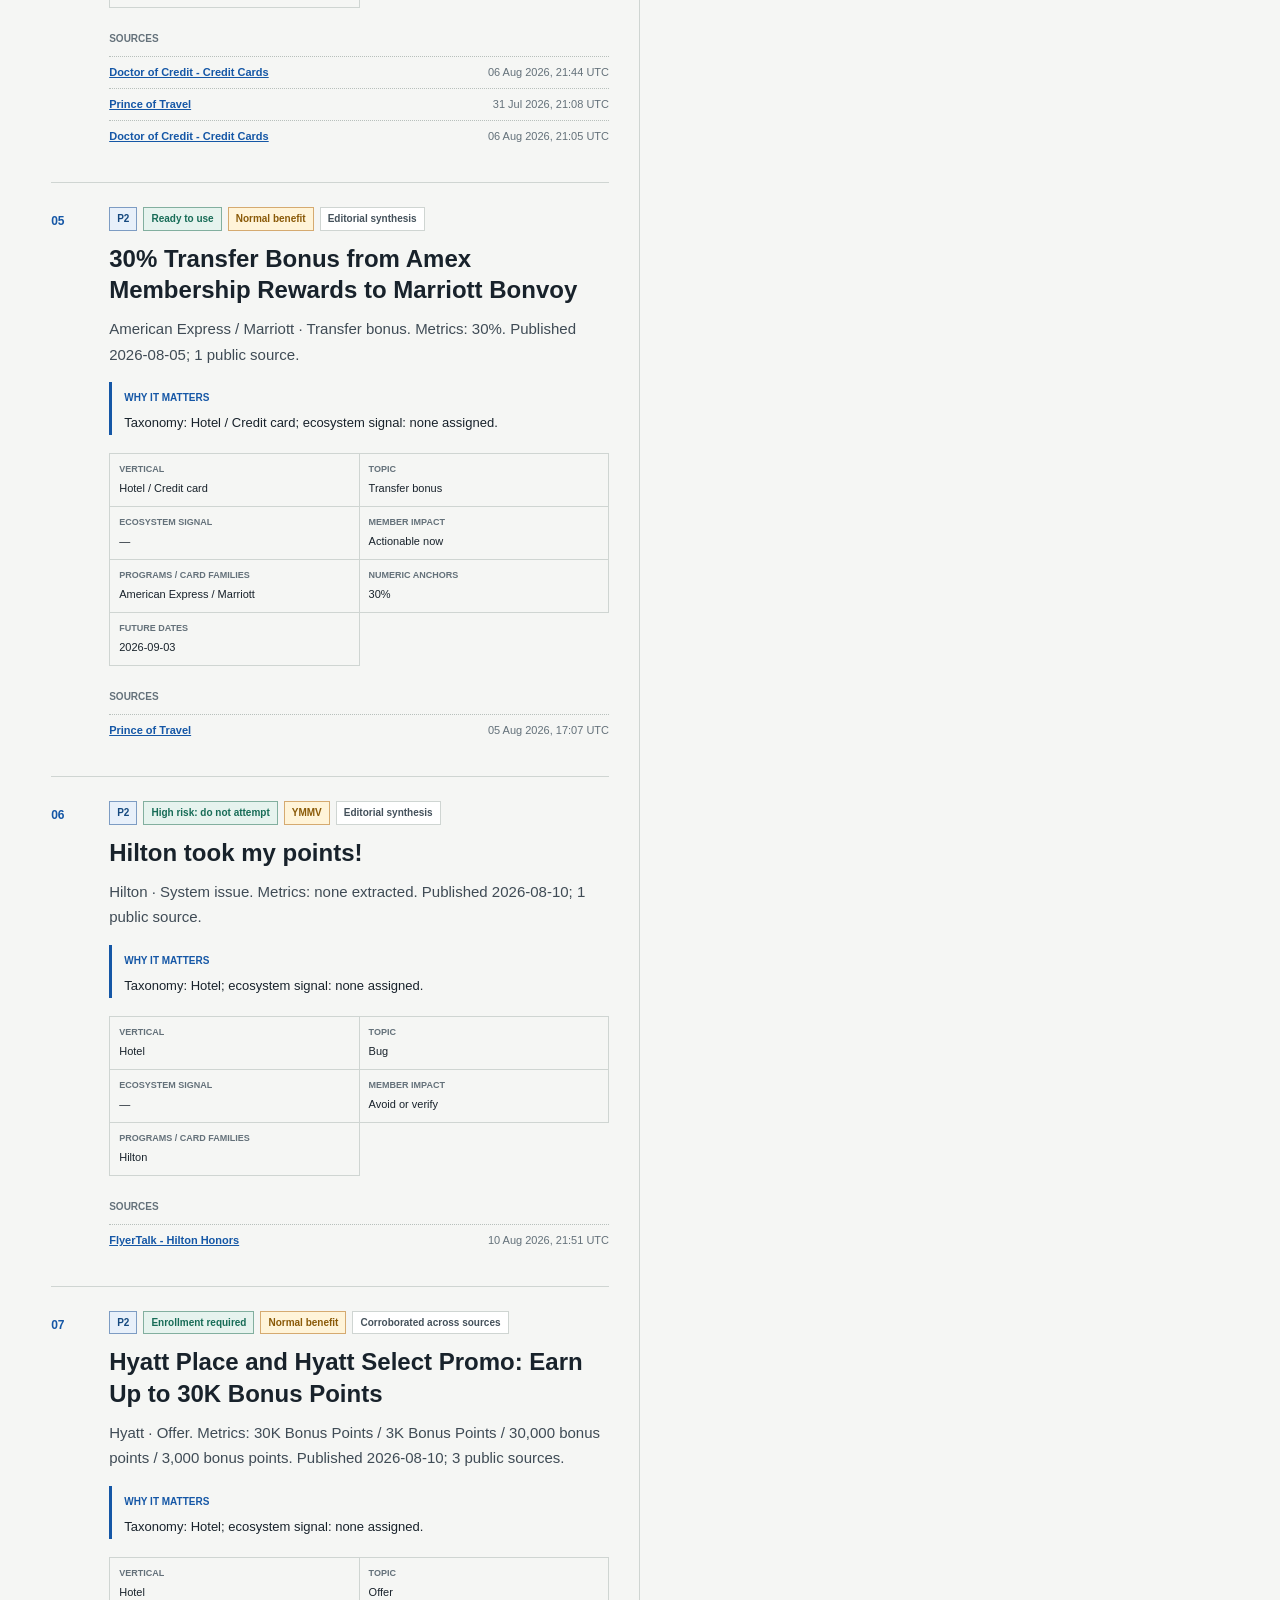
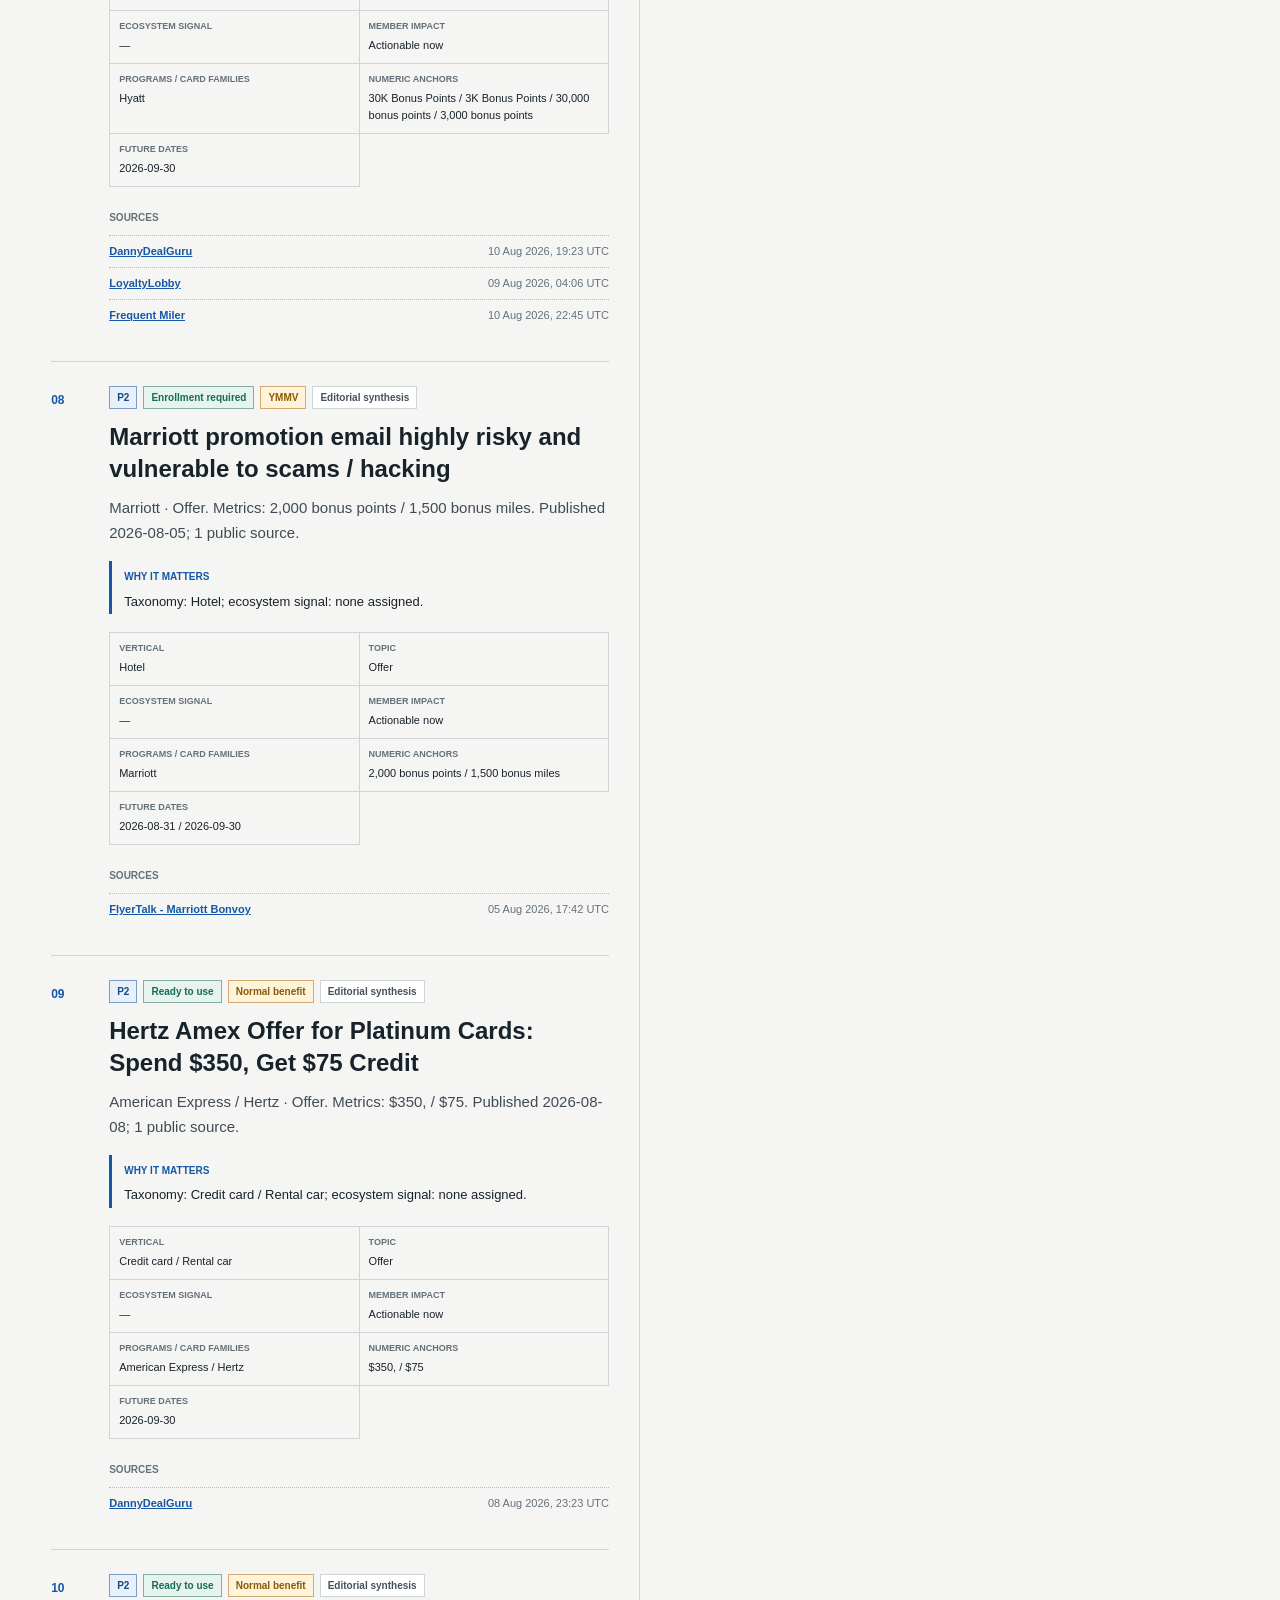
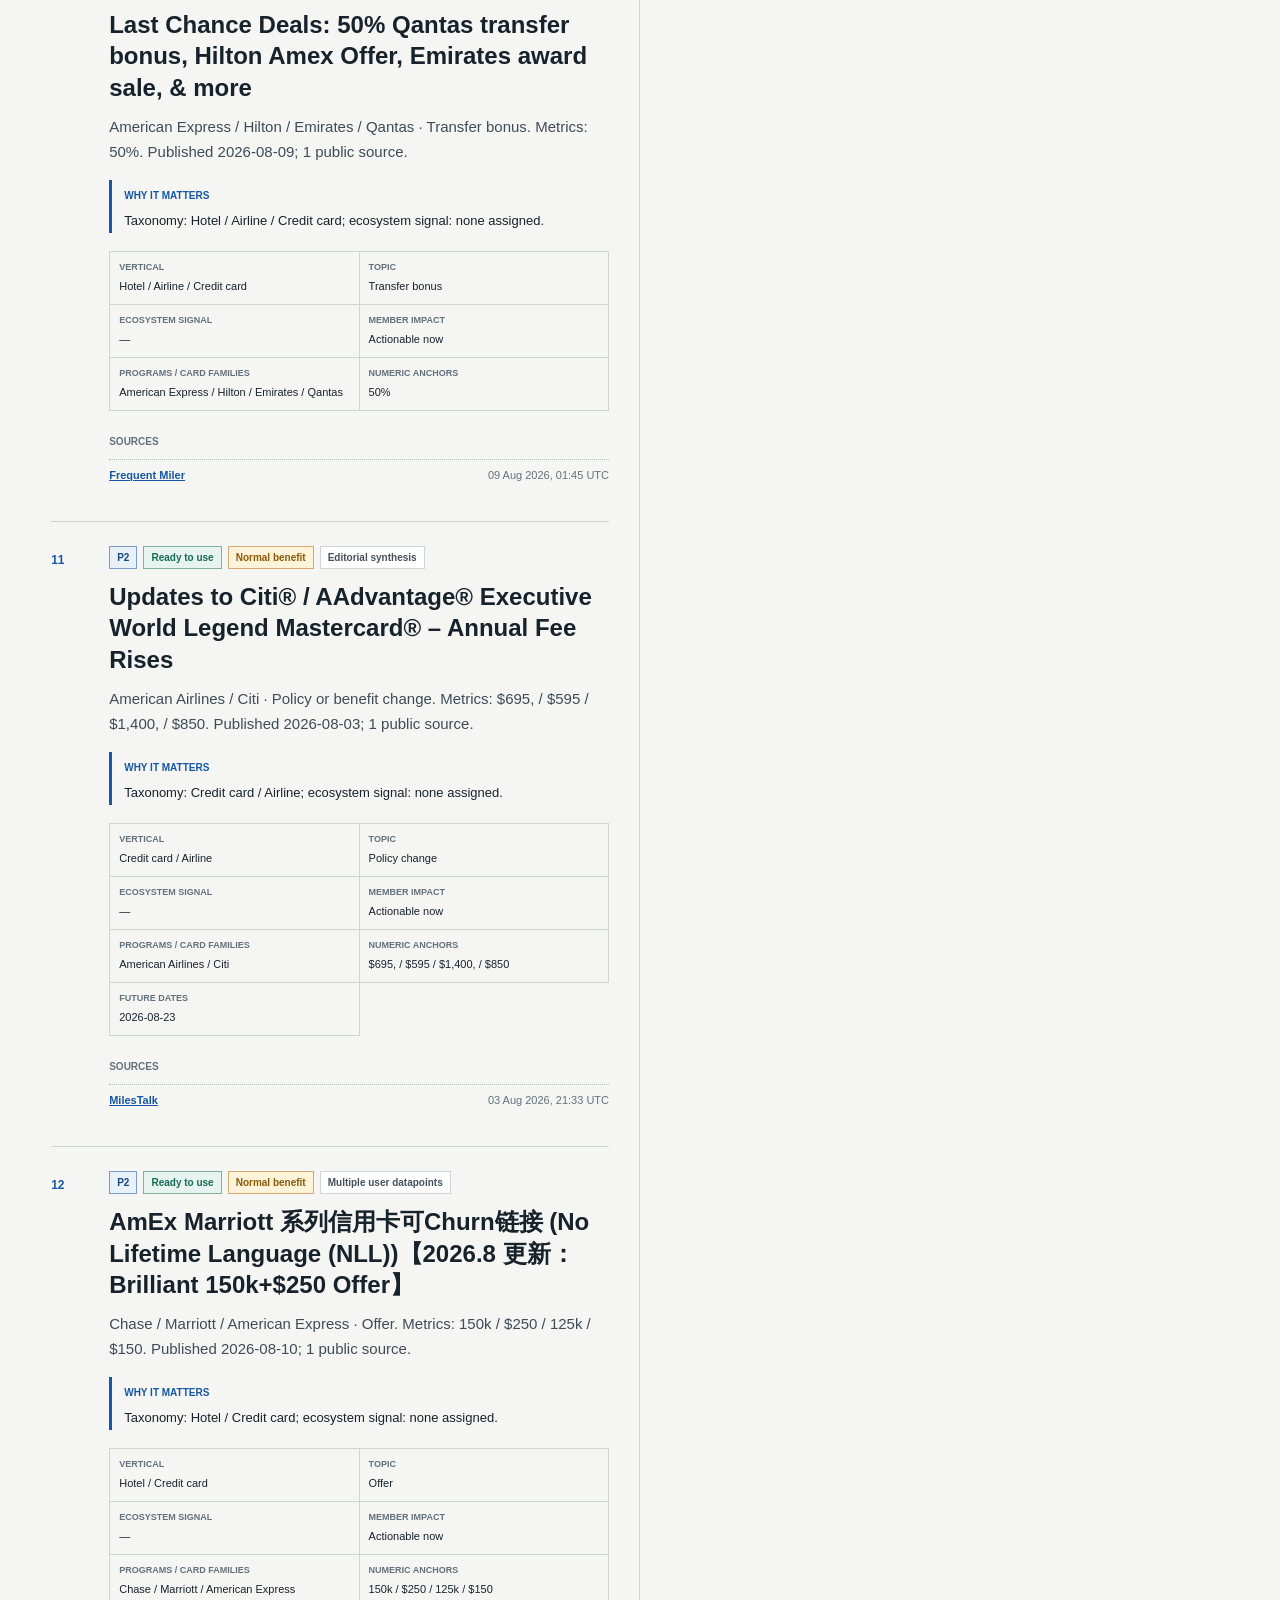
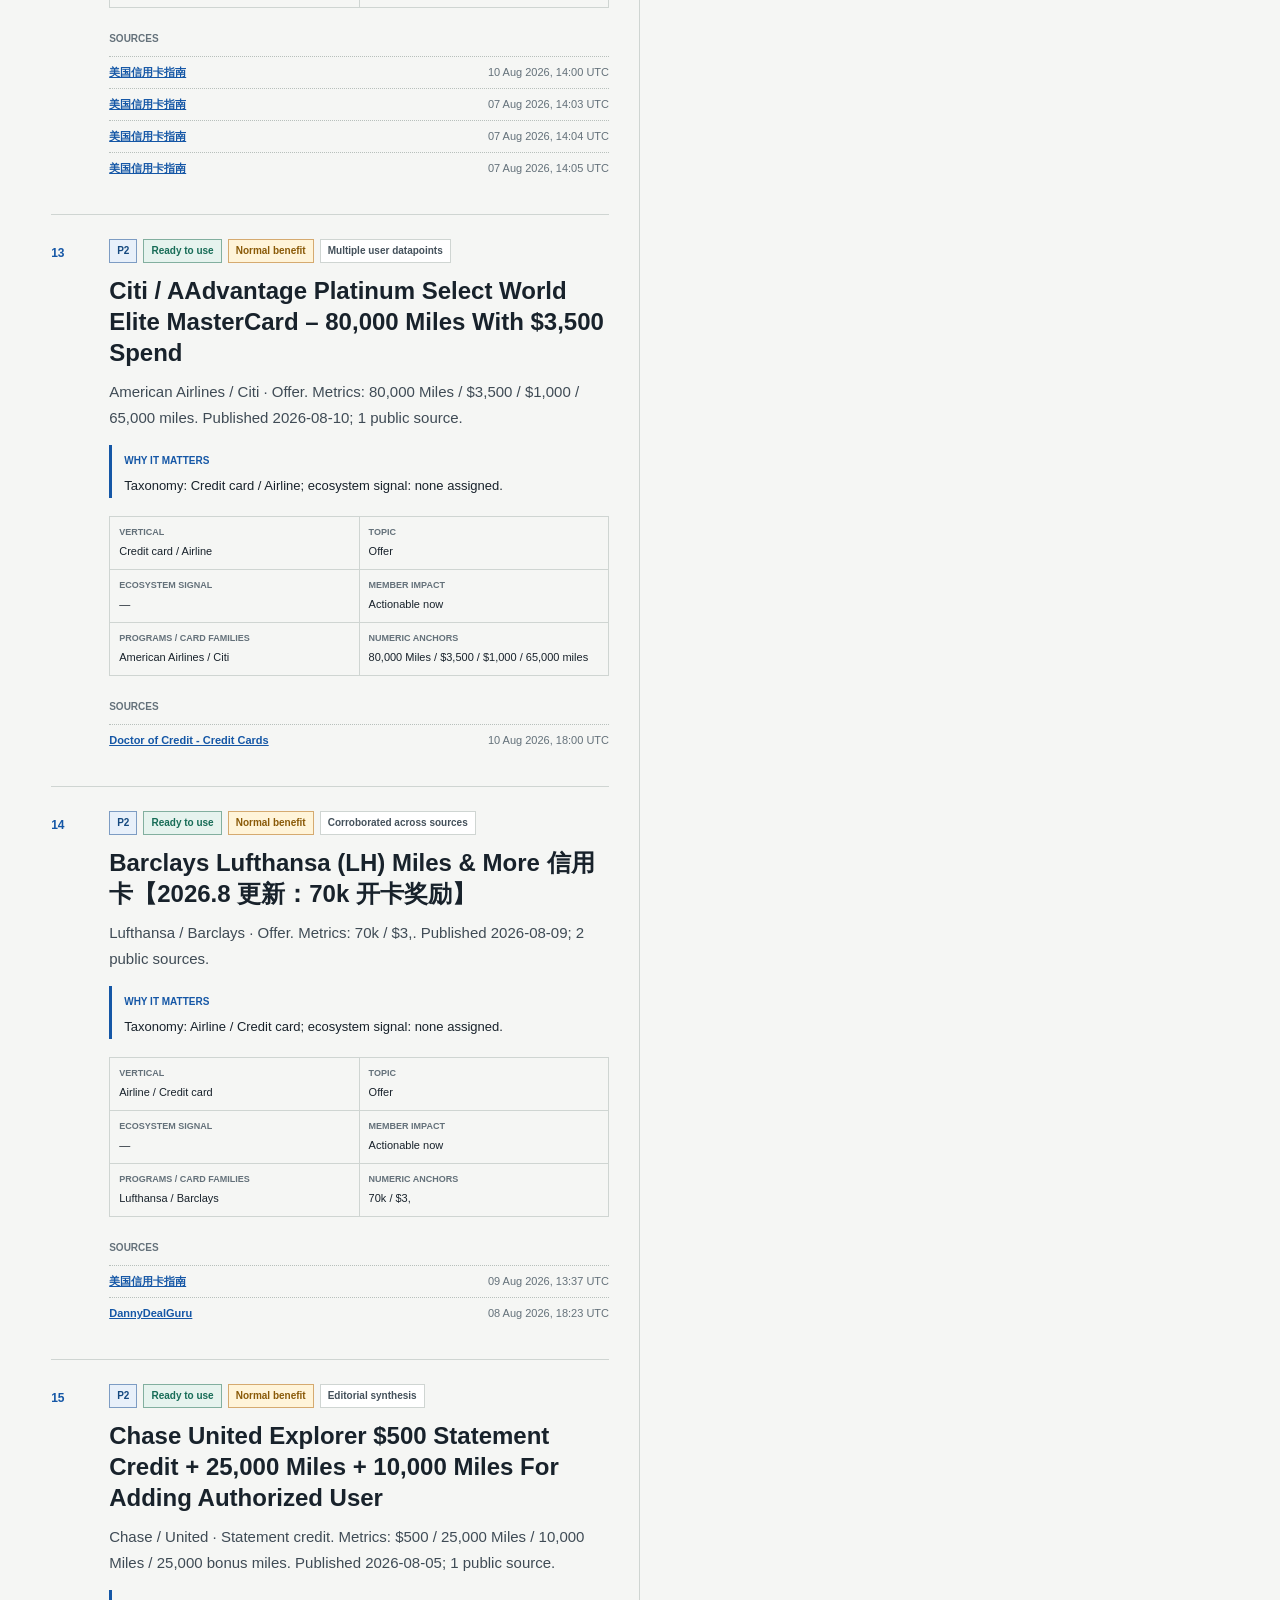
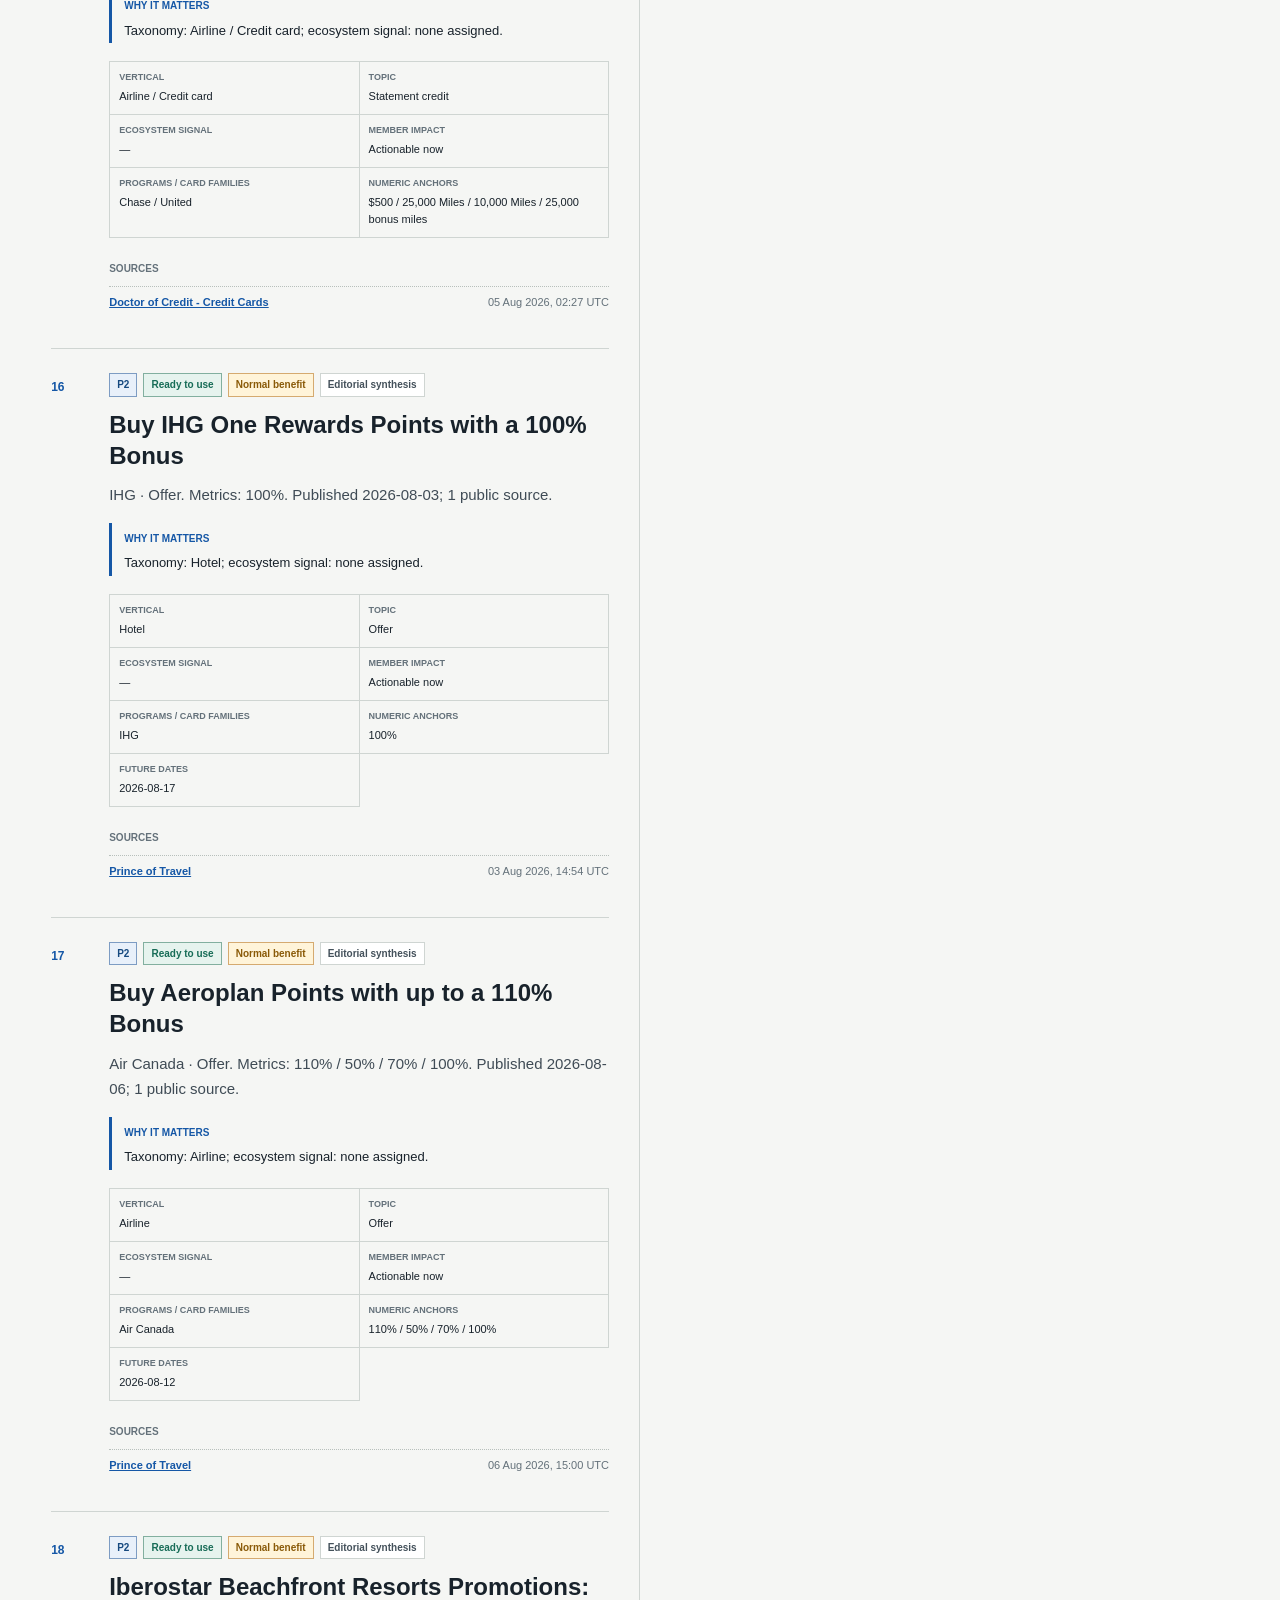
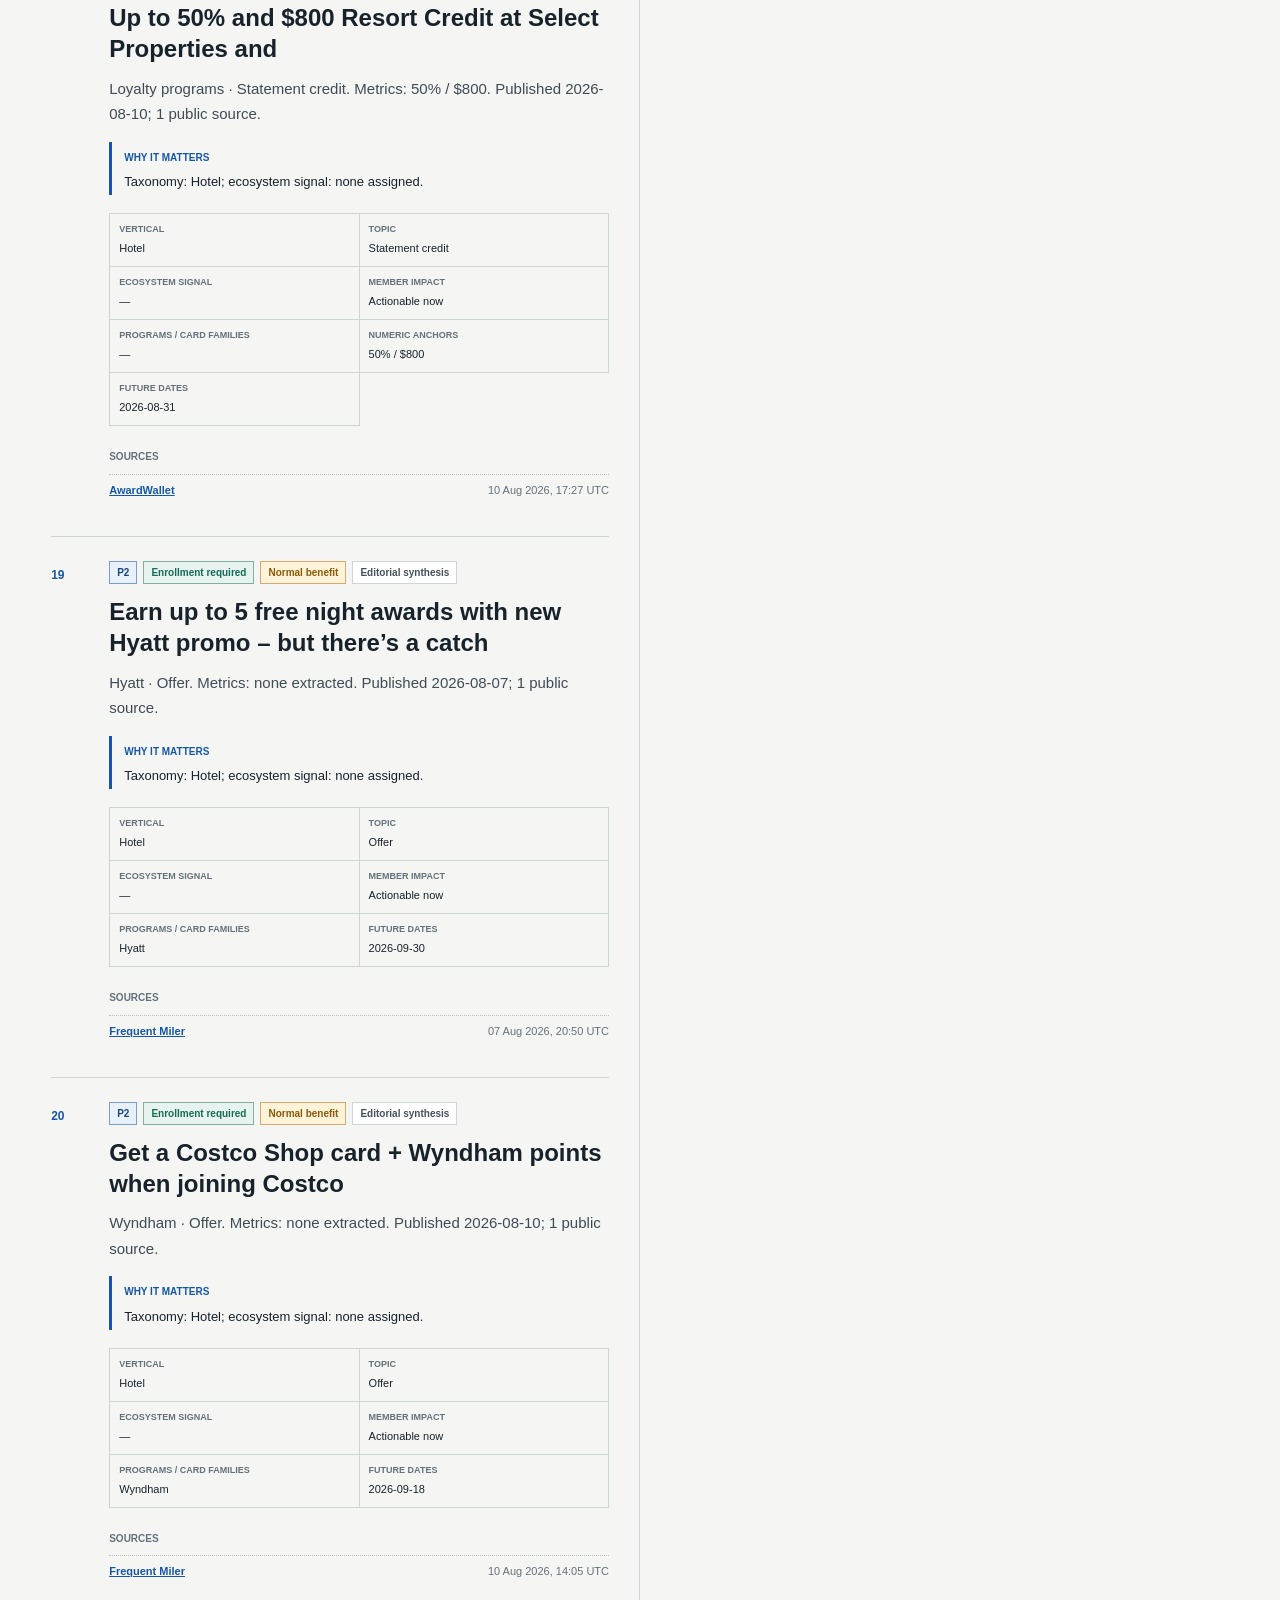
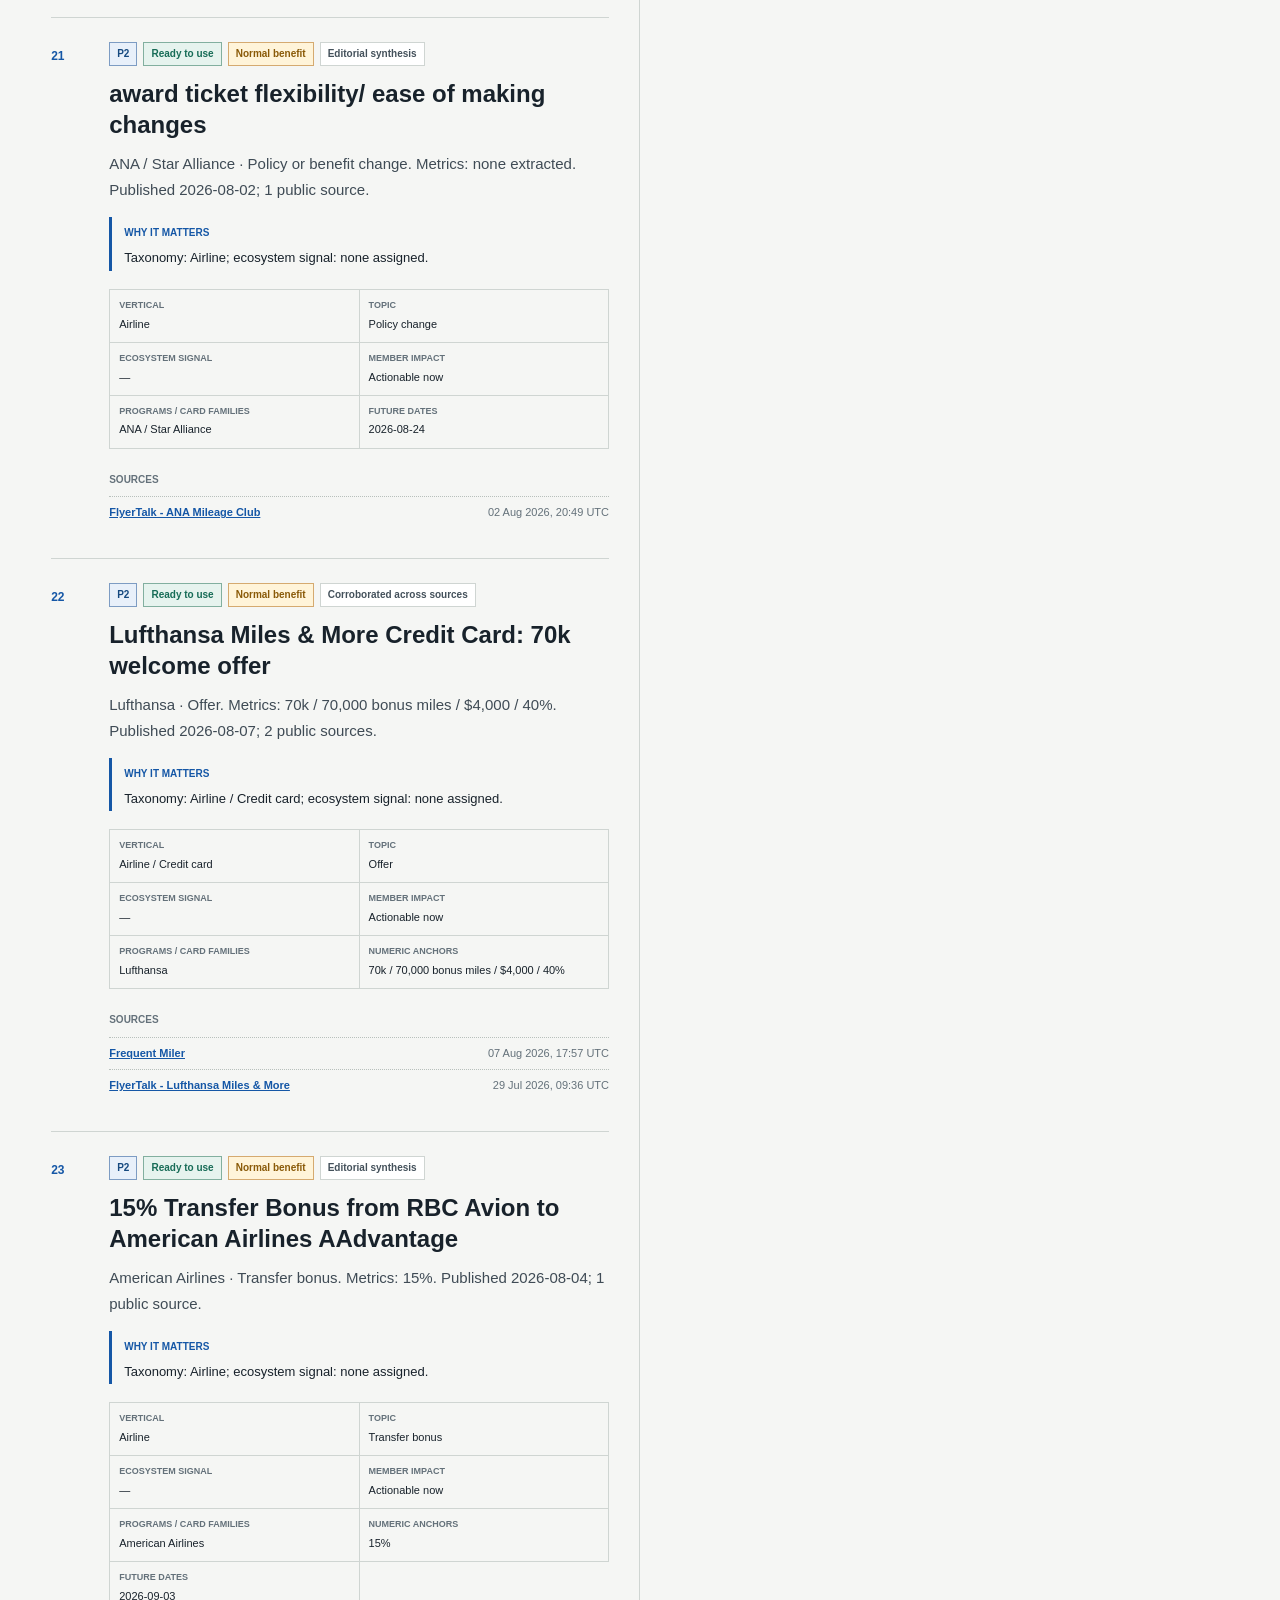
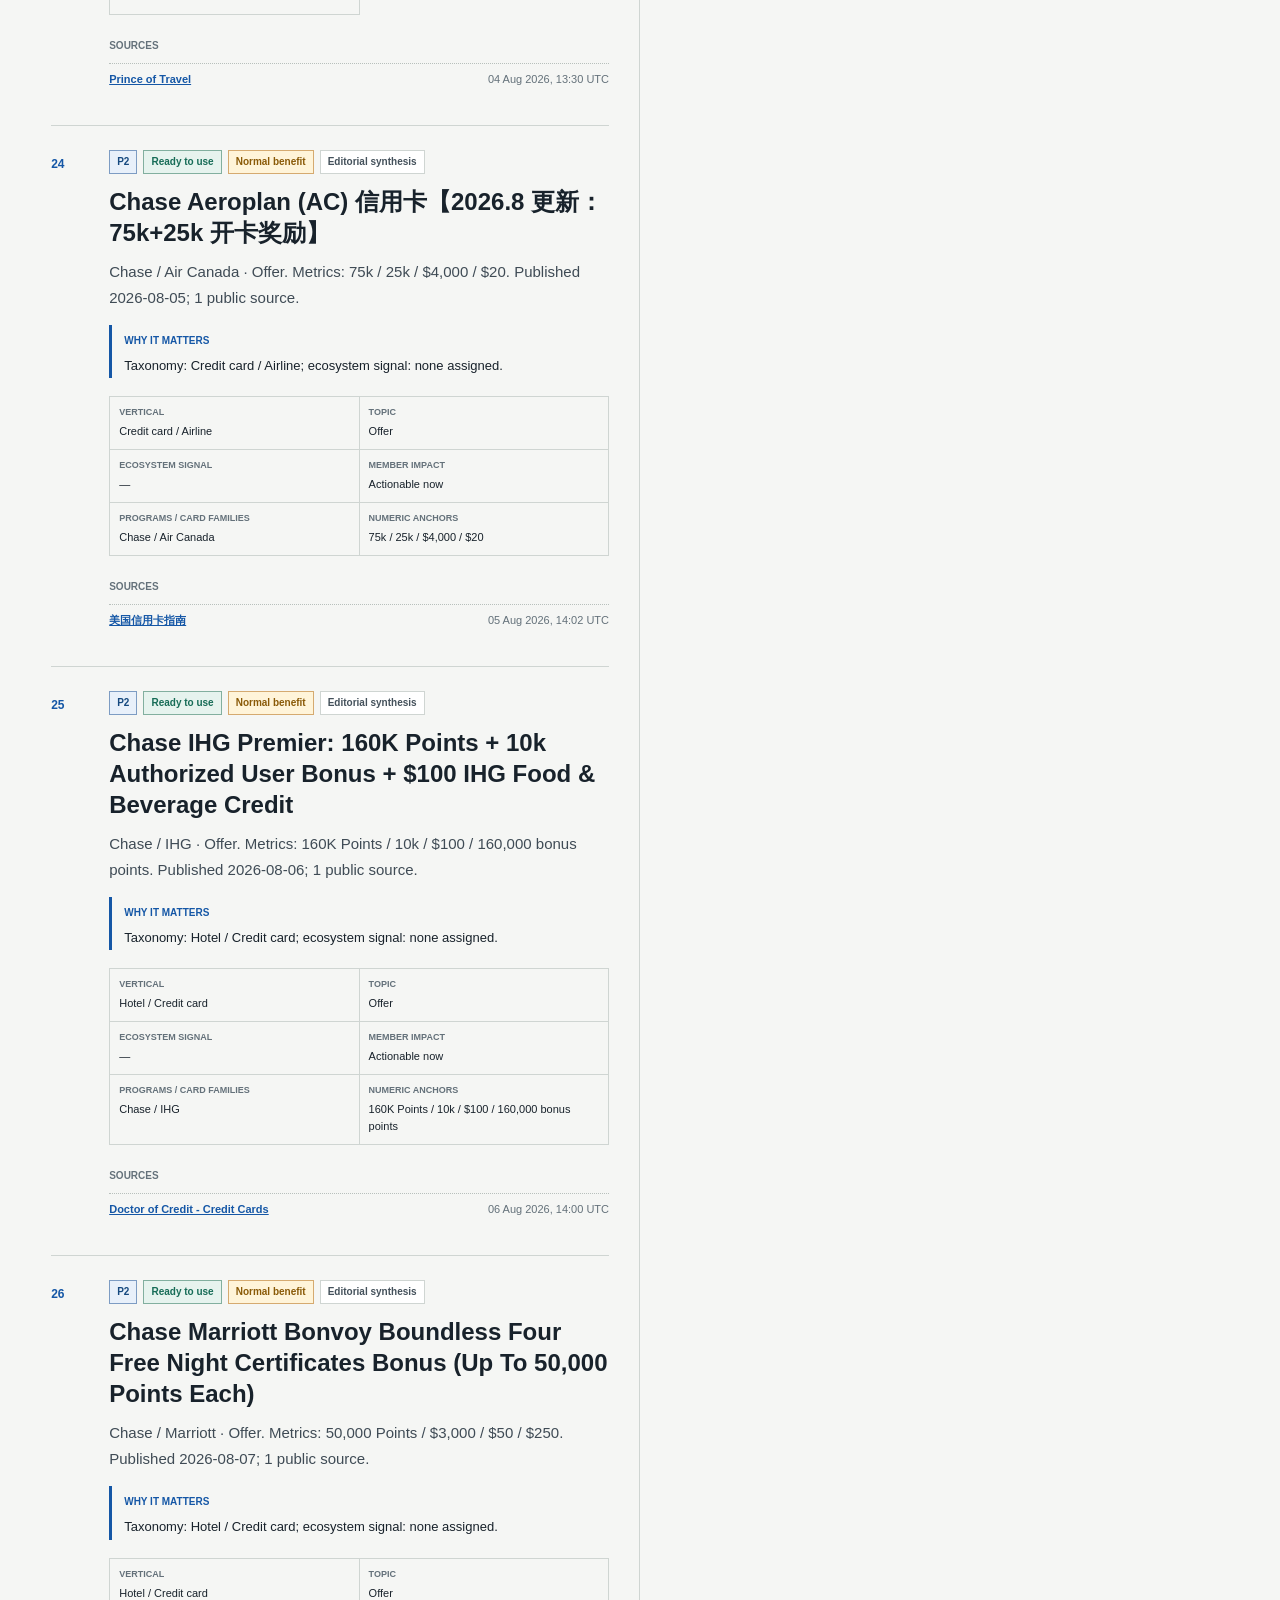
==== commit 89b57479: "report: publish 2026-W33 public brief" ====
--- a/docs/site/index.html
+++ b/docs/site/index.html
@@ -6,208 +6,208 @@
 <link rel="stylesheet" href="assets/site.css"></head><body data-page-locale="en">
 <a class="skip-link" href="#content">Skip to content</a>
 <header class="site-header"><a class="brand" href="en/">Loyalty Radar</a><nav class="primary-nav" aria-label="Primary navigation"><a href="en/">Latest report</a><a href="en/#archive">Archive</a><a href="en/sources/">59-source catalog</a><a href="https://github.com/lonelydoctor/loyalty-radar">GitHub</a></nav><nav class="language-switch" aria-label="Language / 语言"><a class="current" href="en/" hreflang="en">English</a><a class="" href="zh-CN/" hreflang="zh-CN">简体中文</a></nav></header>
-<main id="content" class="report-page" data-report-state="published" data-report-contract="loyalty-radar-public-report/v1" data-report-id="2026-W32" data-window-hours="336" data-future-days="60">
-<section class="report-hero published" data-layout-check><div class="hero-copy"><p class="eyebrow">Latest reviewed report</p><h1>Loyalty Radar</h1><p class="hero-subtitle" data-critical-text>Two evidence lanes: actions for members and structural signals across loyalty programs.</p><div class="cta-row" data-layout-check><a class="button primary" href="https://github.com/lonelydoctor/loyalty-radar#30-second-quick-start">Install Agent Skill</a><a class="button secondary" href="en/sources/">Browse the real source catalog</a><a class="text-link" href="https://github.com/lonelydoctor/loyalty-radar">View on GitHub</a></div></div><dl class="report-meta"><div><dt>Generated</dt><dd><time datetime="2026-08-04T04:37:06.817946+00:00">04 Aug 2026, 04:37 UTC</time></dd></div><div><dt>Public audit completed</dt><dd><time datetime="2026-08-04T04:40:41+00:00">04 Aug 2026, 04:40 UTC</time></dd></div><div><dt>Evidence window</dt><dd>21 Jul 2026 – 04 Aug 2026 (14 days)</dd></div><div><dt>Forward watch</dt><dd>Next 60 days</dd></div></dl></section>
-<section class="health-band" aria-labelledby="health-title" data-layout-check><div class="section-heading compact"><p class="eyebrow">Health</p><h2 id="health-title">Collection health</h2></div><div class="health-grid"><div class="health-metric" data-health="configured_sources"><strong>55</strong><span>Configured sources</span></div><div class="health-metric" data-health="script_eligible_sources"><strong>53</strong><span>Script-eligible</span></div><div class="health-metric" data-health="script_ok_sources"><strong>51 / 53</strong><span>Script sources healthy</span></div><div class="health-metric" data-health="script_ok_rate"><strong>96.2%</strong><span>Script-source success</span></div><div class="health-metric" data-health="fallback_sources"><strong>14</strong><span>Public-cache fallbacks</span></div><div class="health-metric" data-health="p0_ok_sources"><strong>20 / 21</strong><span>P0 sources healthy</span></div><div class="health-metric" data-health="events_checked"><strong>40</strong><span>Events audited</span></div><div class="health-metric" data-health="duplicate_events"><strong>0</strong><span>Duplicate events</span></div><div class="health-metric" data-health="duplicate_rate"><strong>0.0%</strong><span>Duplicate rate</span></div></div></section><section class="lane-grid" data-layout-check><section class="lane lane-c-end" aria-labelledby="lane-c-end"><div class="lane-heading"><span>35</span><div><h2 id="lane-c-end">Member action radar</h2><p>Promotions, transfer bonuses, credits, status, redemption, bugs, clawbacks, and operational datapoints.</p></div></div><article class="event" data-event-id="95b2f387fe0133" data-event-locale="en" data-layout-check>
-<div class="event-sequence">01</div><div class="event-content"><div class="badges"><span class="badge priority">P1</span><span class="badge action">Enrollment required</span><span class="badge risk">Normal benefit</span><span class="badge confidence">Editorial synthesis</span></div>
-<h3 class="event-title" data-critical-text>Bilt’s Aug 1 Rent Day: Accor ALL Status</h3><p class="event-summary">Accor / Bilt · Status match. Metrics: 3:2. Published 2026-07-27; 1 public source.</p>
-<div class="why"><span>Why it matters</span><p>Taxonomy: Hotel / Credit card; ecosystem signal: Partner contract shift.</p></div>
-<dl class="event-facts"><div><dt>Vertical</dt><dd>Hotel / Credit card</dd></div><div><dt>Topic</dt><dd>Status match</dd></div><div><dt>Ecosystem signal</dt><dd>Partner contract shift</dd></div><div><dt>Member impact</dt><dd>Actionable now</dd></div><div><dt>Programs / card families</dt><dd>Accor / Bilt</dd></div><div class="event-extra"><dt>Numeric anchors</dt><dd>3:2</dd></div></dl>
-<div class="source-block"><span class="source-label">Sources</span><ol><li><a class="source-reference" href="https://milestalk.com/bilts-aug-1-rent-day-accor-all-status/" target="_blank" rel="noreferrer">MilesTalk</a><time datetime="2026-07-27T14:18:53+00:00">27 Jul 2026, 14:18 UTC</time></li></ol></div></div></article><article class="event" data-event-id="73876dc61ce75a" data-event-locale="en" data-layout-check>
-<div class="event-sequence">02</div><div class="event-content"><div class="badges"><span class="badge priority">P2</span><span class="badge action">Ready to use</span><span class="badge risk">Normal benefit</span><span class="badge confidence">Corroborated across sources</span></div>
-<h3 class="event-title" data-critical-text>Get a 30% transfer bonus to Avios programs from Amex Membership Rewards</h3><p class="event-summary">American Express / Avios · Transfer bonus. Metrics: 30% / 1:1. Published 2026-08-03; 4 public sources.</p>
+<main id="content" class="report-page" data-report-state="published" data-report-contract="loyalty-radar-public-report/v1" data-report-id="2026-W33" data-window-hours="336" data-future-days="60">
+<section class="report-hero published" data-layout-check><div class="hero-copy"><p class="eyebrow">Latest reviewed report</p><h1>Loyalty Radar</h1><p class="hero-subtitle" data-critical-text>Two evidence lanes: actions for members and structural signals across loyalty programs.</p><div class="cta-row" data-layout-check><a class="button primary" href="https://github.com/lonelydoctor/loyalty-radar#30-second-quick-start">Install Agent Skill</a><a class="button secondary" href="en/sources/">Browse the real source catalog</a><a class="text-link" href="https://github.com/lonelydoctor/loyalty-radar">View on GitHub</a></div></div><dl class="report-meta"><div><dt>Generated</dt><dd><time datetime="2026-08-11T03:13:51.833913+00:00">11 Aug 2026, 03:13 UTC</time></dd></div><div><dt>Public audit completed</dt><dd><time datetime="2026-08-11T03:18:02+00:00">11 Aug 2026, 03:18 UTC</time></dd></div><div><dt>Evidence window</dt><dd>28 Jul 2026 – 11 Aug 2026 (14 days)</dd></div><div><dt>Forward watch</dt><dd>Next 60 days</dd></div></dl></section>
+<section class="health-band" aria-labelledby="health-title" data-layout-check><div class="section-heading compact"><p class="eyebrow">Health</p><h2 id="health-title">Collection health</h2></div><div class="health-grid"><div class="health-metric" data-health="configured_sources"><strong>55</strong><span>Configured sources</span></div><div class="health-metric" data-health="script_eligible_sources"><strong>53</strong><span>Script-eligible</span></div><div class="health-metric" data-health="script_ok_sources"><strong>50 / 53</strong><span>Script sources healthy</span></div><div class="health-metric" data-health="script_ok_rate"><strong>94.3%</strong><span>Script-source success</span></div><div class="health-metric" data-health="fallback_sources"><strong>14</strong><span>Public-cache fallbacks</span></div><div class="health-metric" data-health="p0_ok_sources"><strong>19 / 21</strong><span>P0 sources healthy</span></div><div class="health-metric" data-health="events_checked"><strong>40</strong><span>Events audited</span></div><div class="health-metric" data-health="duplicate_events"><strong>0</strong><span>Duplicate events</span></div><div class="health-metric" data-health="duplicate_rate"><strong>0.0%</strong><span>Duplicate rate</span></div></div></section><section class="lane-grid" data-layout-check><section class="lane lane-c-end" aria-labelledby="lane-c-end"><div class="lane-heading"><span>37</span><div><h2 id="lane-c-end">Member action radar</h2><p>Promotions, transfer bonuses, credits, status, redemption, bugs, clawbacks, and operational datapoints.</p></div></div><article class="event" data-event-id="4099c151d3b982" data-event-locale="en" data-layout-check>
+<div class="event-sequence">01</div><div class="event-content"><div class="badges"><span class="badge priority">P1</span><span class="badge action">Ready to use</span><span class="badge risk">Normal benefit</span><span class="badge confidence">Editorial synthesis</span></div>
+<h3 class="event-title" data-critical-text>Transfer Capital One Miles To Avianca Lifemiles And Get A 15% Transfer Bonus; Save On United And Star Alliance Awards</h3><p class="event-summary">United / Avianca LifeMiles / Capital One · Transfer bonus. Metrics: 15%. Published 2026-08-10; 1 public source.</p>
+<div class="why"><span>Why it matters</span><p>Taxonomy: Airline / Credit card; ecosystem signal: Partner contract shift.</p></div>
+<dl class="event-facts"><div><dt>Vertical</dt><dd>Airline / Credit card</dd></div><div><dt>Topic</dt><dd>Transfer bonus</dd></div><div><dt>Ecosystem signal</dt><dd>Partner contract shift</dd></div><div><dt>Member impact</dt><dd>Actionable now</dd></div><div><dt>Programs / card families</dt><dd>United / Avianca LifeMiles / Capital One</dd></div><div class="event-extra"><dt>Numeric anchors</dt><dd>15%</dd></div></dl>
+<div class="source-block"><span class="source-label">Sources</span><ol><li><a class="source-reference" href="https://www.dansdeals.com/points-travel/milespoints/transfer-capital-one-miles-to-avianca-lifemiles-and-get-a-15-transfer-bonus-save-on-united-and-star-alliance-awards/" target="_blank" rel="noreferrer">DansDeals</a><time datetime="2026-08-10T18:10:33+00:00">10 Aug 2026, 18:10 UTC</time></li></ol></div></div></article><article class="event" data-event-id="91c8ef8317763e" data-event-locale="en" data-layout-check>
+<div class="event-sequence">02</div><div class="event-content"><div class="badges"><span class="badge priority">P2</span><span class="badge action">High risk: do not attempt</span><span class="badge risk">Possible clawback</span><span class="badge confidence">Editorial synthesis</span></div>
+<h3 class="event-title" data-critical-text>AAdvantage Business Loyalty Account: Get 10,000 Miles For Joining (Code BNS10K)</h3><p class="event-summary">American Airlines · Clawback. Metrics: 10,000 Miles / 25,000 points / 25,000 miles / $5,000. Published 2026-08-06; 1 public source.</p>
+<div class="why"><span>Why it matters</span><p>Taxonomy: Airline; ecosystem signal: none assigned.</p></div>
+<dl class="event-facts"><div><dt>Vertical</dt><dd>Airline</dd></div><div><dt>Topic</dt><dd>Clawback</dd></div><div><dt>Ecosystem signal</dt><dd>—</dd></div><div><dt>Member impact</dt><dd>Avoid or verify</dd></div><div><dt>Programs / card families</dt><dd>American Airlines</dd></div><div class="event-extra"><dt>Numeric anchors</dt><dd>10,000 Miles / 25,000 points / 25,000 miles / $5,000</dd></div></dl>
+<div class="source-block"><span class="source-label">Sources</span><ol><li><a class="source-reference" href="https://www.doctorofcredit.com/aadvantage-business-loyalty-account-get-10000-miles-for-joining-code-bns10k/" target="_blank" rel="noreferrer">Doctor of Credit - Credit Cards</a><time datetime="2026-08-06T23:10:24+00:00">06 Aug 2026, 23:10 UTC</time></li></ol></div></div></article><article class="event" data-event-id="f3af84bd4ef605" data-event-locale="en" data-layout-check>
+<div class="event-sequence">03</div><div class="event-content"><div class="badges"><span class="badge priority">P2</span><span class="badge action">Ready to use</span><span class="badge risk">Normal benefit</span><span class="badge confidence">Multiple user datapoints</span></div>
+<h3 class="event-title" data-critical-text>(Update) Chase Marriott Bonvoy Boundless Cards (2026/2027): Get Up To $100 Back On Airline Purchases ($50 Off $250 Twice)</h3><p class="event-summary">Chase / Marriott · Statement credit. Metrics: $100 / $50 / $250. Published 2026-08-07; 1 public source.</p>
+<div class="why"><span>Why it matters</span><p>Taxonomy: Hotel / Airline / Credit card; ecosystem signal: none assigned.</p></div>
+<dl class="event-facts"><div><dt>Vertical</dt><dd>Hotel / Airline / Credit card</dd></div><div><dt>Topic</dt><dd>Statement credit</dd></div><div><dt>Ecosystem signal</dt><dd>—</dd></div><div><dt>Member impact</dt><dd>Actionable now</dd></div><div><dt>Programs / card families</dt><dd>Chase / Marriott</dd></div><div class="event-extra"><dt>Numeric anchors</dt><dd>$100 / $50 / $250</dd></div></dl>
+<div class="source-block"><span class="source-label">Sources</span><ol><li><a class="source-reference" href="https://www.doctorofcredit.com/chase-marriott-bonvoy-boundless-cards-2026-get-up-to-100-back-on-airline-purchases-50-off-250-twice/" target="_blank" rel="noreferrer">Doctor of Credit - Credit Cards</a><time datetime="2026-08-07T23:00:05+00:00">07 Aug 2026, 23:00 UTC</time></li></ol></div></div></article><article class="event" data-event-id="428fb8c166bf7d" data-event-locale="en" data-layout-check>
+<div class="event-sequence">04</div><div class="event-content"><div class="badges"><span class="badge priority">P2</span><span class="badge action">Ready to use</span><span class="badge risk">Normal benefit</span><span class="badge confidence">Corroborated across sources</span></div>
+<h3 class="event-title" data-critical-text>American Express Marriott Bonvoy Brilliant Card: 150,000 Point Bonus + $250 Credit (NLL)</h3><p class="event-summary">American Express / Marriott · Offer. Metrics: 150,000 Point / $250 / $6,000 / $300. Published 2026-08-06; 2 public sources.</p>
+<div class="why"><span>Why it matters</span><p>Taxonomy: Hotel / Credit card; ecosystem signal: none assigned.</p></div>
+<dl class="event-facts"><div><dt>Vertical</dt><dd>Hotel / Credit card</dd></div><div><dt>Topic</dt><dd>Offer</dd></div><div><dt>Ecosystem signal</dt><dd>—</dd></div><div><dt>Member impact</dt><dd>Actionable now</dd></div><div><dt>Programs / card families</dt><dd>American Express / Marriott</dd></div><div class="event-extra"><dt>Numeric anchors</dt><dd>150,000 Point / $250 / $6,000 / $300</dd></div><div class="event-extra"><dt>Future dates</dt><dd>2026-09-22</dd></div></dl>
+<div class="source-block"><span class="source-label">Sources</span><ol><li><a class="source-reference" href="https://www.doctorofcredit.com/american-express-marriott-bonvoy-brilliant-card-150000-point-bonus-250-credit-nll/" target="_blank" rel="noreferrer">Doctor of Credit - Credit Cards</a><time datetime="2026-08-06T21:44:12+00:00">06 Aug 2026, 21:44 UTC</time></li><li><a class="source-reference" href="https://princeoftravel.com/deals/amex-bonvoy-cards-offer/" target="_blank" rel="noreferrer">Prince of Travel</a><time datetime="2026-07-31T21:08:47+00:00">31 Jul 2026, 21:08 UTC</time></li><li><a class="source-reference" href="https://www.doctorofcredit.com/american-express-marriott-bonvoy-bevy-card-125000-point-bonus-150-credit-nll/" target="_blank" rel="noreferrer">Doctor of Credit - Credit Cards</a><time datetime="2026-08-06T21:05:33+00:00">06 Aug 2026, 21:05 UTC</time></li></ol></div></div></article><article class="event" data-event-id="bda73c412c9c6e" data-event-locale="en" data-layout-check>
+<div class="event-sequence">05</div><div class="event-content"><div class="badges"><span class="badge priority">P2</span><span class="badge action">Ready to use</span><span class="badge risk">Normal benefit</span><span class="badge confidence">Editorial synthesis</span></div>
+<h3 class="event-title" data-critical-text>30% Transfer Bonus from Amex Membership Rewards to Marriott Bonvoy</h3><p class="event-summary">American Express / Marriott · Transfer bonus. Metrics: 30%. Published 2026-08-05; 1 public source.</p>
+<div class="why"><span>Why it matters</span><p>Taxonomy: Hotel / Credit card; ecosystem signal: none assigned.</p></div>
+<dl class="event-facts"><div><dt>Vertical</dt><dd>Hotel / Credit card</dd></div><div><dt>Topic</dt><dd>Transfer bonus</dd></div><div><dt>Ecosystem signal</dt><dd>—</dd></div><div><dt>Member impact</dt><dd>Actionable now</dd></div><div><dt>Programs / card families</dt><dd>American Express / Marriott</dd></div><div class="event-extra"><dt>Numeric anchors</dt><dd>30%</dd></div><div class="event-extra"><dt>Future dates</dt><dd>2026-09-03</dd></div></dl>
+<div class="source-block"><span class="source-label">Sources</span><ol><li><a class="source-reference" href="https://princeoftravel.com/deals/amex-mr-marriott-bonvoy-transfer-bonus/" target="_blank" rel="noreferrer">Prince of Travel</a><time datetime="2026-08-05T17:07:21+00:00">05 Aug 2026, 17:07 UTC</time></li></ol></div></div></article><article class="event" data-event-id="d78b733a8b1a50" data-event-locale="en" data-layout-check>
+<div class="event-sequence">06</div><div class="event-content"><div class="badges"><span class="badge priority">P2</span><span class="badge action">High risk: do not attempt</span><span class="badge risk">YMMV</span><span class="badge confidence">Editorial synthesis</span></div>
+<h3 class="event-title" data-critical-text>Hilton took my points!</h3><p class="event-summary">Hilton · System issue. Metrics: none extracted. Published 2026-08-10; 1 public source.</p>
+<div class="why"><span>Why it matters</span><p>Taxonomy: Hotel; ecosystem signal: none assigned.</p></div>
+<dl class="event-facts"><div><dt>Vertical</dt><dd>Hotel</dd></div><div><dt>Topic</dt><dd>Bug</dd></div><div><dt>Ecosystem signal</dt><dd>—</dd></div><div><dt>Member impact</dt><dd>Avoid or verify</dd></div><div><dt>Programs / card families</dt><dd>Hilton</dd></div></dl>
+<div class="source-block"><span class="source-label">Sources</span><ol><li><a class="source-reference" href="https://www.flyertalk.com/forum/hilton-hilton-honors/2222036-hilton-took-my-points.html" target="_blank" rel="noreferrer">FlyerTalk - Hilton Honors</a><time datetime="2026-08-10T21:51:19+00:00">10 Aug 2026, 21:51 UTC</time></li></ol></div></div></article><article class="event" data-event-id="e130a0150ba76f" data-event-locale="en" data-layout-check>
+<div class="event-sequence">07</div><div class="event-content"><div class="badges"><span class="badge priority">P2</span><span class="badge action">Enrollment required</span><span class="badge risk">Normal benefit</span><span class="badge confidence">Corroborated across sources</span></div>
+<h3 class="event-title" data-critical-text>Hyatt Place and Hyatt Select Promo: Earn Up to 30K Bonus Points</h3><p class="event-summary">Hyatt · Offer. Metrics: 30K Bonus Points / 3K Bonus Points / 30,000 bonus points / 3,000 bonus points. Published 2026-08-10; 3 public sources.</p>
+<div class="why"><span>Why it matters</span><p>Taxonomy: Hotel; ecosystem signal: none assigned.</p></div>
+<dl class="event-facts"><div><dt>Vertical</dt><dd>Hotel</dd></div><div><dt>Topic</dt><dd>Offer</dd></div><div><dt>Ecosystem signal</dt><dd>—</dd></div><div><dt>Member impact</dt><dd>Actionable now</dd></div><div><dt>Programs / card families</dt><dd>Hyatt</dd></div><div class="event-extra"><dt>Numeric anchors</dt><dd>30K Bonus Points / 3K Bonus Points / 30,000 bonus points / 3,000 bonus points</dd></div><div class="event-extra"><dt>Future dates</dt><dd>2026-09-30</dd></div></dl>
+<div class="source-block"><span class="source-label">Sources</span><ol><li><a class="source-reference" href="https://dannydealguru.com/hyatt-place-3000-bonus-points-promotion/" target="_blank" rel="noreferrer">DannyDealGuru</a><time datetime="2026-08-10T19:23:09+00:00">10 Aug 2026, 19:23 UTC</time></li><li><a class="source-reference" href="https://loyaltylobby.com/2026/08/09/extended-world-of-hyatt-up-to-30000-bonus-points-for-hyatt-place-select-stays-in-the-americas-june-1-september-30-2026/?omhide=true" target="_blank" rel="noreferrer">LoyaltyLobby</a><time datetime="2026-08-09T04:06:03+00:00">09 Aug 2026, 04:06 UTC</time></li><li><a class="source-reference" href="https://frequentmiler.com/earn-up-to-30k-bonus-points-on-stays-at-hyatt-place-hyatt-select/" target="_blank" rel="noreferrer">Frequent Miler</a><time datetime="2026-08-10T22:45:53+00:00">10 Aug 2026, 22:45 UTC</time></li></ol></div></div></article><article class="event" data-event-id="500c063a2b549b" data-event-locale="en" data-layout-check>
+<div class="event-sequence">08</div><div class="event-content"><div class="badges"><span class="badge priority">P2</span><span class="badge action">Enrollment required</span><span class="badge risk">YMMV</span><span class="badge confidence">Editorial synthesis</span></div>
+<h3 class="event-title" data-critical-text>Marriott promotion email highly risky and vulnerable to scams / hacking</h3><p class="event-summary">Marriott · Offer. Metrics: 2,000 bonus points / 1,500 bonus miles. Published 2026-08-05; 1 public source.</p>
+<div class="why"><span>Why it matters</span><p>Taxonomy: Hotel; ecosystem signal: none assigned.</p></div>
+<dl class="event-facts"><div><dt>Vertical</dt><dd>Hotel</dd></div><div><dt>Topic</dt><dd>Offer</dd></div><div><dt>Ecosystem signal</dt><dd>—</dd></div><div><dt>Member impact</dt><dd>Actionable now</dd></div><div><dt>Programs / card families</dt><dd>Marriott</dd></div><div class="event-extra"><dt>Numeric anchors</dt><dd>2,000 bonus points / 1,500 bonus miles</dd></div><div class="event-extra"><dt>Future dates</dt><dd>2026-08-31 / 2026-09-30</dd></div></dl>
+<div class="source-block"><span class="source-label">Sources</span><ol><li><a class="source-reference" href="https://www.flyertalk.com/forum/marriott-marriott-bonvoy/2221784-marriott-promotion-email-highly-risky-vulnerable-scams-hacking.html" target="_blank" rel="noreferrer">FlyerTalk - Marriott Bonvoy</a><time datetime="2026-08-05T17:42:22+00:00">05 Aug 2026, 17:42 UTC</time></li></ol></div></div></article><article class="event" data-event-id="c01d46698a93e6" data-event-locale="en" data-layout-check>
+<div class="event-sequence">09</div><div class="event-content"><div class="badges"><span class="badge priority">P2</span><span class="badge action">Ready to use</span><span class="badge risk">Normal benefit</span><span class="badge confidence">Editorial synthesis</span></div>
+<h3 class="event-title" data-critical-text>Hertz Amex Offer for Platinum Cards: Spend $350, Get $75 Credit</h3><p class="event-summary">American Express / Hertz · Offer. Metrics: $350, / $75. Published 2026-08-08; 1 public source.</p>
+<div class="why"><span>Why it matters</span><p>Taxonomy: Credit card / Rental car; ecosystem signal: none assigned.</p></div>
+<dl class="event-facts"><div><dt>Vertical</dt><dd>Credit card / Rental car</dd></div><div><dt>Topic</dt><dd>Offer</dd></div><div><dt>Ecosystem signal</dt><dd>—</dd></div><div><dt>Member impact</dt><dd>Actionable now</dd></div><div><dt>Programs / card families</dt><dd>American Express / Hertz</dd></div><div class="event-extra"><dt>Numeric anchors</dt><dd>$350, / $75</dd></div><div class="event-extra"><dt>Future dates</dt><dd>2026-09-30</dd></div></dl>
+<div class="source-block"><span class="source-label">Sources</span><ol><li><a class="source-reference" href="https://dannydealguru.com/hertz-amex-offer-platinum-card/" target="_blank" rel="noreferrer">DannyDealGuru</a><time datetime="2026-08-08T23:23:00+00:00">08 Aug 2026, 23:23 UTC</time></li></ol></div></div></article><article class="event" data-event-id="74680135c70f63" data-event-locale="en" data-layout-check>
+<div class="event-sequence">10</div><div class="event-content"><div class="badges"><span class="badge priority">P2</span><span class="badge action">Ready to use</span><span class="badge risk">Normal benefit</span><span class="badge confidence">Editorial synthesis</span></div>
+<h3 class="event-title" data-critical-text>Last Chance Deals: 50% Qantas transfer bonus, Hilton Amex Offer, Emirates award sale, &amp; more</h3><p class="event-summary">American Express / Hilton / Emirates / Qantas · Transfer bonus. Metrics: 50%. Published 2026-08-09; 1 public source.</p>
+<div class="why"><span>Why it matters</span><p>Taxonomy: Hotel / Airline / Credit card; ecosystem signal: none assigned.</p></div>
+<dl class="event-facts"><div><dt>Vertical</dt><dd>Hotel / Airline / Credit card</dd></div><div><dt>Topic</dt><dd>Transfer bonus</dd></div><div><dt>Ecosystem signal</dt><dd>—</dd></div><div><dt>Member impact</dt><dd>Actionable now</dd></div><div><dt>Programs / card families</dt><dd>American Express / Hilton / Emirates / Qantas</dd></div><div class="event-extra"><dt>Numeric anchors</dt><dd>50%</dd></div></dl>
+<div class="source-block"><span class="source-label">Sources</span><ol><li><a class="source-reference" href="https://frequentmiler.com/last-chance-deals/" target="_blank" rel="noreferrer">Frequent Miler</a><time datetime="2026-08-09T01:45:33+00:00">09 Aug 2026, 01:45 UTC</time></li></ol></div></div></article><article class="event" data-event-id="f50bb122eb0674" data-event-locale="en" data-layout-check>
+<div class="event-sequence">11</div><div class="event-content"><div class="badges"><span class="badge priority">P2</span><span class="badge action">Ready to use</span><span class="badge risk">Normal benefit</span><span class="badge confidence">Editorial synthesis</span></div>
+<h3 class="event-title" data-critical-text>Updates to Citi® / AAdvantage® Executive World Legend Mastercard® – Annual Fee Rises</h3><p class="event-summary">American Airlines / Citi · Policy or benefit change. Metrics: $695, / $595 / $1,400, / $850. Published 2026-08-03; 1 public source.</p>
+<div class="why"><span>Why it matters</span><p>Taxonomy: Credit card / Airline; ecosystem signal: none assigned.</p></div>
+<dl class="event-facts"><div><dt>Vertical</dt><dd>Credit card / Airline</dd></div><div><dt>Topic</dt><dd>Policy change</dd></div><div><dt>Ecosystem signal</dt><dd>—</dd></div><div><dt>Member impact</dt><dd>Actionable now</dd></div><div><dt>Programs / card families</dt><dd>American Airlines / Citi</dd></div><div class="event-extra"><dt>Numeric anchors</dt><dd>$695, / $595 / $1,400, / $850</dd></div><div class="event-extra"><dt>Future dates</dt><dd>2026-08-23</dd></div></dl>
+<div class="source-block"><span class="source-label">Sources</span><ol><li><a class="source-reference" href="https://milestalk.com/updates-to-citi-aadvantage-executive-world-legend-mastercard-annual-fee-rises/" target="_blank" rel="noreferrer">MilesTalk</a><time datetime="2026-08-03T21:33:36+00:00">03 Aug 2026, 21:33 UTC</time></li></ol></div></div></article><article class="event" data-event-id="974054c86b073d" data-event-locale="en" data-layout-check>
+<div class="event-sequence">12</div><div class="event-content"><div class="badges"><span class="badge priority">P2</span><span class="badge action">Ready to use</span><span class="badge risk">Normal benefit</span><span class="badge confidence">Multiple user datapoints</span></div>
+<h3 class="event-title" data-critical-text>AmEx Marriott 系列信用卡可Churn链接 (No Lifetime Language (NLL))【2026.8 更新：Brilliant 150k+$250 Offer】</h3><p class="event-summary">Chase / Marriott / American Express · Offer. Metrics: 150k / $250 / 125k / $150. Published 2026-08-10; 1 public source.</p>
+<div class="why"><span>Why it matters</span><p>Taxonomy: Hotel / Credit card; ecosystem signal: none assigned.</p></div>
+<dl class="event-facts"><div><dt>Vertical</dt><dd>Hotel / Credit card</dd></div><div><dt>Topic</dt><dd>Offer</dd></div><div><dt>Ecosystem signal</dt><dd>—</dd></div><div><dt>Member impact</dt><dd>Actionable now</dd></div><div><dt>Programs / card families</dt><dd>Chase / Marriott / American Express</dd></div><div class="event-extra"><dt>Numeric anchors</dt><dd>150k / $250 / 125k / $150</dd></div></dl>
+<div class="source-block"><span class="source-label">Sources</span><ol><li><a class="source-reference" href="https://www.uscreditcardguide.com/amex-marriott-xiliexinyongkakechurnlianjie-no-lifetime-language-nll2026-3-gengxinbrilliant/" target="_blank" rel="noreferrer">美国信用卡指南</a><time datetime="2026-08-10T14:00:29+00:00">10 Aug 2026, 14:00 UTC</time></li><li><a class="source-reference" href="https://www.uscreditcardguide.com/chase-marriott-premier-plus/" target="_blank" rel="noreferrer">美国信用卡指南</a><time datetime="2026-08-07T14:03:45+00:00">07 Aug 2026, 14:03 UTC</time></li><li><a class="source-reference" href="https://www.uscreditcardguide.com/amex-marriott-bonvoy-bevy/" target="_blank" rel="noreferrer">美国信用卡指南</a><time datetime="2026-08-07T14:04:26+00:00">07 Aug 2026, 14:04 UTC</time></li><li><a class="source-reference" href="https://www.uscreditcardguide.com/amex-spg-luxury/" target="_blank" rel="noreferrer">美国信用卡指南</a><time datetime="2026-08-07T14:05:37+00:00">07 Aug 2026, 14:05 UTC</time></li></ol></div></div></article><article class="event" data-event-id="bb67579e677b4e" data-event-locale="en" data-layout-check>
+<div class="event-sequence">13</div><div class="event-content"><div class="badges"><span class="badge priority">P2</span><span class="badge action">Ready to use</span><span class="badge risk">Normal benefit</span><span class="badge confidence">Multiple user datapoints</span></div>
+<h3 class="event-title" data-critical-text>Citi / AAdvantage Platinum Select World Elite MasterCard – 80,000 Miles With $3,500 Spend</h3><p class="event-summary">American Airlines / Citi · Offer. Metrics: 80,000 Miles / $3,500 / $1,000 / 65,000 miles. Published 2026-08-10; 1 public source.</p>
+<div class="why"><span>Why it matters</span><p>Taxonomy: Credit card / Airline; ecosystem signal: none assigned.</p></div>
+<dl class="event-facts"><div><dt>Vertical</dt><dd>Credit card / Airline</dd></div><div><dt>Topic</dt><dd>Offer</dd></div><div><dt>Ecosystem signal</dt><dd>—</dd></div><div><dt>Member impact</dt><dd>Actionable now</dd></div><div><dt>Programs / card families</dt><dd>American Airlines / Citi</dd></div><div class="event-extra"><dt>Numeric anchors</dt><dd>80,000 Miles / $3,500 / $1,000 / 65,000 miles</dd></div></dl>
+<div class="source-block"><span class="source-label">Sources</span><ol><li><a class="source-reference" href="https://www.doctorofcredit.com/citi-aadvantage-platinum-select-world-elite-mastercard-80000-miles/" target="_blank" rel="noreferrer">Doctor of Credit - Credit Cards</a><time datetime="2026-08-10T18:00:28+00:00">10 Aug 2026, 18:00 UTC</time></li></ol></div></div></article><article class="event" data-event-id="10a997f62d65c6" data-event-locale="en" data-layout-check>
+<div class="event-sequence">14</div><div class="event-content"><div class="badges"><span class="badge priority">P2</span><span class="badge action">Ready to use</span><span class="badge risk">Normal benefit</span><span class="badge confidence">Corroborated across sources</span></div>
+<h3 class="event-title" data-critical-text>Barclays Lufthansa (LH) Miles &amp; More 信用卡【2026.8 更新：70k 开卡奖励】</h3><p class="event-summary">Lufthansa / Barclays · Offer. Metrics: 70k / $3,. Published 2026-08-09; 2 public sources.</p>
 <div class="why"><span>Why it matters</span><p>Taxonomy: Airline / Credit card; ecosystem signal: none assigned.</p></div>
-<dl class="event-facts"><div><dt>Vertical</dt><dd>Airline / Credit card</dd></div><div><dt>Topic</dt><dd>Transfer bonus</dd></div><div><dt>Ecosystem signal</dt><dd>—</dd></div><div><dt>Member impact</dt><dd>Actionable now</dd></div><div><dt>Programs / card families</dt><dd>American Express / Avios</dd></div><div class="event-extra"><dt>Numeric anchors</dt><dd>30% / 1:1</dd></div><div class="event-extra"><dt>Future dates</dt><dd>2026-09-27</dd></div></dl>
-<div class="source-block"><span class="source-label">Sources</span><ol><li><a class="source-reference" href="https://frequentmiler.com/30-percent-transfer-bonus-american-express-membership-rewards-avios-british-airways-iberia-aer-lingus/" target="_blank" rel="noreferrer">Frequent Miler</a><time datetime="2026-08-03T14:45:27+00:00">03 Aug 2026, 14:45 UTC</time></li><li><a class="source-reference" href="https://onemileatatime.com/deals/amex-british-airways-avios-transfer-bonus/" target="_blank" rel="noreferrer">One Mile at a Time</a><time datetime="2026-08-03T08:12:13+00:00">03 Aug 2026, 08:12 UTC</time></li><li><a class="source-reference" href="https://www.doctorofcredit.com/american-express-transfer-bonus-30-to-avios-11-3/" target="_blank" rel="noreferrer">Doctor of Credit - Credit Cards</a><time datetime="2026-08-03T09:45:41+00:00">03 Aug 2026, 09:45 UTC</time></li><li><a class="source-reference" href="https://dannydealguru.com/amex-30-transfer-bonus-for-avios/" target="_blank" rel="noreferrer">DannyDealGuru</a><time datetime="2026-08-03T20:39:37+00:00">03 Aug 2026, 20:39 UTC</time></li></ol></div></div></article><article class="event" data-event-id="8d8c0b66c513d0" data-event-locale="en" data-layout-check>
-<div class="event-sequence">03</div><div class="event-content"><div class="badges"><span class="badge priority">P2</span><span class="badge action">Ready to use</span><span class="badge risk">Normal benefit</span><span class="badge confidence">Corroborated across sources</span></div>
-<h3 class="event-title" data-critical-text>Get a 40% transfer bonus from Citi ThankYou to Turkish Miles&amp;Smiles</h3><p class="event-summary">Turkish Airlines / Citi · Transfer bonus. Metrics: 40% / 50,000 bonus miles. The Miles / 50%. Published 2026-08-03; 3 public sources.</p>
+<dl class="event-facts"><div><dt>Vertical</dt><dd>Airline / Credit card</dd></div><div><dt>Topic</dt><dd>Offer</dd></div><div><dt>Ecosystem signal</dt><dd>—</dd></div><div><dt>Member impact</dt><dd>Actionable now</dd></div><div><dt>Programs / card families</dt><dd>Lufthansa / Barclays</dd></div><div class="event-extra"><dt>Numeric anchors</dt><dd>70k / $3,</dd></div></dl>
+<div class="source-block"><span class="source-label">Sources</span><ol><li><a class="source-reference" href="https://www.uscreditcardguide.com/barclaycard-lufthansa/" target="_blank" rel="noreferrer">美国信用卡指南</a><time datetime="2026-08-09T13:37:59+00:00">09 Aug 2026, 13:37 UTC</time></li><li><a class="source-reference" href="https://dannydealguru.com/lufthansa-miles-more-card-70k-bonus/" target="_blank" rel="noreferrer">DannyDealGuru</a><time datetime="2026-08-08T18:23:31+00:00">08 Aug 2026, 18:23 UTC</time></li></ol></div></div></article><article class="event" data-event-id="27b33a566f7587" data-event-locale="en" data-layout-check>
+<div class="event-sequence">15</div><div class="event-content"><div class="badges"><span class="badge priority">P2</span><span class="badge action">Ready to use</span><span class="badge risk">Normal benefit</span><span class="badge confidence">Editorial synthesis</span></div>
+<h3 class="event-title" data-critical-text>Chase United Explorer $500 Statement Credit + 25,000 Miles + 10,000 Miles For Adding Authorized User</h3><p class="event-summary">Chase / United · Statement credit. Metrics: $500 / 25,000 Miles / 10,000 Miles / 25,000 bonus miles. Published 2026-08-05; 1 public source.</p>
 <div class="why"><span>Why it matters</span><p>Taxonomy: Airline / Credit card; ecosystem signal: none assigned.</p></div>
-<dl class="event-facts"><div><dt>Vertical</dt><dd>Airline / Credit card</dd></div><div><dt>Topic</dt><dd>Transfer bonus</dd></div><div><dt>Ecosystem signal</dt><dd>—</dd></div><div><dt>Member impact</dt><dd>Actionable now</dd></div><div><dt>Programs / card families</dt><dd>Turkish Airlines / Citi</dd></div><div class="event-extra"><dt>Numeric anchors</dt><dd>40% / 50,000 bonus miles. The Miles / 50%</dd></div><div class="event-extra"><dt>Future dates</dt><dd>2026-08-31</dd></div></dl>
-<div class="source-block"><span class="source-label">Sources</span><ol><li><a class="source-reference" href="https://frequentmiler.com/40-percent-transfer-bonus-citi-thankyou-turkish-milesandsmiles/" target="_blank" rel="noreferrer">Frequent Miler</a><time datetime="2026-08-03T21:45:11+00:00">03 Aug 2026, 21:45 UTC</time></li><li><a class="source-reference" href="https://awardwallet.com/news/citi-thankyou-rewards/turkish-transfer-bonus/?pubDate=2026-08-03" target="_blank" rel="noreferrer">AwardWallet</a><time datetime="2026-08-03T11:10:03+00:00">03 Aug 2026, 11:10 UTC</time></li><li><a class="source-reference" href="https://onemileatatime.com/deals/citi-turkish-miles-smiles-transfer-bonus/" target="_blank" rel="noreferrer">One Mile at a Time</a><time datetime="2026-08-03T12:37:29+00:00">03 Aug 2026, 12:37 UTC</time></li></ol></div></div></article><article class="event" data-event-id="fbc2192600057d" data-event-locale="en" data-layout-check>
-<div class="event-sequence">04</div><div class="event-content"><div class="badges"><span class="badge priority">P2</span><span class="badge action">Targeted / YMMV</span><span class="badge risk">YMMV</span><span class="badge confidence">Editorial synthesis</span></div>
-<h3 class="event-title" data-critical-text>Best Western &amp; SureStay Amex Offer: Spend $250 &amp; get $50 back</h3><p class="event-summary">American Express / Best Western · Offer. Metrics: $250 / $50. Published 2026-08-03; 1 public source.</p>
-<div class="why"><span>Why it matters</span><p>Taxonomy: Hotel / Credit card; ecosystem signal: none assigned.</p></div>
-<dl class="event-facts"><div><dt>Vertical</dt><dd>Hotel / Credit card</dd></div><div><dt>Topic</dt><dd>Offer</dd></div><div><dt>Ecosystem signal</dt><dd>—</dd></div><div><dt>Member impact</dt><dd>Actionable now</dd></div><div><dt>Programs / card families</dt><dd>American Express / Best Western</dd></div><div class="event-extra"><dt>Numeric anchors</dt><dd>$250 / $50</dd></div><div class="event-extra"><dt>Future dates</dt><dd>2026-08-31</dd></div></dl>
-<div class="source-block"><span class="source-label">Sources</span><ol><li><a class="source-reference" href="https://frequentmiler.com/best-western-amex-offer-spend-250-get-50-back/" target="_blank" rel="noreferrer">Frequent Miler</a><time datetime="2026-08-03T17:45:17+00:00">03 Aug 2026, 17:45 UTC</time></li></ol></div></div></article><article class="event" data-event-id="b13336c4842244" data-event-locale="en" data-layout-check>
-<div class="event-sequence">05</div><div class="event-content"><div class="badges"><span class="badge priority">P2</span><span class="badge action">Targeted / YMMV</span><span class="badge risk">YMMV</span><span class="badge confidence">Corroborated across sources</span></div>
-<h3 class="event-title" data-critical-text>[Still Available Via Referral] Chase Sapphire Preferred 100,000 Points Offer</h3><p class="event-summary">Chase · Offer. Metrics: 100,000 Points / 75,000 points. Published 2026-07-30; 2 public sources.</p>
-<div class="why"><span>Why it matters</span><p>Taxonomy: Credit card; ecosystem signal: none assigned.</p></div>
-<dl class="event-facts"><div><dt>Vertical</dt><dd>Credit card</dd></div><div><dt>Topic</dt><dd>Offer</dd></div><div><dt>Ecosystem signal</dt><dd>—</dd></div><div><dt>Member impact</dt><dd>Actionable now</dd></div><div><dt>Programs / card families</dt><dd>Chase</dd></div><div class="event-extra"><dt>Numeric anchors</dt><dd>100,000 Points / 75,000 points</dd></div><div class="event-extra"><dt>Future dates</dt><dd>2026-08-17</dd></div></dl>
-<div class="source-block"><span class="source-label">Sources</span><ol><li><a class="source-reference" href="https://www.doctorofcredit.com/chase-sapphire-preferred-100000-points-offer/" target="_blank" rel="noreferrer">Doctor of Credit - Credit Cards</a><time datetime="2026-07-30T21:17:18+00:00">30 Jul 2026, 21:17 UTC</time></li><li><a class="source-reference" href="https://dannydealguru.com/chase-sapphire-preferred-100k-bonus-2026/" target="_blank" rel="noreferrer">DannyDealGuru</a><time datetime="2026-08-03T21:23:36+00:00">03 Aug 2026, 21:23 UTC</time></li></ol></div></div></article><article class="event" data-event-id="23d0dbf7aca392" data-event-locale="en" data-layout-check>
-<div class="event-sequence">06</div><div class="event-content"><div class="badges"><span class="badge priority">P2</span><span class="badge action">Ready to use</span><span class="badge risk">Normal benefit</span><span class="badge confidence">Editorial synthesis</span></div>
-<h3 class="event-title" data-critical-text>[Ends 8/5/26] Chase Marriott Bonvoy Boundless Signup Bonus: 125,000 Points + Free Night Certificate (Available via Referrals)</h3><p class="event-summary">Chase / Marriott · Offer. Metrics: 125,000 Points / $3,000 / 125,00 points / 50,000 points. Published 2026-07-30; 1 public source.</p>
-<div class="why"><span>Why it matters</span><p>Taxonomy: Hotel / Credit card; ecosystem signal: none assigned.</p></div>
-<dl class="event-facts"><div><dt>Vertical</dt><dd>Hotel / Credit card</dd></div><div><dt>Topic</dt><dd>Offer</dd></div><div><dt>Ecosystem signal</dt><dd>—</dd></div><div><dt>Member impact</dt><dd>Actionable now</dd></div><div><dt>Programs / card families</dt><dd>Chase / Marriott</dd></div><div class="event-extra"><dt>Numeric anchors</dt><dd>125,000 Points / $3,000 / 125,00 points / 50,000 points</dd></div><div class="event-extra"><dt>Future dates</dt><dd>2026-08-05</dd></div></dl>
-<div class="source-block"><span class="source-label">Sources</span><ol><li><a class="source-reference" href="https://www.doctorofcredit.com/chase-marriott-bonvoy-boundless-signup-bonus-125000-points-free-night-certificate/" target="_blank" rel="noreferrer">Doctor of Credit - Credit Cards</a><time datetime="2026-07-30T21:00:39+00:00">30 Jul 2026, 21:00 UTC</time></li></ol></div></div></article><article class="event" data-event-id="095d3dc57f9b25" data-event-locale="en" data-layout-check>
-<div class="event-sequence">07</div><div class="event-content"><div class="badges"><span class="badge priority">P2</span><span class="badge action">Ready to use</span><span class="badge risk">Normal benefit</span><span class="badge confidence">Editorial synthesis</span></div>
-<h3 class="event-title" data-critical-text>Capital One Transfer Bonus: 15% Avianca</h3><p class="event-summary">Avianca LifeMiles / Capital One · Transfer bonus. Metrics: 15% / 1:1. Published 2026-08-01; 1 public source.</p>
-<div class="why"><span>Why it matters</span><p>Taxonomy: Airline / Credit card; ecosystem signal: none assigned.</p></div>
-<dl class="event-facts"><div><dt>Vertical</dt><dd>Airline / Credit card</dd></div><div><dt>Topic</dt><dd>Transfer bonus</dd></div><div><dt>Ecosystem signal</dt><dd>—</dd></div><div><dt>Member impact</dt><dd>Actionable now</dd></div><div><dt>Programs / card families</dt><dd>Avianca LifeMiles / Capital One</dd></div><div class="event-extra"><dt>Numeric anchors</dt><dd>15% / 1:1</dd></div><div class="event-extra"><dt>Future dates</dt><dd>2026-08-31</dd></div></dl>
-<div class="source-block"><span class="source-label">Sources</span><ol><li><a class="source-reference" href="https://www.doctorofcredit.com/capital-one-transfer-bonus-15-avianca-3/" target="_blank" rel="noreferrer">Doctor of Credit - Credit Cards</a><time datetime="2026-08-01T13:00:50+00:00">01 Aug 2026, 13:00 UTC</time></li></ol></div></div></article><article class="event" data-event-id="966b39d983c7dd" data-event-locale="en" data-layout-check>
-<div class="event-sequence">08</div><div class="event-content"><div class="badges"><span class="badge priority">P2</span><span class="badge action">Targeted / YMMV</span><span class="badge risk">YMMV</span><span class="badge confidence">Corroborated across sources</span></div>
-<h3 class="event-title" data-critical-text>Discover cardholder promo: Earn 15% cashback on first stay booked on Capital One Travel</h3><p class="event-summary">Capital One · Offer. Metrics: 15% / $200,. Published 2026-08-03; 2 public sources.</p>
-<div class="why"><span>Why it matters</span><p>Taxonomy: Credit card; ecosystem signal: none assigned.</p></div>
-<dl class="event-facts"><div><dt>Vertical</dt><dd>Credit card</dd></div><div><dt>Topic</dt><dd>Offer</dd></div><div><dt>Ecosystem signal</dt><dd>—</dd></div><div><dt>Member impact</dt><dd>Actionable now</dd></div><div><dt>Programs / card families</dt><dd>Capital One</dd></div><div class="event-extra"><dt>Numeric anchors</dt><dd>15% / $200,</dd></div><div class="event-extra"><dt>Future dates</dt><dd>2026-10-02</dd></div></dl>
-<div class="source-block"><span class="source-label">Sources</span><ol><li><a class="source-reference" href="https://frequentmiler.com/discover-cardholder-promo-earn-15-cashback-on-first-stay-booked-on-capital-one-travel/" target="_blank" rel="noreferrer">Frequent Miler</a><time datetime="2026-08-03T13:45:19+00:00">03 Aug 2026, 13:45 UTC</time></li><li><a class="source-reference" href="https://dannydealguru.com/capital-one-travel-offer-for-discover-cardholders/" target="_blank" rel="noreferrer">DannyDealGuru</a><time datetime="2026-08-03T21:09:07+00:00">03 Aug 2026, 21:09 UTC</time></li></ol></div></div></article><article class="event" data-event-id="3217339b944848" data-event-locale="en" data-layout-check>
-<div class="event-sequence">09</div><div class="event-content"><div class="badges"><span class="badge priority">P2</span><span class="badge action">Targeted / YMMV</span><span class="badge risk">YMMV</span><span class="badge confidence">Corroborated across sources</span></div>
-<h3 class="event-title" data-critical-text>Buy IHG Points for as low as 0.5 cents each</h3><p class="event-summary">IHG · Offer. Metrics: 100% / 0.5 cents per point. Published 2026-08-03; 2 public sources.</p>
-<div class="why"><span>Why it matters</span><p>Taxonomy: Hotel; ecosystem signal: none assigned.</p></div>
-<dl class="event-facts"><div><dt>Vertical</dt><dd>Hotel</dd></div><div><dt>Topic</dt><dd>Offer</dd></div><div><dt>Ecosystem signal</dt><dd>—</dd></div><div><dt>Member impact</dt><dd>Actionable now</dd></div><div><dt>Programs / card families</dt><dd>IHG</dd></div><div class="event-extra"><dt>Numeric anchors</dt><dd>100% / 0.5 cents per point</dd></div><div class="event-extra"><dt>Future dates</dt><dd>2026-08-17</dd></div></dl>
-<div class="source-block"><span class="source-label">Sources</span><ol><li><a class="source-reference" href="https://frequentmiler.com/buy-ihg-points/" target="_blank" rel="noreferrer">Frequent Miler</a><time datetime="2026-08-03T15:45:09+00:00">03 Aug 2026, 15:45 UTC</time></li><li><a class="source-reference" href="https://onemileatatime.com/deals/buy-ihg-one-rewards-points/" target="_blank" rel="noreferrer">One Mile at a Time</a><time datetime="2026-08-01T19:15:06+00:00">01 Aug 2026, 19:15 UTC</time></li></ol></div></div></article><article class="event" data-event-id="bf0993d7ab01a4" data-event-locale="en" data-layout-check>
-<div class="event-sequence">10</div><div class="event-content"><div class="badges"><span class="badge priority">P2</span><span class="badge action">Ready to use</span><span class="badge risk">Normal benefit</span><span class="badge confidence">Editorial synthesis</span></div>
-<h3 class="event-title" data-critical-text>US Amex Green Card Refresh(2026)</h3><p class="event-summary">American Express · Policy or benefit change. Metrics: 3x / 1x / $150 / 2x. Published 2026-07-24; 1 public source.</p>
-<div class="why"><span>Why it matters</span><p>Taxonomy: Credit card; ecosystem signal: none assigned.</p></div>
-<dl class="event-facts"><div><dt>Vertical</dt><dd>Credit card</dd></div><div><dt>Topic</dt><dd>Policy change</dd></div><div><dt>Ecosystem signal</dt><dd>—</dd></div><div><dt>Member impact</dt><dd>Actionable now</dd></div><div><dt>Programs / card families</dt><dd>American Express</dd></div><div class="event-extra"><dt>Numeric anchors</dt><dd>3x / 1x / $150 / 2x</dd></div><div class="event-extra"><dt>Future dates</dt><dd>2026-08-20</dd></div></dl>
-<div class="source-block"><span class="source-label">Sources</span><ol><li><a class="source-reference" href="https://www.flyertalk.com/forum/american-express-membership-rewards/2221207-us-amex-green-card-refresh-2026-a.html" target="_blank" rel="noreferrer">FlyerTalk - American Express Membership Rewards</a><time datetime="2026-07-24T13:43:25+00:00">24 Jul 2026, 13:43 UTC</time></li></ol></div></div></article><article class="event" data-event-id="1ed1bc1a7563f2" data-event-locale="en" data-layout-check>
-<div class="event-sequence">11</div><div class="event-content"><div class="badges"><span class="badge priority">P2</span><span class="badge action">Ready to use</span><span class="badge risk">Normal benefit</span><span class="badge confidence">Editorial synthesis</span></div>
-<h3 class="event-title" data-critical-text>Marriott Bonvoy American Express Cards: Earn Up to 110,000 Points!</h3><p class="event-summary">American Express / Marriott · Offer. Metrics: 110,000 Points / 110,000 Marriott Bonvoy points. Published 2026-07-31; 1 public source.</p>
-<div class="why"><span>Why it matters</span><p>Taxonomy: Hotel / Credit card; ecosystem signal: none assigned.</p></div>
-<dl class="event-facts"><div><dt>Vertical</dt><dd>Hotel / Credit card</dd></div><div><dt>Topic</dt><dd>Offer</dd></div><div><dt>Ecosystem signal</dt><dd>—</dd></div><div><dt>Member impact</dt><dd>Actionable now</dd></div><div><dt>Programs / card families</dt><dd>American Express / Marriott</dd></div><div class="event-extra"><dt>Numeric anchors</dt><dd>110,000 Points / 110,000 Marriott Bonvoy points</dd></div><div class="event-extra"><dt>Future dates</dt><dd>2026-09-22</dd></div></dl>
-<div class="source-block"><span class="source-label">Sources</span><ol><li><a class="source-reference" href="https://princeoftravel.com/deals/amex-bonvoy-cards-offer/" target="_blank" rel="noreferrer">Prince of Travel</a><time datetime="2026-07-31T21:08:47+00:00">31 Jul 2026, 21:08 UTC</time></li></ol></div></div></article><article class="event" data-event-id="d7490eaeb5d23e" data-event-locale="en" data-layout-check>
-<div class="event-sequence">12</div><div class="event-content"><div class="badges"><span class="badge priority">P2</span><span class="badge action">Ready to use</span><span class="badge risk">Normal benefit</span><span class="badge confidence">Editorial synthesis</span></div>
-<h3 class="event-title" data-critical-text>Turkish Airlines Offers 40% Bonus on Citi ThankYou Transfers</h3><p class="event-summary">Turkish Airlines / Citi · Offer. Metrics: 40%. Published 2026-08-03; 1 public source.</p>
-<div class="why"><span>Why it matters</span><p>Taxonomy: Airline / Credit card; ecosystem signal: none assigned.</p></div>
-<dl class="event-facts"><div><dt>Vertical</dt><dd>Airline / Credit card</dd></div><div><dt>Topic</dt><dd>Offer</dd></div><div><dt>Ecosystem signal</dt><dd>—</dd></div><div><dt>Member impact</dt><dd>Actionable now</dd></div><div><dt>Programs / card families</dt><dd>Turkish Airlines / Citi</dd></div><div class="event-extra"><dt>Numeric anchors</dt><dd>40%</dd></div><div class="event-extra"><dt>Future dates</dt><dd>2026-08-31</dd></div></dl>
-<div class="source-block"><span class="source-label">Sources</span><ol><li><a class="source-reference" href="https://dannydealguru.com/citi-turkish-airlines-transfer-bonus/" target="_blank" rel="noreferrer">DannyDealGuru</a><time datetime="2026-08-03T22:53:07+00:00">03 Aug 2026, 22:53 UTC</time></li></ol></div></div></article><article class="event" data-event-id="033bbf8ee46bfe" data-event-locale="en" data-layout-check>
-<div class="event-sequence">13</div><div class="event-content"><div class="badges"><span class="badge priority">P2</span><span class="badge action">Ready to use</span><span class="badge risk">Normal benefit</span><span class="badge confidence">Editorial synthesis</span></div>
-<h3 class="event-title" data-critical-text>Citi / AAdvantage Executive Mastercard is getting a major refresh - here&#x27;s what&#x27;s changing</h3><p class="event-summary">American Airlines / Citi · Policy or benefit change. Metrics: $695 / $595 / $2,300. Published 2026-08-03; 1 public source.</p>
-<div class="why"><span>Why it matters</span><p>Taxonomy: Credit card / Airline; ecosystem signal: none assigned.</p></div>
-<dl class="event-facts"><div><dt>Vertical</dt><dd>Credit card / Airline</dd></div><div><dt>Topic</dt><dd>Policy change</dd></div><div><dt>Ecosystem signal</dt><dd>—</dd></div><div><dt>Member impact</dt><dd>Actionable now</dd></div><div><dt>Programs / card families</dt><dd>American Airlines / Citi</dd></div><div class="event-extra"><dt>Numeric anchors</dt><dd>$695 / $595 / $2,300</dd></div><div class="event-extra"><dt>Future dates</dt><dd>2026-08-23</dd></div></dl>
-<div class="source-block"><span class="source-label">Sources</span><ol><li><a class="source-reference" href="https://thepointsguy.com/news/citi-aadvantage-executive-mastercard-refresh-2026/" target="_blank" rel="noreferrer">The Points Guy</a><time datetime="2026-08-03T13:04:25+00:00">03 Aug 2026, 13:04 UTC</time></li></ol></div></div></article><article class="event" data-event-id="f50bb122eb0674" data-event-locale="en" data-layout-check>
-<div class="event-sequence">14</div><div class="event-content"><div class="badges"><span class="badge priority">P2</span><span class="badge action">Ready to use</span><span class="badge risk">Normal benefit</span><span class="badge confidence">Editorial synthesis</span></div>
-<h3 class="event-title" data-critical-text>Updates to Citi® / AAdvantage® Executive World Legend Mastercard® – Annual Fee Rises</h3><p class="event-summary">American Airlines / Citi · Policy or benefit change. Metrics: $695, / $595 / $1,400, / $850. Published 2026-08-03; 1 public source.</p>
-<div class="why"><span>Why it matters</span><p>Taxonomy: Credit card / Airline; ecosystem signal: none assigned.</p></div>
-<dl class="event-facts"><div><dt>Vertical</dt><dd>Credit card / Airline</dd></div><div><dt>Topic</dt><dd>Policy change</dd></div><div><dt>Ecosystem signal</dt><dd>—</dd></div><div><dt>Member impact</dt><dd>Actionable now</dd></div><div><dt>Programs / card families</dt><dd>American Airlines / Citi</dd></div><div class="event-extra"><dt>Numeric anchors</dt><dd>$695, / $595 / $1,400, / $850</dd></div><div class="event-extra"><dt>Future dates</dt><dd>2026-08-23</dd></div></dl>
-<div class="source-block"><span class="source-label">Sources</span><ol><li><a class="source-reference" href="https://milestalk.com/updates-to-citi-aadvantage-executive-world-legend-mastercard-annual-fee-rises/" target="_blank" rel="noreferrer">MilesTalk</a><time datetime="2026-08-03T21:33:36+00:00">03 Aug 2026, 21:33 UTC</time></li></ol></div></div></article><article class="event" data-event-id="32445fac2c3593" data-event-locale="en" data-layout-check>
-<div class="event-sequence">15</div><div class="event-content"><div class="badges"><span class="badge priority">P2</span><span class="badge action">Targeted / YMMV</span><span class="badge risk">YMMV</span><span class="badge confidence">Editorial synthesis</span></div>
-<h3 class="event-title" data-critical-text>Marriott Bonvoy Chase Offer: Get 10% Back, Up to $50</h3><p class="event-summary">Chase / Marriott · Offer. Metrics: 10% / $50 / $100 / $500. Published 2026-08-03; 1 public source.</p>
-<div class="why"><span>Why it matters</span><p>Taxonomy: Hotel / Credit card; ecosystem signal: none assigned.</p></div>
-<dl class="event-facts"><div><dt>Vertical</dt><dd>Hotel / Credit card</dd></div><div><dt>Topic</dt><dd>Offer</dd></div><div><dt>Ecosystem signal</dt><dd>—</dd></div><div><dt>Member impact</dt><dd>Actionable now</dd></div><div><dt>Programs / card families</dt><dd>Chase / Marriott</dd></div><div class="event-extra"><dt>Numeric anchors</dt><dd>10% / $50 / $100 / $500</dd></div><div class="event-extra"><dt>Future dates</dt><dd>2026-08-31</dd></div></dl>
-<div class="source-block"><span class="source-label">Sources</span><ol><li><a class="source-reference" href="https://dannydealguru.com/marriott-bonvoy-chase-offer-10-percent-back/" target="_blank" rel="noreferrer">DannyDealGuru</a><time datetime="2026-08-03T16:07:42+00:00">03 Aug 2026, 16:07 UTC</time></li></ol></div></div></article><article class="event" data-event-id="2b8e96a27c7b39" data-event-locale="en" data-layout-check>
-<div class="event-sequence">16</div><div class="event-content"><div class="badges"><span class="badge priority">P2</span><span class="badge action">Targeted / YMMV</span><span class="badge risk">YMMV</span><span class="badge confidence">Editorial synthesis</span></div>
-<h3 class="event-title" data-critical-text>(Update: Get 10% back too) Marriott/Outside partnership: Earn 1K-2K bonus points with subscription, 50 bonus points per activity, &amp; more</h3><p class="event-summary">Marriott · Offer. Metrics: 10% / 1K / 2K bonus points / 50 bonus points. Published 2026-08-03; 1 public source.</p>
-<div class="why"><span>Why it matters</span><p>Taxonomy: Hotel; ecosystem signal: Partner contract shift.</p></div>
-<dl class="event-facts"><div><dt>Vertical</dt><dd>Hotel</dd></div><div><dt>Topic</dt><dd>Offer</dd></div><div><dt>Ecosystem signal</dt><dd>Partner contract shift</dd></div><div><dt>Member impact</dt><dd>Actionable now</dd></div><div><dt>Programs / card families</dt><dd>Marriott</dd></div><div class="event-extra"><dt>Numeric anchors</dt><dd>10% / 1K / 2K bonus points / 50 bonus points</dd></div></dl>
-<div class="source-block"><span class="source-label">Sources</span><ol><li><a class="source-reference" href="https://frequentmiler.com/marriott-outside-partnership-earn-1000-bonus-points-with-subscription-50-bonus-points-per-activity-more/" target="_blank" rel="noreferrer">Frequent Miler</a><time datetime="2026-08-03T23:45:23+00:00">03 Aug 2026, 23:45 UTC</time></li></ol></div></div></article><article class="event" data-event-id="9f05956ea0c2bc" data-event-locale="en" data-layout-check>
-<div class="event-sequence">17</div><div class="event-content"><div class="badges"><span class="badge priority">P2</span><span class="badge action">Enrollment required</span><span class="badge risk">Normal benefit</span><span class="badge confidence">Editorial synthesis</span></div>
-<h3 class="event-title" data-critical-text>Convert Points to Asia Miles with a 10% Bonus</h3><p class="event-summary">Cathay · Transfer bonus. Metrics: 10%. Published 2026-07-28; 1 public source.</p>
-<div class="why"><span>Why it matters</span><p>Taxonomy: Airline; ecosystem signal: none assigned.</p></div>
-<dl class="event-facts"><div><dt>Vertical</dt><dd>Airline</dd></div><div><dt>Topic</dt><dd>Transfer bonus</dd></div><div><dt>Ecosystem signal</dt><dd>—</dd></div><div><dt>Member impact</dt><dd>Actionable now</dd></div><div><dt>Programs / card families</dt><dd>Cathay</dd></div><div class="event-extra"><dt>Numeric anchors</dt><dd>10%</dd></div><div class="event-extra"><dt>Future dates</dt><dd>2026-08-28</dd></div></dl>
-<div class="source-block"><span class="source-label">Sources</span><ol><li><a class="source-reference" href="https://princeoftravel.com/deals/asia-miles-transfer-bonus/" target="_blank" rel="noreferrer">Prince of Travel</a><time datetime="2026-07-28T15:24:50+00:00">28 Jul 2026, 15:24 UTC</time></li></ol></div></div></article><article class="event" data-event-id="c2b72116a84290" data-event-locale="en" data-layout-check>
+<dl class="event-facts"><div><dt>Vertical</dt><dd>Airline / Credit card</dd></div><div><dt>Topic</dt><dd>Statement credit</dd></div><div><dt>Ecosystem signal</dt><dd>—</dd></div><div><dt>Member impact</dt><dd>Actionable now</dd></div><div><dt>Programs / card families</dt><dd>Chase / United</dd></div><div class="event-extra"><dt>Numeric anchors</dt><dd>$500 / 25,000 Miles / 10,000 Miles / 25,000 bonus miles</dd></div></dl>
+<div class="source-block"><span class="source-label">Sources</span><ol><li><a class="source-reference" href="https://www.doctorofcredit.com/chase-united-explorer-500-statement-credit-25000-miles-10000-miles-for-adding-authorized-user/" target="_blank" rel="noreferrer">Doctor of Credit - Credit Cards</a><time datetime="2026-08-05T02:27:43+00:00">05 Aug 2026, 02:27 UTC</time></li></ol></div></div></article><article class="event" data-event-id="9cba9306833e04" data-event-locale="en" data-layout-check>
+<div class="event-sequence">16</div><div class="event-content"><div class="badges"><span class="badge priority">P2</span><span class="badge action">Ready to use</span><span class="badge risk">Normal benefit</span><span class="badge confidence">Editorial synthesis</span></div>
+<h3 class="event-title" data-critical-text>Buy IHG One Rewards Points with a 100% Bonus</h3><p class="event-summary">IHG · Offer. Metrics: 100%. Published 2026-08-03; 1 public source.</p>
+<div class="why"><span>Why it matters</span><p>Taxonomy: Hotel; ecosystem signal: none assigned.</p></div>
+<dl class="event-facts"><div><dt>Vertical</dt><dd>Hotel</dd></div><div><dt>Topic</dt><dd>Offer</dd></div><div><dt>Ecosystem signal</dt><dd>—</dd></div><div><dt>Member impact</dt><dd>Actionable now</dd></div><div><dt>Programs / card families</dt><dd>IHG</dd></div><div class="event-extra"><dt>Numeric anchors</dt><dd>100%</dd></div><div class="event-extra"><dt>Future dates</dt><dd>2026-08-17</dd></div></dl>
+<div class="source-block"><span class="source-label">Sources</span><ol><li><a class="source-reference" href="https://princeoftravel.com/deals/buy-ihg-one-rewards-points/" target="_blank" rel="noreferrer">Prince of Travel</a><time datetime="2026-08-03T14:54:06+00:00">03 Aug 2026, 14:54 UTC</time></li></ol></div></div></article><article class="event" data-event-id="4be32bb639b105" data-event-locale="en" data-layout-check>
+<div class="event-sequence">17</div><div class="event-content"><div class="badges"><span class="badge priority">P2</span><span class="badge action">Ready to use</span><span class="badge risk">Normal benefit</span><span class="badge confidence">Editorial synthesis</span></div>
+<h3 class="event-title" data-critical-text>Buy Aeroplan Points with up to a 110% Bonus</h3><p class="event-summary">Air Canada · Offer. Metrics: 110% / 50% / 70% / 100%. Published 2026-08-06; 1 public source.</p>
+<div class="why"><span>Why it matters</span><p>Taxonomy: Airline; ecosystem signal: none assigned.</p></div>
+<dl class="event-facts"><div><dt>Vertical</dt><dd>Airline</dd></div><div><dt>Topic</dt><dd>Offer</dd></div><div><dt>Ecosystem signal</dt><dd>—</dd></div><div><dt>Member impact</dt><dd>Actionable now</dd></div><div><dt>Programs / card families</dt><dd>Air Canada</dd></div><div class="event-extra"><dt>Numeric anchors</dt><dd>110% / 50% / 70% / 100%</dd></div><div class="event-extra"><dt>Future dates</dt><dd>2026-08-12</dd></div></dl>
+<div class="source-block"><span class="source-label">Sources</span><ol><li><a class="source-reference" href="https://princeoftravel.com/deals/buy-aeroplan-points/" target="_blank" rel="noreferrer">Prince of Travel</a><time datetime="2026-08-06T15:00:42+00:00">06 Aug 2026, 15:00 UTC</time></li></ol></div></div></article><article class="event" data-event-id="e2788d308ceb04" data-event-locale="en" data-layout-check>
 <div class="event-sequence">18</div><div class="event-content"><div class="badges"><span class="badge priority">P2</span><span class="badge action">Ready to use</span><span class="badge risk">Normal benefit</span><span class="badge confidence">Editorial synthesis</span></div>
-<h3 class="event-title" data-critical-text>Lufthansa Miles&amp;More Buy Miles 50% Bundle Bonus Until August 31, 2026</h3><p class="event-summary">Lufthansa · Offer. Metrics: 50% / 250,000 miles / 150,000 miles. Published 2026-08-03; 1 public source.</p>
-<div class="why"><span>Why it matters</span><p>Taxonomy: Airline; ecosystem signal: none assigned.</p></div>
-<dl class="event-facts"><div><dt>Vertical</dt><dd>Airline</dd></div><div><dt>Topic</dt><dd>Offer</dd></div><div><dt>Ecosystem signal</dt><dd>—</dd></div><div><dt>Member impact</dt><dd>Actionable now</dd></div><div><dt>Programs / card families</dt><dd>Lufthansa</dd></div><div class="event-extra"><dt>Numeric anchors</dt><dd>50% / 250,000 miles / 150,000 miles</dd></div><div class="event-extra"><dt>Future dates</dt><dd>2026-08-31</dd></div></dl>
-<div class="source-block"><span class="source-label">Sources</span><ol><li><a class="source-reference" href="https://loyaltylobby.com/2026/08/03/lufthansa-milesmore-buy-miles-50-bundle-bonus-until-august-31-2026/?omhide=true" target="_blank" rel="noreferrer">LoyaltyLobby</a><time datetime="2026-08-03T06:41:45+00:00">03 Aug 2026, 06:41 UTC</time></li></ol></div></div></article><article class="event" data-event-id="9cba9306833e04" data-event-locale="en" data-layout-check>
-<div class="event-sequence">19</div><div class="event-content"><div class="badges"><span class="badge priority">P2</span><span class="badge action">Ready to use</span><span class="badge risk">Normal benefit</span><span class="badge confidence">Editorial synthesis</span></div>
-<h3 class="event-title" data-critical-text>Buy IHG One Rewards Points with a 100% Bonus</h3><p class="event-summary">IHG · Offer. Metrics: 100%. Published 2026-08-03; 1 public source.</p>
-<div class="why"><span>Why it matters</span><p>Taxonomy: Hotel; ecosystem signal: none assigned.</p></div>
-<dl class="event-facts"><div><dt>Vertical</dt><dd>Hotel</dd></div><div><dt>Topic</dt><dd>Offer</dd></div><div><dt>Ecosystem signal</dt><dd>—</dd></div><div><dt>Member impact</dt><dd>Actionable now</dd></div><div><dt>Programs / card families</dt><dd>IHG</dd></div><div class="event-extra"><dt>Numeric anchors</dt><dd>100%</dd></div><div class="event-extra"><dt>Future dates</dt><dd>2026-08-17</dd></div></dl>
-<div class="source-block"><span class="source-label">Sources</span><ol><li><a class="source-reference" href="https://princeoftravel.com/deals/buy-ihg-one-rewards-points/" target="_blank" rel="noreferrer">Prince of Travel</a><time datetime="2026-08-03T14:54:06+00:00">03 Aug 2026, 14:54 UTC</time></li></ol></div></div></article><article class="event" data-event-id="0525ae1db27551" data-event-locale="en" data-layout-check>
-<div class="event-sequence">20</div><div class="event-content"><div class="badges"><span class="badge priority">P2</span><span class="badge action">Ready to use</span><span class="badge risk">YMMV</span><span class="badge confidence">Editorial synthesis</span></div>
-<h3 class="event-title" data-critical-text>Barclays Wyndham Earner Premier 信用卡【2026.8 更新：120k 开卡奖励；渣IT导致了一些难用之处和好用之处】</h3><p class="event-summary">Wyndham / Barclays · Offer. Metrics: 120k / $65. Published 2026-08-02; 1 public source.</p>
-<div class="why"><span>Why it matters</span><p>Taxonomy: Hotel / Credit card; ecosystem signal: none assigned.</p></div>
-<dl class="event-facts"><div><dt>Vertical</dt><dd>Hotel / Credit card</dd></div><div><dt>Topic</dt><dd>Offer</dd></div><div><dt>Ecosystem signal</dt><dd>—</dd></div><div><dt>Member impact</dt><dd>Actionable now</dd></div><div><dt>Programs / card families</dt><dd>Wyndham / Barclays</dd></div><div class="event-extra"><dt>Numeric anchors</dt><dd>120k / $65</dd></div></dl>
-<div class="source-block"><span class="source-label">Sources</span><ol><li><a class="source-reference" href="https://www.uscreditcardguide.com/barclays-wyndham-earner-premier/" target="_blank" rel="noreferrer">美国信用卡指南</a><time datetime="2026-08-02T14:00:35+00:00">02 Aug 2026, 14:00 UTC</time></li></ol></div></div></article><article class="event" data-event-id="b5f23689d5e969" data-event-locale="en" data-layout-check>
+<h3 class="event-title" data-critical-text>Iberostar Beachfront Resorts Promotions: Up to 50% and $800 Resort Credit at Select Properties and</h3><p class="event-summary">Loyalty programs · Statement credit. Metrics: 50% / $800. Published 2026-08-10; 1 public source.</p>
+<div class="why"><span>Why it matters</span><p>Taxonomy: Hotel; ecosystem signal: none assigned.</p></div>
+<dl class="event-facts"><div><dt>Vertical</dt><dd>Hotel</dd></div><div><dt>Topic</dt><dd>Statement credit</dd></div><div><dt>Ecosystem signal</dt><dd>—</dd></div><div><dt>Member impact</dt><dd>Actionable now</dd></div><div><dt>Programs / card families</dt><dd>—</dd></div><div class="event-extra"><dt>Numeric anchors</dt><dd>50% / $800</dd></div><div class="event-extra"><dt>Future dates</dt><dd>2026-08-31</dd></div></dl>
+<div class="source-block"><span class="source-label">Sources</span><ol><li><a class="source-reference" href="https://awardwallet.com/news/hotels/iberostar-resorts-promotion/?pubDate=2026-08-10" target="_blank" rel="noreferrer">AwardWallet</a><time datetime="2026-08-10T17:27:12+00:00">10 Aug 2026, 17:27 UTC</time></li></ol></div></div></article><article class="event" data-event-id="60a4a1587da6b2" data-event-locale="en" data-layout-check>
+<div class="event-sequence">19</div><div class="event-content"><div class="badges"><span class="badge priority">P2</span><span class="badge action">Enrollment required</span><span class="badge risk">Normal benefit</span><span class="badge confidence">Editorial synthesis</span></div>
+<h3 class="event-title" data-critical-text>Earn up to 5 free night awards with new Hyatt promo – but there’s a catch</h3><p class="event-summary">Hyatt · Offer. Metrics: none extracted. Published 2026-08-07; 1 public source.</p>
+<div class="why"><span>Why it matters</span><p>Taxonomy: Hotel; ecosystem signal: none assigned.</p></div>
+<dl class="event-facts"><div><dt>Vertical</dt><dd>Hotel</dd></div><div><dt>Topic</dt><dd>Offer</dd></div><div><dt>Ecosystem signal</dt><dd>—</dd></div><div><dt>Member impact</dt><dd>Actionable now</dd></div><div><dt>Programs / card families</dt><dd>Hyatt</dd></div><div class="event-extra"><dt>Future dates</dt><dd>2026-09-30</dd></div></dl>
+<div class="source-block"><span class="source-label">Sources</span><ol><li><a class="source-reference" href="https://frequentmiler.com/earn-up-to-5-free-night-awards-with-new-hyatt-promo/" target="_blank" rel="noreferrer">Frequent Miler</a><time datetime="2026-08-07T20:50:59+00:00">07 Aug 2026, 20:50 UTC</time></li></ol></div></div></article><article class="event" data-event-id="647021726d142b" data-event-locale="en" data-layout-check>
+<div class="event-sequence">20</div><div class="event-content"><div class="badges"><span class="badge priority">P2</span><span class="badge action">Enrollment required</span><span class="badge risk">Normal benefit</span><span class="badge confidence">Editorial synthesis</span></div>
+<h3 class="event-title" data-critical-text>Get a Costco Shop card + Wyndham points when joining Costco</h3><p class="event-summary">Wyndham · Offer. Metrics: none extracted. Published 2026-08-10; 1 public source.</p>
+<div class="why"><span>Why it matters</span><p>Taxonomy: Hotel; ecosystem signal: none assigned.</p></div>
+<dl class="event-facts"><div><dt>Vertical</dt><dd>Hotel</dd></div><div><dt>Topic</dt><dd>Offer</dd></div><div><dt>Ecosystem signal</dt><dd>—</dd></div><div><dt>Member impact</dt><dd>Actionable now</dd></div><div><dt>Programs / card families</dt><dd>Wyndham</dd></div><div class="event-extra"><dt>Future dates</dt><dd>2026-09-18</dd></div></dl>
+<div class="source-block"><span class="source-label">Sources</span><ol><li><a class="source-reference" href="https://frequentmiler.com/get-a-costco-shop-card-wyndham-points-when-joining-costco/" target="_blank" rel="noreferrer">Frequent Miler</a><time datetime="2026-08-10T14:05:15+00:00">10 Aug 2026, 14:05 UTC</time></li></ol></div></div></article><article class="event" data-event-id="b5f23689d5e969" data-event-locale="en" data-layout-check>
 <div class="event-sequence">21</div><div class="event-content"><div class="badges"><span class="badge priority">P2</span><span class="badge action">Ready to use</span><span class="badge risk">Normal benefit</span><span class="badge confidence">Editorial synthesis</span></div>
 <h3 class="event-title" data-critical-text>award ticket flexibility/ ease of making changes</h3><p class="event-summary">ANA / Star Alliance · Policy or benefit change. Metrics: none extracted. Published 2026-08-02; 1 public source.</p>
 <div class="why"><span>Why it matters</span><p>Taxonomy: Airline; ecosystem signal: none assigned.</p></div>
 <dl class="event-facts"><div><dt>Vertical</dt><dd>Airline</dd></div><div><dt>Topic</dt><dd>Policy change</dd></div><div><dt>Ecosystem signal</dt><dd>—</dd></div><div><dt>Member impact</dt><dd>Actionable now</dd></div><div><dt>Programs / card families</dt><dd>ANA / Star Alliance</dd></div><div class="event-extra"><dt>Future dates</dt><dd>2026-08-24</dd></div></dl>
-<div class="source-block"><span class="source-label">Sources</span><ol><li><a class="source-reference" href="https://www.flyertalk.com/forum/all-nippon-airways-ana-mileage-club/2221629-award-ticket-flexibility-ease-making-changes.html" target="_blank" rel="noreferrer">FlyerTalk - ANA Mileage Club</a><time datetime="2026-08-02T20:49:17+00:00">02 Aug 2026, 20:49 UTC</time></li></ol></div></div></article><article class="event" data-event-id="2033fe8734bd32" data-event-locale="en" data-layout-check>
-<div class="event-sequence">22</div><div class="event-content"><div class="badges"><span class="badge priority">P2</span><span class="badge action">Targeted / YMMV</span><span class="badge risk">YMMV</span><span class="badge confidence">Editorial synthesis</span></div>
-<h3 class="event-title" data-critical-text>IHG One Rewards Bonus Points &amp; Rate Promotions Update August 2026</h3><p class="event-summary">IHG · Offer. Metrics: 100% / 10,000 bonus points. Published 2026-08-03; 1 public source.</p>
-<div class="why"><span>Why it matters</span><p>Taxonomy: Hotel; ecosystem signal: none assigned.</p></div>
-<dl class="event-facts"><div><dt>Vertical</dt><dd>Hotel</dd></div><div><dt>Topic</dt><dd>Offer</dd></div><div><dt>Ecosystem signal</dt><dd>—</dd></div><div><dt>Member impact</dt><dd>Actionable now</dd></div><div><dt>Programs / card families</dt><dd>IHG</dd></div><div class="event-extra"><dt>Numeric anchors</dt><dd>100% / 10,000 bonus points</dd></div><div class="event-extra"><dt>Future dates</dt><dd>2026-08-31 / 2026-08-17</dd></div></dl>
-<div class="source-block"><span class="source-label">Sources</span><ol><li><a class="source-reference" href="https://loyaltylobby.com/2026/08/03/ihg-one-rewards-bonus-points-rate-promotions-update-august-2026/?omhide=true" target="_blank" rel="noreferrer">LoyaltyLobby</a><time datetime="2026-08-03T14:05:22+00:00">03 Aug 2026, 14:05 UTC</time></li></ol></div></div></article><article class="event" data-event-id="3e1698dc38cbd2" data-event-locale="en" data-layout-check>
-<div class="event-sequence">23</div><div class="event-content"><div class="badges"><span class="badge priority">P3</span><span class="badge action">Enrollment required</span><span class="badge risk">Normal benefit</span><span class="badge confidence">Editorial synthesis</span></div>
-<h3 class="event-title" data-critical-text>PREVIEW: ALL Accor 6,000 Bonus Points Corporate Boost September 1 – December 15, 2026</h3><p class="event-summary">Accor · Offer. Metrics: 6,000 Bonus Points / 2 nights / 000 bonus points / 3,000 points. Published 2026-08-02; 1 public source.</p>
-<div class="why"><span>Why it matters</span><p>Taxonomy: Hotel; ecosystem signal: none assigned.</p></div>
-<dl class="event-facts"><div><dt>Vertical</dt><dd>Hotel</dd></div><div><dt>Topic</dt><dd>Offer</dd></div><div><dt>Ecosystem signal</dt><dd>—</dd></div><div><dt>Member impact</dt><dd>Actionable now</dd></div><div><dt>Programs / card families</dt><dd>Accor</dd></div><div class="event-extra"><dt>Numeric anchors</dt><dd>6,000 Bonus Points / 2 nights / 000 bonus points / 3,000 points</dd></div><div class="event-extra"><dt>Future dates</dt><dd>2026-09-01</dd></div></dl>
-<div class="source-block"><span class="source-label">Sources</span><ol><li><a class="source-reference" href="https://loyaltylobby.com/2026/08/02/preview-all-accor-6000-bonus-points-corporate-boost-september-1-december-15-2026/?omhide=true" target="_blank" rel="noreferrer">LoyaltyLobby</a><time datetime="2026-08-02T13:15:41+00:00">02 Aug 2026, 13:15 UTC</time></li></ol></div></div></article><article class="event" data-event-id="3e3530d2c805f3" data-event-locale="en" data-layout-check>
-<div class="event-sequence">24</div><div class="event-content"><div class="badges"><span class="badge priority">P3</span><span class="badge action">Enrollment required</span><span class="badge risk">Normal benefit</span><span class="badge confidence">Corroborated across sources</span></div>
-<h3 class="event-title" data-critical-text>32 new Hyatt hotels where you can get 500 extra points per night</h3><p class="event-summary">Hyatt · Offer. Metrics: 500 extra points / 500 bonus points / $8 / 500 points. Published 2026-08-03; 2 public sources.</p>
-<div class="why"><span>Why it matters</span><p>Taxonomy: Hotel; ecosystem signal: none assigned.</p></div>
-<dl class="event-facts"><div><dt>Vertical</dt><dd>Hotel</dd></div><div><dt>Topic</dt><dd>Offer</dd></div><div><dt>Ecosystem signal</dt><dd>—</dd></div><div><dt>Member impact</dt><dd>Actionable now</dd></div><div><dt>Programs / card families</dt><dd>Hyatt</dd></div><div class="event-extra"><dt>Numeric anchors</dt><dd>500 extra points / 500 bonus points / $8 / 500 points</dd></div></dl>
-<div class="source-block"><span class="source-label">Sources</span><ol><li><a class="source-reference" href="https://thepointsguy.com/loyalty-programs/hyatt-new-hotel-bonus/" target="_blank" rel="noreferrer">The Points Guy</a><time datetime="2026-08-03T18:00:50+00:00">03 Aug 2026, 18:00 UTC</time></li><li><a class="source-reference" href="https://dannydealguru.com/hyatt-new-hotel-bonus/" target="_blank" rel="noreferrer">DannyDealGuru</a><time datetime="2026-08-02T17:23:38+00:00">02 Aug 2026, 17:23 UTC</time></li></ol></div></div></article><article class="event" data-event-id="45d0b9ea22ebc5" data-event-locale="en" data-layout-check>
-<div class="event-sequence">25</div><div class="event-content"><div class="badges"><span class="badge priority">P3</span><span class="badge action">Enrollment required</span><span class="badge risk">Normal benefit</span><span class="badge confidence">Editorial synthesis</span></div>
-<h3 class="event-title" data-critical-text>World Of Hyatt Up To 5 Free Night Awards For Stays In Latin America Resorts January 1 – March 31, 2027 (Register By September 30)</h3><p class="event-summary">Hyatt · Offer. Metrics: 3 nights / 15 nights. Published 2026-08-04; 1 public source.</p>
-<div class="why"><span>Why it matters</span><p>Taxonomy: Hotel; ecosystem signal: none assigned.</p></div>
-<dl class="event-facts"><div><dt>Vertical</dt><dd>Hotel</dd></div><div><dt>Topic</dt><dd>Offer</dd></div><div><dt>Ecosystem signal</dt><dd>—</dd></div><div><dt>Member impact</dt><dd>Actionable now</dd></div><div><dt>Programs / card families</dt><dd>Hyatt</dd></div><div class="event-extra"><dt>Numeric anchors</dt><dd>3 nights / 15 nights</dd></div><div class="event-extra"><dt>Future dates</dt><dd>2026-09-30</dd></div></dl>
-<div class="source-block"><span class="source-label">Sources</span><ol><li><a class="source-reference" href="https://loyaltylobby.com/2026/08/04/world-of-hyatt-up-to-5-free-night-awards-for-stays-in-latin-america-resorts-january-1-march-31-2027-register-by-september-30/?omhide=true" target="_blank" rel="noreferrer">LoyaltyLobby</a><time datetime="2026-08-04T04:12:58+00:00">04 Aug 2026, 04:12 UTC</time></li></ol></div></div></article><article class="event" data-event-id="67aede69d8b952" data-event-locale="en" data-layout-check>
-<div class="event-sequence">26</div><div class="event-content"><div class="badges"><span class="badge priority">P3</span><span class="badge action">Ready to use</span><span class="badge risk">Normal benefit</span><span class="badge confidence">Editorial synthesis</span></div>
+<div class="source-block"><span class="source-label">Sources</span><ol><li><a class="source-reference" href="https://www.flyertalk.com/forum/all-nippon-airways-ana-mileage-club/2221629-award-ticket-flexibility-ease-making-changes.html" target="_blank" rel="noreferrer">FlyerTalk - ANA Mileage Club</a><time datetime="2026-08-02T20:49:17+00:00">02 Aug 2026, 20:49 UTC</time></li></ol></div></div></article><article class="event" data-event-id="9ae3c1117e2bbb" data-event-locale="en" data-layout-check>
+<div class="event-sequence">22</div><div class="event-content"><div class="badges"><span class="badge priority">P2</span><span class="badge action">Ready to use</span><span class="badge risk">Normal benefit</span><span class="badge confidence">Corroborated across sources</span></div>
+<h3 class="event-title" data-critical-text>Lufthansa Miles &amp; More Credit Card: 70k welcome offer</h3><p class="event-summary">Lufthansa · Offer. Metrics: 70k / 70,000 bonus miles / $4,000 / 40%. Published 2026-08-07; 2 public sources.</p>
+<div class="why"><span>Why it matters</span><p>Taxonomy: Airline / Credit card; ecosystem signal: none assigned.</p></div>
+<dl class="event-facts"><div><dt>Vertical</dt><dd>Airline / Credit card</dd></div><div><dt>Topic</dt><dd>Offer</dd></div><div><dt>Ecosystem signal</dt><dd>—</dd></div><div><dt>Member impact</dt><dd>Actionable now</dd></div><div><dt>Programs / card families</dt><dd>Lufthansa</dd></div><div class="event-extra"><dt>Numeric anchors</dt><dd>70k / 70,000 bonus miles / $4,000 / 40%</dd></div></dl>
+<div class="source-block"><span class="source-label">Sources</span><ol><li><a class="source-reference" href="https://frequentmiler.com/lufthansa-miles-more-credit-card-70k-welcome-offer/" target="_blank" rel="noreferrer">Frequent Miler</a><time datetime="2026-08-07T17:57:04+00:00">07 Aug 2026, 17:57 UTC</time></li><li><a class="source-reference" href="https://www.flyertalk.com/forum/lufthansa-austrian-swiss-brussels-lot-ita-other-partners-miles-more/2221445-offer-credit-card-holders-d-ch-pay-650c-80k-miles-ftl-status.html" target="_blank" rel="noreferrer">FlyerTalk - Lufthansa Miles &amp; More</a><time datetime="2026-07-29T09:36:22+00:00">29 Jul 2026, 09:36 UTC</time></li></ol></div></div></article><article class="event" data-event-id="ac21571292f081" data-event-locale="en" data-layout-check>
+<div class="event-sequence">23</div><div class="event-content"><div class="badges"><span class="badge priority">P2</span><span class="badge action">Ready to use</span><span class="badge risk">Normal benefit</span><span class="badge confidence">Editorial synthesis</span></div>
+<h3 class="event-title" data-critical-text>15% Transfer Bonus from RBC Avion to American Airlines AAdvantage</h3><p class="event-summary">American Airlines · Transfer bonus. Metrics: 15%. Published 2026-08-04; 1 public source.</p>
+<div class="why"><span>Why it matters</span><p>Taxonomy: Airline; ecosystem signal: none assigned.</p></div>
+<dl class="event-facts"><div><dt>Vertical</dt><dd>Airline</dd></div><div><dt>Topic</dt><dd>Transfer bonus</dd></div><div><dt>Ecosystem signal</dt><dd>—</dd></div><div><dt>Member impact</dt><dd>Actionable now</dd></div><div><dt>Programs / card families</dt><dd>American Airlines</dd></div><div class="event-extra"><dt>Numeric anchors</dt><dd>15%</dd></div><div class="event-extra"><dt>Future dates</dt><dd>2026-09-03</dd></div></dl>
+<div class="source-block"><span class="source-label">Sources</span><ol><li><a class="source-reference" href="https://princeoftravel.com/deals/rbc-avion-to-american-airlines-aadvantage-transfer-bonus/" target="_blank" rel="noreferrer">Prince of Travel</a><time datetime="2026-08-04T13:30:04+00:00">04 Aug 2026, 13:30 UTC</time></li></ol></div></div></article><article class="event" data-event-id="f8b7a0fe527162" data-event-locale="en" data-layout-check>
+<div class="event-sequence">24</div><div class="event-content"><div class="badges"><span class="badge priority">P2</span><span class="badge action">Ready to use</span><span class="badge risk">Normal benefit</span><span class="badge confidence">Editorial synthesis</span></div>
+<h3 class="event-title" data-critical-text>Chase Aeroplan (AC) 信用卡【2026.8 更新：75k+25k 开卡奖励】</h3><p class="event-summary">Chase / Air Canada · Offer. Metrics: 75k / 25k / $4,000 / $20. Published 2026-08-05; 1 public source.</p>
+<div class="why"><span>Why it matters</span><p>Taxonomy: Credit card / Airline; ecosystem signal: none assigned.</p></div>
+<dl class="event-facts"><div><dt>Vertical</dt><dd>Credit card / Airline</dd></div><div><dt>Topic</dt><dd>Offer</dd></div><div><dt>Ecosystem signal</dt><dd>—</dd></div><div><dt>Member impact</dt><dd>Actionable now</dd></div><div><dt>Programs / card families</dt><dd>Chase / Air Canada</dd></div><div class="event-extra"><dt>Numeric anchors</dt><dd>75k / 25k / $4,000 / $20</dd></div></dl>
+<div class="source-block"><span class="source-label">Sources</span><ol><li><a class="source-reference" href="https://www.uscreditcardguide.com/chase-aeroplan/" target="_blank" rel="noreferrer">美国信用卡指南</a><time datetime="2026-08-05T14:02:50+00:00">05 Aug 2026, 14:02 UTC</time></li></ol></div></div></article><article class="event" data-event-id="1681b7b2127155" data-event-locale="en" data-layout-check>
+<div class="event-sequence">25</div><div class="event-content"><div class="badges"><span class="badge priority">P2</span><span class="badge action">Ready to use</span><span class="badge risk">Normal benefit</span><span class="badge confidence">Editorial synthesis</span></div>
+<h3 class="event-title" data-critical-text>Chase IHG Premier: 160K Points + 10k Authorized User Bonus + $100 IHG Food &amp; Beverage Credit</h3><p class="event-summary">Chase / IHG · Offer. Metrics: 160K Points / 10k / $100 / 160,000 bonus points. Published 2026-08-06; 1 public source.</p>
+<div class="why"><span>Why it matters</span><p>Taxonomy: Hotel / Credit card; ecosystem signal: none assigned.</p></div>
+<dl class="event-facts"><div><dt>Vertical</dt><dd>Hotel / Credit card</dd></div><div><dt>Topic</dt><dd>Offer</dd></div><div><dt>Ecosystem signal</dt><dd>—</dd></div><div><dt>Member impact</dt><dd>Actionable now</dd></div><div><dt>Programs / card families</dt><dd>Chase / IHG</dd></div><div class="event-extra"><dt>Numeric anchors</dt><dd>160K Points / 10k / $100 / 160,000 bonus points</dd></div></dl>
+<div class="source-block"><span class="source-label">Sources</span><ol><li><a class="source-reference" href="https://www.doctorofcredit.com/chase-ihg-premier-160k-points-10k-authorized-user-bonus-100-ihg-food-beverage-credit/" target="_blank" rel="noreferrer">Doctor of Credit - Credit Cards</a><time datetime="2026-08-06T14:00:38+00:00">06 Aug 2026, 14:00 UTC</time></li></ol></div></div></article><article class="event" data-event-id="aaecf5e40f82a6" data-event-locale="en" data-layout-check>
+<div class="event-sequence">26</div><div class="event-content"><div class="badges"><span class="badge priority">P2</span><span class="badge action">Ready to use</span><span class="badge risk">Normal benefit</span><span class="badge confidence">Editorial synthesis</span></div>
+<h3 class="event-title" data-critical-text>Chase Marriott Bonvoy Boundless Four Free Night Certificates Bonus (Up To 50,000 Points Each)</h3><p class="event-summary">Chase / Marriott · Offer. Metrics: 50,000 Points / $3,000 / $50 / $250. Published 2026-08-07; 1 public source.</p>
+<div class="why"><span>Why it matters</span><p>Taxonomy: Hotel / Credit card; ecosystem signal: none assigned.</p></div>
+<dl class="event-facts"><div><dt>Vertical</dt><dd>Hotel / Credit card</dd></div><div><dt>Topic</dt><dd>Offer</dd></div><div><dt>Ecosystem signal</dt><dd>—</dd></div><div><dt>Member impact</dt><dd>Actionable now</dd></div><div><dt>Programs / card families</dt><dd>Chase / Marriott</dd></div><div class="event-extra"><dt>Numeric anchors</dt><dd>50,000 Points / $3,000 / $50 / $250</dd></div></dl>
+<div class="source-block"><span class="source-label">Sources</span><ol><li><a class="source-reference" href="https://www.doctorofcredit.com/chase-marriott-bonvoy-boundless-four-free-night-certificates-bonus-up-to-50000-points-each/" target="_blank" rel="noreferrer">Doctor of Credit - Credit Cards</a><time datetime="2026-08-07T21:03:24+00:00">07 Aug 2026, 21:03 UTC</time></li></ol></div></div></article><article class="event" data-event-id="e4bbe9f4df3d25" data-event-locale="en" data-layout-check>
+<div class="event-sequence">27</div><div class="event-content"><div class="badges"><span class="badge priority">P3</span><span class="badge action">Enrollment required</span><span class="badge risk">Normal benefit</span><span class="badge confidence">Editorial synthesis</span></div>
+<h3 class="event-title" data-critical-text>New Hyatt Offer: Potentially Lucrative; Really Odd!</h3><p class="event-summary">Hyatt · Offer. Metrics: 2027 at which point. Published 2026-08-04; 1 public source.</p>
+<div class="why"><span>Why it matters</span><p>Taxonomy: Hotel; ecosystem signal: none assigned.</p></div>
+<dl class="event-facts"><div><dt>Vertical</dt><dd>Hotel</dd></div><div><dt>Topic</dt><dd>Offer</dd></div><div><dt>Ecosystem signal</dt><dd>—</dd></div><div><dt>Member impact</dt><dd>Actionable now</dd></div><div><dt>Programs / card families</dt><dd>Hyatt</dd></div><div class="event-extra"><dt>Numeric anchors</dt><dd>2027 at which point</dd></div><div class="event-extra"><dt>Future dates</dt><dd>2026-09-30</dd></div></dl>
+<div class="source-block"><span class="source-label">Sources</span><ol><li><a class="source-reference" href="https://milestalk.com/new-hyatt-offer-potentially-lucrative-really-odd/" target="_blank" rel="noreferrer">MilesTalk</a><time datetime="2026-08-04T19:18:24+00:00">04 Aug 2026, 19:18 UTC</time></li></ol></div></div></article><article class="event" data-event-id="df25c2060b0387" data-event-locale="en" data-layout-check>
+<div class="event-sequence">28</div><div class="event-content"><div class="badges"><span class="badge priority">P3</span><span class="badge action">Enrollment required</span><span class="badge risk">Normal benefit</span><span class="badge confidence">Editorial synthesis</span></div>
+<h3 class="event-title" data-critical-text>ALL Accor £/€50 Gift Card Offer For A Stay In Europe August 7 – September 30, 2026 (Book By August 31)</h3><p class="event-summary">Accor · Offer. Metrics: €50. Published 2026-08-10; 1 public source.</p>
+<div class="why"><span>Why it matters</span><p>Taxonomy: Hotel; ecosystem signal: none assigned.</p></div>
+<dl class="event-facts"><div><dt>Vertical</dt><dd>Hotel</dd></div><div><dt>Topic</dt><dd>Offer</dd></div><div><dt>Ecosystem signal</dt><dd>—</dd></div><div><dt>Member impact</dt><dd>Actionable now</dd></div><div><dt>Programs / card families</dt><dd>Accor</dd></div><div class="event-extra"><dt>Numeric anchors</dt><dd>€50</dd></div><div class="event-extra"><dt>Future dates</dt><dd>2026-09-30 / 2026-08-31</dd></div></dl>
+<div class="source-block"><span class="source-label">Sources</span><ol><li><a class="source-reference" href="https://loyaltylobby.com/2026/08/10/all-accor-e50-gift-card-offer-for-a-stay-in-europe-august-7-september-30-2026-book-by-august-31/?omhide=true" target="_blank" rel="noreferrer">LoyaltyLobby</a><time datetime="2026-08-10T16:01:02+00:00">10 Aug 2026, 16:01 UTC</time></li></ol></div></div></article><article class="event" data-event-id="67aede69d8b952" data-event-locale="en" data-layout-check>
+<div class="event-sequence">29</div><div class="event-content"><div class="badges"><span class="badge priority">P3</span><span class="badge action">Ready to use</span><span class="badge risk">Normal benefit</span><span class="badge confidence">Editorial synthesis</span></div>
 <h3 class="event-title" data-critical-text>Citi AAdvantage Executive 信用卡【2026.8 更新：福利增强，年费涨到 $695】</h3><p class="event-summary">American Airlines / Citi · Policy or benefit change. Metrics: $695 / 75k / 100k. Published 2026-08-03; 1 public source.</p>
 <div class="why"><span>Why it matters</span><p>Taxonomy: Credit card / Airline; ecosystem signal: none assigned.</p></div>
 <dl class="event-facts"><div><dt>Vertical</dt><dd>Credit card / Airline</dd></div><div><dt>Topic</dt><dd>Policy change</dd></div><div><dt>Ecosystem signal</dt><dd>—</dd></div><div><dt>Member impact</dt><dd>Actionable now</dd></div><div><dt>Programs / card families</dt><dd>American Airlines / Citi</dd></div><div class="event-extra"><dt>Numeric anchors</dt><dd>$695 / 75k / 100k</dd></div></dl>
-<div class="source-block"><span class="source-label">Sources</span><ol><li><a class="source-reference" href="https://www.uscreditcardguide.com/citi-aadvantage-executive/" target="_blank" rel="noreferrer">美国信用卡指南</a><time datetime="2026-08-03T16:00:19+00:00">03 Aug 2026, 16:00 UTC</time></li></ol></div></div></article><article class="event" data-event-id="66107ff2cbaedb" data-event-locale="en" data-layout-check>
-<div class="event-sequence">27</div><div class="event-content"><div class="badges"><span class="badge priority">P3</span><span class="badge action">Ready to use</span><span class="badge risk">Normal benefit</span><span class="badge confidence">Editorial synthesis</span></div>
-<h3 class="event-title" data-critical-text>[Reports] Capital One Venture Adding $100 Travel Credit Benefit</h3><p class="event-summary">Capital One · Statement credit. Metrics: $100 / $95. Published 2026-07-31; 1 public source.</p>
-<div class="why"><span>Why it matters</span><p>Taxonomy: Credit card; ecosystem signal: none assigned.</p></div>
-<dl class="event-facts"><div><dt>Vertical</dt><dd>Credit card</dd></div><div><dt>Topic</dt><dd>Statement credit</dd></div><div><dt>Ecosystem signal</dt><dd>—</dd></div><div><dt>Member impact</dt><dd>Actionable now</dd></div><div><dt>Programs / card families</dt><dd>Capital One</dd></div><div class="event-extra"><dt>Numeric anchors</dt><dd>$100 / $95</dd></div></dl>
-<div class="source-block"><span class="source-label">Sources</span><ol><li><a class="source-reference" href="https://www.doctorofcredit.com/reports-capital-one-venture-adding-100-travel-credit-benefit/" target="_blank" rel="noreferrer">Doctor of Credit - Credit Cards</a><time datetime="2026-07-31T15:39:44+00:00">31 Jul 2026, 15:39 UTC</time></li></ol></div></div></article><article class="event" data-event-id="399341efdf7e16" data-event-locale="en" data-layout-check>
-<div class="event-sequence">28</div><div class="event-content"><div class="badges"><span class="badge priority">P3</span><span class="badge action">Ready to use</span><span class="badge risk">Normal benefit</span><span class="badge confidence">Editorial synthesis</span></div>
-<h3 class="event-title" data-critical-text>Chase Offers 100% Transfer Bonus To IHG One Rewards Until July 30 - Forbes</h3><p class="event-summary">Chase / IHG · Transfer bonus. Metrics: 100%. Published 2026-07-21; 1 public source.</p>
-<div class="why"><span>Why it matters</span><p>Taxonomy: Hotel / Credit card; ecosystem signal: none assigned.</p></div>
-<dl class="event-facts"><div><dt>Vertical</dt><dd>Hotel / Credit card</dd></div><div><dt>Topic</dt><dd>Transfer bonus</dd></div><div><dt>Ecosystem signal</dt><dd>—</dd></div><div><dt>Member impact</dt><dd>Actionable now</dd></div><div><dt>Programs / card families</dt><dd>Chase / IHG</dd></div><div class="event-extra"><dt>Numeric anchors</dt><dd>100%</dd></div></dl>
-<div class="source-block"><span class="source-label">Sources</span><ol><li><a class="source-reference" href="https://news.google.com/rss/articles/CBMihAFBVV95cUxNSjlIcTA4dHBqX2ZDN04tbzUyOGRoODlvc3FlVEJ1aERBc2NnZFRUQWpBeEpYbjM3YXpCTW9GYmlsWnZMTzJkb3FDR2FWUjk0UUZBTHJUNkktUWJTOFl5U3RzZk8yX1ZId3dXblNfendXT3BUd3l3RDBEVk04VFRzQzgxNmk?oc=5" target="_blank" rel="noreferrer">Google News - Loyalty Partner and Cobrand Contracts</a><time datetime="2026-07-21T07:00:00+00:00">21 Jul 2026, 07:00 UTC</time></li></ol></div></div></article><article class="event" data-event-id="07a0976fc64a5c" data-event-locale="en" data-layout-check>
-<div class="event-sequence">29</div><div class="event-content"><div class="badges"><span class="badge priority">P3</span><span class="badge action">Ready to use</span><span class="badge risk">Normal benefit</span><span class="badge confidence">Editorial synthesis</span></div>
+<div class="source-block"><span class="source-label">Sources</span><ol><li><a class="source-reference" href="https://www.uscreditcardguide.com/citi-aadvantage-executive/" target="_blank" rel="noreferrer">美国信用卡指南</a><time datetime="2026-08-03T16:00:19+00:00">03 Aug 2026, 16:00 UTC</time></li></ol></div></div></article><article class="event" data-event-id="16bfcd0f1465c4" data-event-locale="en" data-layout-check>
+<div class="event-sequence">30</div><div class="event-content"><div class="badges"><span class="badge priority">P3</span><span class="badge action">Enrollment required</span><span class="badge risk">YMMV</span><span class="badge confidence">Editorial synthesis</span></div>
+<h3 class="event-title" data-critical-text>IHG Targeted Promo: Earn Double Elite Night Credits Through September 29</h3><p class="event-summary">IHG · Offer. Metrics: none extracted. Published 2026-08-08; 1 public source.</p>
+<div class="why"><span>Why it matters</span><p>Taxonomy: Hotel; ecosystem signal: none assigned.</p></div>
+<dl class="event-facts"><div><dt>Vertical</dt><dd>Hotel</dd></div><div><dt>Topic</dt><dd>Offer</dd></div><div><dt>Ecosystem signal</dt><dd>—</dd></div><div><dt>Member impact</dt><dd>Actionable now</dd></div><div><dt>Programs / card families</dt><dd>IHG</dd></div><div class="event-extra"><dt>Future dates</dt><dd>2026-09-29</dd></div></dl>
+<div class="source-block"><span class="source-label">Sources</span><ol><li><a class="source-reference" href="https://dannydealguru.com/ihg-double-elite-night-credits/" target="_blank" rel="noreferrer">DannyDealGuru</a><time datetime="2026-08-08T13:23:25+00:00">08 Aug 2026, 13:23 UTC</time></li></ol></div></div></article><article class="event" data-event-id="07a0976fc64a5c" data-event-locale="en" data-layout-check>
+<div class="event-sequence">31</div><div class="event-content"><div class="badges"><span class="badge priority">P3</span><span class="badge action">Ready to use</span><span class="badge risk">Normal benefit</span><span class="badge confidence">Editorial synthesis</span></div>
 <h3 class="event-title" data-critical-text>Buy Atmos Rewards Points with up to 100% Bonus</h3><p class="event-summary">Loyalty programs · Offer. Metrics: 100% / 1.88 cents per point. Published 2026-07-30; 1 public source.</p>
 <div class="why"><span>Why it matters</span><p>Taxonomy: Loyalty; ecosystem signal: none assigned.</p></div>
 <dl class="event-facts"><div><dt>Vertical</dt><dd>Loyalty</dd></div><div><dt>Topic</dt><dd>Offer</dd></div><div><dt>Ecosystem signal</dt><dd>—</dd></div><div><dt>Member impact</dt><dd>Actionable now</dd></div><div><dt>Programs / card families</dt><dd>—</dd></div><div class="event-extra"><dt>Numeric anchors</dt><dd>100% / 1.88 cents per point</dd></div><div class="event-extra"><dt>Future dates</dt><dd>2026-08-20</dd></div></dl>
-<div class="source-block"><span class="source-label">Sources</span><ol><li><a class="source-reference" href="https://princeoftravel.com/deals/buy-atmos-rewards-points/" target="_blank" rel="noreferrer">Prince of Travel</a><time datetime="2026-07-30T17:54:05+00:00">30 Jul 2026, 17:54 UTC</time></li></ol></div></div></article><article class="event" data-event-id="4732bc65a0ca0d" data-event-locale="en" data-layout-check>
-<div class="event-sequence">30</div><div class="event-content"><div class="badges"><span class="badge priority">P3</span><span class="badge action">Ready to use</span><span class="badge risk">Normal benefit</span><span class="badge confidence">Editorial synthesis</span></div>
-<h3 class="event-title" data-critical-text>American Airlines raises Admirals Club membership rates, add lower-price solo option</h3><p class="event-summary">American Airlines · Lounge. Metrics: $1,400 / $850. Published 2026-08-03; 1 public source.</p>
-<div class="why"><span>Why it matters</span><p>Taxonomy: Airline; ecosystem signal: none assigned.</p></div>
-<dl class="event-facts"><div><dt>Vertical</dt><dd>Airline</dd></div><div><dt>Topic</dt><dd>Lounge</dd></div><div><dt>Ecosystem signal</dt><dd>—</dd></div><div><dt>Member impact</dt><dd>Actionable now</dd></div><div><dt>Programs / card families</dt><dd>American Airlines</dd></div><div class="event-extra"><dt>Numeric anchors</dt><dd>$1,400 / $850</dd></div><div class="event-extra"><dt>Future dates</dt><dd>2026-08-23</dd></div></dl>
-<div class="source-block"><span class="source-label">Sources</span><ol><li><a class="source-reference" href="https://thepointsguy.com/news/american-airlines-admirals-club-membership-price-increase-2026/" target="_blank" rel="noreferrer">The Points Guy</a><time datetime="2026-08-03T17:39:34+00:00">03 Aug 2026, 17:39 UTC</time></li></ol></div></div></article><article class="event" data-event-id="76a1d28ab9e7a3" data-event-locale="en" data-layout-check>
-<div class="event-sequence">31</div><div class="event-content"><div class="badges"><span class="badge priority">P3</span><span class="badge action">Targeted / YMMV</span><span class="badge risk">YMMV</span><span class="badge confidence">Editorial synthesis</span></div>
-<h3 class="event-title" data-critical-text>Last Chance Deals: Citi Travel promo, Marriott Amex Offers, AA shopping portal promo, &amp; more</h3><p class="event-summary">American Express / Marriott / Citi · Offer. Metrics: none extracted. Published 2026-08-02; 1 public source.</p>
-<div class="why"><span>Why it matters</span><p>Taxonomy: Hotel / Credit card; ecosystem signal: none assigned.</p></div>
-<dl class="event-facts"><div><dt>Vertical</dt><dd>Hotel / Credit card</dd></div><div><dt>Topic</dt><dd>Offer</dd></div><div><dt>Ecosystem signal</dt><dd>—</dd></div><div><dt>Member impact</dt><dd>Actionable now</dd></div><div><dt>Programs / card families</dt><dd>American Express / Marriott / Citi</dd></div></dl>
-<div class="source-block"><span class="source-label">Sources</span><ol><li><a class="source-reference" href="https://frequentmiler.com/last-chance-deals/" target="_blank" rel="noreferrer">Frequent Miler</a><time datetime="2026-08-02T01:45:39+00:00">02 Aug 2026, 01:45 UTC</time></li></ol></div></div></article><article class="event" data-event-id="df4f38587c7076" data-event-locale="en" data-layout-check>
-<div class="event-sequence">32</div><div class="event-content"><div class="badges"><span class="badge priority">P3</span><span class="badge action">High risk: do not attempt</span><span class="badge risk">High account-risk</span><span class="badge confidence">Editorial synthesis</span></div>
-<h3 class="event-title" data-critical-text>Prominent Mobile gay bar reopening; owner points finger over shutdown - AL.com</h3><p class="event-summary">Loyalty programs · User datapoint. Metrics: none extracted. Published 2026-07-30; 1 public source.</p>
+<div class="source-block"><span class="source-label">Sources</span><ol><li><a class="source-reference" href="https://princeoftravel.com/deals/buy-atmos-rewards-points/" target="_blank" rel="noreferrer">Prince of Travel</a><time datetime="2026-07-30T17:54:05+00:00">30 Jul 2026, 17:54 UTC</time></li></ol></div></div></article><article class="event" data-event-id="0c60a4d2e6e4c6" data-event-locale="en" data-layout-check>
+<div class="event-sequence">32</div><div class="event-content"><div class="badges"><span class="badge priority">P3</span><span class="badge action">Ready to use</span><span class="badge risk">Normal benefit</span><span class="badge confidence">Editorial synthesis</span></div>
+<h3 class="event-title" data-critical-text>New: 30% Amex Transfer Bonus to British Airways, Aer Lingus &amp; Iberia! - Thrifty Traveler</h3><p class="event-summary">American Express / Avios · Transfer bonus. Metrics: 30%. Published 2026-08-03; 1 public source.</p>
+<div class="why"><span>Why it matters</span><p>Taxonomy: Credit card / Airline; ecosystem signal: none assigned.</p></div>
+<dl class="event-facts"><div><dt>Vertical</dt><dd>Credit card / Airline</dd></div><div><dt>Topic</dt><dd>Transfer bonus</dd></div><div><dt>Ecosystem signal</dt><dd>—</dd></div><div><dt>Member impact</dt><dd>Actionable now</dd></div><div><dt>Programs / card families</dt><dd>American Express / Avios</dd></div><div class="event-extra"><dt>Numeric anchors</dt><dd>30%</dd></div></dl>
+<div class="source-block"><span class="source-label">Sources</span><ol><li><a class="source-reference" href="https://news.google.com/rss/articles/CBMigwFBVV95cUxOSmhnZnJ2dG5peC00cFJ0MzZHSWdNdkZRMDZjU0ZVTFo0ZEZwN2tOWnlhOU9tNG1Qd0VYRmtQV0R5OC1hWEU5b3V5ZmNoQ1RrUDk5YkV2R1NZWFlUSDZ4UjVsbTBuZ3hTSW5Maks4SWtzZklCcjI3bHctU2xhcEhtUlNsYw?oc=5" target="_blank" rel="noreferrer">Google News - Loyalty Operational Failures</a><time datetime="2026-08-03T12:01:28+00:00">03 Aug 2026, 12:01 UTC</time></li></ol></div></div></article><article class="event" data-event-id="e951fa2afda1d2" data-event-locale="en" data-layout-check>
+<div class="event-sequence">33</div><div class="event-content"><div class="badges"><span class="badge priority">P3</span><span class="badge action">Ready to use</span><span class="badge risk">YMMV</span><span class="badge confidence">Editorial synthesis</span></div>
+<h3 class="event-title" data-critical-text>Chase UA Explorer 信用卡【2026.6 更新：35k+$500 或 60k 开卡奖励】</h3><p class="event-summary">Chase · Offer. Metrics: 35k / $500 / 60k / 80k. Published 2026-08-06; 1 public source.</p>
+<div class="why"><span>Why it matters</span><p>Taxonomy: Credit card; ecosystem signal: none assigned.</p></div>
+<dl class="event-facts"><div><dt>Vertical</dt><dd>Credit card</dd></div><div><dt>Topic</dt><dd>Offer</dd></div><div><dt>Ecosystem signal</dt><dd>—</dd></div><div><dt>Member impact</dt><dd>Actionable now</dd></div><div><dt>Programs / card families</dt><dd>Chase</dd></div><div class="event-extra"><dt>Numeric anchors</dt><dd>35k / $500 / 60k / 80k</dd></div></dl>
+<div class="source-block"><span class="source-label">Sources</span><ol><li><a class="source-reference" href="https://www.uscreditcardguide.com/chase-united-mileageplus-explorer/" target="_blank" rel="noreferrer">美国信用卡指南</a><time datetime="2026-08-06T13:30:35+00:00">06 Aug 2026, 13:30 UTC</time></li></ol></div></div></article><article class="event" data-event-id="beae0cd17592a8" data-event-locale="en" data-layout-check>
+<div class="event-sequence">34</div><div class="event-content"><div class="badges"><span class="badge priority">P3</span><span class="badge action">Ready to use</span><span class="badge risk">Normal benefit</span><span class="badge confidence">Editorial synthesis</span></div>
+<h3 class="event-title" data-critical-text>Merrill+: Redeem Points For 2¢ Each On Airfare</h3><p class="event-summary">Loyalty programs · Offer. Metrics: $500 / 25,000 points. Published 2026-08-06; 1 public source.</p>
 <div class="why"><span>Why it matters</span><p>Taxonomy: Loyalty; ecosystem signal: none assigned.</p></div>
-<dl class="event-facts"><div><dt>Vertical</dt><dd>Loyalty</dd></div><div><dt>Topic</dt><dd>Datapoint</dd></div><div><dt>Ecosystem signal</dt><dd>—</dd></div><div><dt>Member impact</dt><dd>Avoid or verify</dd></div><div><dt>Programs / card families</dt><dd>—</dd></div></dl>
-<div class="source-block"><span class="source-label">Sources</span><ol><li><a class="source-reference" href="https://news.google.com/rss/articles/[base64]?oc=5" target="_blank" rel="noreferrer">Google News - Loyalty Operational Failures</a><time datetime="2026-07-30T20:53:00+00:00">30 Jul 2026, 20:53 UTC</time></li></ol></div></div></article><article class="event" data-event-id="2ac8c1e4d126a9" data-event-locale="en" data-layout-check>
-<div class="event-sequence">33</div><div class="event-content"><div class="badges"><span class="badge priority">P3</span><span class="badge action">Ready to use</span><span class="badge risk">Normal benefit</span><span class="badge confidence">Editorial synthesis</span></div>
-<h3 class="event-title" data-critical-text>ALL Accor 4X Points At Select Hotels August 3 – January 27, 2027 (Book By September 27)</h3><p class="event-summary">Accor · Offer. Metrics: 4X. Published 2026-08-03; 1 public source.</p>
-<div class="why"><span>Why it matters</span><p>Taxonomy: Hotel; ecosystem signal: none assigned.</p></div>
-<dl class="event-facts"><div><dt>Vertical</dt><dd>Hotel</dd></div><div><dt>Topic</dt><dd>Offer</dd></div><div><dt>Ecosystem signal</dt><dd>—</dd></div><div><dt>Member impact</dt><dd>Actionable now</dd></div><div><dt>Programs / card families</dt><dd>Accor</dd></div><div class="event-extra"><dt>Numeric anchors</dt><dd>4X</dd></div><div class="event-extra"><dt>Future dates</dt><dd>2026-09-27</dd></div></dl>
-<div class="source-block"><span class="source-label">Sources</span><ol><li><a class="source-reference" href="https://loyaltylobby.com/2026/08/03/all-accor-4x-points-at-select-hotels-august-3-january-27-2027-book-by-september-27/?omhide=true" target="_blank" rel="noreferrer">LoyaltyLobby</a><time datetime="2026-08-03T05:56:08+00:00">03 Aug 2026, 05:56 UTC</time></li></ol></div></div></article><article class="event" data-event-id="7b909fcbc6f076" data-event-locale="en" data-layout-check>
-<div class="event-sequence">34</div><div class="event-content"><div class="badges"><span class="badge priority">P3</span><span class="badge action">Ready to use</span><span class="badge risk">Normal benefit</span><span class="badge confidence">Editorial synthesis</span></div>
-<h3 class="event-title" data-critical-text>Wyndham’s Route 66 Centennial Candy: Buy Wyndham Points for 0.06 Cents Each, With Candy To Boot</h3><p class="event-summary">Wyndham · Offer. Metrics: 30,000 Wyndham Rewards points. Published 2026-08-03; 1 public source.</p>
-<div class="why"><span>Why it matters</span><p>Taxonomy: Hotel; ecosystem signal: none assigned.</p></div>
-<dl class="event-facts"><div><dt>Vertical</dt><dd>Hotel</dd></div><div><dt>Topic</dt><dd>Offer</dd></div><div><dt>Ecosystem signal</dt><dd>—</dd></div><div><dt>Member impact</dt><dd>Actionable now</dd></div><div><dt>Programs / card families</dt><dd>Wyndham</dd></div><div class="event-extra"><dt>Numeric anchors</dt><dd>30,000 Wyndham Rewards points</dd></div><div class="event-extra"><dt>Future dates</dt><dd>2026-08-20</dd></div></dl>
-<div class="source-block"><span class="source-label">Sources</span><ol><li><a class="source-reference" href="https://awardwallet.com/news/wyndham-rewards/cheap-point-packages/?pubDate=2026-08-03" target="_blank" rel="noreferrer">AwardWallet</a><time datetime="2026-08-03T18:00:34+00:00">03 Aug 2026, 18:00 UTC</time></li></ol></div></div></article><article class="event" data-event-id="ad9056320a5139" data-event-locale="en" data-layout-check>
-<div class="event-sequence">35</div><div class="event-content"><div class="badges"><span class="badge priority">P4</span><span class="badge action">Watch only</span><span class="badge risk">Normal benefit</span><span class="badge confidence">Editorial synthesis</span></div>
-<h3 class="event-title" data-critical-text>Singapore Airlines Fleet: July 2026</h3><p class="event-summary">Singapore Airlines · User datapoint. Metrics: none extracted. Published 2026-07-24; 1 public source.</p>
-<div class="why"><span>Why it matters</span><p>Taxonomy: Airline / Rental car; ecosystem signal: none assigned.</p></div>
-<dl class="event-facts"><div><dt>Vertical</dt><dd>Airline / Rental car</dd></div><div><dt>Topic</dt><dd>Datapoint</dd></div><div><dt>Ecosystem signal</dt><dd>—</dd></div><div><dt>Member impact</dt><dd>Long-term watch</dd></div><div><dt>Programs / card families</dt><dd>Singapore Airlines</dd></div></dl>
-<div class="source-block"><span class="source-label">Sources</span><ol><li><a class="source-reference" href="https://mainlymiles.com/2026/07/24/singapore-airlines-fleet-july-2026/" target="_blank" rel="noreferrer">Mainly Miles</a><time datetime="2026-07-24T09:30:18+00:00">24 Jul 2026, 09:30 UTC</time></li></ol></div></div></article></section><section class="lane lane-ecosystem" aria-labelledby="lane-ecosystem"><div class="lane-heading"><span>05</span><div><h2 id="lane-ecosystem">Loyalty ecosystem radar</h2><p>Economics, devaluation, partner contracts, capacity pressure, regulation, and consumer backlash.</p></div></div><article class="event" data-event-id="de7c96a78d6a69" data-event-locale="en" data-layout-check>
-<div class="event-sequence">01</div><div class="event-content"><div class="badges"><span class="badge priority">P1</span><span class="badge action">Watch only</span><span class="badge risk">Normal benefit</span><span class="badge confidence">Editorial synthesis</span></div>
-<h3 class="event-title" data-critical-text>Marriott Launches Owner Rebate Program Ahead of $125 Million Credit Card Fee Jump</h3><p class="event-summary">Marriott · Industry signal. Metrics: $125 Million. Published 2026-08-03; 1 public source.</p>
-<div class="why"><span>Why it matters</span><p>Taxonomy: Hotel / Credit card; ecosystem signal: Cost/reimbursement conflict.</p></div>
-<dl class="event-facts"><div><dt>Vertical</dt><dd>Hotel / Credit card</dd></div><div><dt>Topic</dt><dd>Industry signal</dd></div><div><dt>Ecosystem signal</dt><dd>Cost and reimbursement conflict</dd></div><div><dt>Member impact</dt><dd>Long-term watch</dd></div><div><dt>Programs / card families</dt><dd>Marriott</dd></div><div class="event-extra"><dt>Numeric anchors</dt><dd>$125 Million</dd></div></dl>
-<div class="source-block"><span class="source-label">Sources</span><ol><li><a class="source-reference" href="https://skift.com/2026/08/03/marriott-launches-owner-rebate-program-ahead-of-125-million-credit-card-fee-jump/" target="_blank" rel="noreferrer">Skift</a><time datetime="2026-08-03T17:08:55+00:00">03 Aug 2026, 17:08 UTC</time></li></ol></div></div></article><article class="event" data-event-id="c2a89939cdbdef" data-event-locale="en" data-layout-check>
-<div class="event-sequence">02</div><div class="event-content"><div class="badges"><span class="badge priority">P1</span><span class="badge action">Watch only</span><span class="badge risk">Normal benefit</span><span class="badge confidence">Corroborated across sources</span></div>
+<dl class="event-facts"><div><dt>Vertical</dt><dd>Loyalty</dd></div><div><dt>Topic</dt><dd>Offer</dd></div><div><dt>Ecosystem signal</dt><dd>—</dd></div><div><dt>Member impact</dt><dd>Actionable now</dd></div><div><dt>Programs / card families</dt><dd>—</dd></div><div class="event-extra"><dt>Numeric anchors</dt><dd>$500 / 25,000 points</dd></div><div class="event-extra"><dt>Future dates</dt><dd>2026-09-30</dd></div></dl>
+<div class="source-block"><span class="source-label">Sources</span><ol><li><a class="source-reference" href="https://www.doctorofcredit.com/merrill-redeem-points-for-2%c2%a2-each-on-airfare/" target="_blank" rel="noreferrer">Doctor of Credit - Credit Cards</a><time datetime="2026-08-06T15:00:48+00:00">06 Aug 2026, 15:00 UTC</time></li></ol></div></div></article><article class="event" data-event-id="4afa8fb17c08a6" data-event-locale="en" data-layout-check>
+<div class="event-sequence">35</div><div class="event-content"><div class="badges"><span class="badge priority">P3</span><span class="badge action">Ready to use</span><span class="badge risk">Normal benefit</span><span class="badge confidence">Editorial synthesis</span></div>
+<h3 class="event-title" data-critical-text>Earn up to 11 miles and Loyalty Points per $1 on American Airlines Vacations packages</h3><p class="event-summary">American Airlines · Offer. Metrics: 11 miles / $1 / 1 mile / 5 miles. Published 2026-08-07; 1 public source.</p>
+<div class="why"><span>Why it matters</span><p>Taxonomy: Airline; ecosystem signal: none assigned.</p></div>
+<dl class="event-facts"><div><dt>Vertical</dt><dd>Airline</dd></div><div><dt>Topic</dt><dd>Offer</dd></div><div><dt>Ecosystem signal</dt><dd>—</dd></div><div><dt>Member impact</dt><dd>Actionable now</dd></div><div><dt>Programs / card families</dt><dd>American Airlines</dd></div><div class="event-extra"><dt>Numeric anchors</dt><dd>11 miles / $1 / 1 mile / 5 miles</dd></div><div class="event-extra"><dt>Future dates</dt><dd>2026-09-30</dd></div></dl>
+<div class="source-block"><span class="source-label">Sources</span><ol><li><a class="source-reference" href="https://thepointsguy.com/news/american-airlines-vacations-loyalty-points-promo/" target="_blank" rel="noreferrer">The Points Guy</a><time datetime="2026-08-07T19:00:07+00:00">07 Aug 2026, 19:00 UTC</time></li></ol></div></div></article><article class="event" data-event-id="10e2aea605131b" data-event-locale="en" data-layout-check>
+<div class="event-sequence">36</div><div class="event-content"><div class="badges"><span class="badge priority">P3</span><span class="badge action">Ready to use</span><span class="badge risk">Normal benefit</span><span class="badge confidence">Editorial synthesis</span></div>
+<h3 class="event-title" data-critical-text>JetBlue Launches New up-to-30% Discount on Points Purchases Through August 18 — But Should You Buy?</h3><p class="event-summary">JetBlue TrueBlue · Offer. Metrics: 30%. Published 2026-08-10; 1 public source.</p>
+<div class="why"><span>Why it matters</span><p>Taxonomy: Airline; ecosystem signal: none assigned.</p></div>
+<dl class="event-facts"><div><dt>Vertical</dt><dd>Airline</dd></div><div><dt>Topic</dt><dd>Offer</dd></div><div><dt>Ecosystem signal</dt><dd>—</dd></div><div><dt>Member impact</dt><dd>Actionable now</dd></div><div><dt>Programs / card families</dt><dd>JetBlue TrueBlue</dd></div><div class="event-extra"><dt>Numeric anchors</dt><dd>30%</dd></div><div class="event-extra"><dt>Future dates</dt><dd>2026-08-18</dd></div></dl>
+<div class="source-block"><span class="source-label">Sources</span><ol><li><a class="source-reference" href="https://awardwallet.com/airlines/jetblue-trueblue/buy-jetblue-points/?pubDate=2026-08-10" target="_blank" rel="noreferrer">AwardWallet</a><time datetime="2026-08-10T16:10:02+00:00">10 Aug 2026, 16:10 UTC</time></li></ol></div></div></article><article class="event" data-event-id="35427ab6f93865" data-event-locale="en" data-layout-check>
+<div class="event-sequence">37</div><div class="event-content"><div class="badges"><span class="badge priority">P4</span><span class="badge action">Watch only</span><span class="badge risk">Normal benefit</span><span class="badge confidence">Editorial synthesis</span></div>
+<h3 class="event-title" data-critical-text>20,000 Points off Hotels, Cars, and Gift Cards for Aeroplan Elite Members</h3><p class="event-summary">Air Canada · User datapoint. Metrics: 20,000 Points / 70,000 points. Published 2026-08-06; 1 public source.</p>
+<div class="why"><span>Why it matters</span><p>Taxonomy: Hotel / Airline / Rental car; ecosystem signal: none assigned.</p></div>
+<dl class="event-facts"><div><dt>Vertical</dt><dd>Hotel / Airline / Rental car</dd></div><div><dt>Topic</dt><dd>Datapoint</dd></div><div><dt>Ecosystem signal</dt><dd>—</dd></div><div><dt>Member impact</dt><dd>Long-term watch</dd></div><div><dt>Programs / card families</dt><dd>Air Canada</dd></div><div class="event-extra"><dt>Numeric anchors</dt><dd>20,000 Points / 70,000 points</dd></div></dl>
+<div class="source-block"><span class="source-label">Sources</span><ol><li><a class="source-reference" href="https://princeoftravel.com/deals/aeroplan-elite-members-promotion/" target="_blank" rel="noreferrer">Prince of Travel</a><time datetime="2026-08-06T16:43:54+00:00">06 Aug 2026, 16:43 UTC</time></li></ol></div></div></article></section><section class="lane lane-ecosystem" aria-labelledby="lane-ecosystem"><div class="lane-heading"><span>03</span><div><h2 id="lane-ecosystem">Loyalty ecosystem radar</h2><p>Economics, devaluation, partner contracts, capacity pressure, regulation, and consumer backlash.</p></div></div><article class="event" data-event-id="c2a89939cdbdef" data-event-locale="en" data-layout-check>
+<div class="event-sequence">01</div><div class="event-content"><div class="badges"><span class="badge priority">P1</span><span class="badge action">Watch only</span><span class="badge risk">Normal benefit</span><span class="badge confidence">Corroborated across sources</span></div>
 <h3 class="event-title" data-critical-text>ALL Accor Is Now an Amex Membership Rewards Transfer Partner</h3><p class="event-summary">American Express / Accor · Industry signal. Metrics: none extracted. Published 2026-07-29; 2 public sources.</p>
 <div class="why"><span>Why it matters</span><p>Taxonomy: Hotel / Credit card; ecosystem signal: Partner contract shift.</p></div>
 <dl class="event-facts"><div><dt>Vertical</dt><dd>Hotel / Credit card</dd></div><div><dt>Topic</dt><dd>Industry signal</dd></div><div><dt>Ecosystem signal</dt><dd>Partner contract shift</dd></div><div><dt>Member impact</dt><dd>Long-term watch</dd></div><div><dt>Programs / card families</dt><dd>American Express / Accor</dd></div></dl>
-<div class="source-block"><span class="source-label">Sources</span><ol><li><a class="source-reference" href="https://princeoftravel.com/news/amex-membership-rewards-accor-transfer-partner/" target="_blank" rel="noreferrer">Prince of Travel</a><time datetime="2026-07-29T23:10:49+00:00">29 Jul 2026, 23:10 UTC</time></li><li><a class="source-reference" href="https://news.google.com/rss/articles/[base64]?oc=5" target="_blank" rel="noreferrer">Google News - Loyalty Partner and Cobrand Contracts</a><time datetime="2026-07-28T19:54:30+00:00">28 Jul 2026, 19:54 UTC</time></li><li><a class="source-reference" href="https://news.google.com/rss/articles/[base64]?oc=5" target="_blank" rel="noreferrer">Google News - Loyalty Partner and Cobrand Contracts</a><time datetime="2026-08-03T15:40:00+00:00">03 Aug 2026, 15:40 UTC</time></li></ol></div></div></article><article class="event" data-event-id="47c2fa2b9efe4a" data-event-locale="en" data-layout-check>
-<div class="event-sequence">03</div><div class="event-content"><div class="badges"><span class="badge priority">P1</span><span class="badge action">Watch only</span><span class="badge risk">Normal benefit</span><span class="badge confidence">Editorial synthesis</span></div>
-<h3 class="event-title" data-critical-text>(Update: Partnership ended?) Turo &amp; United launch partnership; earn 5x MileagePlus miles on first rental, 1x after</h3><p class="event-summary">United · Industry signal. Metrics: 5x / 1x. Published 2026-08-02; 1 public source.</p>
+<div class="source-block"><span class="source-label">Sources</span><ol><li><a class="source-reference" href="https://princeoftravel.com/news/amex-membership-rewards-accor-transfer-partner/" target="_blank" rel="noreferrer">Prince of Travel</a><time datetime="2026-07-29T23:10:49+00:00">29 Jul 2026, 23:10 UTC</time></li><li><a class="source-reference" href="https://news.google.com/rss/articles/[base64]?oc=5" target="_blank" rel="noreferrer">Google News - Loyalty Partner and Cobrand Contracts</a><time datetime="2026-07-28T07:00:00+00:00">28 Jul 2026, 07:00 UTC</time></li><li><a class="source-reference" href="https://news.google.com/rss/articles/[base64]?oc=5" target="_blank" rel="noreferrer">Google News - Loyalty Partner and Cobrand Contracts</a><time datetime="2026-08-03T15:40:00+00:00">03 Aug 2026, 15:40 UTC</time></li></ol></div></div></article><article class="event" data-event-id="893519ec0f8e64" data-event-locale="en" data-layout-check>
+<div class="event-sequence">02</div><div class="event-content"><div class="badges"><span class="badge priority">P3</span><span class="badge action">Watch only</span><span class="badge risk">Normal benefit</span><span class="badge confidence">Editorial synthesis</span></div>
+<h3 class="event-title" data-critical-text>You Can Now Earn Aeroplan Points on Your Mortgage Payments with Chexy!</h3><p class="event-summary">Air Canada · Industry signal. Metrics: 1 Aeroplan point. Published 2026-08-04; 1 public source.</p>
 <div class="why"><span>Why it matters</span><p>Taxonomy: Airline; ecosystem signal: Partner contract shift.</p></div>
-<dl class="event-facts"><div><dt>Vertical</dt><dd>Airline</dd></div><div><dt>Topic</dt><dd>Industry signal</dd></div><div><dt>Ecosystem signal</dt><dd>Partner contract shift</dd></div><div><dt>Member impact</dt><dd>Long-term watch</dd></div><div><dt>Programs / card families</dt><dd>United</dd></div><div class="event-extra"><dt>Numeric anchors</dt><dd>5x / 1x</dd></div></dl>
-<div class="source-block"><span class="source-label">Sources</span><ol><li><a class="source-reference" href="https://frequentmiler.com/turo-earn-5x-mileageplus-miles-on-first-rental-1x-after/" target="_blank" rel="noreferrer">Frequent Miler</a><time datetime="2026-08-02T15:45:41+00:00">02 Aug 2026, 15:45 UTC</time></li></ol></div></div></article><article class="event" data-event-id="72f92ecfbc2e5c" data-event-locale="en" data-layout-check>
-<div class="event-sequence">04</div><div class="event-content"><div class="badges"><span class="badge priority">P2</span><span class="badge action">Watch only</span><span class="badge risk">Normal benefit</span><span class="badge confidence">Editorial synthesis</span></div>
-<h3 class="event-title" data-critical-text>Hotel 50 Bowery, New York City (JdV by Hyatt): The best “value” Hyatt in NYC?</h3><p class="event-summary">Hyatt · Industry signal. Metrics: none extracted. Published 2026-08-04; 1 public source.</p>
-<div class="why"><span>Why it matters</span><p>Taxonomy: Hotel; ecosystem signal: Supply/demand stress.</p></div>
-<dl class="event-facts"><div><dt>Vertical</dt><dd>Hotel</dd></div><div><dt>Topic</dt><dd>Industry signal</dd></div><div><dt>Ecosystem signal</dt><dd>Supply and demand stress</dd></div><div><dt>Member impact</dt><dd>Long-term watch</dd></div><div><dt>Programs / card families</dt><dd>Hyatt</dd></div></dl>
-<div class="source-block"><span class="source-label">Sources</span><ol><li><a class="source-reference" href="https://frequentmiler.com/hotel-50-bowery-new-york-city-jdv-bottom-line-review/" target="_blank" rel="noreferrer">Frequent Miler</a><time datetime="2026-08-04T03:55:38+00:00">04 Aug 2026, 03:55 UTC</time></li></ol></div></div></article><article class="event" data-event-id="769446e0448ccf" data-event-locale="en" data-layout-check>
-<div class="event-sequence">05</div><div class="event-content"><div class="badges"><span class="badge priority">P3</span><span class="badge action">Watch only</span><span class="badge risk">Normal benefit</span><span class="badge confidence">Editorial synthesis</span></div>
-<h3 class="event-title" data-critical-text>Hilton Updates Small Luxury Hotels Partnership With New Additions and Removals</h3><p class="event-summary">Hilton · Policy or benefit change. Metrics: none extracted. Published 2026-08-02; 1 public source.</p>
-<div class="why"><span>Why it matters</span><p>Taxonomy: Hotel; ecosystem signal: Partner contract shift.</p></div>
-<dl class="event-facts"><div><dt>Vertical</dt><dd>Hotel</dd></div><div><dt>Topic</dt><dd>Policy change</dd></div><div><dt>Ecosystem signal</dt><dd>Partner contract shift</dd></div><div><dt>Member impact</dt><dd>Long-term watch</dd></div><div><dt>Programs / card families</dt><dd>Hilton</dd></div></dl>
-<div class="source-block"><span class="source-label">Sources</span><ol><li><a class="source-reference" href="https://dannydealguru.com/hilton-slh-hotels-august-2026/" target="_blank" rel="noreferrer">DannyDealGuru</a><time datetime="2026-08-02T16:23:00+00:00">02 Aug 2026, 16:23 UTC</time></li></ol></div></div></article></section></section><section class="archive-section" id="archive" data-layout-check><div class="section-heading"><p class="eyebrow">Archive</p><h2>Report archive</h2></div><ol class="archive-list"><li class="current"><a href="en/reports/2026-W32/"><span>04 Aug 2026, 04:37 UTC</span><strong>21 Jul 2026 – 04 Aug 2026 (14 days)</strong><small>40 events</small></a></li><li class=""><a href="en/reports/2026-W29/"><span>17 Jul 2026, 19:31 UTC</span><strong>03 Jul 2026 – 17 Jul 2026 (14 days)</strong><small>40 events</small></a></li></ol></section></main>
+<dl class="event-facts"><div><dt>Vertical</dt><dd>Airline</dd></div><div><dt>Topic</dt><dd>Industry signal</dd></div><div><dt>Ecosystem signal</dt><dd>Partner contract shift</dd></div><div><dt>Member impact</dt><dd>Long-term watch</dd></div><div><dt>Programs / card families</dt><dd>Air Canada</dd></div><div class="event-extra"><dt>Numeric anchors</dt><dd>1 Aeroplan point</dd></div></dl>
+<div class="source-block"><span class="source-label">Sources</span><ol><li><a class="source-reference" href="https://princeoftravel.com/news/chexy-expands-aeroplan-partnership-to-mortgages/" target="_blank" rel="noreferrer">Prince of Travel</a><time datetime="2026-08-04T13:12:05+00:00">04 Aug 2026, 13:12 UTC</time></li></ol></div></div></article><article class="event" data-event-id="be80f757f5af9a" data-event-locale="en" data-layout-check>
+<div class="event-sequence">03</div><div class="event-content"><div class="badges"><span class="badge priority">P3</span><span class="badge action">Watch only</span><span class="badge risk">Normal benefit</span><span class="badge confidence">Editorial synthesis</span></div>
+<h3 class="event-title" data-critical-text>American Airlines Serving Pecan Lodge Texas Barbecue In First Class… Yay?</h3><p class="event-summary">American Airlines · Industry signal. Metrics: none extracted. Published 2026-08-07; 1 public source.</p>
+<div class="why"><span>Why it matters</span><p>Taxonomy: Airline; ecosystem signal: Partner contract shift.</p></div>
+<dl class="event-facts"><div><dt>Vertical</dt><dd>Airline</dd></div><div><dt>Topic</dt><dd>Industry signal</dd></div><div><dt>Ecosystem signal</dt><dd>Partner contract shift</dd></div><div><dt>Member impact</dt><dd>Long-term watch</dd></div><div><dt>Programs / card families</dt><dd>American Airlines</dd></div></dl>
+<div class="source-block"><span class="source-label">Sources</span><ol><li><a class="source-reference" href="https://onemileatatime.com/news/american-airlines-texas-barbecue-first-class/" target="_blank" rel="noreferrer">One Mile at a Time</a><time datetime="2026-08-07T14:53:34+00:00">07 Aug 2026, 14:53 UTC</time></li></ol></div></div></article></section></section><section class="archive-section" id="archive" data-layout-check><div class="section-heading"><p class="eyebrow">Archive</p><h2>Report archive</h2></div><ol class="archive-list"><li class="current"><a href="en/reports/2026-W33/"><span>11 Aug 2026, 03:13 UTC</span><strong>28 Jul 2026 – 11 Aug 2026 (14 days)</strong><small>40 events</small></a></li><li class=""><a href="en/reports/2026-W29/"><span>17 Jul 2026, 19:31 UTC</span><strong>03 Jul 2026 – 17 Jul 2026 (14 days)</strong><small>40 events</small></a></li></ol></section></main>
 <footer class="site-footer"><p>Built offline from reviewed public-report data and committed source configuration. No telemetry.</p><a href="https://github.com/lonelydoctor/loyalty-radar">github.com/lonelydoctor/loyalty-radar</a></footer>
 </body></html>
